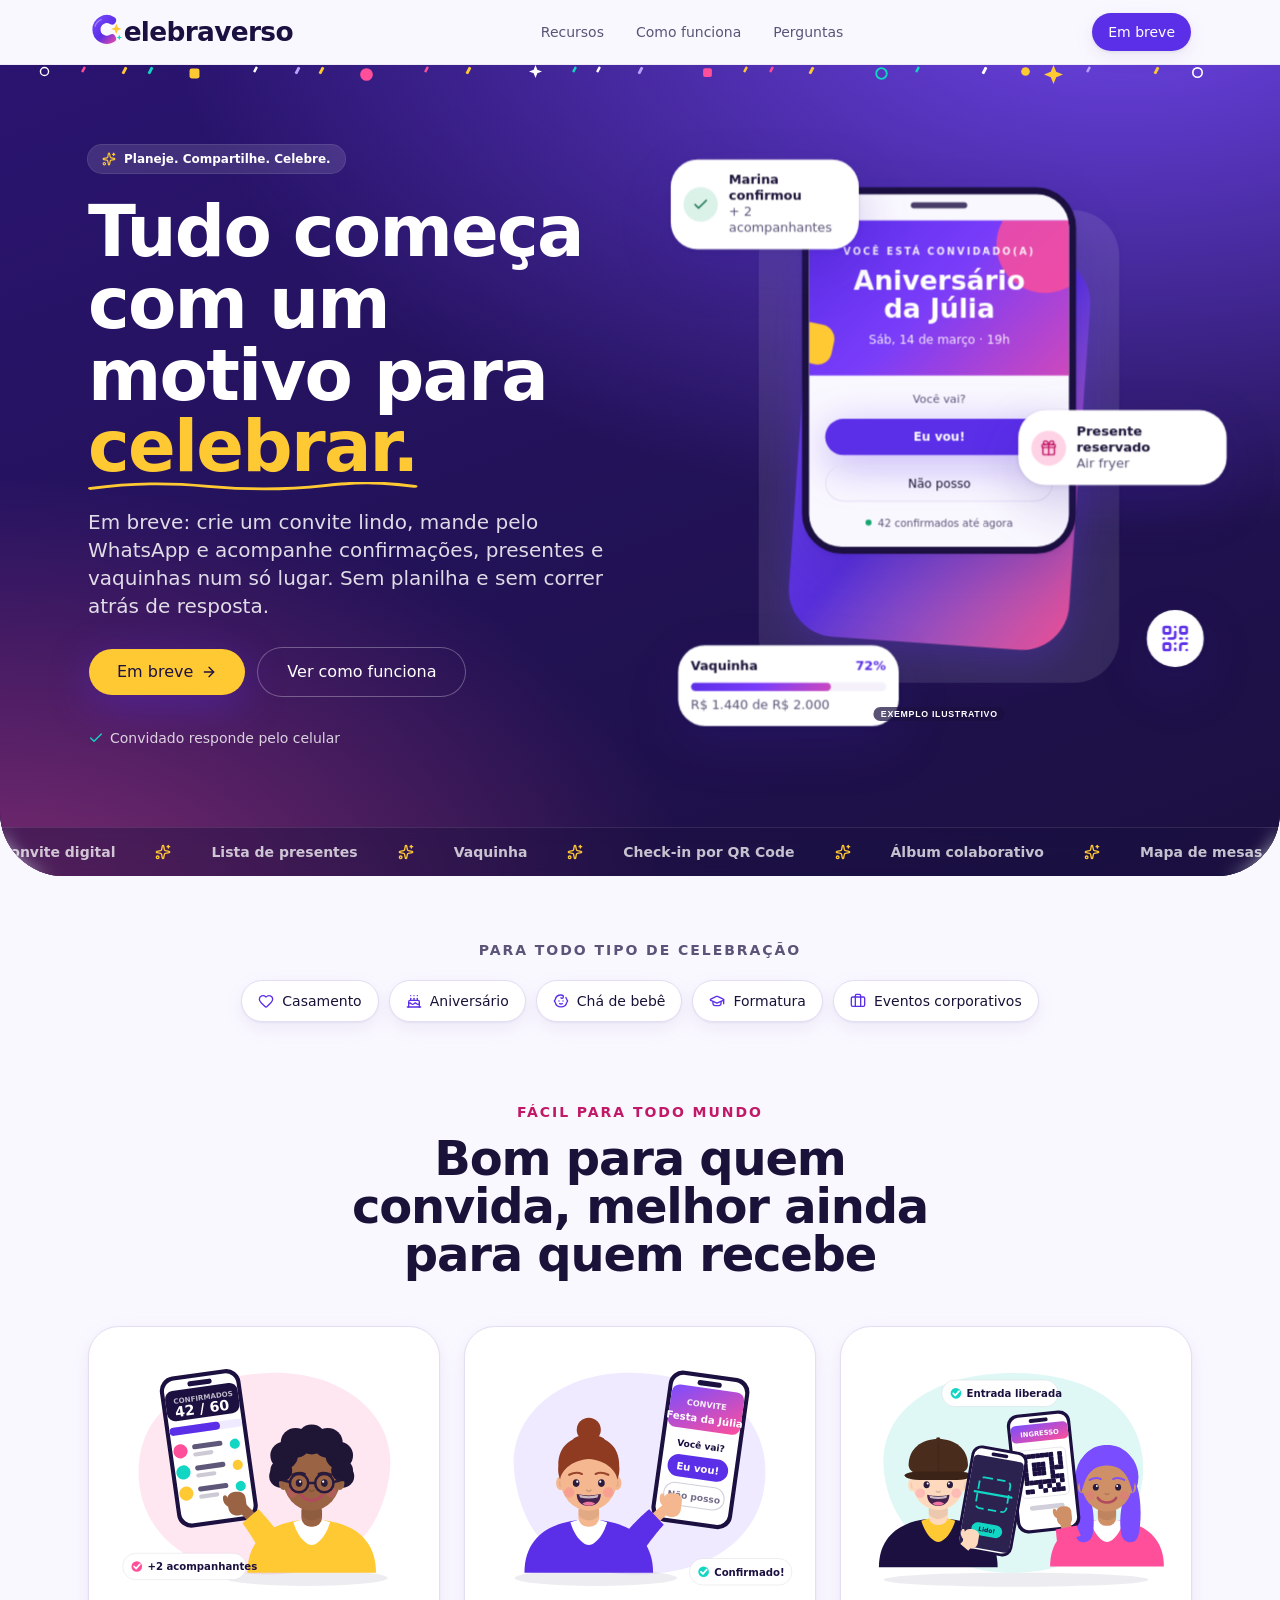
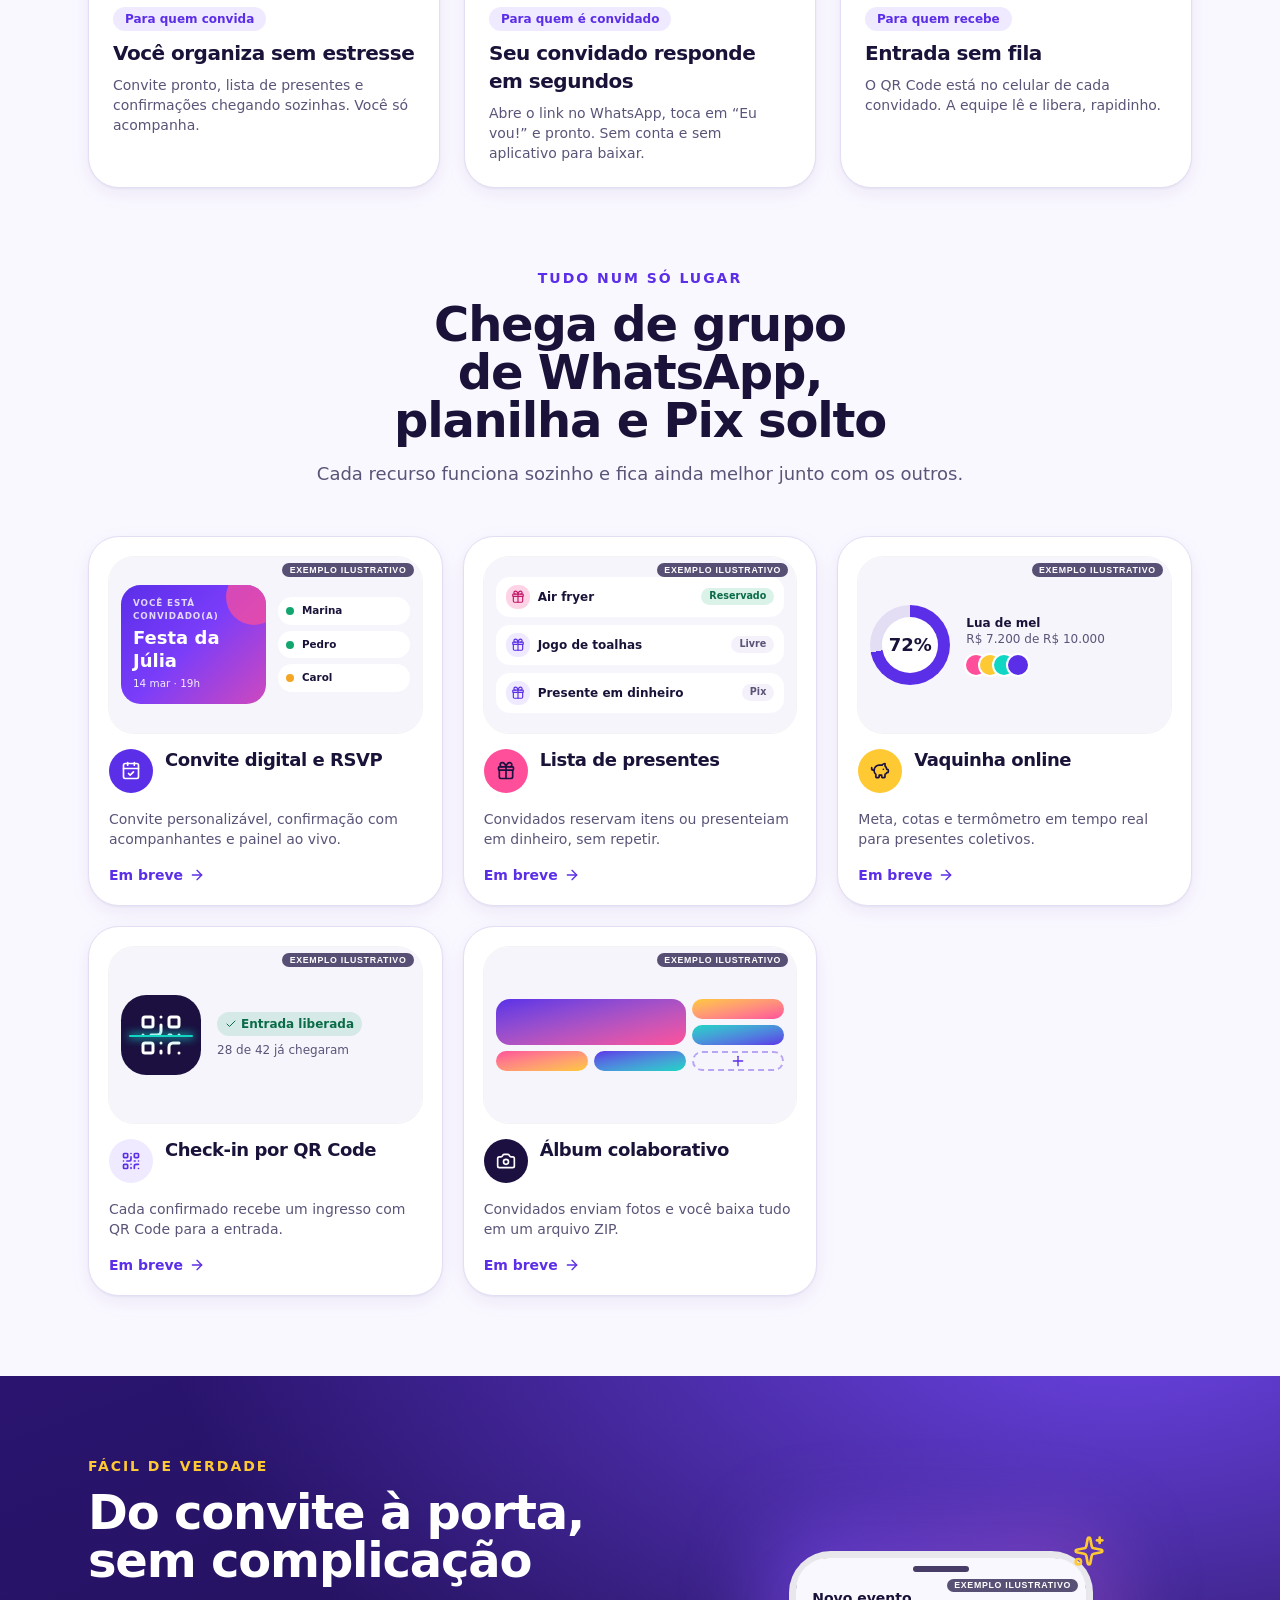
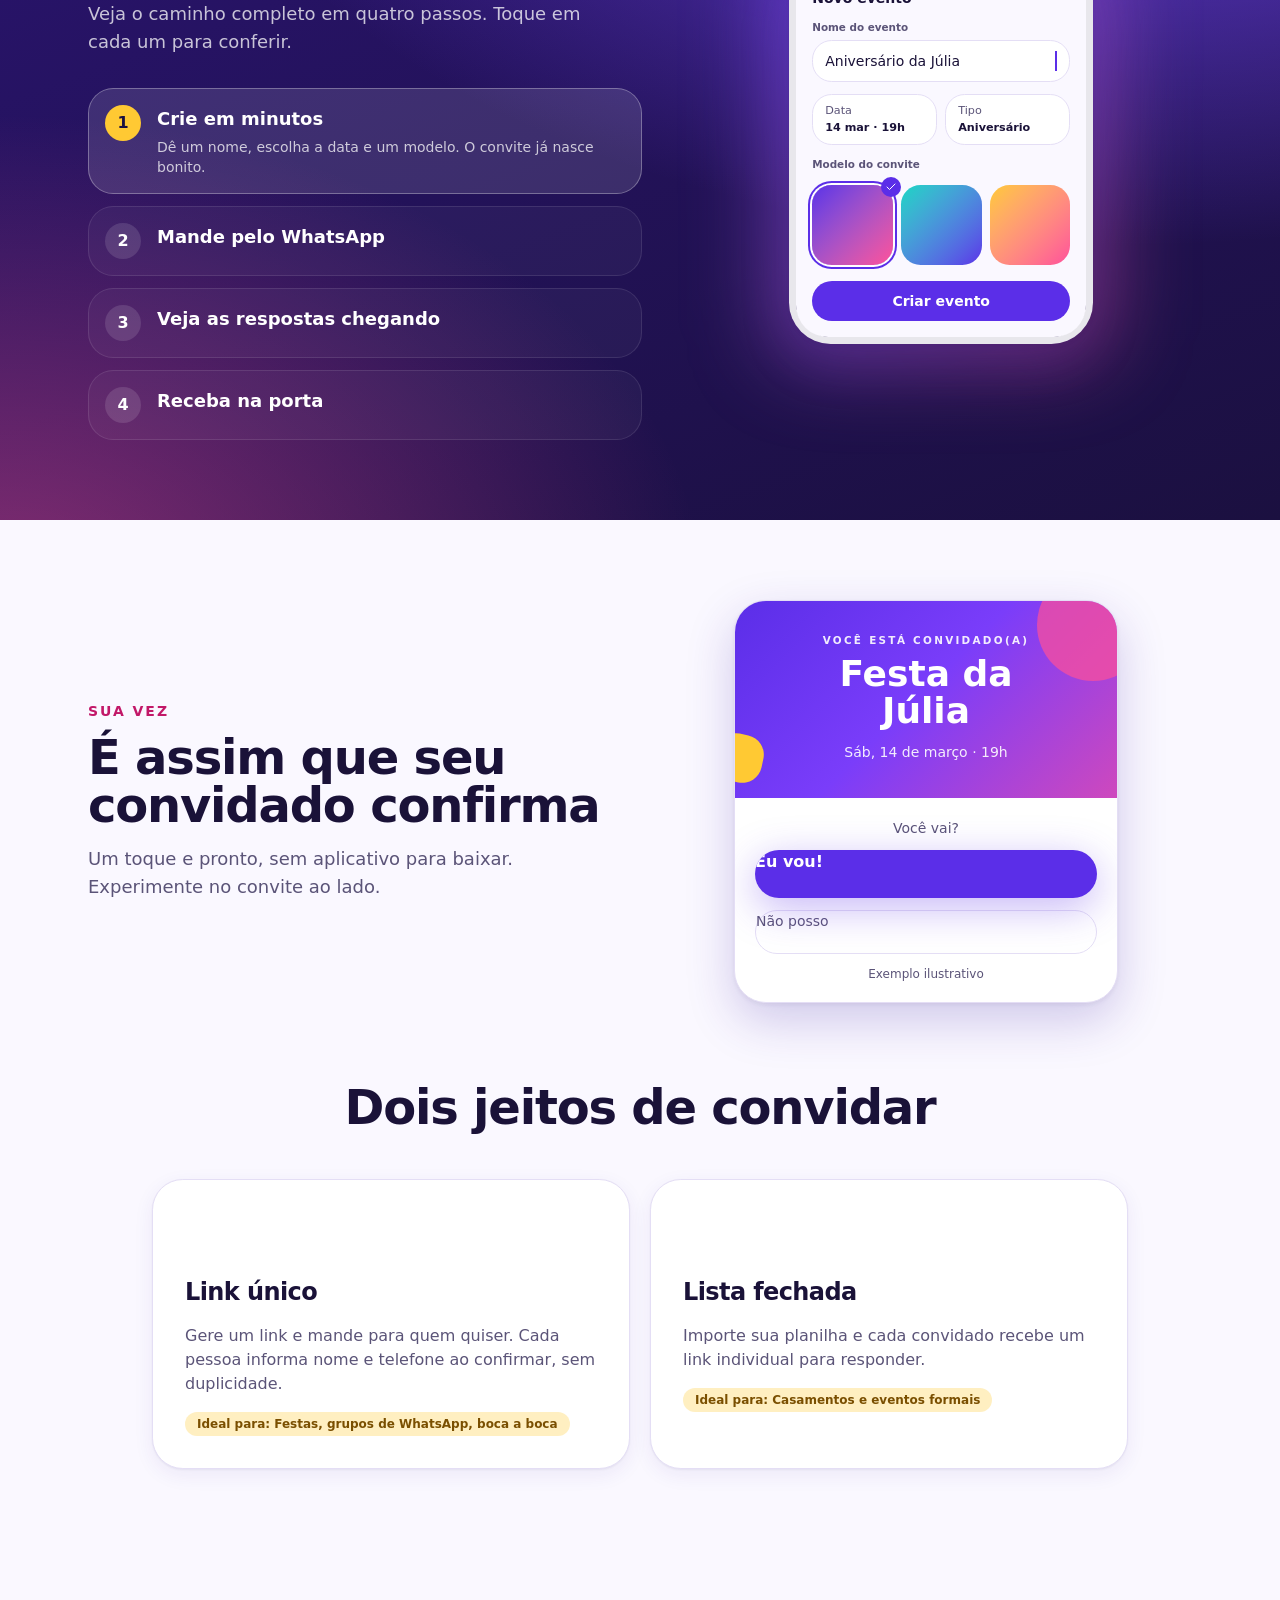
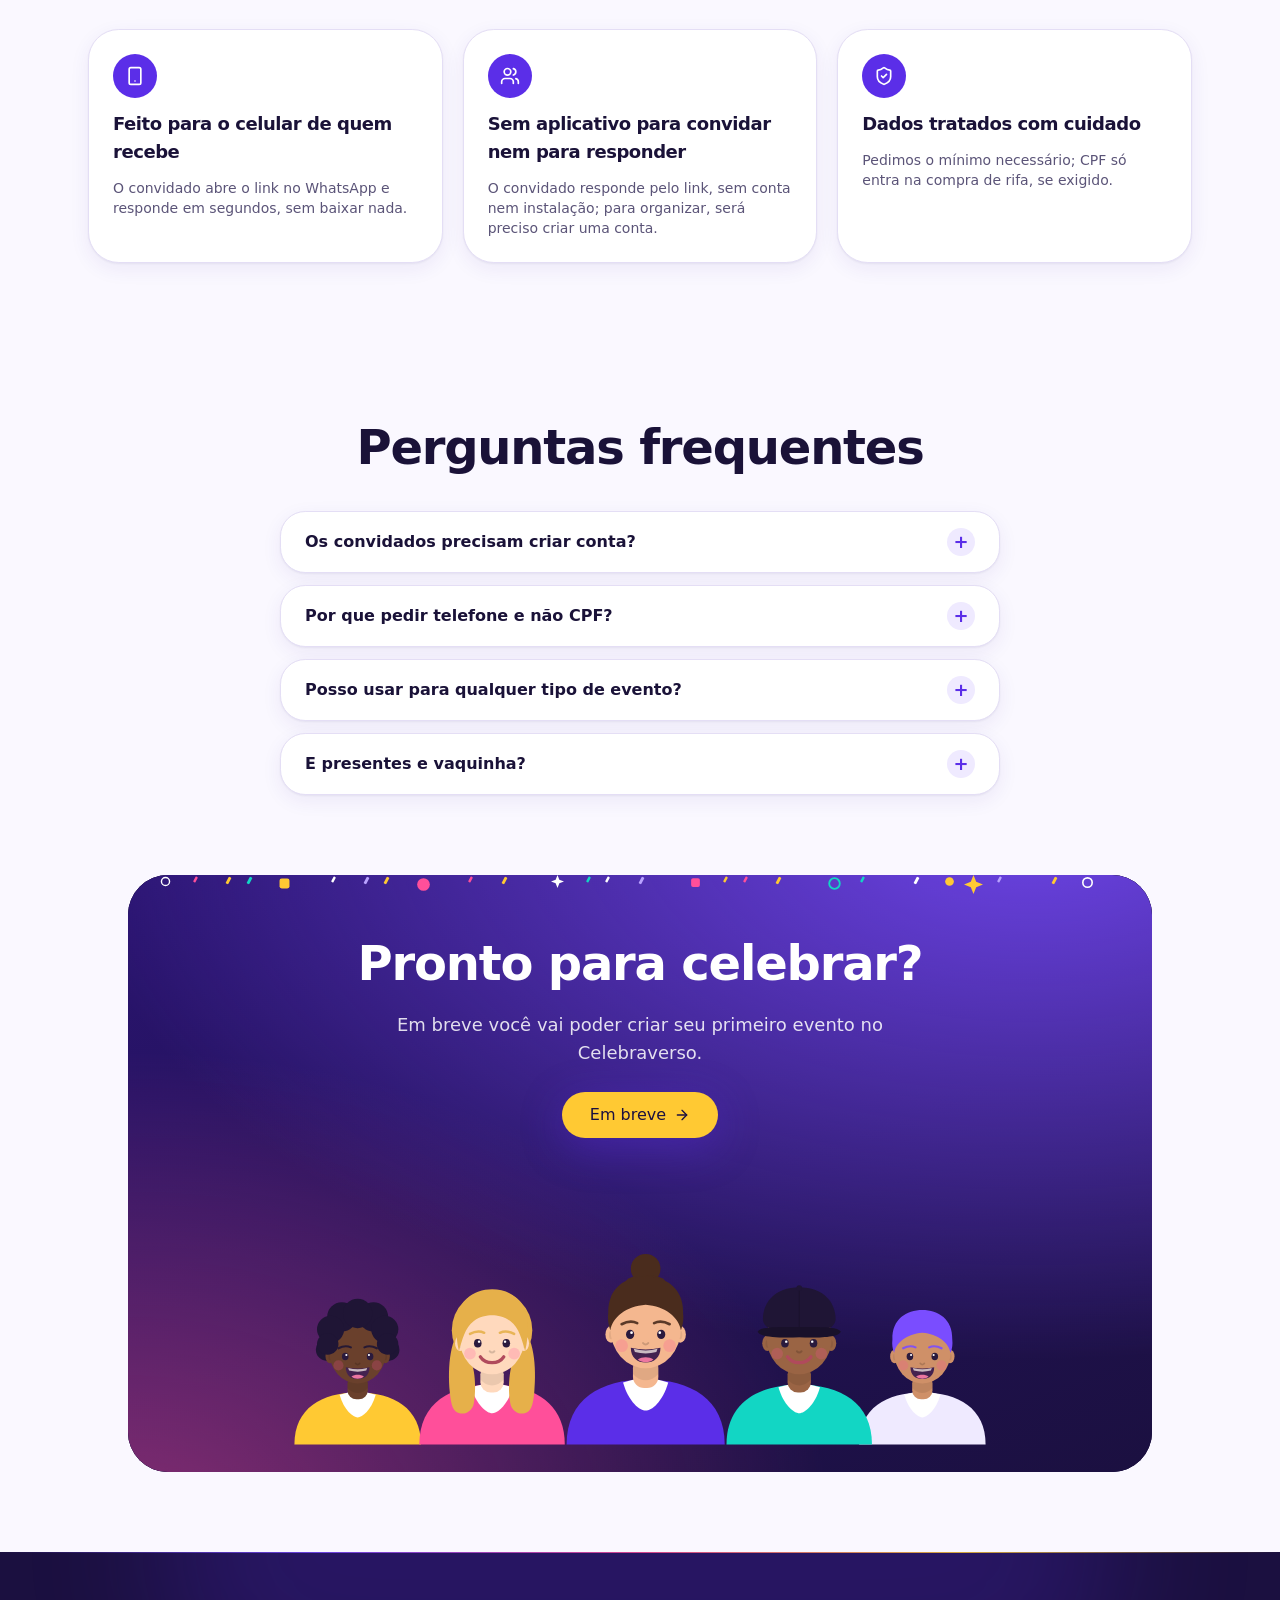
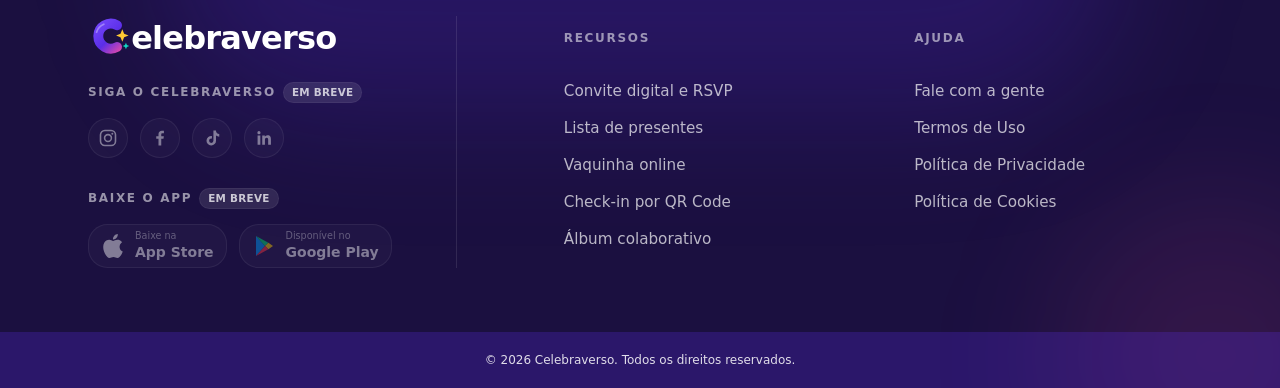
==== index.html @ d490c098 "feat: Em breve no padrao da landing, marca Celebraverso e textos de pre-lancamento Co-authored-by: O" ====
<!doctype html>
<html lang="pt-BR" class="JuWJOq_variable sRYiIW_variable mwSA1G_variable h-full antialiased">
<head>
    <meta charset="utf-8" />
    <meta name="viewport" content="width=device-width, initial-scale=1" />
    <title>Celebraverso · Convite digital, lista de presentes e vaquinha — em breve</title>
    <meta name="robots" content="index, follow, max-image-preview:large" />
    <script type="application/ld+json">{"@context":"https://schema.org","@graph":[{"@type":"WebSite","@id":"https://celebraverso.com.br/#site","url":"https://celebraverso.com.br/","name":"Celebraverso","inLanguage":"pt-BR"},{"@type":"Organization","@id":"https://celebraverso.com.br/#org","name":"Celebraverso","url":"https://celebraverso.com.br/","slogan":"Planeje. Compartilhe. Celebre."}]}</script>
    <meta
      name="description"
      content="Celebraverso: convite digital, lista de presentes, vaquinha, check-in por QR Code e álbum colaborativo. Em breve."
    />
    <meta name="theme-color" content="#1b1040" />
    <meta name="color-scheme" content="dark light" />
    <link rel="icon" href="favicon.svg?v=2" type="image/svg+xml" />
    <link rel="apple-touch-icon" href="favicon.svg?v=2" />
    <link rel="canonical" href="https://celebraverso.com.br/" />
    <meta property="og:type" content="website" />
    <meta property="og:site_name" content="Celebraverso" />
    <meta property="og:locale" content="pt_BR" />
    <meta property="og:url" content="https://celebraverso.com.br/" />
    <meta property="og:title" content="Celebraverso · Planeje. Compartilhe. Celebre." />
    <meta
      property="og:description"
      content="Convite digital, lista de presentes, vaquinha, check-in por QR Code e álbum colaborativo num só lugar. Em breve."
    />
    <meta property="og:image" content="https://celebraverso.com.br/og-image.jpg" />
    <meta property="og:image:type" content="image/jpeg" />
    <meta property="og:image:width" content="1200" />
    <meta property="og:image:height" content="630" />
    <meta property="og:image:alt" content="Celebraverso — Planeje. Compartilhe. Celebre." />
    <meta name="twitter:card" content="summary_large_image" />
    <meta name="twitter:title" content="Celebraverso · Em breve" />
    <meta
      name="twitter:description"
      content="Convite digital, lista de presentes, vaquinha, check-in e álbum colaborativo. Em breve."
    />
    <meta name="twitter:image" content="https://celebraverso.com.br/og-image.jpg" />
    <link
      rel="preload"
      href="assets/fonts/bricolage-grotesque.woff2"
      as="font"
      type="font/woff2"
      crossorigin
    />
    <link
      rel="preload"
      href="assets/fonts/figtree.woff2"
      as="font"
      type="font/woff2"
      crossorigin
    />
    
      
    
    
      <link rel="stylesheet" href="assets/app/base.css" />
    <link rel="stylesheet" href="assets/app/page.css" />
    <link rel="stylesheet" href="estatica.css" />
  </head>
<body class="flex min-h-full flex-col">
    <div id="pagina-black">
      <div hidden=""></div><svg aria-hidden="true" focusable="false" width="0" height="0" class="pointer-events-none absolute size-0 overflow-hidden"><defs><linearGradient id="celebra-c" x1="8" y1="6" x2="56" y2="58" gradientUnits="userSpaceOnUse"><stop offset="0" stop-color="#7a4dff"></stop><stop offset="0.55" stop-color="#5b2ee8"></stop><stop offset="1" stop-color="#ff4f9a"></stop></linearGradient></defs></svg><header class="sticky top-0 z-40 border-b border-foreground/5 bg-background/85 backdrop-blur-md"><div class="mx-auto flex h-16 w-full max-w-6xl items-center justify-between gap-4 px-4 sm:px-6"><a aria-label="Celebraverso, página inicial"  data-soon="true"><span class="inline-block font-heading font-extrabold tracking-[-0.025em] whitespace-nowrap text-[1.65rem]" style="color:#1b1040"><svg width="1.32em" height="1.32em" viewBox="0 0 64 64" fill="none" xmlns="http://www.w3.org/2000/svg" class="inline-block shrink-0 overflow-visible align-baseline" style="vertical-align:-0.23em;margin-right:0.03em" aria-hidden="true"><path d="M44 15.5A19 19 0 1 0 44 48.5" stroke="url(#celebra-c)" stroke-width="15" stroke-linecap="round"></path><path d="M13 26A19 19 0 0 1 24 14" stroke="#ffffff" stroke-opacity="0.35" stroke-width="2.6" stroke-linecap="round"></path><path d="M52.00 21.50L54.76 28.34L61.50 31.00L54.76 33.66L52.00 40.50L49.24 33.66L42.50 31.00L49.24 28.34z" fill="#ffc933" class="origin-center [transform-box:fill-box] motion-safe:animate-twinkle"></path><path d="M57.50 42.00L58.95 45.60L62.50 47.00L58.95 48.40L57.50 52.00L56.05 48.40L52.50 47.00L56.05 45.60z" fill="#12d6c4" class="origin-center [transform-box:fill-box] motion-safe:animate-bit"></path></svg><span class="sr-only">Celebraverso</span><span aria-hidden="true">elebra</span><span aria-hidden="true" style="color:inherit">verso</span></span></a><nav aria-label="Navegação principal" class="hidden md:block"><ul class="flex items-center gap-1"><li><a class="rounded-full px-3.5 py-2 text-sm font-medium text-muted-foreground transition-colors hover:bg-secondary hover:text-primary" href="#recursos">Recursos</a></li><li><a class="rounded-full px-3.5 py-2 text-sm font-medium text-muted-foreground transition-colors hover:bg-secondary hover:text-primary" href="#como-funciona">Como funciona</a></li><li><a class="rounded-full px-3.5 py-2 text-sm font-medium text-muted-foreground transition-colors hover:bg-secondary hover:text-primary" href="#faq">Perguntas</a></li></ul></nav><nav aria-label="Conta" class="flex items-center gap-1.5"><a class="group/button inline-flex shrink-0 items-center justify-center rounded-full border border-transparent bg-clip-padding text-sm font-medium whitespace-nowrap transition-all outline-none select-none focus-visible:border-ring focus-visible:ring-3 focus-visible:ring-ring/50 active:not-aria-[haspopup]:translate-y-px disabled:pointer-events-none disabled:opacity-50 aria-invalid:border-destructive aria-invalid:ring-3 aria-invalid:ring-destructive/20 dark:aria-invalid:border-destructive/50 dark:aria-invalid:ring-destructive/40 [&amp;_svg]:pointer-events-none [&amp;_svg]:shrink-0 [&amp;_svg:not([class*='size-'])]:size-4 bg-primary text-primary-foreground shadow-soft hover:bg-primary/90 h-10 pointer-coarse:h-11 gap-1.5 px-4 has-data-[icon=inline-end]:pr-2 has-data-[icon=inline-start]:pl-2"  data-soon="true">Em breve</a></nav></div></header><main class="flex-1"><section class="relative isolate overflow-hidden rounded-b-[2.5rem] bg-ink text-white sm:rounded-b-[4rem]"><div aria-hidden="true" class="absolute inset-0 -z-10 bg-hero"></div><div aria-hidden="true" class="[container-type:size] pointer-events-none absolute inset-0 overflow-hidden motion-reduce:hidden -z-10"><span class="absolute block will-change-transform motion-safe:animate-drift-down" style="left:3.0%;top:0;width:16px;height:16px;animation-duration:56.0s;animation-delay:0.0s;--dx:-14px;--rot:-50deg;--o:0.62"><svg viewBox="-12 -12 24 24" aria-hidden="true" focusable="false" class="size-full"><path d="M-3.500-4v-2.500c0-5 7-5 7 0V-4" stroke="#ff4f9a" stroke-width="1.800" fill="none"></path><path d="M-8.500-4h17L10 10.500a1.500 1.500 0 0 1-1.500 1.500h-17A1.500 1.500 0 0 1-10 10.500z" fill="#ff4f9a"></path><path d="M-8.500-4h17L10 10.500a1.500 1.500 0 0 1-1.500 1.500h-17A1.500 1.500 0 0 1-10 10.500z" fill="rgba(27,16,64,0.18)"></path><path d="M-4 1.500c2 4 6 4 8 0" stroke="#ffffff" stroke-opacity=".8" stroke-width="1.600" stroke-linecap="round" fill="none"></path></svg></span><span class="absolute block will-change-transform motion-safe:animate-drift-down" style="left:59.9%;top:0;width:9px;height:9px;animation-duration:56.0s;animation-delay:0.0s;--dx:25px;--rot:79deg;--o:0.48000000000000004"><svg viewBox="-12 -12 24 24" aria-hidden="true" focusable="false" class="size-full"><rect x="-3.200" y="-8" width="6.400" height="16" rx="1.600" fill="#ffc933" transform="rotate(28)"></rect></svg></span><span class="absolute block will-change-transform motion-safe:animate-drift-down max-sm:hidden" style="left:24.7%;top:0;width:11px;height:11px;animation-duration:56.0s;animation-delay:-3.1s;--dx:-14px;--rot:-108deg;--o:0.56"><svg viewBox="-12 -12 24 24" aria-hidden="true" focusable="false" class="size-full"><rect x="-3.200" y="-8" width="6.400" height="16" rx="1.600" fill="#ffe066" transform="rotate(28)"></rect></svg></span><span class="absolute block will-change-transform motion-safe:animate-drift-down max-sm:hidden" style="left:81.6%;top:0;width:16px;height:16px;animation-duration:56.0s;animation-delay:-12.4s;--dx:25px;--rot:137deg;--o:0.86"><svg viewBox="-12 -12 24 24" aria-hidden="true" focusable="false" class="size-full"><circle r="10.500" fill="#ffffff"></circle><circle r="8.400" fill="none" stroke="#1b1040" stroke-opacity=".22" stroke-width="1"></circle><path d="M3.600-3.600C3-6.600-4.400-6.600-4.400-3.200-4.400 0 4.400 0 4.400 3.400 4.400 6.800-3 6.800-3.800 3.800" stroke="#1b1040" stroke-opacity=".8" stroke-width="2" stroke-linecap="round" fill="none"></path><path d="M0-9V9" stroke="#1b1040" stroke-opacity=".8" stroke-width="1.600" stroke-linecap="round"></path></svg></span><span class="absolute block will-change-transform motion-safe:animate-drift-down" style="left:46.4%;top:0;width:9px;height:9px;animation-duration:56.0s;animation-delay:-6.2s;--dx:-14px;--rot:-56deg;--o:0.4"><svg viewBox="-12 -12 24 24" aria-hidden="true" focusable="false" class="size-full"><rect x="-3.200" y="-8" width="6.400" height="16" rx="1.600" fill="#ffe066" transform="rotate(28)"></rect></svg></span><span class="absolute block will-change-transform motion-safe:animate-drift-down max-sm:hidden" style="left:11.3%;top:0;width:11px;height:11px;animation-duration:56.0s;animation-delay:-9.3s;--dx:25px;--rot:85deg;--o:0.48000000000000004"><svg viewBox="-12 -12 24 24" aria-hidden="true" focusable="false" class="size-full"><rect x="-3.200" y="-8" width="6.400" height="16" rx="1.600" fill="#ffb800" transform="rotate(28)"></rect></svg></span><span class="absolute block will-change-transform motion-safe:animate-drift-down" style="left:68.2%;top:0;width:16px;height:16px;animation-duration:56.0s;animation-delay:-6.2s;--dx:-14px;--rot:-114deg;--o:0.78"><svg viewBox="-12 -12 24 24" aria-hidden="true" focusable="false" class="size-full"><path d="M-3.500-4v-2.500c0-5 7-5 7 0V-4" stroke="#12d6c4" stroke-width="1.800" fill="none"></path><path d="M-8.500-4h17L10 10.500a1.500 1.500 0 0 1-1.500 1.500h-17A1.500 1.500 0 0 1-10 10.500z" fill="#12d6c4"></path><path d="M-8.500-4h17L10 10.500a1.500 1.500 0 0 1-1.500 1.500h-17A1.500 1.500 0 0 1-10 10.500z" fill="rgba(27,16,64,0.18)"></path><path d="M-4 1.500c2 4 6 4 8 0" stroke="#ffffff" stroke-opacity=".8" stroke-width="1.600" stroke-linecap="round" fill="none"></path></svg></span><span class="absolute block will-change-transform motion-safe:animate-drift-down" style="left:33.0%;top:0;width:9px;height:9px;animation-duration:56.0s;animation-delay:-12.4s;--dx:25px;--rot:143deg;--o:0.64"><svg viewBox="-12 -12 24 24" aria-hidden="true" focusable="false" class="size-full"><rect x="-3.200" y="-8" width="6.400" height="16" rx="1.600" fill="#ffb800" transform="rotate(28)"></rect></svg></span><span class="absolute block will-change-transform motion-safe:animate-drift-down max-sm:hidden" style="left:89.9%;top:0;width:11px;height:11px;animation-duration:56.0s;animation-delay:-15.6s;--dx:-14px;--rot:-62deg;--o:0.4"><svg viewBox="-12 -12 24 24" aria-hidden="true" focusable="false" class="size-full"><rect x="-3.200" y="-8" width="6.400" height="16" rx="1.600" fill="#ffe066" transform="rotate(28)"></rect></svg></span><span class="absolute block will-change-transform motion-safe:animate-drift-down max-sm:hidden" style="left:54.7%;top:0;width:16px;height:16px;animation-duration:56.0s;animation-delay:-24.9s;--dx:25px;--rot:91deg;--o:0.7"><svg viewBox="-12 -12 24 24" aria-hidden="true" focusable="false" class="size-full"><path d="M0-12l3.4 8.6L12 0l-8.6 3.4L0 12l-3.4-8.6L-12 0l8.6-3.4z" fill="#ffc933"></path></svg></span><span class="absolute block will-change-transform motion-safe:animate-drift-down" style="left:19.6%;top:0;width:9px;height:9px;animation-duration:56.0s;animation-delay:-18.7s;--dx:-14px;--rot:-120deg;--o:0.56"><svg viewBox="-12 -12 24 24" aria-hidden="true" focusable="false" class="size-full"><rect x="-3.200" y="-8" width="6.400" height="16" rx="1.600" fill="#fff2a8" transform="rotate(28)"></rect></svg></span><span class="absolute block will-change-transform motion-safe:animate-drift-down max-sm:hidden" style="left:76.5%;top:0;width:11px;height:11px;animation-duration:56.0s;animation-delay:-21.8s;--dx:25px;--rot:149deg;--o:0.64"><svg viewBox="-12 -12 24 24" aria-hidden="true" focusable="false" class="size-full"><rect x="-3.200" y="-8" width="6.400" height="16" rx="1.600" fill="#fff2a8" transform="rotate(28)"></rect></svg></span><span class="absolute block will-change-transform motion-safe:animate-drift-down" style="left:41.3%;top:0;width:16px;height:16px;animation-duration:56.0s;animation-delay:-18.7s;--dx:-14px;--rot:-68deg;--o:0.62"><svg viewBox="-12 -12 24 24" aria-hidden="true" focusable="false" class="size-full"><path d="M0 4.4c-2.6 2.4 2.6 4.2 0 6.6s2.2 1.2 0 1" stroke="#ffffff" stroke-opacity=".75" stroke-width="1" stroke-linecap="round" fill="none"></path><path d="M-1.6 3.2h3.2L0 5.2z" fill="#ffc933"></path><ellipse cy="-4" rx="7" ry="8" fill="#ffc933"></ellipse><ellipse cx="-2.6" cy="-7.4" rx="1.6" ry="2.8" fill="#ffffff" opacity=".4"></ellipse></svg></span><span class="absolute block will-change-transform motion-safe:animate-drift-down" style="left:6.2%;top:0;width:9px;height:9px;animation-duration:56.0s;animation-delay:-24.9s;--dx:25px;--rot:97deg;--o:0.48000000000000004"><svg viewBox="-12 -12 24 24" aria-hidden="true" focusable="false" class="size-full"><rect x="-3.200" y="-8" width="6.400" height="16" rx="1.600" fill="#ffc933" transform="rotate(28)"></rect></svg></span><span class="absolute block will-change-transform motion-safe:animate-drift-down max-sm:hidden" style="left:63.0%;top:0;width:11px;height:11px;animation-duration:56.0s;animation-delay:-28.0s;--dx:-14px;--rot:-126deg;--o:0.56"><svg viewBox="-12 -12 24 24" aria-hidden="true" focusable="false" class="size-full"><rect x="-3.200" y="-8" width="6.400" height="16" rx="1.600" fill="#ffe066" transform="rotate(28)"></rect></svg></span><span class="absolute block will-change-transform motion-safe:animate-drift-down max-sm:hidden" style="left:27.9%;top:0;width:16px;height:16px;animation-duration:56.0s;animation-delay:-37.3s;--dx:25px;--rot:155deg;--o:0.86"><svg viewBox="-12 -12 24 24" aria-hidden="true" focusable="false" class="size-full"><circle r="10.500" fill="#ffc933"></circle><circle r="8.400" fill="none" stroke="#1b1040" stroke-opacity=".22" stroke-width="1"></circle><path d="M3.600-3.600C3-6.600-4.400-6.600-4.400-3.200-4.400 0 4.400 0 4.400 3.400 4.400 6.800-3 6.800-3.800 3.800" stroke="#1b1040" stroke-opacity=".8" stroke-width="2" stroke-linecap="round" fill="none"></path><path d="M0-9V9" stroke="#1b1040" stroke-opacity=".8" stroke-width="1.600" stroke-linecap="round"></path></svg></span><span class="absolute block will-change-transform motion-safe:animate-drift-down" style="left:84.7%;top:0;width:9px;height:9px;animation-duration:56.0s;animation-delay:-31.1s;--dx:-14px;--rot:-74deg;--o:0.4"><svg viewBox="-12 -12 24 24" aria-hidden="true" focusable="false" class="size-full"><rect x="-3.200" y="-8" width="6.400" height="16" rx="1.600" fill="#ffc933" transform="rotate(28)"></rect></svg></span><span class="absolute block will-change-transform motion-safe:animate-drift-down max-sm:hidden" style="left:49.6%;top:0;width:11px;height:11px;animation-duration:56.0s;animation-delay:-34.2s;--dx:25px;--rot:103deg;--o:0.48000000000000004"><svg viewBox="-12 -12 24 24" aria-hidden="true" focusable="false" class="size-full"><rect x="-3.200" y="-8" width="6.400" height="16" rx="1.600" fill="#ffb800" transform="rotate(28)"></rect></svg></span><span class="absolute block will-change-transform motion-safe:animate-drift-down" style="left:14.5%;top:0;width:16px;height:16px;animation-duration:56.0s;animation-delay:-31.1s;--dx:-14px;--rot:-132deg;--o:0.78"><svg viewBox="-12 -12 24 24" aria-hidden="true" focusable="false" class="size-full"><path d="M-10 0-3-9H9.500a1 1 0 0 1 1 1V9a1 1 0 0 1-1 1H-3z" fill="#ffc933"></path><circle cx="-3.500" cy="0" r="1.800" fill="#1b1040" opacity=".7"></circle><path d="M2.500 5.500 7-4" stroke="#1b1040" stroke-opacity=".7" stroke-width="1.600" stroke-linecap="round"></path><circle cx="3" cy="-3" r="1.300" fill="#1b1040" opacity=".7"></circle><circle cx="6.500" cy="4.500" r="1.300" fill="#1b1040" opacity=".7"></circle></svg></span><span class="absolute block will-change-transform motion-safe:animate-drift-down" style="left:71.3%;top:0;width:9px;height:9px;animation-duration:56.0s;animation-delay:-37.3s;--dx:25px;--rot:51deg;--o:0.64"><svg viewBox="-12 -12 24 24" aria-hidden="true" focusable="false" class="size-full"><rect x="-3.200" y="-8" width="6.400" height="16" rx="1.600" fill="#ffb800" transform="rotate(28)"></rect></svg></span><span class="absolute block will-change-transform motion-safe:animate-drift-down max-sm:hidden" style="left:36.2%;top:0;width:11px;height:11px;animation-duration:56.0s;animation-delay:-40.4s;--dx:-14px;--rot:-80deg;--o:0.4"><svg viewBox="-12 -12 24 24" aria-hidden="true" focusable="false" class="size-full"><rect x="-3.200" y="-8" width="6.400" height="16" rx="1.600" fill="#fff2a8" transform="rotate(28)"></rect></svg></span><span class="absolute block will-change-transform motion-safe:animate-drift-down max-sm:hidden" style="left:93.0%;top:0;width:16px;height:16px;animation-duration:56.0s;animation-delay:-49.8s;--dx:25px;--rot:109deg;--o:0.7"><svg viewBox="-12 -12 24 24" aria-hidden="true" focusable="false" class="size-full"><path d="M-3.500-4v-2.500c0-5 7-5 7 0V-4" stroke="#ff4f9a" stroke-width="1.800" fill="none"></path><path d="M-8.500-4h17L10 10.500a1.500 1.500 0 0 1-1.500 1.500h-17A1.500 1.500 0 0 1-10 10.500z" fill="#ff4f9a"></path><path d="M-8.500-4h17L10 10.500a1.500 1.500 0 0 1-1.500 1.500h-17A1.500 1.500 0 0 1-10 10.500z" fill="rgba(27,16,64,0.18)"></path><path d="M-4 1.500c2 4 6 4 8 0" stroke="#ffffff" stroke-opacity=".8" stroke-width="1.600" stroke-linecap="round" fill="none"></path></svg></span><span class="absolute block will-change-transform motion-safe:animate-drift-down" style="left:57.9%;top:0;width:9px;height:9px;animation-duration:56.0s;animation-delay:-43.6s;--dx:-14px;--rot:-138deg;--o:0.56"><svg viewBox="-12 -12 24 24" aria-hidden="true" focusable="false" class="size-full"><rect x="-3.200" y="-8" width="6.400" height="16" rx="1.600" fill="#fff2a8" transform="rotate(28)"></rect></svg></span><span class="absolute block will-change-transform motion-safe:animate-drift-down max-sm:hidden" style="left:22.8%;top:0;width:11px;height:11px;animation-duration:56.0s;animation-delay:-46.7s;--dx:25px;--rot:57deg;--o:0.64"><svg viewBox="-12 -12 24 24" aria-hidden="true" focusable="false" class="size-full"><rect x="-3.200" y="-8" width="6.400" height="16" rx="1.600" fill="#ffc933" transform="rotate(28)"></rect></svg></span><span class="absolute block will-change-transform motion-safe:animate-drift-down" style="left:79.6%;top:0;width:16px;height:16px;animation-duration:56.0s;animation-delay:-43.6s;--dx:-14px;--rot:-86deg;--o:0.62"><svg viewBox="-12 -12 24 24" aria-hidden="true" focusable="false" class="size-full"><path d="M-10 0-3-9H9.500a1 1 0 0 1 1 1V9a1 1 0 0 1-1 1H-3z" fill="#ff4f9a"></path><circle cx="-3.500" cy="0" r="1.800" fill="#1b1040" opacity=".7"></circle><path d="M2.500 5.500 7-4" stroke="#1b1040" stroke-opacity=".7" stroke-width="1.600" stroke-linecap="round"></path><circle cx="3" cy="-3" r="1.300" fill="#1b1040" opacity=".7"></circle><circle cx="6.500" cy="4.500" r="1.300" fill="#1b1040" opacity=".7"></circle></svg></span><span class="absolute block will-change-transform motion-safe:animate-drift-down" style="left:44.5%;top:0;width:9px;height:9px;animation-duration:56.0s;animation-delay:-49.8s;--dx:25px;--rot:115deg;--o:0.48000000000000004"><svg viewBox="-12 -12 24 24" aria-hidden="true" focusable="false" class="size-full"><rect x="-3.200" y="-8" width="6.400" height="16" rx="1.600" fill="#ffc933" transform="rotate(28)"></rect></svg></span><span class="absolute block will-change-transform motion-safe:animate-drift-down max-sm:hidden" style="left:9.3%;top:0;width:11px;height:11px;animation-duration:56.0s;animation-delay:-52.9s;--dx:-14px;--rot:-144deg;--o:0.56"><svg viewBox="-12 -12 24 24" aria-hidden="true" focusable="false" class="size-full"><rect x="-3.200" y="-8" width="6.400" height="16" rx="1.600" fill="#ffe066" transform="rotate(28)"></rect></svg></span></div><div class="mx-auto grid w-full max-w-6xl items-center gap-14 px-4 pt-14 pb-28 sm:px-6 sm:pt-20 lg:grid-cols-[1.05fr_0.95fr] lg:gap-10 lg:pb-32"><div class="grid justify-items-start gap-6"><span class="inline-flex items-center gap-2 rounded-full bg-white/12 px-3.5 py-1.5 text-xs font-semibold ring-1 ring-white/20 motion-safe:animate-rise"><svg xmlns="http://www.w3.org/2000/svg" width="24" height="24" viewBox="0 0 24 24" fill="none" stroke="currentColor" stroke-width="2" stroke-linecap="round" stroke-linejoin="round" class="lucide lucide-sparkles lucide-stars size-3.5 text-sun motion-safe:animate-sparkle" aria-hidden="true"><path d="M11.017 2.814a1 1 0 0 1 1.966 0l1.051 5.558a2 2 0 0 0 1.594 1.594l5.558 1.051a1 1 0 0 1 0 1.966l-5.558 1.051a2 2 0 0 0-1.594 1.594l-1.051 5.558a1 1 0 0 1-1.966 0l-1.051-5.558a2 2 0 0 0-1.594-1.594l-5.558-1.051a1 1 0 0 1 0-1.966l5.558-1.051a2 2 0 0 0 1.594-1.594z"></path><path d="M20 2v4"></path><path d="M22 4h-4"></path><circle cx="4" cy="20" r="2"></circle></svg>Planeje. Compartilhe. Celebre.</span><h1 class="text-[2.7rem] leading-[1.02] font-extrabold text-balance [animation-delay:80ms] motion-safe:animate-rise sm:text-6xl lg:text-[4.4rem]">Tudo começa com um motivo para <span class="relative inline-block text-sun">celebrar.<svg aria-hidden="true" viewBox="0 0 220 14" preserveAspectRatio="none" class="absolute -bottom-2 left-0 h-2.5 w-full"><path d="M2 9c28-8 52-8 78-3s52 5 78-1 40-4 60 1" fill="none" stroke="currentColor" stroke-width="4" stroke-linecap="round"></path></svg></span></h1><p class="max-w-xl text-lg text-pretty text-white/85 [animation-delay:160ms] motion-safe:animate-rise sm:text-xl">Em breve: crie um convite lindo, mande pelo WhatsApp e acompanhe confirmações, presentes e vaquinhas num só lugar. Sem planilha e sem correr atrás de resposta.</p><div class="flex flex-wrap gap-3 pt-1 [animation-delay:240ms] motion-safe:animate-rise"><a class="group/button inline-flex shrink-0 items-center justify-center rounded-full border border-transparent bg-clip-padding font-medium whitespace-nowrap transition-all outline-none select-none focus-visible:border-ring focus-visible:ring-3 focus-visible:ring-ring/50 active:not-aria-[haspopup]:translate-y-px disabled:pointer-events-none disabled:opacity-50 aria-invalid:border-destructive aria-invalid:ring-3 aria-invalid:ring-destructive/20 dark:aria-invalid:border-destructive/50 dark:aria-invalid:ring-destructive/40 [&amp;_svg]:pointer-events-none [&amp;_svg]:shrink-0 [&amp;_svg:not([class*='size-'])]:size-4 bg-sun text-ink hover:bg-sun/90 h-12 pointer-coarse:h-12 gap-2 px-7 text-base has-data-[icon=inline-end]:pr-2 has-data-[icon=inline-start]:pl-2 btn-shine shadow-glow"  data-soon="true">Em breve <svg xmlns="http://www.w3.org/2000/svg" width="24" height="24" viewBox="0 0 24 24" fill="none" stroke="currentColor" stroke-width="2" stroke-linecap="round" stroke-linejoin="round" class="lucide lucide-arrow-right" aria-hidden="true"><path d="M5 12h14"></path><path d="m12 5 7 7-7 7"></path></svg></a><a class="group/button inline-flex shrink-0 items-center justify-center rounded-full border border-transparent bg-clip-padding font-medium whitespace-nowrap transition-all outline-none select-none focus-visible:border-ring focus-visible:ring-3 focus-visible:ring-ring/50 active:not-aria-[haspopup]:translate-y-px disabled:pointer-events-none disabled:opacity-50 aria-invalid:border-destructive aria-invalid:ring-3 aria-invalid:ring-destructive/20 dark:aria-invalid:border-destructive/50 dark:aria-invalid:ring-destructive/40 [&amp;_svg]:pointer-events-none [&amp;_svg]:shrink-0 [&amp;_svg:not([class*='size-'])]:size-4 aria-expanded:bg-muted aria-expanded:text-foreground dark:hover:bg-muted/50 h-12 pointer-coarse:h-12 gap-2 px-7 text-base has-data-[icon=inline-end]:pr-2 has-data-[icon=inline-start]:pl-2 text-white ring-1 ring-white/30 hover:bg-white/10 hover:text-white" href="#como-funciona">Ver como funciona</a></div><ul class="flex flex-wrap gap-x-5 gap-y-2 pt-2 text-sm text-white/80 [animation-delay:320ms] motion-safe:animate-rise"><li class="flex items-center gap-1.5"><svg xmlns="http://www.w3.org/2000/svg" width="24" height="24" viewBox="0 0 24 24" fill="none" stroke="currentColor" stroke-width="2" stroke-linecap="round" stroke-linejoin="round" class="lucide lucide-check size-4 text-aqua" aria-hidden="true"><path d="M20 6 9 17l-5-5"></path></svg> Convidado responde pelo celular</li></ul></div><div aria-hidden="true" class="relative mx-auto w-full max-w-[24rem] select-none [perspective:1400px] sm:max-w-[28rem] exemplo-host"><span class="exemplo exemplo-hero">Exemplo ilustrativo</span><div class="relative mx-auto aspect-[4/5] w-full [transform:rotateX(var(--rx,0deg))_rotateY(var(--ry,0deg))] transition-transform duration-200 ease-out [transform-style:preserve-3d]"><div class="absolute inset-x-[8%] inset-y-[6%] rounded-[3rem] bg-white/10" style="transform:translateZ(-60px)"></div><div class="absolute inset-x-[18%] inset-y-[14%] rounded-[3rem] bg-gradient-to-br from-violet-soft via-primary to-pink opacity-90 shadow-glow" style="transform:translateZ(-30px) rotate(4deg)"></div><div class="absolute top-[4%] left-1/2 w-[15.5rem] sm:w-[17rem]" style="transform:translateX(-50%) translateZ(10px)"><div class="rounded-[2.5rem] border-[7px] border-ink bg-ink shadow-pop"><div class="overflow-hidden rounded-[2rem] bg-background text-foreground"><div class="mx-auto mt-2 h-1.5 w-14 rounded-full bg-ink/80"></div><div class="bg-brand relative mt-3 overflow-hidden px-5 pt-6 pb-7 text-center text-white"><span class="absolute -top-6 -right-6 size-24 rounded-full bg-pink/80 motion-safe:animate-float-slow"></span><span class="absolute bottom-3 -left-4 size-10 rotate-12 rounded-lg bg-sun [animation-delay:-3s] motion-safe:animate-float"></span><svg xmlns="http://www.w3.org/2000/svg" width="24" height="24" viewBox="0 0 24 24" fill="none" stroke="currentColor" stroke-width="2" stroke-linecap="round" stroke-linejoin="round" class="lucide lucide-sparkles lucide-stars absolute top-3 left-4 size-4 text-sun motion-safe:animate-sparkle" aria-hidden="true"><path d="M11.017 2.814a1 1 0 0 1 1.966 0l1.051 5.558a2 2 0 0 0 1.594 1.594l5.558 1.051a1 1 0 0 1 0 1.966l-5.558 1.051a2 2 0 0 0-1.594 1.594l-1.051 5.558a1 1 0 0 1-1.966 0l-1.051-5.558a2 2 0 0 0-1.594-1.594l-5.558-1.051a1 1 0 0 1 0-1.966l5.558-1.051a2 2 0 0 0 1.594-1.594z"></path><path d="M20 2v4"></path><path d="M22 4h-4"></path><circle cx="4" cy="20" r="2"></circle></svg><p class="relative text-[0.6rem] font-semibold tracking-[0.22em] uppercase opacity-90">Você está convidado(a)</p><p class="relative mt-2 font-heading text-[1.65rem] leading-[1.05] font-extrabold">Aniversário<br>da Júlia</p><p class="relative mt-2 text-xs opacity-90">Sáb, 14 de março · 19h</p></div><div class="grid gap-2.5 px-4 py-4"><p class="text-center text-[0.7rem] font-medium text-muted-foreground">Você vai?</p><span class="flex h-9 items-center justify-center rounded-full bg-primary text-xs font-semibold text-primary-foreground shadow-glow">Eu vou!</span><span class="flex h-9 items-center justify-center rounded-full border text-xs font-medium">Não posso</span><div class="mt-1 flex items-center justify-center gap-1.5 text-[0.65rem] text-muted-foreground"><span class="size-1.5 rounded-full bg-success"></span>42 confirmados até agora</div></div></div></div></div><div class="absolute top-[2%] left-0 w-44 sm:left-[-6%]" style="transform:translateZ(90px)"><div class="rounded-2xl bg-card p-3 text-card-foreground shadow-pop ring-1 ring-foreground/5 motion-safe:animate-float" style="animation-delay:0s"><div class="flex items-center gap-2.5"><span class="flex size-8 shrink-0 items-center justify-center rounded-full bg-success/15 text-success-text"><svg xmlns="http://www.w3.org/2000/svg" width="24" height="24" viewBox="0 0 24 24" fill="none" stroke="currentColor" stroke-width="2" stroke-linecap="round" stroke-linejoin="round" class="lucide lucide-check size-4" aria-hidden="true"><path d="M20 6 9 17l-5-5"></path></svg></span><div class="min-w-0 text-xs leading-tight"><p class="font-semibold">Marina confirmou</p><p class="text-muted-foreground">+ 2 acompanhantes</p></div></div></div></div><div class="absolute top-[44%] right-0 w-48 sm:right-[-9%]" style="transform:translateZ(110px)"><div class="rounded-2xl bg-card p-3 text-card-foreground shadow-pop ring-1 ring-foreground/5 motion-safe:animate-float" style="animation-delay:-3s"><div class="flex items-center gap-2.5"><span class="flex size-8 shrink-0 items-center justify-center rounded-full bg-pink/25 text-pink-text"><svg xmlns="http://www.w3.org/2000/svg" width="24" height="24" viewBox="0 0 24 24" fill="none" stroke="currentColor" stroke-width="2" stroke-linecap="round" stroke-linejoin="round" class="lucide lucide-gift size-4" aria-hidden="true"><path d="M12 7v14"></path><path d="M20 11v8a2 2 0 0 1-2 2H6a2 2 0 0 1-2-2v-8"></path><path d="M7.5 7a1 1 0 0 1 0-5A4.8 8 0 0 1 12 7a4.8 8 0 0 1 4.5-5 1 1 0 0 1 0 5"></path><rect x="3" y="7" width="18" height="4" rx="1"></rect></svg></span><div class="min-w-0 text-xs leading-tight"><p class="font-semibold">Presente reservado</p><p class="text-muted-foreground">Air fryer</p></div></div></div></div><div class="absolute bottom-[3%] left-[0%] w-52 sm:left-[-5%]" style="transform:translateZ(80px)"><div class="rounded-2xl bg-card p-3 text-card-foreground shadow-pop ring-1 ring-foreground/5 motion-safe:animate-float" style="animation-delay:-5s"><div class="text-xs leading-tight"><div class="flex items-center justify-between font-semibold"><span>Vaquinha</span><span class="text-primary">72%</span></div><div class="mt-2 h-2 overflow-hidden rounded-full bg-muted"><div class="bg-brand h-full w-[72%] rounded-full"></div></div><p class="mt-1.5 text-muted-foreground">R$ 1.440 de R$ 2.000</p></div></div></div><div class="absolute right-[0%] bottom-[14%] sm:right-[-4%]" style="transform:translateZ(120px)"><div class="rounded-2xl bg-card p-3 text-card-foreground shadow-pop ring-1 ring-foreground/5 motion-safe:animate-float" style="animation-delay:-2s"><svg xmlns="http://www.w3.org/2000/svg" width="24" height="24" viewBox="0 0 24 24" fill="none" stroke="currentColor" stroke-width="2" stroke-linecap="round" stroke-linejoin="round" class="lucide lucide-qr-code size-7 text-primary" aria-hidden="true"><rect width="5" height="5" x="3" y="3" rx="1"></rect><rect width="5" height="5" x="16" y="3" rx="1"></rect><rect width="5" height="5" x="3" y="16" rx="1"></rect><path d="M21 16h-3a2 2 0 0 0-2 2v3"></path><path d="M21 21v.01"></path><path d="M12 7v3a2 2 0 0 1-2 2H7"></path><path d="M3 12h.01"></path><path d="M12 3h.01"></path><path d="M12 16v.01"></path><path d="M16 12h1"></path><path d="M21 12v.01"></path><path d="M12 21v-1"></path></svg></div></div></div></div></div><div aria-hidden="true" class="absolute inset-x-0 bottom-0 overflow-hidden border-t border-white/10 bg-ink/40 py-3.5 backdrop-blur-sm"><ul class="flex w-max gap-10 motion-safe:animate-marquee"><li class="flex items-center gap-10 text-sm font-semibold whitespace-nowrap text-white/75">Convite digital<svg xmlns="http://www.w3.org/2000/svg" width="24" height="24" viewBox="0 0 24 24" fill="none" stroke="currentColor" stroke-width="2" stroke-linecap="round" stroke-linejoin="round" class="lucide lucide-sparkles lucide-stars size-4 text-sun motion-safe:animate-sparkle" aria-hidden="true"><path d="M11.017 2.814a1 1 0 0 1 1.966 0l1.051 5.558a2 2 0 0 0 1.594 1.594l5.558 1.051a1 1 0 0 1 0 1.966l-5.558 1.051a2 2 0 0 0-1.594 1.594l-1.051 5.558a1 1 0 0 1-1.966 0l-1.051-5.558a2 2 0 0 0-1.594-1.594l-5.558-1.051a1 1 0 0 1 0-1.966l5.558-1.051a2 2 0 0 0 1.594-1.594z"></path><path d="M20 2v4"></path><path d="M22 4h-4"></path><circle cx="4" cy="20" r="2"></circle></svg></li><li class="flex items-center gap-10 text-sm font-semibold whitespace-nowrap text-white/75">Lista de presentes<svg xmlns="http://www.w3.org/2000/svg" width="24" height="24" viewBox="0 0 24 24" fill="none" stroke="currentColor" stroke-width="2" stroke-linecap="round" stroke-linejoin="round" class="lucide lucide-sparkles lucide-stars size-4 text-sun motion-safe:animate-sparkle" aria-hidden="true"><path d="M11.017 2.814a1 1 0 0 1 1.966 0l1.051 5.558a2 2 0 0 0 1.594 1.594l5.558 1.051a1 1 0 0 1 0 1.966l-5.558 1.051a2 2 0 0 0-1.594 1.594l-1.051 5.558a1 1 0 0 1-1.966 0l-1.051-5.558a2 2 0 0 0-1.594-1.594l-5.558-1.051a1 1 0 0 1 0-1.966l5.558-1.051a2 2 0 0 0 1.594-1.594z"></path><path d="M20 2v4"></path><path d="M22 4h-4"></path><circle cx="4" cy="20" r="2"></circle></svg></li><li class="flex items-center gap-10 text-sm font-semibold whitespace-nowrap text-white/75">Vaquinha<svg xmlns="http://www.w3.org/2000/svg" width="24" height="24" viewBox="0 0 24 24" fill="none" stroke="currentColor" stroke-width="2" stroke-linecap="round" stroke-linejoin="round" class="lucide lucide-sparkles lucide-stars size-4 text-sun motion-safe:animate-sparkle" aria-hidden="true"><path d="M11.017 2.814a1 1 0 0 1 1.966 0l1.051 5.558a2 2 0 0 0 1.594 1.594l5.558 1.051a1 1 0 0 1 0 1.966l-5.558 1.051a2 2 0 0 0-1.594 1.594l-1.051 5.558a1 1 0 0 1-1.966 0l-1.051-5.558a2 2 0 0 0-1.594-1.594l-5.558-1.051a1 1 0 0 1 0-1.966l5.558-1.051a2 2 0 0 0 1.594-1.594z"></path><path d="M20 2v4"></path><path d="M22 4h-4"></path><circle cx="4" cy="20" r="2"></circle></svg></li><li class="flex items-center gap-10 text-sm font-semibold whitespace-nowrap text-white/75">Check-in por QR Code<svg xmlns="http://www.w3.org/2000/svg" width="24" height="24" viewBox="0 0 24 24" fill="none" stroke="currentColor" stroke-width="2" stroke-linecap="round" stroke-linejoin="round" class="lucide lucide-sparkles lucide-stars size-4 text-sun motion-safe:animate-sparkle" aria-hidden="true"><path d="M11.017 2.814a1 1 0 0 1 1.966 0l1.051 5.558a2 2 0 0 0 1.594 1.594l5.558 1.051a1 1 0 0 1 0 1.966l-5.558 1.051a2 2 0 0 0-1.594 1.594l-1.051 5.558a1 1 0 0 1-1.966 0l-1.051-5.558a2 2 0 0 0-1.594-1.594l-5.558-1.051a1 1 0 0 1 0-1.966l5.558-1.051a2 2 0 0 0 1.594-1.594z"></path><path d="M20 2v4"></path><path d="M22 4h-4"></path><circle cx="4" cy="20" r="2"></circle></svg></li><li class="flex items-center gap-10 text-sm font-semibold whitespace-nowrap text-white/75">Álbum colaborativo<svg xmlns="http://www.w3.org/2000/svg" width="24" height="24" viewBox="0 0 24 24" fill="none" stroke="currentColor" stroke-width="2" stroke-linecap="round" stroke-linejoin="round" class="lucide lucide-sparkles lucide-stars size-4 text-sun motion-safe:animate-sparkle" aria-hidden="true"><path d="M11.017 2.814a1 1 0 0 1 1.966 0l1.051 5.558a2 2 0 0 0 1.594 1.594l5.558 1.051a1 1 0 0 1 0 1.966l-5.558 1.051a2 2 0 0 0-1.594 1.594l-1.051 5.558a1 1 0 0 1-1.966 0l-1.051-5.558a2 2 0 0 0-1.594-1.594l-5.558-1.051a1 1 0 0 1 0-1.966l5.558-1.051a2 2 0 0 0 1.594-1.594z"></path><path d="M20 2v4"></path><path d="M22 4h-4"></path><circle cx="4" cy="20" r="2"></circle></svg></li><li class="flex items-center gap-10 text-sm font-semibold whitespace-nowrap text-white/75">Mapa de mesas<svg xmlns="http://www.w3.org/2000/svg" width="24" height="24" viewBox="0 0 24 24" fill="none" stroke="currentColor" stroke-width="2" stroke-linecap="round" stroke-linejoin="round" class="lucide lucide-sparkles lucide-stars size-4 text-sun motion-safe:animate-sparkle" aria-hidden="true"><path d="M11.017 2.814a1 1 0 0 1 1.966 0l1.051 5.558a2 2 0 0 0 1.594 1.594l5.558 1.051a1 1 0 0 1 0 1.966l-5.558 1.051a2 2 0 0 0-1.594 1.594l-1.051 5.558a1 1 0 0 1-1.966 0l-1.051-5.558a2 2 0 0 0-1.594-1.594l-5.558-1.051a1 1 0 0 1 0-1.966l5.558-1.051a2 2 0 0 0 1.594-1.594z"></path><path d="M20 2v4"></path><path d="M22 4h-4"></path><circle cx="4" cy="20" r="2"></circle></svg></li><li class="flex items-center gap-10 text-sm font-semibold whitespace-nowrap text-white/75">Checklist e orçamento<svg xmlns="http://www.w3.org/2000/svg" width="24" height="24" viewBox="0 0 24 24" fill="none" stroke="currentColor" stroke-width="2" stroke-linecap="round" stroke-linejoin="round" class="lucide lucide-sparkles lucide-stars size-4 text-sun motion-safe:animate-sparkle" aria-hidden="true"><path d="M11.017 2.814a1 1 0 0 1 1.966 0l1.051 5.558a2 2 0 0 0 1.594 1.594l5.558 1.051a1 1 0 0 1 0 1.966l-5.558 1.051a2 2 0 0 0-1.594 1.594l-1.051 5.558a1 1 0 0 1-1.966 0l-1.051-5.558a2 2 0 0 0-1.594-1.594l-5.558-1.051a1 1 0 0 1 0-1.966l5.558-1.051a2 2 0 0 0 1.594-1.594z"></path><path d="M20 2v4"></path><path d="M22 4h-4"></path><circle cx="4" cy="20" r="2"></circle></svg></li><li class="flex items-center gap-10 text-sm font-semibold whitespace-nowrap text-white/75">Lembretes automáticos<svg xmlns="http://www.w3.org/2000/svg" width="24" height="24" viewBox="0 0 24 24" fill="none" stroke="currentColor" stroke-width="2" stroke-linecap="round" stroke-linejoin="round" class="lucide lucide-sparkles lucide-stars size-4 text-sun motion-safe:animate-sparkle" aria-hidden="true"><path d="M11.017 2.814a1 1 0 0 1 1.966 0l1.051 5.558a2 2 0 0 0 1.594 1.594l5.558 1.051a1 1 0 0 1 0 1.966l-5.558 1.051a2 2 0 0 0-1.594 1.594l-1.051 5.558a1 1 0 0 1-1.966 0l-1.051-5.558a2 2 0 0 0-1.594-1.594l-5.558-1.051a1 1 0 0 1 0-1.966l5.558-1.051a2 2 0 0 0 1.594-1.594z"></path><path d="M20 2v4"></path><path d="M22 4h-4"></path><circle cx="4" cy="20" r="2"></circle></svg></li><li class="flex items-center gap-10 text-sm font-semibold whitespace-nowrap text-white/75">Relatório em PDF<svg xmlns="http://www.w3.org/2000/svg" width="24" height="24" viewBox="0 0 24 24" fill="none" stroke="currentColor" stroke-width="2" stroke-linecap="round" stroke-linejoin="round" class="lucide lucide-sparkles lucide-stars size-4 text-sun motion-safe:animate-sparkle" aria-hidden="true"><path d="M11.017 2.814a1 1 0 0 1 1.966 0l1.051 5.558a2 2 0 0 0 1.594 1.594l5.558 1.051a1 1 0 0 1 0 1.966l-5.558 1.051a2 2 0 0 0-1.594 1.594l-1.051 5.558a1 1 0 0 1-1.966 0l-1.051-5.558a2 2 0 0 0-1.594-1.594l-5.558-1.051a1 1 0 0 1 0-1.966l5.558-1.051a2 2 0 0 0 1.594-1.594z"></path><path d="M20 2v4"></path><path d="M22 4h-4"></path><circle cx="4" cy="20" r="2"></circle></svg></li><li class="flex items-center gap-10 text-sm font-semibold whitespace-nowrap text-white/75">Convite digital<svg xmlns="http://www.w3.org/2000/svg" width="24" height="24" viewBox="0 0 24 24" fill="none" stroke="currentColor" stroke-width="2" stroke-linecap="round" stroke-linejoin="round" class="lucide lucide-sparkles lucide-stars size-4 text-sun motion-safe:animate-sparkle" aria-hidden="true"><path d="M11.017 2.814a1 1 0 0 1 1.966 0l1.051 5.558a2 2 0 0 0 1.594 1.594l5.558 1.051a1 1 0 0 1 0 1.966l-5.558 1.051a2 2 0 0 0-1.594 1.594l-1.051 5.558a1 1 0 0 1-1.966 0l-1.051-5.558a2 2 0 0 0-1.594-1.594l-5.558-1.051a1 1 0 0 1 0-1.966l5.558-1.051a2 2 0 0 0 1.594-1.594z"></path><path d="M20 2v4"></path><path d="M22 4h-4"></path><circle cx="4" cy="20" r="2"></circle></svg></li><li class="flex items-center gap-10 text-sm font-semibold whitespace-nowrap text-white/75">Lista de presentes<svg xmlns="http://www.w3.org/2000/svg" width="24" height="24" viewBox="0 0 24 24" fill="none" stroke="currentColor" stroke-width="2" stroke-linecap="round" stroke-linejoin="round" class="lucide lucide-sparkles lucide-stars size-4 text-sun motion-safe:animate-sparkle" aria-hidden="true"><path d="M11.017 2.814a1 1 0 0 1 1.966 0l1.051 5.558a2 2 0 0 0 1.594 1.594l5.558 1.051a1 1 0 0 1 0 1.966l-5.558 1.051a2 2 0 0 0-1.594 1.594l-1.051 5.558a1 1 0 0 1-1.966 0l-1.051-5.558a2 2 0 0 0-1.594-1.594l-5.558-1.051a1 1 0 0 1 0-1.966l5.558-1.051a2 2 0 0 0 1.594-1.594z"></path><path d="M20 2v4"></path><path d="M22 4h-4"></path><circle cx="4" cy="20" r="2"></circle></svg></li><li class="flex items-center gap-10 text-sm font-semibold whitespace-nowrap text-white/75">Vaquinha<svg xmlns="http://www.w3.org/2000/svg" width="24" height="24" viewBox="0 0 24 24" fill="none" stroke="currentColor" stroke-width="2" stroke-linecap="round" stroke-linejoin="round" class="lucide lucide-sparkles lucide-stars size-4 text-sun motion-safe:animate-sparkle" aria-hidden="true"><path d="M11.017 2.814a1 1 0 0 1 1.966 0l1.051 5.558a2 2 0 0 0 1.594 1.594l5.558 1.051a1 1 0 0 1 0 1.966l-5.558 1.051a2 2 0 0 0-1.594 1.594l-1.051 5.558a1 1 0 0 1-1.966 0l-1.051-5.558a2 2 0 0 0-1.594-1.594l-5.558-1.051a1 1 0 0 1 0-1.966l5.558-1.051a2 2 0 0 0 1.594-1.594z"></path><path d="M20 2v4"></path><path d="M22 4h-4"></path><circle cx="4" cy="20" r="2"></circle></svg></li><li class="flex items-center gap-10 text-sm font-semibold whitespace-nowrap text-white/75">Check-in por QR Code<svg xmlns="http://www.w3.org/2000/svg" width="24" height="24" viewBox="0 0 24 24" fill="none" stroke="currentColor" stroke-width="2" stroke-linecap="round" stroke-linejoin="round" class="lucide lucide-sparkles lucide-stars size-4 text-sun motion-safe:animate-sparkle" aria-hidden="true"><path d="M11.017 2.814a1 1 0 0 1 1.966 0l1.051 5.558a2 2 0 0 0 1.594 1.594l5.558 1.051a1 1 0 0 1 0 1.966l-5.558 1.051a2 2 0 0 0-1.594 1.594l-1.051 5.558a1 1 0 0 1-1.966 0l-1.051-5.558a2 2 0 0 0-1.594-1.594l-5.558-1.051a1 1 0 0 1 0-1.966l5.558-1.051a2 2 0 0 0 1.594-1.594z"></path><path d="M20 2v4"></path><path d="M22 4h-4"></path><circle cx="4" cy="20" r="2"></circle></svg></li><li class="flex items-center gap-10 text-sm font-semibold whitespace-nowrap text-white/75">Álbum colaborativo<svg xmlns="http://www.w3.org/2000/svg" width="24" height="24" viewBox="0 0 24 24" fill="none" stroke="currentColor" stroke-width="2" stroke-linecap="round" stroke-linejoin="round" class="lucide lucide-sparkles lucide-stars size-4 text-sun motion-safe:animate-sparkle" aria-hidden="true"><path d="M11.017 2.814a1 1 0 0 1 1.966 0l1.051 5.558a2 2 0 0 0 1.594 1.594l5.558 1.051a1 1 0 0 1 0 1.966l-5.558 1.051a2 2 0 0 0-1.594 1.594l-1.051 5.558a1 1 0 0 1-1.966 0l-1.051-5.558a2 2 0 0 0-1.594-1.594l-5.558-1.051a1 1 0 0 1 0-1.966l5.558-1.051a2 2 0 0 0 1.594-1.594z"></path><path d="M20 2v4"></path><path d="M22 4h-4"></path><circle cx="4" cy="20" r="2"></circle></svg></li><li class="flex items-center gap-10 text-sm font-semibold whitespace-nowrap text-white/75">Mapa de mesas<svg xmlns="http://www.w3.org/2000/svg" width="24" height="24" viewBox="0 0 24 24" fill="none" stroke="currentColor" stroke-width="2" stroke-linecap="round" stroke-linejoin="round" class="lucide lucide-sparkles lucide-stars size-4 text-sun motion-safe:animate-sparkle" aria-hidden="true"><path d="M11.017 2.814a1 1 0 0 1 1.966 0l1.051 5.558a2 2 0 0 0 1.594 1.594l5.558 1.051a1 1 0 0 1 0 1.966l-5.558 1.051a2 2 0 0 0-1.594 1.594l-1.051 5.558a1 1 0 0 1-1.966 0l-1.051-5.558a2 2 0 0 0-1.594-1.594l-5.558-1.051a1 1 0 0 1 0-1.966l5.558-1.051a2 2 0 0 0 1.594-1.594z"></path><path d="M20 2v4"></path><path d="M22 4h-4"></path><circle cx="4" cy="20" r="2"></circle></svg></li><li class="flex items-center gap-10 text-sm font-semibold whitespace-nowrap text-white/75">Checklist e orçamento<svg xmlns="http://www.w3.org/2000/svg" width="24" height="24" viewBox="0 0 24 24" fill="none" stroke="currentColor" stroke-width="2" stroke-linecap="round" stroke-linejoin="round" class="lucide lucide-sparkles lucide-stars size-4 text-sun motion-safe:animate-sparkle" aria-hidden="true"><path d="M11.017 2.814a1 1 0 0 1 1.966 0l1.051 5.558a2 2 0 0 0 1.594 1.594l5.558 1.051a1 1 0 0 1 0 1.966l-5.558 1.051a2 2 0 0 0-1.594 1.594l-1.051 5.558a1 1 0 0 1-1.966 0l-1.051-5.558a2 2 0 0 0-1.594-1.594l-5.558-1.051a1 1 0 0 1 0-1.966l5.558-1.051a2 2 0 0 0 1.594-1.594z"></path><path d="M20 2v4"></path><path d="M22 4h-4"></path><circle cx="4" cy="20" r="2"></circle></svg></li><li class="flex items-center gap-10 text-sm font-semibold whitespace-nowrap text-white/75">Lembretes automáticos<svg xmlns="http://www.w3.org/2000/svg" width="24" height="24" viewBox="0 0 24 24" fill="none" stroke="currentColor" stroke-width="2" stroke-linecap="round" stroke-linejoin="round" class="lucide lucide-sparkles lucide-stars size-4 text-sun motion-safe:animate-sparkle" aria-hidden="true"><path d="M11.017 2.814a1 1 0 0 1 1.966 0l1.051 5.558a2 2 0 0 0 1.594 1.594l5.558 1.051a1 1 0 0 1 0 1.966l-5.558 1.051a2 2 0 0 0-1.594 1.594l-1.051 5.558a1 1 0 0 1-1.966 0l-1.051-5.558a2 2 0 0 0-1.594-1.594l-5.558-1.051a1 1 0 0 1 0-1.966l5.558-1.051a2 2 0 0 0 1.594-1.594z"></path><path d="M20 2v4"></path><path d="M22 4h-4"></path><circle cx="4" cy="20" r="2"></circle></svg></li><li class="flex items-center gap-10 text-sm font-semibold whitespace-nowrap text-white/75">Relatório em PDF<svg xmlns="http://www.w3.org/2000/svg" width="24" height="24" viewBox="0 0 24 24" fill="none" stroke="currentColor" stroke-width="2" stroke-linecap="round" stroke-linejoin="round" class="lucide lucide-sparkles lucide-stars size-4 text-sun motion-safe:animate-sparkle" aria-hidden="true"><path d="M11.017 2.814a1 1 0 0 1 1.966 0l1.051 5.558a2 2 0 0 0 1.594 1.594l5.558 1.051a1 1 0 0 1 0 1.966l-5.558 1.051a2 2 0 0 0-1.594 1.594l-1.051 5.558a1 1 0 0 1-1.966 0l-1.051-5.558a2 2 0 0 0-1.594-1.594l-5.558-1.051a1 1 0 0 1 0-1.966l5.558-1.051a2 2 0 0 0 1.594-1.594z"></path><path d="M20 2v4"></path><path d="M22 4h-4"></path><circle cx="4" cy="20" r="2"></circle></svg></li></ul></div></section><section aria-labelledby="tipos" class="mx-auto w-full max-w-6xl px-4 pt-16 sm:px-6"><h2 id="tipos" class="text-center text-sm font-semibold tracking-[0.14em] text-muted-foreground uppercase">Para todo tipo de celebração</h2><ul class="mt-5 flex flex-wrap justify-center gap-2.5"><li><a class="inline-flex items-center gap-2 rounded-full border bg-card px-4 py-2.5 text-sm font-medium shadow-soft transition hover:-translate-y-0.5 hover:border-primary/40 hover:shadow-pop"  data-soon="true"><svg xmlns="http://www.w3.org/2000/svg" width="24" height="24" viewBox="0 0 24 24" fill="none" stroke="currentColor" stroke-width="2" stroke-linecap="round" stroke-linejoin="round" class="lucide lucide-heart size-4 text-primary" aria-hidden="true"><path d="M2 9.5a5.5 5.5 0 0 1 9.591-3.676.56.56 0 0 0 .818 0A5.49 5.49 0 0 1 22 9.5c0 2.29-1.5 4-3 5.5l-5.492 5.313a2 2 0 0 1-3 .019L5 15c-1.5-1.5-3-3.2-3-5.5"></path></svg>Casamento</a></li><li><a class="inline-flex items-center gap-2 rounded-full border bg-card px-4 py-2.5 text-sm font-medium shadow-soft transition hover:-translate-y-0.5 hover:border-primary/40 hover:shadow-pop"  data-soon="true"><svg xmlns="http://www.w3.org/2000/svg" width="24" height="24" viewBox="0 0 24 24" fill="none" stroke="currentColor" stroke-width="2" stroke-linecap="round" stroke-linejoin="round" class="lucide lucide-cake size-4 text-primary" aria-hidden="true"><path d="M20 21v-8a2 2 0 0 0-2-2H6a2 2 0 0 0-2 2v8"></path><path d="M4 16s.5-1 2-1 2.5 2 4 2 2.5-2 4-2 2.5 2 4 2 2-1 2-1"></path><path d="M2 21h20"></path><path d="M7 8v3"></path><path d="M12 8v3"></path><path d="M17 8v3"></path><path d="M7 4h.01"></path><path d="M12 4h.01"></path><path d="M17 4h.01"></path></svg>Aniversário</a></li><li><a class="inline-flex items-center gap-2 rounded-full border bg-card px-4 py-2.5 text-sm font-medium shadow-soft transition hover:-translate-y-0.5 hover:border-primary/40 hover:shadow-pop"  data-soon="true"><svg xmlns="http://www.w3.org/2000/svg" width="24" height="24" viewBox="0 0 24 24" fill="none" stroke="currentColor" stroke-width="2" stroke-linecap="round" stroke-linejoin="round" class="lucide lucide-baby size-4 text-primary" aria-hidden="true"><path d="M10 16c.5.3 1.2.5 2 .5s1.5-.2 2-.5"></path><path d="M15 12h.01"></path><path d="M19.38 6.813A9 9 0 0 1 20.8 10.2a2 2 0 0 1 0 3.6 9 9 0 0 1-17.6 0 2 2 0 0 1 0-3.6A9 9 0 0 1 12 3c2 0 3.5 1.1 3.5 2.5s-.9 2.5-2 2.5c-.8 0-1.5-.4-1.5-1"></path><path d="M9 12h.01"></path></svg>Chá de bebê</a></li><li><a class="inline-flex items-center gap-2 rounded-full border bg-card px-4 py-2.5 text-sm font-medium shadow-soft transition hover:-translate-y-0.5 hover:border-primary/40 hover:shadow-pop"  data-soon="true"><svg xmlns="http://www.w3.org/2000/svg" width="24" height="24" viewBox="0 0 24 24" fill="none" stroke="currentColor" stroke-width="2" stroke-linecap="round" stroke-linejoin="round" class="lucide lucide-graduation-cap size-4 text-primary" aria-hidden="true"><path d="M21.42 10.922a1 1 0 0 0-.019-1.838L12.83 5.18a2 2 0 0 0-1.66 0L2.6 9.08a1 1 0 0 0 0 1.832l8.57 3.908a2 2 0 0 0 1.66 0z"></path><path d="M22 10v6"></path><path d="M6 12.5V16a6 3 0 0 0 12 0v-3.5"></path></svg>Formatura</a></li><li><a class="inline-flex items-center gap-2 rounded-full border bg-card px-4 py-2.5 text-sm font-medium shadow-soft transition hover:-translate-y-0.5 hover:border-primary/40 hover:shadow-pop"  data-soon="true"><svg xmlns="http://www.w3.org/2000/svg" width="24" height="24" viewBox="0 0 24 24" fill="none" stroke="currentColor" stroke-width="2" stroke-linecap="round" stroke-linejoin="round" class="lucide lucide-briefcase size-4 text-primary" aria-hidden="true"><path d="M16 20V4a2 2 0 0 0-2-2h-4a2 2 0 0 0-2 2v16"></path><rect width="20" height="14" x="2" y="6" rx="2"></rect></svg>Eventos corporativos</a></li></ul></section><section aria-labelledby="uso" class="mx-auto w-full max-w-6xl px-4 py-20 sm:px-6"><div class="mx-auto mb-12 max-w-2xl text-center"><p class="text-sm font-semibold tracking-[0.14em] text-pink-text uppercase">Fácil para todo mundo</p><h2 id="uso" class="mt-3 text-3xl font-extrabold text-balance sm:text-5xl">Bom para quem convida, melhor ainda para quem recebe</h2></div><div class="-mx-4 flex snap-x snap-mandatory [scrollbar-width:none] gap-4 overflow-x-auto px-4 pb-5 sm:mx-0 sm:grid sm:grid-cols-2 sm:gap-6 sm:overflow-visible sm:px-0 sm:pb-0 md:grid-cols-3 [&amp;::-webkit-scrollbar]:hidden"><article class="tilt-3d reveal group grid content-start gap-4 overflow-hidden rounded-3xl border bg-card p-4 shadow-soft hover:shadow-pop max-sm:w-[84%] max-sm:shrink-0 max-sm:snap-center"><svg viewBox="0 0 360 280" role="img" aria-label="Organizador acompanhando as confirmações no celular" class="h-auto w-full rounded-2xl" overflow="visible" xmlns="http://www.w3.org/2000/svg"><defs><linearGradient id="sc-brand" x1="0" y1="0" x2="1" y2="1"><stop offset="0" stop-color="#7a4dff"></stop><stop offset="1" stop-color="#ff4f9a"></stop></linearGradient></defs><path d="M322 150c10-68-54-120-138-116S38 74 38 146s62 118 150 116 124-50 134-112z" fill="#ffe7f2"></path><ellipse cx="228" cy="266" rx="92" ry="9" fill="#1b1040" opacity="0.08"></ellipse><g transform="translate(156 78) scale(1.3 1.3)" style="--sp-skin:#9a6444;--sp-hair:#1f1535;--sp-shirt:#ffc933;--sp-trim:#ffffff"><g><path d="M4 140C4 108 28 94 60 94s56 14 56 46z" style="fill:var(--sp-shirt)"></path></g><g><path d="M44 96c4 14 12 20 16 20s12-6 16-20c-6-2-11-3-16-3s-10 1-16 3z" style="fill:var(--sp-trim)"></path></g><g><rect x="51" y="78" width="18" height="22" rx="8" style="fill:var(--sp-skin)"></rect><path d="M51 90c5 6 13 6 18 0v-6H51z" fill="#000" opacity="0.08"></path></g><g><circle cx="33" cy="56" r="10" style="fill:var(--sp-hair)"></circle><g transform="matrix(-1 0 0 1 120 0)"><circle cx="33" cy="56" r="10" style="fill:var(--sp-hair)"></circle></g></g><g><ellipse cx="35.5" cy="62" rx="4" ry="6" style="fill:var(--sp-skin)"></ellipse><ellipse cx="35.5" cy="62.5" rx="1.5" ry="3" fill="#000" opacity="0.07"></ellipse><g transform="matrix(-1 0 0 1 120 0)"><ellipse cx="35.5" cy="62" rx="4" ry="6" style="fill:var(--sp-skin)"></ellipse><ellipse cx="35.5" cy="62.5" rx="1.5" ry="3" fill="#000" opacity="0.07"></ellipse></g><ellipse cx="60" cy="58" rx="25" ry="28" style="fill:var(--sp-skin)"></ellipse></g><g><circle cx="43" cy="70" r="4.500" fill="#ff4f9a" opacity="0.22"></circle><g transform="matrix(-1 0 0 1 120 0)"><circle cx="43" cy="70" r="4.500" fill="#ff4f9a" opacity="0.22"></circle></g><ellipse cx="49" cy="62" rx="2.900" ry="3.300" fill="#2a1a3d"></ellipse><circle cx="50" cy="60.8" r="0.950" fill="#ffffff"></circle><g transform="matrix(-1 0 0 1 120 0)"><ellipse cx="49" cy="62" rx="2.900" ry="3.300" fill="#2a1a3d"></ellipse><circle cx="50" cy="60.8" r="0.950" fill="#ffffff"></circle></g><path d="M43 54.800Q49 51.600 54 54" style="stroke:var(--sp-hair)" stroke-opacity=".9" stroke-width="1.900" stroke-linecap="round" fill="none"></path><g transform="matrix(-1 0 0 1 120 0)"><path d="M43 54.800Q49 51.600 54 54" style="stroke:var(--sp-hair)" stroke-opacity=".9" stroke-width="1.900" stroke-linecap="round" fill="none"></path></g><path d="M58.200 68.200Q60 70.200 61.800 68.200" stroke="#000" stroke-opacity=".16" stroke-width="1.500" stroke-linecap="round" fill="none"></path><path d="M51 72.500c4 6 14 6 18 0" stroke="#b04a5c" stroke-width="2.600" stroke-linecap="round" fill="none"></path></g><g><circle cx="46" cy="27" r="13" style="fill:var(--sp-hair)"></circle><circle cx="36" cy="38" r="12" style="fill:var(--sp-hair)"></circle><circle cx="33.5" cy="51" r="9.500" style="fill:var(--sp-hair)"></circle><g transform="matrix(-1 0 0 1 120 0)"><circle cx="46" cy="27" r="13" style="fill:var(--sp-hair)"></circle><circle cx="36" cy="38" r="12" style="fill:var(--sp-hair)"></circle><circle cx="33.5" cy="51" r="9.500" style="fill:var(--sp-hair)"></circle></g><circle cx="60" cy="24" r="13" style="fill:var(--sp-hair)"></circle></g><g><g stroke="#2a1a3d" stroke-width="2.200" stroke-linecap="round" fill="none"><circle cx="49" cy="62" r="8"></circle><path d="M41.2 61 36 60"></path><g transform="matrix(-1 0 0 1 120 0)"><circle cx="49" cy="62" r="8"></circle><path d="M41.2 61 36 60"></path></g><path d="M57 62h6"></path></g></g><path d="M44 94 60 112 76 94" stroke="#ffc933" stroke-width="1.800" stroke-linecap="round" fill="none"></path><g transform="translate(60 123) rotate(-8) scale(.95)"><path d="M-10 0-3-9H9.500a1 1 0 0 1 1 1V9a1 1 0 0 1-1 1H-3z" fill="#ff4f9a"></path><circle cx="-3.500" cy="0" r="1.800" fill="#1b1040" opacity=".7"></circle><path d="M2.500 5.500 7-4" stroke="#1b1040" stroke-opacity=".7" stroke-width="1.600" stroke-linecap="round"></path><circle cx="3" cy="-3" r="1.300" fill="#1b1040" opacity=".7"></circle><circle cx="6.500" cy="4.500" r="1.300" fill="#1b1040" opacity=".7"></circle></g><path d="M35 47C33 29 46 21 60 21c14 0 27 8 25 26z" fill="#1b1040"></path><path d="M60 21C56 29 55 38 56 46" stroke="#000" stroke-opacity=".12" stroke-width="1.600" fill="none"></path><path d="M58 45C72 42 94 44 100 53 86 57 70 53 58 51z" fill="#ffc933"></path><circle cx="60" cy="21" r="2.600" fill="#ffc933"></circle></g><g transform="translate(70 34) rotate(-8 40 75) scale(1.15)"><rect width="80" height="150" rx="14" fill="#1b1040"></rect><rect x="4" y="4" width="72" height="142" rx="11" fill="#ffffff"></rect><rect x="28" y="7" width="24" height="5" rx="2.500" fill="#1b1040"></rect><g transform="translate(4 14)"><rect width="72" height="30" rx="8" fill="#1b1040"></rect><text x="8" y="13" font-size="7" font-weight="700" fill="#fff" opacity="0.7" font-family="inherit">CONFIRMADOS</text><text x="8" y="26" font-size="14" font-weight="800" fill="#fff" font-family="inherit">42 / 60</text><rect y="36" width="72" height="8" rx="4" fill="#efeaff"></rect><rect y="36" width="50" height="8" rx="4" fill="#5b2ee8"></rect><g transform="translate(0 52)"><circle cx="8" cy="8" r="7" fill="#ff4f9a"></circle><rect x="20" y="3" width="30" height="5" rx="2.500" fill="#1b1040" opacity="0.7"></rect><rect x="20" y="11" width="20" height="4" rx="2" fill="#1b1040" opacity="0.22"></rect><circle cx="62" cy="8" r="5" fill="#12d6c4"></circle></g><g transform="translate(0 73)"><circle cx="8" cy="8" r="7" fill="#12d6c4"></circle><rect x="20" y="3" width="30" height="5" rx="2.500" fill="#1b1040" opacity="0.7"></rect><rect x="20" y="11" width="20" height="4" rx="2" fill="#1b1040" opacity="0.22"></rect><circle cx="62" cy="8" r="5" fill="#ffc933"></circle></g><g transform="translate(0 94)"><circle cx="8" cy="8" r="7" fill="#ffc933"></circle><rect x="20" y="3" width="30" height="5" rx="2.500" fill="#1b1040" opacity="0.7"></rect><rect x="20" y="11" width="20" height="4" rx="2" fill="#1b1040" opacity="0.22"></rect><circle cx="62" cy="8" r="5" fill="#12d6c4"></circle></g></g></g><g><path d="M176.8 201.2L175.4 199.5L174.1 198.0L172.8 196.4L171.5 194.9L170.2 193.4L168.9 191.9L167.5 190.5L166.2 189.1L164.9 187.7L163.6 186.4L162.2 185.1L160.9 183.8L159.6 182.5L158.3 181.3L156.9 180.2L155.6 179.0L154.3 177.9L152.9 176.8L145.9 185.2L147.0 186.3L148.2 187.3L149.4 188.4L150.5 189.6L151.7 190.7L152.9 191.9L154.1 193.2L155.2 194.4L156.4 195.7L157.6 197.0L158.8 198.4L159.9 199.7L161.1 201.2L162.3 202.6L163.5 204.1L164.7 205.6L165.8 207.1L167.0 208.7Z" fill="#9a6444"></path><path d="M195.7 214.3L194.5 212.7L193.3 211.1L192.1 209.5L190.8 207.9L189.6 206.3L188.4 204.8L187.2 203.3L186.0 201.8L184.7 200.3L183.5 198.9L182.3 197.4L181.1 196.0L179.8 194.7L178.6 193.3L177.4 192.0L176.2 190.7L174.9 189.4L173.7 188.2L155.6 204.0L156.5 205.2L157.4 206.5L158.3 207.8L159.3 209.1L160.2 210.4L161.1 211.7L162.0 213.1L163.0 214.5L163.9 215.9L164.8 217.3L165.7 218.8L166.7 220.3L167.6 221.8L168.5 223.3L169.5 224.9L170.4 226.4L171.3 228.0L172.3 229.7Z" fill="#ffc933"></path></g><g transform="translate(149.40626814723856 181.0165677515107) rotate(-8) scale(1.1)" style="--sp-skin:#9a6444"><path d="M-9.500-4C-9.500-9.500-5-11.500 0-11.500S9.500-9.500 9.500-4V4C9.500 10 5 13 0 13S-9.500 10-9.500 4Z" style="fill:var(--sp-skin)"></path><path d="M-6.500 4C-11.500 2.500-14.500-2-13.500-7.500C-13-10-10.200-10.400-9.500-8.200C-8.700-5.500-7.500-3-5.500-1Z" style="fill:var(--sp-skin)"></path></g><g transform="translate(20 238)"><rect width="140" height="30" rx="15" fill="#fff"></rect><rect width="140" height="30" rx="15" fill="none" stroke="#1b1040" stroke-opacity="0.08"></rect><circle cx="16" cy="15" r="6" fill="#ff4f9a"></circle><path d="M13 15l2.200 2.400L19.500 12.500" stroke="#fff" stroke-width="2" fill="none" stroke-linecap="round" stroke-linejoin="round"></path><text x="28" y="19.500" font-size="11.500" font-weight="700" fill="#1b1040" font-family="inherit">+2 acompanhantes</text></g></svg><div class="grid gap-2 px-2 pb-2"><span class="w-fit rounded-full bg-secondary px-3 py-1 text-xs font-semibold text-primary">Para quem convida</span><h3 class="text-xl font-semibold">Você organiza sem estresse</h3><p class="text-sm text-muted-foreground">Convite pronto, lista de presentes e confirmações chegando sozinhas. Você só acompanha.</p></div></article><article class="tilt-3d reveal group grid content-start gap-4 overflow-hidden rounded-3xl border bg-card p-4 shadow-soft hover:shadow-pop max-sm:w-[84%] max-sm:shrink-0 max-sm:snap-center"><svg viewBox="0 0 360 280" role="img" aria-label="Convidada confirmando presença pelo celular" class="h-auto w-full rounded-2xl" overflow="visible" xmlns="http://www.w3.org/2000/svg"><defs><linearGradient id="sc-brand" x1="0" y1="0" x2="1" y2="1"><stop offset="0" stop-color="#7a4dff"></stop><stop offset="1" stop-color="#ff4f9a"></stop></linearGradient></defs><path d="M38 150C28 82 92 30 176 34s146 40 146 112-62 118-150 116S48 218 38 150z" fill="#efeaff"></path><ellipse cx="130" cy="266" rx="92" ry="9" fill="#1b1040" opacity="0.08"></ellipse><g transform="translate(44 78) scale(1.3 1.3)" style="--sp-skin:#f4b78f;--sp-hair:#8f3b22;--sp-shirt:#ffc933;--sp-trim:#1b1040"><g><path d="M4 140C4 108 28 94 60 94s56 14 56 46z" style="fill:var(--sp-shirt)"></path></g><g><path d="M44 96c4 14 12 20 16 20s12-6 16-20c-6-2-11-3-16-3s-10 1-16 3z" style="fill:var(--sp-trim)"></path></g><g><rect x="51" y="78" width="18" height="22" rx="8" style="fill:var(--sp-skin)"></rect><path d="M51 90c5 6 13 6 18 0v-6H51z" fill="#000" opacity="0.08"></path></g><g><circle cx="60" cy="15.500" r="10.500" style="fill:var(--sp-hair)"></circle><ellipse cx="60" cy="25" rx="14" ry="5" style="fill:var(--sp-hair)"></ellipse></g><g><ellipse cx="35.5" cy="62" rx="4" ry="6" style="fill:var(--sp-skin)"></ellipse><ellipse cx="35.5" cy="62.5" rx="1.5" ry="3" fill="#000" opacity="0.07"></ellipse><g transform="matrix(-1 0 0 1 120 0)"><ellipse cx="35.5" cy="62" rx="4" ry="6" style="fill:var(--sp-skin)"></ellipse><ellipse cx="35.5" cy="62.5" rx="1.5" ry="3" fill="#000" opacity="0.07"></ellipse></g><ellipse cx="60" cy="58" rx="25" ry="28" style="fill:var(--sp-skin)"></ellipse></g><g><circle cx="43" cy="70" r="4.500" fill="#ff4f9a" opacity="0.22"></circle><g transform="matrix(-1 0 0 1 120 0)"><circle cx="43" cy="70" r="4.500" fill="#ff4f9a" opacity="0.22"></circle></g><ellipse cx="49" cy="62" rx="2.900" ry="3.300" fill="#2a1a3d"></ellipse><circle cx="50" cy="60.8" r="0.950" fill="#ffffff"></circle><g transform="matrix(-1 0 0 1 120 0)"><ellipse cx="49" cy="62" rx="2.900" ry="3.300" fill="#2a1a3d"></ellipse><circle cx="50" cy="60.8" r="0.950" fill="#ffffff"></circle></g><path d="M43 54.800Q49 51.600 54 54" style="stroke:var(--sp-hair)" stroke-opacity=".9" stroke-width="1.900" stroke-linecap="round" fill="none"></path><g transform="matrix(-1 0 0 1 120 0)"><path d="M43 54.800Q49 51.600 54 54" style="stroke:var(--sp-hair)" stroke-opacity=".9" stroke-width="1.900" stroke-linecap="round" fill="none"></path></g><path d="M58.200 68.200Q60 70.200 61.800 68.200" stroke="#000" stroke-opacity=".16" stroke-width="1.500" stroke-linecap="round" fill="none"></path><path d="M49.500 71.500Q60 74 70.500 71.500c0 7-4.500 10.500-10.500 10.500S49.500 78.500 49.500 71.500z" fill="#43224f"></path><path d="M51.600 72.200Q60 74.500 68.400 72.200L67.600 74.500Q60 76.500 52.400 74.500z" fill="#fff6ee" fill-opacity=".72"></path><path d="M54.500 79.800c2.800 2.600 8.200 2.600 11 0-2.800-2.200-8.200-2.200-11 0z" fill="#ff7fa8" fill-opacity=".9"></path></g><g><path d="M60 21C74 21 87 29 86.5 47C87 51 86.5 55 85 59C83.5 50 74 42 60 41C46 42 36.5 50 35 59C33.5 55 33 51 33.5 47C33 29 46 21 60 21Z" style="fill:var(--sp-hair)"></path></g><path d="M44 94 60 112 76 94" stroke="#1b1040" stroke-width="1.800" stroke-linecap="round" fill="none"></path><g transform="translate(60 123) rotate(-8) scale(.95)"><path d="M-10 0-3-9H9.500a1 1 0 0 1 1 1V9a1 1 0 0 1-1 1H-3z" fill="#ffffff"></path><circle cx="-3.500" cy="0" r="1.800" fill="#1b1040" opacity=".7"></circle><path d="M2.500 5.500 7-4" stroke="#1b1040" stroke-opacity=".7" stroke-width="1.600" stroke-linecap="round"></path><circle cx="3" cy="-3" r="1.300" fill="#1b1040" opacity=".7"></circle><circle cx="6.500" cy="4.500" r="1.300" fill="#1b1040" opacity=".7"></circle></g><rect x="38.500" y="55" width="20" height="14" rx="5.500" fill="#1b1040"></rect><rect x="61.500" y="55" width="20" height="14" rx="5.500" fill="#1b1040"></rect><path d="M58.500 60h3M38.500 59 34 57.500M81.500 59l4.500-1.500" stroke="#1b1040" stroke-width="2.200" stroke-linecap="round"></path><path d="M43 58.500l5-1.500M66 58.500l5-1.500" stroke="#ffffff" stroke-opacity=".6" stroke-width="1.600" stroke-linecap="round"></path><g stroke="#ffc933" stroke-width="1.800" fill="none"><circle cx="35.500" cy="71" r="3.200"></circle><circle cx="84.500" cy="71" r="3.200"></circle></g></g><g transform="translate(204 34) rotate(8 40 75) scale(1.15)"><rect width="80" height="150" rx="14" fill="#1b1040"></rect><rect x="4" y="4" width="72" height="142" rx="11" fill="#ffffff"></rect><rect x="28" y="7" width="24" height="5" rx="2.500" fill="#1b1040"></rect><g transform="translate(4 14)"><rect width="72" height="42" rx="8" fill="url(#sc-brand)"></rect><text x="36" y="19" text-anchor="middle" font-size="8" font-weight="700" fill="#fff" opacity="0.9" font-family="inherit">CONVITE</text><text x="36" y="34" text-anchor="middle" font-size="10" font-weight="800" fill="#fff" font-family="inherit">Festa da Júlia</text><text x="36" y="60" text-anchor="middle" font-size="9" font-weight="600" fill="#1b1040" font-family="inherit">Você vai?</text><rect x="6" y="68" width="60" height="22" rx="11" fill="#5b2ee8"></rect><text x="36" y="83" text-anchor="middle" font-size="10" font-weight="800" fill="#fff" font-family="inherit">Eu vou!</text><rect x="6" y="96" width="60" height="22" rx="11" fill="none" stroke="#1b1040" stroke-opacity="0.2"></rect><text x="36" y="111" text-anchor="middle" font-size="9" font-weight="600" fill="#1b1040" opacity="0.6" font-family="inherit">Não posso</text></g></g><g><path d="M194.6 209.7L196.0 208.2L197.4 206.7L198.8 205.3L200.2 203.9L201.6 202.5L203.0 201.1L204.4 199.8L205.8 198.5L207.1 197.2L208.5 196.0L209.9 194.8L211.3 193.6L212.7 192.5L214.0 191.4L215.4 190.3L216.8 189.2L218.2 188.2L219.6 187.2L213.4 178.1L211.9 179.1L210.3 180.2L208.8 181.3L207.2 182.4L205.7 183.5L204.1 184.7L202.6 185.9L201.0 187.2L199.5 188.4L198.0 189.7L196.4 191.1L194.9 192.4L193.4 193.8L191.8 195.3L190.3 196.7L188.8 198.2L187.2 199.7L185.7 201.3Z" fill="#f4b78f"></path><path d="M187.0 230.7L188.1 229.1L189.2 227.5L190.3 226.0L191.4 224.5L192.5 223.0L193.7 221.6L194.8 220.1L195.9 218.7L197.0 217.3L198.1 216.0L199.2 214.6L200.3 213.3L201.4 212.0L202.5 210.7L203.6 209.5L204.7 208.2L205.8 207.0L206.9 205.8L190.4 188.2L189.0 189.4L187.6 190.6L186.2 191.9L184.8 193.1L183.4 194.4L181.9 195.7L180.5 197.1L179.1 198.4L177.7 199.8L176.3 201.2L174.9 202.7L173.5 204.1L172.0 205.6L170.6 207.1L169.2 208.6L167.8 210.2L166.4 211.7L165.0 213.3Z" fill="#ffc933"></path></g><g transform="translate(216.4769486776603 182.68664496303148) rotate(8) scale(1.1)" style="--sp-skin:#f4b78f"><path d="M-9.500-4C-9.500-9.500-5-11.500 0-11.500S9.500-9.500 9.500-4V4C9.500 10 5 13 0 13S-9.500 10-9.500 4Z" style="fill:var(--sp-skin)"></path><path d="M-6.500 4C-11.500 2.500-14.500-2-13.500-7.500C-13-10-10.200-10.400-9.500-8.200C-8.700-5.500-7.500-3-5.500-1Z" style="fill:var(--sp-skin)"></path></g><g transform="translate(236 244)"><rect width="116" height="30" rx="15" fill="#fff"></rect><rect width="116" height="30" rx="15" fill="none" stroke="#1b1040" stroke-opacity="0.08"></rect><circle cx="16" cy="15" r="6" fill="#12d6c4"></circle><path d="M13 15l2.200 2.400L19.500 12.500" stroke="#fff" stroke-width="2" fill="none" stroke-linecap="round" stroke-linejoin="round"></path><text x="28" y="19.500" font-size="11.500" font-weight="700" fill="#1b1040" font-family="inherit">Confirmado!</text></g></svg><div class="grid gap-2 px-2 pb-2"><span class="w-fit rounded-full bg-secondary px-3 py-1 text-xs font-semibold text-primary">Para quem é convidado</span><h3 class="text-xl font-semibold">Seu convidado responde em segundos</h3><p class="text-sm text-muted-foreground">Abre o link no WhatsApp, toca em “Eu vou!” e pronto. Sem conta e sem aplicativo para baixar.</p></div></article><article class="tilt-3d reveal group grid content-start gap-4 overflow-hidden rounded-3xl border bg-card p-4 shadow-soft hover:shadow-pop max-sm:w-[84%] max-sm:shrink-0 max-sm:snap-center"><svg viewBox="0 0 360 280" role="img" aria-label="Check-in na entrada lendo o QR Code do convidado" class="h-auto w-full rounded-2xl" overflow="visible" xmlns="http://www.w3.org/2000/svg"><defs><linearGradient id="sc-brand" x1="0" y1="0" x2="1" y2="1"><stop offset="0" stop-color="#7a4dff"></stop><stop offset="1" stop-color="#ff4f9a"></stop></linearGradient></defs><path d="M30 140C26 76 88 34 176 34s146 38 148 106-64 122-152 120S34 204 30 140z" fill="#dff8f5"></path><ellipse cx="180" cy="268" rx="150" ry="8" fill="#1b1040" opacity="0.08"></ellipse><g transform="translate(214 92) scale(-1.15 1.15) translate(-120 0)" style="--sp-skin:#cf9068;--sp-hair:#7a4dff;--sp-shirt:#ff4f9a;--sp-trim:#1b1040"><g><path d="M4 140C4 108 28 94 60 94s56 14 56 46z" style="fill:var(--sp-shirt)"></path></g><g><path d="M44 96c4 14 12 20 16 20s12-6 16-20c-6-2-11-3-16-3s-10 1-16 3z" style="fill:var(--sp-trim)"></path></g><g><rect x="51" y="78" width="18" height="22" rx="8" style="fill:var(--sp-skin)"></rect><path d="M51 90c5 6 13 6 18 0v-6H51z" fill="#000" opacity="0.08"></path></g><g><ellipse cx="60" cy="52" rx="31" ry="31" style="fill:var(--sp-hair)"></ellipse><path d="M82 50C92 56 94.500 80 92.500 100C91.500 110 90 115 85 116C80 117 75 114 74 108C72.500 100 73 90 74 84C75 76 79 70 82 66z" style="fill:var(--sp-hair)"></path><g transform="matrix(-1 0 0 1 120 0)"><path d="M82 50C92 56 94.500 80 92.500 100C91.500 110 90 115 85 116C80 117 75 114 74 108C72.500 100 73 90 74 84C75 76 79 70 82 66z" style="fill:var(--sp-hair)"></path></g></g><g><ellipse cx="35.5" cy="62" rx="4" ry="6" style="fill:var(--sp-skin)"></ellipse><ellipse cx="35.5" cy="62.5" rx="1.5" ry="3" fill="#000" opacity="0.07"></ellipse><g transform="matrix(-1 0 0 1 120 0)"><ellipse cx="35.5" cy="62" rx="4" ry="6" style="fill:var(--sp-skin)"></ellipse><ellipse cx="35.5" cy="62.5" rx="1.5" ry="3" fill="#000" opacity="0.07"></ellipse></g><ellipse cx="60" cy="58" rx="25" ry="28" style="fill:var(--sp-skin)"></ellipse></g><g><circle cx="43" cy="70" r="4.500" fill="#ff4f9a" opacity="0.22"></circle><g transform="matrix(-1 0 0 1 120 0)"><circle cx="43" cy="70" r="4.500" fill="#ff4f9a" opacity="0.22"></circle></g><ellipse cx="49" cy="62" rx="2.900" ry="3.300" fill="#2a1a3d"></ellipse><circle cx="50" cy="60.8" r="0.950" fill="#ffffff"></circle><g transform="matrix(-1 0 0 1 120 0)"><ellipse cx="49" cy="62" rx="2.900" ry="3.300" fill="#2a1a3d"></ellipse><circle cx="50" cy="60.8" r="0.950" fill="#ffffff"></circle></g><path d="M43 54.800Q49 51.600 54 54" style="stroke:var(--sp-hair)" stroke-opacity=".9" stroke-width="1.900" stroke-linecap="round" fill="none"></path><g transform="matrix(-1 0 0 1 120 0)"><path d="M43 54.800Q49 51.600 54 54" style="stroke:var(--sp-hair)" stroke-opacity=".9" stroke-width="1.900" stroke-linecap="round" fill="none"></path></g><path d="M58.200 68.200Q60 70.200 61.800 68.200" stroke="#000" stroke-opacity=".16" stroke-width="1.500" stroke-linecap="round" fill="none"></path><path d="M51 72.500c4 6 14 6 18 0" stroke="#b04a5c" stroke-width="2.600" stroke-linecap="round" fill="none"></path></g><g><path d="M60 20.5C75 20.5 88 30 87.5 50C87.5 56 87 62 85.5 68C83 60 81 50 74 45C70 41.5 64 40.5 60 40.5C56 40.5 50 41.5 46 45C39 50 37 60 34.5 68C33 62 32.5 56 32.5 50C32 30 45 20.5 60 20.5Z" style="fill:var(--sp-hair)"></path></g><rect x="38.500" y="55" width="20" height="14" rx="5.500" fill="#1b1040"></rect><rect x="61.500" y="55" width="20" height="14" rx="5.500" fill="#1b1040"></rect><path d="M58.500 60h3M38.500 59 34 57.500M81.500 59l4.500-1.500" stroke="#1b1040" stroke-width="2.200" stroke-linecap="round"></path><path d="M43 58.500l5-1.500M66 58.500l5-1.500" stroke="#ffffff" stroke-opacity=".6" stroke-width="1.600" stroke-linecap="round"></path><g stroke="#ffc933" stroke-width="1.800" fill="none"><circle cx="35.500" cy="71" r="3.200"></circle><circle cx="84.500" cy="71" r="3.200"></circle></g></g><g transform="translate(176 78) rotate(-6 40 75) scale(0.9)"><rect width="80" height="150" rx="14" fill="#1b1040"></rect><rect x="4" y="4" width="72" height="142" rx="11" fill="#ffffff"></rect><rect x="28" y="7" width="24" height="5" rx="2.500" fill="#1b1040"></rect><g transform="translate(4 14)"><rect width="72" height="22" rx="6" fill="url(#sc-brand)"></rect><text x="36" y="15" text-anchor="middle" font-size="8.500" font-weight="800" fill="#fff" font-family="inherit">INGRESSO</text><rect x="6" y="32" width="60" height="60" rx="6" fill="#fff" stroke="#1b1040" stroke-opacity="0.12"></rect><g transform="translate(11 37)"><rect x="0" y="0" width="5.955555555555556" height="5.955555555555556" rx="0.9999999999999999" fill="#1b1040"></rect><rect x="5.555555555555555" y="0" width="5.955555555555556" height="5.955555555555556" rx="0.9999999999999999" fill="#1b1040"></rect><rect x="11.11111111111111" y="0" width="5.955555555555556" height="5.955555555555556" rx="0.9999999999999999" fill="#1b1040"></rect><rect x="16.666666666666664" y="0" width="5.955555555555556" height="5.955555555555556" rx="0.9999999999999999" fill="#1b1040"></rect><rect x="22.22222222222222" y="0" width="5.955555555555556" height="5.955555555555556" rx="0.9999999999999999" fill="#1b1040"></rect><rect x="27.77777777777778" y="0" width="5.955555555555556" height="5.955555555555556" rx="0.9999999999999999" fill="#1b1040"></rect><rect x="33.33333333333333" y="0" width="5.955555555555556" height="5.955555555555556" rx="0.9999999999999999" fill="#1b1040"></rect><rect x="44.44444444444444" y="0" width="5.955555555555556" height="5.955555555555556" rx="0.9999999999999999" fill="#1b1040"></rect><rect x="0" y="5.555555555555555" width="5.955555555555556" height="5.955555555555556" rx="0.9999999999999999" fill="#1b1040"></rect><rect x="33.33333333333333" y="5.555555555555555" width="5.955555555555556" height="5.955555555555556" rx="0.9999999999999999" fill="#1b1040"></rect><rect x="44.44444444444444" y="5.555555555555555" width="5.955555555555556" height="5.955555555555556" rx="0.9999999999999999" fill="#1b1040"></rect><rect x="0" y="11.11111111111111" width="5.955555555555556" height="5.955555555555556" rx="0.9999999999999999" fill="#1b1040"></rect><rect x="11.11111111111111" y="11.11111111111111" width="5.955555555555556" height="5.955555555555556" rx="0.9999999999999999" fill="#1b1040"></rect><rect x="16.666666666666664" y="11.11111111111111" width="5.955555555555556" height="5.955555555555556" rx="0.9999999999999999" fill="#1b1040"></rect><rect x="22.22222222222222" y="11.11111111111111" width="5.955555555555556" height="5.955555555555556" rx="0.9999999999999999" fill="#1b1040"></rect><rect x="33.33333333333333" y="11.11111111111111" width="5.955555555555556" height="5.955555555555556" rx="0.9999999999999999" fill="#1b1040"></rect><rect x="44.44444444444444" y="11.11111111111111" width="5.955555555555556" height="5.955555555555556" rx="0.9999999999999999" fill="#1b1040"></rect><rect x="0" y="16.666666666666664" width="5.955555555555556" height="5.955555555555556" rx="0.9999999999999999" fill="#1b1040"></rect><rect x="11.11111111111111" y="16.666666666666664" width="5.955555555555556" height="5.955555555555556" rx="0.9999999999999999" fill="#1b1040"></rect><rect x="16.666666666666664" y="16.666666666666664" width="5.955555555555556" height="5.955555555555556" rx="0.9999999999999999" fill="#1b1040"></rect><rect x="22.22222222222222" y="16.666666666666664" width="5.955555555555556" height="5.955555555555556" rx="0.9999999999999999" fill="#1b1040"></rect><rect x="33.33333333333333" y="16.666666666666664" width="5.955555555555556" height="5.955555555555556" rx="0.9999999999999999" fill="#1b1040"></rect><rect x="38.888888888888886" y="16.666666666666664" width="5.955555555555556" height="5.955555555555556" rx="0.9999999999999999" fill="#1b1040"></rect><rect x="44.44444444444444" y="16.666666666666664" width="5.955555555555556" height="5.955555555555556" rx="0.9999999999999999" fill="#1b1040"></rect><rect x="0" y="22.22222222222222" width="5.955555555555556" height="5.955555555555556" rx="0.9999999999999999" fill="#1b1040"></rect><rect x="11.11111111111111" y="22.22222222222222" width="5.955555555555556" height="5.955555555555556" rx="0.9999999999999999" fill="#1b1040"></rect><rect x="16.666666666666664" y="22.22222222222222" width="5.955555555555556" height="5.955555555555556" rx="0.9999999999999999" fill="#1b1040"></rect><rect x="22.22222222222222" y="22.22222222222222" width="5.955555555555556" height="5.955555555555556" rx="0.9999999999999999" fill="#1b1040"></rect><rect x="33.33333333333333" y="22.22222222222222" width="5.955555555555556" height="5.955555555555556" rx="0.9999999999999999" fill="#1b1040"></rect><rect x="0" y="27.77777777777778" width="5.955555555555556" height="5.955555555555556" rx="0.9999999999999999" fill="#1b1040"></rect><rect x="33.33333333333333" y="27.77777777777778" width="5.955555555555556" height="5.955555555555556" rx="0.9999999999999999" fill="#1b1040"></rect><rect x="38.888888888888886" y="27.77777777777778" width="5.955555555555556" height="5.955555555555556" rx="0.9999999999999999" fill="#1b1040"></rect><rect x="44.44444444444444" y="27.77777777777778" width="5.955555555555556" height="5.955555555555556" rx="0.9999999999999999" fill="#1b1040"></rect><rect x="0" y="33.33333333333333" width="5.955555555555556" height="5.955555555555556" rx="0.9999999999999999" fill="#1b1040"></rect><rect x="5.555555555555555" y="33.33333333333333" width="5.955555555555556" height="5.955555555555556" rx="0.9999999999999999" fill="#1b1040"></rect><rect x="11.11111111111111" y="33.33333333333333" width="5.955555555555556" height="5.955555555555556" rx="0.9999999999999999" fill="#1b1040"></rect><rect x="16.666666666666664" y="33.33333333333333" width="5.955555555555556" height="5.955555555555556" rx="0.9999999999999999" fill="#1b1040"></rect><rect x="22.22222222222222" y="33.33333333333333" width="5.955555555555556" height="5.955555555555556" rx="0.9999999999999999" fill="#1b1040"></rect><rect x="27.77777777777778" y="33.33333333333333" width="5.955555555555556" height="5.955555555555556" rx="0.9999999999999999" fill="#1b1040"></rect><rect x="33.33333333333333" y="33.33333333333333" width="5.955555555555556" height="5.955555555555556" rx="0.9999999999999999" fill="#1b1040"></rect><rect x="44.44444444444444" y="33.33333333333333" width="5.955555555555556" height="5.955555555555556" rx="0.9999999999999999" fill="#1b1040"></rect><rect x="16.666666666666664" y="38.888888888888886" width="5.955555555555556" height="5.955555555555556" rx="0.9999999999999999" fill="#1b1040"></rect><rect x="27.77777777777778" y="38.888888888888886" width="5.955555555555556" height="5.955555555555556" rx="0.9999999999999999" fill="#1b1040"></rect><rect x="38.888888888888886" y="38.888888888888886" width="5.955555555555556" height="5.955555555555556" rx="0.9999999999999999" fill="#1b1040"></rect><rect x="0" y="44.44444444444444" width="5.955555555555556" height="5.955555555555556" rx="0.9999999999999999" fill="#1b1040"></rect><rect x="5.555555555555555" y="44.44444444444444" width="5.955555555555556" height="5.955555555555556" rx="0.9999999999999999" fill="#1b1040"></rect><rect x="22.22222222222222" y="44.44444444444444" width="5.955555555555556" height="5.955555555555556" rx="0.9999999999999999" fill="#1b1040"></rect><rect x="33.33333333333333" y="44.44444444444444" width="5.955555555555556" height="5.955555555555556" rx="0.9999999999999999" fill="#1b1040"></rect><rect x="38.888888888888886" y="44.44444444444444" width="5.955555555555556" height="5.955555555555556" rx="0.9999999999999999" fill="#1b1040"></rect><rect x="44.44444444444444" y="44.44444444444444" width="5.955555555555556" height="5.955555555555556" rx="0.9999999999999999" fill="#1b1040"></rect></g><rect x="14" y="102" width="44" height="6" rx="3" fill="#1b1040" opacity="0.2"></rect></g></g><g><path d="M244.1 213.1L243.8 212.2L243.6 211.3L243.4 210.4L243.2 209.5L242.9 208.5L242.7 207.6L242.5 206.6L242.2 205.6L242.0 204.5L241.8 203.5L241.6 202.4L241.3 201.3L241.1 200.2L240.9 199.0L240.6 197.9L240.4 196.7L240.2 195.5L239.9 194.2L229.1 196.0L229.2 197.2L229.4 198.5L229.6 199.7L229.7 200.9L229.9 202.1L230.1 203.3L230.2 204.4L230.4 205.5L230.6 206.7L230.7 207.7L230.9 208.8L231.1 209.9L231.2 210.9L231.4 211.9L231.6 212.9L231.7 213.9L231.9 214.8L232.1 215.8Z" fill="#cf9068"></path><path d="M253.4 218.1L253.2 217.6L252.9 217.1L252.7 216.6L252.4 216.1L252.2 215.5L251.9 214.9L251.7 214.3L251.4 213.7L251.1 213.1L250.9 212.4L250.6 211.8L250.3 211.1L250.1 210.4L249.8 209.7L249.5 208.9L249.3 208.2L249.0 207.4L248.7 206.6L225.1 211.2L225.2 212.2L225.3 213.1L225.3 214.0L225.4 214.8L225.5 215.7L225.6 216.6L225.6 217.4L225.7 218.2L225.8 219.1L225.9 219.9L225.9 220.7L226.0 221.4L226.1 222.2L226.2 223.0L226.3 223.7L226.4 224.5L226.5 225.2L226.6 225.9Z" fill="#ff4f9a"></path></g><g transform="translate(234.50165322627905 195.09666053138324) rotate(-6) scale(0.9)" style="--sp-skin:#cf9068"><path d="M-9.500-4C-9.500-9.500-5-11.500 0-11.500S9.500-9.500 9.500-4V4C9.500 10 5 13 0 13S-9.500 10-9.500 4Z" style="fill:var(--sp-skin)"></path><path d="M-6.500 4C-11.500 2.500-14.500-2-13.500-7.500C-13-10-10.200-10.400-9.500-8.200C-8.700-5.500-7.500-3-5.500-1Z" style="fill:var(--sp-skin)"></path></g><g transform="translate(20 86) scale(1.2 1.2)" style="--sp-skin:#ffd9bd;--sp-hair:#4a2c1d;--sp-shirt:#1b1040;--sp-trim:#ffc933"><g><path d="M4 140C4 108 28 94 60 94s56 14 56 46z" style="fill:var(--sp-shirt)"></path></g><g><path d="M44 96c4 14 12 20 16 20s12-6 16-20c-6-2-11-3-16-3s-10 1-16 3z" style="fill:var(--sp-trim)"></path></g><g><rect x="51" y="78" width="18" height="22" rx="8" style="fill:var(--sp-skin)"></rect><path d="M51 90c5 6 13 6 18 0v-6H51z" fill="#000" opacity="0.08"></path></g><g><ellipse cx="35.5" cy="62" rx="4" ry="6" style="fill:var(--sp-skin)"></ellipse><ellipse cx="35.5" cy="62.5" rx="1.5" ry="3" fill="#000" opacity="0.07"></ellipse><g transform="matrix(-1 0 0 1 120 0)"><ellipse cx="35.5" cy="62" rx="4" ry="6" style="fill:var(--sp-skin)"></ellipse><ellipse cx="35.5" cy="62.5" rx="1.5" ry="3" fill="#000" opacity="0.07"></ellipse></g><ellipse cx="60" cy="58" rx="25" ry="28" style="fill:var(--sp-skin)"></ellipse></g><g><circle cx="43" cy="70" r="4.500" fill="#ff4f9a" opacity="0.22"></circle><g transform="matrix(-1 0 0 1 120 0)"><circle cx="43" cy="70" r="4.500" fill="#ff4f9a" opacity="0.22"></circle></g><ellipse cx="49" cy="62" rx="2.900" ry="3.300" fill="#2a1a3d"></ellipse><circle cx="50" cy="60.8" r="0.950" fill="#ffffff"></circle><g transform="matrix(-1 0 0 1 120 0)"><ellipse cx="49" cy="62" rx="2.900" ry="3.300" fill="#2a1a3d"></ellipse><circle cx="50" cy="60.8" r="0.950" fill="#ffffff"></circle></g><path d="M43 54.800Q49 51.600 54 54" style="stroke:var(--sp-hair)" stroke-opacity=".9" stroke-width="1.900" stroke-linecap="round" fill="none"></path><g transform="matrix(-1 0 0 1 120 0)"><path d="M43 54.800Q49 51.600 54 54" style="stroke:var(--sp-hair)" stroke-opacity=".9" stroke-width="1.900" stroke-linecap="round" fill="none"></path></g><path d="M58.200 68.200Q60 70.200 61.800 68.200" stroke="#000" stroke-opacity=".16" stroke-width="1.500" stroke-linecap="round" fill="none"></path><path d="M49.500 71.500Q60 74 70.500 71.500c0 7-4.500 10.500-10.500 10.500S49.500 78.500 49.500 71.500z" fill="#43224f"></path><path d="M51.600 72.200Q60 74.500 68.400 72.200L67.600 74.500Q60 76.500 52.400 74.500z" fill="#fff6ee" fill-opacity=".72"></path><path d="M54.500 79.800c2.800 2.600 8.200 2.600 11 0-2.800-2.200-8.200-2.200-11 0z" fill="#ff7fa8" fill-opacity=".9"></path></g><g><path d="M60 19C76 19 88 28 88 44C87.5 47 86 49 84 50C78 52 68 53 60 53C52 53 42 52 36 50C34 49 32.5 47 32 44C32 28 44 19 60 19Z" style="fill:var(--sp-hair)"></path><path d="M60 20V53" stroke="#000" stroke-opacity=".14" stroke-width="1"></path><circle cx="60" cy="19.500" r="2.200" style="fill:var(--sp-hair)"></circle><path d="M60 49.5C76 49.5 89 49 92 53C91 57.5 76 58 60 57.5C44 58 29 57.5 28 53C31 49 44 49.5 60 49.5Z" style="fill:var(--sp-hair)"></path><path d="M60 49.5C76 49.5 89 49 92 53C91 57.5 76 58 60 57.5C44 58 29 57.5 28 53C31 49 44 49.5 60 49.5Z" fill="#000" opacity="0.2"></path></g><rect x="38.500" y="55" width="20" height="14" rx="5.500" fill="#1b1040"></rect><rect x="61.500" y="55" width="20" height="14" rx="5.500" fill="#1b1040"></rect><path d="M58.500 60h3M38.500 59 34 57.500M81.500 59l4.500-1.500" stroke="#1b1040" stroke-width="2.200" stroke-linecap="round"></path><path d="M43 58.500l5-1.500M66 58.500l5-1.500" stroke="#ffffff" stroke-opacity=".6" stroke-width="1.600" stroke-linecap="round"></path><path d="M35 47C33 29 46 21 60 21c14 0 27 8 25 26z" fill="#ff4f9a"></path><path d="M60 21C56 29 55 38 56 46" stroke="#000" stroke-opacity=".12" stroke-width="1.600" fill="none"></path><path d="M58 45C72 42 94 44 100 53 86 57 70 53 58 51z" fill="#1b1040"></path><circle cx="60" cy="21" r="2.600" fill="#1b1040"></circle></g><g transform="translate(118 120) rotate(10 40 75) scale(0.8)"><rect width="80" height="150" rx="14" fill="#1b1040"></rect><rect x="4" y="4" width="72" height="142" rx="11" fill="#ffffff"></rect><rect x="28" y="7" width="24" height="5" rx="2.500" fill="#1b1040"></rect><g transform="translate(4 14)"><rect width="72" height="130" rx="6" fill="#1b1040" opacity="0.92"></rect><rect x="14" y="30" width="44" height="44" rx="6" fill="none" stroke="#12d6c4" stroke-width="2.500" stroke-dasharray="12 6"></rect><rect x="8" y="50" width="56" height="3" rx="1.500" fill="#12d6c4"></rect><rect x="14" y="94" width="44" height="18" rx="9" fill="#12d6c4"></rect><text x="36" y="106" text-anchor="middle" font-size="8.500" font-weight="800" fill="#1b1040" font-family="inherit">Lido!</text></g></g><g><path d="M122.3 239.6L122.9 238.9L123.6 238.1L124.2 237.4L124.9 236.6L125.5 235.8L126.2 235.0L126.8 234.2L127.5 233.4L128.1 232.5L128.7 231.6L129.4 230.7L130.0 229.8L130.6 228.9L131.2 227.9L131.9 226.9L132.5 225.9L133.1 224.9L133.7 223.9L124.4 218.0L123.8 218.9L123.2 219.8L122.6 220.7L121.9 221.5L121.3 222.3L120.7 223.1L120.1 223.9L119.5 224.6L118.9 225.3L118.3 226.0L117.7 226.7L117.1 227.3L116.6 228.0L116.0 228.6L115.4 229.2L114.8 229.7L114.2 230.2L113.7 230.8Z" fill="#ffd9bd"></path><path d="M119.6 251.8L120.3 251.2L121.0 250.5L121.7 249.9L122.4 249.3L123.0 248.6L123.7 248.0L124.3 247.3L124.9 246.6L125.5 245.9L126.1 245.2L126.7 244.5L127.3 243.8L127.9 243.0L128.5 242.3L129.1 241.5L129.6 240.7L130.2 239.9L130.7 239.1L112.4 223.5L111.9 223.9L111.4 224.3L110.9 224.7L110.4 225.1L109.9 225.4L109.4 225.8L108.9 226.1L108.5 226.4L108.0 226.7L107.6 226.9L107.1 227.1L106.7 227.4L106.3 227.5L105.9 227.7L105.5 227.9L105.1 228.0L104.7 228.1L104.4 228.2Z" fill="#1b1040"></path></g><g transform="translate(129.05097969109895 220.96756097816726) rotate(10) scale(0.9)" style="--sp-skin:#ffd9bd"><path d="M-9.500-4C-9.500-9.500-5-11.500 0-11.500S9.500-9.500 9.500-4V4C9.500 10 5 13 0 13S-9.500 10-9.500 4Z" style="fill:var(--sp-skin)"></path><path d="M-6.500 4C-11.500 2.500-14.500-2-13.500-7.500C-13-10-10.200-10.400-9.500-8.200C-8.700-5.500-7.500-3-5.500-1Z" style="fill:var(--sp-skin)"></path></g><g transform="translate(96 42)"><rect width="132" height="30" rx="15" fill="#fff"></rect><rect width="132" height="30" rx="15" fill="none" stroke="#1b1040" stroke-opacity="0.08"></rect><circle cx="16" cy="15" r="6" fill="#12d6c4"></circle><path d="M13 15l2.200 2.400L19.500 12.500" stroke="#fff" stroke-width="2" fill="none" stroke-linecap="round" stroke-linejoin="round"></path><text x="28" y="19.500" font-size="11.500" font-weight="700" fill="#1b1040" font-family="inherit">Entrada liberada</text></g></svg><div class="grid gap-2 px-2 pb-2"><span class="w-fit rounded-full bg-secondary px-3 py-1 text-xs font-semibold text-primary">Para quem recebe</span><h3 class="text-xl font-semibold">Entrada sem fila</h3><p class="text-sm text-muted-foreground">O QR Code está no celular de cada convidado. A equipe lê e libera, rapidinho.</p></div></article></div></section><section id="recursos" aria-labelledby="modulos" class="mx-auto w-full max-w-6xl px-4 pb-20 sm:px-6"><div class="mx-auto mb-12 max-w-2xl text-center"><p class="text-sm font-semibold tracking-[0.14em] text-primary uppercase">Tudo num só lugar</p><h2 id="modulos" class="mt-3 text-3xl font-extrabold text-balance sm:text-5xl">Chega de grupo de WhatsApp, planilha e Pix solto</h2><p class="mt-4 text-lg text-muted-foreground">Cada recurso funciona sozinho e fica ainda melhor junto com os outros.</p></div><div class="-mx-4 flex snap-x snap-mandatory [scrollbar-width:none] gap-4 overflow-x-auto px-4 pb-5 sm:mx-0 sm:grid sm:grid-cols-2 sm:gap-5 sm:overflow-visible sm:px-0 sm:pb-0 lg:grid-cols-3 [&amp;::-webkit-scrollbar]:hidden"><a class="tilt-3d reveal group relative grid content-start gap-4 rounded-3xl border bg-card p-5 shadow-soft transition-colors hover:border-primary/30 hover:shadow-pop max-sm:w-[84%] max-sm:shrink-0 max-sm:snap-center"  data-soon="true"><div aria-hidden="true" class="pointer-events-none grid h-44 content-center overflow-hidden rounded-2xl bg-muted/70 p-3 ring-1 ring-foreground/5 grid-cols-[1.1fr_1fr] items-stretch gap-3 exemplo-host"><span class="exemplo">Exemplo ilustrativo</span><div class="bg-brand relative overflow-hidden rounded-xl p-3 text-white"><span class="absolute -top-4 -right-4 size-14 rounded-full bg-pink/70 motion-safe:animate-float-slow"></span><p class="relative text-[0.55rem] font-semibold tracking-widest uppercase opacity-80">Você está convidado(a)</p><p class="relative mt-1 font-heading text-lg leading-tight font-extrabold">Festa da Júlia</p><p class="relative mt-1 text-[0.65rem] opacity-90">14 mar · 19h</p></div><div class="grid content-center gap-1.5"><div class="flex items-center gap-2 rounded-lg bg-card px-2 py-1.5 text-[0.65rem] font-semibold"><span class="size-2 rounded-full bg-success"></span> Marina</div><div class="flex items-center gap-2 rounded-lg bg-card px-2 py-1.5 text-[0.65rem] font-semibold"><span class="size-2 rounded-full bg-success"></span> Pedro</div><div class="flex items-center gap-2 rounded-lg bg-card px-2 py-1.5 text-[0.65rem] font-semibold"><span class="size-2 rounded-full bg-warning"></span> Carol</div></div></div><div class="flex items-start gap-3"><span class="flex size-11 shrink-0 items-center justify-center rounded-2xl bg-primary text-primary-foreground"><svg xmlns="http://www.w3.org/2000/svg" width="24" height="24" viewBox="0 0 24 24" fill="none" stroke="currentColor" stroke-width="2" stroke-linecap="round" stroke-linejoin="round" class="lucide lucide-calendar-check size-5" aria-hidden="true"><path d="M8 2v3"></path><path d="M16 2v3"></path><rect x="3" y="3" width="18" height="18" rx="2"></rect><path d="M3 9h18"></path><path d="m9 15 2 2 4-4"></path></svg></span><div class="min-w-0"><h3 class="text-lg leading-tight font-semibold">Convite digital e RSVP</h3><div class="mt-1.5"></div></div></div><p class="text-sm text-muted-foreground">Convite personalizável, confirmação com acompanhantes e painel ao vivo.</p><span class="inline-flex items-center gap-1.5 text-sm font-semibold text-primary">Em breve<svg xmlns="http://www.w3.org/2000/svg" width="24" height="24" viewBox="0 0 24 24" fill="none" stroke="currentColor" stroke-width="2" stroke-linecap="round" stroke-linejoin="round" class="lucide lucide-arrow-right size-4 transition-transform group-hover:translate-x-1" aria-hidden="true"><path d="M5 12h14"></path><path d="m12 5 7 7-7 7"></path></svg></span></a><a class="tilt-3d reveal group relative grid content-start gap-4 rounded-3xl border bg-card p-5 shadow-soft transition-colors hover:border-primary/30 hover:shadow-pop max-sm:w-[84%] max-sm:shrink-0 max-sm:snap-center"  data-soon="true"><div aria-hidden="true" class="pointer-events-none grid h-44 content-center gap-2 overflow-hidden rounded-2xl bg-muted/70 p-3 ring-1 ring-foreground/5 exemplo-host"><span class="exemplo">Exemplo ilustrativo</span><div class="flex items-center gap-2 rounded-lg bg-card px-2.5 py-2 text-xs"><span class="flex size-6 items-center justify-center rounded-md bg-pink/25 text-pink-text"><svg xmlns="http://www.w3.org/2000/svg" width="24" height="24" viewBox="0 0 24 24" fill="none" stroke="currentColor" stroke-width="2" stroke-linecap="round" stroke-linejoin="round" class="lucide lucide-gift size-3.5" aria-hidden="true"><path d="M12 7v14"></path><path d="M20 11v8a2 2 0 0 1-2 2H6a2 2 0 0 1-2-2v-8"></path><path d="M7.5 7a1 1 0 0 1 0-5A4.8 8 0 0 1 12 7a4.8 8 0 0 1 4.5-5 1 1 0 0 1 0 5"></path><rect x="3" y="7" width="18" height="4" rx="1"></rect></svg></span><span class="flex-1 font-semibold">Air fryer</span><span class="rounded-full px-2 py-0.5 text-[0.6rem] font-semibold bg-success/15 text-success-text">Reservado</span></div><div class="flex items-center gap-2 rounded-lg bg-card px-2.5 py-2 text-xs"><span class="flex size-6 items-center justify-center rounded-md bg-secondary text-primary"><svg xmlns="http://www.w3.org/2000/svg" width="24" height="24" viewBox="0 0 24 24" fill="none" stroke="currentColor" stroke-width="2" stroke-linecap="round" stroke-linejoin="round" class="lucide lucide-gift size-3.5" aria-hidden="true"><path d="M12 7v14"></path><path d="M20 11v8a2 2 0 0 1-2 2H6a2 2 0 0 1-2-2v-8"></path><path d="M7.5 7a1 1 0 0 1 0-5A4.8 8 0 0 1 12 7a4.8 8 0 0 1 4.5-5 1 1 0 0 1 0 5"></path><rect x="3" y="7" width="18" height="4" rx="1"></rect></svg></span><span class="flex-1 font-semibold">Jogo de toalhas</span><span class="rounded-full px-2 py-0.5 text-[0.6rem] font-semibold bg-muted text-muted-foreground">Livre</span></div><div class="flex items-center gap-2 rounded-lg bg-card px-2.5 py-2 text-xs"><span class="flex size-6 items-center justify-center rounded-md bg-secondary text-primary"><svg xmlns="http://www.w3.org/2000/svg" width="24" height="24" viewBox="0 0 24 24" fill="none" stroke="currentColor" stroke-width="2" stroke-linecap="round" stroke-linejoin="round" class="lucide lucide-gift size-3.5" aria-hidden="true"><path d="M12 7v14"></path><path d="M20 11v8a2 2 0 0 1-2 2H6a2 2 0 0 1-2-2v-8"></path><path d="M7.5 7a1 1 0 0 1 0-5A4.8 8 0 0 1 12 7a4.8 8 0 0 1 4.5-5 1 1 0 0 1 0 5"></path><rect x="3" y="7" width="18" height="4" rx="1"></rect></svg></span><span class="flex-1 font-semibold">Presente em dinheiro</span><span class="rounded-full px-2 py-0.5 text-[0.6rem] font-semibold bg-muted text-muted-foreground">Pix</span></div></div><div class="flex items-start gap-3"><span class="flex size-11 shrink-0 items-center justify-center rounded-2xl bg-pink text-ink"><svg xmlns="http://www.w3.org/2000/svg" width="24" height="24" viewBox="0 0 24 24" fill="none" stroke="currentColor" stroke-width="2" stroke-linecap="round" stroke-linejoin="round" class="lucide lucide-gift size-5" aria-hidden="true"><path d="M12 7v14"></path><path d="M20 11v8a2 2 0 0 1-2 2H6a2 2 0 0 1-2-2v-8"></path><path d="M7.5 7a1 1 0 0 1 0-5A4.8 8 0 0 1 12 7a4.8 8 0 0 1 4.5-5 1 1 0 0 1 0 5"></path><rect x="3" y="7" width="18" height="4" rx="1"></rect></svg></span><div class="min-w-0"><h3 class="text-lg leading-tight font-semibold">Lista de presentes</h3><div class="mt-1.5"></div></div></div><p class="text-sm text-muted-foreground">Convidados reservam itens ou presenteiam em dinheiro, sem repetir.</p><span class="inline-flex items-center gap-1.5 text-sm font-semibold text-primary">Em breve<svg xmlns="http://www.w3.org/2000/svg" width="24" height="24" viewBox="0 0 24 24" fill="none" stroke="currentColor" stroke-width="2" stroke-linecap="round" stroke-linejoin="round" class="lucide lucide-arrow-right size-4 transition-transform group-hover:translate-x-1" aria-hidden="true"><path d="M5 12h14"></path><path d="m12 5 7 7-7 7"></path></svg></span></a><a class="tilt-3d reveal group relative grid content-start gap-4 rounded-3xl border bg-card p-5 shadow-soft transition-colors hover:border-primary/30 hover:shadow-pop max-sm:w-[84%] max-sm:shrink-0 max-sm:snap-center"  data-soon="true"><div aria-hidden="true" class="pointer-events-none grid h-44 content-center overflow-hidden rounded-2xl bg-muted/70 p-3 ring-1 ring-foreground/5 grid-cols-[auto_1fr] items-center gap-4 exemplo-host"><span class="exemplo">Exemplo ilustrativo</span><div class="grid size-20 place-items-center rounded-full" style="background:conic-gradient(var(--primary) 0 72%, var(--pink) 72% 72%, var(--border) 72% 100%)"><div class="grid size-14 place-items-center rounded-full bg-card font-heading text-lg font-extrabold">72%</div></div><div class="text-xs"><p class="font-semibold">Lua de mel</p><p class="text-muted-foreground">R$ 7.200 de R$ 10.000</p><div class="mt-2 flex -space-x-1.5"><span class="size-5 rounded-full ring-2 ring-card bg-pink"></span><span class="size-5 rounded-full ring-2 ring-card bg-sun"></span><span class="size-5 rounded-full ring-2 ring-card bg-aqua"></span><span class="size-5 rounded-full ring-2 ring-card bg-primary"></span></div></div></div><div class="flex items-start gap-3"><span class="flex size-11 shrink-0 items-center justify-center rounded-2xl bg-sun text-ink"><svg xmlns="http://www.w3.org/2000/svg" width="24" height="24" viewBox="0 0 24 24" fill="none" stroke="currentColor" stroke-width="2" stroke-linecap="round" stroke-linejoin="round" class="lucide lucide-piggy-bank size-5" aria-hidden="true"><path d="M11 17h3v2a1 1 0 0 0 1 1h2a1 1 0 0 0 1-1v-3a3.16 3.16 0 0 0 2-2h1a1 1 0 0 0 1-1v-2a1 1 0 0 0-1-1h-1a5 5 0 0 0-2-4V3a4 4 0 0 0-3.2 1.6l-.3.4H11a6 6 0 0 0-6 6v1a5 5 0 0 0 2 4v3a1 1 0 0 0 1 1h2a1 1 0 0 0 1-1z"></path><path d="M16 10h.01"></path><path d="M2 8v1a2 2 0 0 0 2 2h1"></path></svg></span><div class="min-w-0"><h3 class="text-lg leading-tight font-semibold">Vaquinha online</h3><div class="mt-1.5"></div></div></div><p class="text-sm text-muted-foreground">Meta, cotas e termômetro em tempo real para presentes coletivos.</p><span class="inline-flex items-center gap-1.5 text-sm font-semibold text-primary">Em breve<svg xmlns="http://www.w3.org/2000/svg" width="24" height="24" viewBox="0 0 24 24" fill="none" stroke="currentColor" stroke-width="2" stroke-linecap="round" stroke-linejoin="round" class="lucide lucide-arrow-right size-4 transition-transform group-hover:translate-x-1" aria-hidden="true"><path d="M5 12h14"></path><path d="m12 5 7 7-7 7"></path></svg></span></a><a class="tilt-3d reveal group relative grid content-start gap-4 rounded-3xl border bg-card p-5 shadow-soft transition-colors hover:border-primary/30 hover:shadow-pop max-sm:w-[84%] max-sm:shrink-0 max-sm:snap-center"  data-soon="true"><div aria-hidden="true" class="pointer-events-none grid h-44 content-center overflow-hidden rounded-2xl bg-muted/70 p-3 ring-1 ring-foreground/5 grid-cols-[auto_1fr] items-center gap-4 exemplo-host"><span class="exemplo">Exemplo ilustrativo</span><div class="relative grid size-20 place-items-center rounded-2xl bg-ink"><svg xmlns="http://www.w3.org/2000/svg" width="24" height="24" viewBox="0 0 24 24" fill="none" stroke="currentColor" stroke-width="1.5" stroke-linecap="round" stroke-linejoin="round" class="lucide lucide-qr-code size-12 text-white" aria-hidden="true"><rect width="5" height="5" x="3" y="3" rx="1"></rect><rect width="5" height="5" x="16" y="3" rx="1"></rect><rect width="5" height="5" x="3" y="16" rx="1"></rect><path d="M21 16h-3a2 2 0 0 0-2 2v3"></path><path d="M21 21v.01"></path><path d="M12 7v3a2 2 0 0 1-2 2H7"></path><path d="M3 12h.01"></path><path d="M12 3h.01"></path><path d="M12 16v.01"></path><path d="M16 12h1"></path><path d="M21 12v.01"></path><path d="M12 21v-1"></path></svg><span class="absolute inset-x-2 top-1/2 h-0.5 rounded-full bg-aqua shadow-[0_0_8px_1px_var(--aqua)]"></span></div><div class="grid gap-1.5 text-xs"><span class="inline-flex w-fit items-center gap-1 rounded-full bg-success/15 px-2 py-1 font-semibold text-success-text"><svg xmlns="http://www.w3.org/2000/svg" width="24" height="24" viewBox="0 0 24 24" fill="none" stroke="currentColor" stroke-width="2" stroke-linecap="round" stroke-linejoin="round" class="lucide lucide-check size-3" aria-hidden="true"><path d="M20 6 9 17l-5-5"></path></svg> Entrada liberada</span><span class="text-muted-foreground">28 de 42 já chegaram</span></div></div><div class="flex items-start gap-3"><span class="flex size-11 shrink-0 items-center justify-center rounded-2xl bg-secondary text-primary"><svg xmlns="http://www.w3.org/2000/svg" width="24" height="24" viewBox="0 0 24 24" fill="none" stroke="currentColor" stroke-width="2" stroke-linecap="round" stroke-linejoin="round" class="lucide lucide-qr-code size-5" aria-hidden="true"><rect width="5" height="5" x="3" y="3" rx="1"></rect><rect width="5" height="5" x="16" y="3" rx="1"></rect><rect width="5" height="5" x="3" y="16" rx="1"></rect><path d="M21 16h-3a2 2 0 0 0-2 2v3"></path><path d="M21 21v.01"></path><path d="M12 7v3a2 2 0 0 1-2 2H7"></path><path d="M3 12h.01"></path><path d="M12 3h.01"></path><path d="M12 16v.01"></path><path d="M16 12h1"></path><path d="M21 12v.01"></path><path d="M12 21v-1"></path></svg></span><div class="min-w-0"><h3 class="text-lg leading-tight font-semibold">Check-in por QR Code</h3><div class="mt-1.5"></div></div></div><p class="text-sm text-muted-foreground">Cada confirmado recebe um ingresso com QR Code para a entrada.</p><span class="inline-flex items-center gap-1.5 text-sm font-semibold text-primary">Em breve<svg xmlns="http://www.w3.org/2000/svg" width="24" height="24" viewBox="0 0 24 24" fill="none" stroke="currentColor" stroke-width="2" stroke-linecap="round" stroke-linejoin="round" class="lucide lucide-arrow-right size-4 transition-transform group-hover:translate-x-1" aria-hidden="true"><path d="M5 12h14"></path><path d="m12 5 7 7-7 7"></path></svg></span></a><a class="tilt-3d reveal group relative grid content-start gap-4 rounded-3xl border bg-card p-5 shadow-soft transition-colors hover:border-primary/30 hover:shadow-pop max-sm:w-[84%] max-sm:shrink-0 max-sm:snap-center"  data-soon="true"><div aria-hidden="true" class="pointer-events-none grid h-44 content-center gap-2 overflow-hidden rounded-2xl bg-muted/70 p-3 ring-1 ring-foreground/5 exemplo-host"><span class="exemplo">Exemplo ilustrativo</span><div class="grid h-full grid-cols-3 grid-rows-[1fr_1fr_1fr] gap-1.5"><span class="rounded-lg bg-gradient-to-br from-primary to-pink col-span-2 row-span-2"></span><span class="rounded-lg bg-gradient-to-br from-sun to-pink"></span><span class="rounded-lg bg-gradient-to-br from-aqua to-primary"></span><span class="rounded-lg bg-gradient-to-br from-pink to-sun"></span><span class="rounded-lg bg-gradient-to-br from-primary to-aqua"></span><span class="grid place-items-center rounded-lg border-2 border-dashed border-primary/40 text-primary"><svg xmlns="http://www.w3.org/2000/svg" width="24" height="24" viewBox="0 0 24 24" fill="none" stroke="currentColor" stroke-width="2" stroke-linecap="round" stroke-linejoin="round" class="lucide lucide-plus size-4" aria-hidden="true"><path d="M5 12h14"></path><path d="M12 5v14"></path></svg></span></div></div><div class="flex items-start gap-3"><span class="flex size-11 shrink-0 items-center justify-center rounded-2xl bg-ink text-white"><svg xmlns="http://www.w3.org/2000/svg" width="24" height="24" viewBox="0 0 24 24" fill="none" stroke="currentColor" stroke-width="2" stroke-linecap="round" stroke-linejoin="round" class="lucide lucide-camera size-5" aria-hidden="true"><path d="M13.997 4a2 2 0 0 1 1.76 1.05l.486.9A2 2 0 0 0 18.003 7H20a2 2 0 0 1 2 2v9a2 2 0 0 1-2 2H4a2 2 0 0 1-2-2V9a2 2 0 0 1 2-2h1.997a2 2 0 0 0 1.759-1.048l.489-.904A2 2 0 0 1 10.004 4z"></path><circle cx="12" cy="13" r="3"></circle></svg></span><div class="min-w-0"><h3 class="text-lg leading-tight font-semibold">Álbum colaborativo</h3><div class="mt-1.5"></div></div></div><p class="text-sm text-muted-foreground">Convidados enviam fotos e você baixa tudo em um arquivo ZIP.</p><span class="inline-flex items-center gap-1.5 text-sm font-semibold text-primary">Em breve<svg xmlns="http://www.w3.org/2000/svg" width="24" height="24" viewBox="0 0 24 24" fill="none" stroke="currentColor" stroke-width="2" stroke-linecap="round" stroke-linejoin="round" class="lucide lucide-arrow-right size-4 transition-transform group-hover:translate-x-1" aria-hidden="true"><path d="M5 12h14"></path><path d="m12 5 7 7-7 7"></path></svg></span></a></div></section><section id="como-funciona" aria-labelledby="demo-titulo" class="relative isolate overflow-hidden bg-ink py-20 text-white"><div aria-hidden="true" class="absolute inset-0 -z-10 bg-hero"></div><div class="mx-auto grid w-full max-w-6xl items-center gap-12 px-4 sm:px-6 lg:grid-cols-[1.05fr_0.95fr]"><div><p class="text-sm font-semibold tracking-[0.14em] text-sun uppercase">Fácil de verdade</p><h2 id="demo-titulo" class="mt-3 text-3xl font-extrabold text-balance sm:text-5xl">Do convite à porta, sem complicação</h2><p class="mt-4 max-w-lg text-lg text-white/75">Veja o caminho completo em quatro passos. Toque em cada um para conferir.</p><div role="tablist" aria-label="Passos do Celebraverso" aria-orientation="vertical" class="mt-8 grid gap-3"><div role="tab" id="demo-tab-criar" aria-selected="true" aria-controls="demo-painel" tabindex="0" class="relative grid grid-cols-[auto_1fr] items-start gap-4 overflow-hidden rounded-2xl border p-4 text-left transition-colors border-white/30 bg-white/12"><span class="flex size-9 items-center justify-center rounded-full font-heading text-base font-extrabold bg-sun text-ink">1</span><span><strong class="block text-lg">Crie em minutos</strong><span class="mt-1 block text-sm text-white/75">Dê um nome, escolha a data e um modelo. O convite já nasce bonito.</span></span></div><div role="tab" id="demo-tab-enviar" aria-selected="false" aria-controls="demo-painel" tabindex="-1" class="relative grid grid-cols-[auto_1fr] items-start gap-4 overflow-hidden rounded-2xl border p-4 text-left transition-colors border-white/10 bg-white/[0.04] hover:bg-white/[0.08]"><span class="flex size-9 items-center justify-center rounded-full font-heading text-base font-extrabold bg-white/12 text-white">2</span><span><strong class="block text-lg">Mande pelo WhatsApp</strong></span></div><div role="tab" id="demo-tab-acompanhar" aria-selected="false" aria-controls="demo-painel" tabindex="-1" class="relative grid grid-cols-[auto_1fr] items-start gap-4 overflow-hidden rounded-2xl border p-4 text-left transition-colors border-white/10 bg-white/[0.04] hover:bg-white/[0.08]"><span class="flex size-9 items-center justify-center rounded-full font-heading text-base font-extrabold bg-white/12 text-white">3</span><span><strong class="block text-lg">Veja as respostas chegando</strong></span></div><div role="tab" id="demo-tab-receber" aria-selected="false" aria-controls="demo-painel" tabindex="-1" class="relative grid grid-cols-[auto_1fr] items-start gap-4 overflow-hidden rounded-2xl border p-4 text-left transition-colors border-white/10 bg-white/[0.04] hover:bg-white/[0.08]"><span class="flex size-9 items-center justify-center rounded-full font-heading text-base font-extrabold bg-white/12 text-white">4</span><span><strong class="block text-lg">Receba na porta</strong></span></div></div></div><div id="demo-painel" role="tabpanel" aria-labelledby="demo-tab-criar" class="relative mx-auto w-full max-w-[19rem]"><div aria-hidden="true" class="absolute -inset-5 -z-10 rounded-[3rem] bg-gradient-to-br from-violet-soft/60 to-pink/40 blur-2xl"></div><div aria-hidden="true" class="rounded-[2.6rem] border-[7px] border-white/90 bg-ink p-0 shadow-pop"><div class="overflow-hidden rounded-[2rem] bg-background text-foreground"><div class="mx-auto mt-2 h-1.5 w-14 rounded-full bg-ink/80"></div><div class="motion-safe:animate-rise"><div class="grid min-h-[22rem] content-start gap-3 p-4 exemplo-host"><span class="exemplo">Exemplo ilustrativo</span><p class="text-sm font-bold">Novo evento</p><div class="grid gap-1"><span class="text-[0.65rem] font-semibold text-muted-foreground">Nome do evento</span><div class="rounded-xl border bg-card px-3 py-2.5 text-sm font-medium"><span class="inline-block animate-caret animate-typing overflow-hidden border-r-2 border-primary align-bottom whitespace-nowrap">Aniversário da Júlia</span></div></div><div class="grid grid-cols-2 gap-2 text-[0.7rem]"><div class="rounded-xl border bg-card px-3 py-2"><span class="block text-muted-foreground">Data</span><strong>14 mar · 19h</strong></div><div class="rounded-xl border bg-card px-3 py-2"><span class="block text-muted-foreground">Tipo</span><strong>Aniversário</strong></div></div><span class="text-[0.65rem] font-semibold text-muted-foreground">Modelo do convite</span><div class="grid grid-cols-3 gap-2"><div class="relative h-20 rounded-xl bg-gradient-to-br from-primary to-pink ring-2 ring-primary ring-offset-2"><span class="absolute -top-2 -right-2 flex size-5 items-center justify-center rounded-full bg-primary text-primary-foreground [animation-delay:1.9s] motion-safe:animate-pop"><svg xmlns="http://www.w3.org/2000/svg" width="24" height="24" viewBox="0 0 24 24" fill="none" stroke="currentColor" stroke-width="2" stroke-linecap="round" stroke-linejoin="round" class="lucide lucide-check size-3" aria-hidden="true"><path d="M20 6 9 17l-5-5"></path></svg></span></div><div class="relative h-20 rounded-xl bg-gradient-to-br from-aqua to-primary"></div><div class="relative h-20 rounded-xl bg-gradient-to-br from-sun to-pink"></div></div><span class="btn-shine mt-1 flex h-10 items-center justify-center rounded-full bg-primary text-sm font-semibold text-primary-foreground">Criar evento</span></div></div></div></div><svg xmlns="http://www.w3.org/2000/svg" width="24" height="24" viewBox="0 0 24 24" fill="none" stroke="currentColor" stroke-width="2" stroke-linecap="round" stroke-linejoin="round" class="lucide lucide-sparkles lucide-stars absolute -top-4 -right-3 size-8 text-sun motion-safe:animate-sparkle" aria-hidden="true"><path d="M11.017 2.814a1 1 0 0 1 1.966 0l1.051 5.558a2 2 0 0 0 1.594 1.594l5.558 1.051a1 1 0 0 1 0 1.966l-5.558 1.051a2 2 0 0 0-1.594 1.594l-1.051 5.558a1 1 0 0 1-1.966 0l-1.051-5.558a2 2 0 0 0-1.594-1.594l-5.558-1.051a1 1 0 0 1 0-1.966l5.558-1.051a2 2 0 0 0 1.594-1.594z"></path><path d="M20 2v4"></path><path d="M22 4h-4"></path><circle cx="4" cy="20" r="2"></circle></svg></div></div></section><section aria-labelledby="try-titulo" class="mx-auto grid w-full max-w-6xl items-center gap-10 px-4 py-20 sm:px-6 md:grid-cols-2"><div><p class="text-sm font-semibold tracking-[0.14em] text-pink-text uppercase">Sua vez</p><h2 id="try-titulo" class="mt-3 text-3xl font-extrabold text-balance sm:text-5xl">É assim que seu convidado confirma</h2><p class="mt-4 max-w-md text-lg text-muted-foreground">Um toque e pronto, sem aplicativo para baixar. Experimente no convite ao lado.</p></div><div class="relative mx-auto w-full max-w-sm [perspective:1000px]"><div class="tilt-3d relative overflow-hidden rounded-[2rem] border bg-card shadow-pop"><div class="bg-brand relative px-6 pt-8 pb-9 text-center text-white"><span class="absolute -top-8 -right-8 size-28 rounded-full bg-pink/70 motion-safe:animate-float-slow"></span><span class="absolute bottom-4 -left-5 size-12 rotate-12 rounded-xl bg-sun [animation-delay:-3s] motion-safe:animate-float"></span><p class="relative text-[0.65rem] font-semibold tracking-[0.22em] uppercase opacity-90">Você está convidado(a)</p><p class="relative mt-2 font-heading text-4xl leading-[1.02] font-extrabold">Festa da<br>Júlia</p><p class="relative mt-3 text-sm opacity-90">Sáb, 14 de março · 19h</p></div><div class="relative grid gap-3 p-5"><p class="text-center text-sm font-medium text-muted-foreground">Você vai?</p><div type="button" class="btn-shine h-12 rounded-full bg-primary text-base font-semibold text-primary-foreground shadow-glow transition-transform hover:-translate-y-0.5 focus-visible:ring-3 focus-visible:ring-ring/50 focus-visible:outline-none active:translate-y-0">Eu vou!</div><div type="button" class="h-11 rounded-full border text-sm font-medium text-muted-foreground transition-colors hover:bg-muted">Não posso</div><p class="text-center text-xs text-muted-foreground">Exemplo ilustrativo</p></div></div><div aria-hidden="true" class="pointer-events-none absolute inset-x-0 bottom-24 flex justify-center"></div></div></section><section aria-labelledby="modos" class="mx-auto w-full max-w-5xl px-4 pb-20 sm:px-6"><h2 id="modos" class="mb-12 text-center text-3xl font-extrabold text-balance sm:text-5xl">Dois jeitos de convidar</h2><div class="grid gap-5 sm:grid-cols-2"><article class="tilt-3d reveal grid content-start gap-4 rounded-3xl border bg-card p-8 shadow-soft hover:shadow-pop"><span class="flex size-12 items-center justify-center rounded-2xl bg-secondary text-primary"><svg xmlns="http://www.w3.org/2000/svg" width="24" height="24" viewBox="0 0 24 24" fill="none" stroke="currentColor" stroke-width="2" stroke-linecap="round" stroke-linejoin="round" class="lucide lucide-link-2 size-6" aria-hidden="true"><path d="M9 17H7A5 5 0 0 1 7 7h2"></path><path d="M15 7h2a5 5 0 1 1 0 10h-2"></path><line x1="8" x2="16" y1="12" y2="12"></line></svg></span><h3 class="text-2xl font-semibold">Link único</h3><p class="text-muted-foreground">Gere um link e mande para quem quiser. Cada pessoa informa nome e telefone ao confirmar, sem duplicidade.</p><p class="w-fit rounded-full bg-sun/30 px-3 py-1 text-xs font-semibold text-sun-text">Ideal para: Festas, grupos de WhatsApp, boca a boca</p></article><article class="tilt-3d reveal grid content-start gap-4 rounded-3xl border bg-card p-8 shadow-soft hover:shadow-pop"><span class="flex size-12 items-center justify-center rounded-2xl bg-secondary text-primary"><svg xmlns="http://www.w3.org/2000/svg" width="24" height="24" viewBox="0 0 24 24" fill="none" stroke="currentColor" stroke-width="2" stroke-linecap="round" stroke-linejoin="round" class="lucide lucide-users size-6" aria-hidden="true"><path d="M16 21v-2a4 4 0 0 0-4-4H6a4 4 0 0 0-4 4v2"></path><path d="M16 3.128a4 4 0 0 1 0 7.744"></path><path d="M22 21v-2a4 4 0 0 0-3-3.87"></path><circle cx="9" cy="7" r="4"></circle></svg></span><h3 class="text-2xl font-semibold">Lista fechada</h3><p class="text-muted-foreground">Importe sua planilha e cada convidado recebe um link individual para responder.</p><p class="w-fit rounded-full bg-sun/30 px-3 py-1 text-xs font-semibold text-sun-text">Ideal para: Casamentos e eventos formais</p></article></div></section><section aria-label="Por que o Celebraverso" class="mx-auto grid w-full max-w-6xl gap-5 px-4 py-20 sm:px-6 md:grid-cols-3"><div class="reveal grid content-start gap-3 rounded-3xl border bg-card p-6 shadow-soft"><span class="flex size-11 items-center justify-center rounded-2xl bg-primary text-primary-foreground"><svg xmlns="http://www.w3.org/2000/svg" width="24" height="24" viewBox="0 0 24 24" fill="none" stroke="currentColor" stroke-width="2" stroke-linecap="round" stroke-linejoin="round" class="lucide lucide-smartphone size-5" aria-hidden="true"><rect width="14" height="20" x="5" y="2" rx="2" ry="2"></rect><path d="M12 18h.01"></path></svg></span><h3 class="text-lg font-semibold">Feito para o celular de quem recebe</h3><p class="text-sm text-muted-foreground">O convidado abre o link no WhatsApp e responde em segundos, sem baixar nada.</p></div><div class="reveal grid content-start gap-3 rounded-3xl border bg-card p-6 shadow-soft"><span class="flex size-11 items-center justify-center rounded-2xl bg-primary text-primary-foreground"><svg xmlns="http://www.w3.org/2000/svg" width="24" height="24" viewBox="0 0 24 24" fill="none" stroke="currentColor" stroke-width="2" stroke-linecap="round" stroke-linejoin="round" class="lucide lucide-users size-5" aria-hidden="true"><path d="M16 21v-2a4 4 0 0 0-4-4H6a4 4 0 0 0-4 4v2"></path><path d="M16 3.128a4 4 0 0 1 0 7.744"></path><path d="M22 21v-2a4 4 0 0 0-3-3.87"></path><circle cx="9" cy="7" r="4"></circle></svg></span><h3 class="text-lg font-semibold">Sem aplicativo para convidar nem para responder</h3><p class="text-sm text-muted-foreground">O convidado responde pelo link, sem conta nem instalação; para organizar, será preciso criar uma conta.</p></div><div class="reveal grid content-start gap-3 rounded-3xl border bg-card p-6 shadow-soft"><span class="flex size-11 items-center justify-center rounded-2xl bg-primary text-primary-foreground"><svg xmlns="http://www.w3.org/2000/svg" width="24" height="24" viewBox="0 0 24 24" fill="none" stroke="currentColor" stroke-width="2" stroke-linecap="round" stroke-linejoin="round" class="lucide lucide-shield-check size-5" aria-hidden="true"><path d="M20 13c0 5-3.5 7.5-7.66 8.95a1 1 0 0 1-.67-.01C7.5 20.5 4 18 4 13V6a1 1 0 0 1 1-1c2 0 4.5-1.2 6.24-2.72a1.17 1.17 0 0 1 1.52 0C14.51 3.81 17 5 19 5a1 1 0 0 1 1 1z"></path><path d="m9 12 2 2 4-4"></path></svg></span><h3 class="text-lg font-semibold">Dados tratados com cuidado</h3><p class="text-sm text-muted-foreground">Pedimos o mínimo necessário; CPF só entra na compra de rifa, se exigido.</p></div></section><section id="faq" aria-labelledby="faq-titulo" class="mx-auto w-full max-w-3xl px-4 py-20 sm:px-6"><h2 id="faq-titulo" class="mb-10 text-center text-3xl font-extrabold text-balance sm:text-5xl">Perguntas frequentes</h2><div class="grid gap-3"><details class="group rounded-2xl border bg-card px-6 py-4 shadow-soft open:border-primary/30"><summary class="cursor-pointer list-none font-semibold marker:hidden"><span class="flex items-center justify-between gap-4">Os convidados precisam criar conta?<span aria-hidden="true" class="flex size-7 shrink-0 items-center justify-center rounded-full bg-secondary text-lg text-primary transition-transform group-open:rotate-45">+</span></span></summary><p class="mt-3 text-muted-foreground">Não: confirmar presença e pagar presente por Pix são sem conta, direto pelo link do convite. Se houver rifa, comprar números pede login.</p></details><details class="group rounded-2xl border bg-card px-6 py-4 shadow-soft open:border-primary/30"><summary class="cursor-pointer list-none font-semibold marker:hidden"><span class="flex items-center justify-between gap-4">Por que pedir telefone e não CPF?<span aria-hidden="true" class="flex size-7 shrink-0 items-center justify-center rounded-full bg-secondary text-lg text-primary transition-transform group-open:rotate-45">+</span></span></summary><p class="mt-3 text-muted-foreground">O telefone basta para identificar a pessoa e evitar respostas duplicadas, com menos atrito e menos dados sensíveis (LGPD). Só a compra de rifa pode pedir CPF, e apenas se a regra exigir.</p></details><details class="group rounded-2xl border bg-card px-6 py-4 shadow-soft open:border-primary/30"><summary class="cursor-pointer list-none font-semibold marker:hidden"><span class="flex items-center justify-between gap-4">Posso usar para qualquer tipo de evento?<span aria-hidden="true" class="flex size-7 shrink-0 items-center justify-center rounded-full bg-secondary text-lg text-primary transition-transform group-open:rotate-45">+</span></span></summary><p class="mt-3 text-muted-foreground">Sim: casamento, aniversário, chá de bebê, formatura, eventos corporativos e outros.</p></details><details class="group rounded-2xl border bg-card px-6 py-4 shadow-soft open:border-primary/30"><summary class="cursor-pointer list-none font-semibold marker:hidden"><span class="flex items-center justify-between gap-4">E presentes e vaquinha?<span aria-hidden="true" class="flex size-7 shrink-0 items-center justify-center rounded-full bg-secondary text-lg text-primary transition-transform group-open:rotate-45">+</span></span></summary><p class="mt-3 text-muted-foreground">Em breve no Celebraverso: lista de presentes (física, em dinheiro e coletiva), vaquinha, check-in por QR Code, mapa de mesas e álbum de fotos.</p></details></div></section><section class="px-4 pb-20 sm:px-6"><div class="relative isolate mx-auto grid max-w-5xl justify-items-center gap-6 overflow-hidden rounded-[2.5rem] bg-ink px-6 pt-16 text-center text-white"><div aria-hidden="true" class="absolute inset-0 -z-10 bg-hero"></div><div aria-hidden="true" class="[container-type:size] pointer-events-none absolute inset-0 overflow-hidden motion-reduce:hidden -z-10"><span class="absolute block will-change-transform motion-safe:animate-drift-down" style="left:3.0%;top:0;width:16px;height:16px;animation-duration:56.0s;animation-delay:0.0s;--dx:-14px;--rot:-50deg;--o:0.62"><svg viewBox="-12 -12 24 24" aria-hidden="true" focusable="false" class="size-full"><path d="M-3.500-4v-2.500c0-5 7-5 7 0V-4" stroke="#ff4f9a" stroke-width="1.800" fill="none"></path><path d="M-8.500-4h17L10 10.500a1.500 1.500 0 0 1-1.500 1.500h-17A1.500 1.500 0 0 1-10 10.500z" fill="#ff4f9a"></path><path d="M-8.500-4h17L10 10.500a1.500 1.500 0 0 1-1.500 1.500h-17A1.500 1.500 0 0 1-10 10.500z" fill="rgba(27,16,64,0.18)"></path><path d="M-4 1.500c2 4 6 4 8 0" stroke="#ffffff" stroke-opacity=".8" stroke-width="1.600" stroke-linecap="round" fill="none"></path></svg></span><span class="absolute block will-change-transform motion-safe:animate-drift-down" style="left:59.9%;top:0;width:9px;height:9px;animation-duration:56.0s;animation-delay:0.0s;--dx:25px;--rot:79deg;--o:0.48000000000000004"><svg viewBox="-12 -12 24 24" aria-hidden="true" focusable="false" class="size-full"><rect x="-3.200" y="-8" width="6.400" height="16" rx="1.600" fill="#ffc933" transform="rotate(28)"></rect></svg></span><span class="absolute block will-change-transform motion-safe:animate-drift-down max-sm:hidden" style="left:24.7%;top:0;width:11px;height:11px;animation-duration:56.0s;animation-delay:-3.1s;--dx:-14px;--rot:-108deg;--o:0.56"><svg viewBox="-12 -12 24 24" aria-hidden="true" focusable="false" class="size-full"><rect x="-3.200" y="-8" width="6.400" height="16" rx="1.600" fill="#ffe066" transform="rotate(28)"></rect></svg></span><span class="absolute block will-change-transform motion-safe:animate-drift-down max-sm:hidden" style="left:81.6%;top:0;width:16px;height:16px;animation-duration:56.0s;animation-delay:-12.4s;--dx:25px;--rot:137deg;--o:0.86"><svg viewBox="-12 -12 24 24" aria-hidden="true" focusable="false" class="size-full"><circle r="10.500" fill="#ffffff"></circle><circle r="8.400" fill="none" stroke="#1b1040" stroke-opacity=".22" stroke-width="1"></circle><path d="M3.600-3.600C3-6.600-4.400-6.600-4.400-3.200-4.400 0 4.400 0 4.400 3.400 4.400 6.800-3 6.800-3.800 3.800" stroke="#1b1040" stroke-opacity=".8" stroke-width="2" stroke-linecap="round" fill="none"></path><path d="M0-9V9" stroke="#1b1040" stroke-opacity=".8" stroke-width="1.600" stroke-linecap="round"></path></svg></span><span class="absolute block will-change-transform motion-safe:animate-drift-down" style="left:46.4%;top:0;width:9px;height:9px;animation-duration:56.0s;animation-delay:-6.2s;--dx:-14px;--rot:-56deg;--o:0.4"><svg viewBox="-12 -12 24 24" aria-hidden="true" focusable="false" class="size-full"><rect x="-3.200" y="-8" width="6.400" height="16" rx="1.600" fill="#ffe066" transform="rotate(28)"></rect></svg></span><span class="absolute block will-change-transform motion-safe:animate-drift-down max-sm:hidden" style="left:11.3%;top:0;width:11px;height:11px;animation-duration:56.0s;animation-delay:-9.3s;--dx:25px;--rot:85deg;--o:0.48000000000000004"><svg viewBox="-12 -12 24 24" aria-hidden="true" focusable="false" class="size-full"><rect x="-3.200" y="-8" width="6.400" height="16" rx="1.600" fill="#ffb800" transform="rotate(28)"></rect></svg></span><span class="absolute block will-change-transform motion-safe:animate-drift-down" style="left:68.2%;top:0;width:16px;height:16px;animation-duration:56.0s;animation-delay:-6.2s;--dx:-14px;--rot:-114deg;--o:0.78"><svg viewBox="-12 -12 24 24" aria-hidden="true" focusable="false" class="size-full"><path d="M-3.500-4v-2.500c0-5 7-5 7 0V-4" stroke="#12d6c4" stroke-width="1.800" fill="none"></path><path d="M-8.500-4h17L10 10.500a1.500 1.500 0 0 1-1.500 1.500h-17A1.500 1.500 0 0 1-10 10.500z" fill="#12d6c4"></path><path d="M-8.500-4h17L10 10.500a1.500 1.500 0 0 1-1.500 1.500h-17A1.500 1.500 0 0 1-10 10.500z" fill="rgba(27,16,64,0.18)"></path><path d="M-4 1.500c2 4 6 4 8 0" stroke="#ffffff" stroke-opacity=".8" stroke-width="1.600" stroke-linecap="round" fill="none"></path></svg></span><span class="absolute block will-change-transform motion-safe:animate-drift-down" style="left:33.0%;top:0;width:9px;height:9px;animation-duration:56.0s;animation-delay:-12.4s;--dx:25px;--rot:143deg;--o:0.64"><svg viewBox="-12 -12 24 24" aria-hidden="true" focusable="false" class="size-full"><rect x="-3.200" y="-8" width="6.400" height="16" rx="1.600" fill="#ffb800" transform="rotate(28)"></rect></svg></span><span class="absolute block will-change-transform motion-safe:animate-drift-down max-sm:hidden" style="left:89.9%;top:0;width:11px;height:11px;animation-duration:56.0s;animation-delay:-15.6s;--dx:-14px;--rot:-62deg;--o:0.4"><svg viewBox="-12 -12 24 24" aria-hidden="true" focusable="false" class="size-full"><rect x="-3.200" y="-8" width="6.400" height="16" rx="1.600" fill="#ffe066" transform="rotate(28)"></rect></svg></span><span class="absolute block will-change-transform motion-safe:animate-drift-down max-sm:hidden" style="left:54.7%;top:0;width:16px;height:16px;animation-duration:56.0s;animation-delay:-24.9s;--dx:25px;--rot:91deg;--o:0.7"><svg viewBox="-12 -12 24 24" aria-hidden="true" focusable="false" class="size-full"><path d="M0-12l3.4 8.6L12 0l-8.6 3.4L0 12l-3.4-8.6L-12 0l8.6-3.4z" fill="#ffc933"></path></svg></span><span class="absolute block will-change-transform motion-safe:animate-drift-down" style="left:19.6%;top:0;width:9px;height:9px;animation-duration:56.0s;animation-delay:-18.7s;--dx:-14px;--rot:-120deg;--o:0.56"><svg viewBox="-12 -12 24 24" aria-hidden="true" focusable="false" class="size-full"><rect x="-3.200" y="-8" width="6.400" height="16" rx="1.600" fill="#fff2a8" transform="rotate(28)"></rect></svg></span><span class="absolute block will-change-transform motion-safe:animate-drift-down max-sm:hidden" style="left:76.5%;top:0;width:11px;height:11px;animation-duration:56.0s;animation-delay:-21.8s;--dx:25px;--rot:149deg;--o:0.64"><svg viewBox="-12 -12 24 24" aria-hidden="true" focusable="false" class="size-full"><rect x="-3.200" y="-8" width="6.400" height="16" rx="1.600" fill="#fff2a8" transform="rotate(28)"></rect></svg></span><span class="absolute block will-change-transform motion-safe:animate-drift-down" style="left:41.3%;top:0;width:16px;height:16px;animation-duration:56.0s;animation-delay:-18.7s;--dx:-14px;--rot:-68deg;--o:0.62"><svg viewBox="-12 -12 24 24" aria-hidden="true" focusable="false" class="size-full"><path d="M0 4.4c-2.6 2.4 2.6 4.2 0 6.6s2.2 1.2 0 1" stroke="#ffffff" stroke-opacity=".75" stroke-width="1" stroke-linecap="round" fill="none"></path><path d="M-1.6 3.2h3.2L0 5.2z" fill="#ffc933"></path><ellipse cy="-4" rx="7" ry="8" fill="#ffc933"></ellipse><ellipse cx="-2.6" cy="-7.4" rx="1.6" ry="2.8" fill="#ffffff" opacity=".4"></ellipse></svg></span><span class="absolute block will-change-transform motion-safe:animate-drift-down" style="left:6.2%;top:0;width:9px;height:9px;animation-duration:56.0s;animation-delay:-24.9s;--dx:25px;--rot:97deg;--o:0.48000000000000004"><svg viewBox="-12 -12 24 24" aria-hidden="true" focusable="false" class="size-full"><rect x="-3.200" y="-8" width="6.400" height="16" rx="1.600" fill="#ffc933" transform="rotate(28)"></rect></svg></span><span class="absolute block will-change-transform motion-safe:animate-drift-down max-sm:hidden" style="left:63.0%;top:0;width:11px;height:11px;animation-duration:56.0s;animation-delay:-28.0s;--dx:-14px;--rot:-126deg;--o:0.56"><svg viewBox="-12 -12 24 24" aria-hidden="true" focusable="false" class="size-full"><rect x="-3.200" y="-8" width="6.400" height="16" rx="1.600" fill="#ffe066" transform="rotate(28)"></rect></svg></span><span class="absolute block will-change-transform motion-safe:animate-drift-down max-sm:hidden" style="left:27.9%;top:0;width:16px;height:16px;animation-duration:56.0s;animation-delay:-37.3s;--dx:25px;--rot:155deg;--o:0.86"><svg viewBox="-12 -12 24 24" aria-hidden="true" focusable="false" class="size-full"><circle r="10.500" fill="#ffc933"></circle><circle r="8.400" fill="none" stroke="#1b1040" stroke-opacity=".22" stroke-width="1"></circle><path d="M3.600-3.600C3-6.600-4.400-6.600-4.400-3.200-4.400 0 4.400 0 4.400 3.400 4.400 6.800-3 6.800-3.800 3.800" stroke="#1b1040" stroke-opacity=".8" stroke-width="2" stroke-linecap="round" fill="none"></path><path d="M0-9V9" stroke="#1b1040" stroke-opacity=".8" stroke-width="1.600" stroke-linecap="round"></path></svg></span><span class="absolute block will-change-transform motion-safe:animate-drift-down" style="left:84.7%;top:0;width:9px;height:9px;animation-duration:56.0s;animation-delay:-31.1s;--dx:-14px;--rot:-74deg;--o:0.4"><svg viewBox="-12 -12 24 24" aria-hidden="true" focusable="false" class="size-full"><rect x="-3.200" y="-8" width="6.400" height="16" rx="1.600" fill="#ffc933" transform="rotate(28)"></rect></svg></span><span class="absolute block will-change-transform motion-safe:animate-drift-down max-sm:hidden" style="left:49.6%;top:0;width:11px;height:11px;animation-duration:56.0s;animation-delay:-34.2s;--dx:25px;--rot:103deg;--o:0.48000000000000004"><svg viewBox="-12 -12 24 24" aria-hidden="true" focusable="false" class="size-full"><rect x="-3.200" y="-8" width="6.400" height="16" rx="1.600" fill="#ffb800" transform="rotate(28)"></rect></svg></span><span class="absolute block will-change-transform motion-safe:animate-drift-down" style="left:14.5%;top:0;width:16px;height:16px;animation-duration:56.0s;animation-delay:-31.1s;--dx:-14px;--rot:-132deg;--o:0.78"><svg viewBox="-12 -12 24 24" aria-hidden="true" focusable="false" class="size-full"><path d="M-10 0-3-9H9.500a1 1 0 0 1 1 1V9a1 1 0 0 1-1 1H-3z" fill="#ffc933"></path><circle cx="-3.500" cy="0" r="1.800" fill="#1b1040" opacity=".7"></circle><path d="M2.500 5.500 7-4" stroke="#1b1040" stroke-opacity=".7" stroke-width="1.600" stroke-linecap="round"></path><circle cx="3" cy="-3" r="1.300" fill="#1b1040" opacity=".7"></circle><circle cx="6.500" cy="4.500" r="1.300" fill="#1b1040" opacity=".7"></circle></svg></span><span class="absolute block will-change-transform motion-safe:animate-drift-down" style="left:71.3%;top:0;width:9px;height:9px;animation-duration:56.0s;animation-delay:-37.3s;--dx:25px;--rot:51deg;--o:0.64"><svg viewBox="-12 -12 24 24" aria-hidden="true" focusable="false" class="size-full"><rect x="-3.200" y="-8" width="6.400" height="16" rx="1.600" fill="#ffb800" transform="rotate(28)"></rect></svg></span><span class="absolute block will-change-transform motion-safe:animate-drift-down max-sm:hidden" style="left:36.2%;top:0;width:11px;height:11px;animation-duration:56.0s;animation-delay:-40.4s;--dx:-14px;--rot:-80deg;--o:0.4"><svg viewBox="-12 -12 24 24" aria-hidden="true" focusable="false" class="size-full"><rect x="-3.200" y="-8" width="6.400" height="16" rx="1.600" fill="#fff2a8" transform="rotate(28)"></rect></svg></span><span class="absolute block will-change-transform motion-safe:animate-drift-down max-sm:hidden" style="left:93.0%;top:0;width:16px;height:16px;animation-duration:56.0s;animation-delay:-49.8s;--dx:25px;--rot:109deg;--o:0.7"><svg viewBox="-12 -12 24 24" aria-hidden="true" focusable="false" class="size-full"><path d="M-3.500-4v-2.500c0-5 7-5 7 0V-4" stroke="#ff4f9a" stroke-width="1.800" fill="none"></path><path d="M-8.500-4h17L10 10.500a1.500 1.500 0 0 1-1.500 1.500h-17A1.500 1.500 0 0 1-10 10.500z" fill="#ff4f9a"></path><path d="M-8.500-4h17L10 10.500a1.500 1.500 0 0 1-1.500 1.500h-17A1.500 1.500 0 0 1-10 10.500z" fill="rgba(27,16,64,0.18)"></path><path d="M-4 1.500c2 4 6 4 8 0" stroke="#ffffff" stroke-opacity=".8" stroke-width="1.600" stroke-linecap="round" fill="none"></path></svg></span><span class="absolute block will-change-transform motion-safe:animate-drift-down" style="left:57.9%;top:0;width:9px;height:9px;animation-duration:56.0s;animation-delay:-43.6s;--dx:-14px;--rot:-138deg;--o:0.56"><svg viewBox="-12 -12 24 24" aria-hidden="true" focusable="false" class="size-full"><rect x="-3.200" y="-8" width="6.400" height="16" rx="1.600" fill="#fff2a8" transform="rotate(28)"></rect></svg></span><span class="absolute block will-change-transform motion-safe:animate-drift-down max-sm:hidden" style="left:22.8%;top:0;width:11px;height:11px;animation-duration:56.0s;animation-delay:-46.7s;--dx:25px;--rot:57deg;--o:0.64"><svg viewBox="-12 -12 24 24" aria-hidden="true" focusable="false" class="size-full"><rect x="-3.200" y="-8" width="6.400" height="16" rx="1.600" fill="#ffc933" transform="rotate(28)"></rect></svg></span><span class="absolute block will-change-transform motion-safe:animate-drift-down" style="left:79.6%;top:0;width:16px;height:16px;animation-duration:56.0s;animation-delay:-43.6s;--dx:-14px;--rot:-86deg;--o:0.62"><svg viewBox="-12 -12 24 24" aria-hidden="true" focusable="false" class="size-full"><path d="M-10 0-3-9H9.500a1 1 0 0 1 1 1V9a1 1 0 0 1-1 1H-3z" fill="#ff4f9a"></path><circle cx="-3.500" cy="0" r="1.800" fill="#1b1040" opacity=".7"></circle><path d="M2.500 5.500 7-4" stroke="#1b1040" stroke-opacity=".7" stroke-width="1.600" stroke-linecap="round"></path><circle cx="3" cy="-3" r="1.300" fill="#1b1040" opacity=".7"></circle><circle cx="6.500" cy="4.500" r="1.300" fill="#1b1040" opacity=".7"></circle></svg></span><span class="absolute block will-change-transform motion-safe:animate-drift-down" style="left:44.5%;top:0;width:9px;height:9px;animation-duration:56.0s;animation-delay:-49.8s;--dx:25px;--rot:115deg;--o:0.48000000000000004"><svg viewBox="-12 -12 24 24" aria-hidden="true" focusable="false" class="size-full"><rect x="-3.200" y="-8" width="6.400" height="16" rx="1.600" fill="#ffc933" transform="rotate(28)"></rect></svg></span><span class="absolute block will-change-transform motion-safe:animate-drift-down max-sm:hidden" style="left:9.3%;top:0;width:11px;height:11px;animation-duration:56.0s;animation-delay:-52.9s;--dx:-14px;--rot:-144deg;--o:0.56"><svg viewBox="-12 -12 24 24" aria-hidden="true" focusable="false" class="size-full"><rect x="-3.200" y="-8" width="6.400" height="16" rx="1.600" fill="#ffe066" transform="rotate(28)"></rect></svg></span></div><h2 class="max-w-2xl text-3xl font-extrabold text-balance sm:text-5xl">Pronto para celebrar?</h2><p class="max-w-lg text-lg text-white/85">Em breve você vai poder criar seu primeiro evento no Celebraverso.</p><a class="group/button inline-flex shrink-0 items-center justify-center rounded-full border border-transparent bg-clip-padding font-medium whitespace-nowrap transition-all outline-none select-none focus-visible:border-ring focus-visible:ring-3 focus-visible:ring-ring/50 active:not-aria-[haspopup]:translate-y-px disabled:pointer-events-none disabled:opacity-50 aria-invalid:border-destructive aria-invalid:ring-3 aria-invalid:ring-destructive/20 dark:aria-invalid:border-destructive/50 dark:aria-invalid:ring-destructive/40 [&amp;_svg]:pointer-events-none [&amp;_svg]:shrink-0 [&amp;_svg:not([class*='size-'])]:size-4 bg-sun text-ink hover:bg-sun/90 h-12 pointer-coarse:h-12 gap-2 px-7 text-base has-data-[icon=inline-end]:pr-2 has-data-[icon=inline-start]:pl-2 btn-shine shadow-glow"  data-soon="true">Em breve <svg xmlns="http://www.w3.org/2000/svg" width="24" height="24" viewBox="0 0 24 24" fill="none" stroke="currentColor" stroke-width="2" stroke-linecap="round" stroke-linejoin="round" class="lucide lucide-arrow-right" aria-hidden="true"><path d="M5 12h14"></path><path d="m12 5 7 7-7 7"></path></svg></a><svg viewBox="-20 -34 680 254" role="img" aria-label="Grupo de pessoas comemorando com confete" class="mt-6 -mb-px h-auto w-full max-w-3xl" overflow="visible" xmlns="http://www.w3.org/2000/svg"><defs><linearGradient id="sc-brand" x1="0" y1="0" x2="1" y2="1"><stop offset="0" stop-color="#7a4dff"></stop><stop offset="1" stop-color="#ff4f9a"></stop></linearGradient></defs><g transform="translate(10 54) scale(1 1)" style="--sp-skin:#6a402c;--sp-hair:#1f1535;--sp-shirt:#ffffff;--sp-trim:#ffc933"><g><path d="M4 140C4 108 28 94 60 94s56 14 56 46z" style="fill:var(--sp-shirt)"></path></g><g><path d="M44 96c4 14 12 20 16 20s12-6 16-20c-6-2-11-3-16-3s-10 1-16 3z" style="fill:var(--sp-trim)"></path></g><g><rect x="51" y="78" width="18" height="22" rx="8" style="fill:var(--sp-skin)"></rect><path d="M51 90c5 6 13 6 18 0v-6H51z" fill="#000" opacity="0.08"></path></g><g><circle cx="33" cy="56" r="10" style="fill:var(--sp-hair)"></circle><g transform="matrix(-1 0 0 1 120 0)"><circle cx="33" cy="56" r="10" style="fill:var(--sp-hair)"></circle></g></g><g><ellipse cx="35.5" cy="62" rx="4" ry="6" style="fill:var(--sp-skin)"></ellipse><ellipse cx="35.5" cy="62.5" rx="1.5" ry="3" fill="#000" opacity="0.07"></ellipse><g transform="matrix(-1 0 0 1 120 0)"><ellipse cx="35.5" cy="62" rx="4" ry="6" style="fill:var(--sp-skin)"></ellipse><ellipse cx="35.5" cy="62.5" rx="1.5" ry="3" fill="#000" opacity="0.07"></ellipse></g><ellipse cx="60" cy="58" rx="25" ry="28" style="fill:var(--sp-skin)"></ellipse></g><g><circle cx="43" cy="70" r="4.500" fill="#ff4f9a" opacity="0.22"></circle><g transform="matrix(-1 0 0 1 120 0)"><circle cx="43" cy="70" r="4.500" fill="#ff4f9a" opacity="0.22"></circle></g><ellipse cx="49" cy="62" rx="2.900" ry="3.300" fill="#2a1a3d"></ellipse><circle cx="50" cy="60.8" r="0.950" fill="#ffffff"></circle><g transform="matrix(-1 0 0 1 120 0)"><ellipse cx="49" cy="62" rx="2.900" ry="3.300" fill="#2a1a3d"></ellipse><circle cx="50" cy="60.8" r="0.950" fill="#ffffff"></circle></g><path d="M43 54.800Q49 51.600 54 54" style="stroke:var(--sp-hair)" stroke-opacity=".9" stroke-width="1.900" stroke-linecap="round" fill="none"></path><g transform="matrix(-1 0 0 1 120 0)"><path d="M43 54.800Q49 51.600 54 54" style="stroke:var(--sp-hair)" stroke-opacity=".9" stroke-width="1.900" stroke-linecap="round" fill="none"></path></g><path d="M58.200 68.200Q60 70.200 61.800 68.200" stroke="#000" stroke-opacity=".16" stroke-width="1.500" stroke-linecap="round" fill="none"></path><path d="M49.500 71.500Q60 74 70.500 71.500c0 7-4.500 10.500-10.500 10.500S49.500 78.500 49.500 71.500z" fill="#43224f"></path><path d="M51.600 72.200Q60 74.500 68.400 72.200L67.600 74.500Q60 76.500 52.400 74.500z" fill="#fff6ee" fill-opacity=".72"></path><path d="M54.500 79.800c2.800 2.600 8.200 2.600 11 0-2.800-2.200-8.200-2.200-11 0z" fill="#ff7fa8" fill-opacity=".9"></path></g><g><circle cx="46" cy="27" r="13" style="fill:var(--sp-hair)"></circle><circle cx="36" cy="38" r="12" style="fill:var(--sp-hair)"></circle><circle cx="33.5" cy="51" r="9.500" style="fill:var(--sp-hair)"></circle><g transform="matrix(-1 0 0 1 120 0)"><circle cx="46" cy="27" r="13" style="fill:var(--sp-hair)"></circle><circle cx="36" cy="38" r="12" style="fill:var(--sp-hair)"></circle><circle cx="33.5" cy="51" r="9.500" style="fill:var(--sp-hair)"></circle></g><circle cx="60" cy="24" r="13" style="fill:var(--sp-hair)"></circle></g><path d="M44 94 60 112 76 94" stroke="#ffc933" stroke-width="1.800" stroke-linecap="round" fill="none"></path><g transform="translate(60 123) rotate(-8) scale(.95)"><path d="M-10 0-3-9H9.500a1 1 0 0 1 1 1V9a1 1 0 0 1-1 1H-3z" fill="#ffffff"></path><circle cx="-3.500" cy="0" r="1.800" fill="#1b1040" opacity=".7"></circle><path d="M2.500 5.500 7-4" stroke="#1b1040" stroke-opacity=".7" stroke-width="1.600" stroke-linecap="round"></path><circle cx="3" cy="-3" r="1.300" fill="#1b1040" opacity=".7"></circle><circle cx="6.500" cy="4.500" r="1.300" fill="#1b1040" opacity=".7"></circle></g><rect x="38.500" y="55" width="20" height="14" rx="5.500" fill="#1b1040"></rect><rect x="61.500" y="55" width="20" height="14" rx="5.500" fill="#1b1040"></rect><path d="M58.500 60h3M38.500 59 34 57.500M81.500 59l4.500-1.500" stroke="#1b1040" stroke-width="2.200" stroke-linecap="round"></path><path d="M43 58.500l5-1.500M66 58.500l5-1.500" stroke="#ffffff" stroke-opacity=".6" stroke-width="1.600" stroke-linecap="round"></path></g><g transform="translate(510 54) scale(1 1)" style="--sp-skin:#cf9068;--sp-hair:#7a4dff;--sp-shirt:#ff4f9a;--sp-trim:#1b1040"><g><path d="M4 140C4 108 28 94 60 94s56 14 56 46z" style="fill:var(--sp-shirt)"></path></g><g><path d="M44 96c4 14 12 20 16 20s12-6 16-20c-6-2-11-3-16-3s-10 1-16 3z" style="fill:var(--sp-trim)"></path></g><g><rect x="51" y="78" width="18" height="22" rx="8" style="fill:var(--sp-skin)"></rect><path d="M51 90c5 6 13 6 18 0v-6H51z" fill="#000" opacity="0.08"></path></g><g><ellipse cx="35.5" cy="62" rx="4" ry="6" style="fill:var(--sp-skin)"></ellipse><ellipse cx="35.5" cy="62.5" rx="1.5" ry="3" fill="#000" opacity="0.07"></ellipse><g transform="matrix(-1 0 0 1 120 0)"><ellipse cx="35.5" cy="62" rx="4" ry="6" style="fill:var(--sp-skin)"></ellipse><ellipse cx="35.5" cy="62.5" rx="1.5" ry="3" fill="#000" opacity="0.07"></ellipse></g><ellipse cx="60" cy="58" rx="25" ry="28" style="fill:var(--sp-skin)"></ellipse></g><g><circle cx="43" cy="70" r="4.500" fill="#ff4f9a" opacity="0.22"></circle><g transform="matrix(-1 0 0 1 120 0)"><circle cx="43" cy="70" r="4.500" fill="#ff4f9a" opacity="0.22"></circle></g><ellipse cx="49" cy="62" rx="2.900" ry="3.300" fill="#2a1a3d"></ellipse><circle cx="50" cy="60.8" r="0.950" fill="#ffffff"></circle><g transform="matrix(-1 0 0 1 120 0)"><ellipse cx="49" cy="62" rx="2.900" ry="3.300" fill="#2a1a3d"></ellipse><circle cx="50" cy="60.8" r="0.950" fill="#ffffff"></circle></g><path d="M43 54.800Q49 51.600 54 54" style="stroke:var(--sp-hair)" stroke-opacity=".9" stroke-width="1.900" stroke-linecap="round" fill="none"></path><g transform="matrix(-1 0 0 1 120 0)"><path d="M43 54.800Q49 51.600 54 54" style="stroke:var(--sp-hair)" stroke-opacity=".9" stroke-width="1.900" stroke-linecap="round" fill="none"></path></g><path d="M58.200 68.200Q60 70.200 61.800 68.200" stroke="#000" stroke-opacity=".16" stroke-width="1.500" stroke-linecap="round" fill="none"></path><path d="M49.500 71.500Q60 74 70.500 71.500c0 7-4.500 10.500-10.500 10.500S49.500 78.500 49.500 71.500z" fill="#43224f"></path><path d="M51.600 72.200Q60 74.500 68.400 72.200L67.600 74.500Q60 76.500 52.400 74.500z" fill="#fff6ee" fill-opacity=".72"></path><path d="M54.500 79.800c2.800 2.600 8.200 2.600 11 0-2.800-2.200-8.200-2.200-11 0z" fill="#ff7fa8" fill-opacity=".9"></path></g><g><path d="M60 21C74 21 87 29 86.5 47C87 51 86.5 55 85 59C83.5 50 74 42 60 41C46 42 36.5 50 35 59C33.5 55 33 51 33.5 47C33 29 46 21 60 21Z" style="fill:var(--sp-hair)"></path></g><rect x="38.500" y="55" width="20" height="14" rx="5.500" fill="#1b1040"></rect><rect x="61.500" y="55" width="20" height="14" rx="5.500" fill="#1b1040"></rect><path d="M58.500 60h3M38.500 59 34 57.500M81.500 59l4.500-1.500" stroke="#1b1040" stroke-width="2.200" stroke-linecap="round"></path><path d="M43 58.500l5-1.500M66 58.500l5-1.500" stroke="#ffffff" stroke-opacity=".6" stroke-width="1.600" stroke-linecap="round"></path><g stroke="#ffc933" stroke-width="1.800" fill="none"><circle cx="35.500" cy="71" r="3.200"></circle><circle cx="84.500" cy="71" r="3.200"></circle></g></g><g transform="translate(120 33) scale(1.15 1.15)" style="--sp-skin:#ffd9bd;--sp-hair:#e6b04a;--sp-shirt:#12d6c4;--sp-trim:#ffffff"><g><path d="M4 140C4 108 28 94 60 94s56 14 56 46z" style="fill:var(--sp-shirt)"></path></g><g><path d="M44 96c4 14 12 20 16 20s12-6 16-20c-6-2-11-3-16-3s-10 1-16 3z" style="fill:var(--sp-trim)"></path></g><g><rect x="51" y="78" width="18" height="22" rx="8" style="fill:var(--sp-skin)"></rect><path d="M51 90c5 6 13 6 18 0v-6H51z" fill="#000" opacity="0.08"></path></g><g><ellipse cx="60" cy="52" rx="31" ry="31" style="fill:var(--sp-hair)"></ellipse><path d="M82 50C92 56 94.500 80 92.500 100C91.500 110 90 115 85 116C80 117 75 114 74 108C72.500 100 73 90 74 84C75 76 79 70 82 66z" style="fill:var(--sp-hair)"></path><g transform="matrix(-1 0 0 1 120 0)"><path d="M82 50C92 56 94.500 80 92.500 100C91.500 110 90 115 85 116C80 117 75 114 74 108C72.500 100 73 90 74 84C75 76 79 70 82 66z" style="fill:var(--sp-hair)"></path></g></g><g><ellipse cx="35.5" cy="62" rx="4" ry="6" style="fill:var(--sp-skin)"></ellipse><ellipse cx="35.5" cy="62.5" rx="1.5" ry="3" fill="#000" opacity="0.07"></ellipse><g transform="matrix(-1 0 0 1 120 0)"><ellipse cx="35.5" cy="62" rx="4" ry="6" style="fill:var(--sp-skin)"></ellipse><ellipse cx="35.5" cy="62.5" rx="1.5" ry="3" fill="#000" opacity="0.07"></ellipse></g><ellipse cx="60" cy="58" rx="25" ry="28" style="fill:var(--sp-skin)"></ellipse></g><g><circle cx="43" cy="70" r="4.500" fill="#ff4f9a" opacity="0.22"></circle><g transform="matrix(-1 0 0 1 120 0)"><circle cx="43" cy="70" r="4.500" fill="#ff4f9a" opacity="0.22"></circle></g><ellipse cx="49" cy="62" rx="2.900" ry="3.300" fill="#2a1a3d"></ellipse><circle cx="50" cy="60.8" r="0.950" fill="#ffffff"></circle><g transform="matrix(-1 0 0 1 120 0)"><ellipse cx="49" cy="62" rx="2.900" ry="3.300" fill="#2a1a3d"></ellipse><circle cx="50" cy="60.8" r="0.950" fill="#ffffff"></circle></g><path d="M43 54.800Q49 51.600 54 54" style="stroke:var(--sp-hair)" stroke-opacity=".9" stroke-width="1.900" stroke-linecap="round" fill="none"></path><g transform="matrix(-1 0 0 1 120 0)"><path d="M43 54.800Q49 51.600 54 54" style="stroke:var(--sp-hair)" stroke-opacity=".9" stroke-width="1.900" stroke-linecap="round" fill="none"></path></g><path d="M58.200 68.200Q60 70.200 61.800 68.200" stroke="#000" stroke-opacity=".16" stroke-width="1.500" stroke-linecap="round" fill="none"></path><path d="M51 72.500c4 6 14 6 18 0" stroke="#b04a5c" stroke-width="2.600" stroke-linecap="round" fill="none"></path></g><g><path d="M60 20.5C75 20.5 88 30 87.5 50C87.5 56 87 62 85.5 68C83 60 81 50 74 45C70 41.5 64 40.5 60 40.5C56 40.5 50 41.5 46 45C39 50 37 60 34.5 68C33 62 32.5 56 32.5 50C32 30 45 20.5 60 20.5Z" style="fill:var(--sp-hair)"></path></g><rect x="38.500" y="55" width="20" height="14" rx="5.500" fill="#1b1040"></rect><rect x="61.500" y="55" width="20" height="14" rx="5.500" fill="#1b1040"></rect><path d="M58.500 60h3M38.500 59 34 57.500M81.500 59l4.500-1.500" stroke="#1b1040" stroke-width="2.200" stroke-linecap="round"></path><path d="M43 58.500l5-1.500M66 58.500l5-1.500" stroke="#ffffff" stroke-opacity=".6" stroke-width="1.600" stroke-linecap="round"></path><g stroke="#ffc933" stroke-width="1.800" fill="none"><circle cx="35.500" cy="71" r="3.200"></circle><circle cx="84.500" cy="71" r="3.200"></circle></g><path d="M35 47C34 27 46 19 60 19s26 8 25 28z" fill="#ff4f9a"></path><path d="M46 24c-3 7-3 14-2 21M60 20v25M74 24c3 7 3 14 2 21" stroke="#000" stroke-opacity=".1" stroke-width="2" fill="none"></path><rect x="32" y="41" width="56" height="10" rx="5" fill="#ffc933"></rect><circle cx="60" cy="16" r="7" fill="#ffc933"></circle></g><g transform="translate(392 33) scale(1.15 1.15)" style="--sp-skin:#9a6444;--sp-hair:#1f1535;--sp-shirt:#12d6c4;--sp-trim:#ffffff"><g><path d="M4 140C4 108 28 94 60 94s56 14 56 46z" style="fill:var(--sp-shirt)"></path></g><g><path d="M44 96c4 14 12 20 16 20s12-6 16-20c-6-2-11-3-16-3s-10 1-16 3z" style="fill:var(--sp-trim)"></path></g><g><rect x="51" y="78" width="18" height="22" rx="8" style="fill:var(--sp-skin)"></rect><path d="M51 90c5 6 13 6 18 0v-6H51z" fill="#000" opacity="0.08"></path></g><g><ellipse cx="35.5" cy="62" rx="4" ry="6" style="fill:var(--sp-skin)"></ellipse><ellipse cx="35.5" cy="62.5" rx="1.5" ry="3" fill="#000" opacity="0.07"></ellipse><g transform="matrix(-1 0 0 1 120 0)"><ellipse cx="35.5" cy="62" rx="4" ry="6" style="fill:var(--sp-skin)"></ellipse><ellipse cx="35.5" cy="62.5" rx="1.5" ry="3" fill="#000" opacity="0.07"></ellipse></g><ellipse cx="60" cy="58" rx="25" ry="28" style="fill:var(--sp-skin)"></ellipse></g><g><circle cx="43" cy="70" r="4.500" fill="#ff4f9a" opacity="0.22"></circle><g transform="matrix(-1 0 0 1 120 0)"><circle cx="43" cy="70" r="4.500" fill="#ff4f9a" opacity="0.22"></circle></g><ellipse cx="49" cy="62" rx="2.900" ry="3.300" fill="#2a1a3d"></ellipse><circle cx="50" cy="60.8" r="0.950" fill="#ffffff"></circle><g transform="matrix(-1 0 0 1 120 0)"><ellipse cx="49" cy="62" rx="2.900" ry="3.300" fill="#2a1a3d"></ellipse><circle cx="50" cy="60.8" r="0.950" fill="#ffffff"></circle></g><path d="M43 54.800Q49 51.600 54 54" style="stroke:var(--sp-hair)" stroke-opacity=".9" stroke-width="1.900" stroke-linecap="round" fill="none"></path><g transform="matrix(-1 0 0 1 120 0)"><path d="M43 54.800Q49 51.600 54 54" style="stroke:var(--sp-hair)" stroke-opacity=".9" stroke-width="1.900" stroke-linecap="round" fill="none"></path></g><path d="M58.200 68.200Q60 70.200 61.800 68.200" stroke="#000" stroke-opacity=".16" stroke-width="1.500" stroke-linecap="round" fill="none"></path><path d="M51 72.500c4 6 14 6 18 0" stroke="#b04a5c" stroke-width="2.600" stroke-linecap="round" fill="none"></path></g><g><path d="M60 19C76 19 88 28 88 44C87.5 47 86 49 84 50C78 52 68 53 60 53C52 53 42 52 36 50C34 49 32.5 47 32 44C32 28 44 19 60 19Z" style="fill:var(--sp-hair)"></path><path d="M60 20V53" stroke="#000" stroke-opacity=".14" stroke-width="1"></path><circle cx="60" cy="19.500" r="2.200" style="fill:var(--sp-hair)"></circle><path d="M60 49.5C76 49.5 89 49 92 53C91 57.5 76 58 60 57.5C44 58 29 57.5 28 53C31 49 44 49.5 60 49.5Z" style="fill:var(--sp-hair)"></path><path d="M60 49.5C76 49.5 89 49 92 53C91 57.5 76 58 60 57.5C44 58 29 57.5 28 53C31 49 44 49.5 60 49.5Z" fill="#000" opacity="0.2"></path></g><path d="M44 94 60 112 76 94" stroke="#ffc933" stroke-width="1.800" stroke-linecap="round" fill="none"></path><g transform="translate(60 123) rotate(-8) scale(.95)"><path d="M-10 0-3-9H9.500a1 1 0 0 1 1 1V9a1 1 0 0 1-1 1H-3z" fill="#ff4f9a"></path><circle cx="-3.500" cy="0" r="1.800" fill="#1b1040" opacity=".7"></circle><path d="M2.500 5.500 7-4" stroke="#1b1040" stroke-opacity=".7" stroke-width="1.600" stroke-linecap="round"></path><circle cx="3" cy="-3" r="1.300" fill="#1b1040" opacity=".7"></circle><circle cx="6.500" cy="4.500" r="1.300" fill="#1b1040" opacity=".7"></circle></g><path d="M35 47C33 29 46 21 60 21c14 0 27 8 25 26z" fill="#1b1040"></path><path d="M60 21C56 29 55 38 56 46" stroke="#000" stroke-opacity=".12" stroke-width="1.600" fill="none"></path><path d="M58 45C72 42 94 44 100 53 86 57 70 53 58 51z" fill="#ffc933"></path><circle cx="60" cy="21" r="2.600" fill="#ffc933"></circle></g><g transform="translate(250 19) scale(1.25 1.25)" style="--sp-skin:#f4b78f;--sp-hair:#4a2c1d;--sp-shirt:#ffc933;--sp-trim:#1b1040"><g><path d="M4 140C4 108 28 94 60 94s56 14 56 46z" style="fill:var(--sp-shirt)"></path></g><g><path d="M44 96c4 14 12 20 16 20s12-6 16-20c-6-2-11-3-16-3s-10 1-16 3z" style="fill:var(--sp-trim)"></path></g><g><rect x="51" y="78" width="18" height="22" rx="8" style="fill:var(--sp-skin)"></rect><path d="M51 90c5 6 13 6 18 0v-6H51z" fill="#000" opacity="0.08"></path></g><g><circle cx="60" cy="15.500" r="10.500" style="fill:var(--sp-hair)"></circle><ellipse cx="60" cy="25" rx="14" ry="5" style="fill:var(--sp-hair)"></ellipse></g><g><ellipse cx="35.5" cy="62" rx="4" ry="6" style="fill:var(--sp-skin)"></ellipse><ellipse cx="35.5" cy="62.5" rx="1.5" ry="3" fill="#000" opacity="0.07"></ellipse><g transform="matrix(-1 0 0 1 120 0)"><ellipse cx="35.5" cy="62" rx="4" ry="6" style="fill:var(--sp-skin)"></ellipse><ellipse cx="35.5" cy="62.5" rx="1.5" ry="3" fill="#000" opacity="0.07"></ellipse></g><ellipse cx="60" cy="58" rx="25" ry="28" style="fill:var(--sp-skin)"></ellipse></g><g><circle cx="43" cy="70" r="4.500" fill="#ff4f9a" opacity="0.22"></circle><g transform="matrix(-1 0 0 1 120 0)"><circle cx="43" cy="70" r="4.500" fill="#ff4f9a" opacity="0.22"></circle></g><ellipse cx="49" cy="62" rx="2.900" ry="3.300" fill="#2a1a3d"></ellipse><circle cx="50" cy="60.8" r="0.950" fill="#ffffff"></circle><g transform="matrix(-1 0 0 1 120 0)"><ellipse cx="49" cy="62" rx="2.900" ry="3.300" fill="#2a1a3d"></ellipse><circle cx="50" cy="60.8" r="0.950" fill="#ffffff"></circle></g><path d="M43 54.800Q49 51.600 54 54" style="stroke:var(--sp-hair)" stroke-opacity=".9" stroke-width="1.900" stroke-linecap="round" fill="none"></path><g transform="matrix(-1 0 0 1 120 0)"><path d="M43 54.800Q49 51.600 54 54" style="stroke:var(--sp-hair)" stroke-opacity=".9" stroke-width="1.900" stroke-linecap="round" fill="none"></path></g><path d="M58.200 68.200Q60 70.200 61.800 68.200" stroke="#000" stroke-opacity=".16" stroke-width="1.500" stroke-linecap="round" fill="none"></path><path d="M49.500 71.500Q60 74 70.500 71.500c0 7-4.500 10.500-10.500 10.500S49.500 78.500 49.500 71.500z" fill="#43224f"></path><path d="M51.600 72.200Q60 74.500 68.400 72.200L67.600 74.500Q60 76.500 52.400 74.500z" fill="#fff6ee" fill-opacity=".72"></path><path d="M54.500 79.800c2.800 2.600 8.200 2.600 11 0-2.800-2.200-8.200-2.200-11 0z" fill="#ff7fa8" fill-opacity=".9"></path></g><g><path d="M60 21C74 21 87 29 86.5 47C87 51 86.5 55 85 59C83.5 50 74 42 60 41C46 42 36.5 50 35 59C33.5 55 33 51 33.5 47C33 29 46 21 60 21Z" style="fill:var(--sp-hair)"></path></g><path d="M44 94 60 112 76 94" stroke="#1b1040" stroke-width="1.800" stroke-linecap="round" fill="none"></path><g transform="translate(60 123) rotate(-8) scale(.95)"><path d="M-10 0-3-9H9.500a1 1 0 0 1 1 1V9a1 1 0 0 1-1 1H-3z" fill="#ffffff"></path><circle cx="-3.500" cy="0" r="1.800" fill="#1b1040" opacity=".7"></circle><path d="M2.500 5.500 7-4" stroke="#1b1040" stroke-opacity=".7" stroke-width="1.600" stroke-linecap="round"></path><circle cx="3" cy="-3" r="1.300" fill="#1b1040" opacity=".7"></circle><circle cx="6.500" cy="4.500" r="1.300" fill="#1b1040" opacity=".7"></circle></g><rect x="38.500" y="55" width="20" height="14" rx="5.500" fill="#1b1040"></rect><rect x="61.500" y="55" width="20" height="14" rx="5.500" fill="#1b1040"></rect><path d="M58.500 60h3M38.500 59 34 57.500M81.500 59l4.500-1.500" stroke="#1b1040" stroke-width="2.200" stroke-linecap="round"></path><path d="M43 58.500l5-1.500M66 58.500l5-1.500" stroke="#ffffff" stroke-opacity=".6" stroke-width="1.600" stroke-linecap="round"></path><g stroke="#ffc933" stroke-width="1.800" fill="none"><circle cx="35.500" cy="71" r="3.200"></circle><circle cx="84.500" cy="71" r="3.200"></circle></g></g></svg></div></section></main><footer class="relative isolate overflow-hidden bg-ink text-white max-md:pb-20"><div aria-hidden="true" class="absolute inset-x-0 top-0 h-px bg-[linear-gradient(90deg,transparent,var(--violet-soft),var(--pink),var(--sun),transparent)] opacity-80"></div><div aria-hidden="true" class="pointer-events-none absolute -top-40 left-1/2 -z-10 h-80 w-[60rem] -translate-x-1/2 rounded-full bg-primary/20 blur-3xl"></div><div aria-hidden="true" class="pointer-events-none absolute -right-24 -bottom-32 -z-10 size-80 rounded-full bg-pink/10 blur-3xl"></div><div class="mx-auto grid w-full max-w-6xl gap-y-12 px-4 py-14 sm:px-6 lg:grid-cols-[1.5fr_3fr] lg:py-16"><div class="grid content-start gap-5 lg:pr-8"><div class="flex h-11 items-center gap-2"><a aria-label="Celebraverso, página inicial"  data-soon="true"><span class="inline-block font-heading font-extrabold tracking-[-0.025em] whitespace-nowrap text-[2rem]" style="color:#ffffff"><svg width="1.32em" height="1.32em" viewBox="0 0 64 64" fill="none" xmlns="http://www.w3.org/2000/svg" class="inline-block shrink-0 overflow-visible align-baseline" style="vertical-align:-0.23em;margin-right:0.03em" aria-hidden="true"><path d="M44 15.5A19 19 0 1 0 44 48.5" stroke="url(#celebra-c)" stroke-width="15" stroke-linecap="round"></path><path d="M13 26A19 19 0 0 1 24 14" stroke="#ffffff" stroke-opacity="0.35" stroke-width="2.6" stroke-linecap="round"></path><path d="M52.00 21.50L54.76 28.34L61.50 31.00L54.76 33.66L52.00 40.50L49.24 33.66L42.50 31.00L49.24 28.34z" fill="#ffc933" class="origin-center [transform-box:fill-box] motion-safe:animate-twinkle"></path><path d="M57.50 42.00L58.95 45.60L62.50 47.00L58.95 48.40L57.50 52.00L56.05 48.40L52.50 47.00L56.05 45.60z" fill="#12d6c4" class="origin-center [transform-box:fill-box] motion-safe:animate-bit"></path></svg><span class="sr-only">Celebraverso</span><span aria-hidden="true">elebra</span><span aria-hidden="true" style="color:inherit">verso</span></span></a></div><div class="grid gap-3.5"><div class="flex h-6 items-center gap-2"><p class="text-xs font-semibold tracking-[0.14em] text-white/55 uppercase">Siga o Celebraverso</p><span class="rounded-full bg-white/10 px-2 py-0.5 text-[0.65rem] font-semibold tracking-wide text-white/75 uppercase ring-1 ring-white/15">Em breve</span></div><ul aria-label="Redes sociais do Celebraverso" class="flex flex-wrap items-center gap-3"><li><span role="img" aria-label="Instagram: em breve" title="Instagram: em breve" class="flex size-10 items-center justify-center rounded-full border border-white/15 bg-white/[0.06] text-white transition duration-200 cursor-not-allowed opacity-45"><svg viewBox="0 0 24 24" aria-hidden="true" focusable="false" class="size-5"><rect x="3" y="3" width="18" height="18" rx="5.2" fill="none" stroke="currentColor" stroke-width="1.9"></rect><circle cx="12" cy="12" r="4.1" fill="none" stroke="currentColor" stroke-width="1.9"></circle><circle cx="17.2" cy="6.8" r="1.2" fill="currentColor"></circle></svg></span></li><li><span role="img" aria-label="Facebook: em breve" title="Facebook: em breve" class="flex size-10 items-center justify-center rounded-full border border-white/15 bg-white/[0.06] text-white transition duration-200 cursor-not-allowed opacity-45"><svg viewBox="0 0 24 24" aria-hidden="true" focusable="false" class="size-5"><path fill="currentColor" d="M13.5 21v-8h2.7l.4-3.2h-3.1V7.8c0-.9.3-1.5 1.6-1.5h1.6V3.4c-.3 0-1.2-.1-2.4-.1-2.4 0-4.1 1.5-4.1 4.2v2.3H7.5V13h2.7v8z"></path></svg></span></li><li><span role="img" aria-label="TikTok: em breve" title="TikTok: em breve" class="flex size-10 items-center justify-center rounded-full border border-white/15 bg-white/[0.06] text-white transition duration-200 cursor-not-allowed opacity-45"><svg viewBox="0 0 24 24" aria-hidden="true" focusable="false" class="size-5"><path fill="currentColor" d="M16.8 3h-3.1v12.3a2.6 2.6 0 1 1-2.6-2.6c.3 0 .5 0 .8.1V9.6a5.7 5.7 0 1 0 4.9 5.6V9.1a6.7 6.7 0 0 0 3.9 1.3V7.3a3.9 3.9 0 0 1-3.9-4.3z"></path></svg></span></li><li><span role="img" aria-label="LinkedIn: em breve" title="LinkedIn: em breve" class="flex size-10 items-center justify-center rounded-full border border-white/15 bg-white/[0.06] text-white transition duration-200 cursor-not-allowed opacity-45"><svg viewBox="0 0 24 24" aria-hidden="true" focusable="false" class="size-5"><path fill="currentColor" d="M4.3 9h3.3v11H4.3zM5.95 3.7a1.9 1.9 0 1 1 0 3.8 1.9 1.9 0 0 1 0-3.8zM9.9 9h3.1v1.5c.5-.9 1.6-1.8 3.3-1.8 3.4 0 4 2.2 4 5.1V20h-3.3v-5.4c0-1.3 0-2.9-1.8-2.9s-2.1 1.4-2.1 2.8V20H9.9z"></path></svg></span></li></ul></div><div class="mt-2 grid gap-3.5"><div class="flex h-6 items-center gap-2"><p class="text-xs font-semibold tracking-[0.14em] text-white/55 uppercase">Baixe o app</p><span class="rounded-full bg-white/10 px-2 py-0.5 text-[0.65rem] font-semibold tracking-wide text-white/75 uppercase ring-1 ring-white/15">Em breve</span></div><ul aria-label="Baixar o aplicativo do Celebraverso" class="flex flex-wrap items-center gap-3"><li><span role="img" aria-label="App Store: em breve" title="App Store: em breve" class="flex h-11 min-w-[8.6rem] items-center gap-2.5 rounded-xl border border-white/15 bg-white/[0.06] px-3 text-white transition duration-200 cursor-not-allowed opacity-45"><svg viewBox="0 0 24 24" aria-hidden="true" focusable="false" class="size-6 shrink-0"><path fill="currentColor" d="M12.15 6.9c-.95 0-2.42-1.08-3.96-1.04-2.04.03-3.91 1.18-4.96 3.01-2.12 3.68-.55 9.1 1.52 12.09 1.01 1.45 2.21 3.09 3.79 3.04 1.52-.07 2.09-.99 3.94-.99 1.83 0 2.35.99 3.96.95 1.64-.03 2.68-1.48 3.68-2.95 1.16-1.69 1.64-3.33 1.66-3.42-.04-.01-3.18-1.22-3.22-4.86-.03-3.04 2.48-4.49 2.6-4.56-1.43-2.09-3.62-2.32-4.39-2.38-2-.16-3.68 1.09-4.61 1.09zM15.53 3.83c.84-1.01 1.4-2.43 1.25-3.83-1.21.05-2.66.8-3.53 1.82-.78.9-1.45 2.34-1.27 3.71 1.34.1 2.72-.69 3.55-1.7z"></path></svg><span class="grid text-left leading-none"><span class="text-[0.6rem] text-white/70">Baixe na</span><span class="mt-0.5 text-sm font-semibold">App Store</span></span></span></li><li><span role="img" aria-label="Google Play: em breve" title="Google Play: em breve" class="flex h-11 min-w-[8.6rem] items-center gap-2.5 rounded-xl border border-white/15 bg-white/[0.06] px-3 text-white transition duration-200 cursor-not-allowed opacity-45"><svg viewBox="0 0 24 24" aria-hidden="true" focusable="false" class="size-6 shrink-0"><path fill="#00a0ff" d="M4 2 13 12 4 22z"></path><path fill="#00e676" d="M4 2 16.4 8.8 13 12z"></path><path fill="#ffd400" d="M16.4 8.8 21 12 16.4 15.2 13 12z"></path><path fill="#ff3a44" d="M4 22 13 12 16.4 15.2z"></path></svg><span class="grid text-left leading-none"><span class="text-[0.6rem] text-white/70">Disponível no</span><span class="mt-0.5 text-sm font-semibold">Google Play</span></span></span></li></ul></div></div><div class="flex flex-wrap justify-around gap-x-8 gap-y-12 lg:border-l lg:border-white/10 lg:px-8"><nav aria-label="Recursos" class="grid content-start gap-5"><div class="flex h-11 items-center gap-2"><p class="text-xs font-semibold tracking-[0.14em] text-white/55 uppercase">Recursos</p></div><ul class="grid gap-3.5 text-[0.95rem]"><li><a class="bg-[linear-gradient(currentColor,currentColor)] bg-[length:0%_1px] bg-left-bottom bg-no-repeat pb-0.5 text-white/70 transition-[background-size,color] duration-300 hover:bg-[length:100%_1px] hover:text-white focus-visible:bg-[length:100%_1px] focus-visible:text-white focus-visible:outline-none"  data-soon="true">Convite digital e RSVP</a></li><li><a class="bg-[linear-gradient(currentColor,currentColor)] bg-[length:0%_1px] bg-left-bottom bg-no-repeat pb-0.5 text-white/70 transition-[background-size,color] duration-300 hover:bg-[length:100%_1px] hover:text-white focus-visible:bg-[length:100%_1px] focus-visible:text-white focus-visible:outline-none"  data-soon="true">Lista de presentes</a></li><li><a class="bg-[linear-gradient(currentColor,currentColor)] bg-[length:0%_1px] bg-left-bottom bg-no-repeat pb-0.5 text-white/70 transition-[background-size,color] duration-300 hover:bg-[length:100%_1px] hover:text-white focus-visible:bg-[length:100%_1px] focus-visible:text-white focus-visible:outline-none"  data-soon="true">Vaquinha online</a></li><li><a class="bg-[linear-gradient(currentColor,currentColor)] bg-[length:0%_1px] bg-left-bottom bg-no-repeat pb-0.5 text-white/70 transition-[background-size,color] duration-300 hover:bg-[length:100%_1px] hover:text-white focus-visible:bg-[length:100%_1px] focus-visible:text-white focus-visible:outline-none"  data-soon="true">Check-in por QR Code</a></li><li><a class="bg-[linear-gradient(currentColor,currentColor)] bg-[length:0%_1px] bg-left-bottom bg-no-repeat pb-0.5 text-white/70 transition-[background-size,color] duration-300 hover:bg-[length:100%_1px] hover:text-white focus-visible:bg-[length:100%_1px] focus-visible:text-white focus-visible:outline-none"  data-soon="true">Álbum colaborativo</a></li></ul></nav><nav aria-label="Ajuda" class="grid content-start gap-5"><div class="flex h-11 items-center gap-2"><p class="text-xs font-semibold tracking-[0.14em] text-white/55 uppercase">Ajuda</p></div><ul class="grid gap-3.5 text-[0.95rem]"><li><a class="bg-[linear-gradient(currentColor,currentColor)] bg-[length:0%_1px] bg-left-bottom bg-no-repeat pb-0.5 text-white/70 transition-[background-size,color] duration-300 hover:bg-[length:100%_1px] hover:text-white focus-visible:bg-[length:100%_1px] focus-visible:text-white focus-visible:outline-none"  data-soon="true">Fale com a gente</a></li><li><a class="bg-[linear-gradient(currentColor,currentColor)] bg-[length:0%_1px] bg-left-bottom bg-no-repeat pb-0.5 text-white/70 transition-[background-size,color] duration-300 hover:bg-[length:100%_1px] hover:text-white focus-visible:bg-[length:100%_1px] focus-visible:text-white focus-visible:outline-none"  data-soon="true">Termos de Uso</a></li><li><a class="bg-[linear-gradient(currentColor,currentColor)] bg-[length:0%_1px] bg-left-bottom bg-no-repeat pb-0.5 text-white/70 transition-[background-size,color] duration-300 hover:bg-[length:100%_1px] hover:text-white focus-visible:bg-[length:100%_1px] focus-visible:text-white focus-visible:outline-none"  data-soon="true">Política de Privacidade</a></li><li><a class="bg-[linear-gradient(currentColor,currentColor)] bg-[length:0%_1px] bg-left-bottom bg-no-repeat pb-0.5 text-white/70 transition-[background-size,color] duration-300 hover:bg-[length:100%_1px] hover:text-white focus-visible:bg-[length:100%_1px] focus-visible:text-white focus-visible:outline-none"  data-soon="true">Política de Cookies</a></li></ul></nav></div></div><div class="bg-primary/25"><div class="mx-auto flex w-full max-w-6xl items-center justify-center px-4 py-5 text-center text-xs text-white/85 sm:px-6"><p>© 2026 Celebraverso. Todos os direitos reservados.</p></div></div></footer>
    </div>
    <template id="pagina-off">
      <div hidden=""></div><svg aria-hidden="true" focusable="false" width="0" height="0" class="pointer-events-none absolute size-0 overflow-hidden"><defs><linearGradient id="celebra-c" x1="8" y1="6" x2="56" y2="58" gradientUnits="userSpaceOnUse"><stop offset="0" stop-color="#7a4dff"></stop><stop offset="0.55" stop-color="#5b2ee8"></stop><stop offset="1" stop-color="#ff4f9a"></stop></linearGradient></defs></svg><header class="sticky top-0 z-40 border-b border-foreground/5 bg-background/85 backdrop-blur-md"><div class="mx-auto flex h-16 w-full max-w-6xl items-center justify-between gap-4 px-4 sm:px-6"><a aria-label="Celebraverso, página inicial"  data-soon="true"><span class="inline-block font-heading font-extrabold tracking-[-0.025em] whitespace-nowrap text-[1.65rem]" style="color:#1b1040"><svg width="1.32em" height="1.32em" viewBox="0 0 64 64" fill="none" xmlns="http://www.w3.org/2000/svg" class="inline-block shrink-0 overflow-visible align-baseline" style="vertical-align:-0.23em;margin-right:0.03em" aria-hidden="true"><path d="M44 15.5A19 19 0 1 0 44 48.5" stroke="url(#celebra-c)" stroke-width="15" stroke-linecap="round"></path><path d="M13 26A19 19 0 0 1 24 14" stroke="#ffffff" stroke-opacity="0.35" stroke-width="2.6" stroke-linecap="round"></path><path d="M52.00 21.50L54.76 28.34L61.50 31.00L54.76 33.66L52.00 40.50L49.24 33.66L42.50 31.00L49.24 28.34z" fill="#ffc933" class="origin-center [transform-box:fill-box] motion-safe:animate-twinkle"></path><path d="M57.50 42.00L58.95 45.60L62.50 47.00L58.95 48.40L57.50 52.00L56.05 48.40L52.50 47.00L56.05 45.60z" fill="#12d6c4" class="origin-center [transform-box:fill-box] motion-safe:animate-bit"></path></svg><span class="sr-only">Celebraverso</span><span aria-hidden="true">elebra</span><span aria-hidden="true" style="color:inherit">verso</span></span></a><nav aria-label="Navegação principal" class="hidden md:block"><ul class="flex items-center gap-1"><li><a class="rounded-full px-3.5 py-2 text-sm font-medium text-muted-foreground transition-colors hover:bg-secondary hover:text-primary" href="#recursos">Recursos</a></li><li><a class="rounded-full px-3.5 py-2 text-sm font-medium text-muted-foreground transition-colors hover:bg-secondary hover:text-primary" href="#como-funciona">Como funciona</a></li><li><a class="rounded-full px-3.5 py-2 text-sm font-medium text-muted-foreground transition-colors hover:bg-secondary hover:text-primary" href="#faq">Perguntas</a></li></ul></nav><nav aria-label="Conta" class="flex items-center gap-1.5"><a class="group/button inline-flex shrink-0 items-center justify-center rounded-full border border-transparent bg-clip-padding text-sm font-medium whitespace-nowrap transition-all outline-none select-none focus-visible:border-ring focus-visible:ring-3 focus-visible:ring-ring/50 active:not-aria-[haspopup]:translate-y-px disabled:pointer-events-none disabled:opacity-50 aria-invalid:border-destructive aria-invalid:ring-3 aria-invalid:ring-destructive/20 dark:aria-invalid:border-destructive/50 dark:aria-invalid:ring-destructive/40 [&amp;_svg]:pointer-events-none [&amp;_svg]:shrink-0 [&amp;_svg:not([class*='size-'])]:size-4 bg-primary text-primary-foreground shadow-soft hover:bg-primary/90 h-10 pointer-coarse:h-11 gap-1.5 px-4 has-data-[icon=inline-end]:pr-2 has-data-[icon=inline-start]:pl-2"  data-soon="true">Em breve</a></nav></div></header><main class="flex-1"><section class="relative isolate overflow-hidden rounded-b-[2.5rem] bg-ink text-white sm:rounded-b-[4rem]"><div aria-hidden="true" class="absolute inset-0 -z-10 bg-hero"></div><div aria-hidden="true" class="[container-type:size] pointer-events-none absolute inset-0 overflow-hidden motion-reduce:hidden -z-10"><span class="absolute block will-change-transform motion-safe:animate-drift-down" style="left: 3%; top: 0px; width: 13px; height: 13px; animation-duration: 56s; animation-delay: 0s; --dx: -14px; --rot: -50deg; --o: 0.5;"><svg viewBox="-12 -12 24 24" aria-hidden="true" focusable="false" class="size-full"><circle r="7.500" fill="none" stroke="#ffffff" stroke-width="2.600"></circle></svg></span><span class="absolute block will-change-transform motion-safe:animate-drift-down" style="left:59.9%;top:0;width:9px;height:9px;animation-duration:56.0s;animation-delay:0.0s;--dx:25px;--rot:79deg;--o:0.48000000000000004"><svg viewBox="-12 -12 24 24" aria-hidden="true" focusable="false" class="size-full"><rect x="-3.200" y="-8" width="6.400" height="16" rx="1.600" fill="#ff4f9a" transform="rotate(28)"></rect></svg></span><span class="absolute block will-change-transform motion-safe:animate-drift-down max-sm:hidden" style="left:24.7%;top:0;width:11px;height:11px;animation-duration:56.0s;animation-delay:-3.1s;--dx:-14px;--rot:-108deg;--o:0.56"><svg viewBox="-12 -12 24 24" aria-hidden="true" focusable="false" class="size-full"><rect x="-3.200" y="-8" width="6.400" height="16" rx="1.600" fill="#ffc933" transform="rotate(28)"></rect></svg></span><span class="absolute block will-change-transform motion-safe:animate-drift-down max-sm:hidden" style="left: 81.6%; top: 0px; width: 19px; height: 19px; animation-duration: 56s; animation-delay: -12.4s; --dx: 25px; --rot: 137deg; --o: 0.74;"><svg viewBox="-12 -12 24 24" aria-hidden="true" focusable="false" class="size-full"><path d="M0-12l3.4 8.6L12 0l-8.6 3.4L0 12l-3.4-8.6L-12 0l8.6-3.4z" fill="#ffc933"></path></svg></span><span class="absolute block will-change-transform motion-safe:animate-drift-down" style="left:46.4%;top:0;width:9px;height:9px;animation-duration:56.0s;animation-delay:-6.2s;--dx:-14px;--rot:-56deg;--o:0.4"><svg viewBox="-12 -12 24 24" aria-hidden="true" focusable="false" class="size-full"><rect x="-3.200" y="-8" width="6.400" height="16" rx="1.600" fill="#ffffff" transform="rotate(28)"></rect></svg></span><span class="absolute block will-change-transform motion-safe:animate-drift-down max-sm:hidden" style="left:11.3%;top:0;width:11px;height:11px;animation-duration:56.0s;animation-delay:-9.3s;--dx:25px;--rot:85deg;--o:0.48000000000000004"><svg viewBox="-12 -12 24 24" aria-hidden="true" focusable="false" class="size-full"><rect x="-3.200" y="-8" width="6.400" height="16" rx="1.600" fill="#12d6c4" transform="rotate(28)"></rect></svg></span><span class="absolute block will-change-transform motion-safe:animate-drift-down" style="left: 68.2%; top: 0px; width: 17px; height: 17px; animation-duration: 56s; animation-delay: -6.2s; --dx: -14px; --rot: -114deg; --o: 0.66;"><svg viewBox="-12 -12 24 24" aria-hidden="true" focusable="false" class="size-full"><circle r="7.500" fill="none" stroke="#12d6c4" stroke-width="2.600"></circle></svg></span><span class="absolute block will-change-transform motion-safe:animate-drift-down" style="left:33.0%;top:0;width:9px;height:9px;animation-duration:56.0s;animation-delay:-12.4s;--dx:25px;--rot:143deg;--o:0.64"><svg viewBox="-12 -12 24 24" aria-hidden="true" focusable="false" class="size-full"><rect x="-3.200" y="-8" width="6.400" height="16" rx="1.600" fill="#ff4f9a" transform="rotate(28)"></rect></svg></span><span class="absolute block will-change-transform motion-safe:animate-drift-down max-sm:hidden" style="left:89.9%;top:0;width:11px;height:11px;animation-duration:56.0s;animation-delay:-15.6s;--dx:-14px;--rot:-62deg;--o:0.4"><svg viewBox="-12 -12 24 24" aria-hidden="true" focusable="false" class="size-full"><rect x="-3.200" y="-8" width="6.400" height="16" rx="1.600" fill="#ffc933" transform="rotate(28)"></rect></svg></span><span class="absolute block will-change-transform motion-safe:animate-drift-down max-sm:hidden" style="left: 54.7%; top: 0px; width: 15px; height: 15px; animation-duration: 56s; animation-delay: -24.9s; --dx: 25px; --rot: 91deg; --o: 0.58;"><svg viewBox="-12 -12 24 24" aria-hidden="true" focusable="false" class="size-full"><rect x="-7" y="-7" width="14" height="14" rx="3" fill="#ff4f9a"></rect></svg></span><span class="absolute block will-change-transform motion-safe:animate-drift-down" style="left:19.6%;top:0;width:9px;height:9px;animation-duration:56.0s;animation-delay:-18.7s;--dx:-14px;--rot:-120deg;--o:0.56"><svg viewBox="-12 -12 24 24" aria-hidden="true" focusable="false" class="size-full"><rect x="-3.200" y="-8" width="6.400" height="16" rx="1.600" fill="#ffffff" transform="rotate(28)"></rect></svg></span><span class="absolute block will-change-transform motion-safe:animate-drift-down max-sm:hidden" style="left:76.5%;top:0;width:11px;height:11px;animation-duration:56.0s;animation-delay:-21.8s;--dx:25px;--rot:149deg;--o:0.64"><svg viewBox="-12 -12 24 24" aria-hidden="true" focusable="false" class="size-full"><rect x="-3.200" y="-8" width="6.400" height="16" rx="1.600" fill="#ffffff" transform="rotate(28)"></rect></svg></span><span class="absolute block will-change-transform motion-safe:animate-drift-down" style="left: 41.3%; top: 0px; width: 13px; height: 13px; animation-duration: 56s; animation-delay: -18.7s; --dx: -14px; --rot: -68deg; --o: 0.5;"><svg viewBox="-12 -12 24 24" aria-hidden="true" focusable="false" class="size-full"><path d="M0-12l3.4 8.6L12 0l-8.6 3.4L0 12l-3.4-8.6L-12 0l8.6-3.4z" fill="#ffffff"></path></svg></span><span class="absolute block will-change-transform motion-safe:animate-drift-down" style="left:6.2%;top:0;width:9px;height:9px;animation-duration:56.0s;animation-delay:-24.9s;--dx:25px;--rot:97deg;--o:0.48000000000000004"><svg viewBox="-12 -12 24 24" aria-hidden="true" focusable="false" class="size-full"><rect x="-3.200" y="-8" width="6.400" height="16" rx="1.600" fill="#ff4f9a" transform="rotate(28)"></rect></svg></span><span class="absolute block will-change-transform motion-safe:animate-drift-down max-sm:hidden" style="left:63.0%;top:0;width:11px;height:11px;animation-duration:56.0s;animation-delay:-28.0s;--dx:-14px;--rot:-126deg;--o:0.56"><svg viewBox="-12 -12 24 24" aria-hidden="true" focusable="false" class="size-full"><rect x="-3.200" y="-8" width="6.400" height="16" rx="1.600" fill="#ffc933" transform="rotate(28)"></rect></svg></span><span class="absolute block will-change-transform motion-safe:animate-drift-down max-sm:hidden" style="left: 27.9%; top: 0px; width: 19px; height: 19px; animation-duration: 56s; animation-delay: -37.3s; --dx: 25px; --rot: 155deg; --o: 0.74;"><svg viewBox="-12 -12 24 24" aria-hidden="true" focusable="false" class="size-full"><circle r="8" fill="#ff4f9a"></circle></svg></span><span class="absolute block will-change-transform motion-safe:animate-drift-down" style="left:84.7%;top:0;width:9px;height:9px;animation-duration:56.0s;animation-delay:-31.1s;--dx:-14px;--rot:-74deg;--o:0.4"><svg viewBox="-12 -12 24 24" aria-hidden="true" focusable="false" class="size-full"><rect x="-3.200" y="-8" width="6.400" height="16" rx="1.600" fill="#b9a2ff" transform="rotate(28)"></rect></svg></span><span class="absolute block will-change-transform motion-safe:animate-drift-down max-sm:hidden" style="left:49.6%;top:0;width:11px;height:11px;animation-duration:56.0s;animation-delay:-34.2s;--dx:25px;--rot:103deg;--o:0.48000000000000004"><svg viewBox="-12 -12 24 24" aria-hidden="true" focusable="false" class="size-full"><rect x="-3.200" y="-8" width="6.400" height="16" rx="1.600" fill="#b9a2ff" transform="rotate(28)"></rect></svg></span><span class="absolute block will-change-transform motion-safe:animate-drift-down" style="left: 14.5%; top: 0px; width: 17px; height: 17px; animation-duration: 56s; animation-delay: -31.1s; --dx: -14px; --rot: -132deg; --o: 0.66;"><svg viewBox="-12 -12 24 24" aria-hidden="true" focusable="false" class="size-full"><rect x="-7" y="-7" width="14" height="14" rx="3" fill="#ffc933"></rect></svg></span><span class="absolute block will-change-transform motion-safe:animate-drift-down" style="left:71.3%;top:0;width:9px;height:9px;animation-duration:56.0s;animation-delay:-37.3s;--dx:25px;--rot:51deg;--o:0.64"><svg viewBox="-12 -12 24 24" aria-hidden="true" focusable="false" class="size-full"><rect x="-3.200" y="-8" width="6.400" height="16" rx="1.600" fill="#12d6c4" transform="rotate(28)"></rect></svg></span><span class="absolute block will-change-transform motion-safe:animate-drift-down max-sm:hidden" style="left:36.2%;top:0;width:11px;height:11px;animation-duration:56.0s;animation-delay:-40.4s;--dx:-14px;--rot:-80deg;--o:0.4"><svg viewBox="-12 -12 24 24" aria-hidden="true" focusable="false" class="size-full"><rect x="-3.200" y="-8" width="6.400" height="16" rx="1.600" fill="#ffc933" transform="rotate(28)"></rect></svg></span><span class="absolute block will-change-transform motion-safe:animate-drift-down max-sm:hidden" style="left: 93%; top: 0px; width: 15px; height: 15px; animation-duration: 56s; animation-delay: -49.8s; --dx: 25px; --rot: 109deg; --o: 0.58;"><svg viewBox="-12 -12 24 24" aria-hidden="true" focusable="false" class="size-full"><circle r="7.500" fill="none" stroke="#ffffff" stroke-width="2.600"></circle></svg></span><span class="absolute block will-change-transform motion-safe:animate-drift-down" style="left:57.9%;top:0;width:9px;height:9px;animation-duration:56.0s;animation-delay:-43.6s;--dx:-14px;--rot:-138deg;--o:0.56"><svg viewBox="-12 -12 24 24" aria-hidden="true" focusable="false" class="size-full"><rect x="-3.200" y="-8" width="6.400" height="16" rx="1.600" fill="#ffc933" transform="rotate(28)"></rect></svg></span><span class="absolute block will-change-transform motion-safe:animate-drift-down max-sm:hidden" style="left:22.8%;top:0;width:11px;height:11px;animation-duration:56.0s;animation-delay:-46.7s;--dx:25px;--rot:57deg;--o:0.64"><svg viewBox="-12 -12 24 24" aria-hidden="true" focusable="false" class="size-full"><rect x="-3.200" y="-8" width="6.400" height="16" rx="1.600" fill="#b9a2ff" transform="rotate(28)"></rect></svg></span><span class="absolute block will-change-transform motion-safe:animate-drift-down" style="left: 79.6%; top: 0px; width: 13px; height: 13px; animation-duration: 56s; animation-delay: -43.6s; --dx: -14px; --rot: -86deg; --o: 0.5;"><svg viewBox="-12 -12 24 24" aria-hidden="true" focusable="false" class="size-full"><circle r="8" fill="#ffc933"></circle></svg></span><span class="absolute block will-change-transform motion-safe:animate-drift-down" style="left:44.5%;top:0;width:9px;height:9px;animation-duration:56.0s;animation-delay:-49.8s;--dx:25px;--rot:115deg;--o:0.48000000000000004"><svg viewBox="-12 -12 24 24" aria-hidden="true" focusable="false" class="size-full"><rect x="-3.200" y="-8" width="6.400" height="16" rx="1.600" fill="#12d6c4" transform="rotate(28)"></rect></svg></span><span class="absolute block will-change-transform motion-safe:animate-drift-down max-sm:hidden" style="left:9.3%;top:0;width:11px;height:11px;animation-duration:56.0s;animation-delay:-52.9s;--dx:-14px;--rot:-144deg;--o:0.56"><svg viewBox="-12 -12 24 24" aria-hidden="true" focusable="false" class="size-full"><rect x="-3.200" y="-8" width="6.400" height="16" rx="1.600" fill="#ffc933" transform="rotate(28)"></rect></svg></span></div><div class="mx-auto grid w-full max-w-6xl items-center gap-14 px-4 pt-14 pb-28 sm:px-6 sm:pt-20 lg:grid-cols-[1.05fr_0.95fr] lg:gap-10 lg:pb-32"><div class="grid justify-items-start gap-6"><span class="inline-flex items-center gap-2 rounded-full bg-white/12 px-3.5 py-1.5 text-xs font-semibold ring-1 ring-white/20 motion-safe:animate-rise"><svg xmlns="http://www.w3.org/2000/svg" width="24" height="24" viewBox="0 0 24 24" fill="none" stroke="currentColor" stroke-width="2" stroke-linecap="round" stroke-linejoin="round" class="lucide lucide-sparkles lucide-stars size-3.5 text-sun motion-safe:animate-sparkle" aria-hidden="true"><path d="M11.017 2.814a1 1 0 0 1 1.966 0l1.051 5.558a2 2 0 0 0 1.594 1.594l5.558 1.051a1 1 0 0 1 0 1.966l-5.558 1.051a2 2 0 0 0-1.594 1.594l-1.051 5.558a1 1 0 0 1-1.966 0l-1.051-5.558a2 2 0 0 0-1.594-1.594l-5.558-1.051a1 1 0 0 1 0-1.966l5.558-1.051a2 2 0 0 0 1.594-1.594z"></path><path d="M20 2v4"></path><path d="M22 4h-4"></path><circle cx="4" cy="20" r="2"></circle></svg>Planeje. Compartilhe. Celebre.</span><h1 class="text-[2.7rem] leading-[1.02] font-extrabold text-balance [animation-delay:80ms] motion-safe:animate-rise sm:text-6xl lg:text-[4.4rem]">Tudo começa com um motivo para <span class="relative inline-block text-sun">celebrar.<svg aria-hidden="true" viewBox="0 0 220 14" preserveAspectRatio="none" class="absolute -bottom-2 left-0 h-2.5 w-full"><path d="M2 9c28-8 52-8 78-3s52 5 78-1 40-4 60 1" fill="none" stroke="currentColor" stroke-width="4" stroke-linecap="round"></path></svg></span></h1><p class="max-w-xl text-lg text-pretty text-white/85 [animation-delay:160ms] motion-safe:animate-rise sm:text-xl">Em breve: crie um convite lindo, mande pelo WhatsApp e acompanhe confirmações, presentes e vaquinhas num só lugar. Sem planilha e sem correr atrás de resposta.</p><div class="flex flex-wrap gap-3 pt-1 [animation-delay:240ms] motion-safe:animate-rise"><a class="group/button inline-flex shrink-0 items-center justify-center rounded-full border border-transparent bg-clip-padding font-medium whitespace-nowrap transition-all outline-none select-none focus-visible:border-ring focus-visible:ring-3 focus-visible:ring-ring/50 active:not-aria-[haspopup]:translate-y-px disabled:pointer-events-none disabled:opacity-50 aria-invalid:border-destructive aria-invalid:ring-3 aria-invalid:ring-destructive/20 dark:aria-invalid:border-destructive/50 dark:aria-invalid:ring-destructive/40 [&amp;_svg]:pointer-events-none [&amp;_svg]:shrink-0 [&amp;_svg:not([class*='size-'])]:size-4 bg-sun text-ink hover:bg-sun/90 h-12 pointer-coarse:h-12 gap-2 px-7 text-base has-data-[icon=inline-end]:pr-2 has-data-[icon=inline-start]:pl-2 btn-shine shadow-glow"  data-soon="true">Em breve <svg xmlns="http://www.w3.org/2000/svg" width="24" height="24" viewBox="0 0 24 24" fill="none" stroke="currentColor" stroke-width="2" stroke-linecap="round" stroke-linejoin="round" class="lucide lucide-arrow-right" aria-hidden="true"><path d="M5 12h14"></path><path d="m12 5 7 7-7 7"></path></svg></a><a class="group/button inline-flex shrink-0 items-center justify-center rounded-full border border-transparent bg-clip-padding font-medium whitespace-nowrap transition-all outline-none select-none focus-visible:border-ring focus-visible:ring-3 focus-visible:ring-ring/50 active:not-aria-[haspopup]:translate-y-px disabled:pointer-events-none disabled:opacity-50 aria-invalid:border-destructive aria-invalid:ring-3 aria-invalid:ring-destructive/20 dark:aria-invalid:border-destructive/50 dark:aria-invalid:ring-destructive/40 [&amp;_svg]:pointer-events-none [&amp;_svg]:shrink-0 [&amp;_svg:not([class*='size-'])]:size-4 aria-expanded:bg-muted aria-expanded:text-foreground dark:hover:bg-muted/50 h-12 pointer-coarse:h-12 gap-2 px-7 text-base has-data-[icon=inline-end]:pr-2 has-data-[icon=inline-start]:pl-2 text-white ring-1 ring-white/30 hover:bg-white/10 hover:text-white" href="#como-funciona">Ver como funciona</a></div><ul class="flex flex-wrap gap-x-5 gap-y-2 pt-2 text-sm text-white/80 [animation-delay:320ms] motion-safe:animate-rise"><li class="flex items-center gap-1.5"><svg xmlns="http://www.w3.org/2000/svg" width="24" height="24" viewBox="0 0 24 24" fill="none" stroke="currentColor" stroke-width="2" stroke-linecap="round" stroke-linejoin="round" class="lucide lucide-check size-4 text-aqua" aria-hidden="true"><path d="M20 6 9 17l-5-5"></path></svg> Convidado responde pelo celular</li></ul></div><div aria-hidden="true" class="relative mx-auto w-full max-w-[24rem] select-none [perspective:1400px] sm:max-w-[28rem] exemplo-host"><span class="exemplo exemplo-hero">Exemplo ilustrativo</span><div class="relative mx-auto aspect-[4/5] w-full [transform:rotateX(var(--rx,0deg))_rotateY(var(--ry,0deg))] transition-transform duration-200 ease-out [transform-style:preserve-3d]"><div class="absolute inset-x-[8%] inset-y-[6%] rounded-[3rem] bg-white/10" style="transform:translateZ(-60px)"></div><div class="absolute inset-x-[18%] inset-y-[14%] rounded-[3rem] bg-gradient-to-br from-violet-soft via-primary to-pink opacity-90 shadow-glow" style="transform:translateZ(-30px) rotate(4deg)"></div><div class="absolute top-[4%] left-1/2 w-[15.5rem] sm:w-[17rem]" style="transform:translateX(-50%) translateZ(10px)"><div class="rounded-[2.5rem] border-[7px] border-ink bg-ink shadow-pop"><div class="overflow-hidden rounded-[2rem] bg-background text-foreground"><div class="mx-auto mt-2 h-1.5 w-14 rounded-full bg-ink/80"></div><div class="bg-brand relative mt-3 overflow-hidden px-5 pt-6 pb-7 text-center text-white"><span class="absolute -top-6 -right-6 size-24 rounded-full bg-pink/80 motion-safe:animate-float-slow"></span><span class="absolute bottom-3 -left-4 size-10 rotate-12 rounded-lg bg-sun [animation-delay:-3s] motion-safe:animate-float"></span><svg xmlns="http://www.w3.org/2000/svg" width="24" height="24" viewBox="0 0 24 24" fill="none" stroke="currentColor" stroke-width="2" stroke-linecap="round" stroke-linejoin="round" class="lucide lucide-sparkles lucide-stars absolute top-3 left-4 size-4 text-sun motion-safe:animate-sparkle" aria-hidden="true"><path d="M11.017 2.814a1 1 0 0 1 1.966 0l1.051 5.558a2 2 0 0 0 1.594 1.594l5.558 1.051a1 1 0 0 1 0 1.966l-5.558 1.051a2 2 0 0 0-1.594 1.594l-1.051 5.558a1 1 0 0 1-1.966 0l-1.051-5.558a2 2 0 0 0-1.594-1.594l-5.558-1.051a1 1 0 0 1 0-1.966l5.558-1.051a2 2 0 0 0 1.594-1.594z"></path><path d="M20 2v4"></path><path d="M22 4h-4"></path><circle cx="4" cy="20" r="2"></circle></svg><p class="relative text-[0.6rem] font-semibold tracking-[0.22em] uppercase opacity-90">Você está convidado(a)</p><p class="relative mt-2 font-heading text-[1.65rem] leading-[1.05] font-extrabold">Aniversário<br>da Júlia</p><p class="relative mt-2 text-xs opacity-90">Sáb, 14 de março · 19h</p></div><div class="grid gap-2.5 px-4 py-4"><p class="text-center text-[0.7rem] font-medium text-muted-foreground">Você vai?</p><span class="flex h-9 items-center justify-center rounded-full bg-primary text-xs font-semibold text-primary-foreground shadow-glow">Eu vou!</span><span class="flex h-9 items-center justify-center rounded-full border text-xs font-medium">Não posso</span><div class="mt-1 flex items-center justify-center gap-1.5 text-[0.65rem] text-muted-foreground"><span class="size-1.5 rounded-full bg-success"></span>42 confirmados até agora</div></div></div></div></div><div class="absolute top-[2%] left-0 w-44 sm:left-[-6%]" style="transform:translateZ(90px)"><div class="rounded-2xl bg-card p-3 text-card-foreground shadow-pop ring-1 ring-foreground/5 motion-safe:animate-float" style="animation-delay:0s"><div class="flex items-center gap-2.5"><span class="flex size-8 shrink-0 items-center justify-center rounded-full bg-success/15 text-success-text"><svg xmlns="http://www.w3.org/2000/svg" width="24" height="24" viewBox="0 0 24 24" fill="none" stroke="currentColor" stroke-width="2" stroke-linecap="round" stroke-linejoin="round" class="lucide lucide-check size-4" aria-hidden="true"><path d="M20 6 9 17l-5-5"></path></svg></span><div class="min-w-0 text-xs leading-tight"><p class="font-semibold">Marina confirmou</p><p class="text-muted-foreground">+ 2 acompanhantes</p></div></div></div></div><div class="absolute top-[44%] right-0 w-48 sm:right-[-9%]" style="transform:translateZ(110px)"><div class="rounded-2xl bg-card p-3 text-card-foreground shadow-pop ring-1 ring-foreground/5 motion-safe:animate-float" style="animation-delay:-3s"><div class="flex items-center gap-2.5"><span class="flex size-8 shrink-0 items-center justify-center rounded-full bg-pink/25 text-pink-text"><svg xmlns="http://www.w3.org/2000/svg" width="24" height="24" viewBox="0 0 24 24" fill="none" stroke="currentColor" stroke-width="2" stroke-linecap="round" stroke-linejoin="round" class="lucide lucide-gift size-4" aria-hidden="true"><path d="M12 7v14"></path><path d="M20 11v8a2 2 0 0 1-2 2H6a2 2 0 0 1-2-2v-8"></path><path d="M7.5 7a1 1 0 0 1 0-5A4.8 8 0 0 1 12 7a4.8 8 0 0 1 4.5-5 1 1 0 0 1 0 5"></path><rect x="3" y="7" width="18" height="4" rx="1"></rect></svg></span><div class="min-w-0 text-xs leading-tight"><p class="font-semibold">Presente reservado</p><p class="text-muted-foreground">Air fryer</p></div></div></div></div><div class="absolute bottom-[3%] left-[0%] w-52 sm:left-[-5%]" style="transform:translateZ(80px)"><div class="rounded-2xl bg-card p-3 text-card-foreground shadow-pop ring-1 ring-foreground/5 motion-safe:animate-float" style="animation-delay:-5s"><div class="text-xs leading-tight"><div class="flex items-center justify-between font-semibold"><span>Vaquinha</span><span class="text-primary">72%</span></div><div class="mt-2 h-2 overflow-hidden rounded-full bg-muted"><div class="bg-brand h-full w-[72%] rounded-full"></div></div><p class="mt-1.5 text-muted-foreground">R$ 1.440 de R$ 2.000</p></div></div></div><div class="absolute right-[0%] bottom-[14%] sm:right-[-4%]" style="transform:translateZ(120px)"><div class="rounded-2xl bg-card p-3 text-card-foreground shadow-pop ring-1 ring-foreground/5 motion-safe:animate-float" style="animation-delay:-2s"><svg xmlns="http://www.w3.org/2000/svg" width="24" height="24" viewBox="0 0 24 24" fill="none" stroke="currentColor" stroke-width="2" stroke-linecap="round" stroke-linejoin="round" class="lucide lucide-qr-code size-7 text-primary" aria-hidden="true"><rect width="5" height="5" x="3" y="3" rx="1"></rect><rect width="5" height="5" x="16" y="3" rx="1"></rect><rect width="5" height="5" x="3" y="16" rx="1"></rect><path d="M21 16h-3a2 2 0 0 0-2 2v3"></path><path d="M21 21v.01"></path><path d="M12 7v3a2 2 0 0 1-2 2H7"></path><path d="M3 12h.01"></path><path d="M12 3h.01"></path><path d="M12 16v.01"></path><path d="M16 12h1"></path><path d="M21 12v.01"></path><path d="M12 21v-1"></path></svg></div></div></div></div></div><div aria-hidden="true" class="absolute inset-x-0 bottom-0 overflow-hidden border-t border-white/10 bg-ink/40 py-3.5 backdrop-blur-sm"><ul class="flex w-max gap-10 motion-safe:animate-marquee"><li class="flex items-center gap-10 text-sm font-semibold whitespace-nowrap text-white/75">Convite digital<svg xmlns="http://www.w3.org/2000/svg" width="24" height="24" viewBox="0 0 24 24" fill="none" stroke="currentColor" stroke-width="2" stroke-linecap="round" stroke-linejoin="round" class="lucide lucide-sparkles lucide-stars size-4 text-sun motion-safe:animate-sparkle" aria-hidden="true"><path d="M11.017 2.814a1 1 0 0 1 1.966 0l1.051 5.558a2 2 0 0 0 1.594 1.594l5.558 1.051a1 1 0 0 1 0 1.966l-5.558 1.051a2 2 0 0 0-1.594 1.594l-1.051 5.558a1 1 0 0 1-1.966 0l-1.051-5.558a2 2 0 0 0-1.594-1.594l-5.558-1.051a1 1 0 0 1 0-1.966l5.558-1.051a2 2 0 0 0 1.594-1.594z"></path><path d="M20 2v4"></path><path d="M22 4h-4"></path><circle cx="4" cy="20" r="2"></circle></svg></li><li class="flex items-center gap-10 text-sm font-semibold whitespace-nowrap text-white/75">Lista de presentes<svg xmlns="http://www.w3.org/2000/svg" width="24" height="24" viewBox="0 0 24 24" fill="none" stroke="currentColor" stroke-width="2" stroke-linecap="round" stroke-linejoin="round" class="lucide lucide-sparkles lucide-stars size-4 text-sun motion-safe:animate-sparkle" aria-hidden="true"><path d="M11.017 2.814a1 1 0 0 1 1.966 0l1.051 5.558a2 2 0 0 0 1.594 1.594l5.558 1.051a1 1 0 0 1 0 1.966l-5.558 1.051a2 2 0 0 0-1.594 1.594l-1.051 5.558a1 1 0 0 1-1.966 0l-1.051-5.558a2 2 0 0 0-1.594-1.594l-5.558-1.051a1 1 0 0 1 0-1.966l5.558-1.051a2 2 0 0 0 1.594-1.594z"></path><path d="M20 2v4"></path><path d="M22 4h-4"></path><circle cx="4" cy="20" r="2"></circle></svg></li><li class="flex items-center gap-10 text-sm font-semibold whitespace-nowrap text-white/75">Vaquinha<svg xmlns="http://www.w3.org/2000/svg" width="24" height="24" viewBox="0 0 24 24" fill="none" stroke="currentColor" stroke-width="2" stroke-linecap="round" stroke-linejoin="round" class="lucide lucide-sparkles lucide-stars size-4 text-sun motion-safe:animate-sparkle" aria-hidden="true"><path d="M11.017 2.814a1 1 0 0 1 1.966 0l1.051 5.558a2 2 0 0 0 1.594 1.594l5.558 1.051a1 1 0 0 1 0 1.966l-5.558 1.051a2 2 0 0 0-1.594 1.594l-1.051 5.558a1 1 0 0 1-1.966 0l-1.051-5.558a2 2 0 0 0-1.594-1.594l-5.558-1.051a1 1 0 0 1 0-1.966l5.558-1.051a2 2 0 0 0 1.594-1.594z"></path><path d="M20 2v4"></path><path d="M22 4h-4"></path><circle cx="4" cy="20" r="2"></circle></svg></li><li class="flex items-center gap-10 text-sm font-semibold whitespace-nowrap text-white/75">Check-in por QR Code<svg xmlns="http://www.w3.org/2000/svg" width="24" height="24" viewBox="0 0 24 24" fill="none" stroke="currentColor" stroke-width="2" stroke-linecap="round" stroke-linejoin="round" class="lucide lucide-sparkles lucide-stars size-4 text-sun motion-safe:animate-sparkle" aria-hidden="true"><path d="M11.017 2.814a1 1 0 0 1 1.966 0l1.051 5.558a2 2 0 0 0 1.594 1.594l5.558 1.051a1 1 0 0 1 0 1.966l-5.558 1.051a2 2 0 0 0-1.594 1.594l-1.051 5.558a1 1 0 0 1-1.966 0l-1.051-5.558a2 2 0 0 0-1.594-1.594l-5.558-1.051a1 1 0 0 1 0-1.966l5.558-1.051a2 2 0 0 0 1.594-1.594z"></path><path d="M20 2v4"></path><path d="M22 4h-4"></path><circle cx="4" cy="20" r="2"></circle></svg></li><li class="flex items-center gap-10 text-sm font-semibold whitespace-nowrap text-white/75">Álbum colaborativo<svg xmlns="http://www.w3.org/2000/svg" width="24" height="24" viewBox="0 0 24 24" fill="none" stroke="currentColor" stroke-width="2" stroke-linecap="round" stroke-linejoin="round" class="lucide lucide-sparkles lucide-stars size-4 text-sun motion-safe:animate-sparkle" aria-hidden="true"><path d="M11.017 2.814a1 1 0 0 1 1.966 0l1.051 5.558a2 2 0 0 0 1.594 1.594l5.558 1.051a1 1 0 0 1 0 1.966l-5.558 1.051a2 2 0 0 0-1.594 1.594l-1.051 5.558a1 1 0 0 1-1.966 0l-1.051-5.558a2 2 0 0 0-1.594-1.594l-5.558-1.051a1 1 0 0 1 0-1.966l5.558-1.051a2 2 0 0 0 1.594-1.594z"></path><path d="M20 2v4"></path><path d="M22 4h-4"></path><circle cx="4" cy="20" r="2"></circle></svg></li><li class="flex items-center gap-10 text-sm font-semibold whitespace-nowrap text-white/75">Mapa de mesas<svg xmlns="http://www.w3.org/2000/svg" width="24" height="24" viewBox="0 0 24 24" fill="none" stroke="currentColor" stroke-width="2" stroke-linecap="round" stroke-linejoin="round" class="lucide lucide-sparkles lucide-stars size-4 text-sun motion-safe:animate-sparkle" aria-hidden="true"><path d="M11.017 2.814a1 1 0 0 1 1.966 0l1.051 5.558a2 2 0 0 0 1.594 1.594l5.558 1.051a1 1 0 0 1 0 1.966l-5.558 1.051a2 2 0 0 0-1.594 1.594l-1.051 5.558a1 1 0 0 1-1.966 0l-1.051-5.558a2 2 0 0 0-1.594-1.594l-5.558-1.051a1 1 0 0 1 0-1.966l5.558-1.051a2 2 0 0 0 1.594-1.594z"></path><path d="M20 2v4"></path><path d="M22 4h-4"></path><circle cx="4" cy="20" r="2"></circle></svg></li><li class="flex items-center gap-10 text-sm font-semibold whitespace-nowrap text-white/75">Checklist e orçamento<svg xmlns="http://www.w3.org/2000/svg" width="24" height="24" viewBox="0 0 24 24" fill="none" stroke="currentColor" stroke-width="2" stroke-linecap="round" stroke-linejoin="round" class="lucide lucide-sparkles lucide-stars size-4 text-sun motion-safe:animate-sparkle" aria-hidden="true"><path d="M11.017 2.814a1 1 0 0 1 1.966 0l1.051 5.558a2 2 0 0 0 1.594 1.594l5.558 1.051a1 1 0 0 1 0 1.966l-5.558 1.051a2 2 0 0 0-1.594 1.594l-1.051 5.558a1 1 0 0 1-1.966 0l-1.051-5.558a2 2 0 0 0-1.594-1.594l-5.558-1.051a1 1 0 0 1 0-1.966l5.558-1.051a2 2 0 0 0 1.594-1.594z"></path><path d="M20 2v4"></path><path d="M22 4h-4"></path><circle cx="4" cy="20" r="2"></circle></svg></li><li class="flex items-center gap-10 text-sm font-semibold whitespace-nowrap text-white/75">Lembretes automáticos<svg xmlns="http://www.w3.org/2000/svg" width="24" height="24" viewBox="0 0 24 24" fill="none" stroke="currentColor" stroke-width="2" stroke-linecap="round" stroke-linejoin="round" class="lucide lucide-sparkles lucide-stars size-4 text-sun motion-safe:animate-sparkle" aria-hidden="true"><path d="M11.017 2.814a1 1 0 0 1 1.966 0l1.051 5.558a2 2 0 0 0 1.594 1.594l5.558 1.051a1 1 0 0 1 0 1.966l-5.558 1.051a2 2 0 0 0-1.594 1.594l-1.051 5.558a1 1 0 0 1-1.966 0l-1.051-5.558a2 2 0 0 0-1.594-1.594l-5.558-1.051a1 1 0 0 1 0-1.966l5.558-1.051a2 2 0 0 0 1.594-1.594z"></path><path d="M20 2v4"></path><path d="M22 4h-4"></path><circle cx="4" cy="20" r="2"></circle></svg></li><li class="flex items-center gap-10 text-sm font-semibold whitespace-nowrap text-white/75">Relatório em PDF<svg xmlns="http://www.w3.org/2000/svg" width="24" height="24" viewBox="0 0 24 24" fill="none" stroke="currentColor" stroke-width="2" stroke-linecap="round" stroke-linejoin="round" class="lucide lucide-sparkles lucide-stars size-4 text-sun motion-safe:animate-sparkle" aria-hidden="true"><path d="M11.017 2.814a1 1 0 0 1 1.966 0l1.051 5.558a2 2 0 0 0 1.594 1.594l5.558 1.051a1 1 0 0 1 0 1.966l-5.558 1.051a2 2 0 0 0-1.594 1.594l-1.051 5.558a1 1 0 0 1-1.966 0l-1.051-5.558a2 2 0 0 0-1.594-1.594l-5.558-1.051a1 1 0 0 1 0-1.966l5.558-1.051a2 2 0 0 0 1.594-1.594z"></path><path d="M20 2v4"></path><path d="M22 4h-4"></path><circle cx="4" cy="20" r="2"></circle></svg></li><li class="flex items-center gap-10 text-sm font-semibold whitespace-nowrap text-white/75">Convite digital<svg xmlns="http://www.w3.org/2000/svg" width="24" height="24" viewBox="0 0 24 24" fill="none" stroke="currentColor" stroke-width="2" stroke-linecap="round" stroke-linejoin="round" class="lucide lucide-sparkles lucide-stars size-4 text-sun motion-safe:animate-sparkle" aria-hidden="true"><path d="M11.017 2.814a1 1 0 0 1 1.966 0l1.051 5.558a2 2 0 0 0 1.594 1.594l5.558 1.051a1 1 0 0 1 0 1.966l-5.558 1.051a2 2 0 0 0-1.594 1.594l-1.051 5.558a1 1 0 0 1-1.966 0l-1.051-5.558a2 2 0 0 0-1.594-1.594l-5.558-1.051a1 1 0 0 1 0-1.966l5.558-1.051a2 2 0 0 0 1.594-1.594z"></path><path d="M20 2v4"></path><path d="M22 4h-4"></path><circle cx="4" cy="20" r="2"></circle></svg></li><li class="flex items-center gap-10 text-sm font-semibold whitespace-nowrap text-white/75">Lista de presentes<svg xmlns="http://www.w3.org/2000/svg" width="24" height="24" viewBox="0 0 24 24" fill="none" stroke="currentColor" stroke-width="2" stroke-linecap="round" stroke-linejoin="round" class="lucide lucide-sparkles lucide-stars size-4 text-sun motion-safe:animate-sparkle" aria-hidden="true"><path d="M11.017 2.814a1 1 0 0 1 1.966 0l1.051 5.558a2 2 0 0 0 1.594 1.594l5.558 1.051a1 1 0 0 1 0 1.966l-5.558 1.051a2 2 0 0 0-1.594 1.594l-1.051 5.558a1 1 0 0 1-1.966 0l-1.051-5.558a2 2 0 0 0-1.594-1.594l-5.558-1.051a1 1 0 0 1 0-1.966l5.558-1.051a2 2 0 0 0 1.594-1.594z"></path><path d="M20 2v4"></path><path d="M22 4h-4"></path><circle cx="4" cy="20" r="2"></circle></svg></li><li class="flex items-center gap-10 text-sm font-semibold whitespace-nowrap text-white/75">Vaquinha<svg xmlns="http://www.w3.org/2000/svg" width="24" height="24" viewBox="0 0 24 24" fill="none" stroke="currentColor" stroke-width="2" stroke-linecap="round" stroke-linejoin="round" class="lucide lucide-sparkles lucide-stars size-4 text-sun motion-safe:animate-sparkle" aria-hidden="true"><path d="M11.017 2.814a1 1 0 0 1 1.966 0l1.051 5.558a2 2 0 0 0 1.594 1.594l5.558 1.051a1 1 0 0 1 0 1.966l-5.558 1.051a2 2 0 0 0-1.594 1.594l-1.051 5.558a1 1 0 0 1-1.966 0l-1.051-5.558a2 2 0 0 0-1.594-1.594l-5.558-1.051a1 1 0 0 1 0-1.966l5.558-1.051a2 2 0 0 0 1.594-1.594z"></path><path d="M20 2v4"></path><path d="M22 4h-4"></path><circle cx="4" cy="20" r="2"></circle></svg></li><li class="flex items-center gap-10 text-sm font-semibold whitespace-nowrap text-white/75">Check-in por QR Code<svg xmlns="http://www.w3.org/2000/svg" width="24" height="24" viewBox="0 0 24 24" fill="none" stroke="currentColor" stroke-width="2" stroke-linecap="round" stroke-linejoin="round" class="lucide lucide-sparkles lucide-stars size-4 text-sun motion-safe:animate-sparkle" aria-hidden="true"><path d="M11.017 2.814a1 1 0 0 1 1.966 0l1.051 5.558a2 2 0 0 0 1.594 1.594l5.558 1.051a1 1 0 0 1 0 1.966l-5.558 1.051a2 2 0 0 0-1.594 1.594l-1.051 5.558a1 1 0 0 1-1.966 0l-1.051-5.558a2 2 0 0 0-1.594-1.594l-5.558-1.051a1 1 0 0 1 0-1.966l5.558-1.051a2 2 0 0 0 1.594-1.594z"></path><path d="M20 2v4"></path><path d="M22 4h-4"></path><circle cx="4" cy="20" r="2"></circle></svg></li><li class="flex items-center gap-10 text-sm font-semibold whitespace-nowrap text-white/75">Álbum colaborativo<svg xmlns="http://www.w3.org/2000/svg" width="24" height="24" viewBox="0 0 24 24" fill="none" stroke="currentColor" stroke-width="2" stroke-linecap="round" stroke-linejoin="round" class="lucide lucide-sparkles lucide-stars size-4 text-sun motion-safe:animate-sparkle" aria-hidden="true"><path d="M11.017 2.814a1 1 0 0 1 1.966 0l1.051 5.558a2 2 0 0 0 1.594 1.594l5.558 1.051a1 1 0 0 1 0 1.966l-5.558 1.051a2 2 0 0 0-1.594 1.594l-1.051 5.558a1 1 0 0 1-1.966 0l-1.051-5.558a2 2 0 0 0-1.594-1.594l-5.558-1.051a1 1 0 0 1 0-1.966l5.558-1.051a2 2 0 0 0 1.594-1.594z"></path><path d="M20 2v4"></path><path d="M22 4h-4"></path><circle cx="4" cy="20" r="2"></circle></svg></li><li class="flex items-center gap-10 text-sm font-semibold whitespace-nowrap text-white/75">Mapa de mesas<svg xmlns="http://www.w3.org/2000/svg" width="24" height="24" viewBox="0 0 24 24" fill="none" stroke="currentColor" stroke-width="2" stroke-linecap="round" stroke-linejoin="round" class="lucide lucide-sparkles lucide-stars size-4 text-sun motion-safe:animate-sparkle" aria-hidden="true"><path d="M11.017 2.814a1 1 0 0 1 1.966 0l1.051 5.558a2 2 0 0 0 1.594 1.594l5.558 1.051a1 1 0 0 1 0 1.966l-5.558 1.051a2 2 0 0 0-1.594 1.594l-1.051 5.558a1 1 0 0 1-1.966 0l-1.051-5.558a2 2 0 0 0-1.594-1.594l-5.558-1.051a1 1 0 0 1 0-1.966l5.558-1.051a2 2 0 0 0 1.594-1.594z"></path><path d="M20 2v4"></path><path d="M22 4h-4"></path><circle cx="4" cy="20" r="2"></circle></svg></li><li class="flex items-center gap-10 text-sm font-semibold whitespace-nowrap text-white/75">Checklist e orçamento<svg xmlns="http://www.w3.org/2000/svg" width="24" height="24" viewBox="0 0 24 24" fill="none" stroke="currentColor" stroke-width="2" stroke-linecap="round" stroke-linejoin="round" class="lucide lucide-sparkles lucide-stars size-4 text-sun motion-safe:animate-sparkle" aria-hidden="true"><path d="M11.017 2.814a1 1 0 0 1 1.966 0l1.051 5.558a2 2 0 0 0 1.594 1.594l5.558 1.051a1 1 0 0 1 0 1.966l-5.558 1.051a2 2 0 0 0-1.594 1.594l-1.051 5.558a1 1 0 0 1-1.966 0l-1.051-5.558a2 2 0 0 0-1.594-1.594l-5.558-1.051a1 1 0 0 1 0-1.966l5.558-1.051a2 2 0 0 0 1.594-1.594z"></path><path d="M20 2v4"></path><path d="M22 4h-4"></path><circle cx="4" cy="20" r="2"></circle></svg></li><li class="flex items-center gap-10 text-sm font-semibold whitespace-nowrap text-white/75">Lembretes automáticos<svg xmlns="http://www.w3.org/2000/svg" width="24" height="24" viewBox="0 0 24 24" fill="none" stroke="currentColor" stroke-width="2" stroke-linecap="round" stroke-linejoin="round" class="lucide lucide-sparkles lucide-stars size-4 text-sun motion-safe:animate-sparkle" aria-hidden="true"><path d="M11.017 2.814a1 1 0 0 1 1.966 0l1.051 5.558a2 2 0 0 0 1.594 1.594l5.558 1.051a1 1 0 0 1 0 1.966l-5.558 1.051a2 2 0 0 0-1.594 1.594l-1.051 5.558a1 1 0 0 1-1.966 0l-1.051-5.558a2 2 0 0 0-1.594-1.594l-5.558-1.051a1 1 0 0 1 0-1.966l5.558-1.051a2 2 0 0 0 1.594-1.594z"></path><path d="M20 2v4"></path><path d="M22 4h-4"></path><circle cx="4" cy="20" r="2"></circle></svg></li><li class="flex items-center gap-10 text-sm font-semibold whitespace-nowrap text-white/75">Relatório em PDF<svg xmlns="http://www.w3.org/2000/svg" width="24" height="24" viewBox="0 0 24 24" fill="none" stroke="currentColor" stroke-width="2" stroke-linecap="round" stroke-linejoin="round" class="lucide lucide-sparkles lucide-stars size-4 text-sun motion-safe:animate-sparkle" aria-hidden="true"><path d="M11.017 2.814a1 1 0 0 1 1.966 0l1.051 5.558a2 2 0 0 0 1.594 1.594l5.558 1.051a1 1 0 0 1 0 1.966l-5.558 1.051a2 2 0 0 0-1.594 1.594l-1.051 5.558a1 1 0 0 1-1.966 0l-1.051-5.558a2 2 0 0 0-1.594-1.594l-5.558-1.051a1 1 0 0 1 0-1.966l5.558-1.051a2 2 0 0 0 1.594-1.594z"></path><path d="M20 2v4"></path><path d="M22 4h-4"></path><circle cx="4" cy="20" r="2"></circle></svg></li></ul></div></section><section aria-labelledby="tipos" class="mx-auto w-full max-w-6xl px-4 pt-16 sm:px-6"><h2 id="tipos" class="text-center text-sm font-semibold tracking-[0.14em] text-muted-foreground uppercase">Para todo tipo de celebração</h2><ul class="mt-5 flex flex-wrap justify-center gap-2.5"><li><a class="inline-flex items-center gap-2 rounded-full border bg-card px-4 py-2.5 text-sm font-medium shadow-soft transition hover:-translate-y-0.5 hover:border-primary/40 hover:shadow-pop"  data-soon="true"><svg xmlns="http://www.w3.org/2000/svg" width="24" height="24" viewBox="0 0 24 24" fill="none" stroke="currentColor" stroke-width="2" stroke-linecap="round" stroke-linejoin="round" class="lucide lucide-heart size-4 text-primary" aria-hidden="true"><path d="M2 9.5a5.5 5.5 0 0 1 9.591-3.676.56.56 0 0 0 .818 0A5.49 5.49 0 0 1 22 9.5c0 2.29-1.5 4-3 5.5l-5.492 5.313a2 2 0 0 1-3 .019L5 15c-1.5-1.5-3-3.2-3-5.5"></path></svg>Casamento</a></li><li><a class="inline-flex items-center gap-2 rounded-full border bg-card px-4 py-2.5 text-sm font-medium shadow-soft transition hover:-translate-y-0.5 hover:border-primary/40 hover:shadow-pop"  data-soon="true"><svg xmlns="http://www.w3.org/2000/svg" width="24" height="24" viewBox="0 0 24 24" fill="none" stroke="currentColor" stroke-width="2" stroke-linecap="round" stroke-linejoin="round" class="lucide lucide-cake size-4 text-primary" aria-hidden="true"><path d="M20 21v-8a2 2 0 0 0-2-2H6a2 2 0 0 0-2 2v8"></path><path d="M4 16s.5-1 2-1 2.5 2 4 2 2.5-2 4-2 2.5 2 4 2 2-1 2-1"></path><path d="M2 21h20"></path><path d="M7 8v3"></path><path d="M12 8v3"></path><path d="M17 8v3"></path><path d="M7 4h.01"></path><path d="M12 4h.01"></path><path d="M17 4h.01"></path></svg>Aniversário</a></li><li><a class="inline-flex items-center gap-2 rounded-full border bg-card px-4 py-2.5 text-sm font-medium shadow-soft transition hover:-translate-y-0.5 hover:border-primary/40 hover:shadow-pop"  data-soon="true"><svg xmlns="http://www.w3.org/2000/svg" width="24" height="24" viewBox="0 0 24 24" fill="none" stroke="currentColor" stroke-width="2" stroke-linecap="round" stroke-linejoin="round" class="lucide lucide-baby size-4 text-primary" aria-hidden="true"><path d="M10 16c.5.3 1.2.5 2 .5s1.5-.2 2-.5"></path><path d="M15 12h.01"></path><path d="M19.38 6.813A9 9 0 0 1 20.8 10.2a2 2 0 0 1 0 3.6 9 9 0 0 1-17.6 0 2 2 0 0 1 0-3.6A9 9 0 0 1 12 3c2 0 3.5 1.1 3.5 2.5s-.9 2.5-2 2.5c-.8 0-1.5-.4-1.5-1"></path><path d="M9 12h.01"></path></svg>Chá de bebê</a></li><li><a class="inline-flex items-center gap-2 rounded-full border bg-card px-4 py-2.5 text-sm font-medium shadow-soft transition hover:-translate-y-0.5 hover:border-primary/40 hover:shadow-pop"  data-soon="true"><svg xmlns="http://www.w3.org/2000/svg" width="24" height="24" viewBox="0 0 24 24" fill="none" stroke="currentColor" stroke-width="2" stroke-linecap="round" stroke-linejoin="round" class="lucide lucide-graduation-cap size-4 text-primary" aria-hidden="true"><path d="M21.42 10.922a1 1 0 0 0-.019-1.838L12.83 5.18a2 2 0 0 0-1.66 0L2.6 9.08a1 1 0 0 0 0 1.832l8.57 3.908a2 2 0 0 0 1.66 0z"></path><path d="M22 10v6"></path><path d="M6 12.5V16a6 3 0 0 0 12 0v-3.5"></path></svg>Formatura</a></li><li><a class="inline-flex items-center gap-2 rounded-full border bg-card px-4 py-2.5 text-sm font-medium shadow-soft transition hover:-translate-y-0.5 hover:border-primary/40 hover:shadow-pop"  data-soon="true"><svg xmlns="http://www.w3.org/2000/svg" width="24" height="24" viewBox="0 0 24 24" fill="none" stroke="currentColor" stroke-width="2" stroke-linecap="round" stroke-linejoin="round" class="lucide lucide-briefcase size-4 text-primary" aria-hidden="true"><path d="M16 20V4a2 2 0 0 0-2-2h-4a2 2 0 0 0-2 2v16"></path><rect width="20" height="14" x="2" y="6" rx="2"></rect></svg>Eventos corporativos</a></li></ul></section><section aria-labelledby="uso" class="mx-auto w-full max-w-6xl px-4 py-20 sm:px-6"><div class="mx-auto mb-12 max-w-2xl text-center"><p class="text-sm font-semibold tracking-[0.14em] text-pink-text uppercase">Fácil para todo mundo</p><h2 id="uso" class="mt-3 text-3xl font-extrabold text-balance sm:text-5xl">Bom para quem convida, melhor ainda para quem recebe</h2></div><div class="-mx-4 flex snap-x snap-mandatory [scrollbar-width:none] gap-4 overflow-x-auto px-4 pb-5 sm:mx-0 sm:grid sm:grid-cols-2 sm:gap-6 sm:overflow-visible sm:px-0 sm:pb-0 md:grid-cols-3 [&amp;::-webkit-scrollbar]:hidden"><article class="tilt-3d reveal group grid content-start gap-4 overflow-hidden rounded-3xl border bg-card p-4 shadow-soft hover:shadow-pop max-sm:w-[84%] max-sm:shrink-0 max-sm:snap-center"><svg viewBox="0 0 360 280" role="img" aria-label="Organizador acompanhando as confirmações no celular" class="h-auto w-full rounded-2xl" overflow="visible" xmlns="http://www.w3.org/2000/svg"><defs><linearGradient id="sc-brand" x1="0" y1="0" x2="1" y2="1"><stop offset="0" stop-color="#7a4dff"></stop><stop offset="1" stop-color="#ff4f9a"></stop></linearGradient></defs><path d="M322 150c10-68-54-120-138-116S38 74 38 146s62 118 150 116 124-50 134-112z" fill="#ffe7f2"></path><ellipse cx="228" cy="266" rx="92" ry="9" fill="#1b1040" opacity="0.08"></ellipse><g transform="translate(156 78) scale(1.3 1.3)" style="--sp-skin: #9a6444; --sp-hair: #1f1535; --sp-shirt: #ffc933; --sp-trim: #fff;"><g><path d="M4 140C4 108 28 94 60 94s56 14 56 46z" style="fill:var(--sp-shirt)"></path></g><g><path d="M44 96c4 14 12 20 16 20s12-6 16-20c-6-2-11-3-16-3s-10 1-16 3z" style="fill:var(--sp-trim)"></path></g><g><rect x="51" y="78" width="18" height="22" rx="8" style="fill:var(--sp-skin)"></rect><path d="M51 90c5 6 13 6 18 0v-6H51z" fill="#000" opacity="0.08"></path></g><g><circle cx="33" cy="56" r="10" style="fill:var(--sp-hair)"></circle><g transform="matrix(-1 0 0 1 120 0)"><circle cx="33" cy="56" r="10" style="fill:var(--sp-hair)"></circle></g></g><g><ellipse cx="35.5" cy="62" rx="4" ry="6" style="fill:var(--sp-skin)"></ellipse><ellipse cx="35.5" cy="62.5" rx="1.5" ry="3" fill="#000" opacity="0.07"></ellipse><g transform="matrix(-1 0 0 1 120 0)"><ellipse cx="35.5" cy="62" rx="4" ry="6" style="fill:var(--sp-skin)"></ellipse><ellipse cx="35.5" cy="62.5" rx="1.5" ry="3" fill="#000" opacity="0.07"></ellipse></g><ellipse cx="60" cy="58" rx="25" ry="28" style="fill:var(--sp-skin)"></ellipse></g><g><circle cx="43" cy="70" r="4.500" fill="#ff4f9a" opacity="0.22"></circle><g transform="matrix(-1 0 0 1 120 0)"><circle cx="43" cy="70" r="4.500" fill="#ff4f9a" opacity="0.22"></circle></g><ellipse cx="49" cy="62" rx="2.900" ry="3.300" fill="#2a1a3d"></ellipse><circle cx="50" cy="60.8" r="0.950" fill="#ffffff"></circle><g transform="matrix(-1 0 0 1 120 0)"><ellipse cx="49" cy="62" rx="2.900" ry="3.300" fill="#2a1a3d"></ellipse><circle cx="50" cy="60.8" r="0.950" fill="#ffffff"></circle></g><path d="M43 54.800Q49 51.600 54 54" style="stroke:var(--sp-hair)" stroke-opacity=".9" stroke-width="1.900" stroke-linecap="round" fill="none"></path><g transform="matrix(-1 0 0 1 120 0)"><path d="M43 54.800Q49 51.600 54 54" style="stroke:var(--sp-hair)" stroke-opacity=".9" stroke-width="1.900" stroke-linecap="round" fill="none"></path></g><path d="M58.200 68.200Q60 70.200 61.800 68.200" stroke="#000" stroke-opacity=".16" stroke-width="1.500" stroke-linecap="round" fill="none"></path><path d="M51 72.500c4 6 14 6 18 0" stroke="#b04a5c" stroke-width="2.600" stroke-linecap="round" fill="none"></path></g><g><circle cx="46" cy="27" r="13" style="fill:var(--sp-hair)"></circle><circle cx="36" cy="38" r="12" style="fill:var(--sp-hair)"></circle><circle cx="33.5" cy="51" r="9.500" style="fill:var(--sp-hair)"></circle><g transform="matrix(-1 0 0 1 120 0)"><circle cx="46" cy="27" r="13" style="fill:var(--sp-hair)"></circle><circle cx="36" cy="38" r="12" style="fill:var(--sp-hair)"></circle><circle cx="33.5" cy="51" r="9.500" style="fill:var(--sp-hair)"></circle></g><circle cx="60" cy="24" r="13" style="fill:var(--sp-hair)"></circle></g><g><g stroke="#2a1a3d" stroke-width="2.200" stroke-linecap="round" fill="none"><circle cx="49" cy="62" r="8"></circle><path d="M41.2 61 36 60"></path><g transform="matrix(-1 0 0 1 120 0)"><circle cx="49" cy="62" r="8"></circle><path d="M41.2 61 36 60"></path></g><path d="M57 62h6"></path></g></g></g><g transform="translate(70 34) rotate(-8 40 75) scale(1.15)"><rect width="80" height="150" rx="14" fill="#1b1040"></rect><rect x="4" y="4" width="72" height="142" rx="11" fill="#ffffff"></rect><rect x="28" y="7" width="24" height="5" rx="2.500" fill="#1b1040"></rect><g transform="translate(4 14)"><rect width="72" height="30" rx="8" fill="#1b1040"></rect><text x="8" y="13" font-size="7" font-weight="700" fill="#fff" opacity="0.7" font-family="inherit">CONFIRMADOS</text><text x="8" y="26" font-size="14" font-weight="800" fill="#fff" font-family="inherit">42 / 60</text><rect y="36" width="72" height="8" rx="4" fill="#efeaff"></rect><rect y="36" width="50" height="8" rx="4" fill="#5b2ee8"></rect><g transform="translate(0 52)"><circle cx="8" cy="8" r="7" fill="#ff4f9a"></circle><rect x="20" y="3" width="30" height="5" rx="2.500" fill="#1b1040" opacity="0.7"></rect><rect x="20" y="11" width="20" height="4" rx="2" fill="#1b1040" opacity="0.22"></rect><circle cx="62" cy="8" r="5" fill="#12d6c4"></circle></g><g transform="translate(0 73)"><circle cx="8" cy="8" r="7" fill="#12d6c4"></circle><rect x="20" y="3" width="30" height="5" rx="2.500" fill="#1b1040" opacity="0.7"></rect><rect x="20" y="11" width="20" height="4" rx="2" fill="#1b1040" opacity="0.22"></rect><circle cx="62" cy="8" r="5" fill="#ffc933"></circle></g><g transform="translate(0 94)"><circle cx="8" cy="8" r="7" fill="#ffc933"></circle><rect x="20" y="3" width="30" height="5" rx="2.500" fill="#1b1040" opacity="0.7"></rect><rect x="20" y="11" width="20" height="4" rx="2" fill="#1b1040" opacity="0.22"></rect><circle cx="62" cy="8" r="5" fill="#12d6c4"></circle></g></g></g><g><path d="M176.8 201.2L175.4 199.5L174.1 198.0L172.8 196.4L171.5 194.9L170.2 193.4L168.9 191.9L167.5 190.5L166.2 189.1L164.9 187.7L163.6 186.4L162.2 185.1L160.9 183.8L159.6 182.5L158.3 181.3L156.9 180.2L155.6 179.0L154.3 177.9L152.9 176.8L145.9 185.2L147.0 186.3L148.2 187.3L149.4 188.4L150.5 189.6L151.7 190.7L152.9 191.9L154.1 193.2L155.2 194.4L156.4 195.7L157.6 197.0L158.8 198.4L159.9 199.7L161.1 201.2L162.3 202.6L163.5 204.1L164.7 205.6L165.8 207.1L167.0 208.7Z" fill="#9a6444"></path><path d="M195.7 214.3L194.5 212.7L193.3 211.1L192.1 209.5L190.8 207.9L189.6 206.3L188.4 204.8L187.2 203.3L186.0 201.8L184.7 200.3L183.5 198.9L182.3 197.4L181.1 196.0L179.8 194.7L178.6 193.3L177.4 192.0L176.2 190.7L174.9 189.4L173.7 188.2L155.6 204.0L156.5 205.2L157.4 206.5L158.3 207.8L159.3 209.1L160.2 210.4L161.1 211.7L162.0 213.1L163.0 214.5L163.9 215.9L164.8 217.3L165.7 218.8L166.7 220.3L167.6 221.8L168.5 223.3L169.5 224.9L170.4 226.4L171.3 228.0L172.3 229.7Z" fill="#ffc933"></path></g><g transform="translate(149.40626814723856 181.0165677515107) rotate(-8) scale(1.1)" style="--sp-skin:#9a6444"><path d="M-9.500-4C-9.500-9.500-5-11.500 0-11.500S9.500-9.500 9.500-4V4C9.500 10 5 13 0 13S-9.500 10-9.500 4Z" style="fill:var(--sp-skin)"></path><path d="M-6.500 4C-11.500 2.500-14.500-2-13.500-7.500C-13-10-10.200-10.400-9.500-8.200C-8.700-5.500-7.500-3-5.500-1Z" style="fill:var(--sp-skin)"></path></g><g transform="translate(20 238)"><rect width="140" height="30" rx="15" fill="#fff"></rect><rect width="140" height="30" rx="15" fill="none" stroke="#1b1040" stroke-opacity="0.08"></rect><circle cx="16" cy="15" r="6" fill="#ff4f9a"></circle><path d="M13 15l2.200 2.400L19.500 12.500" stroke="#fff" stroke-width="2" fill="none" stroke-linecap="round" stroke-linejoin="round"></path><text x="28" y="19.500" font-size="11.500" font-weight="700" fill="#1b1040" font-family="inherit">+2 acompanhantes</text></g></svg><div class="grid gap-2 px-2 pb-2"><span class="w-fit rounded-full bg-secondary px-3 py-1 text-xs font-semibold text-primary">Para quem convida</span><h3 class="text-xl font-semibold">Você organiza sem estresse</h3><p class="text-sm text-muted-foreground">Convite pronto, lista de presentes e confirmações chegando sozinhas. Você só acompanha.</p></div></article><article class="tilt-3d reveal group grid content-start gap-4 overflow-hidden rounded-3xl border bg-card p-4 shadow-soft hover:shadow-pop max-sm:w-[84%] max-sm:shrink-0 max-sm:snap-center"><svg viewBox="0 0 360 280" role="img" aria-label="Convidada confirmando presença pelo celular" class="h-auto w-full rounded-2xl" overflow="visible" xmlns="http://www.w3.org/2000/svg"><defs><linearGradient id="sc-brand" x1="0" y1="0" x2="1" y2="1"><stop offset="0" stop-color="#7a4dff"></stop><stop offset="1" stop-color="#ff4f9a"></stop></linearGradient></defs><path d="M38 150C28 82 92 30 176 34s146 40 146 112-62 118-150 116S48 218 38 150z" fill="#efeaff"></path><ellipse cx="130" cy="266" rx="92" ry="9" fill="#1b1040" opacity="0.08"></ellipse><g transform="translate(44 78) scale(1.3 1.3)" style="--sp-skin: #f4b78f; --sp-hair: #8f3b22; --sp-shirt: #5b2ee8; --sp-trim: #fff;"><g><path d="M4 140C4 108 28 94 60 94s56 14 56 46z" style="fill:var(--sp-shirt)"></path></g><g><path d="M44 96c4 14 12 20 16 20s12-6 16-20c-6-2-11-3-16-3s-10 1-16 3z" style="fill:var(--sp-trim)"></path></g><g><rect x="51" y="78" width="18" height="22" rx="8" style="fill:var(--sp-skin)"></rect><path d="M51 90c5 6 13 6 18 0v-6H51z" fill="#000" opacity="0.08"></path></g><g><circle cx="60" cy="15.500" r="10.500" style="fill:var(--sp-hair)"></circle><ellipse cx="60" cy="25" rx="14" ry="5" style="fill:var(--sp-hair)"></ellipse></g><g><ellipse cx="35.5" cy="62" rx="4" ry="6" style="fill:var(--sp-skin)"></ellipse><ellipse cx="35.5" cy="62.5" rx="1.5" ry="3" fill="#000" opacity="0.07"></ellipse><g transform="matrix(-1 0 0 1 120 0)"><ellipse cx="35.5" cy="62" rx="4" ry="6" style="fill:var(--sp-skin)"></ellipse><ellipse cx="35.5" cy="62.5" rx="1.5" ry="3" fill="#000" opacity="0.07"></ellipse></g><ellipse cx="60" cy="58" rx="25" ry="28" style="fill:var(--sp-skin)"></ellipse></g><g><circle cx="43" cy="70" r="4.500" fill="#ff4f9a" opacity="0.22"></circle><g transform="matrix(-1 0 0 1 120 0)"><circle cx="43" cy="70" r="4.500" fill="#ff4f9a" opacity="0.22"></circle></g><ellipse cx="49" cy="62" rx="2.900" ry="3.300" fill="#2a1a3d"></ellipse><circle cx="50" cy="60.8" r="0.950" fill="#ffffff"></circle><g transform="matrix(-1 0 0 1 120 0)"><ellipse cx="49" cy="62" rx="2.900" ry="3.300" fill="#2a1a3d"></ellipse><circle cx="50" cy="60.8" r="0.950" fill="#ffffff"></circle></g><path d="M43 54.800Q49 51.600 54 54" style="stroke:var(--sp-hair)" stroke-opacity=".9" stroke-width="1.900" stroke-linecap="round" fill="none"></path><g transform="matrix(-1 0 0 1 120 0)"><path d="M43 54.800Q49 51.600 54 54" style="stroke:var(--sp-hair)" stroke-opacity=".9" stroke-width="1.900" stroke-linecap="round" fill="none"></path></g><path d="M58.200 68.200Q60 70.200 61.800 68.200" stroke="#000" stroke-opacity=".16" stroke-width="1.500" stroke-linecap="round" fill="none"></path><path d="M49.500 71.500Q60 74 70.500 71.500c0 7-4.500 10.500-10.500 10.500S49.500 78.500 49.500 71.500z" fill="#43224f"></path><path d="M51.600 72.200Q60 74.500 68.400 72.200L67.600 74.500Q60 76.500 52.400 74.500z" fill="#fff6ee" fill-opacity=".72"></path><path d="M54.500 79.800c2.800 2.600 8.200 2.600 11 0-2.800-2.200-8.200-2.200-11 0z" fill="#ff7fa8" fill-opacity=".9"></path></g><g><path d="M60 21C74 21 87 29 86.5 47C87 51 86.5 55 85 59C83.5 50 74 42 60 41C46 42 36.5 50 35 59C33.5 55 33 51 33.5 47C33 29 46 21 60 21Z" style="fill:var(--sp-hair)"></path></g></g><g transform="translate(204 34) rotate(8 40 75) scale(1.15)"><rect width="80" height="150" rx="14" fill="#1b1040"></rect><rect x="4" y="4" width="72" height="142" rx="11" fill="#ffffff"></rect><rect x="28" y="7" width="24" height="5" rx="2.500" fill="#1b1040"></rect><g transform="translate(4 14)"><rect width="72" height="42" rx="8" fill="url(#sc-brand)"></rect><text x="36" y="19" text-anchor="middle" font-size="8" font-weight="700" fill="#fff" opacity="0.9" font-family="inherit">CONVITE</text><text x="36" y="34" text-anchor="middle" font-size="10" font-weight="800" fill="#fff" font-family="inherit">Festa da Júlia</text><text x="36" y="60" text-anchor="middle" font-size="9" font-weight="600" fill="#1b1040" font-family="inherit">Você vai?</text><rect x="6" y="68" width="60" height="22" rx="11" fill="#5b2ee8"></rect><text x="36" y="83" text-anchor="middle" font-size="10" font-weight="800" fill="#fff" font-family="inherit">Eu vou!</text><rect x="6" y="96" width="60" height="22" rx="11" fill="none" stroke="#1b1040" stroke-opacity="0.2"></rect><text x="36" y="111" text-anchor="middle" font-size="9" font-weight="600" fill="#1b1040" opacity="0.6" font-family="inherit">Não posso</text></g></g><g><path d="M194.6 209.7L196.0 208.2L197.4 206.7L198.8 205.3L200.2 203.9L201.6 202.5L203.0 201.1L204.4 199.8L205.8 198.5L207.1 197.2L208.5 196.0L209.9 194.8L211.3 193.6L212.7 192.5L214.0 191.4L215.4 190.3L216.8 189.2L218.2 188.2L219.6 187.2L213.4 178.1L211.9 179.1L210.3 180.2L208.8 181.3L207.2 182.4L205.7 183.5L204.1 184.7L202.6 185.9L201.0 187.2L199.5 188.4L198.0 189.7L196.4 191.1L194.9 192.4L193.4 193.8L191.8 195.3L190.3 196.7L188.8 198.2L187.2 199.7L185.7 201.3Z" fill="#f4b78f"></path><path d="M187.0 230.7L188.1 229.1L189.2 227.5L190.3 226.0L191.4 224.5L192.5 223.0L193.7 221.6L194.8 220.1L195.9 218.7L197.0 217.3L198.1 216.0L199.2 214.6L200.3 213.3L201.4 212.0L202.5 210.7L203.6 209.5L204.7 208.2L205.8 207.0L206.9 205.8L190.4 188.2L189.0 189.4L187.6 190.6L186.2 191.9L184.8 193.1L183.4 194.4L181.9 195.7L180.5 197.1L179.1 198.4L177.7 199.8L176.3 201.2L174.9 202.7L173.5 204.1L172.0 205.6L170.6 207.1L169.2 208.6L167.8 210.2L166.4 211.7L165.0 213.3Z" fill="#5b2ee8"></path></g><g transform="translate(216.4769486776603 182.68664496303148) rotate(8) scale(1.1)" style="--sp-skin:#f4b78f"><path d="M-9.500-4C-9.500-9.500-5-11.500 0-11.500S9.500-9.500 9.500-4V4C9.500 10 5 13 0 13S-9.500 10-9.500 4Z" style="fill:var(--sp-skin)"></path><path d="M-6.500 4C-11.500 2.500-14.500-2-13.500-7.500C-13-10-10.200-10.400-9.500-8.200C-8.700-5.500-7.500-3-5.500-1Z" style="fill:var(--sp-skin)"></path></g><g transform="translate(236 244)"><rect width="116" height="30" rx="15" fill="#fff"></rect><rect width="116" height="30" rx="15" fill="none" stroke="#1b1040" stroke-opacity="0.08"></rect><circle cx="16" cy="15" r="6" fill="#12d6c4"></circle><path d="M13 15l2.200 2.400L19.500 12.500" stroke="#fff" stroke-width="2" fill="none" stroke-linecap="round" stroke-linejoin="round"></path><text x="28" y="19.500" font-size="11.500" font-weight="700" fill="#1b1040" font-family="inherit">Confirmado!</text></g></svg><div class="grid gap-2 px-2 pb-2"><span class="w-fit rounded-full bg-secondary px-3 py-1 text-xs font-semibold text-primary">Para quem é convidado</span><h3 class="text-xl font-semibold">Seu convidado responde em segundos</h3><p class="text-sm text-muted-foreground">Abre o link no WhatsApp, toca em “Eu vou!” e pronto. Sem conta e sem aplicativo para baixar.</p></div></article><article class="tilt-3d reveal group grid content-start gap-4 overflow-hidden rounded-3xl border bg-card p-4 shadow-soft hover:shadow-pop max-sm:w-[84%] max-sm:shrink-0 max-sm:snap-center"><svg viewBox="0 0 360 280" role="img" aria-label="Check-in na entrada lendo o QR Code do convidado" class="h-auto w-full rounded-2xl" overflow="visible" xmlns="http://www.w3.org/2000/svg"><defs><linearGradient id="sc-brand" x1="0" y1="0" x2="1" y2="1"><stop offset="0" stop-color="#7a4dff"></stop><stop offset="1" stop-color="#ff4f9a"></stop></linearGradient></defs><path d="M30 140C26 76 88 34 176 34s146 38 148 106-64 122-152 120S34 204 30 140z" fill="#dff8f5"></path><ellipse cx="180" cy="268" rx="150" ry="8" fill="#1b1040" opacity="0.08"></ellipse><g transform="translate(214 92) scale(-1.15 1.15) translate(-120 0)" style="--sp-skin: #cf9068; --sp-hair: #7a4dff; --sp-shirt: #ff4f9a; --sp-trim: #fff;"><g><path d="M4 140C4 108 28 94 60 94s56 14 56 46z" style="fill:var(--sp-shirt)"></path></g><g><path d="M44 96c4 14 12 20 16 20s12-6 16-20c-6-2-11-3-16-3s-10 1-16 3z" style="fill:var(--sp-trim)"></path></g><g><rect x="51" y="78" width="18" height="22" rx="8" style="fill:var(--sp-skin)"></rect><path d="M51 90c5 6 13 6 18 0v-6H51z" fill="#000" opacity="0.08"></path></g><g><ellipse cx="60" cy="52" rx="31" ry="31" style="fill:var(--sp-hair)"></ellipse><path d="M82 50C92 56 94.500 80 92.500 100C91.500 110 90 115 85 116C80 117 75 114 74 108C72.500 100 73 90 74 84C75 76 79 70 82 66z" style="fill:var(--sp-hair)"></path><g transform="matrix(-1 0 0 1 120 0)"><path d="M82 50C92 56 94.500 80 92.500 100C91.500 110 90 115 85 116C80 117 75 114 74 108C72.500 100 73 90 74 84C75 76 79 70 82 66z" style="fill:var(--sp-hair)"></path></g></g><g><ellipse cx="35.5" cy="62" rx="4" ry="6" style="fill:var(--sp-skin)"></ellipse><ellipse cx="35.5" cy="62.5" rx="1.5" ry="3" fill="#000" opacity="0.07"></ellipse><g transform="matrix(-1 0 0 1 120 0)"><ellipse cx="35.5" cy="62" rx="4" ry="6" style="fill:var(--sp-skin)"></ellipse><ellipse cx="35.5" cy="62.5" rx="1.5" ry="3" fill="#000" opacity="0.07"></ellipse></g><ellipse cx="60" cy="58" rx="25" ry="28" style="fill:var(--sp-skin)"></ellipse></g><g><circle cx="43" cy="70" r="4.500" fill="#ff4f9a" opacity="0.22"></circle><g transform="matrix(-1 0 0 1 120 0)"><circle cx="43" cy="70" r="4.500" fill="#ff4f9a" opacity="0.22"></circle></g><ellipse cx="49" cy="62" rx="2.900" ry="3.300" fill="#2a1a3d"></ellipse><circle cx="50" cy="60.8" r="0.950" fill="#ffffff"></circle><g transform="matrix(-1 0 0 1 120 0)"><ellipse cx="49" cy="62" rx="2.900" ry="3.300" fill="#2a1a3d"></ellipse><circle cx="50" cy="60.8" r="0.950" fill="#ffffff"></circle></g><path d="M43 54.800Q49 51.600 54 54" style="stroke:var(--sp-hair)" stroke-opacity=".9" stroke-width="1.900" stroke-linecap="round" fill="none"></path><g transform="matrix(-1 0 0 1 120 0)"><path d="M43 54.800Q49 51.600 54 54" style="stroke:var(--sp-hair)" stroke-opacity=".9" stroke-width="1.900" stroke-linecap="round" fill="none"></path></g><path d="M58.200 68.200Q60 70.200 61.800 68.200" stroke="#000" stroke-opacity=".16" stroke-width="1.500" stroke-linecap="round" fill="none"></path><path d="M51 72.500c4 6 14 6 18 0" stroke="#b04a5c" stroke-width="2.600" stroke-linecap="round" fill="none"></path></g><g><path d="M60 20.5C75 20.5 88 30 87.5 50C87.5 56 87 62 85.5 68C83 60 81 50 74 45C70 41.5 64 40.5 60 40.5C56 40.5 50 41.5 46 45C39 50 37 60 34.5 68C33 62 32.5 56 32.5 50C32 30 45 20.5 60 20.5Z" style="fill:var(--sp-hair)"></path></g></g><g transform="translate(176 78) rotate(-6 40 75) scale(0.9)"><rect width="80" height="150" rx="14" fill="#1b1040"></rect><rect x="4" y="4" width="72" height="142" rx="11" fill="#ffffff"></rect><rect x="28" y="7" width="24" height="5" rx="2.500" fill="#1b1040"></rect><g transform="translate(4 14)"><rect width="72" height="22" rx="6" fill="url(#sc-brand)"></rect><text x="36" y="15" text-anchor="middle" font-size="8.500" font-weight="800" fill="#fff" font-family="inherit">INGRESSO</text><rect x="6" y="32" width="60" height="60" rx="6" fill="#fff" stroke="#1b1040" stroke-opacity="0.12"></rect><g transform="translate(11 37)"><rect x="0" y="0" width="5.955555555555556" height="5.955555555555556" rx="0.9999999999999999" fill="#1b1040"></rect><rect x="5.555555555555555" y="0" width="5.955555555555556" height="5.955555555555556" rx="0.9999999999999999" fill="#1b1040"></rect><rect x="11.11111111111111" y="0" width="5.955555555555556" height="5.955555555555556" rx="0.9999999999999999" fill="#1b1040"></rect><rect x="16.666666666666664" y="0" width="5.955555555555556" height="5.955555555555556" rx="0.9999999999999999" fill="#1b1040"></rect><rect x="22.22222222222222" y="0" width="5.955555555555556" height="5.955555555555556" rx="0.9999999999999999" fill="#1b1040"></rect><rect x="27.77777777777778" y="0" width="5.955555555555556" height="5.955555555555556" rx="0.9999999999999999" fill="#1b1040"></rect><rect x="33.33333333333333" y="0" width="5.955555555555556" height="5.955555555555556" rx="0.9999999999999999" fill="#1b1040"></rect><rect x="44.44444444444444" y="0" width="5.955555555555556" height="5.955555555555556" rx="0.9999999999999999" fill="#1b1040"></rect><rect x="0" y="5.555555555555555" width="5.955555555555556" height="5.955555555555556" rx="0.9999999999999999" fill="#1b1040"></rect><rect x="33.33333333333333" y="5.555555555555555" width="5.955555555555556" height="5.955555555555556" rx="0.9999999999999999" fill="#1b1040"></rect><rect x="44.44444444444444" y="5.555555555555555" width="5.955555555555556" height="5.955555555555556" rx="0.9999999999999999" fill="#1b1040"></rect><rect x="0" y="11.11111111111111" width="5.955555555555556" height="5.955555555555556" rx="0.9999999999999999" fill="#1b1040"></rect><rect x="11.11111111111111" y="11.11111111111111" width="5.955555555555556" height="5.955555555555556" rx="0.9999999999999999" fill="#1b1040"></rect><rect x="16.666666666666664" y="11.11111111111111" width="5.955555555555556" height="5.955555555555556" rx="0.9999999999999999" fill="#1b1040"></rect><rect x="22.22222222222222" y="11.11111111111111" width="5.955555555555556" height="5.955555555555556" rx="0.9999999999999999" fill="#1b1040"></rect><rect x="33.33333333333333" y="11.11111111111111" width="5.955555555555556" height="5.955555555555556" rx="0.9999999999999999" fill="#1b1040"></rect><rect x="44.44444444444444" y="11.11111111111111" width="5.955555555555556" height="5.955555555555556" rx="0.9999999999999999" fill="#1b1040"></rect><rect x="0" y="16.666666666666664" width="5.955555555555556" height="5.955555555555556" rx="0.9999999999999999" fill="#1b1040"></rect><rect x="11.11111111111111" y="16.666666666666664" width="5.955555555555556" height="5.955555555555556" rx="0.9999999999999999" fill="#1b1040"></rect><rect x="16.666666666666664" y="16.666666666666664" width="5.955555555555556" height="5.955555555555556" rx="0.9999999999999999" fill="#1b1040"></rect><rect x="22.22222222222222" y="16.666666666666664" width="5.955555555555556" height="5.955555555555556" rx="0.9999999999999999" fill="#1b1040"></rect><rect x="33.33333333333333" y="16.666666666666664" width="5.955555555555556" height="5.955555555555556" rx="0.9999999999999999" fill="#1b1040"></rect><rect x="38.888888888888886" y="16.666666666666664" width="5.955555555555556" height="5.955555555555556" rx="0.9999999999999999" fill="#1b1040"></rect><rect x="44.44444444444444" y="16.666666666666664" width="5.955555555555556" height="5.955555555555556" rx="0.9999999999999999" fill="#1b1040"></rect><rect x="0" y="22.22222222222222" width="5.955555555555556" height="5.955555555555556" rx="0.9999999999999999" fill="#1b1040"></rect><rect x="11.11111111111111" y="22.22222222222222" width="5.955555555555556" height="5.955555555555556" rx="0.9999999999999999" fill="#1b1040"></rect><rect x="16.666666666666664" y="22.22222222222222" width="5.955555555555556" height="5.955555555555556" rx="0.9999999999999999" fill="#1b1040"></rect><rect x="22.22222222222222" y="22.22222222222222" width="5.955555555555556" height="5.955555555555556" rx="0.9999999999999999" fill="#1b1040"></rect><rect x="33.33333333333333" y="22.22222222222222" width="5.955555555555556" height="5.955555555555556" rx="0.9999999999999999" fill="#1b1040"></rect><rect x="0" y="27.77777777777778" width="5.955555555555556" height="5.955555555555556" rx="0.9999999999999999" fill="#1b1040"></rect><rect x="33.33333333333333" y="27.77777777777778" width="5.955555555555556" height="5.955555555555556" rx="0.9999999999999999" fill="#1b1040"></rect><rect x="38.888888888888886" y="27.77777777777778" width="5.955555555555556" height="5.955555555555556" rx="0.9999999999999999" fill="#1b1040"></rect><rect x="44.44444444444444" y="27.77777777777778" width="5.955555555555556" height="5.955555555555556" rx="0.9999999999999999" fill="#1b1040"></rect><rect x="0" y="33.33333333333333" width="5.955555555555556" height="5.955555555555556" rx="0.9999999999999999" fill="#1b1040"></rect><rect x="5.555555555555555" y="33.33333333333333" width="5.955555555555556" height="5.955555555555556" rx="0.9999999999999999" fill="#1b1040"></rect><rect x="11.11111111111111" y="33.33333333333333" width="5.955555555555556" height="5.955555555555556" rx="0.9999999999999999" fill="#1b1040"></rect><rect x="16.666666666666664" y="33.33333333333333" width="5.955555555555556" height="5.955555555555556" rx="0.9999999999999999" fill="#1b1040"></rect><rect x="22.22222222222222" y="33.33333333333333" width="5.955555555555556" height="5.955555555555556" rx="0.9999999999999999" fill="#1b1040"></rect><rect x="27.77777777777778" y="33.33333333333333" width="5.955555555555556" height="5.955555555555556" rx="0.9999999999999999" fill="#1b1040"></rect><rect x="33.33333333333333" y="33.33333333333333" width="5.955555555555556" height="5.955555555555556" rx="0.9999999999999999" fill="#1b1040"></rect><rect x="44.44444444444444" y="33.33333333333333" width="5.955555555555556" height="5.955555555555556" rx="0.9999999999999999" fill="#1b1040"></rect><rect x="16.666666666666664" y="38.888888888888886" width="5.955555555555556" height="5.955555555555556" rx="0.9999999999999999" fill="#1b1040"></rect><rect x="27.77777777777778" y="38.888888888888886" width="5.955555555555556" height="5.955555555555556" rx="0.9999999999999999" fill="#1b1040"></rect><rect x="38.888888888888886" y="38.888888888888886" width="5.955555555555556" height="5.955555555555556" rx="0.9999999999999999" fill="#1b1040"></rect><rect x="0" y="44.44444444444444" width="5.955555555555556" height="5.955555555555556" rx="0.9999999999999999" fill="#1b1040"></rect><rect x="5.555555555555555" y="44.44444444444444" width="5.955555555555556" height="5.955555555555556" rx="0.9999999999999999" fill="#1b1040"></rect><rect x="22.22222222222222" y="44.44444444444444" width="5.955555555555556" height="5.955555555555556" rx="0.9999999999999999" fill="#1b1040"></rect><rect x="33.33333333333333" y="44.44444444444444" width="5.955555555555556" height="5.955555555555556" rx="0.9999999999999999" fill="#1b1040"></rect><rect x="38.888888888888886" y="44.44444444444444" width="5.955555555555556" height="5.955555555555556" rx="0.9999999999999999" fill="#1b1040"></rect><rect x="44.44444444444444" y="44.44444444444444" width="5.955555555555556" height="5.955555555555556" rx="0.9999999999999999" fill="#1b1040"></rect></g><rect x="14" y="102" width="44" height="6" rx="3" fill="#1b1040" opacity="0.2"></rect></g></g><g><path d="M244.1 213.1L243.8 212.2L243.6 211.3L243.4 210.4L243.2 209.5L242.9 208.5L242.7 207.6L242.5 206.6L242.2 205.6L242.0 204.5L241.8 203.5L241.6 202.4L241.3 201.3L241.1 200.2L240.9 199.0L240.6 197.9L240.4 196.7L240.2 195.5L239.9 194.2L229.1 196.0L229.2 197.2L229.4 198.5L229.6 199.7L229.7 200.9L229.9 202.1L230.1 203.3L230.2 204.4L230.4 205.5L230.6 206.7L230.7 207.7L230.9 208.8L231.1 209.9L231.2 210.9L231.4 211.9L231.6 212.9L231.7 213.9L231.9 214.8L232.1 215.8Z" fill="#cf9068"></path><path d="M253.4 218.1L253.2 217.6L252.9 217.1L252.7 216.6L252.4 216.1L252.2 215.5L251.9 214.9L251.7 214.3L251.4 213.7L251.1 213.1L250.9 212.4L250.6 211.8L250.3 211.1L250.1 210.4L249.8 209.7L249.5 208.9L249.3 208.2L249.0 207.4L248.7 206.6L225.1 211.2L225.2 212.2L225.3 213.1L225.3 214.0L225.4 214.8L225.5 215.7L225.6 216.6L225.6 217.4L225.7 218.2L225.8 219.1L225.9 219.9L225.9 220.7L226.0 221.4L226.1 222.2L226.2 223.0L226.3 223.7L226.4 224.5L226.5 225.2L226.6 225.9Z" fill="#ff4f9a"></path></g><g transform="translate(234.50165322627905 195.09666053138324) rotate(-6) scale(0.9)" style="--sp-skin:#cf9068"><path d="M-9.500-4C-9.500-9.500-5-11.500 0-11.500S9.500-9.500 9.500-4V4C9.500 10 5 13 0 13S-9.500 10-9.500 4Z" style="fill:var(--sp-skin)"></path><path d="M-6.500 4C-11.500 2.500-14.500-2-13.500-7.500C-13-10-10.200-10.400-9.500-8.200C-8.700-5.500-7.500-3-5.500-1Z" style="fill:var(--sp-skin)"></path></g><g transform="translate(20 86) scale(1.2 1.2)" style="--sp-skin:#ffd9bd;--sp-hair:#4a2c1d;--sp-shirt:#1b1040;--sp-trim:#ffc933"><g><path d="M4 140C4 108 28 94 60 94s56 14 56 46z" style="fill:var(--sp-shirt)"></path></g><g><path d="M44 96c4 14 12 20 16 20s12-6 16-20c-6-2-11-3-16-3s-10 1-16 3z" style="fill:var(--sp-trim)"></path></g><g><rect x="51" y="78" width="18" height="22" rx="8" style="fill:var(--sp-skin)"></rect><path d="M51 90c5 6 13 6 18 0v-6H51z" fill="#000" opacity="0.08"></path></g><g><ellipse cx="35.5" cy="62" rx="4" ry="6" style="fill:var(--sp-skin)"></ellipse><ellipse cx="35.5" cy="62.5" rx="1.5" ry="3" fill="#000" opacity="0.07"></ellipse><g transform="matrix(-1 0 0 1 120 0)"><ellipse cx="35.5" cy="62" rx="4" ry="6" style="fill:var(--sp-skin)"></ellipse><ellipse cx="35.5" cy="62.5" rx="1.5" ry="3" fill="#000" opacity="0.07"></ellipse></g><ellipse cx="60" cy="58" rx="25" ry="28" style="fill:var(--sp-skin)"></ellipse></g><g><circle cx="43" cy="70" r="4.500" fill="#ff4f9a" opacity="0.22"></circle><g transform="matrix(-1 0 0 1 120 0)"><circle cx="43" cy="70" r="4.500" fill="#ff4f9a" opacity="0.22"></circle></g><ellipse cx="49" cy="62" rx="2.900" ry="3.300" fill="#2a1a3d"></ellipse><circle cx="50" cy="60.8" r="0.950" fill="#ffffff"></circle><g transform="matrix(-1 0 0 1 120 0)"><ellipse cx="49" cy="62" rx="2.900" ry="3.300" fill="#2a1a3d"></ellipse><circle cx="50" cy="60.8" r="0.950" fill="#ffffff"></circle></g><path d="M43 54.800Q49 51.600 54 54" style="stroke:var(--sp-hair)" stroke-opacity=".9" stroke-width="1.900" stroke-linecap="round" fill="none"></path><g transform="matrix(-1 0 0 1 120 0)"><path d="M43 54.800Q49 51.600 54 54" style="stroke:var(--sp-hair)" stroke-opacity=".9" stroke-width="1.900" stroke-linecap="round" fill="none"></path></g><path d="M58.200 68.200Q60 70.200 61.800 68.200" stroke="#000" stroke-opacity=".16" stroke-width="1.500" stroke-linecap="round" fill="none"></path><path d="M49.500 71.500Q60 74 70.500 71.500c0 7-4.500 10.500-10.500 10.500S49.500 78.500 49.500 71.500z" fill="#43224f"></path><path d="M51.600 72.200Q60 74.500 68.400 72.200L67.600 74.500Q60 76.500 52.400 74.500z" fill="#fff6ee" fill-opacity=".72"></path><path d="M54.500 79.800c2.800 2.600 8.200 2.600 11 0-2.800-2.200-8.200-2.200-11 0z" fill="#ff7fa8" fill-opacity=".9"></path></g><g><path d="M60 19C76 19 88 28 88 44C87.5 47 86 49 84 50C78 52 68 53 60 53C52 53 42 52 36 50C34 49 32.5 47 32 44C32 28 44 19 60 19Z" style="fill:var(--sp-hair)"></path><path d="M60 20V53" stroke="#000" stroke-opacity=".14" stroke-width="1"></path><circle cx="60" cy="19.500" r="2.200" style="fill:var(--sp-hair)"></circle><path d="M60 49.5C76 49.5 89 49 92 53C91 57.5 76 58 60 57.5C44 58 29 57.5 28 53C31 49 44 49.5 60 49.5Z" style="fill:var(--sp-hair)"></path><path d="M60 49.5C76 49.5 89 49 92 53C91 57.5 76 58 60 57.5C44 58 29 57.5 28 53C31 49 44 49.5 60 49.5Z" fill="#000" opacity="0.2"></path></g></g><g transform="translate(118 120) rotate(10 40 75) scale(0.8)"><rect width="80" height="150" rx="14" fill="#1b1040"></rect><rect x="4" y="4" width="72" height="142" rx="11" fill="#ffffff"></rect><rect x="28" y="7" width="24" height="5" rx="2.500" fill="#1b1040"></rect><g transform="translate(4 14)"><rect width="72" height="130" rx="6" fill="#1b1040" opacity="0.92"></rect><rect x="14" y="30" width="44" height="44" rx="6" fill="none" stroke="#12d6c4" stroke-width="2.500" stroke-dasharray="12 6"></rect><rect x="8" y="50" width="56" height="3" rx="1.500" fill="#12d6c4"></rect><rect x="14" y="94" width="44" height="18" rx="9" fill="#12d6c4"></rect><text x="36" y="106" text-anchor="middle" font-size="8.500" font-weight="800" fill="#1b1040" font-family="inherit">Lido!</text></g></g><g><path d="M122.3 239.6L122.9 238.9L123.6 238.1L124.2 237.4L124.9 236.6L125.5 235.8L126.2 235.0L126.8 234.2L127.5 233.4L128.1 232.5L128.7 231.6L129.4 230.7L130.0 229.8L130.6 228.9L131.2 227.9L131.9 226.9L132.5 225.9L133.1 224.9L133.7 223.9L124.4 218.0L123.8 218.9L123.2 219.8L122.6 220.7L121.9 221.5L121.3 222.3L120.7 223.1L120.1 223.9L119.5 224.6L118.9 225.3L118.3 226.0L117.7 226.7L117.1 227.3L116.6 228.0L116.0 228.6L115.4 229.2L114.8 229.7L114.2 230.2L113.7 230.8Z" fill="#ffd9bd"></path><path d="M119.6 251.8L120.3 251.2L121.0 250.5L121.7 249.9L122.4 249.3L123.0 248.6L123.7 248.0L124.3 247.3L124.9 246.6L125.5 245.9L126.1 245.2L126.7 244.5L127.3 243.8L127.9 243.0L128.5 242.3L129.1 241.5L129.6 240.7L130.2 239.9L130.7 239.1L112.4 223.5L111.9 223.9L111.4 224.3L110.9 224.7L110.4 225.1L109.9 225.4L109.4 225.8L108.9 226.1L108.5 226.4L108.0 226.7L107.6 226.9L107.1 227.1L106.7 227.4L106.3 227.5L105.9 227.7L105.5 227.9L105.1 228.0L104.7 228.1L104.4 228.2Z" fill="#1b1040"></path></g><g transform="translate(129.05097969109895 220.96756097816726) rotate(10) scale(0.9)" style="--sp-skin:#ffd9bd"><path d="M-9.500-4C-9.500-9.500-5-11.500 0-11.500S9.500-9.500 9.500-4V4C9.500 10 5 13 0 13S-9.500 10-9.500 4Z" style="fill:var(--sp-skin)"></path><path d="M-6.500 4C-11.500 2.500-14.500-2-13.500-7.500C-13-10-10.200-10.400-9.500-8.200C-8.700-5.500-7.500-3-5.500-1Z" style="fill:var(--sp-skin)"></path></g><g transform="translate(96 42)"><rect width="132" height="30" rx="15" fill="#fff"></rect><rect width="132" height="30" rx="15" fill="none" stroke="#1b1040" stroke-opacity="0.08"></rect><circle cx="16" cy="15" r="6" fill="#12d6c4"></circle><path d="M13 15l2.200 2.400L19.500 12.500" stroke="#fff" stroke-width="2" fill="none" stroke-linecap="round" stroke-linejoin="round"></path><text x="28" y="19.500" font-size="11.500" font-weight="700" fill="#1b1040" font-family="inherit">Entrada liberada</text></g></svg><div class="grid gap-2 px-2 pb-2"><span class="w-fit rounded-full bg-secondary px-3 py-1 text-xs font-semibold text-primary">Para quem recebe</span><h3 class="text-xl font-semibold">Entrada sem fila</h3><p class="text-sm text-muted-foreground">O QR Code está no celular de cada convidado. A equipe lê e libera, rapidinho.</p></div></article></div></section><section id="recursos" aria-labelledby="modulos" class="mx-auto w-full max-w-6xl px-4 pb-20 sm:px-6"><div class="mx-auto mb-12 max-w-2xl text-center"><p class="text-sm font-semibold tracking-[0.14em] text-primary uppercase">Tudo num só lugar</p><h2 id="modulos" class="mt-3 text-3xl font-extrabold text-balance sm:text-5xl">Chega de grupo de WhatsApp, planilha e Pix solto</h2><p class="mt-4 text-lg text-muted-foreground">Cada recurso funciona sozinho e fica ainda melhor junto com os outros.</p></div><div class="-mx-4 flex snap-x snap-mandatory [scrollbar-width:none] gap-4 overflow-x-auto px-4 pb-5 sm:mx-0 sm:grid sm:grid-cols-2 sm:gap-5 sm:overflow-visible sm:px-0 sm:pb-0 lg:grid-cols-3 [&amp;::-webkit-scrollbar]:hidden"><a class="tilt-3d reveal group relative grid content-start gap-4 rounded-3xl border bg-card p-5 shadow-soft transition-colors hover:border-primary/30 hover:shadow-pop max-sm:w-[84%] max-sm:shrink-0 max-sm:snap-center"  data-soon="true"><div aria-hidden="true" class="pointer-events-none grid h-44 content-center overflow-hidden rounded-2xl bg-muted/70 p-3 ring-1 ring-foreground/5 grid-cols-[1.1fr_1fr] items-stretch gap-3 exemplo-host"><span class="exemplo">Exemplo ilustrativo</span><div class="bg-brand relative overflow-hidden rounded-xl p-3 text-white"><span class="absolute -top-4 -right-4 size-14 rounded-full bg-pink/70 motion-safe:animate-float-slow"></span><p class="relative text-[0.55rem] font-semibold tracking-widest uppercase opacity-80">Você está convidado(a)</p><p class="relative mt-1 font-heading text-lg leading-tight font-extrabold">Festa da Júlia</p><p class="relative mt-1 text-[0.65rem] opacity-90">14 mar · 19h</p></div><div class="grid content-center gap-1.5"><div class="flex items-center gap-2 rounded-lg bg-card px-2 py-1.5 text-[0.65rem] font-semibold"><span class="size-2 rounded-full bg-success"></span> Marina</div><div class="flex items-center gap-2 rounded-lg bg-card px-2 py-1.5 text-[0.65rem] font-semibold"><span class="size-2 rounded-full bg-success"></span> Pedro</div><div class="flex items-center gap-2 rounded-lg bg-card px-2 py-1.5 text-[0.65rem] font-semibold"><span class="size-2 rounded-full bg-warning"></span> Carol</div></div></div><div class="flex items-start gap-3"><span class="flex size-11 shrink-0 items-center justify-center rounded-2xl bg-primary text-primary-foreground"><svg xmlns="http://www.w3.org/2000/svg" width="24" height="24" viewBox="0 0 24 24" fill="none" stroke="currentColor" stroke-width="2" stroke-linecap="round" stroke-linejoin="round" class="lucide lucide-calendar-check size-5" aria-hidden="true"><path d="M8 2v3"></path><path d="M16 2v3"></path><rect x="3" y="3" width="18" height="18" rx="2"></rect><path d="M3 9h18"></path><path d="m9 15 2 2 4-4"></path></svg></span><div class="min-w-0"><h3 class="text-lg leading-tight font-semibold">Convite digital e RSVP</h3><div class="mt-1.5"></div></div></div><p class="text-sm text-muted-foreground">Convite personalizável, confirmação com acompanhantes e painel ao vivo.</p><span class="inline-flex items-center gap-1.5 text-sm font-semibold text-primary">Em breve<svg xmlns="http://www.w3.org/2000/svg" width="24" height="24" viewBox="0 0 24 24" fill="none" stroke="currentColor" stroke-width="2" stroke-linecap="round" stroke-linejoin="round" class="lucide lucide-arrow-right size-4 transition-transform group-hover:translate-x-1" aria-hidden="true"><path d="M5 12h14"></path><path d="m12 5 7 7-7 7"></path></svg></span></a><a class="tilt-3d reveal group relative grid content-start gap-4 rounded-3xl border bg-card p-5 shadow-soft transition-colors hover:border-primary/30 hover:shadow-pop max-sm:w-[84%] max-sm:shrink-0 max-sm:snap-center"  data-soon="true"><div aria-hidden="true" class="pointer-events-none grid h-44 content-center gap-2 overflow-hidden rounded-2xl bg-muted/70 p-3 ring-1 ring-foreground/5 exemplo-host"><span class="exemplo">Exemplo ilustrativo</span><div class="flex items-center gap-2 rounded-lg bg-card px-2.5 py-2 text-xs"><span class="flex size-6 items-center justify-center rounded-md bg-pink/25 text-pink-text"><svg xmlns="http://www.w3.org/2000/svg" width="24" height="24" viewBox="0 0 24 24" fill="none" stroke="currentColor" stroke-width="2" stroke-linecap="round" stroke-linejoin="round" class="lucide lucide-gift size-3.5" aria-hidden="true"><path d="M12 7v14"></path><path d="M20 11v8a2 2 0 0 1-2 2H6a2 2 0 0 1-2-2v-8"></path><path d="M7.5 7a1 1 0 0 1 0-5A4.8 8 0 0 1 12 7a4.8 8 0 0 1 4.5-5 1 1 0 0 1 0 5"></path><rect x="3" y="7" width="18" height="4" rx="1"></rect></svg></span><span class="flex-1 font-semibold">Air fryer</span><span class="rounded-full px-2 py-0.5 text-[0.6rem] font-semibold bg-success/15 text-success-text">Reservado</span></div><div class="flex items-center gap-2 rounded-lg bg-card px-2.5 py-2 text-xs"><span class="flex size-6 items-center justify-center rounded-md bg-secondary text-primary"><svg xmlns="http://www.w3.org/2000/svg" width="24" height="24" viewBox="0 0 24 24" fill="none" stroke="currentColor" stroke-width="2" stroke-linecap="round" stroke-linejoin="round" class="lucide lucide-gift size-3.5" aria-hidden="true"><path d="M12 7v14"></path><path d="M20 11v8a2 2 0 0 1-2 2H6a2 2 0 0 1-2-2v-8"></path><path d="M7.5 7a1 1 0 0 1 0-5A4.8 8 0 0 1 12 7a4.8 8 0 0 1 4.5-5 1 1 0 0 1 0 5"></path><rect x="3" y="7" width="18" height="4" rx="1"></rect></svg></span><span class="flex-1 font-semibold">Jogo de toalhas</span><span class="rounded-full px-2 py-0.5 text-[0.6rem] font-semibold bg-muted text-muted-foreground">Livre</span></div><div class="flex items-center gap-2 rounded-lg bg-card px-2.5 py-2 text-xs"><span class="flex size-6 items-center justify-center rounded-md bg-secondary text-primary"><svg xmlns="http://www.w3.org/2000/svg" width="24" height="24" viewBox="0 0 24 24" fill="none" stroke="currentColor" stroke-width="2" stroke-linecap="round" stroke-linejoin="round" class="lucide lucide-gift size-3.5" aria-hidden="true"><path d="M12 7v14"></path><path d="M20 11v8a2 2 0 0 1-2 2H6a2 2 0 0 1-2-2v-8"></path><path d="M7.5 7a1 1 0 0 1 0-5A4.8 8 0 0 1 12 7a4.8 8 0 0 1 4.5-5 1 1 0 0 1 0 5"></path><rect x="3" y="7" width="18" height="4" rx="1"></rect></svg></span><span class="flex-1 font-semibold">Presente em dinheiro</span><span class="rounded-full px-2 py-0.5 text-[0.6rem] font-semibold bg-muted text-muted-foreground">Pix</span></div></div><div class="flex items-start gap-3"><span class="flex size-11 shrink-0 items-center justify-center rounded-2xl bg-pink text-ink"><svg xmlns="http://www.w3.org/2000/svg" width="24" height="24" viewBox="0 0 24 24" fill="none" stroke="currentColor" stroke-width="2" stroke-linecap="round" stroke-linejoin="round" class="lucide lucide-gift size-5" aria-hidden="true"><path d="M12 7v14"></path><path d="M20 11v8a2 2 0 0 1-2 2H6a2 2 0 0 1-2-2v-8"></path><path d="M7.5 7a1 1 0 0 1 0-5A4.8 8 0 0 1 12 7a4.8 8 0 0 1 4.5-5 1 1 0 0 1 0 5"></path><rect x="3" y="7" width="18" height="4" rx="1"></rect></svg></span><div class="min-w-0"><h3 class="text-lg leading-tight font-semibold">Lista de presentes</h3><div class="mt-1.5"></div></div></div><p class="text-sm text-muted-foreground">Convidados reservam itens ou presenteiam em dinheiro, sem repetir.</p><span class="inline-flex items-center gap-1.5 text-sm font-semibold text-primary">Em breve<svg xmlns="http://www.w3.org/2000/svg" width="24" height="24" viewBox="0 0 24 24" fill="none" stroke="currentColor" stroke-width="2" stroke-linecap="round" stroke-linejoin="round" class="lucide lucide-arrow-right size-4 transition-transform group-hover:translate-x-1" aria-hidden="true"><path d="M5 12h14"></path><path d="m12 5 7 7-7 7"></path></svg></span></a><a class="tilt-3d reveal group relative grid content-start gap-4 rounded-3xl border bg-card p-5 shadow-soft transition-colors hover:border-primary/30 hover:shadow-pop max-sm:w-[84%] max-sm:shrink-0 max-sm:snap-center"  data-soon="true"><div aria-hidden="true" class="pointer-events-none grid h-44 content-center overflow-hidden rounded-2xl bg-muted/70 p-3 ring-1 ring-foreground/5 grid-cols-[auto_1fr] items-center gap-4 exemplo-host"><span class="exemplo">Exemplo ilustrativo</span><div class="grid size-20 place-items-center rounded-full" style="background:conic-gradient(var(--primary) 0 72%, var(--pink) 72% 72%, var(--border) 72% 100%)"><div class="grid size-14 place-items-center rounded-full bg-card font-heading text-lg font-extrabold">72%</div></div><div class="text-xs"><p class="font-semibold">Lua de mel</p><p class="text-muted-foreground">R$ 7.200 de R$ 10.000</p><div class="mt-2 flex -space-x-1.5"><span class="size-5 rounded-full ring-2 ring-card bg-pink"></span><span class="size-5 rounded-full ring-2 ring-card bg-sun"></span><span class="size-5 rounded-full ring-2 ring-card bg-aqua"></span><span class="size-5 rounded-full ring-2 ring-card bg-primary"></span></div></div></div><div class="flex items-start gap-3"><span class="flex size-11 shrink-0 items-center justify-center rounded-2xl bg-sun text-ink"><svg xmlns="http://www.w3.org/2000/svg" width="24" height="24" viewBox="0 0 24 24" fill="none" stroke="currentColor" stroke-width="2" stroke-linecap="round" stroke-linejoin="round" class="lucide lucide-piggy-bank size-5" aria-hidden="true"><path d="M11 17h3v2a1 1 0 0 0 1 1h2a1 1 0 0 0 1-1v-3a3.16 3.16 0 0 0 2-2h1a1 1 0 0 0 1-1v-2a1 1 0 0 0-1-1h-1a5 5 0 0 0-2-4V3a4 4 0 0 0-3.2 1.6l-.3.4H11a6 6 0 0 0-6 6v1a5 5 0 0 0 2 4v3a1 1 0 0 0 1 1h2a1 1 0 0 0 1-1z"></path><path d="M16 10h.01"></path><path d="M2 8v1a2 2 0 0 0 2 2h1"></path></svg></span><div class="min-w-0"><h3 class="text-lg leading-tight font-semibold">Vaquinha online</h3><div class="mt-1.5"></div></div></div><p class="text-sm text-muted-foreground">Meta, cotas e termômetro em tempo real para presentes coletivos.</p><span class="inline-flex items-center gap-1.5 text-sm font-semibold text-primary">Em breve<svg xmlns="http://www.w3.org/2000/svg" width="24" height="24" viewBox="0 0 24 24" fill="none" stroke="currentColor" stroke-width="2" stroke-linecap="round" stroke-linejoin="round" class="lucide lucide-arrow-right size-4 transition-transform group-hover:translate-x-1" aria-hidden="true"><path d="M5 12h14"></path><path d="m12 5 7 7-7 7"></path></svg></span></a><a class="tilt-3d reveal group relative grid content-start gap-4 rounded-3xl border bg-card p-5 shadow-soft transition-colors hover:border-primary/30 hover:shadow-pop max-sm:w-[84%] max-sm:shrink-0 max-sm:snap-center"  data-soon="true"><div aria-hidden="true" class="pointer-events-none grid h-44 content-center overflow-hidden rounded-2xl bg-muted/70 p-3 ring-1 ring-foreground/5 grid-cols-[auto_1fr] items-center gap-4 exemplo-host"><span class="exemplo">Exemplo ilustrativo</span><div class="relative grid size-20 place-items-center rounded-2xl bg-ink"><svg xmlns="http://www.w3.org/2000/svg" width="24" height="24" viewBox="0 0 24 24" fill="none" stroke="currentColor" stroke-width="1.5" stroke-linecap="round" stroke-linejoin="round" class="lucide lucide-qr-code size-12 text-white" aria-hidden="true"><rect width="5" height="5" x="3" y="3" rx="1"></rect><rect width="5" height="5" x="16" y="3" rx="1"></rect><rect width="5" height="5" x="3" y="16" rx="1"></rect><path d="M21 16h-3a2 2 0 0 0-2 2v3"></path><path d="M21 21v.01"></path><path d="M12 7v3a2 2 0 0 1-2 2H7"></path><path d="M3 12h.01"></path><path d="M12 3h.01"></path><path d="M12 16v.01"></path><path d="M16 12h1"></path><path d="M21 12v.01"></path><path d="M12 21v-1"></path></svg><span class="absolute inset-x-2 top-1/2 h-0.5 rounded-full bg-aqua shadow-[0_0_8px_1px_var(--aqua)]"></span></div><div class="grid gap-1.5 text-xs"><span class="inline-flex w-fit items-center gap-1 rounded-full bg-success/15 px-2 py-1 font-semibold text-success-text"><svg xmlns="http://www.w3.org/2000/svg" width="24" height="24" viewBox="0 0 24 24" fill="none" stroke="currentColor" stroke-width="2" stroke-linecap="round" stroke-linejoin="round" class="lucide lucide-check size-3" aria-hidden="true"><path d="M20 6 9 17l-5-5"></path></svg> Entrada liberada</span><span class="text-muted-foreground">28 de 42 já chegaram</span></div></div><div class="flex items-start gap-3"><span class="flex size-11 shrink-0 items-center justify-center rounded-2xl bg-secondary text-primary"><svg xmlns="http://www.w3.org/2000/svg" width="24" height="24" viewBox="0 0 24 24" fill="none" stroke="currentColor" stroke-width="2" stroke-linecap="round" stroke-linejoin="round" class="lucide lucide-qr-code size-5" aria-hidden="true"><rect width="5" height="5" x="3" y="3" rx="1"></rect><rect width="5" height="5" x="16" y="3" rx="1"></rect><rect width="5" height="5" x="3" y="16" rx="1"></rect><path d="M21 16h-3a2 2 0 0 0-2 2v3"></path><path d="M21 21v.01"></path><path d="M12 7v3a2 2 0 0 1-2 2H7"></path><path d="M3 12h.01"></path><path d="M12 3h.01"></path><path d="M12 16v.01"></path><path d="M16 12h1"></path><path d="M21 12v.01"></path><path d="M12 21v-1"></path></svg></span><div class="min-w-0"><h3 class="text-lg leading-tight font-semibold">Check-in por QR Code</h3><div class="mt-1.5"></div></div></div><p class="text-sm text-muted-foreground">Cada confirmado recebe um ingresso com QR Code para a entrada.</p><span class="inline-flex items-center gap-1.5 text-sm font-semibold text-primary">Em breve<svg xmlns="http://www.w3.org/2000/svg" width="24" height="24" viewBox="0 0 24 24" fill="none" stroke="currentColor" stroke-width="2" stroke-linecap="round" stroke-linejoin="round" class="lucide lucide-arrow-right size-4 transition-transform group-hover:translate-x-1" aria-hidden="true"><path d="M5 12h14"></path><path d="m12 5 7 7-7 7"></path></svg></span></a><a class="tilt-3d reveal group relative grid content-start gap-4 rounded-3xl border bg-card p-5 shadow-soft transition-colors hover:border-primary/30 hover:shadow-pop max-sm:w-[84%] max-sm:shrink-0 max-sm:snap-center"  data-soon="true"><div aria-hidden="true" class="pointer-events-none grid h-44 content-center gap-2 overflow-hidden rounded-2xl bg-muted/70 p-3 ring-1 ring-foreground/5 exemplo-host"><span class="exemplo">Exemplo ilustrativo</span><div class="grid h-full grid-cols-3 grid-rows-[1fr_1fr_1fr] gap-1.5"><span class="rounded-lg bg-gradient-to-br from-primary to-pink col-span-2 row-span-2"></span><span class="rounded-lg bg-gradient-to-br from-sun to-pink"></span><span class="rounded-lg bg-gradient-to-br from-aqua to-primary"></span><span class="rounded-lg bg-gradient-to-br from-pink to-sun"></span><span class="rounded-lg bg-gradient-to-br from-primary to-aqua"></span><span class="grid place-items-center rounded-lg border-2 border-dashed border-primary/40 text-primary"><svg xmlns="http://www.w3.org/2000/svg" width="24" height="24" viewBox="0 0 24 24" fill="none" stroke="currentColor" stroke-width="2" stroke-linecap="round" stroke-linejoin="round" class="lucide lucide-plus size-4" aria-hidden="true"><path d="M5 12h14"></path><path d="M12 5v14"></path></svg></span></div></div><div class="flex items-start gap-3"><span class="flex size-11 shrink-0 items-center justify-center rounded-2xl bg-ink text-white"><svg xmlns="http://www.w3.org/2000/svg" width="24" height="24" viewBox="0 0 24 24" fill="none" stroke="currentColor" stroke-width="2" stroke-linecap="round" stroke-linejoin="round" class="lucide lucide-camera size-5" aria-hidden="true"><path d="M13.997 4a2 2 0 0 1 1.76 1.05l.486.9A2 2 0 0 0 18.003 7H20a2 2 0 0 1 2 2v9a2 2 0 0 1-2 2H4a2 2 0 0 1-2-2V9a2 2 0 0 1 2-2h1.997a2 2 0 0 0 1.759-1.048l.489-.904A2 2 0 0 1 10.004 4z"></path><circle cx="12" cy="13" r="3"></circle></svg></span><div class="min-w-0"><h3 class="text-lg leading-tight font-semibold">Álbum colaborativo</h3><div class="mt-1.5"></div></div></div><p class="text-sm text-muted-foreground">Convidados enviam fotos e você baixa tudo em um arquivo ZIP.</p><span class="inline-flex items-center gap-1.5 text-sm font-semibold text-primary">Em breve<svg xmlns="http://www.w3.org/2000/svg" width="24" height="24" viewBox="0 0 24 24" fill="none" stroke="currentColor" stroke-width="2" stroke-linecap="round" stroke-linejoin="round" class="lucide lucide-arrow-right size-4 transition-transform group-hover:translate-x-1" aria-hidden="true"><path d="M5 12h14"></path><path d="m12 5 7 7-7 7"></path></svg></span></a></div></section><section id="como-funciona" aria-labelledby="demo-titulo" class="relative isolate overflow-hidden bg-ink py-20 text-white"><div aria-hidden="true" class="absolute inset-0 -z-10 bg-hero"></div><div class="mx-auto grid w-full max-w-6xl items-center gap-12 px-4 sm:px-6 lg:grid-cols-[1.05fr_0.95fr]"><div><p class="text-sm font-semibold tracking-[0.14em] text-sun uppercase">Fácil de verdade</p><h2 id="demo-titulo" class="mt-3 text-3xl font-extrabold text-balance sm:text-5xl">Do convite à porta, sem complicação</h2><p class="mt-4 max-w-lg text-lg text-white/75">Veja o caminho completo em quatro passos. Toque em cada um para conferir.</p><div role="tablist" aria-label="Passos do Celebraverso" aria-orientation="vertical" class="mt-8 grid gap-3"><div role="tab" id="demo-tab-criar" aria-selected="true" aria-controls="demo-painel" tabindex="0" class="relative grid grid-cols-[auto_1fr] items-start gap-4 overflow-hidden rounded-2xl border p-4 text-left transition-colors border-white/30 bg-white/12"><span class="flex size-9 items-center justify-center rounded-full font-heading text-base font-extrabold bg-sun text-ink">1</span><span><strong class="block text-lg">Crie em minutos</strong><span class="mt-1 block text-sm text-white/75">Dê um nome, escolha a data e um modelo. O convite já nasce bonito.</span></span></div><div role="tab" id="demo-tab-enviar" aria-selected="false" aria-controls="demo-painel" tabindex="-1" class="relative grid grid-cols-[auto_1fr] items-start gap-4 overflow-hidden rounded-2xl border p-4 text-left transition-colors border-white/10 bg-white/[0.04] hover:bg-white/[0.08]"><span class="flex size-9 items-center justify-center rounded-full font-heading text-base font-extrabold bg-white/12 text-white">2</span><span><strong class="block text-lg">Mande pelo WhatsApp</strong></span></div><div role="tab" id="demo-tab-acompanhar" aria-selected="false" aria-controls="demo-painel" tabindex="-1" class="relative grid grid-cols-[auto_1fr] items-start gap-4 overflow-hidden rounded-2xl border p-4 text-left transition-colors border-white/10 bg-white/[0.04] hover:bg-white/[0.08]"><span class="flex size-9 items-center justify-center rounded-full font-heading text-base font-extrabold bg-white/12 text-white">3</span><span><strong class="block text-lg">Veja as respostas chegando</strong></span></div><div role="tab" id="demo-tab-receber" aria-selected="false" aria-controls="demo-painel" tabindex="-1" class="relative grid grid-cols-[auto_1fr] items-start gap-4 overflow-hidden rounded-2xl border p-4 text-left transition-colors border-white/10 bg-white/[0.04] hover:bg-white/[0.08]"><span class="flex size-9 items-center justify-center rounded-full font-heading text-base font-extrabold bg-white/12 text-white">4</span><span><strong class="block text-lg">Receba na porta</strong></span></div></div></div><div id="demo-painel" role="tabpanel" aria-labelledby="demo-tab-criar" class="relative mx-auto w-full max-w-[19rem]"><div aria-hidden="true" class="absolute -inset-5 -z-10 rounded-[3rem] bg-gradient-to-br from-violet-soft/60 to-pink/40 blur-2xl"></div><div aria-hidden="true" class="rounded-[2.6rem] border-[7px] border-white/90 bg-ink p-0 shadow-pop"><div class="overflow-hidden rounded-[2rem] bg-background text-foreground"><div class="mx-auto mt-2 h-1.5 w-14 rounded-full bg-ink/80"></div><div class="motion-safe:animate-rise"><div class="grid min-h-[22rem] content-start gap-3 p-4 exemplo-host"><span class="exemplo">Exemplo ilustrativo</span><p class="text-sm font-bold">Novo evento</p><div class="grid gap-1"><span class="text-[0.65rem] font-semibold text-muted-foreground">Nome do evento</span><div class="rounded-xl border bg-card px-3 py-2.5 text-sm font-medium"><span class="inline-block animate-caret animate-typing overflow-hidden border-r-2 border-primary align-bottom whitespace-nowrap">Aniversário da Júlia</span></div></div><div class="grid grid-cols-2 gap-2 text-[0.7rem]"><div class="rounded-xl border bg-card px-3 py-2"><span class="block text-muted-foreground">Data</span><strong>14 mar · 19h</strong></div><div class="rounded-xl border bg-card px-3 py-2"><span class="block text-muted-foreground">Tipo</span><strong>Aniversário</strong></div></div><span class="text-[0.65rem] font-semibold text-muted-foreground">Modelo do convite</span><div class="grid grid-cols-3 gap-2"><div class="relative h-20 rounded-xl bg-gradient-to-br from-primary to-pink ring-2 ring-primary ring-offset-2"><span class="absolute -top-2 -right-2 flex size-5 items-center justify-center rounded-full bg-primary text-primary-foreground [animation-delay:1.9s] motion-safe:animate-pop"><svg xmlns="http://www.w3.org/2000/svg" width="24" height="24" viewBox="0 0 24 24" fill="none" stroke="currentColor" stroke-width="2" stroke-linecap="round" stroke-linejoin="round" class="lucide lucide-check size-3" aria-hidden="true"><path d="M20 6 9 17l-5-5"></path></svg></span></div><div class="relative h-20 rounded-xl bg-gradient-to-br from-aqua to-primary"></div><div class="relative h-20 rounded-xl bg-gradient-to-br from-sun to-pink"></div></div><span class="btn-shine mt-1 flex h-10 items-center justify-center rounded-full bg-primary text-sm font-semibold text-primary-foreground">Criar evento</span></div></div></div></div><svg xmlns="http://www.w3.org/2000/svg" width="24" height="24" viewBox="0 0 24 24" fill="none" stroke="currentColor" stroke-width="2" stroke-linecap="round" stroke-linejoin="round" class="lucide lucide-sparkles lucide-stars absolute -top-4 -right-3 size-8 text-sun motion-safe:animate-sparkle" aria-hidden="true"><path d="M11.017 2.814a1 1 0 0 1 1.966 0l1.051 5.558a2 2 0 0 0 1.594 1.594l5.558 1.051a1 1 0 0 1 0 1.966l-5.558 1.051a2 2 0 0 0-1.594 1.594l-1.051 5.558a1 1 0 0 1-1.966 0l-1.051-5.558a2 2 0 0 0-1.594-1.594l-5.558-1.051a1 1 0 0 1 0-1.966l5.558-1.051a2 2 0 0 0 1.594-1.594z"></path><path d="M20 2v4"></path><path d="M22 4h-4"></path><circle cx="4" cy="20" r="2"></circle></svg></div></div></section><section aria-labelledby="try-titulo" class="mx-auto grid w-full max-w-6xl items-center gap-10 px-4 py-20 sm:px-6 md:grid-cols-2"><div><p class="text-sm font-semibold tracking-[0.14em] text-pink-text uppercase">Sua vez</p><h2 id="try-titulo" class="mt-3 text-3xl font-extrabold text-balance sm:text-5xl">É assim que seu convidado confirma</h2><p class="mt-4 max-w-md text-lg text-muted-foreground">Um toque e pronto, sem aplicativo para baixar. Experimente no convite ao lado.</p></div><div class="relative mx-auto w-full max-w-sm [perspective:1000px]"><div class="tilt-3d relative overflow-hidden rounded-[2rem] border bg-card shadow-pop"><div class="bg-brand relative px-6 pt-8 pb-9 text-center text-white"><span class="absolute -top-8 -right-8 size-28 rounded-full bg-pink/70 motion-safe:animate-float-slow"></span><span class="absolute bottom-4 -left-5 size-12 rotate-12 rounded-xl bg-sun [animation-delay:-3s] motion-safe:animate-float"></span><p class="relative text-[0.65rem] font-semibold tracking-[0.22em] uppercase opacity-90">Você está convidado(a)</p><p class="relative mt-2 font-heading text-4xl leading-[1.02] font-extrabold">Festa da<br>Júlia</p><p class="relative mt-3 text-sm opacity-90">Sáb, 14 de março · 19h</p></div><div class="relative grid gap-3 p-5"><p class="text-center text-sm font-medium text-muted-foreground">Você vai?</p><div type="button" class="btn-shine h-12 rounded-full bg-primary text-base font-semibold text-primary-foreground shadow-glow transition-transform hover:-translate-y-0.5 focus-visible:ring-3 focus-visible:ring-ring/50 focus-visible:outline-none active:translate-y-0">Eu vou!</div><div type="button" class="h-11 rounded-full border text-sm font-medium text-muted-foreground transition-colors hover:bg-muted">Não posso</div><p class="text-center text-xs text-muted-foreground">Exemplo ilustrativo</p></div></div><div aria-hidden="true" class="pointer-events-none absolute inset-x-0 bottom-24 flex justify-center"></div></div></section><section aria-labelledby="modos" class="mx-auto w-full max-w-5xl px-4 pb-20 sm:px-6"><h2 id="modos" class="mb-12 text-center text-3xl font-extrabold text-balance sm:text-5xl">Dois jeitos de convidar</h2><div class="grid gap-5 sm:grid-cols-2"><article class="tilt-3d reveal grid content-start gap-4 rounded-3xl border bg-card p-8 shadow-soft hover:shadow-pop"><span class="flex size-12 items-center justify-center rounded-2xl bg-secondary text-primary"><svg xmlns="http://www.w3.org/2000/svg" width="24" height="24" viewBox="0 0 24 24" fill="none" stroke="currentColor" stroke-width="2" stroke-linecap="round" stroke-linejoin="round" class="lucide lucide-link-2 size-6" aria-hidden="true"><path d="M9 17H7A5 5 0 0 1 7 7h2"></path><path d="M15 7h2a5 5 0 1 1 0 10h-2"></path><line x1="8" x2="16" y1="12" y2="12"></line></svg></span><h3 class="text-2xl font-semibold">Link único</h3><p class="text-muted-foreground">Gere um link e mande para quem quiser. Cada pessoa informa nome e telefone ao confirmar, sem duplicidade.</p><p class="w-fit rounded-full bg-sun/30 px-3 py-1 text-xs font-semibold text-sun-text">Ideal para: Festas, grupos de WhatsApp, boca a boca</p></article><article class="tilt-3d reveal grid content-start gap-4 rounded-3xl border bg-card p-8 shadow-soft hover:shadow-pop"><span class="flex size-12 items-center justify-center rounded-2xl bg-secondary text-primary"><svg xmlns="http://www.w3.org/2000/svg" width="24" height="24" viewBox="0 0 24 24" fill="none" stroke="currentColor" stroke-width="2" stroke-linecap="round" stroke-linejoin="round" class="lucide lucide-users size-6" aria-hidden="true"><path d="M16 21v-2a4 4 0 0 0-4-4H6a4 4 0 0 0-4 4v2"></path><path d="M16 3.128a4 4 0 0 1 0 7.744"></path><path d="M22 21v-2a4 4 0 0 0-3-3.87"></path><circle cx="9" cy="7" r="4"></circle></svg></span><h3 class="text-2xl font-semibold">Lista fechada</h3><p class="text-muted-foreground">Importe sua planilha e cada convidado recebe um link individual para responder.</p><p class="w-fit rounded-full bg-sun/30 px-3 py-1 text-xs font-semibold text-sun-text">Ideal para: Casamentos e eventos formais</p></article></div></section><section aria-label="Por que o Celebraverso" class="mx-auto grid w-full max-w-6xl gap-5 px-4 py-20 sm:px-6 md:grid-cols-3"><div class="reveal grid content-start gap-3 rounded-3xl border bg-card p-6 shadow-soft"><span class="flex size-11 items-center justify-center rounded-2xl bg-primary text-primary-foreground"><svg xmlns="http://www.w3.org/2000/svg" width="24" height="24" viewBox="0 0 24 24" fill="none" stroke="currentColor" stroke-width="2" stroke-linecap="round" stroke-linejoin="round" class="lucide lucide-smartphone size-5" aria-hidden="true"><rect width="14" height="20" x="5" y="2" rx="2" ry="2"></rect><path d="M12 18h.01"></path></svg></span><h3 class="text-lg font-semibold">Feito para o celular de quem recebe</h3><p class="text-sm text-muted-foreground">O convidado abre o link no WhatsApp e responde em segundos, sem baixar nada.</p></div><div class="reveal grid content-start gap-3 rounded-3xl border bg-card p-6 shadow-soft"><span class="flex size-11 items-center justify-center rounded-2xl bg-primary text-primary-foreground"><svg xmlns="http://www.w3.org/2000/svg" width="24" height="24" viewBox="0 0 24 24" fill="none" stroke="currentColor" stroke-width="2" stroke-linecap="round" stroke-linejoin="round" class="lucide lucide-users size-5" aria-hidden="true"><path d="M16 21v-2a4 4 0 0 0-4-4H6a4 4 0 0 0-4 4v2"></path><path d="M16 3.128a4 4 0 0 1 0 7.744"></path><path d="M22 21v-2a4 4 0 0 0-3-3.87"></path><circle cx="9" cy="7" r="4"></circle></svg></span><h3 class="text-lg font-semibold">Sem aplicativo para convidar nem para responder</h3><p class="text-sm text-muted-foreground">O convidado responde pelo link, sem conta nem instalação; para organizar, será preciso criar uma conta.</p></div><div class="reveal grid content-start gap-3 rounded-3xl border bg-card p-6 shadow-soft"><span class="flex size-11 items-center justify-center rounded-2xl bg-primary text-primary-foreground"><svg xmlns="http://www.w3.org/2000/svg" width="24" height="24" viewBox="0 0 24 24" fill="none" stroke="currentColor" stroke-width="2" stroke-linecap="round" stroke-linejoin="round" class="lucide lucide-shield-check size-5" aria-hidden="true"><path d="M20 13c0 5-3.5 7.5-7.66 8.95a1 1 0 0 1-.67-.01C7.5 20.5 4 18 4 13V6a1 1 0 0 1 1-1c2 0 4.5-1.2 6.24-2.72a1.17 1.17 0 0 1 1.52 0C14.51 3.81 17 5 19 5a1 1 0 0 1 1 1z"></path><path d="m9 12 2 2 4-4"></path></svg></span><h3 class="text-lg font-semibold">Dados tratados com cuidado</h3><p class="text-sm text-muted-foreground">Pedimos o mínimo necessário; CPF só entra na compra de rifa, se exigido.</p></div></section><section id="faq" aria-labelledby="faq-titulo" class="mx-auto w-full max-w-3xl px-4 py-20 sm:px-6"><h2 id="faq-titulo" class="mb-10 text-center text-3xl font-extrabold text-balance sm:text-5xl">Perguntas frequentes</h2><div class="grid gap-3"><details class="group rounded-2xl border bg-card px-6 py-4 shadow-soft open:border-primary/30"><summary class="cursor-pointer list-none font-semibold marker:hidden"><span class="flex items-center justify-between gap-4">Os convidados precisam criar conta?<span aria-hidden="true" class="flex size-7 shrink-0 items-center justify-center rounded-full bg-secondary text-lg text-primary transition-transform group-open:rotate-45">+</span></span></summary><p class="mt-3 text-muted-foreground">Não: confirmar presença e pagar presente por Pix são sem conta, direto pelo link do convite. Se houver rifa, comprar números pede login.</p></details><details class="group rounded-2xl border bg-card px-6 py-4 shadow-soft open:border-primary/30"><summary class="cursor-pointer list-none font-semibold marker:hidden"><span class="flex items-center justify-between gap-4">Por que pedir telefone e não CPF?<span aria-hidden="true" class="flex size-7 shrink-0 items-center justify-center rounded-full bg-secondary text-lg text-primary transition-transform group-open:rotate-45">+</span></span></summary><p class="mt-3 text-muted-foreground">O telefone basta para identificar a pessoa e evitar respostas duplicadas, com menos atrito e menos dados sensíveis (LGPD). Só a compra de rifa pode pedir CPF, e apenas se a regra exigir.</p></details><details class="group rounded-2xl border bg-card px-6 py-4 shadow-soft open:border-primary/30"><summary class="cursor-pointer list-none font-semibold marker:hidden"><span class="flex items-center justify-between gap-4">Posso usar para qualquer tipo de evento?<span aria-hidden="true" class="flex size-7 shrink-0 items-center justify-center rounded-full bg-secondary text-lg text-primary transition-transform group-open:rotate-45">+</span></span></summary><p class="mt-3 text-muted-foreground">Sim: casamento, aniversário, chá de bebê, formatura, eventos corporativos e outros.</p></details><details class="group rounded-2xl border bg-card px-6 py-4 shadow-soft open:border-primary/30"><summary class="cursor-pointer list-none font-semibold marker:hidden"><span class="flex items-center justify-between gap-4">E presentes e vaquinha?<span aria-hidden="true" class="flex size-7 shrink-0 items-center justify-center rounded-full bg-secondary text-lg text-primary transition-transform group-open:rotate-45">+</span></span></summary><p class="mt-3 text-muted-foreground">Em breve no Celebraverso: lista de presentes (física, em dinheiro e coletiva), vaquinha, check-in por QR Code, mapa de mesas e álbum de fotos.</p></details></div></section><section class="px-4 pb-20 sm:px-6"><div class="relative isolate mx-auto grid max-w-5xl justify-items-center gap-6 overflow-hidden rounded-[2.5rem] bg-ink px-6 pt-16 text-center text-white"><div aria-hidden="true" class="absolute inset-0 -z-10 bg-hero"></div><div aria-hidden="true" class="[container-type:size] pointer-events-none absolute inset-0 overflow-hidden motion-reduce:hidden -z-10"><span class="absolute block will-change-transform motion-safe:animate-drift-down" style="left: 3%; top: 0px; width: 13px; height: 13px; animation-duration: 56s; animation-delay: 0s; --dx: -14px; --rot: -50deg; --o: 0.5;"><svg viewBox="-12 -12 24 24" aria-hidden="true" focusable="false" class="size-full"><circle r="7.500" fill="none" stroke="#ffffff" stroke-width="2.600"></circle></svg></span><span class="absolute block will-change-transform motion-safe:animate-drift-down" style="left:59.9%;top:0;width:9px;height:9px;animation-duration:56.0s;animation-delay:0.0s;--dx:25px;--rot:79deg;--o:0.48000000000000004"><svg viewBox="-12 -12 24 24" aria-hidden="true" focusable="false" class="size-full"><rect x="-3.200" y="-8" width="6.400" height="16" rx="1.600" fill="#ff4f9a" transform="rotate(28)"></rect></svg></span><span class="absolute block will-change-transform motion-safe:animate-drift-down max-sm:hidden" style="left:24.7%;top:0;width:11px;height:11px;animation-duration:56.0s;animation-delay:-3.1s;--dx:-14px;--rot:-108deg;--o:0.56"><svg viewBox="-12 -12 24 24" aria-hidden="true" focusable="false" class="size-full"><rect x="-3.200" y="-8" width="6.400" height="16" rx="1.600" fill="#ffc933" transform="rotate(28)"></rect></svg></span><span class="absolute block will-change-transform motion-safe:animate-drift-down max-sm:hidden" style="left: 81.6%; top: 0px; width: 19px; height: 19px; animation-duration: 56s; animation-delay: -12.4s; --dx: 25px; --rot: 137deg; --o: 0.74;"><svg viewBox="-12 -12 24 24" aria-hidden="true" focusable="false" class="size-full"><path d="M0-12l3.4 8.6L12 0l-8.6 3.4L0 12l-3.4-8.6L-12 0l8.6-3.4z" fill="#ffc933"></path></svg></span><span class="absolute block will-change-transform motion-safe:animate-drift-down" style="left:46.4%;top:0;width:9px;height:9px;animation-duration:56.0s;animation-delay:-6.2s;--dx:-14px;--rot:-56deg;--o:0.4"><svg viewBox="-12 -12 24 24" aria-hidden="true" focusable="false" class="size-full"><rect x="-3.200" y="-8" width="6.400" height="16" rx="1.600" fill="#ffffff" transform="rotate(28)"></rect></svg></span><span class="absolute block will-change-transform motion-safe:animate-drift-down max-sm:hidden" style="left:11.3%;top:0;width:11px;height:11px;animation-duration:56.0s;animation-delay:-9.3s;--dx:25px;--rot:85deg;--o:0.48000000000000004"><svg viewBox="-12 -12 24 24" aria-hidden="true" focusable="false" class="size-full"><rect x="-3.200" y="-8" width="6.400" height="16" rx="1.600" fill="#12d6c4" transform="rotate(28)"></rect></svg></span><span class="absolute block will-change-transform motion-safe:animate-drift-down" style="left: 68.2%; top: 0px; width: 17px; height: 17px; animation-duration: 56s; animation-delay: -6.2s; --dx: -14px; --rot: -114deg; --o: 0.66;"><svg viewBox="-12 -12 24 24" aria-hidden="true" focusable="false" class="size-full"><circle r="7.500" fill="none" stroke="#12d6c4" stroke-width="2.600"></circle></svg></span><span class="absolute block will-change-transform motion-safe:animate-drift-down" style="left:33.0%;top:0;width:9px;height:9px;animation-duration:56.0s;animation-delay:-12.4s;--dx:25px;--rot:143deg;--o:0.64"><svg viewBox="-12 -12 24 24" aria-hidden="true" focusable="false" class="size-full"><rect x="-3.200" y="-8" width="6.400" height="16" rx="1.600" fill="#ff4f9a" transform="rotate(28)"></rect></svg></span><span class="absolute block will-change-transform motion-safe:animate-drift-down max-sm:hidden" style="left:89.9%;top:0;width:11px;height:11px;animation-duration:56.0s;animation-delay:-15.6s;--dx:-14px;--rot:-62deg;--o:0.4"><svg viewBox="-12 -12 24 24" aria-hidden="true" focusable="false" class="size-full"><rect x="-3.200" y="-8" width="6.400" height="16" rx="1.600" fill="#ffc933" transform="rotate(28)"></rect></svg></span><span class="absolute block will-change-transform motion-safe:animate-drift-down max-sm:hidden" style="left: 54.7%; top: 0px; width: 15px; height: 15px; animation-duration: 56s; animation-delay: -24.9s; --dx: 25px; --rot: 91deg; --o: 0.58;"><svg viewBox="-12 -12 24 24" aria-hidden="true" focusable="false" class="size-full"><rect x="-7" y="-7" width="14" height="14" rx="3" fill="#ff4f9a"></rect></svg></span><span class="absolute block will-change-transform motion-safe:animate-drift-down" style="left:19.6%;top:0;width:9px;height:9px;animation-duration:56.0s;animation-delay:-18.7s;--dx:-14px;--rot:-120deg;--o:0.56"><svg viewBox="-12 -12 24 24" aria-hidden="true" focusable="false" class="size-full"><rect x="-3.200" y="-8" width="6.400" height="16" rx="1.600" fill="#ffffff" transform="rotate(28)"></rect></svg></span><span class="absolute block will-change-transform motion-safe:animate-drift-down max-sm:hidden" style="left:76.5%;top:0;width:11px;height:11px;animation-duration:56.0s;animation-delay:-21.8s;--dx:25px;--rot:149deg;--o:0.64"><svg viewBox="-12 -12 24 24" aria-hidden="true" focusable="false" class="size-full"><rect x="-3.200" y="-8" width="6.400" height="16" rx="1.600" fill="#ffffff" transform="rotate(28)"></rect></svg></span><span class="absolute block will-change-transform motion-safe:animate-drift-down" style="left: 41.3%; top: 0px; width: 13px; height: 13px; animation-duration: 56s; animation-delay: -18.7s; --dx: -14px; --rot: -68deg; --o: 0.5;"><svg viewBox="-12 -12 24 24" aria-hidden="true" focusable="false" class="size-full"><path d="M0-12l3.4 8.6L12 0l-8.6 3.4L0 12l-3.4-8.6L-12 0l8.6-3.4z" fill="#ffffff"></path></svg></span><span class="absolute block will-change-transform motion-safe:animate-drift-down" style="left:6.2%;top:0;width:9px;height:9px;animation-duration:56.0s;animation-delay:-24.9s;--dx:25px;--rot:97deg;--o:0.48000000000000004"><svg viewBox="-12 -12 24 24" aria-hidden="true" focusable="false" class="size-full"><rect x="-3.200" y="-8" width="6.400" height="16" rx="1.600" fill="#ff4f9a" transform="rotate(28)"></rect></svg></span><span class="absolute block will-change-transform motion-safe:animate-drift-down max-sm:hidden" style="left:63.0%;top:0;width:11px;height:11px;animation-duration:56.0s;animation-delay:-28.0s;--dx:-14px;--rot:-126deg;--o:0.56"><svg viewBox="-12 -12 24 24" aria-hidden="true" focusable="false" class="size-full"><rect x="-3.200" y="-8" width="6.400" height="16" rx="1.600" fill="#ffc933" transform="rotate(28)"></rect></svg></span><span class="absolute block will-change-transform motion-safe:animate-drift-down max-sm:hidden" style="left: 27.9%; top: 0px; width: 19px; height: 19px; animation-duration: 56s; animation-delay: -37.3s; --dx: 25px; --rot: 155deg; --o: 0.74;"><svg viewBox="-12 -12 24 24" aria-hidden="true" focusable="false" class="size-full"><circle r="8" fill="#ff4f9a"></circle></svg></span><span class="absolute block will-change-transform motion-safe:animate-drift-down" style="left:84.7%;top:0;width:9px;height:9px;animation-duration:56.0s;animation-delay:-31.1s;--dx:-14px;--rot:-74deg;--o:0.4"><svg viewBox="-12 -12 24 24" aria-hidden="true" focusable="false" class="size-full"><rect x="-3.200" y="-8" width="6.400" height="16" rx="1.600" fill="#b9a2ff" transform="rotate(28)"></rect></svg></span><span class="absolute block will-change-transform motion-safe:animate-drift-down max-sm:hidden" style="left:49.6%;top:0;width:11px;height:11px;animation-duration:56.0s;animation-delay:-34.2s;--dx:25px;--rot:103deg;--o:0.48000000000000004"><svg viewBox="-12 -12 24 24" aria-hidden="true" focusable="false" class="size-full"><rect x="-3.200" y="-8" width="6.400" height="16" rx="1.600" fill="#b9a2ff" transform="rotate(28)"></rect></svg></span><span class="absolute block will-change-transform motion-safe:animate-drift-down" style="left: 14.5%; top: 0px; width: 17px; height: 17px; animation-duration: 56s; animation-delay: -31.1s; --dx: -14px; --rot: -132deg; --o: 0.66;"><svg viewBox="-12 -12 24 24" aria-hidden="true" focusable="false" class="size-full"><rect x="-7" y="-7" width="14" height="14" rx="3" fill="#ffc933"></rect></svg></span><span class="absolute block will-change-transform motion-safe:animate-drift-down" style="left:71.3%;top:0;width:9px;height:9px;animation-duration:56.0s;animation-delay:-37.3s;--dx:25px;--rot:51deg;--o:0.64"><svg viewBox="-12 -12 24 24" aria-hidden="true" focusable="false" class="size-full"><rect x="-3.200" y="-8" width="6.400" height="16" rx="1.600" fill="#12d6c4" transform="rotate(28)"></rect></svg></span><span class="absolute block will-change-transform motion-safe:animate-drift-down max-sm:hidden" style="left:36.2%;top:0;width:11px;height:11px;animation-duration:56.0s;animation-delay:-40.4s;--dx:-14px;--rot:-80deg;--o:0.4"><svg viewBox="-12 -12 24 24" aria-hidden="true" focusable="false" class="size-full"><rect x="-3.200" y="-8" width="6.400" height="16" rx="1.600" fill="#ffc933" transform="rotate(28)"></rect></svg></span><span class="absolute block will-change-transform motion-safe:animate-drift-down max-sm:hidden" style="left: 93%; top: 0px; width: 15px; height: 15px; animation-duration: 56s; animation-delay: -49.8s; --dx: 25px; --rot: 109deg; --o: 0.58;"><svg viewBox="-12 -12 24 24" aria-hidden="true" focusable="false" class="size-full"><circle r="7.500" fill="none" stroke="#ffffff" stroke-width="2.600"></circle></svg></span><span class="absolute block will-change-transform motion-safe:animate-drift-down" style="left:57.9%;top:0;width:9px;height:9px;animation-duration:56.0s;animation-delay:-43.6s;--dx:-14px;--rot:-138deg;--o:0.56"><svg viewBox="-12 -12 24 24" aria-hidden="true" focusable="false" class="size-full"><rect x="-3.200" y="-8" width="6.400" height="16" rx="1.600" fill="#ffc933" transform="rotate(28)"></rect></svg></span><span class="absolute block will-change-transform motion-safe:animate-drift-down max-sm:hidden" style="left:22.8%;top:0;width:11px;height:11px;animation-duration:56.0s;animation-delay:-46.7s;--dx:25px;--rot:57deg;--o:0.64"><svg viewBox="-12 -12 24 24" aria-hidden="true" focusable="false" class="size-full"><rect x="-3.200" y="-8" width="6.400" height="16" rx="1.600" fill="#b9a2ff" transform="rotate(28)"></rect></svg></span><span class="absolute block will-change-transform motion-safe:animate-drift-down" style="left: 79.6%; top: 0px; width: 13px; height: 13px; animation-duration: 56s; animation-delay: -43.6s; --dx: -14px; --rot: -86deg; --o: 0.5;"><svg viewBox="-12 -12 24 24" aria-hidden="true" focusable="false" class="size-full"><circle r="8" fill="#ffc933"></circle></svg></span><span class="absolute block will-change-transform motion-safe:animate-drift-down" style="left:44.5%;top:0;width:9px;height:9px;animation-duration:56.0s;animation-delay:-49.8s;--dx:25px;--rot:115deg;--o:0.48000000000000004"><svg viewBox="-12 -12 24 24" aria-hidden="true" focusable="false" class="size-full"><rect x="-3.200" y="-8" width="6.400" height="16" rx="1.600" fill="#12d6c4" transform="rotate(28)"></rect></svg></span><span class="absolute block will-change-transform motion-safe:animate-drift-down max-sm:hidden" style="left:9.3%;top:0;width:11px;height:11px;animation-duration:56.0s;animation-delay:-52.9s;--dx:-14px;--rot:-144deg;--o:0.56"><svg viewBox="-12 -12 24 24" aria-hidden="true" focusable="false" class="size-full"><rect x="-3.200" y="-8" width="6.400" height="16" rx="1.600" fill="#ffc933" transform="rotate(28)"></rect></svg></span></div><h2 class="max-w-2xl text-3xl font-extrabold text-balance sm:text-5xl">Pronto para celebrar?</h2><p class="max-w-lg text-lg text-white/85">Em breve você vai poder criar seu primeiro evento no Celebraverso.</p><a class="group/button inline-flex shrink-0 items-center justify-center rounded-full border border-transparent bg-clip-padding font-medium whitespace-nowrap transition-all outline-none select-none focus-visible:border-ring focus-visible:ring-3 focus-visible:ring-ring/50 active:not-aria-[haspopup]:translate-y-px disabled:pointer-events-none disabled:opacity-50 aria-invalid:border-destructive aria-invalid:ring-3 aria-invalid:ring-destructive/20 dark:aria-invalid:border-destructive/50 dark:aria-invalid:ring-destructive/40 [&amp;_svg]:pointer-events-none [&amp;_svg]:shrink-0 [&amp;_svg:not([class*='size-'])]:size-4 bg-sun text-ink hover:bg-sun/90 h-12 pointer-coarse:h-12 gap-2 px-7 text-base has-data-[icon=inline-end]:pr-2 has-data-[icon=inline-start]:pl-2 btn-shine shadow-glow"  data-soon="true">Em breve <svg xmlns="http://www.w3.org/2000/svg" width="24" height="24" viewBox="0 0 24 24" fill="none" stroke="currentColor" stroke-width="2" stroke-linecap="round" stroke-linejoin="round" class="lucide lucide-arrow-right" aria-hidden="true"><path d="M5 12h14"></path><path d="m12 5 7 7-7 7"></path></svg></a><svg viewBox="-20 -34 680 254" role="img" aria-label="Grupo de pessoas comemorando com confete" class="mt-6 -mb-px h-auto w-full max-w-3xl" overflow="visible" xmlns="http://www.w3.org/2000/svg"><defs><linearGradient id="sc-brand" x1="0" y1="0" x2="1" y2="1"><stop offset="0" stop-color="#7a4dff"></stop><stop offset="1" stop-color="#ff4f9a"></stop></linearGradient></defs><g transform="translate(10 54) scale(1 1)" style="--sp-skin: #6a402c; --sp-hair: #1f1535; --sp-shirt: #ffc933; --sp-trim: #fff;"><g><path d="M4 140C4 108 28 94 60 94s56 14 56 46z" style="fill:var(--sp-shirt)"></path></g><g><path d="M44 96c4 14 12 20 16 20s12-6 16-20c-6-2-11-3-16-3s-10 1-16 3z" style="fill:var(--sp-trim)"></path></g><g><rect x="51" y="78" width="18" height="22" rx="8" style="fill:var(--sp-skin)"></rect><path d="M51 90c5 6 13 6 18 0v-6H51z" fill="#000" opacity="0.08"></path></g><g><circle cx="33" cy="56" r="10" style="fill:var(--sp-hair)"></circle><g transform="matrix(-1 0 0 1 120 0)"><circle cx="33" cy="56" r="10" style="fill:var(--sp-hair)"></circle></g></g><g><ellipse cx="35.5" cy="62" rx="4" ry="6" style="fill:var(--sp-skin)"></ellipse><ellipse cx="35.5" cy="62.5" rx="1.5" ry="3" fill="#000" opacity="0.07"></ellipse><g transform="matrix(-1 0 0 1 120 0)"><ellipse cx="35.5" cy="62" rx="4" ry="6" style="fill:var(--sp-skin)"></ellipse><ellipse cx="35.5" cy="62.5" rx="1.5" ry="3" fill="#000" opacity="0.07"></ellipse></g><ellipse cx="60" cy="58" rx="25" ry="28" style="fill:var(--sp-skin)"></ellipse></g><g><circle cx="43" cy="70" r="4.500" fill="#ff4f9a" opacity="0.22"></circle><g transform="matrix(-1 0 0 1 120 0)"><circle cx="43" cy="70" r="4.500" fill="#ff4f9a" opacity="0.22"></circle></g><ellipse cx="49" cy="62" rx="2.900" ry="3.300" fill="#2a1a3d"></ellipse><circle cx="50" cy="60.8" r="0.950" fill="#ffffff"></circle><g transform="matrix(-1 0 0 1 120 0)"><ellipse cx="49" cy="62" rx="2.900" ry="3.300" fill="#2a1a3d"></ellipse><circle cx="50" cy="60.8" r="0.950" fill="#ffffff"></circle></g><path d="M43 54.800Q49 51.600 54 54" style="stroke:var(--sp-hair)" stroke-opacity=".9" stroke-width="1.900" stroke-linecap="round" fill="none"></path><g transform="matrix(-1 0 0 1 120 0)"><path d="M43 54.800Q49 51.600 54 54" style="stroke:var(--sp-hair)" stroke-opacity=".9" stroke-width="1.900" stroke-linecap="round" fill="none"></path></g><path d="M58.200 68.200Q60 70.200 61.800 68.200" stroke="#000" stroke-opacity=".16" stroke-width="1.500" stroke-linecap="round" fill="none"></path><path d="M49.500 71.500Q60 74 70.500 71.500c0 7-4.500 10.500-10.500 10.500S49.500 78.500 49.500 71.500z" fill="#43224f"></path><path d="M51.600 72.200Q60 74.500 68.400 72.200L67.600 74.500Q60 76.500 52.400 74.500z" fill="#fff6ee" fill-opacity=".72"></path><path d="M54.500 79.800c2.800 2.600 8.200 2.600 11 0-2.800-2.200-8.200-2.200-11 0z" fill="#ff7fa8" fill-opacity=".9"></path></g><g><circle cx="46" cy="27" r="13" style="fill:var(--sp-hair)"></circle><circle cx="36" cy="38" r="12" style="fill:var(--sp-hair)"></circle><circle cx="33.5" cy="51" r="9.500" style="fill:var(--sp-hair)"></circle><g transform="matrix(-1 0 0 1 120 0)"><circle cx="46" cy="27" r="13" style="fill:var(--sp-hair)"></circle><circle cx="36" cy="38" r="12" style="fill:var(--sp-hair)"></circle><circle cx="33.5" cy="51" r="9.500" style="fill:var(--sp-hair)"></circle></g><circle cx="60" cy="24" r="13" style="fill:var(--sp-hair)"></circle></g></g><g transform="translate(510 54) scale(1 1)" style="--sp-skin: #cf9068; --sp-hair: #7a4dff; --sp-shirt: #efeaff; --sp-trim: #fff;"><g><path d="M4 140C4 108 28 94 60 94s56 14 56 46z" style="fill:var(--sp-shirt)"></path></g><g><path d="M44 96c4 14 12 20 16 20s12-6 16-20c-6-2-11-3-16-3s-10 1-16 3z" style="fill:var(--sp-trim)"></path></g><g><rect x="51" y="78" width="18" height="22" rx="8" style="fill:var(--sp-skin)"></rect><path d="M51 90c5 6 13 6 18 0v-6H51z" fill="#000" opacity="0.08"></path></g><g><ellipse cx="35.5" cy="62" rx="4" ry="6" style="fill:var(--sp-skin)"></ellipse><ellipse cx="35.5" cy="62.5" rx="1.5" ry="3" fill="#000" opacity="0.07"></ellipse><g transform="matrix(-1 0 0 1 120 0)"><ellipse cx="35.5" cy="62" rx="4" ry="6" style="fill:var(--sp-skin)"></ellipse><ellipse cx="35.5" cy="62.5" rx="1.5" ry="3" fill="#000" opacity="0.07"></ellipse></g><ellipse cx="60" cy="58" rx="25" ry="28" style="fill:var(--sp-skin)"></ellipse></g><g><circle cx="43" cy="70" r="4.500" fill="#ff4f9a" opacity="0.22"></circle><g transform="matrix(-1 0 0 1 120 0)"><circle cx="43" cy="70" r="4.500" fill="#ff4f9a" opacity="0.22"></circle></g><ellipse cx="49" cy="62" rx="2.900" ry="3.300" fill="#2a1a3d"></ellipse><circle cx="50" cy="60.8" r="0.950" fill="#ffffff"></circle><g transform="matrix(-1 0 0 1 120 0)"><ellipse cx="49" cy="62" rx="2.900" ry="3.300" fill="#2a1a3d"></ellipse><circle cx="50" cy="60.8" r="0.950" fill="#ffffff"></circle></g><path d="M43 54.800Q49 51.600 54 54" style="stroke:var(--sp-hair)" stroke-opacity=".9" stroke-width="1.900" stroke-linecap="round" fill="none"></path><g transform="matrix(-1 0 0 1 120 0)"><path d="M43 54.800Q49 51.600 54 54" style="stroke:var(--sp-hair)" stroke-opacity=".9" stroke-width="1.900" stroke-linecap="round" fill="none"></path></g><path d="M58.200 68.200Q60 70.200 61.800 68.200" stroke="#000" stroke-opacity=".16" stroke-width="1.500" stroke-linecap="round" fill="none"></path><path d="M49.500 71.500Q60 74 70.500 71.500c0 7-4.500 10.500-10.500 10.500S49.500 78.500 49.500 71.500z" fill="#43224f"></path><path d="M51.600 72.200Q60 74.500 68.400 72.200L67.600 74.500Q60 76.500 52.400 74.500z" fill="#fff6ee" fill-opacity=".72"></path><path d="M54.500 79.800c2.800 2.600 8.200 2.600 11 0-2.800-2.200-8.200-2.200-11 0z" fill="#ff7fa8" fill-opacity=".9"></path></g><g><path d="M60 21C74 21 87 29 86.5 47C87 51 86.5 55 85 59C83.5 50 74 42 60 41C46 42 36.5 50 35 59C33.5 55 33 51 33.5 47C33 29 46 21 60 21Z" style="fill:var(--sp-hair)"></path></g></g><g transform="translate(120 33) scale(1.15 1.15)" style="--sp-skin: #ffd9bd; --sp-hair: #e6b04a; --sp-shirt: #ff4f9a; --sp-trim: #fff;"><g><path d="M4 140C4 108 28 94 60 94s56 14 56 46z" style="fill:var(--sp-shirt)"></path></g><g><path d="M44 96c4 14 12 20 16 20s12-6 16-20c-6-2-11-3-16-3s-10 1-16 3z" style="fill:var(--sp-trim)"></path></g><g><rect x="51" y="78" width="18" height="22" rx="8" style="fill:var(--sp-skin)"></rect><path d="M51 90c5 6 13 6 18 0v-6H51z" fill="#000" opacity="0.08"></path></g><g><ellipse cx="60" cy="52" rx="31" ry="31" style="fill:var(--sp-hair)"></ellipse><path d="M82 50C92 56 94.500 80 92.500 100C91.500 110 90 115 85 116C80 117 75 114 74 108C72.500 100 73 90 74 84C75 76 79 70 82 66z" style="fill:var(--sp-hair)"></path><g transform="matrix(-1 0 0 1 120 0)"><path d="M82 50C92 56 94.500 80 92.500 100C91.500 110 90 115 85 116C80 117 75 114 74 108C72.500 100 73 90 74 84C75 76 79 70 82 66z" style="fill:var(--sp-hair)"></path></g></g><g><ellipse cx="35.5" cy="62" rx="4" ry="6" style="fill:var(--sp-skin)"></ellipse><ellipse cx="35.5" cy="62.5" rx="1.5" ry="3" fill="#000" opacity="0.07"></ellipse><g transform="matrix(-1 0 0 1 120 0)"><ellipse cx="35.5" cy="62" rx="4" ry="6" style="fill:var(--sp-skin)"></ellipse><ellipse cx="35.5" cy="62.5" rx="1.5" ry="3" fill="#000" opacity="0.07"></ellipse></g><ellipse cx="60" cy="58" rx="25" ry="28" style="fill:var(--sp-skin)"></ellipse></g><g><circle cx="43" cy="70" r="4.500" fill="#ff4f9a" opacity="0.22"></circle><g transform="matrix(-1 0 0 1 120 0)"><circle cx="43" cy="70" r="4.500" fill="#ff4f9a" opacity="0.22"></circle></g><ellipse cx="49" cy="62" rx="2.900" ry="3.300" fill="#2a1a3d"></ellipse><circle cx="50" cy="60.8" r="0.950" fill="#ffffff"></circle><g transform="matrix(-1 0 0 1 120 0)"><ellipse cx="49" cy="62" rx="2.900" ry="3.300" fill="#2a1a3d"></ellipse><circle cx="50" cy="60.8" r="0.950" fill="#ffffff"></circle></g><path d="M43 54.800Q49 51.600 54 54" style="stroke:var(--sp-hair)" stroke-opacity=".9" stroke-width="1.900" stroke-linecap="round" fill="none"></path><g transform="matrix(-1 0 0 1 120 0)"><path d="M43 54.800Q49 51.600 54 54" style="stroke:var(--sp-hair)" stroke-opacity=".9" stroke-width="1.900" stroke-linecap="round" fill="none"></path></g><path d="M58.200 68.200Q60 70.200 61.800 68.200" stroke="#000" stroke-opacity=".16" stroke-width="1.500" stroke-linecap="round" fill="none"></path><path d="M51 72.500c4 6 14 6 18 0" stroke="#b04a5c" stroke-width="2.600" stroke-linecap="round" fill="none"></path></g><g><path d="M60 20.5C75 20.5 88 30 87.5 50C87.5 56 87 62 85.5 68C83 60 81 50 74 45C70 41.5 64 40.5 60 40.5C56 40.5 50 41.5 46 45C39 50 37 60 34.5 68C33 62 32.5 56 32.5 50C32 30 45 20.5 60 20.5Z" style="fill:var(--sp-hair)"></path></g></g><g transform="translate(392 33) scale(1.15 1.15)" style="--sp-skin: #9a6444; --sp-hair: #1f1535; --sp-shirt: #12d6c4; --sp-trim: #fff;"><g><path d="M4 140C4 108 28 94 60 94s56 14 56 46z" style="fill:var(--sp-shirt)"></path></g><g><path d="M44 96c4 14 12 20 16 20s12-6 16-20c-6-2-11-3-16-3s-10 1-16 3z" style="fill:var(--sp-trim)"></path></g><g><rect x="51" y="78" width="18" height="22" rx="8" style="fill:var(--sp-skin)"></rect><path d="M51 90c5 6 13 6 18 0v-6H51z" fill="#000" opacity="0.08"></path></g><g><ellipse cx="35.5" cy="62" rx="4" ry="6" style="fill:var(--sp-skin)"></ellipse><ellipse cx="35.5" cy="62.5" rx="1.5" ry="3" fill="#000" opacity="0.07"></ellipse><g transform="matrix(-1 0 0 1 120 0)"><ellipse cx="35.5" cy="62" rx="4" ry="6" style="fill:var(--sp-skin)"></ellipse><ellipse cx="35.5" cy="62.5" rx="1.5" ry="3" fill="#000" opacity="0.07"></ellipse></g><ellipse cx="60" cy="58" rx="25" ry="28" style="fill:var(--sp-skin)"></ellipse></g><g><circle cx="43" cy="70" r="4.500" fill="#ff4f9a" opacity="0.22"></circle><g transform="matrix(-1 0 0 1 120 0)"><circle cx="43" cy="70" r="4.500" fill="#ff4f9a" opacity="0.22"></circle></g><ellipse cx="49" cy="62" rx="2.900" ry="3.300" fill="#2a1a3d"></ellipse><circle cx="50" cy="60.8" r="0.950" fill="#ffffff"></circle><g transform="matrix(-1 0 0 1 120 0)"><ellipse cx="49" cy="62" rx="2.900" ry="3.300" fill="#2a1a3d"></ellipse><circle cx="50" cy="60.8" r="0.950" fill="#ffffff"></circle></g><path d="M43 54.800Q49 51.600 54 54" style="stroke:var(--sp-hair)" stroke-opacity=".9" stroke-width="1.900" stroke-linecap="round" fill="none"></path><g transform="matrix(-1 0 0 1 120 0)"><path d="M43 54.800Q49 51.600 54 54" style="stroke:var(--sp-hair)" stroke-opacity=".9" stroke-width="1.900" stroke-linecap="round" fill="none"></path></g><path d="M58.200 68.200Q60 70.200 61.800 68.200" stroke="#000" stroke-opacity=".16" stroke-width="1.500" stroke-linecap="round" fill="none"></path><path d="M51 72.500c4 6 14 6 18 0" stroke="#b04a5c" stroke-width="2.600" stroke-linecap="round" fill="none"></path></g><g><path d="M60 19C76 19 88 28 88 44C87.5 47 86 49 84 50C78 52 68 53 60 53C52 53 42 52 36 50C34 49 32.5 47 32 44C32 28 44 19 60 19Z" style="fill:var(--sp-hair)"></path><path d="M60 20V53" stroke="#000" stroke-opacity=".14" stroke-width="1"></path><circle cx="60" cy="19.500" r="2.200" style="fill:var(--sp-hair)"></circle><path d="M60 49.5C76 49.5 89 49 92 53C91 57.5 76 58 60 57.5C44 58 29 57.5 28 53C31 49 44 49.5 60 49.5Z" style="fill:var(--sp-hair)"></path><path d="M60 49.5C76 49.5 89 49 92 53C91 57.5 76 58 60 57.5C44 58 29 57.5 28 53C31 49 44 49.5 60 49.5Z" fill="#000" opacity="0.2"></path></g></g><g transform="translate(250 19) scale(1.25 1.25)" style="--sp-skin: #f4b78f; --sp-hair: #4a2c1d; --sp-shirt: #5b2ee8; --sp-trim: #fff;"><g><path d="M4 140C4 108 28 94 60 94s56 14 56 46z" style="fill:var(--sp-shirt)"></path></g><g><path d="M44 96c4 14 12 20 16 20s12-6 16-20c-6-2-11-3-16-3s-10 1-16 3z" style="fill:var(--sp-trim)"></path></g><g><rect x="51" y="78" width="18" height="22" rx="8" style="fill:var(--sp-skin)"></rect><path d="M51 90c5 6 13 6 18 0v-6H51z" fill="#000" opacity="0.08"></path></g><g><circle cx="60" cy="15.500" r="10.500" style="fill:var(--sp-hair)"></circle><ellipse cx="60" cy="25" rx="14" ry="5" style="fill:var(--sp-hair)"></ellipse></g><g><ellipse cx="35.5" cy="62" rx="4" ry="6" style="fill:var(--sp-skin)"></ellipse><ellipse cx="35.5" cy="62.5" rx="1.5" ry="3" fill="#000" opacity="0.07"></ellipse><g transform="matrix(-1 0 0 1 120 0)"><ellipse cx="35.5" cy="62" rx="4" ry="6" style="fill:var(--sp-skin)"></ellipse><ellipse cx="35.5" cy="62.5" rx="1.5" ry="3" fill="#000" opacity="0.07"></ellipse></g><ellipse cx="60" cy="58" rx="25" ry="28" style="fill:var(--sp-skin)"></ellipse></g><g><circle cx="43" cy="70" r="4.500" fill="#ff4f9a" opacity="0.22"></circle><g transform="matrix(-1 0 0 1 120 0)"><circle cx="43" cy="70" r="4.500" fill="#ff4f9a" opacity="0.22"></circle></g><ellipse cx="49" cy="62" rx="2.900" ry="3.300" fill="#2a1a3d"></ellipse><circle cx="50" cy="60.8" r="0.950" fill="#ffffff"></circle><g transform="matrix(-1 0 0 1 120 0)"><ellipse cx="49" cy="62" rx="2.900" ry="3.300" fill="#2a1a3d"></ellipse><circle cx="50" cy="60.8" r="0.950" fill="#ffffff"></circle></g><path d="M43 54.800Q49 51.600 54 54" style="stroke:var(--sp-hair)" stroke-opacity=".9" stroke-width="1.900" stroke-linecap="round" fill="none"></path><g transform="matrix(-1 0 0 1 120 0)"><path d="M43 54.800Q49 51.600 54 54" style="stroke:var(--sp-hair)" stroke-opacity=".9" stroke-width="1.900" stroke-linecap="round" fill="none"></path></g><path d="M58.200 68.200Q60 70.200 61.800 68.200" stroke="#000" stroke-opacity=".16" stroke-width="1.500" stroke-linecap="round" fill="none"></path><path d="M49.500 71.500Q60 74 70.500 71.500c0 7-4.500 10.500-10.500 10.500S49.500 78.500 49.500 71.500z" fill="#43224f"></path><path d="M51.600 72.200Q60 74.500 68.400 72.200L67.600 74.500Q60 76.500 52.400 74.500z" fill="#fff6ee" fill-opacity=".72"></path><path d="M54.500 79.800c2.800 2.600 8.200 2.600 11 0-2.800-2.200-8.200-2.200-11 0z" fill="#ff7fa8" fill-opacity=".9"></path></g><g><path d="M60 21C74 21 87 29 86.5 47C87 51 86.5 55 85 59C83.5 50 74 42 60 41C46 42 36.5 50 35 59C33.5 55 33 51 33.5 47C33 29 46 21 60 21Z" style="fill:var(--sp-hair)"></path></g></g></svg></div></section></main><footer class="relative isolate overflow-hidden bg-ink text-white max-md:pb-20"><div aria-hidden="true" class="absolute inset-x-0 top-0 h-px bg-[linear-gradient(90deg,transparent,var(--violet-soft),var(--pink),var(--sun),transparent)] opacity-80"></div><div aria-hidden="true" class="pointer-events-none absolute -top-40 left-1/2 -z-10 h-80 w-[60rem] -translate-x-1/2 rounded-full bg-primary/20 blur-3xl"></div><div aria-hidden="true" class="pointer-events-none absolute -right-24 -bottom-32 -z-10 size-80 rounded-full bg-pink/10 blur-3xl"></div><div class="mx-auto grid w-full max-w-6xl gap-y-12 px-4 py-14 sm:px-6 lg:grid-cols-[1.5fr_3fr] lg:py-16"><div class="grid content-start gap-5 lg:pr-8"><div class="flex h-11 items-center gap-2"><a aria-label="Celebraverso, página inicial"  data-soon="true"><span class="inline-block font-heading font-extrabold tracking-[-0.025em] whitespace-nowrap text-[2rem]" style="color:#ffffff"><svg width="1.32em" height="1.32em" viewBox="0 0 64 64" fill="none" xmlns="http://www.w3.org/2000/svg" class="inline-block shrink-0 overflow-visible align-baseline" style="vertical-align:-0.23em;margin-right:0.03em" aria-hidden="true"><path d="M44 15.5A19 19 0 1 0 44 48.5" stroke="url(#celebra-c)" stroke-width="15" stroke-linecap="round"></path><path d="M13 26A19 19 0 0 1 24 14" stroke="#ffffff" stroke-opacity="0.35" stroke-width="2.6" stroke-linecap="round"></path><path d="M52.00 21.50L54.76 28.34L61.50 31.00L54.76 33.66L52.00 40.50L49.24 33.66L42.50 31.00L49.24 28.34z" fill="#ffc933" class="origin-center [transform-box:fill-box] motion-safe:animate-twinkle"></path><path d="M57.50 42.00L58.95 45.60L62.50 47.00L58.95 48.40L57.50 52.00L56.05 48.40L52.50 47.00L56.05 45.60z" fill="#12d6c4" class="origin-center [transform-box:fill-box] motion-safe:animate-bit"></path></svg><span class="sr-only">Celebraverso</span><span aria-hidden="true">elebra</span><span aria-hidden="true" style="color:inherit">verso</span></span></a></div><div class="grid gap-3.5"><div class="flex h-6 items-center gap-2"><p class="text-xs font-semibold tracking-[0.14em] text-white/55 uppercase">Siga o Celebraverso</p><span class="rounded-full bg-white/10 px-2 py-0.5 text-[0.65rem] font-semibold tracking-wide text-white/75 uppercase ring-1 ring-white/15">Em breve</span></div><ul aria-label="Redes sociais do Celebraverso" class="flex flex-wrap items-center gap-3"><li><span role="img" aria-label="Instagram: em breve" title="Instagram: em breve" class="flex size-10 items-center justify-center rounded-full border border-white/15 bg-white/[0.06] text-white transition duration-200 cursor-not-allowed opacity-45"><svg viewBox="0 0 24 24" aria-hidden="true" focusable="false" class="size-5"><rect x="3" y="3" width="18" height="18" rx="5.2" fill="none" stroke="currentColor" stroke-width="1.9"></rect><circle cx="12" cy="12" r="4.1" fill="none" stroke="currentColor" stroke-width="1.9"></circle><circle cx="17.2" cy="6.8" r="1.2" fill="currentColor"></circle></svg></span></li><li><span role="img" aria-label="Facebook: em breve" title="Facebook: em breve" class="flex size-10 items-center justify-center rounded-full border border-white/15 bg-white/[0.06] text-white transition duration-200 cursor-not-allowed opacity-45"><svg viewBox="0 0 24 24" aria-hidden="true" focusable="false" class="size-5"><path fill="currentColor" d="M13.5 21v-8h2.7l.4-3.2h-3.1V7.8c0-.9.3-1.5 1.6-1.5h1.6V3.4c-.3 0-1.2-.1-2.4-.1-2.4 0-4.1 1.5-4.1 4.2v2.3H7.5V13h2.7v8z"></path></svg></span></li><li><span role="img" aria-label="TikTok: em breve" title="TikTok: em breve" class="flex size-10 items-center justify-center rounded-full border border-white/15 bg-white/[0.06] text-white transition duration-200 cursor-not-allowed opacity-45"><svg viewBox="0 0 24 24" aria-hidden="true" focusable="false" class="size-5"><path fill="currentColor" d="M16.8 3h-3.1v12.3a2.6 2.6 0 1 1-2.6-2.6c.3 0 .5 0 .8.1V9.6a5.7 5.7 0 1 0 4.9 5.6V9.1a6.7 6.7 0 0 0 3.9 1.3V7.3a3.9 3.9 0 0 1-3.9-4.3z"></path></svg></span></li><li><span role="img" aria-label="LinkedIn: em breve" title="LinkedIn: em breve" class="flex size-10 items-center justify-center rounded-full border border-white/15 bg-white/[0.06] text-white transition duration-200 cursor-not-allowed opacity-45"><svg viewBox="0 0 24 24" aria-hidden="true" focusable="false" class="size-5"><path fill="currentColor" d="M4.3 9h3.3v11H4.3zM5.95 3.7a1.9 1.9 0 1 1 0 3.8 1.9 1.9 0 0 1 0-3.8zM9.9 9h3.1v1.5c.5-.9 1.6-1.8 3.3-1.8 3.4 0 4 2.2 4 5.1V20h-3.3v-5.4c0-1.3 0-2.9-1.8-2.9s-2.1 1.4-2.1 2.8V20H9.9z"></path></svg></span></li></ul></div><div class="mt-2 grid gap-3.5"><div class="flex h-6 items-center gap-2"><p class="text-xs font-semibold tracking-[0.14em] text-white/55 uppercase">Baixe o app</p><span class="rounded-full bg-white/10 px-2 py-0.5 text-[0.65rem] font-semibold tracking-wide text-white/75 uppercase ring-1 ring-white/15">Em breve</span></div><ul aria-label="Baixar o aplicativo do Celebraverso" class="flex flex-wrap items-center gap-3"><li><span role="img" aria-label="App Store: em breve" title="App Store: em breve" class="flex h-11 min-w-[8.6rem] items-center gap-2.5 rounded-xl border border-white/15 bg-white/[0.06] px-3 text-white transition duration-200 cursor-not-allowed opacity-45"><svg viewBox="0 0 24 24" aria-hidden="true" focusable="false" class="size-6 shrink-0"><path fill="currentColor" d="M12.15 6.9c-.95 0-2.42-1.08-3.96-1.04-2.04.03-3.91 1.18-4.96 3.01-2.12 3.68-.55 9.1 1.52 12.09 1.01 1.45 2.21 3.09 3.79 3.04 1.52-.07 2.09-.99 3.94-.99 1.83 0 2.35.99 3.96.95 1.64-.03 2.68-1.48 3.68-2.95 1.16-1.69 1.64-3.33 1.66-3.42-.04-.01-3.18-1.22-3.22-4.86-.03-3.04 2.48-4.49 2.6-4.56-1.43-2.09-3.62-2.32-4.39-2.38-2-.16-3.68 1.09-4.61 1.09zM15.53 3.83c.84-1.01 1.4-2.43 1.25-3.83-1.21.05-2.66.8-3.53 1.82-.78.9-1.45 2.34-1.27 3.71 1.34.1 2.72-.69 3.55-1.7z"></path></svg><span class="grid text-left leading-none"><span class="text-[0.6rem] text-white/70">Baixe na</span><span class="mt-0.5 text-sm font-semibold">App Store</span></span></span></li><li><span role="img" aria-label="Google Play: em breve" title="Google Play: em breve" class="flex h-11 min-w-[8.6rem] items-center gap-2.5 rounded-xl border border-white/15 bg-white/[0.06] px-3 text-white transition duration-200 cursor-not-allowed opacity-45"><svg viewBox="0 0 24 24" aria-hidden="true" focusable="false" class="size-6 shrink-0"><path fill="#00a0ff" d="M4 2 13 12 4 22z"></path><path fill="#00e676" d="M4 2 16.4 8.8 13 12z"></path><path fill="#ffd400" d="M16.4 8.8 21 12 16.4 15.2 13 12z"></path><path fill="#ff3a44" d="M4 22 13 12 16.4 15.2z"></path></svg><span class="grid text-left leading-none"><span class="text-[0.6rem] text-white/70">Disponível no</span><span class="mt-0.5 text-sm font-semibold">Google Play</span></span></span></li></ul></div></div><div class="flex flex-wrap justify-around gap-x-8 gap-y-12 lg:border-l lg:border-white/10 lg:px-8"><nav aria-label="Recursos" class="grid content-start gap-5"><div class="flex h-11 items-center gap-2"><p class="text-xs font-semibold tracking-[0.14em] text-white/55 uppercase">Recursos</p></div><ul class="grid gap-3.5 text-[0.95rem]"><li><a class="bg-[linear-gradient(currentColor,currentColor)] bg-[length:0%_1px] bg-left-bottom bg-no-repeat pb-0.5 text-white/70 transition-[background-size,color] duration-300 hover:bg-[length:100%_1px] hover:text-white focus-visible:bg-[length:100%_1px] focus-visible:text-white focus-visible:outline-none"  data-soon="true">Convite digital e RSVP</a></li><li><a class="bg-[linear-gradient(currentColor,currentColor)] bg-[length:0%_1px] bg-left-bottom bg-no-repeat pb-0.5 text-white/70 transition-[background-size,color] duration-300 hover:bg-[length:100%_1px] hover:text-white focus-visible:bg-[length:100%_1px] focus-visible:text-white focus-visible:outline-none"  data-soon="true">Lista de presentes</a></li><li><a class="bg-[linear-gradient(currentColor,currentColor)] bg-[length:0%_1px] bg-left-bottom bg-no-repeat pb-0.5 text-white/70 transition-[background-size,color] duration-300 hover:bg-[length:100%_1px] hover:text-white focus-visible:bg-[length:100%_1px] focus-visible:text-white focus-visible:outline-none"  data-soon="true">Vaquinha online</a></li><li><a class="bg-[linear-gradient(currentColor,currentColor)] bg-[length:0%_1px] bg-left-bottom bg-no-repeat pb-0.5 text-white/70 transition-[background-size,color] duration-300 hover:bg-[length:100%_1px] hover:text-white focus-visible:bg-[length:100%_1px] focus-visible:text-white focus-visible:outline-none"  data-soon="true">Check-in por QR Code</a></li><li><a class="bg-[linear-gradient(currentColor,currentColor)] bg-[length:0%_1px] bg-left-bottom bg-no-repeat pb-0.5 text-white/70 transition-[background-size,color] duration-300 hover:bg-[length:100%_1px] hover:text-white focus-visible:bg-[length:100%_1px] focus-visible:text-white focus-visible:outline-none"  data-soon="true">Álbum colaborativo</a></li></ul></nav><nav aria-label="Ajuda" class="grid content-start gap-5"><div class="flex h-11 items-center gap-2"><p class="text-xs font-semibold tracking-[0.14em] text-white/55 uppercase">Ajuda</p></div><ul class="grid gap-3.5 text-[0.95rem]"><li><a class="bg-[linear-gradient(currentColor,currentColor)] bg-[length:0%_1px] bg-left-bottom bg-no-repeat pb-0.5 text-white/70 transition-[background-size,color] duration-300 hover:bg-[length:100%_1px] hover:text-white focus-visible:bg-[length:100%_1px] focus-visible:text-white focus-visible:outline-none"  data-soon="true">Fale com a gente</a></li><li><a class="bg-[linear-gradient(currentColor,currentColor)] bg-[length:0%_1px] bg-left-bottom bg-no-repeat pb-0.5 text-white/70 transition-[background-size,color] duration-300 hover:bg-[length:100%_1px] hover:text-white focus-visible:bg-[length:100%_1px] focus-visible:text-white focus-visible:outline-none"  data-soon="true">Termos de Uso</a></li><li><a class="bg-[linear-gradient(currentColor,currentColor)] bg-[length:0%_1px] bg-left-bottom bg-no-repeat pb-0.5 text-white/70 transition-[background-size,color] duration-300 hover:bg-[length:100%_1px] hover:text-white focus-visible:bg-[length:100%_1px] focus-visible:text-white focus-visible:outline-none"  data-soon="true">Política de Privacidade</a></li><li><a class="bg-[linear-gradient(currentColor,currentColor)] bg-[length:0%_1px] bg-left-bottom bg-no-repeat pb-0.5 text-white/70 transition-[background-size,color] duration-300 hover:bg-[length:100%_1px] hover:text-white focus-visible:bg-[length:100%_1px] focus-visible:text-white focus-visible:outline-none"  data-soon="true">Política de Cookies</a></li></ul></nav></div></div><div class="bg-primary/25"><div class="mx-auto flex w-full max-w-6xl items-center justify-center px-4 py-5 text-center text-xs text-white/85 sm:px-6"><p>© 2026 Celebraverso. Todos os direitos reservados.</p></div></div></footer>
    </template>
    <script src="app.js"></script>
  </body>
</html>
---- assets/app/base.css ----
@font-face{font-family:Figtree;font-style:normal;font-weight:300 900;font-display:swap;src:url(media/4032351b19cb998e-s.19g-lkcx7iw64.woff2)format("woff2");unicode-range:U+100-2BA,U+2BD-2C5,U+2C7-2CC,U+2CE-2D7,U+2DD-2FF,U+304,U+308,U+329,U+1D00-1DBF,U+1E00-1E9F,U+1EF2-1EFF,U+2020,U+20A0-20AB,U+20AD-20C4,U+2113,U+2C60-2C7F,U+A720-A7FF}@font-face{font-family:Figtree;font-style:normal;font-weight:300 900;font-display:swap;src:url(media/cb4b92673aedbbad-s.p.0-95eo-012xnf.woff2)format("woff2");unicode-range:U+??,U+131,U+152-153,U+2BB-2BC,U+2C6,U+2DA,U+2DC,U+304,U+308,U+329,U+2000-206F,U+20AC,U+2122,U+2191,U+2193,U+2212,U+2215,U+FEFF,U+FFFD}@font-face{font-family:Figtree Fallback;src:local(Arial);ascent-override:94.32%;descent-override:24.82%;line-gap-override:0.0%;size-adjust:100.72%}.JuWJOq_className{font-family:Figtree,Figtree Fallback;font-style:normal}.JuWJOq_variable{--font-figtree:"Figtree", "Figtree Fallback"}
@font-face{font-family:Bricolage Grotesque;font-style:normal;font-weight:600;font-stretch:100%;font-display:swap;src:url(media/f4b234103afdc32a-s.197tvtifbphtu.woff2)format("woff2");unicode-range:U+102-103,U+110-111,U+128-129,U+168-169,U+1A0-1A1,U+1AF-1B0,U+300-301,U+303-304,U+308-309,U+323,U+329,U+1EA0-1EF9,U+20AB}@font-face{font-family:Bricolage Grotesque;font-style:normal;font-weight:600;font-stretch:100%;font-display:swap;src:url(media/0b60d5f95c5f3f76-s.2e115y8-hourl.woff2)format("woff2");unicode-range:U+100-2BA,U+2BD-2C5,U+2C7-2CC,U+2CE-2D7,U+2DD-2FF,U+304,U+308,U+329,U+1D00-1DBF,U+1E00-1E9F,U+1EF2-1EFF,U+2020,U+20A0-20AB,U+20AD-20C4,U+2113,U+2C60-2C7F,U+A720-A7FF}@font-face{font-family:Bricolage Grotesque;font-style:normal;font-weight:600;font-stretch:100%;font-display:swap;src:url(media/8056169c9d560660-s.p.41rroleoq1br7.woff2)format("woff2");unicode-range:U+??,U+131,U+152-153,U+2BB-2BC,U+2C6,U+2DA,U+2DC,U+304,U+308,U+329,U+2000-206F,U+20AC,U+2122,U+2191,U+2193,U+2212,U+2215,U+FEFF,U+FFFD}@font-face{font-family:Bricolage Grotesque;font-style:normal;font-weight:800;font-stretch:100%;font-display:swap;src:url(media/f4b234103afdc32a-s.197tvtifbphtu.woff2)format("woff2");unicode-range:U+102-103,U+110-111,U+128-129,U+168-169,U+1A0-1A1,U+1AF-1B0,U+300-301,U+303-304,U+308-309,U+323,U+329,U+1EA0-1EF9,U+20AB}@font-face{font-family:Bricolage Grotesque;font-style:normal;font-weight:800;font-stretch:100%;font-display:swap;src:url(media/0b60d5f95c5f3f76-s.2e115y8-hourl.woff2)format("woff2");unicode-range:U+100-2BA,U+2BD-2C5,U+2C7-2CC,U+2CE-2D7,U+2DD-2FF,U+304,U+308,U+329,U+1D00-1DBF,U+1E00-1E9F,U+1EF2-1EFF,U+2020,U+20A0-20AB,U+20AD-20C4,U+2113,U+2C60-2C7F,U+A720-A7FF}@font-face{font-family:Bricolage Grotesque;font-style:normal;font-weight:800;font-stretch:100%;font-display:swap;src:url(media/8056169c9d560660-s.p.41rroleoq1br7.woff2)format("woff2");unicode-range:U+??,U+131,U+152-153,U+2BB-2BC,U+2C6,U+2DA,U+2DC,U+304,U+308,U+329,U+2000-206F,U+20AC,U+2122,U+2191,U+2193,U+2212,U+2215,U+FEFF,U+FFFD}@font-face{font-family:Bricolage Grotesque Fallback;src:local(Arial);ascent-override:88.21%;descent-override:25.61%;line-gap-override:0.0%;size-adjust:105.43%}.sRYiIW_className{font-family:Bricolage Grotesque,Bricolage Grotesque Fallback;font-style:normal}.sRYiIW_variable{--font-bricolage:"Bricolage Grotesque", "Bricolage Grotesque Fallback"}
@font-face{font-family:Playfair Display;font-style:normal;font-weight:600;font-display:swap;src:url(media/3340e9d70790557d-s.3-z_kqal6tg-y.woff2)format("woff2");unicode-range:U+301,U+400-45F,U+490-491,U+4B0-4B1,U+2116}@font-face{font-family:Playfair Display;font-style:normal;font-weight:600;font-display:swap;src:url(media/b480a33e0f977403-s.454qhyjoehd58.woff2)format("woff2");unicode-range:U+102-103,U+110-111,U+128-129,U+168-169,U+1A0-1A1,U+1AF-1B0,U+300-301,U+303-304,U+308-309,U+323,U+329,U+1EA0-1EF9,U+20AB}@font-face{font-family:Playfair Display;font-style:normal;font-weight:600;font-display:swap;src:url(media/2264acd3feda4dbe-s.0i7nb39yr4nwt.woff2)format("woff2");unicode-range:U+100-2BA,U+2BD-2C5,U+2C7-2CC,U+2CE-2D7,U+2DD-2FF,U+304,U+308,U+329,U+1D00-1DBF,U+1E00-1E9F,U+1EF2-1EFF,U+2020,U+20A0-20AB,U+20AD-20C4,U+2113,U+2C60-2C7F,U+A720-A7FF}@font-face{font-family:Playfair Display;font-style:normal;font-weight:600;font-display:swap;src:url(media/f7faf56a632b14fd-s.27lr48mxwhq0l.woff2)format("woff2");unicode-range:U+??,U+131,U+152-153,U+2BB-2BC,U+2C6,U+2DA,U+2DC,U+304,U+308,U+329,U+2000-206F,U+20AC,U+2122,U+2191,U+2193,U+2212,U+2215,U+FEFF,U+FFFD}@font-face{font-family:Playfair Display Fallback;src:local(Times New Roman);ascent-override:97.25%;descent-override:22.56%;line-gap-override:0.0%;size-adjust:111.26%}.mwSA1G_className{font-family:Playfair Display,Playfair Display Fallback;font-style:normal;font-weight:600}.mwSA1G_variable{--font-playfair:"Playfair Display", "Playfair Display Fallback"}
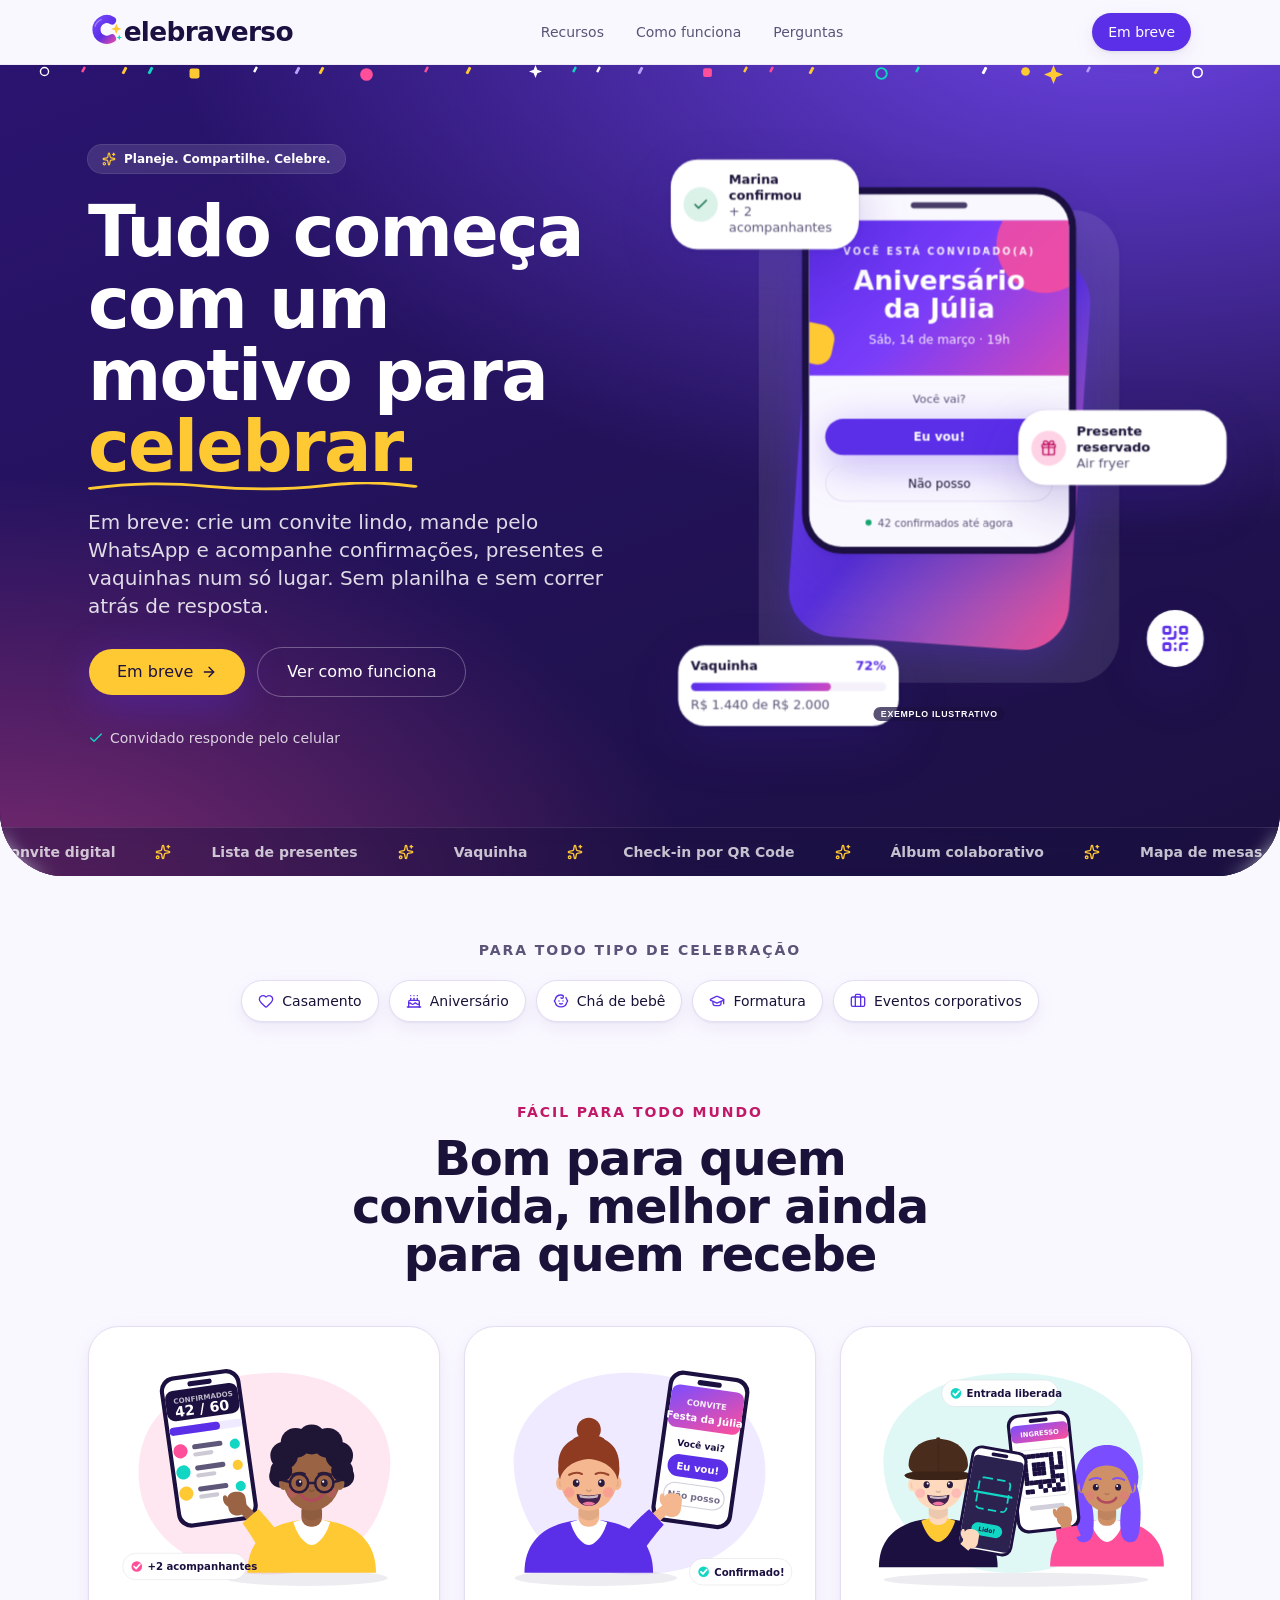
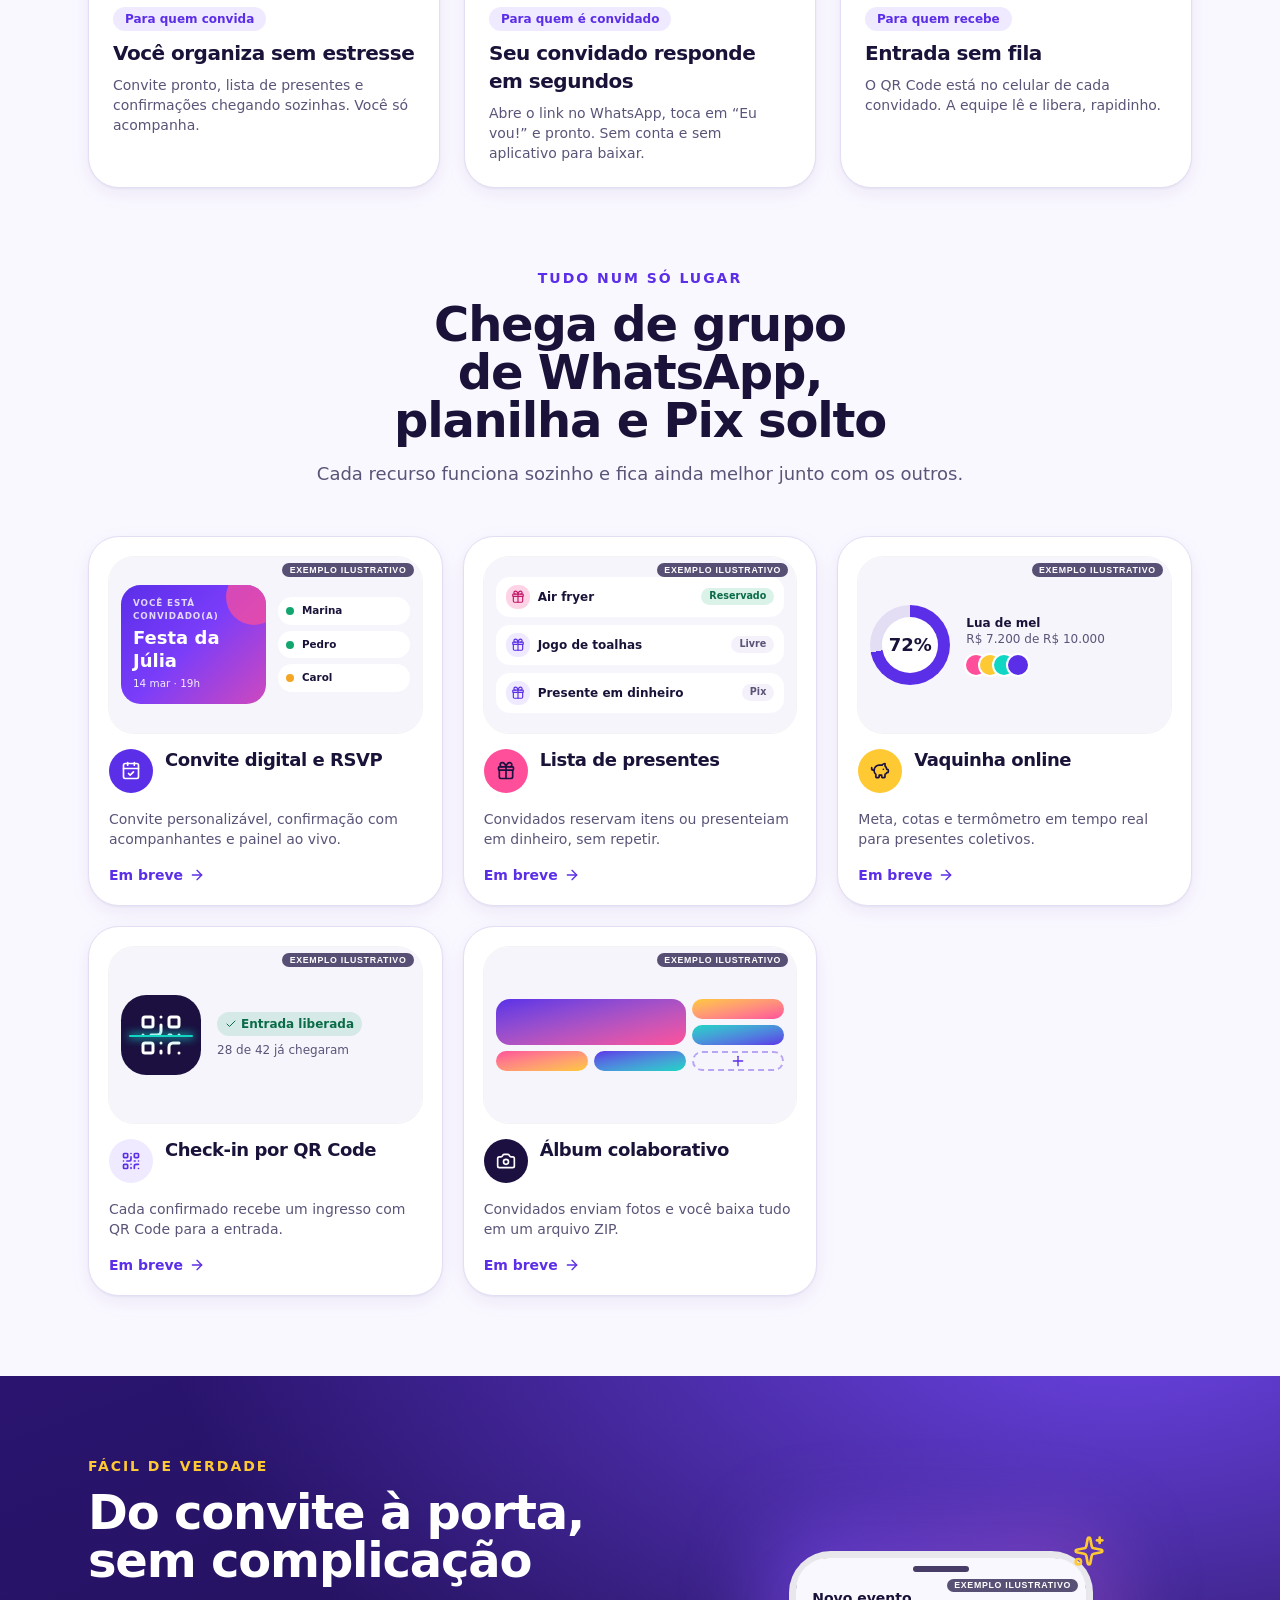
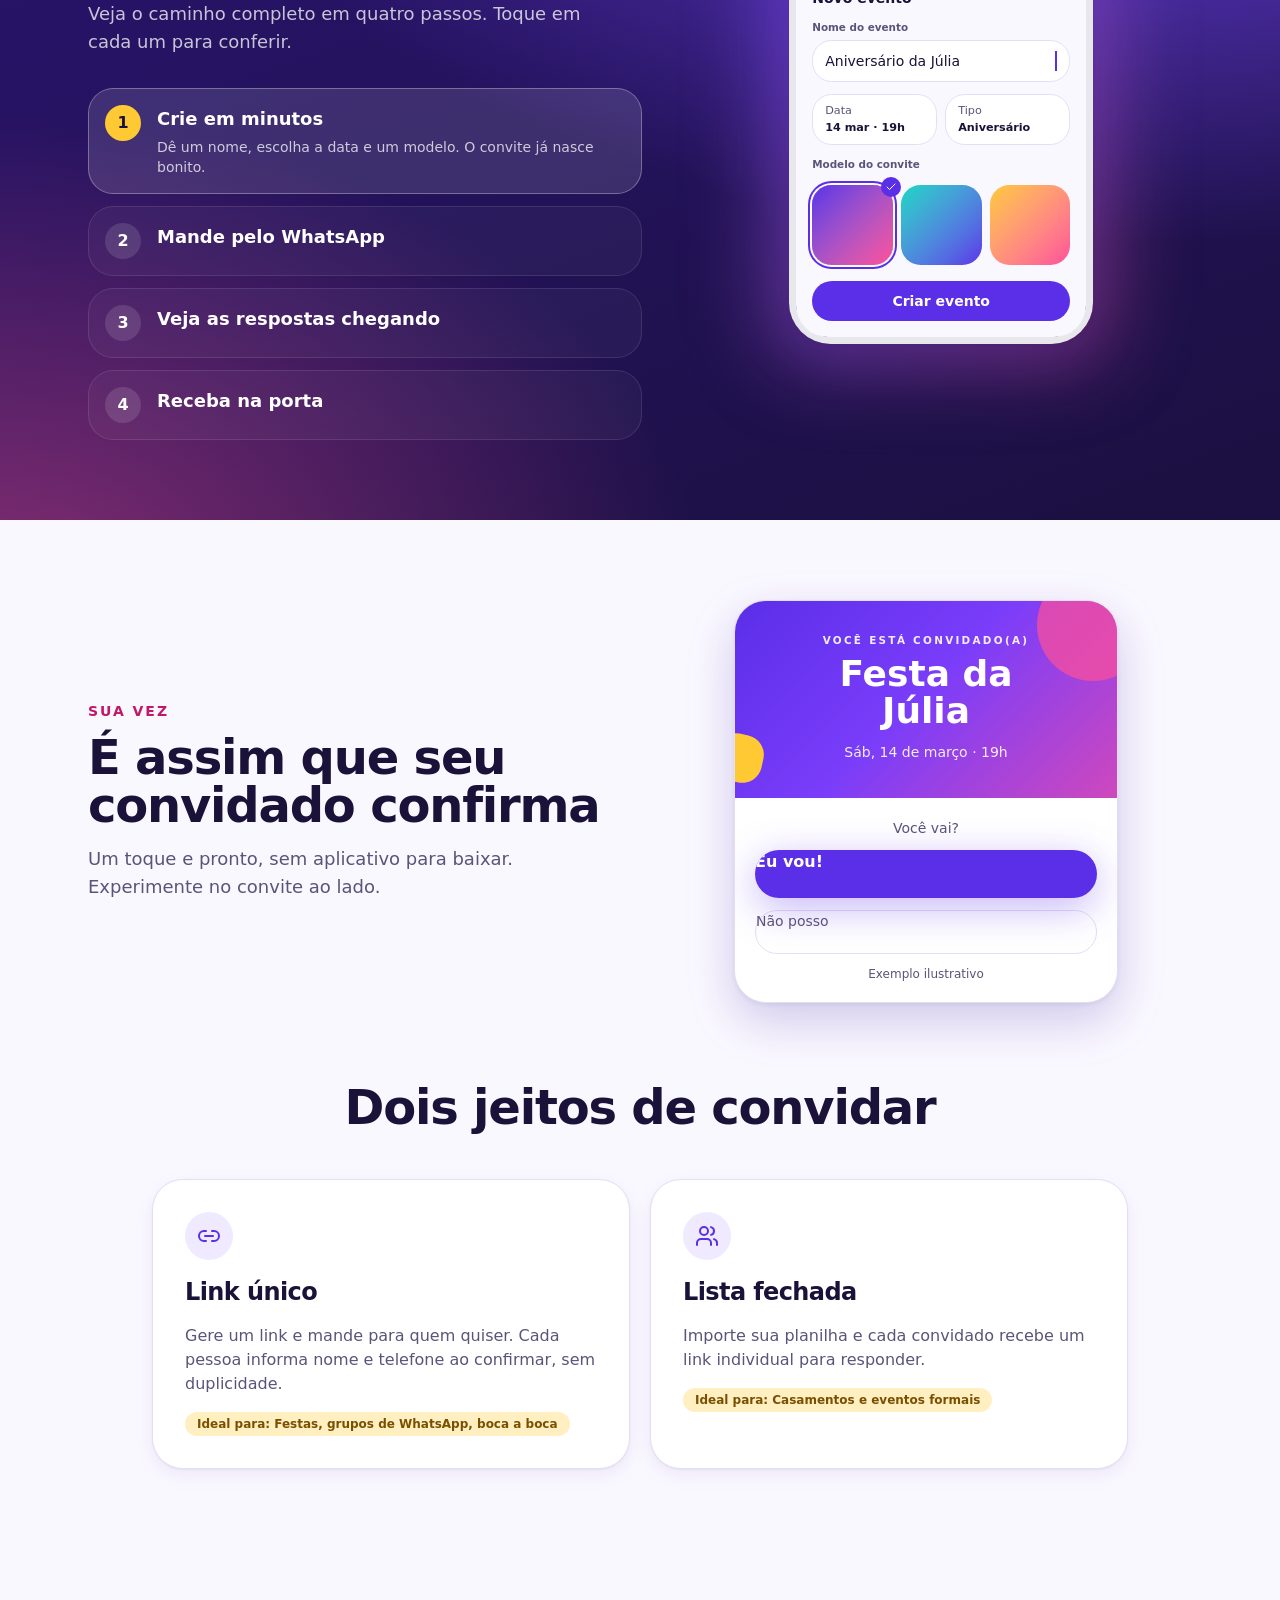
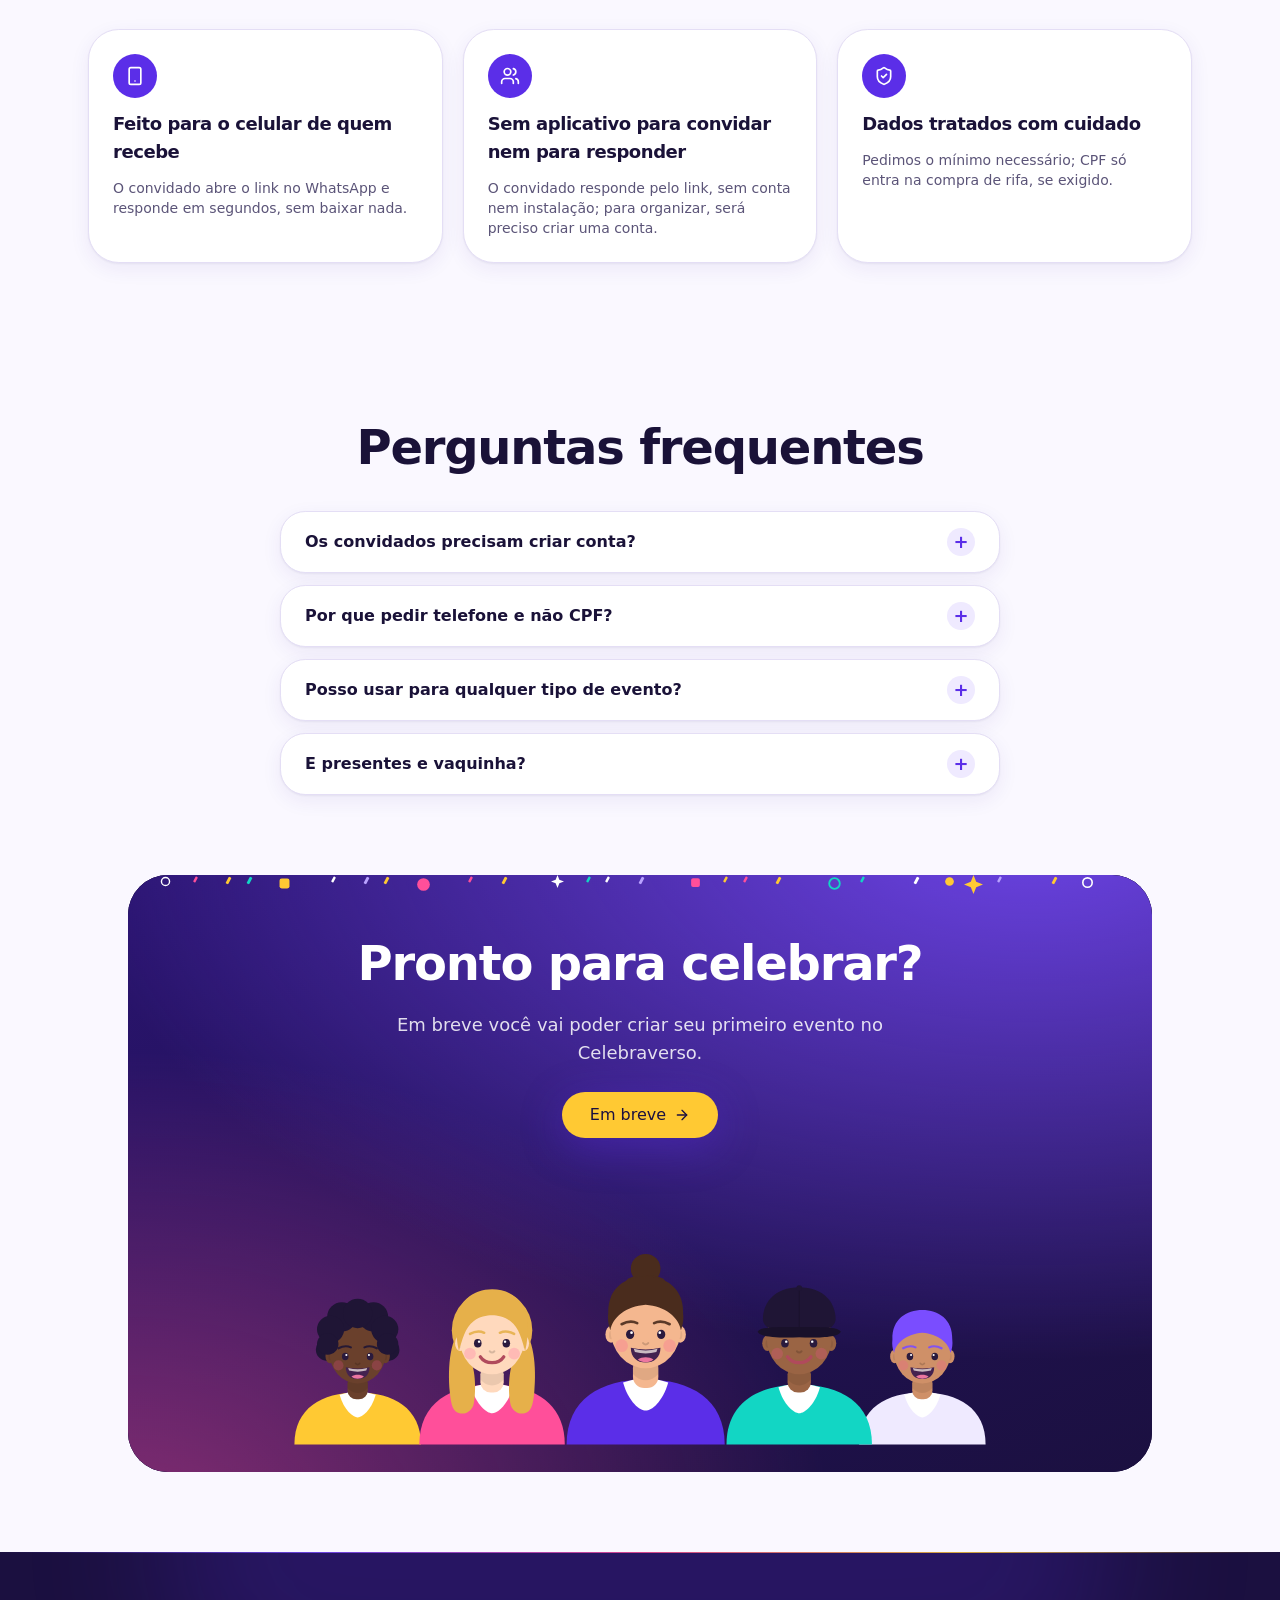
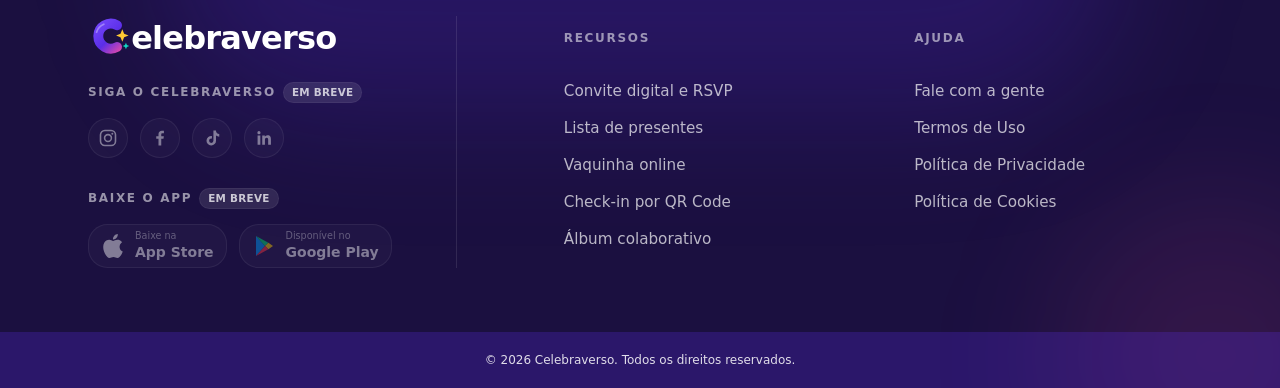
==== commit 7d75fbfa: "feat: Fale com a gente abre e-mail para atendimento@ Co-authored-by: OpenBot <335604065+openbotgit[b" ====
--- a/index.html
+++ b/index.html
@@ -60,10 +60,10 @@
   </head>
 <body class="flex min-h-full flex-col">
     <div id="pagina-black">
-      <div hidden=""></div><svg aria-hidden="true" focusable="false" width="0" height="0" class="pointer-events-none absolute size-0 overflow-hidden"><defs><linearGradient id="celebra-c" x1="8" y1="6" x2="56" y2="58" gradientUnits="userSpaceOnUse"><stop offset="0" stop-color="#7a4dff"></stop><stop offset="0.55" stop-color="#5b2ee8"></stop><stop offset="1" stop-color="#ff4f9a"></stop></linearGradient></defs></svg><header class="sticky top-0 z-40 border-b border-foreground/5 bg-background/85 backdrop-blur-md"><div class="mx-auto flex h-16 w-full max-w-6xl items-center justify-between gap-4 px-4 sm:px-6"><a aria-label="Celebraverso, página inicial"  data-soon="true"><span class="inline-block font-heading font-extrabold tracking-[-0.025em] whitespace-nowrap text-[1.65rem]" style="color:#1b1040"><svg width="1.32em" height="1.32em" viewBox="0 0 64 64" fill="none" xmlns="http://www.w3.org/2000/svg" class="inline-block shrink-0 overflow-visible align-baseline" style="vertical-align:-0.23em;margin-right:0.03em" aria-hidden="true"><path d="M44 15.5A19 19 0 1 0 44 48.5" stroke="url(#celebra-c)" stroke-width="15" stroke-linecap="round"></path><path d="M13 26A19 19 0 0 1 24 14" stroke="#ffffff" stroke-opacity="0.35" stroke-width="2.6" stroke-linecap="round"></path><path d="M52.00 21.50L54.76 28.34L61.50 31.00L54.76 33.66L52.00 40.50L49.24 33.66L42.50 31.00L49.24 28.34z" fill="#ffc933" class="origin-center [transform-box:fill-box] motion-safe:animate-twinkle"></path><path d="M57.50 42.00L58.95 45.60L62.50 47.00L58.95 48.40L57.50 52.00L56.05 48.40L52.50 47.00L56.05 45.60z" fill="#12d6c4" class="origin-center [transform-box:fill-box] motion-safe:animate-bit"></path></svg><span class="sr-only">Celebraverso</span><span aria-hidden="true">elebra</span><span aria-hidden="true" style="color:inherit">verso</span></span></a><nav aria-label="Navegação principal" class="hidden md:block"><ul class="flex items-center gap-1"><li><a class="rounded-full px-3.5 py-2 text-sm font-medium text-muted-foreground transition-colors hover:bg-secondary hover:text-primary" href="#recursos">Recursos</a></li><li><a class="rounded-full px-3.5 py-2 text-sm font-medium text-muted-foreground transition-colors hover:bg-secondary hover:text-primary" href="#como-funciona">Como funciona</a></li><li><a class="rounded-full px-3.5 py-2 text-sm font-medium text-muted-foreground transition-colors hover:bg-secondary hover:text-primary" href="#faq">Perguntas</a></li></ul></nav><nav aria-label="Conta" class="flex items-center gap-1.5"><a class="group/button inline-flex shrink-0 items-center justify-center rounded-full border border-transparent bg-clip-padding text-sm font-medium whitespace-nowrap transition-all outline-none select-none focus-visible:border-ring focus-visible:ring-3 focus-visible:ring-ring/50 active:not-aria-[haspopup]:translate-y-px disabled:pointer-events-none disabled:opacity-50 aria-invalid:border-destructive aria-invalid:ring-3 aria-invalid:ring-destructive/20 dark:aria-invalid:border-destructive/50 dark:aria-invalid:ring-destructive/40 [&amp;_svg]:pointer-events-none [&amp;_svg]:shrink-0 [&amp;_svg:not([class*='size-'])]:size-4 bg-primary text-primary-foreground shadow-soft hover:bg-primary/90 h-10 pointer-coarse:h-11 gap-1.5 px-4 has-data-[icon=inline-end]:pr-2 has-data-[icon=inline-start]:pl-2"  data-soon="true">Em breve</a></nav></div></header><main class="flex-1"><section class="relative isolate overflow-hidden rounded-b-[2.5rem] bg-ink text-white sm:rounded-b-[4rem]"><div aria-hidden="true" class="absolute inset-0 -z-10 bg-hero"></div><div aria-hidden="true" class="[container-type:size] pointer-events-none absolute inset-0 overflow-hidden motion-reduce:hidden -z-10"><span class="absolute block will-change-transform motion-safe:animate-drift-down" style="left:3.0%;top:0;width:16px;height:16px;animation-duration:56.0s;animation-delay:0.0s;--dx:-14px;--rot:-50deg;--o:0.62"><svg viewBox="-12 -12 24 24" aria-hidden="true" focusable="false" class="size-full"><path d="M-3.500-4v-2.500c0-5 7-5 7 0V-4" stroke="#ff4f9a" stroke-width="1.800" fill="none"></path><path d="M-8.500-4h17L10 10.500a1.500 1.500 0 0 1-1.500 1.500h-17A1.500 1.500 0 0 1-10 10.500z" fill="#ff4f9a"></path><path d="M-8.500-4h17L10 10.500a1.500 1.500 0 0 1-1.500 1.500h-17A1.500 1.500 0 0 1-10 10.500z" fill="rgba(27,16,64,0.18)"></path><path d="M-4 1.500c2 4 6 4 8 0" stroke="#ffffff" stroke-opacity=".8" stroke-width="1.600" stroke-linecap="round" fill="none"></path></svg></span><span class="absolute block will-change-transform motion-safe:animate-drift-down" style="left:59.9%;top:0;width:9px;height:9px;animation-duration:56.0s;animation-delay:0.0s;--dx:25px;--rot:79deg;--o:0.48000000000000004"><svg viewBox="-12 -12 24 24" aria-hidden="true" focusable="false" class="size-full"><rect x="-3.200" y="-8" width="6.400" height="16" rx="1.600" fill="#ffc933" transform="rotate(28)"></rect></svg></span><span class="absolute block will-change-transform motion-safe:animate-drift-down max-sm:hidden" style="left:24.7%;top:0;width:11px;height:11px;animation-duration:56.0s;animation-delay:-3.1s;--dx:-14px;--rot:-108deg;--o:0.56"><svg viewBox="-12 -12 24 24" aria-hidden="true" focusable="false" class="size-full"><rect x="-3.200" y="-8" width="6.400" height="16" rx="1.600" fill="#ffe066" transform="rotate(28)"></rect></svg></span><span class="absolute block will-change-transform motion-safe:animate-drift-down max-sm:hidden" style="left:81.6%;top:0;width:16px;height:16px;animation-duration:56.0s;animation-delay:-12.4s;--dx:25px;--rot:137deg;--o:0.86"><svg viewBox="-12 -12 24 24" aria-hidden="true" focusable="false" class="size-full"><circle r="10.500" fill="#ffffff"></circle><circle r="8.400" fill="none" stroke="#1b1040" stroke-opacity=".22" stroke-width="1"></circle><path d="M3.600-3.600C3-6.600-4.400-6.600-4.400-3.200-4.400 0 4.400 0 4.400 3.400 4.400 6.800-3 6.800-3.800 3.800" stroke="#1b1040" stroke-opacity=".8" stroke-width="2" stroke-linecap="round" fill="none"></path><path d="M0-9V9" stroke="#1b1040" stroke-opacity=".8" stroke-width="1.600" stroke-linecap="round"></path></svg></span><span class="absolute block will-change-transform motion-safe:animate-drift-down" style="left:46.4%;top:0;width:9px;height:9px;animation-duration:56.0s;animation-delay:-6.2s;--dx:-14px;--rot:-56deg;--o:0.4"><svg viewBox="-12 -12 24 24" aria-hidden="true" focusable="false" class="size-full"><rect x="-3.200" y="-8" width="6.400" height="16" rx="1.600" fill="#ffe066" transform="rotate(28)"></rect></svg></span><span class="absolute block will-change-transform motion-safe:animate-drift-down max-sm:hidden" style="left:11.3%;top:0;width:11px;height:11px;animation-duration:56.0s;animation-delay:-9.3s;--dx:25px;--rot:85deg;--o:0.48000000000000004"><svg viewBox="-12 -12 24 24" aria-hidden="true" focusable="false" class="size-full"><rect x="-3.200" y="-8" width="6.400" height="16" rx="1.600" fill="#ffb800" transform="rotate(28)"></rect></svg></span><span class="absolute block will-change-transform motion-safe:animate-drift-down" style="left:68.2%;top:0;width:16px;height:16px;animation-duration:56.0s;animation-delay:-6.2s;--dx:-14px;--rot:-114deg;--o:0.78"><svg viewBox="-12 -12 24 24" aria-hidden="true" focusable="false" class="size-full"><path d="M-3.500-4v-2.500c0-5 7-5 7 0V-4" stroke="#12d6c4" stroke-width="1.800" fill="none"></path><path d="M-8.500-4h17L10 10.500a1.500 1.500 0 0 1-1.500 1.500h-17A1.500 1.500 0 0 1-10 10.500z" fill="#12d6c4"></path><path d="M-8.500-4h17L10 10.500a1.500 1.500 0 0 1-1.500 1.500h-17A1.500 1.500 0 0 1-10 10.500z" fill="rgba(27,16,64,0.18)"></path><path d="M-4 1.500c2 4 6 4 8 0" stroke="#ffffff" stroke-opacity=".8" stroke-width="1.600" stroke-linecap="round" fill="none"></path></svg></span><span class="absolute block will-change-transform motion-safe:animate-drift-down" style="left:33.0%;top:0;width:9px;height:9px;animation-duration:56.0s;animation-delay:-12.4s;--dx:25px;--rot:143deg;--o:0.64"><svg viewBox="-12 -12 24 24" aria-hidden="true" focusable="false" class="size-full"><rect x="-3.200" y="-8" width="6.400" height="16" rx="1.600" fill="#ffb800" transform="rotate(28)"></rect></svg></span><span class="absolute block will-change-transform motion-safe:animate-drift-down max-sm:hidden" style="left:89.9%;top:0;width:11px;height:11px;animation-duration:56.0s;animation-delay:-15.6s;--dx:-14px;--rot:-62deg;--o:0.4"><svg viewBox="-12 -12 24 24" aria-hidden="true" focusable="false" class="size-full"><rect x="-3.200" y="-8" width="6.400" height="16" rx="1.600" fill="#ffe066" transform="rotate(28)"></rect></svg></span><span class="absolute block will-change-transform motion-safe:animate-drift-down max-sm:hidden" style="left:54.7%;top:0;width:16px;height:16px;animation-duration:56.0s;animation-delay:-24.9s;--dx:25px;--rot:91deg;--o:0.7"><svg viewBox="-12 -12 24 24" aria-hidden="true" focusable="false" class="size-full"><path d="M0-12l3.4 8.6L12 0l-8.6 3.4L0 12l-3.4-8.6L-12 0l8.6-3.4z" fill="#ffc933"></path></svg></span><span class="absolute block will-change-transform motion-safe:animate-drift-down" style="left:19.6%;top:0;width:9px;height:9px;animation-duration:56.0s;animation-delay:-18.7s;--dx:-14px;--rot:-120deg;--o:0.56"><svg viewBox="-12 -12 24 24" aria-hidden="true" focusable="false" class="size-full"><rect x="-3.200" y="-8" width="6.400" height="16" rx="1.600" fill="#fff2a8" transform="rotate(28)"></rect></svg></span><span class="absolute block will-change-transform motion-safe:animate-drift-down max-sm:hidden" style="left:76.5%;top:0;width:11px;height:11px;animation-duration:56.0s;animation-delay:-21.8s;--dx:25px;--rot:149deg;--o:0.64"><svg viewBox="-12 -12 24 24" aria-hidden="true" focusable="false" class="size-full"><rect x="-3.200" y="-8" width="6.400" height="16" rx="1.600" fill="#fff2a8" transform="rotate(28)"></rect></svg></span><span class="absolute block will-change-transform motion-safe:animate-drift-down" style="left:41.3%;top:0;width:16px;height:16px;animation-duration:56.0s;animation-delay:-18.7s;--dx:-14px;--rot:-68deg;--o:0.62"><svg viewBox="-12 -12 24 24" aria-hidden="true" focusable="false" class="size-full"><path d="M0 4.4c-2.6 2.4 2.6 4.2 0 6.6s2.2 1.2 0 1" stroke="#ffffff" stroke-opacity=".75" stroke-width="1" stroke-linecap="round" fill="none"></path><path d="M-1.6 3.2h3.2L0 5.2z" fill="#ffc933"></path><ellipse cy="-4" rx="7" ry="8" fill="#ffc933"></ellipse><ellipse cx="-2.6" cy="-7.4" rx="1.6" ry="2.8" fill="#ffffff" opacity=".4"></ellipse></svg></span><span class="absolute block will-change-transform motion-safe:animate-drift-down" style="left:6.2%;top:0;width:9px;height:9px;animation-duration:56.0s;animation-delay:-24.9s;--dx:25px;--rot:97deg;--o:0.48000000000000004"><svg viewBox="-12 -12 24 24" aria-hidden="true" focusable="false" class="size-full"><rect x="-3.200" y="-8" width="6.400" height="16" rx="1.600" fill="#ffc933" transform="rotate(28)"></rect></svg></span><span class="absolute block will-change-transform motion-safe:animate-drift-down max-sm:hidden" style="left:63.0%;top:0;width:11px;height:11px;animation-duration:56.0s;animation-delay:-28.0s;--dx:-14px;--rot:-126deg;--o:0.56"><svg viewBox="-12 -12 24 24" aria-hidden="true" focusable="false" class="size-full"><rect x="-3.200" y="-8" width="6.400" height="16" rx="1.600" fill="#ffe066" transform="rotate(28)"></rect></svg></span><span class="absolute block will-change-transform motion-safe:animate-drift-down max-sm:hidden" style="left:27.9%;top:0;width:16px;height:16px;animation-duration:56.0s;animation-delay:-37.3s;--dx:25px;--rot:155deg;--o:0.86"><svg viewBox="-12 -12 24 24" aria-hidden="true" focusable="false" class="size-full"><circle r="10.500" fill="#ffc933"></circle><circle r="8.400" fill="none" stroke="#1b1040" stroke-opacity=".22" stroke-width="1"></circle><path d="M3.600-3.600C3-6.600-4.400-6.600-4.400-3.200-4.400 0 4.400 0 4.400 3.400 4.400 6.800-3 6.800-3.800 3.800" stroke="#1b1040" stroke-opacity=".8" stroke-width="2" stroke-linecap="round" fill="none"></path><path d="M0-9V9" stroke="#1b1040" stroke-opacity=".8" stroke-width="1.600" stroke-linecap="round"></path></svg></span><span class="absolute block will-change-transform motion-safe:animate-drift-down" style="left:84.7%;top:0;width:9px;height:9px;animation-duration:56.0s;animation-delay:-31.1s;--dx:-14px;--rot:-74deg;--o:0.4"><svg viewBox="-12 -12 24 24" aria-hidden="true" focusable="false" class="size-full"><rect x="-3.200" y="-8" width="6.400" height="16" rx="1.600" fill="#ffc933" transform="rotate(28)"></rect></svg></span><span class="absolute block will-change-transform motion-safe:animate-drift-down max-sm:hidden" style="left:49.6%;top:0;width:11px;height:11px;animation-duration:56.0s;animation-delay:-34.2s;--dx:25px;--rot:103deg;--o:0.48000000000000004"><svg viewBox="-12 -12 24 24" aria-hidden="true" focusable="false" class="size-full"><rect x="-3.200" y="-8" width="6.400" height="16" rx="1.600" fill="#ffb800" transform="rotate(28)"></rect></svg></span><span class="absolute block will-change-transform motion-safe:animate-drift-down" style="left:14.5%;top:0;width:16px;height:16px;animation-duration:56.0s;animation-delay:-31.1s;--dx:-14px;--rot:-132deg;--o:0.78"><svg viewBox="-12 -12 24 24" aria-hidden="true" focusable="false" class="size-full"><path d="M-10 0-3-9H9.500a1 1 0 0 1 1 1V9a1 1 0 0 1-1 1H-3z" fill="#ffc933"></path><circle cx="-3.500" cy="0" r="1.800" fill="#1b1040" opacity=".7"></circle><path d="M2.500 5.500 7-4" stroke="#1b1040" stroke-opacity=".7" stroke-width="1.600" stroke-linecap="round"></path><circle cx="3" cy="-3" r="1.300" fill="#1b1040" opacity=".7"></circle><circle cx="6.500" cy="4.500" r="1.300" fill="#1b1040" opacity=".7"></circle></svg></span><span class="absolute block will-change-transform motion-safe:animate-drift-down" style="left:71.3%;top:0;width:9px;height:9px;animation-duration:56.0s;animation-delay:-37.3s;--dx:25px;--rot:51deg;--o:0.64"><svg viewBox="-12 -12 24 24" aria-hidden="true" focusable="false" class="size-full"><rect x="-3.200" y="-8" width="6.400" height="16" rx="1.600" fill="#ffb800" transform="rotate(28)"></rect></svg></span><span class="absolute block will-change-transform motion-safe:animate-drift-down max-sm:hidden" style="left:36.2%;top:0;width:11px;height:11px;animation-duration:56.0s;animation-delay:-40.4s;--dx:-14px;--rot:-80deg;--o:0.4"><svg viewBox="-12 -12 24 24" aria-hidden="true" focusable="false" class="size-full"><rect x="-3.200" y="-8" width="6.400" height="16" rx="1.600" fill="#fff2a8" transform="rotate(28)"></rect></svg></span><span class="absolute block will-change-transform motion-safe:animate-drift-down max-sm:hidden" style="left:93.0%;top:0;width:16px;height:16px;animation-duration:56.0s;animation-delay:-49.8s;--dx:25px;--rot:109deg;--o:0.7"><svg viewBox="-12 -12 24 24" aria-hidden="true" focusable="false" class="size-full"><path d="M-3.500-4v-2.500c0-5 7-5 7 0V-4" stroke="#ff4f9a" stroke-width="1.800" fill="none"></path><path d="M-8.500-4h17L10 10.500a1.500 1.500 0 0 1-1.500 1.500h-17A1.500 1.500 0 0 1-10 10.500z" fill="#ff4f9a"></path><path d="M-8.500-4h17L10 10.500a1.500 1.500 0 0 1-1.500 1.500h-17A1.500 1.500 0 0 1-10 10.500z" fill="rgba(27,16,64,0.18)"></path><path d="M-4 1.500c2 4 6 4 8 0" stroke="#ffffff" stroke-opacity=".8" stroke-width="1.600" stroke-linecap="round" fill="none"></path></svg></span><span class="absolute block will-change-transform motion-safe:animate-drift-down" style="left:57.9%;top:0;width:9px;height:9px;animation-duration:56.0s;animation-delay:-43.6s;--dx:-14px;--rot:-138deg;--o:0.56"><svg viewBox="-12 -12 24 24" aria-hidden="true" focusable="false" class="size-full"><rect x="-3.200" y="-8" width="6.400" height="16" rx="1.600" fill="#fff2a8" transform="rotate(28)"></rect></svg></span><span class="absolute block will-change-transform motion-safe:animate-drift-down max-sm:hidden" style="left:22.8%;top:0;width:11px;height:11px;animation-duration:56.0s;animation-delay:-46.7s;--dx:25px;--rot:57deg;--o:0.64"><svg viewBox="-12 -12 24 24" aria-hidden="true" focusable="false" class="size-full"><rect x="-3.200" y="-8" width="6.400" height="16" rx="1.600" fill="#ffc933" transform="rotate(28)"></rect></svg></span><span class="absolute block will-change-transform motion-safe:animate-drift-down" style="left:79.6%;top:0;width:16px;height:16px;animation-duration:56.0s;animation-delay:-43.6s;--dx:-14px;--rot:-86deg;--o:0.62"><svg viewBox="-12 -12 24 24" aria-hidden="true" focusable="false" class="size-full"><path d="M-10 0-3-9H9.500a1 1 0 0 1 1 1V9a1 1 0 0 1-1 1H-3z" fill="#ff4f9a"></path><circle cx="-3.500" cy="0" r="1.800" fill="#1b1040" opacity=".7"></circle><path d="M2.500 5.500 7-4" stroke="#1b1040" stroke-opacity=".7" stroke-width="1.600" stroke-linecap="round"></path><circle cx="3" cy="-3" r="1.300" fill="#1b1040" opacity=".7"></circle><circle cx="6.500" cy="4.500" r="1.300" fill="#1b1040" opacity=".7"></circle></svg></span><span class="absolute block will-change-transform motion-safe:animate-drift-down" style="left:44.5%;top:0;width:9px;height:9px;animation-duration:56.0s;animation-delay:-49.8s;--dx:25px;--rot:115deg;--o:0.48000000000000004"><svg viewBox="-12 -12 24 24" aria-hidden="true" focusable="false" class="size-full"><rect x="-3.200" y="-8" width="6.400" height="16" rx="1.600" fill="#ffc933" transform="rotate(28)"></rect></svg></span><span class="absolute block will-change-transform motion-safe:animate-drift-down max-sm:hidden" style="left:9.3%;top:0;width:11px;height:11px;animation-duration:56.0s;animation-delay:-52.9s;--dx:-14px;--rot:-144deg;--o:0.56"><svg viewBox="-12 -12 24 24" aria-hidden="true" focusable="false" class="size-full"><rect x="-3.200" y="-8" width="6.400" height="16" rx="1.600" fill="#ffe066" transform="rotate(28)"></rect></svg></span></div><div class="mx-auto grid w-full max-w-6xl items-center gap-14 px-4 pt-14 pb-28 sm:px-6 sm:pt-20 lg:grid-cols-[1.05fr_0.95fr] lg:gap-10 lg:pb-32"><div class="grid justify-items-start gap-6"><span class="inline-flex items-center gap-2 rounded-full bg-white/12 px-3.5 py-1.5 text-xs font-semibold ring-1 ring-white/20 motion-safe:animate-rise"><svg xmlns="http://www.w3.org/2000/svg" width="24" height="24" viewBox="0 0 24 24" fill="none" stroke="currentColor" stroke-width="2" stroke-linecap="round" stroke-linejoin="round" class="lucide lucide-sparkles lucide-stars size-3.5 text-sun motion-safe:animate-sparkle" aria-hidden="true"><path d="M11.017 2.814a1 1 0 0 1 1.966 0l1.051 5.558a2 2 0 0 0 1.594 1.594l5.558 1.051a1 1 0 0 1 0 1.966l-5.558 1.051a2 2 0 0 0-1.594 1.594l-1.051 5.558a1 1 0 0 1-1.966 0l-1.051-5.558a2 2 0 0 0-1.594-1.594l-5.558-1.051a1 1 0 0 1 0-1.966l5.558-1.051a2 2 0 0 0 1.594-1.594z"></path><path d="M20 2v4"></path><path d="M22 4h-4"></path><circle cx="4" cy="20" r="2"></circle></svg>Planeje. Compartilhe. Celebre.</span><h1 class="text-[2.7rem] leading-[1.02] font-extrabold text-balance [animation-delay:80ms] motion-safe:animate-rise sm:text-6xl lg:text-[4.4rem]">Tudo começa com um motivo para <span class="relative inline-block text-sun">celebrar.<svg aria-hidden="true" viewBox="0 0 220 14" preserveAspectRatio="none" class="absolute -bottom-2 left-0 h-2.5 w-full"><path d="M2 9c28-8 52-8 78-3s52 5 78-1 40-4 60 1" fill="none" stroke="currentColor" stroke-width="4" stroke-linecap="round"></path></svg></span></h1><p class="max-w-xl text-lg text-pretty text-white/85 [animation-delay:160ms] motion-safe:animate-rise sm:text-xl">Em breve: crie um convite lindo, mande pelo WhatsApp e acompanhe confirmações, presentes e vaquinhas num só lugar. Sem planilha e sem correr atrás de resposta.</p><div class="flex flex-wrap gap-3 pt-1 [animation-delay:240ms] motion-safe:animate-rise"><a class="group/button inline-flex shrink-0 items-center justify-center rounded-full border border-transparent bg-clip-padding font-medium whitespace-nowrap transition-all outline-none select-none focus-visible:border-ring focus-visible:ring-3 focus-visible:ring-ring/50 active:not-aria-[haspopup]:translate-y-px disabled:pointer-events-none disabled:opacity-50 aria-invalid:border-destructive aria-invalid:ring-3 aria-invalid:ring-destructive/20 dark:aria-invalid:border-destructive/50 dark:aria-invalid:ring-destructive/40 [&amp;_svg]:pointer-events-none [&amp;_svg]:shrink-0 [&amp;_svg:not([class*='size-'])]:size-4 bg-sun text-ink hover:bg-sun/90 h-12 pointer-coarse:h-12 gap-2 px-7 text-base has-data-[icon=inline-end]:pr-2 has-data-[icon=inline-start]:pl-2 btn-shine shadow-glow"  data-soon="true">Em breve <svg xmlns="http://www.w3.org/2000/svg" width="24" height="24" viewBox="0 0 24 24" fill="none" stroke="currentColor" stroke-width="2" stroke-linecap="round" stroke-linejoin="round" class="lucide lucide-arrow-right" aria-hidden="true"><path d="M5 12h14"></path><path d="m12 5 7 7-7 7"></path></svg></a><a class="group/button inline-flex shrink-0 items-center justify-center rounded-full border border-transparent bg-clip-padding font-medium whitespace-nowrap transition-all outline-none select-none focus-visible:border-ring focus-visible:ring-3 focus-visible:ring-ring/50 active:not-aria-[haspopup]:translate-y-px disabled:pointer-events-none disabled:opacity-50 aria-invalid:border-destructive aria-invalid:ring-3 aria-invalid:ring-destructive/20 dark:aria-invalid:border-destructive/50 dark:aria-invalid:ring-destructive/40 [&amp;_svg]:pointer-events-none [&amp;_svg]:shrink-0 [&amp;_svg:not([class*='size-'])]:size-4 aria-expanded:bg-muted aria-expanded:text-foreground dark:hover:bg-muted/50 h-12 pointer-coarse:h-12 gap-2 px-7 text-base has-data-[icon=inline-end]:pr-2 has-data-[icon=inline-start]:pl-2 text-white ring-1 ring-white/30 hover:bg-white/10 hover:text-white" href="#como-funciona">Ver como funciona</a></div><ul class="flex flex-wrap gap-x-5 gap-y-2 pt-2 text-sm text-white/80 [animation-delay:320ms] motion-safe:animate-rise"><li class="flex items-center gap-1.5"><svg xmlns="http://www.w3.org/2000/svg" width="24" height="24" viewBox="0 0 24 24" fill="none" stroke="currentColor" stroke-width="2" stroke-linecap="round" stroke-linejoin="round" class="lucide lucide-check size-4 text-aqua" aria-hidden="true"><path d="M20 6 9 17l-5-5"></path></svg> Convidado responde pelo celular</li></ul></div><div aria-hidden="true" class="relative mx-auto w-full max-w-[24rem] select-none [perspective:1400px] sm:max-w-[28rem] exemplo-host"><span class="exemplo exemplo-hero">Exemplo ilustrativo</span><div class="relative mx-auto aspect-[4/5] w-full [transform:rotateX(var(--rx,0deg))_rotateY(var(--ry,0deg))] transition-transform duration-200 ease-out [transform-style:preserve-3d]"><div class="absolute inset-x-[8%] inset-y-[6%] rounded-[3rem] bg-white/10" style="transform:translateZ(-60px)"></div><div class="absolute inset-x-[18%] inset-y-[14%] rounded-[3rem] bg-gradient-to-br from-violet-soft via-primary to-pink opacity-90 shadow-glow" style="transform:translateZ(-30px) rotate(4deg)"></div><div class="absolute top-[4%] left-1/2 w-[15.5rem] sm:w-[17rem]" style="transform:translateX(-50%) translateZ(10px)"><div class="rounded-[2.5rem] border-[7px] border-ink bg-ink shadow-pop"><div class="overflow-hidden rounded-[2rem] bg-background text-foreground"><div class="mx-auto mt-2 h-1.5 w-14 rounded-full bg-ink/80"></div><div class="bg-brand relative mt-3 overflow-hidden px-5 pt-6 pb-7 text-center text-white"><span class="absolute -top-6 -right-6 size-24 rounded-full bg-pink/80 motion-safe:animate-float-slow"></span><span class="absolute bottom-3 -left-4 size-10 rotate-12 rounded-lg bg-sun [animation-delay:-3s] motion-safe:animate-float"></span><svg xmlns="http://www.w3.org/2000/svg" width="24" height="24" viewBox="0 0 24 24" fill="none" stroke="currentColor" stroke-width="2" stroke-linecap="round" stroke-linejoin="round" class="lucide lucide-sparkles lucide-stars absolute top-3 left-4 size-4 text-sun motion-safe:animate-sparkle" aria-hidden="true"><path d="M11.017 2.814a1 1 0 0 1 1.966 0l1.051 5.558a2 2 0 0 0 1.594 1.594l5.558 1.051a1 1 0 0 1 0 1.966l-5.558 1.051a2 2 0 0 0-1.594 1.594l-1.051 5.558a1 1 0 0 1-1.966 0l-1.051-5.558a2 2 0 0 0-1.594-1.594l-5.558-1.051a1 1 0 0 1 0-1.966l5.558-1.051a2 2 0 0 0 1.594-1.594z"></path><path d="M20 2v4"></path><path d="M22 4h-4"></path><circle cx="4" cy="20" r="2"></circle></svg><p class="relative text-[0.6rem] font-semibold tracking-[0.22em] uppercase opacity-90">Você está convidado(a)</p><p class="relative mt-2 font-heading text-[1.65rem] leading-[1.05] font-extrabold">Aniversário<br>da Júlia</p><p class="relative mt-2 text-xs opacity-90">Sáb, 14 de março · 19h</p></div><div class="grid gap-2.5 px-4 py-4"><p class="text-center text-[0.7rem] font-medium text-muted-foreground">Você vai?</p><span class="flex h-9 items-center justify-center rounded-full bg-primary text-xs font-semibold text-primary-foreground shadow-glow">Eu vou!</span><span class="flex h-9 items-center justify-center rounded-full border text-xs font-medium">Não posso</span><div class="mt-1 flex items-center justify-center gap-1.5 text-[0.65rem] text-muted-foreground"><span class="size-1.5 rounded-full bg-success"></span>42 confirmados até agora</div></div></div></div></div><div class="absolute top-[2%] left-0 w-44 sm:left-[-6%]" style="transform:translateZ(90px)"><div class="rounded-2xl bg-card p-3 text-card-foreground shadow-pop ring-1 ring-foreground/5 motion-safe:animate-float" style="animation-delay:0s"><div class="flex items-center gap-2.5"><span class="flex size-8 shrink-0 items-center justify-center rounded-full bg-success/15 text-success-text"><svg xmlns="http://www.w3.org/2000/svg" width="24" height="24" viewBox="0 0 24 24" fill="none" stroke="currentColor" stroke-width="2" stroke-linecap="round" stroke-linejoin="round" class="lucide lucide-check size-4" aria-hidden="true"><path d="M20 6 9 17l-5-5"></path></svg></span><div class="min-w-0 text-xs leading-tight"><p class="font-semibold">Marina confirmou</p><p class="text-muted-foreground">+ 2 acompanhantes</p></div></div></div></div><div class="absolute top-[44%] right-0 w-48 sm:right-[-9%]" style="transform:translateZ(110px)"><div class="rounded-2xl bg-card p-3 text-card-foreground shadow-pop ring-1 ring-foreground/5 motion-safe:animate-float" style="animation-delay:-3s"><div class="flex items-center gap-2.5"><span class="flex size-8 shrink-0 items-center justify-center rounded-full bg-pink/25 text-pink-text"><svg xmlns="http://www.w3.org/2000/svg" width="24" height="24" viewBox="0 0 24 24" fill="none" stroke="currentColor" stroke-width="2" stroke-linecap="round" stroke-linejoin="round" class="lucide lucide-gift size-4" aria-hidden="true"><path d="M12 7v14"></path><path d="M20 11v8a2 2 0 0 1-2 2H6a2 2 0 0 1-2-2v-8"></path><path d="M7.5 7a1 1 0 0 1 0-5A4.8 8 0 0 1 12 7a4.8 8 0 0 1 4.5-5 1 1 0 0 1 0 5"></path><rect x="3" y="7" width="18" height="4" rx="1"></rect></svg></span><div class="min-w-0 text-xs leading-tight"><p class="font-semibold">Presente reservado</p><p class="text-muted-foreground">Air fryer</p></div></div></div></div><div class="absolute bottom-[3%] left-[0%] w-52 sm:left-[-5%]" style="transform:translateZ(80px)"><div class="rounded-2xl bg-card p-3 text-card-foreground shadow-pop ring-1 ring-foreground/5 motion-safe:animate-float" style="animation-delay:-5s"><div class="text-xs leading-tight"><div class="flex items-center justify-between font-semibold"><span>Vaquinha</span><span class="text-primary">72%</span></div><div class="mt-2 h-2 overflow-hidden rounded-full bg-muted"><div class="bg-brand h-full w-[72%] rounded-full"></div></div><p class="mt-1.5 text-muted-foreground">R$ 1.440 de R$ 2.000</p></div></div></div><div class="absolute right-[0%] bottom-[14%] sm:right-[-4%]" style="transform:translateZ(120px)"><div class="rounded-2xl bg-card p-3 text-card-foreground shadow-pop ring-1 ring-foreground/5 motion-safe:animate-float" style="animation-delay:-2s"><svg xmlns="http://www.w3.org/2000/svg" width="24" height="24" viewBox="0 0 24 24" fill="none" stroke="currentColor" stroke-width="2" stroke-linecap="round" stroke-linejoin="round" class="lucide lucide-qr-code size-7 text-primary" aria-hidden="true"><rect width="5" height="5" x="3" y="3" rx="1"></rect><rect width="5" height="5" x="16" y="3" rx="1"></rect><rect width="5" height="5" x="3" y="16" rx="1"></rect><path d="M21 16h-3a2 2 0 0 0-2 2v3"></path><path d="M21 21v.01"></path><path d="M12 7v3a2 2 0 0 1-2 2H7"></path><path d="M3 12h.01"></path><path d="M12 3h.01"></path><path d="M12 16v.01"></path><path d="M16 12h1"></path><path d="M21 12v.01"></path><path d="M12 21v-1"></path></svg></div></div></div></div></div><div aria-hidden="true" class="absolute inset-x-0 bottom-0 overflow-hidden border-t border-white/10 bg-ink/40 py-3.5 backdrop-blur-sm"><ul class="flex w-max gap-10 motion-safe:animate-marquee"><li class="flex items-center gap-10 text-sm font-semibold whitespace-nowrap text-white/75">Convite digital<svg xmlns="http://www.w3.org/2000/svg" width="24" height="24" viewBox="0 0 24 24" fill="none" stroke="currentColor" stroke-width="2" stroke-linecap="round" stroke-linejoin="round" class="lucide lucide-sparkles lucide-stars size-4 text-sun motion-safe:animate-sparkle" aria-hidden="true"><path d="M11.017 2.814a1 1 0 0 1 1.966 0l1.051 5.558a2 2 0 0 0 1.594 1.594l5.558 1.051a1 1 0 0 1 0 1.966l-5.558 1.051a2 2 0 0 0-1.594 1.594l-1.051 5.558a1 1 0 0 1-1.966 0l-1.051-5.558a2 2 0 0 0-1.594-1.594l-5.558-1.051a1 1 0 0 1 0-1.966l5.558-1.051a2 2 0 0 0 1.594-1.594z"></path><path d="M20 2v4"></path><path d="M22 4h-4"></path><circle cx="4" cy="20" r="2"></circle></svg></li><li class="flex items-center gap-10 text-sm font-semibold whitespace-nowrap text-white/75">Lista de presentes<svg xmlns="http://www.w3.org/2000/svg" width="24" height="24" viewBox="0 0 24 24" fill="none" stroke="currentColor" stroke-width="2" stroke-linecap="round" stroke-linejoin="round" class="lucide lucide-sparkles lucide-stars size-4 text-sun motion-safe:animate-sparkle" aria-hidden="true"><path d="M11.017 2.814a1 1 0 0 1 1.966 0l1.051 5.558a2 2 0 0 0 1.594 1.594l5.558 1.051a1 1 0 0 1 0 1.966l-5.558 1.051a2 2 0 0 0-1.594 1.594l-1.051 5.558a1 1 0 0 1-1.966 0l-1.051-5.558a2 2 0 0 0-1.594-1.594l-5.558-1.051a1 1 0 0 1 0-1.966l5.558-1.051a2 2 0 0 0 1.594-1.594z"></path><path d="M20 2v4"></path><path d="M22 4h-4"></path><circle cx="4" cy="20" r="2"></circle></svg></li><li class="flex items-center gap-10 text-sm font-semibold whitespace-nowrap text-white/75">Vaquinha<svg xmlns="http://www.w3.org/2000/svg" width="24" height="24" viewBox="0 0 24 24" fill="none" stroke="currentColor" stroke-width="2" stroke-linecap="round" stroke-linejoin="round" class="lucide lucide-sparkles lucide-stars size-4 text-sun motion-safe:animate-sparkle" aria-hidden="true"><path d="M11.017 2.814a1 1 0 0 1 1.966 0l1.051 5.558a2 2 0 0 0 1.594 1.594l5.558 1.051a1 1 0 0 1 0 1.966l-5.558 1.051a2 2 0 0 0-1.594 1.594l-1.051 5.558a1 1 0 0 1-1.966 0l-1.051-5.558a2 2 0 0 0-1.594-1.594l-5.558-1.051a1 1 0 0 1 0-1.966l5.558-1.051a2 2 0 0 0 1.594-1.594z"></path><path d="M20 2v4"></path><path d="M22 4h-4"></path><circle cx="4" cy="20" r="2"></circle></svg></li><li class="flex items-center gap-10 text-sm font-semibold whitespace-nowrap text-white/75">Check-in por QR Code<svg xmlns="http://www.w3.org/2000/svg" width="24" height="24" viewBox="0 0 24 24" fill="none" stroke="currentColor" stroke-width="2" stroke-linecap="round" stroke-linejoin="round" class="lucide lucide-sparkles lucide-stars size-4 text-sun motion-safe:animate-sparkle" aria-hidden="true"><path d="M11.017 2.814a1 1 0 0 1 1.966 0l1.051 5.558a2 2 0 0 0 1.594 1.594l5.558 1.051a1 1 0 0 1 0 1.966l-5.558 1.051a2 2 0 0 0-1.594 1.594l-1.051 5.558a1 1 0 0 1-1.966 0l-1.051-5.558a2 2 0 0 0-1.594-1.594l-5.558-1.051a1 1 0 0 1 0-1.966l5.558-1.051a2 2 0 0 0 1.594-1.594z"></path><path d="M20 2v4"></path><path d="M22 4h-4"></path><circle cx="4" cy="20" r="2"></circle></svg></li><li class="flex items-center gap-10 text-sm font-semibold whitespace-nowrap text-white/75">Álbum colaborativo<svg xmlns="http://www.w3.org/2000/svg" width="24" height="24" viewBox="0 0 24 24" fill="none" stroke="currentColor" stroke-width="2" stroke-linecap="round" stroke-linejoin="round" class="lucide lucide-sparkles lucide-stars size-4 text-sun motion-safe:animate-sparkle" aria-hidden="true"><path d="M11.017 2.814a1 1 0 0 1 1.966 0l1.051 5.558a2 2 0 0 0 1.594 1.594l5.558 1.051a1 1 0 0 1 0 1.966l-5.558 1.051a2 2 0 0 0-1.594 1.594l-1.051 5.558a1 1 0 0 1-1.966 0l-1.051-5.558a2 2 0 0 0-1.594-1.594l-5.558-1.051a1 1 0 0 1 0-1.966l5.558-1.051a2 2 0 0 0 1.594-1.594z"></path><path d="M20 2v4"></path><path d="M22 4h-4"></path><circle cx="4" cy="20" r="2"></circle></svg></li><li class="flex items-center gap-10 text-sm font-semibold whitespace-nowrap text-white/75">Mapa de mesas<svg xmlns="http://www.w3.org/2000/svg" width="24" height="24" viewBox="0 0 24 24" fill="none" stroke="currentColor" stroke-width="2" stroke-linecap="round" stroke-linejoin="round" class="lucide lucide-sparkles lucide-stars size-4 text-sun motion-safe:animate-sparkle" aria-hidden="true"><path d="M11.017 2.814a1 1 0 0 1 1.966 0l1.051 5.558a2 2 0 0 0 1.594 1.594l5.558 1.051a1 1 0 0 1 0 1.966l-5.558 1.051a2 2 0 0 0-1.594 1.594l-1.051 5.558a1 1 0 0 1-1.966 0l-1.051-5.558a2 2 0 0 0-1.594-1.594l-5.558-1.051a1 1 0 0 1 0-1.966l5.558-1.051a2 2 0 0 0 1.594-1.594z"></path><path d="M20 2v4"></path><path d="M22 4h-4"></path><circle cx="4" cy="20" r="2"></circle></svg></li><li class="flex items-center gap-10 text-sm font-semibold whitespace-nowrap text-white/75">Checklist e orçamento<svg xmlns="http://www.w3.org/2000/svg" width="24" height="24" viewBox="0 0 24 24" fill="none" stroke="currentColor" stroke-width="2" stroke-linecap="round" stroke-linejoin="round" class="lucide lucide-sparkles lucide-stars size-4 text-sun motion-safe:animate-sparkle" aria-hidden="true"><path d="M11.017 2.814a1 1 0 0 1 1.966 0l1.051 5.558a2 2 0 0 0 1.594 1.594l5.558 1.051a1 1 0 0 1 0 1.966l-5.558 1.051a2 2 0 0 0-1.594 1.594l-1.051 5.558a1 1 0 0 1-1.966 0l-1.051-5.558a2 2 0 0 0-1.594-1.594l-5.558-1.051a1 1 0 0 1 0-1.966l5.558-1.051a2 2 0 0 0 1.594-1.594z"></path><path d="M20 2v4"></path><path d="M22 4h-4"></path><circle cx="4" cy="20" r="2"></circle></svg></li><li class="flex items-center gap-10 text-sm font-semibold whitespace-nowrap text-white/75">Lembretes automáticos<svg xmlns="http://www.w3.org/2000/svg" width="24" height="24" viewBox="0 0 24 24" fill="none" stroke="currentColor" stroke-width="2" stroke-linecap="round" stroke-linejoin="round" class="lucide lucide-sparkles lucide-stars size-4 text-sun motion-safe:animate-sparkle" aria-hidden="true"><path d="M11.017 2.814a1 1 0 0 1 1.966 0l1.051 5.558a2 2 0 0 0 1.594 1.594l5.558 1.051a1 1 0 0 1 0 1.966l-5.558 1.051a2 2 0 0 0-1.594 1.594l-1.051 5.558a1 1 0 0 1-1.966 0l-1.051-5.558a2 2 0 0 0-1.594-1.594l-5.558-1.051a1 1 0 0 1 0-1.966l5.558-1.051a2 2 0 0 0 1.594-1.594z"></path><path d="M20 2v4"></path><path d="M22 4h-4"></path><circle cx="4" cy="20" r="2"></circle></svg></li><li class="flex items-center gap-10 text-sm font-semibold whitespace-nowrap text-white/75">Relatório em PDF<svg xmlns="http://www.w3.org/2000/svg" width="24" height="24" viewBox="0 0 24 24" fill="none" stroke="currentColor" stroke-width="2" stroke-linecap="round" stroke-linejoin="round" class="lucide lucide-sparkles lucide-stars size-4 text-sun motion-safe:animate-sparkle" aria-hidden="true"><path d="M11.017 2.814a1 1 0 0 1 1.966 0l1.051 5.558a2 2 0 0 0 1.594 1.594l5.558 1.051a1 1 0 0 1 0 1.966l-5.558 1.051a2 2 0 0 0-1.594 1.594l-1.051 5.558a1 1 0 0 1-1.966 0l-1.051-5.558a2 2 0 0 0-1.594-1.594l-5.558-1.051a1 1 0 0 1 0-1.966l5.558-1.051a2 2 0 0 0 1.594-1.594z"></path><path d="M20 2v4"></path><path d="M22 4h-4"></path><circle cx="4" cy="20" r="2"></circle></svg></li><li class="flex items-center gap-10 text-sm font-semibold whitespace-nowrap text-white/75">Convite digital<svg xmlns="http://www.w3.org/2000/svg" width="24" height="24" viewBox="0 0 24 24" fill="none" stroke="currentColor" stroke-width="2" stroke-linecap="round" stroke-linejoin="round" class="lucide lucide-sparkles lucide-stars size-4 text-sun motion-safe:animate-sparkle" aria-hidden="true"><path d="M11.017 2.814a1 1 0 0 1 1.966 0l1.051 5.558a2 2 0 0 0 1.594 1.594l5.558 1.051a1 1 0 0 1 0 1.966l-5.558 1.051a2 2 0 0 0-1.594 1.594l-1.051 5.558a1 1 0 0 1-1.966 0l-1.051-5.558a2 2 0 0 0-1.594-1.594l-5.558-1.051a1 1 0 0 1 0-1.966l5.558-1.051a2 2 0 0 0 1.594-1.594z"></path><path d="M20 2v4"></path><path d="M22 4h-4"></path><circle cx="4" cy="20" r="2"></circle></svg></li><li class="flex items-center gap-10 text-sm font-semibold whitespace-nowrap text-white/75">Lista de presentes<svg xmlns="http://www.w3.org/2000/svg" width="24" height="24" viewBox="0 0 24 24" fill="none" stroke="currentColor" stroke-width="2" stroke-linecap="round" stroke-linejoin="round" class="lucide lucide-sparkles lucide-stars size-4 text-sun motion-safe:animate-sparkle" aria-hidden="true"><path d="M11.017 2.814a1 1 0 0 1 1.966 0l1.051 5.558a2 2 0 0 0 1.594 1.594l5.558 1.051a1 1 0 0 1 0 1.966l-5.558 1.051a2 2 0 0 0-1.594 1.594l-1.051 5.558a1 1 0 0 1-1.966 0l-1.051-5.558a2 2 0 0 0-1.594-1.594l-5.558-1.051a1 1 0 0 1 0-1.966l5.558-1.051a2 2 0 0 0 1.594-1.594z"></path><path d="M20 2v4"></path><path d="M22 4h-4"></path><circle cx="4" cy="20" r="2"></circle></svg></li><li class="flex items-center gap-10 text-sm font-semibold whitespace-nowrap text-white/75">Vaquinha<svg xmlns="http://www.w3.org/2000/svg" width="24" height="24" viewBox="0 0 24 24" fill="none" stroke="currentColor" stroke-width="2" stroke-linecap="round" stroke-linejoin="round" class="lucide lucide-sparkles lucide-stars size-4 text-sun motion-safe:animate-sparkle" aria-hidden="true"><path d="M11.017 2.814a1 1 0 0 1 1.966 0l1.051 5.558a2 2 0 0 0 1.594 1.594l5.558 1.051a1 1 0 0 1 0 1.966l-5.558 1.051a2 2 0 0 0-1.594 1.594l-1.051 5.558a1 1 0 0 1-1.966 0l-1.051-5.558a2 2 0 0 0-1.594-1.594l-5.558-1.051a1 1 0 0 1 0-1.966l5.558-1.051a2 2 0 0 0 1.594-1.594z"></path><path d="M20 2v4"></path><path d="M22 4h-4"></path><circle cx="4" cy="20" r="2"></circle></svg></li><li class="flex items-center gap-10 text-sm font-semibold whitespace-nowrap text-white/75">Check-in por QR Code<svg xmlns="http://www.w3.org/2000/svg" width="24" height="24" viewBox="0 0 24 24" fill="none" stroke="currentColor" stroke-width="2" stroke-linecap="round" stroke-linejoin="round" class="lucide lucide-sparkles lucide-stars size-4 text-sun motion-safe:animate-sparkle" aria-hidden="true"><path d="M11.017 2.814a1 1 0 0 1 1.966 0l1.051 5.558a2 2 0 0 0 1.594 1.594l5.558 1.051a1 1 0 0 1 0 1.966l-5.558 1.051a2 2 0 0 0-1.594 1.594l-1.051 5.558a1 1 0 0 1-1.966 0l-1.051-5.558a2 2 0 0 0-1.594-1.594l-5.558-1.051a1 1 0 0 1 0-1.966l5.558-1.051a2 2 0 0 0 1.594-1.594z"></path><path d="M20 2v4"></path><path d="M22 4h-4"></path><circle cx="4" cy="20" r="2"></circle></svg></li><li class="flex items-center gap-10 text-sm font-semibold whitespace-nowrap text-white/75">Álbum colaborativo<svg xmlns="http://www.w3.org/2000/svg" width="24" height="24" viewBox="0 0 24 24" fill="none" stroke="currentColor" stroke-width="2" stroke-linecap="round" stroke-linejoin="round" class="lucide lucide-sparkles lucide-stars size-4 text-sun motion-safe:animate-sparkle" aria-hidden="true"><path d="M11.017 2.814a1 1 0 0 1 1.966 0l1.051 5.558a2 2 0 0 0 1.594 1.594l5.558 1.051a1 1 0 0 1 0 1.966l-5.558 1.051a2 2 0 0 0-1.594 1.594l-1.051 5.558a1 1 0 0 1-1.966 0l-1.051-5.558a2 2 0 0 0-1.594-1.594l-5.558-1.051a1 1 0 0 1 0-1.966l5.558-1.051a2 2 0 0 0 1.594-1.594z"></path><path d="M20 2v4"></path><path d="M22 4h-4"></path><circle cx="4" cy="20" r="2"></circle></svg></li><li class="flex items-center gap-10 text-sm font-semibold whitespace-nowrap text-white/75">Mapa de mesas<svg xmlns="http://www.w3.org/2000/svg" width="24" height="24" viewBox="0 0 24 24" fill="none" stroke="currentColor" stroke-width="2" stroke-linecap="round" stroke-linejoin="round" class="lucide lucide-sparkles lucide-stars size-4 text-sun motion-safe:animate-sparkle" aria-hidden="true"><path d="M11.017 2.814a1 1 0 0 1 1.966 0l1.051 5.558a2 2 0 0 0 1.594 1.594l5.558 1.051a1 1 0 0 1 0 1.966l-5.558 1.051a2 2 0 0 0-1.594 1.594l-1.051 5.558a1 1 0 0 1-1.966 0l-1.051-5.558a2 2 0 0 0-1.594-1.594l-5.558-1.051a1 1 0 0 1 0-1.966l5.558-1.051a2 2 0 0 0 1.594-1.594z"></path><path d="M20 2v4"></path><path d="M22 4h-4"></path><circle cx="4" cy="20" r="2"></circle></svg></li><li class="flex items-center gap-10 text-sm font-semibold whitespace-nowrap text-white/75">Checklist e orçamento<svg xmlns="http://www.w3.org/2000/svg" width="24" height="24" viewBox="0 0 24 24" fill="none" stroke="currentColor" stroke-width="2" stroke-linecap="round" stroke-linejoin="round" class="lucide lucide-sparkles lucide-stars size-4 text-sun motion-safe:animate-sparkle" aria-hidden="true"><path d="M11.017 2.814a1 1 0 0 1 1.966 0l1.051 5.558a2 2 0 0 0 1.594 1.594l5.558 1.051a1 1 0 0 1 0 1.966l-5.558 1.051a2 2 0 0 0-1.594 1.594l-1.051 5.558a1 1 0 0 1-1.966 0l-1.051-5.558a2 2 0 0 0-1.594-1.594l-5.558-1.051a1 1 0 0 1 0-1.966l5.558-1.051a2 2 0 0 0 1.594-1.594z"></path><path d="M20 2v4"></path><path d="M22 4h-4"></path><circle cx="4" cy="20" r="2"></circle></svg></li><li class="flex items-center gap-10 text-sm font-semibold whitespace-nowrap text-white/75">Lembretes automáticos<svg xmlns="http://www.w3.org/2000/svg" width="24" height="24" viewBox="0 0 24 24" fill="none" stroke="currentColor" stroke-width="2" stroke-linecap="round" stroke-linejoin="round" class="lucide lucide-sparkles lucide-stars size-4 text-sun motion-safe:animate-sparkle" aria-hidden="true"><path d="M11.017 2.814a1 1 0 0 1 1.966 0l1.051 5.558a2 2 0 0 0 1.594 1.594l5.558 1.051a1 1 0 0 1 0 1.966l-5.558 1.051a2 2 0 0 0-1.594 1.594l-1.051 5.558a1 1 0 0 1-1.966 0l-1.051-5.558a2 2 0 0 0-1.594-1.594l-5.558-1.051a1 1 0 0 1 0-1.966l5.558-1.051a2 2 0 0 0 1.594-1.594z"></path><path d="M20 2v4"></path><path d="M22 4h-4"></path><circle cx="4" cy="20" r="2"></circle></svg></li><li class="flex items-center gap-10 text-sm font-semibold whitespace-nowrap text-white/75">Relatório em PDF<svg xmlns="http://www.w3.org/2000/svg" width="24" height="24" viewBox="0 0 24 24" fill="none" stroke="currentColor" stroke-width="2" stroke-linecap="round" stroke-linejoin="round" class="lucide lucide-sparkles lucide-stars size-4 text-sun motion-safe:animate-sparkle" aria-hidden="true"><path d="M11.017 2.814a1 1 0 0 1 1.966 0l1.051 5.558a2 2 0 0 0 1.594 1.594l5.558 1.051a1 1 0 0 1 0 1.966l-5.558 1.051a2 2 0 0 0-1.594 1.594l-1.051 5.558a1 1 0 0 1-1.966 0l-1.051-5.558a2 2 0 0 0-1.594-1.594l-5.558-1.051a1 1 0 0 1 0-1.966l5.558-1.051a2 2 0 0 0 1.594-1.594z"></path><path d="M20 2v4"></path><path d="M22 4h-4"></path><circle cx="4" cy="20" r="2"></circle></svg></li></ul></div></section><section aria-labelledby="tipos" class="mx-auto w-full max-w-6xl px-4 pt-16 sm:px-6"><h2 id="tipos" class="text-center text-sm font-semibold tracking-[0.14em] text-muted-foreground uppercase">Para todo tipo de celebração</h2><ul class="mt-5 flex flex-wrap justify-center gap-2.5"><li><a class="inline-flex items-center gap-2 rounded-full border bg-card px-4 py-2.5 text-sm font-medium shadow-soft transition hover:-translate-y-0.5 hover:border-primary/40 hover:shadow-pop"  data-soon="true"><svg xmlns="http://www.w3.org/2000/svg" width="24" height="24" viewBox="0 0 24 24" fill="none" stroke="currentColor" stroke-width="2" stroke-linecap="round" stroke-linejoin="round" class="lucide lucide-heart size-4 text-primary" aria-hidden="true"><path d="M2 9.5a5.5 5.5 0 0 1 9.591-3.676.56.56 0 0 0 .818 0A5.49 5.49 0 0 1 22 9.5c0 2.29-1.5 4-3 5.5l-5.492 5.313a2 2 0 0 1-3 .019L5 15c-1.5-1.5-3-3.2-3-5.5"></path></svg>Casamento</a></li><li><a class="inline-flex items-center gap-2 rounded-full border bg-card px-4 py-2.5 text-sm font-medium shadow-soft transition hover:-translate-y-0.5 hover:border-primary/40 hover:shadow-pop"  data-soon="true"><svg xmlns="http://www.w3.org/2000/svg" width="24" height="24" viewBox="0 0 24 24" fill="none" stroke="currentColor" stroke-width="2" stroke-linecap="round" stroke-linejoin="round" class="lucide lucide-cake size-4 text-primary" aria-hidden="true"><path d="M20 21v-8a2 2 0 0 0-2-2H6a2 2 0 0 0-2 2v8"></path><path d="M4 16s.5-1 2-1 2.5 2 4 2 2.5-2 4-2 2.5 2 4 2 2-1 2-1"></path><path d="M2 21h20"></path><path d="M7 8v3"></path><path d="M12 8v3"></path><path d="M17 8v3"></path><path d="M7 4h.01"></path><path d="M12 4h.01"></path><path d="M17 4h.01"></path></svg>Aniversário</a></li><li><a class="inline-flex items-center gap-2 rounded-full border bg-card px-4 py-2.5 text-sm font-medium shadow-soft transition hover:-translate-y-0.5 hover:border-primary/40 hover:shadow-pop"  data-soon="true"><svg xmlns="http://www.w3.org/2000/svg" width="24" height="24" viewBox="0 0 24 24" fill="none" stroke="currentColor" stroke-width="2" stroke-linecap="round" stroke-linejoin="round" class="lucide lucide-baby size-4 text-primary" aria-hidden="true"><path d="M10 16c.5.3 1.2.5 2 .5s1.5-.2 2-.5"></path><path d="M15 12h.01"></path><path d="M19.38 6.813A9 9 0 0 1 20.8 10.2a2 2 0 0 1 0 3.6 9 9 0 0 1-17.6 0 2 2 0 0 1 0-3.6A9 9 0 0 1 12 3c2 0 3.5 1.1 3.5 2.5s-.9 2.5-2 2.5c-.8 0-1.5-.4-1.5-1"></path><path d="M9 12h.01"></path></svg>Chá de bebê</a></li><li><a class="inline-flex items-center gap-2 rounded-full border bg-card px-4 py-2.5 text-sm font-medium shadow-soft transition hover:-translate-y-0.5 hover:border-primary/40 hover:shadow-pop"  data-soon="true"><svg xmlns="http://www.w3.org/2000/svg" width="24" height="24" viewBox="0 0 24 24" fill="none" stroke="currentColor" stroke-width="2" stroke-linecap="round" stroke-linejoin="round" class="lucide lucide-graduation-cap size-4 text-primary" aria-hidden="true"><path d="M21.42 10.922a1 1 0 0 0-.019-1.838L12.83 5.18a2 2 0 0 0-1.66 0L2.6 9.08a1 1 0 0 0 0 1.832l8.57 3.908a2 2 0 0 0 1.66 0z"></path><path d="M22 10v6"></path><path d="M6 12.5V16a6 3 0 0 0 12 0v-3.5"></path></svg>Formatura</a></li><li><a class="inline-flex items-center gap-2 rounded-full border bg-card px-4 py-2.5 text-sm font-medium shadow-soft transition hover:-translate-y-0.5 hover:border-primary/40 hover:shadow-pop"  data-soon="true"><svg xmlns="http://www.w3.org/2000/svg" width="24" height="24" viewBox="0 0 24 24" fill="none" stroke="currentColor" stroke-width="2" stroke-linecap="round" stroke-linejoin="round" class="lucide lucide-briefcase size-4 text-primary" aria-hidden="true"><path d="M16 20V4a2 2 0 0 0-2-2h-4a2 2 0 0 0-2 2v16"></path><rect width="20" height="14" x="2" y="6" rx="2"></rect></svg>Eventos corporativos</a></li></ul></section><section aria-labelledby="uso" class="mx-auto w-full max-w-6xl px-4 py-20 sm:px-6"><div class="mx-auto mb-12 max-w-2xl text-center"><p class="text-sm font-semibold tracking-[0.14em] text-pink-text uppercase">Fácil para todo mundo</p><h2 id="uso" class="mt-3 text-3xl font-extrabold text-balance sm:text-5xl">Bom para quem convida, melhor ainda para quem recebe</h2></div><div class="-mx-4 flex snap-x snap-mandatory [scrollbar-width:none] gap-4 overflow-x-auto px-4 pb-5 sm:mx-0 sm:grid sm:grid-cols-2 sm:gap-6 sm:overflow-visible sm:px-0 sm:pb-0 md:grid-cols-3 [&amp;::-webkit-scrollbar]:hidden"><article class="tilt-3d reveal group grid content-start gap-4 overflow-hidden rounded-3xl border bg-card p-4 shadow-soft hover:shadow-pop max-sm:w-[84%] max-sm:shrink-0 max-sm:snap-center"><svg viewBox="0 0 360 280" role="img" aria-label="Organizador acompanhando as confirmações no celular" class="h-auto w-full rounded-2xl" overflow="visible" xmlns="http://www.w3.org/2000/svg"><defs><linearGradient id="sc-brand" x1="0" y1="0" x2="1" y2="1"><stop offset="0" stop-color="#7a4dff"></stop><stop offset="1" stop-color="#ff4f9a"></stop></linearGradient></defs><path d="M322 150c10-68-54-120-138-116S38 74 38 146s62 118 150 116 124-50 134-112z" fill="#ffe7f2"></path><ellipse cx="228" cy="266" rx="92" ry="9" fill="#1b1040" opacity="0.08"></ellipse><g transform="translate(156 78) scale(1.3 1.3)" style="--sp-skin:#9a6444;--sp-hair:#1f1535;--sp-shirt:#ffc933;--sp-trim:#ffffff"><g><path d="M4 140C4 108 28 94 60 94s56 14 56 46z" style="fill:var(--sp-shirt)"></path></g><g><path d="M44 96c4 14 12 20 16 20s12-6 16-20c-6-2-11-3-16-3s-10 1-16 3z" style="fill:var(--sp-trim)"></path></g><g><rect x="51" y="78" width="18" height="22" rx="8" style="fill:var(--sp-skin)"></rect><path d="M51 90c5 6 13 6 18 0v-6H51z" fill="#000" opacity="0.08"></path></g><g><circle cx="33" cy="56" r="10" style="fill:var(--sp-hair)"></circle><g transform="matrix(-1 0 0 1 120 0)"><circle cx="33" cy="56" r="10" style="fill:var(--sp-hair)"></circle></g></g><g><ellipse cx="35.5" cy="62" rx="4" ry="6" style="fill:var(--sp-skin)"></ellipse><ellipse cx="35.5" cy="62.5" rx="1.5" ry="3" fill="#000" opacity="0.07"></ellipse><g transform="matrix(-1 0 0 1 120 0)"><ellipse cx="35.5" cy="62" rx="4" ry="6" style="fill:var(--sp-skin)"></ellipse><ellipse cx="35.5" cy="62.5" rx="1.5" ry="3" fill="#000" opacity="0.07"></ellipse></g><ellipse cx="60" cy="58" rx="25" ry="28" style="fill:var(--sp-skin)"></ellipse></g><g><circle cx="43" cy="70" r="4.500" fill="#ff4f9a" opacity="0.22"></circle><g transform="matrix(-1 0 0 1 120 0)"><circle cx="43" cy="70" r="4.500" fill="#ff4f9a" opacity="0.22"></circle></g><ellipse cx="49" cy="62" rx="2.900" ry="3.300" fill="#2a1a3d"></ellipse><circle cx="50" cy="60.8" r="0.950" fill="#ffffff"></circle><g transform="matrix(-1 0 0 1 120 0)"><ellipse cx="49" cy="62" rx="2.900" ry="3.300" fill="#2a1a3d"></ellipse><circle cx="50" cy="60.8" r="0.950" fill="#ffffff"></circle></g><path d="M43 54.800Q49 51.600 54 54" style="stroke:var(--sp-hair)" stroke-opacity=".9" stroke-width="1.900" stroke-linecap="round" fill="none"></path><g transform="matrix(-1 0 0 1 120 0)"><path d="M43 54.800Q49 51.600 54 54" style="stroke:var(--sp-hair)" stroke-opacity=".9" stroke-width="1.900" stroke-linecap="round" fill="none"></path></g><path d="M58.200 68.200Q60 70.200 61.800 68.200" stroke="#000" stroke-opacity=".16" stroke-width="1.500" stroke-linecap="round" fill="none"></path><path d="M51 72.500c4 6 14 6 18 0" stroke="#b04a5c" stroke-width="2.600" stroke-linecap="round" fill="none"></path></g><g><circle cx="46" cy="27" r="13" style="fill:var(--sp-hair)"></circle><circle cx="36" cy="38" r="12" style="fill:var(--sp-hair)"></circle><circle cx="33.5" cy="51" r="9.500" style="fill:var(--sp-hair)"></circle><g transform="matrix(-1 0 0 1 120 0)"><circle cx="46" cy="27" r="13" style="fill:var(--sp-hair)"></circle><circle cx="36" cy="38" r="12" style="fill:var(--sp-hair)"></circle><circle cx="33.5" cy="51" r="9.500" style="fill:var(--sp-hair)"></circle></g><circle cx="60" cy="24" r="13" style="fill:var(--sp-hair)"></circle></g><g><g stroke="#2a1a3d" stroke-width="2.200" stroke-linecap="round" fill="none"><circle cx="49" cy="62" r="8"></circle><path d="M41.2 61 36 60"></path><g transform="matrix(-1 0 0 1 120 0)"><circle cx="49" cy="62" r="8"></circle><path d="M41.2 61 36 60"></path></g><path d="M57 62h6"></path></g></g><path d="M44 94 60 112 76 94" stroke="#ffc933" stroke-width="1.800" stroke-linecap="round" fill="none"></path><g transform="translate(60 123) rotate(-8) scale(.95)"><path d="M-10 0-3-9H9.500a1 1 0 0 1 1 1V9a1 1 0 0 1-1 1H-3z" fill="#ff4f9a"></path><circle cx="-3.500" cy="0" r="1.800" fill="#1b1040" opacity=".7"></circle><path d="M2.500 5.500 7-4" stroke="#1b1040" stroke-opacity=".7" stroke-width="1.600" stroke-linecap="round"></path><circle cx="3" cy="-3" r="1.300" fill="#1b1040" opacity=".7"></circle><circle cx="6.500" cy="4.500" r="1.300" fill="#1b1040" opacity=".7"></circle></g><path d="M35 47C33 29 46 21 60 21c14 0 27 8 25 26z" fill="#1b1040"></path><path d="M60 21C56 29 55 38 56 46" stroke="#000" stroke-opacity=".12" stroke-width="1.600" fill="none"></path><path d="M58 45C72 42 94 44 100 53 86 57 70 53 58 51z" fill="#ffc933"></path><circle cx="60" cy="21" r="2.600" fill="#ffc933"></circle></g><g transform="translate(70 34) rotate(-8 40 75) scale(1.15)"><rect width="80" height="150" rx="14" fill="#1b1040"></rect><rect x="4" y="4" width="72" height="142" rx="11" fill="#ffffff"></rect><rect x="28" y="7" width="24" height="5" rx="2.500" fill="#1b1040"></rect><g transform="translate(4 14)"><rect width="72" height="30" rx="8" fill="#1b1040"></rect><text x="8" y="13" font-size="7" font-weight="700" fill="#fff" opacity="0.7" font-family="inherit">CONFIRMADOS</text><text x="8" y="26" font-size="14" font-weight="800" fill="#fff" font-family="inherit">42 / 60</text><rect y="36" width="72" height="8" rx="4" fill="#efeaff"></rect><rect y="36" width="50" height="8" rx="4" fill="#5b2ee8"></rect><g transform="translate(0 52)"><circle cx="8" cy="8" r="7" fill="#ff4f9a"></circle><rect x="20" y="3" width="30" height="5" rx="2.500" fill="#1b1040" opacity="0.7"></rect><rect x="20" y="11" width="20" height="4" rx="2" fill="#1b1040" opacity="0.22"></rect><circle cx="62" cy="8" r="5" fill="#12d6c4"></circle></g><g transform="translate(0 73)"><circle cx="8" cy="8" r="7" fill="#12d6c4"></circle><rect x="20" y="3" width="30" height="5" rx="2.500" fill="#1b1040" opacity="0.7"></rect><rect x="20" y="11" width="20" height="4" rx="2" fill="#1b1040" opacity="0.22"></rect><circle cx="62" cy="8" r="5" fill="#ffc933"></circle></g><g transform="translate(0 94)"><circle cx="8" cy="8" r="7" fill="#ffc933"></circle><rect x="20" y="3" width="30" height="5" rx="2.500" fill="#1b1040" opacity="0.7"></rect><rect x="20" y="11" width="20" height="4" rx="2" fill="#1b1040" opacity="0.22"></rect><circle cx="62" cy="8" r="5" fill="#12d6c4"></circle></g></g></g><g><path d="M176.8 201.2L175.4 199.5L174.1 198.0L172.8 196.4L171.5 194.9L170.2 193.4L168.9 191.9L167.5 190.5L166.2 189.1L164.9 187.7L163.6 186.4L162.2 185.1L160.9 183.8L159.6 182.5L158.3 181.3L156.9 180.2L155.6 179.0L154.3 177.9L152.9 176.8L145.9 185.2L147.0 186.3L148.2 187.3L149.4 188.4L150.5 189.6L151.7 190.7L152.9 191.9L154.1 193.2L155.2 194.4L156.4 195.7L157.6 197.0L158.8 198.4L159.9 199.7L161.1 201.2L162.3 202.6L163.5 204.1L164.7 205.6L165.8 207.1L167.0 208.7Z" fill="#9a6444"></path><path d="M195.7 214.3L194.5 212.7L193.3 211.1L192.1 209.5L190.8 207.9L189.6 206.3L188.4 204.8L187.2 203.3L186.0 201.8L184.7 200.3L183.5 198.9L182.3 197.4L181.1 196.0L179.8 194.7L178.6 193.3L177.4 192.0L176.2 190.7L174.9 189.4L173.7 188.2L155.6 204.0L156.5 205.2L157.4 206.5L158.3 207.8L159.3 209.1L160.2 210.4L161.1 211.7L162.0 213.1L163.0 214.5L163.9 215.9L164.8 217.3L165.7 218.8L166.7 220.3L167.6 221.8L168.5 223.3L169.5 224.9L170.4 226.4L171.3 228.0L172.3 229.7Z" fill="#ffc933"></path></g><g transform="translate(149.40626814723856 181.0165677515107) rotate(-8) scale(1.1)" style="--sp-skin:#9a6444"><path d="M-9.500-4C-9.500-9.500-5-11.500 0-11.500S9.500-9.500 9.500-4V4C9.500 10 5 13 0 13S-9.500 10-9.500 4Z" style="fill:var(--sp-skin)"></path><path d="M-6.500 4C-11.500 2.500-14.500-2-13.500-7.500C-13-10-10.200-10.400-9.500-8.200C-8.700-5.500-7.500-3-5.500-1Z" style="fill:var(--sp-skin)"></path></g><g transform="translate(20 238)"><rect width="140" height="30" rx="15" fill="#fff"></rect><rect width="140" height="30" rx="15" fill="none" stroke="#1b1040" stroke-opacity="0.08"></rect><circle cx="16" cy="15" r="6" fill="#ff4f9a"></circle><path d="M13 15l2.200 2.400L19.500 12.500" stroke="#fff" stroke-width="2" fill="none" stroke-linecap="round" stroke-linejoin="round"></path><text x="28" y="19.500" font-size="11.500" font-weight="700" fill="#1b1040" font-family="inherit">+2 acompanhantes</text></g></svg><div class="grid gap-2 px-2 pb-2"><span class="w-fit rounded-full bg-secondary px-3 py-1 text-xs font-semibold text-primary">Para quem convida</span><h3 class="text-xl font-semibold">Você organiza sem estresse</h3><p class="text-sm text-muted-foreground">Convite pronto, lista de presentes e confirmações chegando sozinhas. Você só acompanha.</p></div></article><article class="tilt-3d reveal group grid content-start gap-4 overflow-hidden rounded-3xl border bg-card p-4 shadow-soft hover:shadow-pop max-sm:w-[84%] max-sm:shrink-0 max-sm:snap-center"><svg viewBox="0 0 360 280" role="img" aria-label="Convidada confirmando presença pelo celular" class="h-auto w-full rounded-2xl" overflow="visible" xmlns="http://www.w3.org/2000/svg"><defs><linearGradient id="sc-brand" x1="0" y1="0" x2="1" y2="1"><stop offset="0" stop-color="#7a4dff"></stop><stop offset="1" stop-color="#ff4f9a"></stop></linearGradient></defs><path d="M38 150C28 82 92 30 176 34s146 40 146 112-62 118-150 116S48 218 38 150z" fill="#efeaff"></path><ellipse cx="130" cy="266" rx="92" ry="9" fill="#1b1040" opacity="0.08"></ellipse><g transform="translate(44 78) scale(1.3 1.3)" style="--sp-skin:#f4b78f;--sp-hair:#8f3b22;--sp-shirt:#ffc933;--sp-trim:#1b1040"><g><path d="M4 140C4 108 28 94 60 94s56 14 56 46z" style="fill:var(--sp-shirt)"></path></g><g><path d="M44 96c4 14 12 20 16 20s12-6 16-20c-6-2-11-3-16-3s-10 1-16 3z" style="fill:var(--sp-trim)"></path></g><g><rect x="51" y="78" width="18" height="22" rx="8" style="fill:var(--sp-skin)"></rect><path d="M51 90c5 6 13 6 18 0v-6H51z" fill="#000" opacity="0.08"></path></g><g><circle cx="60" cy="15.500" r="10.500" style="fill:var(--sp-hair)"></circle><ellipse cx="60" cy="25" rx="14" ry="5" style="fill:var(--sp-hair)"></ellipse></g><g><ellipse cx="35.5" cy="62" rx="4" ry="6" style="fill:var(--sp-skin)"></ellipse><ellipse cx="35.5" cy="62.5" rx="1.5" ry="3" fill="#000" opacity="0.07"></ellipse><g transform="matrix(-1 0 0 1 120 0)"><ellipse cx="35.5" cy="62" rx="4" ry="6" style="fill:var(--sp-skin)"></ellipse><ellipse cx="35.5" cy="62.5" rx="1.5" ry="3" fill="#000" opacity="0.07"></ellipse></g><ellipse cx="60" cy="58" rx="25" ry="28" style="fill:var(--sp-skin)"></ellipse></g><g><circle cx="43" cy="70" r="4.500" fill="#ff4f9a" opacity="0.22"></circle><g transform="matrix(-1 0 0 1 120 0)"><circle cx="43" cy="70" r="4.500" fill="#ff4f9a" opacity="0.22"></circle></g><ellipse cx="49" cy="62" rx="2.900" ry="3.300" fill="#2a1a3d"></ellipse><circle cx="50" cy="60.8" r="0.950" fill="#ffffff"></circle><g transform="matrix(-1 0 0 1 120 0)"><ellipse cx="49" cy="62" rx="2.900" ry="3.300" fill="#2a1a3d"></ellipse><circle cx="50" cy="60.8" r="0.950" fill="#ffffff"></circle></g><path d="M43 54.800Q49 51.600 54 54" style="stroke:var(--sp-hair)" stroke-opacity=".9" stroke-width="1.900" stroke-linecap="round" fill="none"></path><g transform="matrix(-1 0 0 1 120 0)"><path d="M43 54.800Q49 51.600 54 54" style="stroke:var(--sp-hair)" stroke-opacity=".9" stroke-width="1.900" stroke-linecap="round" fill="none"></path></g><path d="M58.200 68.200Q60 70.200 61.800 68.200" stroke="#000" stroke-opacity=".16" stroke-width="1.500" stroke-linecap="round" fill="none"></path><path d="M49.500 71.500Q60 74 70.500 71.500c0 7-4.500 10.500-10.500 10.500S49.500 78.500 49.500 71.500z" fill="#43224f"></path><path d="M51.600 72.200Q60 74.500 68.400 72.200L67.600 74.500Q60 76.500 52.400 74.500z" fill="#fff6ee" fill-opacity=".72"></path><path d="M54.500 79.800c2.800 2.600 8.200 2.600 11 0-2.800-2.200-8.200-2.200-11 0z" fill="#ff7fa8" fill-opacity=".9"></path></g><g><path d="M60 21C74 21 87 29 86.5 47C87 51 86.5 55 85 59C83.5 50 74 42 60 41C46 42 36.5 50 35 59C33.5 55 33 51 33.5 47C33 29 46 21 60 21Z" style="fill:var(--sp-hair)"></path></g><path d="M44 94 60 112 76 94" stroke="#1b1040" stroke-width="1.800" stroke-linecap="round" fill="none"></path><g transform="translate(60 123) rotate(-8) scale(.95)"><path d="M-10 0-3-9H9.500a1 1 0 0 1 1 1V9a1 1 0 0 1-1 1H-3z" fill="#ffffff"></path><circle cx="-3.500" cy="0" r="1.800" fill="#1b1040" opacity=".7"></circle><path d="M2.500 5.500 7-4" stroke="#1b1040" stroke-opacity=".7" stroke-width="1.600" stroke-linecap="round"></path><circle cx="3" cy="-3" r="1.300" fill="#1b1040" opacity=".7"></circle><circle cx="6.500" cy="4.500" r="1.300" fill="#1b1040" opacity=".7"></circle></g><rect x="38.500" y="55" width="20" height="14" rx="5.500" fill="#1b1040"></rect><rect x="61.500" y="55" width="20" height="14" rx="5.500" fill="#1b1040"></rect><path d="M58.500 60h3M38.500 59 34 57.500M81.500 59l4.500-1.500" stroke="#1b1040" stroke-width="2.200" stroke-linecap="round"></path><path d="M43 58.500l5-1.500M66 58.500l5-1.500" stroke="#ffffff" stroke-opacity=".6" stroke-width="1.600" stroke-linecap="round"></path><g stroke="#ffc933" stroke-width="1.800" fill="none"><circle cx="35.500" cy="71" r="3.200"></circle><circle cx="84.500" cy="71" r="3.200"></circle></g></g><g transform="translate(204 34) rotate(8 40 75) scale(1.15)"><rect width="80" height="150" rx="14" fill="#1b1040"></rect><rect x="4" y="4" width="72" height="142" rx="11" fill="#ffffff"></rect><rect x="28" y="7" width="24" height="5" rx="2.500" fill="#1b1040"></rect><g transform="translate(4 14)"><rect width="72" height="42" rx="8" fill="url(#sc-brand)"></rect><text x="36" y="19" text-anchor="middle" font-size="8" font-weight="700" fill="#fff" opacity="0.9" font-family="inherit">CONVITE</text><text x="36" y="34" text-anchor="middle" font-size="10" font-weight="800" fill="#fff" font-family="inherit">Festa da Júlia</text><text x="36" y="60" text-anchor="middle" font-size="9" font-weight="600" fill="#1b1040" font-family="inherit">Você vai?</text><rect x="6" y="68" width="60" height="22" rx="11" fill="#5b2ee8"></rect><text x="36" y="83" text-anchor="middle" font-size="10" font-weight="800" fill="#fff" font-family="inherit">Eu vou!</text><rect x="6" y="96" width="60" height="22" rx="11" fill="none" stroke="#1b1040" stroke-opacity="0.2"></rect><text x="36" y="111" text-anchor="middle" font-size="9" font-weight="600" fill="#1b1040" opacity="0.6" font-family="inherit">Não posso</text></g></g><g><path d="M194.6 209.7L196.0 208.2L197.4 206.7L198.8 205.3L200.2 203.9L201.6 202.5L203.0 201.1L204.4 199.8L205.8 198.5L207.1 197.2L208.5 196.0L209.9 194.8L211.3 193.6L212.7 192.5L214.0 191.4L215.4 190.3L216.8 189.2L218.2 188.2L219.6 187.2L213.4 178.1L211.9 179.1L210.3 180.2L208.8 181.3L207.2 182.4L205.7 183.5L204.1 184.7L202.6 185.9L201.0 187.2L199.5 188.4L198.0 189.7L196.4 191.1L194.9 192.4L193.4 193.8L191.8 195.3L190.3 196.7L188.8 198.2L187.2 199.7L185.7 201.3Z" fill="#f4b78f"></path><path d="M187.0 230.7L188.1 229.1L189.2 227.5L190.3 226.0L191.4 224.5L192.5 223.0L193.7 221.6L194.8 220.1L195.9 218.7L197.0 217.3L198.1 216.0L199.2 214.6L200.3 213.3L201.4 212.0L202.5 210.7L203.6 209.5L204.7 208.2L205.8 207.0L206.9 205.8L190.4 188.2L189.0 189.4L187.6 190.6L186.2 191.9L184.8 193.1L183.4 194.4L181.9 195.7L180.5 197.1L179.1 198.4L177.7 199.8L176.3 201.2L174.9 202.7L173.5 204.1L172.0 205.6L170.6 207.1L169.2 208.6L167.8 210.2L166.4 211.7L165.0 213.3Z" fill="#ffc933"></path></g><g transform="translate(216.4769486776603 182.68664496303148) rotate(8) scale(1.1)" style="--sp-skin:#f4b78f"><path d="M-9.500-4C-9.500-9.500-5-11.500 0-11.500S9.500-9.500 9.500-4V4C9.500 10 5 13 0 13S-9.500 10-9.500 4Z" style="fill:var(--sp-skin)"></path><path d="M-6.500 4C-11.500 2.500-14.500-2-13.500-7.500C-13-10-10.200-10.400-9.500-8.200C-8.700-5.500-7.500-3-5.500-1Z" style="fill:var(--sp-skin)"></path></g><g transform="translate(236 244)"><rect width="116" height="30" rx="15" fill="#fff"></rect><rect width="116" height="30" rx="15" fill="none" stroke="#1b1040" stroke-opacity="0.08"></rect><circle cx="16" cy="15" r="6" fill="#12d6c4"></circle><path d="M13 15l2.200 2.400L19.500 12.500" stroke="#fff" stroke-width="2" fill="none" stroke-linecap="round" stroke-linejoin="round"></path><text x="28" y="19.500" font-size="11.500" font-weight="700" fill="#1b1040" font-family="inherit">Confirmado!</text></g></svg><div class="grid gap-2 px-2 pb-2"><span class="w-fit rounded-full bg-secondary px-3 py-1 text-xs font-semibold text-primary">Para quem é convidado</span><h3 class="text-xl font-semibold">Seu convidado responde em segundos</h3><p class="text-sm text-muted-foreground">Abre o link no WhatsApp, toca em “Eu vou!” e pronto. Sem conta e sem aplicativo para baixar.</p></div></article><article class="tilt-3d reveal group grid content-start gap-4 overflow-hidden rounded-3xl border bg-card p-4 shadow-soft hover:shadow-pop max-sm:w-[84%] max-sm:shrink-0 max-sm:snap-center"><svg viewBox="0 0 360 280" role="img" aria-label="Check-in na entrada lendo o QR Code do convidado" class="h-auto w-full rounded-2xl" overflow="visible" xmlns="http://www.w3.org/2000/svg"><defs><linearGradient id="sc-brand" x1="0" y1="0" x2="1" y2="1"><stop offset="0" stop-color="#7a4dff"></stop><stop offset="1" stop-color="#ff4f9a"></stop></linearGradient></defs><path d="M30 140C26 76 88 34 176 34s146 38 148 106-64 122-152 120S34 204 30 140z" fill="#dff8f5"></path><ellipse cx="180" cy="268" rx="150" ry="8" fill="#1b1040" opacity="0.08"></ellipse><g transform="translate(214 92) scale(-1.15 1.15) translate(-120 0)" style="--sp-skin:#cf9068;--sp-hair:#7a4dff;--sp-shirt:#ff4f9a;--sp-trim:#1b1040"><g><path d="M4 140C4 108 28 94 60 94s56 14 56 46z" style="fill:var(--sp-shirt)"></path></g><g><path d="M44 96c4 14 12 20 16 20s12-6 16-20c-6-2-11-3-16-3s-10 1-16 3z" style="fill:var(--sp-trim)"></path></g><g><rect x="51" y="78" width="18" height="22" rx="8" style="fill:var(--sp-skin)"></rect><path d="M51 90c5 6 13 6 18 0v-6H51z" fill="#000" opacity="0.08"></path></g><g><ellipse cx="60" cy="52" rx="31" ry="31" style="fill:var(--sp-hair)"></ellipse><path d="M82 50C92 56 94.500 80 92.500 100C91.500 110 90 115 85 116C80 117 75 114 74 108C72.500 100 73 90 74 84C75 76 79 70 82 66z" style="fill:var(--sp-hair)"></path><g transform="matrix(-1 0 0 1 120 0)"><path d="M82 50C92 56 94.500 80 92.500 100C91.500 110 90 115 85 116C80 117 75 114 74 108C72.500 100 73 90 74 84C75 76 79 70 82 66z" style="fill:var(--sp-hair)"></path></g></g><g><ellipse cx="35.5" cy="62" rx="4" ry="6" style="fill:var(--sp-skin)"></ellipse><ellipse cx="35.5" cy="62.5" rx="1.5" ry="3" fill="#000" opacity="0.07"></ellipse><g transform="matrix(-1 0 0 1 120 0)"><ellipse cx="35.5" cy="62" rx="4" ry="6" style="fill:var(--sp-skin)"></ellipse><ellipse cx="35.5" cy="62.5" rx="1.5" ry="3" fill="#000" opacity="0.07"></ellipse></g><ellipse cx="60" cy="58" rx="25" ry="28" style="fill:var(--sp-skin)"></ellipse></g><g><circle cx="43" cy="70" r="4.500" fill="#ff4f9a" opacity="0.22"></circle><g transform="matrix(-1 0 0 1 120 0)"><circle cx="43" cy="70" r="4.500" fill="#ff4f9a" opacity="0.22"></circle></g><ellipse cx="49" cy="62" rx="2.900" ry="3.300" fill="#2a1a3d"></ellipse><circle cx="50" cy="60.8" r="0.950" fill="#ffffff"></circle><g transform="matrix(-1 0 0 1 120 0)"><ellipse cx="49" cy="62" rx="2.900" ry="3.300" fill="#2a1a3d"></ellipse><circle cx="50" cy="60.8" r="0.950" fill="#ffffff"></circle></g><path d="M43 54.800Q49 51.600 54 54" style="stroke:var(--sp-hair)" stroke-opacity=".9" stroke-width="1.900" stroke-linecap="round" fill="none"></path><g transform="matrix(-1 0 0 1 120 0)"><path d="M43 54.800Q49 51.600 54 54" style="stroke:var(--sp-hair)" stroke-opacity=".9" stroke-width="1.900" stroke-linecap="round" fill="none"></path></g><path d="M58.200 68.200Q60 70.200 61.800 68.200" stroke="#000" stroke-opacity=".16" stroke-width="1.500" stroke-linecap="round" fill="none"></path><path d="M51 72.500c4 6 14 6 18 0" stroke="#b04a5c" stroke-width="2.600" stroke-linecap="round" fill="none"></path></g><g><path d="M60 20.5C75 20.5 88 30 87.5 50C87.5 56 87 62 85.5 68C83 60 81 50 74 45C70 41.5 64 40.5 60 40.5C56 40.5 50 41.5 46 45C39 50 37 60 34.5 68C33 62 32.5 56 32.5 50C32 30 45 20.5 60 20.5Z" style="fill:var(--sp-hair)"></path></g><rect x="38.500" y="55" width="20" height="14" rx="5.500" fill="#1b1040"></rect><rect x="61.500" y="55" width="20" height="14" rx="5.500" fill="#1b1040"></rect><path d="M58.500 60h3M38.500 59 34 57.500M81.500 59l4.500-1.500" stroke="#1b1040" stroke-width="2.200" stroke-linecap="round"></path><path d="M43 58.500l5-1.500M66 58.500l5-1.500" stroke="#ffffff" stroke-opacity=".6" stroke-width="1.600" stroke-linecap="round"></path><g stroke="#ffc933" stroke-width="1.800" fill="none"><circle cx="35.500" cy="71" r="3.200"></circle><circle cx="84.500" cy="71" r="3.200"></circle></g></g><g transform="translate(176 78) rotate(-6 40 75) scale(0.9)"><rect width="80" height="150" rx="14" fill="#1b1040"></rect><rect x="4" y="4" width="72" height="142" rx="11" fill="#ffffff"></rect><rect x="28" y="7" width="24" height="5" rx="2.500" fill="#1b1040"></rect><g transform="translate(4 14)"><rect width="72" height="22" rx="6" fill="url(#sc-brand)"></rect><text x="36" y="15" text-anchor="middle" font-size="8.500" font-weight="800" fill="#fff" font-family="inherit">INGRESSO</text><rect x="6" y="32" width="60" height="60" rx="6" fill="#fff" stroke="#1b1040" stroke-opacity="0.12"></rect><g transform="translate(11 37)"><rect x="0" y="0" width="5.955555555555556" height="5.955555555555556" rx="0.9999999999999999" fill="#1b1040"></rect><rect x="5.555555555555555" y="0" width="5.955555555555556" height="5.955555555555556" rx="0.9999999999999999" fill="#1b1040"></rect><rect x="11.11111111111111" y="0" width="5.955555555555556" height="5.955555555555556" rx="0.9999999999999999" fill="#1b1040"></rect><rect x="16.666666666666664" y="0" width="5.955555555555556" height="5.955555555555556" rx="0.9999999999999999" fill="#1b1040"></rect><rect x="22.22222222222222" y="0" width="5.955555555555556" height="5.955555555555556" rx="0.9999999999999999" fill="#1b1040"></rect><rect x="27.77777777777778" y="0" width="5.955555555555556" height="5.955555555555556" rx="0.9999999999999999" fill="#1b1040"></rect><rect x="33.33333333333333" y="0" width="5.955555555555556" height="5.955555555555556" rx="0.9999999999999999" fill="#1b1040"></rect><rect x="44.44444444444444" y="0" width="5.955555555555556" height="5.955555555555556" rx="0.9999999999999999" fill="#1b1040"></rect><rect x="0" y="5.555555555555555" width="5.955555555555556" height="5.955555555555556" rx="0.9999999999999999" fill="#1b1040"></rect><rect x="33.33333333333333" y="5.555555555555555" width="5.955555555555556" height="5.955555555555556" rx="0.9999999999999999" fill="#1b1040"></rect><rect x="44.44444444444444" y="5.555555555555555" width="5.955555555555556" height="5.955555555555556" rx="0.9999999999999999" fill="#1b1040"></rect><rect x="0" y="11.11111111111111" width="5.955555555555556" height="5.955555555555556" rx="0.9999999999999999" fill="#1b1040"></rect><rect x="11.11111111111111" y="11.11111111111111" width="5.955555555555556" height="5.955555555555556" rx="0.9999999999999999" fill="#1b1040"></rect><rect x="16.666666666666664" y="11.11111111111111" width="5.955555555555556" height="5.955555555555556" rx="0.9999999999999999" fill="#1b1040"></rect><rect x="22.22222222222222" y="11.11111111111111" width="5.955555555555556" height="5.955555555555556" rx="0.9999999999999999" fill="#1b1040"></rect><rect x="33.33333333333333" y="11.11111111111111" width="5.955555555555556" height="5.955555555555556" rx="0.9999999999999999" fill="#1b1040"></rect><rect x="44.44444444444444" y="11.11111111111111" width="5.955555555555556" height="5.955555555555556" rx="0.9999999999999999" fill="#1b1040"></rect><rect x="0" y="16.666666666666664" width="5.955555555555556" height="5.955555555555556" rx="0.9999999999999999" fill="#1b1040"></rect><rect x="11.11111111111111" y="16.666666666666664" width="5.955555555555556" height="5.955555555555556" rx="0.9999999999999999" fill="#1b1040"></rect><rect x="16.666666666666664" y="16.666666666666664" width="5.955555555555556" height="5.955555555555556" rx="0.9999999999999999" fill="#1b1040"></rect><rect x="22.22222222222222" y="16.666666666666664" width="5.955555555555556" height="5.955555555555556" rx="0.9999999999999999" fill="#1b1040"></rect><rect x="33.33333333333333" y="16.666666666666664" width="5.955555555555556" height="5.955555555555556" rx="0.9999999999999999" fill="#1b1040"></rect><rect x="38.888888888888886" y="16.666666666666664" width="5.955555555555556" height="5.955555555555556" rx="0.9999999999999999" fill="#1b1040"></rect><rect x="44.44444444444444" y="16.666666666666664" width="5.955555555555556" height="5.955555555555556" rx="0.9999999999999999" fill="#1b1040"></rect><rect x="0" y="22.22222222222222" width="5.955555555555556" height="5.955555555555556" rx="0.9999999999999999" fill="#1b1040"></rect><rect x="11.11111111111111" y="22.22222222222222" width="5.955555555555556" height="5.955555555555556" rx="0.9999999999999999" fill="#1b1040"></rect><rect x="16.666666666666664" y="22.22222222222222" width="5.955555555555556" height="5.955555555555556" rx="0.9999999999999999" fill="#1b1040"></rect><rect x="22.22222222222222" y="22.22222222222222" width="5.955555555555556" height="5.955555555555556" rx="0.9999999999999999" fill="#1b1040"></rect><rect x="33.33333333333333" y="22.22222222222222" width="5.955555555555556" height="5.955555555555556" rx="0.9999999999999999" fill="#1b1040"></rect><rect x="0" y="27.77777777777778" width="5.955555555555556" height="5.955555555555556" rx="0.9999999999999999" fill="#1b1040"></rect><rect x="33.33333333333333" y="27.77777777777778" width="5.955555555555556" height="5.955555555555556" rx="0.9999999999999999" fill="#1b1040"></rect><rect x="38.888888888888886" y="27.77777777777778" width="5.955555555555556" height="5.955555555555556" rx="0.9999999999999999" fill="#1b1040"></rect><rect x="44.44444444444444" y="27.77777777777778" width="5.955555555555556" height="5.955555555555556" rx="0.9999999999999999" fill="#1b1040"></rect><rect x="0" y="33.33333333333333" width="5.955555555555556" height="5.955555555555556" rx="0.9999999999999999" fill="#1b1040"></rect><rect x="5.555555555555555" y="33.33333333333333" width="5.955555555555556" height="5.955555555555556" rx="0.9999999999999999" fill="#1b1040"></rect><rect x="11.11111111111111" y="33.33333333333333" width="5.955555555555556" height="5.955555555555556" rx="0.9999999999999999" fill="#1b1040"></rect><rect x="16.666666666666664" y="33.33333333333333" width="5.955555555555556" height="5.955555555555556" rx="0.9999999999999999" fill="#1b1040"></rect><rect x="22.22222222222222" y="33.33333333333333" width="5.955555555555556" height="5.955555555555556" rx="0.9999999999999999" fill="#1b1040"></rect><rect x="27.77777777777778" y="33.33333333333333" width="5.955555555555556" height="5.955555555555556" rx="0.9999999999999999" fill="#1b1040"></rect><rect x="33.33333333333333" y="33.33333333333333" width="5.955555555555556" height="5.955555555555556" rx="0.9999999999999999" fill="#1b1040"></rect><rect x="44.44444444444444" y="33.33333333333333" width="5.955555555555556" height="5.955555555555556" rx="0.9999999999999999" fill="#1b1040"></rect><rect x="16.666666666666664" y="38.888888888888886" width="5.955555555555556" height="5.955555555555556" rx="0.9999999999999999" fill="#1b1040"></rect><rect x="27.77777777777778" y="38.888888888888886" width="5.955555555555556" height="5.955555555555556" rx="0.9999999999999999" fill="#1b1040"></rect><rect x="38.888888888888886" y="38.888888888888886" width="5.955555555555556" height="5.955555555555556" rx="0.9999999999999999" fill="#1b1040"></rect><rect x="0" y="44.44444444444444" width="5.955555555555556" height="5.955555555555556" rx="0.9999999999999999" fill="#1b1040"></rect><rect x="5.555555555555555" y="44.44444444444444" width="5.955555555555556" height="5.955555555555556" rx="0.9999999999999999" fill="#1b1040"></rect><rect x="22.22222222222222" y="44.44444444444444" width="5.955555555555556" height="5.955555555555556" rx="0.9999999999999999" fill="#1b1040"></rect><rect x="33.33333333333333" y="44.44444444444444" width="5.955555555555556" height="5.955555555555556" rx="0.9999999999999999" fill="#1b1040"></rect><rect x="38.888888888888886" y="44.44444444444444" width="5.955555555555556" height="5.955555555555556" rx="0.9999999999999999" fill="#1b1040"></rect><rect x="44.44444444444444" y="44.44444444444444" width="5.955555555555556" height="5.955555555555556" rx="0.9999999999999999" fill="#1b1040"></rect></g><rect x="14" y="102" width="44" height="6" rx="3" fill="#1b1040" opacity="0.2"></rect></g></g><g><path d="M244.1 213.1L243.8 212.2L243.6 211.3L243.4 210.4L243.2 209.5L242.9 208.5L242.7 207.6L242.5 206.6L242.2 205.6L242.0 204.5L241.8 203.5L241.6 202.4L241.3 201.3L241.1 200.2L240.9 199.0L240.6 197.9L240.4 196.7L240.2 195.5L239.9 194.2L229.1 196.0L229.2 197.2L229.4 198.5L229.6 199.7L229.7 200.9L229.9 202.1L230.1 203.3L230.2 204.4L230.4 205.5L230.6 206.7L230.7 207.7L230.9 208.8L231.1 209.9L231.2 210.9L231.4 211.9L231.6 212.9L231.7 213.9L231.9 214.8L232.1 215.8Z" fill="#cf9068"></path><path d="M253.4 218.1L253.2 217.6L252.9 217.1L252.7 216.6L252.4 216.1L252.2 215.5L251.9 214.9L251.7 214.3L251.4 213.7L251.1 213.1L250.9 212.4L250.6 211.8L250.3 211.1L250.1 210.4L249.8 209.7L249.5 208.9L249.3 208.2L249.0 207.4L248.7 206.6L225.1 211.2L225.2 212.2L225.3 213.1L225.3 214.0L225.4 214.8L225.5 215.7L225.6 216.6L225.6 217.4L225.7 218.2L225.8 219.1L225.9 219.9L225.9 220.7L226.0 221.4L226.1 222.2L226.2 223.0L226.3 223.7L226.4 224.5L226.5 225.2L226.6 225.9Z" fill="#ff4f9a"></path></g><g transform="translate(234.50165322627905 195.09666053138324) rotate(-6) scale(0.9)" style="--sp-skin:#cf9068"><path d="M-9.500-4C-9.500-9.500-5-11.500 0-11.500S9.500-9.500 9.500-4V4C9.500 10 5 13 0 13S-9.500 10-9.500 4Z" style="fill:var(--sp-skin)"></path><path d="M-6.500 4C-11.500 2.500-14.500-2-13.500-7.500C-13-10-10.200-10.400-9.500-8.200C-8.700-5.500-7.500-3-5.500-1Z" style="fill:var(--sp-skin)"></path></g><g transform="translate(20 86) scale(1.2 1.2)" style="--sp-skin:#ffd9bd;--sp-hair:#4a2c1d;--sp-shirt:#1b1040;--sp-trim:#ffc933"><g><path d="M4 140C4 108 28 94 60 94s56 14 56 46z" style="fill:var(--sp-shirt)"></path></g><g><path d="M44 96c4 14 12 20 16 20s12-6 16-20c-6-2-11-3-16-3s-10 1-16 3z" style="fill:var(--sp-trim)"></path></g><g><rect x="51" y="78" width="18" height="22" rx="8" style="fill:var(--sp-skin)"></rect><path d="M51 90c5 6 13 6 18 0v-6H51z" fill="#000" opacity="0.08"></path></g><g><ellipse cx="35.5" cy="62" rx="4" ry="6" style="fill:var(--sp-skin)"></ellipse><ellipse cx="35.5" cy="62.5" rx="1.5" ry="3" fill="#000" opacity="0.07"></ellipse><g transform="matrix(-1 0 0 1 120 0)"><ellipse cx="35.5" cy="62" rx="4" ry="6" style="fill:var(--sp-skin)"></ellipse><ellipse cx="35.5" cy="62.5" rx="1.5" ry="3" fill="#000" opacity="0.07"></ellipse></g><ellipse cx="60" cy="58" rx="25" ry="28" style="fill:var(--sp-skin)"></ellipse></g><g><circle cx="43" cy="70" r="4.500" fill="#ff4f9a" opacity="0.22"></circle><g transform="matrix(-1 0 0 1 120 0)"><circle cx="43" cy="70" r="4.500" fill="#ff4f9a" opacity="0.22"></circle></g><ellipse cx="49" cy="62" rx="2.900" ry="3.300" fill="#2a1a3d"></ellipse><circle cx="50" cy="60.8" r="0.950" fill="#ffffff"></circle><g transform="matrix(-1 0 0 1 120 0)"><ellipse cx="49" cy="62" rx="2.900" ry="3.300" fill="#2a1a3d"></ellipse><circle cx="50" cy="60.8" r="0.950" fill="#ffffff"></circle></g><path d="M43 54.800Q49 51.600 54 54" style="stroke:var(--sp-hair)" stroke-opacity=".9" stroke-width="1.900" stroke-linecap="round" fill="none"></path><g transform="matrix(-1 0 0 1 120 0)"><path d="M43 54.800Q49 51.600 54 54" style="stroke:var(--sp-hair)" stroke-opacity=".9" stroke-width="1.900" stroke-linecap="round" fill="none"></path></g><path d="M58.200 68.200Q60 70.200 61.800 68.200" stroke="#000" stroke-opacity=".16" stroke-width="1.500" stroke-linecap="round" fill="none"></path><path d="M49.500 71.500Q60 74 70.500 71.500c0 7-4.500 10.500-10.500 10.500S49.500 78.500 49.500 71.500z" fill="#43224f"></path><path d="M51.600 72.200Q60 74.500 68.400 72.200L67.600 74.500Q60 76.500 52.400 74.500z" fill="#fff6ee" fill-opacity=".72"></path><path d="M54.500 79.800c2.800 2.600 8.200 2.600 11 0-2.800-2.200-8.200-2.200-11 0z" fill="#ff7fa8" fill-opacity=".9"></path></g><g><path d="M60 19C76 19 88 28 88 44C87.5 47 86 49 84 50C78 52 68 53 60 53C52 53 42 52 36 50C34 49 32.5 47 32 44C32 28 44 19 60 19Z" style="fill:var(--sp-hair)"></path><path d="M60 20V53" stroke="#000" stroke-opacity=".14" stroke-width="1"></path><circle cx="60" cy="19.500" r="2.200" style="fill:var(--sp-hair)"></circle><path d="M60 49.5C76 49.5 89 49 92 53C91 57.5 76 58 60 57.5C44 58 29 57.5 28 53C31 49 44 49.5 60 49.5Z" style="fill:var(--sp-hair)"></path><path d="M60 49.5C76 49.5 89 49 92 53C91 57.5 76 58 60 57.5C44 58 29 57.5 28 53C31 49 44 49.5 60 49.5Z" fill="#000" opacity="0.2"></path></g><rect x="38.500" y="55" width="20" height="14" rx="5.500" fill="#1b1040"></rect><rect x="61.500" y="55" width="20" height="14" rx="5.500" fill="#1b1040"></rect><path d="M58.500 60h3M38.500 59 34 57.500M81.500 59l4.500-1.500" stroke="#1b1040" stroke-width="2.200" stroke-linecap="round"></path><path d="M43 58.500l5-1.500M66 58.500l5-1.500" stroke="#ffffff" stroke-opacity=".6" stroke-width="1.600" stroke-linecap="round"></path><path d="M35 47C33 29 46 21 60 21c14 0 27 8 25 26z" fill="#ff4f9a"></path><path d="M60 21C56 29 55 38 56 46" stroke="#000" stroke-opacity=".12" stroke-width="1.600" fill="none"></path><path d="M58 45C72 42 94 44 100 53 86 57 70 53 58 51z" fill="#1b1040"></path><circle cx="60" cy="21" r="2.600" fill="#1b1040"></circle></g><g transform="translate(118 120) rotate(10 40 75) scale(0.8)"><rect width="80" height="150" rx="14" fill="#1b1040"></rect><rect x="4" y="4" width="72" height="142" rx="11" fill="#ffffff"></rect><rect x="28" y="7" width="24" height="5" rx="2.500" fill="#1b1040"></rect><g transform="translate(4 14)"><rect width="72" height="130" rx="6" fill="#1b1040" opacity="0.92"></rect><rect x="14" y="30" width="44" height="44" rx="6" fill="none" stroke="#12d6c4" stroke-width="2.500" stroke-dasharray="12 6"></rect><rect x="8" y="50" width="56" height="3" rx="1.500" fill="#12d6c4"></rect><rect x="14" y="94" width="44" height="18" rx="9" fill="#12d6c4"></rect><text x="36" y="106" text-anchor="middle" font-size="8.500" font-weight="800" fill="#1b1040" font-family="inherit">Lido!</text></g></g><g><path d="M122.3 239.6L122.9 238.9L123.6 238.1L124.2 237.4L124.9 236.6L125.5 235.8L126.2 235.0L126.8 234.2L127.5 233.4L128.1 232.5L128.7 231.6L129.4 230.7L130.0 229.8L130.6 228.9L131.2 227.9L131.9 226.9L132.5 225.9L133.1 224.9L133.7 223.9L124.4 218.0L123.8 218.9L123.2 219.8L122.6 220.7L121.9 221.5L121.3 222.3L120.7 223.1L120.1 223.9L119.5 224.6L118.9 225.3L118.3 226.0L117.7 226.7L117.1 227.3L116.6 228.0L116.0 228.6L115.4 229.2L114.8 229.7L114.2 230.2L113.7 230.8Z" fill="#ffd9bd"></path><path d="M119.6 251.8L120.3 251.2L121.0 250.5L121.7 249.9L122.4 249.3L123.0 248.6L123.7 248.0L124.3 247.3L124.9 246.6L125.5 245.9L126.1 245.2L126.7 244.5L127.3 243.8L127.9 243.0L128.5 242.3L129.1 241.5L129.6 240.7L130.2 239.9L130.7 239.1L112.4 223.5L111.9 223.9L111.4 224.3L110.9 224.7L110.4 225.1L109.9 225.4L109.4 225.8L108.9 226.1L108.5 226.4L108.0 226.7L107.6 226.9L107.1 227.1L106.7 227.4L106.3 227.5L105.9 227.7L105.5 227.9L105.1 228.0L104.7 228.1L104.4 228.2Z" fill="#1b1040"></path></g><g transform="translate(129.05097969109895 220.96756097816726) rotate(10) scale(0.9)" style="--sp-skin:#ffd9bd"><path d="M-9.500-4C-9.500-9.500-5-11.500 0-11.500S9.500-9.500 9.500-4V4C9.500 10 5 13 0 13S-9.500 10-9.500 4Z" style="fill:var(--sp-skin)"></path><path d="M-6.500 4C-11.500 2.500-14.500-2-13.500-7.500C-13-10-10.200-10.400-9.500-8.200C-8.700-5.500-7.500-3-5.500-1Z" style="fill:var(--sp-skin)"></path></g><g transform="translate(96 42)"><rect width="132" height="30" rx="15" fill="#fff"></rect><rect width="132" height="30" rx="15" fill="none" stroke="#1b1040" stroke-opacity="0.08"></rect><circle cx="16" cy="15" r="6" fill="#12d6c4"></circle><path d="M13 15l2.200 2.400L19.500 12.500" stroke="#fff" stroke-width="2" fill="none" stroke-linecap="round" stroke-linejoin="round"></path><text x="28" y="19.500" font-size="11.500" font-weight="700" fill="#1b1040" font-family="inherit">Entrada liberada</text></g></svg><div class="grid gap-2 px-2 pb-2"><span class="w-fit rounded-full bg-secondary px-3 py-1 text-xs font-semibold text-primary">Para quem recebe</span><h3 class="text-xl font-semibold">Entrada sem fila</h3><p class="text-sm text-muted-foreground">O QR Code está no celular de cada convidado. A equipe lê e libera, rapidinho.</p></div></article></div></section><section id="recursos" aria-labelledby="modulos" class="mx-auto w-full max-w-6xl px-4 pb-20 sm:px-6"><div class="mx-auto mb-12 max-w-2xl text-center"><p class="text-sm font-semibold tracking-[0.14em] text-primary uppercase">Tudo num só lugar</p><h2 id="modulos" class="mt-3 text-3xl font-extrabold text-balance sm:text-5xl">Chega de grupo de WhatsApp, planilha e Pix solto</h2><p class="mt-4 text-lg text-muted-foreground">Cada recurso funciona sozinho e fica ainda melhor junto com os outros.</p></div><div class="-mx-4 flex snap-x snap-mandatory [scrollbar-width:none] gap-4 overflow-x-auto px-4 pb-5 sm:mx-0 sm:grid sm:grid-cols-2 sm:gap-5 sm:overflow-visible sm:px-0 sm:pb-0 lg:grid-cols-3 [&amp;::-webkit-scrollbar]:hidden"><a class="tilt-3d reveal group relative grid content-start gap-4 rounded-3xl border bg-card p-5 shadow-soft transition-colors hover:border-primary/30 hover:shadow-pop max-sm:w-[84%] max-sm:shrink-0 max-sm:snap-center"  data-soon="true"><div aria-hidden="true" class="pointer-events-none grid h-44 content-center overflow-hidden rounded-2xl bg-muted/70 p-3 ring-1 ring-foreground/5 grid-cols-[1.1fr_1fr] items-stretch gap-3 exemplo-host"><span class="exemplo">Exemplo ilustrativo</span><div class="bg-brand relative overflow-hidden rounded-xl p-3 text-white"><span class="absolute -top-4 -right-4 size-14 rounded-full bg-pink/70 motion-safe:animate-float-slow"></span><p class="relative text-[0.55rem] font-semibold tracking-widest uppercase opacity-80">Você está convidado(a)</p><p class="relative mt-1 font-heading text-lg leading-tight font-extrabold">Festa da Júlia</p><p class="relative mt-1 text-[0.65rem] opacity-90">14 mar · 19h</p></div><div class="grid content-center gap-1.5"><div class="flex items-center gap-2 rounded-lg bg-card px-2 py-1.5 text-[0.65rem] font-semibold"><span class="size-2 rounded-full bg-success"></span> Marina</div><div class="flex items-center gap-2 rounded-lg bg-card px-2 py-1.5 text-[0.65rem] font-semibold"><span class="size-2 rounded-full bg-success"></span> Pedro</div><div class="flex items-center gap-2 rounded-lg bg-card px-2 py-1.5 text-[0.65rem] font-semibold"><span class="size-2 rounded-full bg-warning"></span> Carol</div></div></div><div class="flex items-start gap-3"><span class="flex size-11 shrink-0 items-center justify-center rounded-2xl bg-primary text-primary-foreground"><svg xmlns="http://www.w3.org/2000/svg" width="24" height="24" viewBox="0 0 24 24" fill="none" stroke="currentColor" stroke-width="2" stroke-linecap="round" stroke-linejoin="round" class="lucide lucide-calendar-check size-5" aria-hidden="true"><path d="M8 2v3"></path><path d="M16 2v3"></path><rect x="3" y="3" width="18" height="18" rx="2"></rect><path d="M3 9h18"></path><path d="m9 15 2 2 4-4"></path></svg></span><div class="min-w-0"><h3 class="text-lg leading-tight font-semibold">Convite digital e RSVP</h3><div class="mt-1.5"></div></div></div><p class="text-sm text-muted-foreground">Convite personalizável, confirmação com acompanhantes e painel ao vivo.</p><span class="inline-flex items-center gap-1.5 text-sm font-semibold text-primary">Em breve<svg xmlns="http://www.w3.org/2000/svg" width="24" height="24" viewBox="0 0 24 24" fill="none" stroke="currentColor" stroke-width="2" stroke-linecap="round" stroke-linejoin="round" class="lucide lucide-arrow-right size-4 transition-transform group-hover:translate-x-1" aria-hidden="true"><path d="M5 12h14"></path><path d="m12 5 7 7-7 7"></path></svg></span></a><a class="tilt-3d reveal group relative grid content-start gap-4 rounded-3xl border bg-card p-5 shadow-soft transition-colors hover:border-primary/30 hover:shadow-pop max-sm:w-[84%] max-sm:shrink-0 max-sm:snap-center"  data-soon="true"><div aria-hidden="true" class="pointer-events-none grid h-44 content-center gap-2 overflow-hidden rounded-2xl bg-muted/70 p-3 ring-1 ring-foreground/5 exemplo-host"><span class="exemplo">Exemplo ilustrativo</span><div class="flex items-center gap-2 rounded-lg bg-card px-2.5 py-2 text-xs"><span class="flex size-6 items-center justify-center rounded-md bg-pink/25 text-pink-text"><svg xmlns="http://www.w3.org/2000/svg" width="24" height="24" viewBox="0 0 24 24" fill="none" stroke="currentColor" stroke-width="2" stroke-linecap="round" stroke-linejoin="round" class="lucide lucide-gift size-3.5" aria-hidden="true"><path d="M12 7v14"></path><path d="M20 11v8a2 2 0 0 1-2 2H6a2 2 0 0 1-2-2v-8"></path><path d="M7.5 7a1 1 0 0 1 0-5A4.8 8 0 0 1 12 7a4.8 8 0 0 1 4.5-5 1 1 0 0 1 0 5"></path><rect x="3" y="7" width="18" height="4" rx="1"></rect></svg></span><span class="flex-1 font-semibold">Air fryer</span><span class="rounded-full px-2 py-0.5 text-[0.6rem] font-semibold bg-success/15 text-success-text">Reservado</span></div><div class="flex items-center gap-2 rounded-lg bg-card px-2.5 py-2 text-xs"><span class="flex size-6 items-center justify-center rounded-md bg-secondary text-primary"><svg xmlns="http://www.w3.org/2000/svg" width="24" height="24" viewBox="0 0 24 24" fill="none" stroke="currentColor" stroke-width="2" stroke-linecap="round" stroke-linejoin="round" class="lucide lucide-gift size-3.5" aria-hidden="true"><path d="M12 7v14"></path><path d="M20 11v8a2 2 0 0 1-2 2H6a2 2 0 0 1-2-2v-8"></path><path d="M7.5 7a1 1 0 0 1 0-5A4.8 8 0 0 1 12 7a4.8 8 0 0 1 4.5-5 1 1 0 0 1 0 5"></path><rect x="3" y="7" width="18" height="4" rx="1"></rect></svg></span><span class="flex-1 font-semibold">Jogo de toalhas</span><span class="rounded-full px-2 py-0.5 text-[0.6rem] font-semibold bg-muted text-muted-foreground">Livre</span></div><div class="flex items-center gap-2 rounded-lg bg-card px-2.5 py-2 text-xs"><span class="flex size-6 items-center justify-center rounded-md bg-secondary text-primary"><svg xmlns="http://www.w3.org/2000/svg" width="24" height="24" viewBox="0 0 24 24" fill="none" stroke="currentColor" stroke-width="2" stroke-linecap="round" stroke-linejoin="round" class="lucide lucide-gift size-3.5" aria-hidden="true"><path d="M12 7v14"></path><path d="M20 11v8a2 2 0 0 1-2 2H6a2 2 0 0 1-2-2v-8"></path><path d="M7.5 7a1 1 0 0 1 0-5A4.8 8 0 0 1 12 7a4.8 8 0 0 1 4.5-5 1 1 0 0 1 0 5"></path><rect x="3" y="7" width="18" height="4" rx="1"></rect></svg></span><span class="flex-1 font-semibold">Presente em dinheiro</span><span class="rounded-full px-2 py-0.5 text-[0.6rem] font-semibold bg-muted text-muted-foreground">Pix</span></div></div><div class="flex items-start gap-3"><span class="flex size-11 shrink-0 items-center justify-center rounded-2xl bg-pink text-ink"><svg xmlns="http://www.w3.org/2000/svg" width="24" height="24" viewBox="0 0 24 24" fill="none" stroke="currentColor" stroke-width="2" stroke-linecap="round" stroke-linejoin="round" class="lucide lucide-gift size-5" aria-hidden="true"><path d="M12 7v14"></path><path d="M20 11v8a2 2 0 0 1-2 2H6a2 2 0 0 1-2-2v-8"></path><path d="M7.5 7a1 1 0 0 1 0-5A4.8 8 0 0 1 12 7a4.8 8 0 0 1 4.5-5 1 1 0 0 1 0 5"></path><rect x="3" y="7" width="18" height="4" rx="1"></rect></svg></span><div class="min-w-0"><h3 class="text-lg leading-tight font-semibold">Lista de presentes</h3><div class="mt-1.5"></div></div></div><p class="text-sm text-muted-foreground">Convidados reservam itens ou presenteiam em dinheiro, sem repetir.</p><span class="inline-flex items-center gap-1.5 text-sm font-semibold text-primary">Em breve<svg xmlns="http://www.w3.org/2000/svg" width="24" height="24" viewBox="0 0 24 24" fill="none" stroke="currentColor" stroke-width="2" stroke-linecap="round" stroke-linejoin="round" class="lucide lucide-arrow-right size-4 transition-transform group-hover:translate-x-1" aria-hidden="true"><path d="M5 12h14"></path><path d="m12 5 7 7-7 7"></path></svg></span></a><a class="tilt-3d reveal group relative grid content-start gap-4 rounded-3xl border bg-card p-5 shadow-soft transition-colors hover:border-primary/30 hover:shadow-pop max-sm:w-[84%] max-sm:shrink-0 max-sm:snap-center"  data-soon="true"><div aria-hidden="true" class="pointer-events-none grid h-44 content-center overflow-hidden rounded-2xl bg-muted/70 p-3 ring-1 ring-foreground/5 grid-cols-[auto_1fr] items-center gap-4 exemplo-host"><span class="exemplo">Exemplo ilustrativo</span><div class="grid size-20 place-items-center rounded-full" style="background:conic-gradient(var(--primary) 0 72%, var(--pink) 72% 72%, var(--border) 72% 100%)"><div class="grid size-14 place-items-center rounded-full bg-card font-heading text-lg font-extrabold">72%</div></div><div class="text-xs"><p class="font-semibold">Lua de mel</p><p class="text-muted-foreground">R$ 7.200 de R$ 10.000</p><div class="mt-2 flex -space-x-1.5"><span class="size-5 rounded-full ring-2 ring-card bg-pink"></span><span class="size-5 rounded-full ring-2 ring-card bg-sun"></span><span class="size-5 rounded-full ring-2 ring-card bg-aqua"></span><span class="size-5 rounded-full ring-2 ring-card bg-primary"></span></div></div></div><div class="flex items-start gap-3"><span class="flex size-11 shrink-0 items-center justify-center rounded-2xl bg-sun text-ink"><svg xmlns="http://www.w3.org/2000/svg" width="24" height="24" viewBox="0 0 24 24" fill="none" stroke="currentColor" stroke-width="2" stroke-linecap="round" stroke-linejoin="round" class="lucide lucide-piggy-bank size-5" aria-hidden="true"><path d="M11 17h3v2a1 1 0 0 0 1 1h2a1 1 0 0 0 1-1v-3a3.16 3.16 0 0 0 2-2h1a1 1 0 0 0 1-1v-2a1 1 0 0 0-1-1h-1a5 5 0 0 0-2-4V3a4 4 0 0 0-3.2 1.6l-.3.4H11a6 6 0 0 0-6 6v1a5 5 0 0 0 2 4v3a1 1 0 0 0 1 1h2a1 1 0 0 0 1-1z"></path><path d="M16 10h.01"></path><path d="M2 8v1a2 2 0 0 0 2 2h1"></path></svg></span><div class="min-w-0"><h3 class="text-lg leading-tight font-semibold">Vaquinha online</h3><div class="mt-1.5"></div></div></div><p class="text-sm text-muted-foreground">Meta, cotas e termômetro em tempo real para presentes coletivos.</p><span class="inline-flex items-center gap-1.5 text-sm font-semibold text-primary">Em breve<svg xmlns="http://www.w3.org/2000/svg" width="24" height="24" viewBox="0 0 24 24" fill="none" stroke="currentColor" stroke-width="2" stroke-linecap="round" stroke-linejoin="round" class="lucide lucide-arrow-right size-4 transition-transform group-hover:translate-x-1" aria-hidden="true"><path d="M5 12h14"></path><path d="m12 5 7 7-7 7"></path></svg></span></a><a class="tilt-3d reveal group relative grid content-start gap-4 rounded-3xl border bg-card p-5 shadow-soft transition-colors hover:border-primary/30 hover:shadow-pop max-sm:w-[84%] max-sm:shrink-0 max-sm:snap-center"  data-soon="true"><div aria-hidden="true" class="pointer-events-none grid h-44 content-center overflow-hidden rounded-2xl bg-muted/70 p-3 ring-1 ring-foreground/5 grid-cols-[auto_1fr] items-center gap-4 exemplo-host"><span class="exemplo">Exemplo ilustrativo</span><div class="relative grid size-20 place-items-center rounded-2xl bg-ink"><svg xmlns="http://www.w3.org/2000/svg" width="24" height="24" viewBox="0 0 24 24" fill="none" stroke="currentColor" stroke-width="1.5" stroke-linecap="round" stroke-linejoin="round" class="lucide lucide-qr-code size-12 text-white" aria-hidden="true"><rect width="5" height="5" x="3" y="3" rx="1"></rect><rect width="5" height="5" x="16" y="3" rx="1"></rect><rect width="5" height="5" x="3" y="16" rx="1"></rect><path d="M21 16h-3a2 2 0 0 0-2 2v3"></path><path d="M21 21v.01"></path><path d="M12 7v3a2 2 0 0 1-2 2H7"></path><path d="M3 12h.01"></path><path d="M12 3h.01"></path><path d="M12 16v.01"></path><path d="M16 12h1"></path><path d="M21 12v.01"></path><path d="M12 21v-1"></path></svg><span class="absolute inset-x-2 top-1/2 h-0.5 rounded-full bg-aqua shadow-[0_0_8px_1px_var(--aqua)]"></span></div><div class="grid gap-1.5 text-xs"><span class="inline-flex w-fit items-center gap-1 rounded-full bg-success/15 px-2 py-1 font-semibold text-success-text"><svg xmlns="http://www.w3.org/2000/svg" width="24" height="24" viewBox="0 0 24 24" fill="none" stroke="currentColor" stroke-width="2" stroke-linecap="round" stroke-linejoin="round" class="lucide lucide-check size-3" aria-hidden="true"><path d="M20 6 9 17l-5-5"></path></svg> Entrada liberada</span><span class="text-muted-foreground">28 de 42 já chegaram</span></div></div><div class="flex items-start gap-3"><span class="flex size-11 shrink-0 items-center justify-center rounded-2xl bg-secondary text-primary"><svg xmlns="http://www.w3.org/2000/svg" width="24" height="24" viewBox="0 0 24 24" fill="none" stroke="currentColor" stroke-width="2" stroke-linecap="round" stroke-linejoin="round" class="lucide lucide-qr-code size-5" aria-hidden="true"><rect width="5" height="5" x="3" y="3" rx="1"></rect><rect width="5" height="5" x="16" y="3" rx="1"></rect><rect width="5" height="5" x="3" y="16" rx="1"></rect><path d="M21 16h-3a2 2 0 0 0-2 2v3"></path><path d="M21 21v.01"></path><path d="M12 7v3a2 2 0 0 1-2 2H7"></path><path d="M3 12h.01"></path><path d="M12 3h.01"></path><path d="M12 16v.01"></path><path d="M16 12h1"></path><path d="M21 12v.01"></path><path d="M12 21v-1"></path></svg></span><div class="min-w-0"><h3 class="text-lg leading-tight font-semibold">Check-in por QR Code</h3><div class="mt-1.5"></div></div></div><p class="text-sm text-muted-foreground">Cada confirmado recebe um ingresso com QR Code para a entrada.</p><span class="inline-flex items-center gap-1.5 text-sm font-semibold text-primary">Em breve<svg xmlns="http://www.w3.org/2000/svg" width="24" height="24" viewBox="0 0 24 24" fill="none" stroke="currentColor" stroke-width="2" stroke-linecap="round" stroke-linejoin="round" class="lucide lucide-arrow-right size-4 transition-transform group-hover:translate-x-1" aria-hidden="true"><path d="M5 12h14"></path><path d="m12 5 7 7-7 7"></path></svg></span></a><a class="tilt-3d reveal group relative grid content-start gap-4 rounded-3xl border bg-card p-5 shadow-soft transition-colors hover:border-primary/30 hover:shadow-pop max-sm:w-[84%] max-sm:shrink-0 max-sm:snap-center"  data-soon="true"><div aria-hidden="true" class="pointer-events-none grid h-44 content-center gap-2 overflow-hidden rounded-2xl bg-muted/70 p-3 ring-1 ring-foreground/5 exemplo-host"><span class="exemplo">Exemplo ilustrativo</span><div class="grid h-full grid-cols-3 grid-rows-[1fr_1fr_1fr] gap-1.5"><span class="rounded-lg bg-gradient-to-br from-primary to-pink col-span-2 row-span-2"></span><span class="rounded-lg bg-gradient-to-br from-sun to-pink"></span><span class="rounded-lg bg-gradient-to-br from-aqua to-primary"></span><span class="rounded-lg bg-gradient-to-br from-pink to-sun"></span><span class="rounded-lg bg-gradient-to-br from-primary to-aqua"></span><span class="grid place-items-center rounded-lg border-2 border-dashed border-primary/40 text-primary"><svg xmlns="http://www.w3.org/2000/svg" width="24" height="24" viewBox="0 0 24 24" fill="none" stroke="currentColor" stroke-width="2" stroke-linecap="round" stroke-linejoin="round" class="lucide lucide-plus size-4" aria-hidden="true"><path d="M5 12h14"></path><path d="M12 5v14"></path></svg></span></div></div><div class="flex items-start gap-3"><span class="flex size-11 shrink-0 items-center justify-center rounded-2xl bg-ink text-white"><svg xmlns="http://www.w3.org/2000/svg" width="24" height="24" viewBox="0 0 24 24" fill="none" stroke="currentColor" stroke-width="2" stroke-linecap="round" stroke-linejoin="round" class="lucide lucide-camera size-5" aria-hidden="true"><path d="M13.997 4a2 2 0 0 1 1.76 1.05l.486.9A2 2 0 0 0 18.003 7H20a2 2 0 0 1 2 2v9a2 2 0 0 1-2 2H4a2 2 0 0 1-2-2V9a2 2 0 0 1 2-2h1.997a2 2 0 0 0 1.759-1.048l.489-.904A2 2 0 0 1 10.004 4z"></path><circle cx="12" cy="13" r="3"></circle></svg></span><div class="min-w-0"><h3 class="text-lg leading-tight font-semibold">Álbum colaborativo</h3><div class="mt-1.5"></div></div></div><p class="text-sm text-muted-foreground">Convidados enviam fotos e você baixa tudo em um arquivo ZIP.</p><span class="inline-flex items-center gap-1.5 text-sm font-semibold text-primary">Em breve<svg xmlns="http://www.w3.org/2000/svg" width="24" height="24" viewBox="0 0 24 24" fill="none" stroke="currentColor" stroke-width="2" stroke-linecap="round" stroke-linejoin="round" class="lucide lucide-arrow-right size-4 transition-transform group-hover:translate-x-1" aria-hidden="true"><path d="M5 12h14"></path><path d="m12 5 7 7-7 7"></path></svg></span></a></div></section><section id="como-funciona" aria-labelledby="demo-titulo" class="relative isolate overflow-hidden bg-ink py-20 text-white"><div aria-hidden="true" class="absolute inset-0 -z-10 bg-hero"></div><div class="mx-auto grid w-full max-w-6xl items-center gap-12 px-4 sm:px-6 lg:grid-cols-[1.05fr_0.95fr]"><div><p class="text-sm font-semibold tracking-[0.14em] text-sun uppercase">Fácil de verdade</p><h2 id="demo-titulo" class="mt-3 text-3xl font-extrabold text-balance sm:text-5xl">Do convite à porta, sem complicação</h2><p class="mt-4 max-w-lg text-lg text-white/75">Veja o caminho completo em quatro passos. Toque em cada um para conferir.</p><div role="tablist" aria-label="Passos do Celebraverso" aria-orientation="vertical" class="mt-8 grid gap-3"><div role="tab" id="demo-tab-criar" aria-selected="true" aria-controls="demo-painel" tabindex="0" class="relative grid grid-cols-[auto_1fr] items-start gap-4 overflow-hidden rounded-2xl border p-4 text-left transition-colors border-white/30 bg-white/12"><span class="flex size-9 items-center justify-center rounded-full font-heading text-base font-extrabold bg-sun text-ink">1</span><span><strong class="block text-lg">Crie em minutos</strong><span class="mt-1 block text-sm text-white/75">Dê um nome, escolha a data e um modelo. O convite já nasce bonito.</span></span></div><div role="tab" id="demo-tab-enviar" aria-selected="false" aria-controls="demo-painel" tabindex="-1" class="relative grid grid-cols-[auto_1fr] items-start gap-4 overflow-hidden rounded-2xl border p-4 text-left transition-colors border-white/10 bg-white/[0.04] hover:bg-white/[0.08]"><span class="flex size-9 items-center justify-center rounded-full font-heading text-base font-extrabold bg-white/12 text-white">2</span><span><strong class="block text-lg">Mande pelo WhatsApp</strong></span></div><div role="tab" id="demo-tab-acompanhar" aria-selected="false" aria-controls="demo-painel" tabindex="-1" class="relative grid grid-cols-[auto_1fr] items-start gap-4 overflow-hidden rounded-2xl border p-4 text-left transition-colors border-white/10 bg-white/[0.04] hover:bg-white/[0.08]"><span class="flex size-9 items-center justify-center rounded-full font-heading text-base font-extrabold bg-white/12 text-white">3</span><span><strong class="block text-lg">Veja as respostas chegando</strong></span></div><div role="tab" id="demo-tab-receber" aria-selected="false" aria-controls="demo-painel" tabindex="-1" class="relative grid grid-cols-[auto_1fr] items-start gap-4 overflow-hidden rounded-2xl border p-4 text-left transition-colors border-white/10 bg-white/[0.04] hover:bg-white/[0.08]"><span class="flex size-9 items-center justify-center rounded-full font-heading text-base font-extrabold bg-white/12 text-white">4</span><span><strong class="block text-lg">Receba na porta</strong></span></div></div></div><div id="demo-painel" role="tabpanel" aria-labelledby="demo-tab-criar" class="relative mx-auto w-full max-w-[19rem]"><div aria-hidden="true" class="absolute -inset-5 -z-10 rounded-[3rem] bg-gradient-to-br from-violet-soft/60 to-pink/40 blur-2xl"></div><div aria-hidden="true" class="rounded-[2.6rem] border-[7px] border-white/90 bg-ink p-0 shadow-pop"><div class="overflow-hidden rounded-[2rem] bg-background text-foreground"><div class="mx-auto mt-2 h-1.5 w-14 rounded-full bg-ink/80"></div><div class="motion-safe:animate-rise"><div class="grid min-h-[22rem] content-start gap-3 p-4 exemplo-host"><span class="exemplo">Exemplo ilustrativo</span><p class="text-sm font-bold">Novo evento</p><div class="grid gap-1"><span class="text-[0.65rem] font-semibold text-muted-foreground">Nome do evento</span><div class="rounded-xl border bg-card px-3 py-2.5 text-sm font-medium"><span class="inline-block animate-caret animate-typing overflow-hidden border-r-2 border-primary align-bottom whitespace-nowrap">Aniversário da Júlia</span></div></div><div class="grid grid-cols-2 gap-2 text-[0.7rem]"><div class="rounded-xl border bg-card px-3 py-2"><span class="block text-muted-foreground">Data</span><strong>14 mar · 19h</strong></div><div class="rounded-xl border bg-card px-3 py-2"><span class="block text-muted-foreground">Tipo</span><strong>Aniversário</strong></div></div><span class="text-[0.65rem] font-semibold text-muted-foreground">Modelo do convite</span><div class="grid grid-cols-3 gap-2"><div class="relative h-20 rounded-xl bg-gradient-to-br from-primary to-pink ring-2 ring-primary ring-offset-2"><span class="absolute -top-2 -right-2 flex size-5 items-center justify-center rounded-full bg-primary text-primary-foreground [animation-delay:1.9s] motion-safe:animate-pop"><svg xmlns="http://www.w3.org/2000/svg" width="24" height="24" viewBox="0 0 24 24" fill="none" stroke="currentColor" stroke-width="2" stroke-linecap="round" stroke-linejoin="round" class="lucide lucide-check size-3" aria-hidden="true"><path d="M20 6 9 17l-5-5"></path></svg></span></div><div class="relative h-20 rounded-xl bg-gradient-to-br from-aqua to-primary"></div><div class="relative h-20 rounded-xl bg-gradient-to-br from-sun to-pink"></div></div><span class="btn-shine mt-1 flex h-10 items-center justify-center rounded-full bg-primary text-sm font-semibold text-primary-foreground">Criar evento</span></div></div></div></div><svg xmlns="http://www.w3.org/2000/svg" width="24" height="24" viewBox="0 0 24 24" fill="none" stroke="currentColor" stroke-width="2" stroke-linecap="round" stroke-linejoin="round" class="lucide lucide-sparkles lucide-stars absolute -top-4 -right-3 size-8 text-sun motion-safe:animate-sparkle" aria-hidden="true"><path d="M11.017 2.814a1 1 0 0 1 1.966 0l1.051 5.558a2 2 0 0 0 1.594 1.594l5.558 1.051a1 1 0 0 1 0 1.966l-5.558 1.051a2 2 0 0 0-1.594 1.594l-1.051 5.558a1 1 0 0 1-1.966 0l-1.051-5.558a2 2 0 0 0-1.594-1.594l-5.558-1.051a1 1 0 0 1 0-1.966l5.558-1.051a2 2 0 0 0 1.594-1.594z"></path><path d="M20 2v4"></path><path d="M22 4h-4"></path><circle cx="4" cy="20" r="2"></circle></svg></div></div></section><section aria-labelledby="try-titulo" class="mx-auto grid w-full max-w-6xl items-center gap-10 px-4 py-20 sm:px-6 md:grid-cols-2"><div><p class="text-sm font-semibold tracking-[0.14em] text-pink-text uppercase">Sua vez</p><h2 id="try-titulo" class="mt-3 text-3xl font-extrabold text-balance sm:text-5xl">É assim que seu convidado confirma</h2><p class="mt-4 max-w-md text-lg text-muted-foreground">Um toque e pronto, sem aplicativo para baixar. Experimente no convite ao lado.</p></div><div class="relative mx-auto w-full max-w-sm [perspective:1000px]"><div class="tilt-3d relative overflow-hidden rounded-[2rem] border bg-card shadow-pop"><div class="bg-brand relative px-6 pt-8 pb-9 text-center text-white"><span class="absolute -top-8 -right-8 size-28 rounded-full bg-pink/70 motion-safe:animate-float-slow"></span><span class="absolute bottom-4 -left-5 size-12 rotate-12 rounded-xl bg-sun [animation-delay:-3s] motion-safe:animate-float"></span><p class="relative text-[0.65rem] font-semibold tracking-[0.22em] uppercase opacity-90">Você está convidado(a)</p><p class="relative mt-2 font-heading text-4xl leading-[1.02] font-extrabold">Festa da<br>Júlia</p><p class="relative mt-3 text-sm opacity-90">Sáb, 14 de março · 19h</p></div><div class="relative grid gap-3 p-5"><p class="text-center text-sm font-medium text-muted-foreground">Você vai?</p><div type="button" class="btn-shine h-12 rounded-full bg-primary text-base font-semibold text-primary-foreground shadow-glow transition-transform hover:-translate-y-0.5 focus-visible:ring-3 focus-visible:ring-ring/50 focus-visible:outline-none active:translate-y-0">Eu vou!</div><div type="button" class="h-11 rounded-full border text-sm font-medium text-muted-foreground transition-colors hover:bg-muted">Não posso</div><p class="text-center text-xs text-muted-foreground">Exemplo ilustrativo</p></div></div><div aria-hidden="true" class="pointer-events-none absolute inset-x-0 bottom-24 flex justify-center"></div></div></section><section aria-labelledby="modos" class="mx-auto w-full max-w-5xl px-4 pb-20 sm:px-6"><h2 id="modos" class="mb-12 text-center text-3xl font-extrabold text-balance sm:text-5xl">Dois jeitos de convidar</h2><div class="grid gap-5 sm:grid-cols-2"><article class="tilt-3d reveal grid content-start gap-4 rounded-3xl border bg-card p-8 shadow-soft hover:shadow-pop"><span class="flex size-12 items-center justify-center rounded-2xl bg-secondary text-primary"><svg xmlns="http://www.w3.org/2000/svg" width="24" height="24" viewBox="0 0 24 24" fill="none" stroke="currentColor" stroke-width="2" stroke-linecap="round" stroke-linejoin="round" class="lucide lucide-link-2 size-6" aria-hidden="true"><path d="M9 17H7A5 5 0 0 1 7 7h2"></path><path d="M15 7h2a5 5 0 1 1 0 10h-2"></path><line x1="8" x2="16" y1="12" y2="12"></line></svg></span><h3 class="text-2xl font-semibold">Link único</h3><p class="text-muted-foreground">Gere um link e mande para quem quiser. Cada pessoa informa nome e telefone ao confirmar, sem duplicidade.</p><p class="w-fit rounded-full bg-sun/30 px-3 py-1 text-xs font-semibold text-sun-text">Ideal para: Festas, grupos de WhatsApp, boca a boca</p></article><article class="tilt-3d reveal grid content-start gap-4 rounded-3xl border bg-card p-8 shadow-soft hover:shadow-pop"><span class="flex size-12 items-center justify-center rounded-2xl bg-secondary text-primary"><svg xmlns="http://www.w3.org/2000/svg" width="24" height="24" viewBox="0 0 24 24" fill="none" stroke="currentColor" stroke-width="2" stroke-linecap="round" stroke-linejoin="round" class="lucide lucide-users size-6" aria-hidden="true"><path d="M16 21v-2a4 4 0 0 0-4-4H6a4 4 0 0 0-4 4v2"></path><path d="M16 3.128a4 4 0 0 1 0 7.744"></path><path d="M22 21v-2a4 4 0 0 0-3-3.87"></path><circle cx="9" cy="7" r="4"></circle></svg></span><h3 class="text-2xl font-semibold">Lista fechada</h3><p class="text-muted-foreground">Importe sua planilha e cada convidado recebe um link individual para responder.</p><p class="w-fit rounded-full bg-sun/30 px-3 py-1 text-xs font-semibold text-sun-text">Ideal para: Casamentos e eventos formais</p></article></div></section><section aria-label="Por que o Celebraverso" class="mx-auto grid w-full max-w-6xl gap-5 px-4 py-20 sm:px-6 md:grid-cols-3"><div class="reveal grid content-start gap-3 rounded-3xl border bg-card p-6 shadow-soft"><span class="flex size-11 items-center justify-center rounded-2xl bg-primary text-primary-foreground"><svg xmlns="http://www.w3.org/2000/svg" width="24" height="24" viewBox="0 0 24 24" fill="none" stroke="currentColor" stroke-width="2" stroke-linecap="round" stroke-linejoin="round" class="lucide lucide-smartphone size-5" aria-hidden="true"><rect width="14" height="20" x="5" y="2" rx="2" ry="2"></rect><path d="M12 18h.01"></path></svg></span><h3 class="text-lg font-semibold">Feito para o celular de quem recebe</h3><p class="text-sm text-muted-foreground">O convidado abre o link no WhatsApp e responde em segundos, sem baixar nada.</p></div><div class="reveal grid content-start gap-3 rounded-3xl border bg-card p-6 shadow-soft"><span class="flex size-11 items-center justify-center rounded-2xl bg-primary text-primary-foreground"><svg xmlns="http://www.w3.org/2000/svg" width="24" height="24" viewBox="0 0 24 24" fill="none" stroke="currentColor" stroke-width="2" stroke-linecap="round" stroke-linejoin="round" class="lucide lucide-users size-5" aria-hidden="true"><path d="M16 21v-2a4 4 0 0 0-4-4H6a4 4 0 0 0-4 4v2"></path><path d="M16 3.128a4 4 0 0 1 0 7.744"></path><path d="M22 21v-2a4 4 0 0 0-3-3.87"></path><circle cx="9" cy="7" r="4"></circle></svg></span><h3 class="text-lg font-semibold">Sem aplicativo para convidar nem para responder</h3><p class="text-sm text-muted-foreground">O convidado responde pelo link, sem conta nem instalação; para organizar, será preciso criar uma conta.</p></div><div class="reveal grid content-start gap-3 rounded-3xl border bg-card p-6 shadow-soft"><span class="flex size-11 items-center justify-center rounded-2xl bg-primary text-primary-foreground"><svg xmlns="http://www.w3.org/2000/svg" width="24" height="24" viewBox="0 0 24 24" fill="none" stroke="currentColor" stroke-width="2" stroke-linecap="round" stroke-linejoin="round" class="lucide lucide-shield-check size-5" aria-hidden="true"><path d="M20 13c0 5-3.5 7.5-7.66 8.95a1 1 0 0 1-.67-.01C7.5 20.5 4 18 4 13V6a1 1 0 0 1 1-1c2 0 4.5-1.2 6.24-2.72a1.17 1.17 0 0 1 1.52 0C14.51 3.81 17 5 19 5a1 1 0 0 1 1 1z"></path><path d="m9 12 2 2 4-4"></path></svg></span><h3 class="text-lg font-semibold">Dados tratados com cuidado</h3><p class="text-sm text-muted-foreground">Pedimos o mínimo necessário; CPF só entra na compra de rifa, se exigido.</p></div></section><section id="faq" aria-labelledby="faq-titulo" class="mx-auto w-full max-w-3xl px-4 py-20 sm:px-6"><h2 id="faq-titulo" class="mb-10 text-center text-3xl font-extrabold text-balance sm:text-5xl">Perguntas frequentes</h2><div class="grid gap-3"><details class="group rounded-2xl border bg-card px-6 py-4 shadow-soft open:border-primary/30"><summary class="cursor-pointer list-none font-semibold marker:hidden"><span class="flex items-center justify-between gap-4">Os convidados precisam criar conta?<span aria-hidden="true" class="flex size-7 shrink-0 items-center justify-center rounded-full bg-secondary text-lg text-primary transition-transform group-open:rotate-45">+</span></span></summary><p class="mt-3 text-muted-foreground">Não: confirmar presença e pagar presente por Pix são sem conta, direto pelo link do convite. Se houver rifa, comprar números pede login.</p></details><details class="group rounded-2xl border bg-card px-6 py-4 shadow-soft open:border-primary/30"><summary class="cursor-pointer list-none font-semibold marker:hidden"><span class="flex items-center justify-between gap-4">Por que pedir telefone e não CPF?<span aria-hidden="true" class="flex size-7 shrink-0 items-center justify-center rounded-full bg-secondary text-lg text-primary transition-transform group-open:rotate-45">+</span></span></summary><p class="mt-3 text-muted-foreground">O telefone basta para identificar a pessoa e evitar respostas duplicadas, com menos atrito e menos dados sensíveis (LGPD). Só a compra de rifa pode pedir CPF, e apenas se a regra exigir.</p></details><details class="group rounded-2xl border bg-card px-6 py-4 shadow-soft open:border-primary/30"><summary class="cursor-pointer list-none font-semibold marker:hidden"><span class="flex items-center justify-between gap-4">Posso usar para qualquer tipo de evento?<span aria-hidden="true" class="flex size-7 shrink-0 items-center justify-center rounded-full bg-secondary text-lg text-primary transition-transform group-open:rotate-45">+</span></span></summary><p class="mt-3 text-muted-foreground">Sim: casamento, aniversário, chá de bebê, formatura, eventos corporativos e outros.</p></details><details class="group rounded-2xl border bg-card px-6 py-4 shadow-soft open:border-primary/30"><summary class="cursor-pointer list-none font-semibold marker:hidden"><span class="flex items-center justify-between gap-4">E presentes e vaquinha?<span aria-hidden="true" class="flex size-7 shrink-0 items-center justify-center rounded-full bg-secondary text-lg text-primary transition-transform group-open:rotate-45">+</span></span></summary><p class="mt-3 text-muted-foreground">Em breve no Celebraverso: lista de presentes (física, em dinheiro e coletiva), vaquinha, check-in por QR Code, mapa de mesas e álbum de fotos.</p></details></div></section><section class="px-4 pb-20 sm:px-6"><div class="relative isolate mx-auto grid max-w-5xl justify-items-center gap-6 overflow-hidden rounded-[2.5rem] bg-ink px-6 pt-16 text-center text-white"><div aria-hidden="true" class="absolute inset-0 -z-10 bg-hero"></div><div aria-hidden="true" class="[container-type:size] pointer-events-none absolute inset-0 overflow-hidden motion-reduce:hidden -z-10"><span class="absolute block will-change-transform motion-safe:animate-drift-down" style="left:3.0%;top:0;width:16px;height:16px;animation-duration:56.0s;animation-delay:0.0s;--dx:-14px;--rot:-50deg;--o:0.62"><svg viewBox="-12 -12 24 24" aria-hidden="true" focusable="false" class="size-full"><path d="M-3.500-4v-2.500c0-5 7-5 7 0V-4" stroke="#ff4f9a" stroke-width="1.800" fill="none"></path><path d="M-8.500-4h17L10 10.500a1.500 1.500 0 0 1-1.500 1.500h-17A1.500 1.500 0 0 1-10 10.500z" fill="#ff4f9a"></path><path d="M-8.500-4h17L10 10.500a1.500 1.500 0 0 1-1.500 1.500h-17A1.500 1.500 0 0 1-10 10.500z" fill="rgba(27,16,64,0.18)"></path><path d="M-4 1.500c2 4 6 4 8 0" stroke="#ffffff" stroke-opacity=".8" stroke-width="1.600" stroke-linecap="round" fill="none"></path></svg></span><span class="absolute block will-change-transform motion-safe:animate-drift-down" style="left:59.9%;top:0;width:9px;height:9px;animation-duration:56.0s;animation-delay:0.0s;--dx:25px;--rot:79deg;--o:0.48000000000000004"><svg viewBox="-12 -12 24 24" aria-hidden="true" focusable="false" class="size-full"><rect x="-3.200" y="-8" width="6.400" height="16" rx="1.600" fill="#ffc933" transform="rotate(28)"></rect></svg></span><span class="absolute block will-change-transform motion-safe:animate-drift-down max-sm:hidden" style="left:24.7%;top:0;width:11px;height:11px;animation-duration:56.0s;animation-delay:-3.1s;--dx:-14px;--rot:-108deg;--o:0.56"><svg viewBox="-12 -12 24 24" aria-hidden="true" focusable="false" class="size-full"><rect x="-3.200" y="-8" width="6.400" height="16" rx="1.600" fill="#ffe066" transform="rotate(28)"></rect></svg></span><span class="absolute block will-change-transform motion-safe:animate-drift-down max-sm:hidden" style="left:81.6%;top:0;width:16px;height:16px;animation-duration:56.0s;animation-delay:-12.4s;--dx:25px;--rot:137deg;--o:0.86"><svg viewBox="-12 -12 24 24" aria-hidden="true" focusable="false" class="size-full"><circle r="10.500" fill="#ffffff"></circle><circle r="8.400" fill="none" stroke="#1b1040" stroke-opacity=".22" stroke-width="1"></circle><path d="M3.600-3.600C3-6.600-4.400-6.600-4.400-3.200-4.400 0 4.400 0 4.400 3.400 4.400 6.800-3 6.800-3.800 3.800" stroke="#1b1040" stroke-opacity=".8" stroke-width="2" stroke-linecap="round" fill="none"></path><path d="M0-9V9" stroke="#1b1040" stroke-opacity=".8" stroke-width="1.600" stroke-linecap="round"></path></svg></span><span class="absolute block will-change-transform motion-safe:animate-drift-down" style="left:46.4%;top:0;width:9px;height:9px;animation-duration:56.0s;animation-delay:-6.2s;--dx:-14px;--rot:-56deg;--o:0.4"><svg viewBox="-12 -12 24 24" aria-hidden="true" focusable="false" class="size-full"><rect x="-3.200" y="-8" width="6.400" height="16" rx="1.600" fill="#ffe066" transform="rotate(28)"></rect></svg></span><span class="absolute block will-change-transform motion-safe:animate-drift-down max-sm:hidden" style="left:11.3%;top:0;width:11px;height:11px;animation-duration:56.0s;animation-delay:-9.3s;--dx:25px;--rot:85deg;--o:0.48000000000000004"><svg viewBox="-12 -12 24 24" aria-hidden="true" focusable="false" class="size-full"><rect x="-3.200" y="-8" width="6.400" height="16" rx="1.600" fill="#ffb800" transform="rotate(28)"></rect></svg></span><span class="absolute block will-change-transform motion-safe:animate-drift-down" style="left:68.2%;top:0;width:16px;height:16px;animation-duration:56.0s;animation-delay:-6.2s;--dx:-14px;--rot:-114deg;--o:0.78"><svg viewBox="-12 -12 24 24" aria-hidden="true" focusable="false" class="size-full"><path d="M-3.500-4v-2.500c0-5 7-5 7 0V-4" stroke="#12d6c4" stroke-width="1.800" fill="none"></path><path d="M-8.500-4h17L10 10.500a1.500 1.500 0 0 1-1.500 1.500h-17A1.500 1.500 0 0 1-10 10.500z" fill="#12d6c4"></path><path d="M-8.500-4h17L10 10.500a1.500 1.500 0 0 1-1.500 1.500h-17A1.500 1.500 0 0 1-10 10.500z" fill="rgba(27,16,64,0.18)"></path><path d="M-4 1.500c2 4 6 4 8 0" stroke="#ffffff" stroke-opacity=".8" stroke-width="1.600" stroke-linecap="round" fill="none"></path></svg></span><span class="absolute block will-change-transform motion-safe:animate-drift-down" style="left:33.0%;top:0;width:9px;height:9px;animation-duration:56.0s;animation-delay:-12.4s;--dx:25px;--rot:143deg;--o:0.64"><svg viewBox="-12 -12 24 24" aria-hidden="true" focusable="false" class="size-full"><rect x="-3.200" y="-8" width="6.400" height="16" rx="1.600" fill="#ffb800" transform="rotate(28)"></rect></svg></span><span class="absolute block will-change-transform motion-safe:animate-drift-down max-sm:hidden" style="left:89.9%;top:0;width:11px;height:11px;animation-duration:56.0s;animation-delay:-15.6s;--dx:-14px;--rot:-62deg;--o:0.4"><svg viewBox="-12 -12 24 24" aria-hidden="true" focusable="false" class="size-full"><rect x="-3.200" y="-8" width="6.400" height="16" rx="1.600" fill="#ffe066" transform="rotate(28)"></rect></svg></span><span class="absolute block will-change-transform motion-safe:animate-drift-down max-sm:hidden" style="left:54.7%;top:0;width:16px;height:16px;animation-duration:56.0s;animation-delay:-24.9s;--dx:25px;--rot:91deg;--o:0.7"><svg viewBox="-12 -12 24 24" aria-hidden="true" focusable="false" class="size-full"><path d="M0-12l3.4 8.6L12 0l-8.6 3.4L0 12l-3.4-8.6L-12 0l8.6-3.4z" fill="#ffc933"></path></svg></span><span class="absolute block will-change-transform motion-safe:animate-drift-down" style="left:19.6%;top:0;width:9px;height:9px;animation-duration:56.0s;animation-delay:-18.7s;--dx:-14px;--rot:-120deg;--o:0.56"><svg viewBox="-12 -12 24 24" aria-hidden="true" focusable="false" class="size-full"><rect x="-3.200" y="-8" width="6.400" height="16" rx="1.600" fill="#fff2a8" transform="rotate(28)"></rect></svg></span><span class="absolute block will-change-transform motion-safe:animate-drift-down max-sm:hidden" style="left:76.5%;top:0;width:11px;height:11px;animation-duration:56.0s;animation-delay:-21.8s;--dx:25px;--rot:149deg;--o:0.64"><svg viewBox="-12 -12 24 24" aria-hidden="true" focusable="false" class="size-full"><rect x="-3.200" y="-8" width="6.400" height="16" rx="1.600" fill="#fff2a8" transform="rotate(28)"></rect></svg></span><span class="absolute block will-change-transform motion-safe:animate-drift-down" style="left:41.3%;top:0;width:16px;height:16px;animation-duration:56.0s;animation-delay:-18.7s;--dx:-14px;--rot:-68deg;--o:0.62"><svg viewBox="-12 -12 24 24" aria-hidden="true" focusable="false" class="size-full"><path d="M0 4.4c-2.6 2.4 2.6 4.2 0 6.6s2.2 1.2 0 1" stroke="#ffffff" stroke-opacity=".75" stroke-width="1" stroke-linecap="round" fill="none"></path><path d="M-1.6 3.2h3.2L0 5.2z" fill="#ffc933"></path><ellipse cy="-4" rx="7" ry="8" fill="#ffc933"></ellipse><ellipse cx="-2.6" cy="-7.4" rx="1.6" ry="2.8" fill="#ffffff" opacity=".4"></ellipse></svg></span><span class="absolute block will-change-transform motion-safe:animate-drift-down" style="left:6.2%;top:0;width:9px;height:9px;animation-duration:56.0s;animation-delay:-24.9s;--dx:25px;--rot:97deg;--o:0.48000000000000004"><svg viewBox="-12 -12 24 24" aria-hidden="true" focusable="false" class="size-full"><rect x="-3.200" y="-8" width="6.400" height="16" rx="1.600" fill="#ffc933" transform="rotate(28)"></rect></svg></span><span class="absolute block will-change-transform motion-safe:animate-drift-down max-sm:hidden" style="left:63.0%;top:0;width:11px;height:11px;animation-duration:56.0s;animation-delay:-28.0s;--dx:-14px;--rot:-126deg;--o:0.56"><svg viewBox="-12 -12 24 24" aria-hidden="true" focusable="false" class="size-full"><rect x="-3.200" y="-8" width="6.400" height="16" rx="1.600" fill="#ffe066" transform="rotate(28)"></rect></svg></span><span class="absolute block will-change-transform motion-safe:animate-drift-down max-sm:hidden" style="left:27.9%;top:0;width:16px;height:16px;animation-duration:56.0s;animation-delay:-37.3s;--dx:25px;--rot:155deg;--o:0.86"><svg viewBox="-12 -12 24 24" aria-hidden="true" focusable="false" class="size-full"><circle r="10.500" fill="#ffc933"></circle><circle r="8.400" fill="none" stroke="#1b1040" stroke-opacity=".22" stroke-width="1"></circle><path d="M3.600-3.600C3-6.600-4.400-6.600-4.400-3.200-4.400 0 4.400 0 4.400 3.400 4.400 6.800-3 6.800-3.800 3.800" stroke="#1b1040" stroke-opacity=".8" stroke-width="2" stroke-linecap="round" fill="none"></path><path d="M0-9V9" stroke="#1b1040" stroke-opacity=".8" stroke-width="1.600" stroke-linecap="round"></path></svg></span><span class="absolute block will-change-transform motion-safe:animate-drift-down" style="left:84.7%;top:0;width:9px;height:9px;animation-duration:56.0s;animation-delay:-31.1s;--dx:-14px;--rot:-74deg;--o:0.4"><svg viewBox="-12 -12 24 24" aria-hidden="true" focusable="false" class="size-full"><rect x="-3.200" y="-8" width="6.400" height="16" rx="1.600" fill="#ffc933" transform="rotate(28)"></rect></svg></span><span class="absolute block will-change-transform motion-safe:animate-drift-down max-sm:hidden" style="left:49.6%;top:0;width:11px;height:11px;animation-duration:56.0s;animation-delay:-34.2s;--dx:25px;--rot:103deg;--o:0.48000000000000004"><svg viewBox="-12 -12 24 24" aria-hidden="true" focusable="false" class="size-full"><rect x="-3.200" y="-8" width="6.400" height="16" rx="1.600" fill="#ffb800" transform="rotate(28)"></rect></svg></span><span class="absolute block will-change-transform motion-safe:animate-drift-down" style="left:14.5%;top:0;width:16px;height:16px;animation-duration:56.0s;animation-delay:-31.1s;--dx:-14px;--rot:-132deg;--o:0.78"><svg viewBox="-12 -12 24 24" aria-hidden="true" focusable="false" class="size-full"><path d="M-10 0-3-9H9.500a1 1 0 0 1 1 1V9a1 1 0 0 1-1 1H-3z" fill="#ffc933"></path><circle cx="-3.500" cy="0" r="1.800" fill="#1b1040" opacity=".7"></circle><path d="M2.500 5.500 7-4" stroke="#1b1040" stroke-opacity=".7" stroke-width="1.600" stroke-linecap="round"></path><circle cx="3" cy="-3" r="1.300" fill="#1b1040" opacity=".7"></circle><circle cx="6.500" cy="4.500" r="1.300" fill="#1b1040" opacity=".7"></circle></svg></span><span class="absolute block will-change-transform motion-safe:animate-drift-down" style="left:71.3%;top:0;width:9px;height:9px;animation-duration:56.0s;animation-delay:-37.3s;--dx:25px;--rot:51deg;--o:0.64"><svg viewBox="-12 -12 24 24" aria-hidden="true" focusable="false" class="size-full"><rect x="-3.200" y="-8" width="6.400" height="16" rx="1.600" fill="#ffb800" transform="rotate(28)"></rect></svg></span><span class="absolute block will-change-transform motion-safe:animate-drift-down max-sm:hidden" style="left:36.2%;top:0;width:11px;height:11px;animation-duration:56.0s;animation-delay:-40.4s;--dx:-14px;--rot:-80deg;--o:0.4"><svg viewBox="-12 -12 24 24" aria-hidden="true" focusable="false" class="size-full"><rect x="-3.200" y="-8" width="6.400" height="16" rx="1.600" fill="#fff2a8" transform="rotate(28)"></rect></svg></span><span class="absolute block will-change-transform motion-safe:animate-drift-down max-sm:hidden" style="left:93.0%;top:0;width:16px;height:16px;animation-duration:56.0s;animation-delay:-49.8s;--dx:25px;--rot:109deg;--o:0.7"><svg viewBox="-12 -12 24 24" aria-hidden="true" focusable="false" class="size-full"><path d="M-3.500-4v-2.500c0-5 7-5 7 0V-4" stroke="#ff4f9a" stroke-width="1.800" fill="none"></path><path d="M-8.500-4h17L10 10.500a1.500 1.500 0 0 1-1.500 1.500h-17A1.500 1.500 0 0 1-10 10.500z" fill="#ff4f9a"></path><path d="M-8.500-4h17L10 10.500a1.500 1.500 0 0 1-1.500 1.500h-17A1.500 1.500 0 0 1-10 10.500z" fill="rgba(27,16,64,0.18)"></path><path d="M-4 1.500c2 4 6 4 8 0" stroke="#ffffff" stroke-opacity=".8" stroke-width="1.600" stroke-linecap="round" fill="none"></path></svg></span><span class="absolute block will-change-transform motion-safe:animate-drift-down" style="left:57.9%;top:0;width:9px;height:9px;animation-duration:56.0s;animation-delay:-43.6s;--dx:-14px;--rot:-138deg;--o:0.56"><svg viewBox="-12 -12 24 24" aria-hidden="true" focusable="false" class="size-full"><rect x="-3.200" y="-8" width="6.400" height="16" rx="1.600" fill="#fff2a8" transform="rotate(28)"></rect></svg></span><span class="absolute block will-change-transform motion-safe:animate-drift-down max-sm:hidden" style="left:22.8%;top:0;width:11px;height:11px;animation-duration:56.0s;animation-delay:-46.7s;--dx:25px;--rot:57deg;--o:0.64"><svg viewBox="-12 -12 24 24" aria-hidden="true" focusable="false" class="size-full"><rect x="-3.200" y="-8" width="6.400" height="16" rx="1.600" fill="#ffc933" transform="rotate(28)"></rect></svg></span><span class="absolute block will-change-transform motion-safe:animate-drift-down" style="left:79.6%;top:0;width:16px;height:16px;animation-duration:56.0s;animation-delay:-43.6s;--dx:-14px;--rot:-86deg;--o:0.62"><svg viewBox="-12 -12 24 24" aria-hidden="true" focusable="false" class="size-full"><path d="M-10 0-3-9H9.500a1 1 0 0 1 1 1V9a1 1 0 0 1-1 1H-3z" fill="#ff4f9a"></path><circle cx="-3.500" cy="0" r="1.800" fill="#1b1040" opacity=".7"></circle><path d="M2.500 5.500 7-4" stroke="#1b1040" stroke-opacity=".7" stroke-width="1.600" stroke-linecap="round"></path><circle cx="3" cy="-3" r="1.300" fill="#1b1040" opacity=".7"></circle><circle cx="6.500" cy="4.500" r="1.300" fill="#1b1040" opacity=".7"></circle></svg></span><span class="absolute block will-change-transform motion-safe:animate-drift-down" style="left:44.5%;top:0;width:9px;height:9px;animation-duration:56.0s;animation-delay:-49.8s;--dx:25px;--rot:115deg;--o:0.48000000000000004"><svg viewBox="-12 -12 24 24" aria-hidden="true" focusable="false" class="size-full"><rect x="-3.200" y="-8" width="6.400" height="16" rx="1.600" fill="#ffc933" transform="rotate(28)"></rect></svg></span><span class="absolute block will-change-transform motion-safe:animate-drift-down max-sm:hidden" style="left:9.3%;top:0;width:11px;height:11px;animation-duration:56.0s;animation-delay:-52.9s;--dx:-14px;--rot:-144deg;--o:0.56"><svg viewBox="-12 -12 24 24" aria-hidden="true" focusable="false" class="size-full"><rect x="-3.200" y="-8" width="6.400" height="16" rx="1.600" fill="#ffe066" transform="rotate(28)"></rect></svg></span></div><h2 class="max-w-2xl text-3xl font-extrabold text-balance sm:text-5xl">Pronto para celebrar?</h2><p class="max-w-lg text-lg text-white/85">Em breve você vai poder criar seu primeiro evento no Celebraverso.</p><a class="group/button inline-flex shrink-0 items-center justify-center rounded-full border border-transparent bg-clip-padding font-medium whitespace-nowrap transition-all outline-none select-none focus-visible:border-ring focus-visible:ring-3 focus-visible:ring-ring/50 active:not-aria-[haspopup]:translate-y-px disabled:pointer-events-none disabled:opacity-50 aria-invalid:border-destructive aria-invalid:ring-3 aria-invalid:ring-destructive/20 dark:aria-invalid:border-destructive/50 dark:aria-invalid:ring-destructive/40 [&amp;_svg]:pointer-events-none [&amp;_svg]:shrink-0 [&amp;_svg:not([class*='size-'])]:size-4 bg-sun text-ink hover:bg-sun/90 h-12 pointer-coarse:h-12 gap-2 px-7 text-base has-data-[icon=inline-end]:pr-2 has-data-[icon=inline-start]:pl-2 btn-shine shadow-glow"  data-soon="true">Em breve <svg xmlns="http://www.w3.org/2000/svg" width="24" height="24" viewBox="0 0 24 24" fill="none" stroke="currentColor" stroke-width="2" stroke-linecap="round" stroke-linejoin="round" class="lucide lucide-arrow-right" aria-hidden="true"><path d="M5 12h14"></path><path d="m12 5 7 7-7 7"></path></svg></a><svg viewBox="-20 -34 680 254" role="img" aria-label="Grupo de pessoas comemorando com confete" class="mt-6 -mb-px h-auto w-full max-w-3xl" overflow="visible" xmlns="http://www.w3.org/2000/svg"><defs><linearGradient id="sc-brand" x1="0" y1="0" x2="1" y2="1"><stop offset="0" stop-color="#7a4dff"></stop><stop offset="1" stop-color="#ff4f9a"></stop></linearGradient></defs><g transform="translate(10 54) scale(1 1)" style="--sp-skin:#6a402c;--sp-hair:#1f1535;--sp-shirt:#ffffff;--sp-trim:#ffc933"><g><path d="M4 140C4 108 28 94 60 94s56 14 56 46z" style="fill:var(--sp-shirt)"></path></g><g><path d="M44 96c4 14 12 20 16 20s12-6 16-20c-6-2-11-3-16-3s-10 1-16 3z" style="fill:var(--sp-trim)"></path></g><g><rect x="51" y="78" width="18" height="22" rx="8" style="fill:var(--sp-skin)"></rect><path d="M51 90c5 6 13 6 18 0v-6H51z" fill="#000" opacity="0.08"></path></g><g><circle cx="33" cy="56" r="10" style="fill:var(--sp-hair)"></circle><g transform="matrix(-1 0 0 1 120 0)"><circle cx="33" cy="56" r="10" style="fill:var(--sp-hair)"></circle></g></g><g><ellipse cx="35.5" cy="62" rx="4" ry="6" style="fill:var(--sp-skin)"></ellipse><ellipse cx="35.5" cy="62.5" rx="1.5" ry="3" fill="#000" opacity="0.07"></ellipse><g transform="matrix(-1 0 0 1 120 0)"><ellipse cx="35.5" cy="62" rx="4" ry="6" style="fill:var(--sp-skin)"></ellipse><ellipse cx="35.5" cy="62.5" rx="1.5" ry="3" fill="#000" opacity="0.07"></ellipse></g><ellipse cx="60" cy="58" rx="25" ry="28" style="fill:var(--sp-skin)"></ellipse></g><g><circle cx="43" cy="70" r="4.500" fill="#ff4f9a" opacity="0.22"></circle><g transform="matrix(-1 0 0 1 120 0)"><circle cx="43" cy="70" r="4.500" fill="#ff4f9a" opacity="0.22"></circle></g><ellipse cx="49" cy="62" rx="2.900" ry="3.300" fill="#2a1a3d"></ellipse><circle cx="50" cy="60.8" r="0.950" fill="#ffffff"></circle><g transform="matrix(-1 0 0 1 120 0)"><ellipse cx="49" cy="62" rx="2.900" ry="3.300" fill="#2a1a3d"></ellipse><circle cx="50" cy="60.8" r="0.950" fill="#ffffff"></circle></g><path d="M43 54.800Q49 51.600 54 54" style="stroke:var(--sp-hair)" stroke-opacity=".9" stroke-width="1.900" stroke-linecap="round" fill="none"></path><g transform="matrix(-1 0 0 1 120 0)"><path d="M43 54.800Q49 51.600 54 54" style="stroke:var(--sp-hair)" stroke-opacity=".9" stroke-width="1.900" stroke-linecap="round" fill="none"></path></g><path d="M58.200 68.200Q60 70.200 61.800 68.200" stroke="#000" stroke-opacity=".16" stroke-width="1.500" stroke-linecap="round" fill="none"></path><path d="M49.500 71.500Q60 74 70.500 71.500c0 7-4.500 10.500-10.500 10.500S49.500 78.500 49.500 71.500z" fill="#43224f"></path><path d="M51.600 72.200Q60 74.500 68.400 72.200L67.600 74.500Q60 76.500 52.400 74.500z" fill="#fff6ee" fill-opacity=".72"></path><path d="M54.500 79.800c2.800 2.600 8.200 2.600 11 0-2.800-2.200-8.200-2.200-11 0z" fill="#ff7fa8" fill-opacity=".9"></path></g><g><circle cx="46" cy="27" r="13" style="fill:var(--sp-hair)"></circle><circle cx="36" cy="38" r="12" style="fill:var(--sp-hair)"></circle><circle cx="33.5" cy="51" r="9.500" style="fill:var(--sp-hair)"></circle><g transform="matrix(-1 0 0 1 120 0)"><circle cx="46" cy="27" r="13" style="fill:var(--sp-hair)"></circle><circle cx="36" cy="38" r="12" style="fill:var(--sp-hair)"></circle><circle cx="33.5" cy="51" r="9.500" style="fill:var(--sp-hair)"></circle></g><circle cx="60" cy="24" r="13" style="fill:var(--sp-hair)"></circle></g><path d="M44 94 60 112 76 94" stroke="#ffc933" stroke-width="1.800" stroke-linecap="round" fill="none"></path><g transform="translate(60 123) rotate(-8) scale(.95)"><path d="M-10 0-3-9H9.500a1 1 0 0 1 1 1V9a1 1 0 0 1-1 1H-3z" fill="#ffffff"></path><circle cx="-3.500" cy="0" r="1.800" fill="#1b1040" opacity=".7"></circle><path d="M2.500 5.500 7-4" stroke="#1b1040" stroke-opacity=".7" stroke-width="1.600" stroke-linecap="round"></path><circle cx="3" cy="-3" r="1.300" fill="#1b1040" opacity=".7"></circle><circle cx="6.500" cy="4.500" r="1.300" fill="#1b1040" opacity=".7"></circle></g><rect x="38.500" y="55" width="20" height="14" rx="5.500" fill="#1b1040"></rect><rect x="61.500" y="55" width="20" height="14" rx="5.500" fill="#1b1040"></rect><path d="M58.500 60h3M38.500 59 34 57.500M81.500 59l4.500-1.500" stroke="#1b1040" stroke-width="2.200" stroke-linecap="round"></path><path d="M43 58.500l5-1.500M66 58.500l5-1.500" stroke="#ffffff" stroke-opacity=".6" stroke-width="1.600" stroke-linecap="round"></path></g><g transform="translate(510 54) scale(1 1)" style="--sp-skin:#cf9068;--sp-hair:#7a4dff;--sp-shirt:#ff4f9a;--sp-trim:#1b1040"><g><path d="M4 140C4 108 28 94 60 94s56 14 56 46z" style="fill:var(--sp-shirt)"></path></g><g><path d="M44 96c4 14 12 20 16 20s12-6 16-20c-6-2-11-3-16-3s-10 1-16 3z" style="fill:var(--sp-trim)"></path></g><g><rect x="51" y="78" width="18" height="22" rx="8" style="fill:var(--sp-skin)"></rect><path d="M51 90c5 6 13 6 18 0v-6H51z" fill="#000" opacity="0.08"></path></g><g><ellipse cx="35.5" cy="62" rx="4" ry="6" style="fill:var(--sp-skin)"></ellipse><ellipse cx="35.5" cy="62.5" rx="1.5" ry="3" fill="#000" opacity="0.07"></ellipse><g transform="matrix(-1 0 0 1 120 0)"><ellipse cx="35.5" cy="62" rx="4" ry="6" style="fill:var(--sp-skin)"></ellipse><ellipse cx="35.5" cy="62.5" rx="1.5" ry="3" fill="#000" opacity="0.07"></ellipse></g><ellipse cx="60" cy="58" rx="25" ry="28" style="fill:var(--sp-skin)"></ellipse></g><g><circle cx="43" cy="70" r="4.500" fill="#ff4f9a" opacity="0.22"></circle><g transform="matrix(-1 0 0 1 120 0)"><circle cx="43" cy="70" r="4.500" fill="#ff4f9a" opacity="0.22"></circle></g><ellipse cx="49" cy="62" rx="2.900" ry="3.300" fill="#2a1a3d"></ellipse><circle cx="50" cy="60.8" r="0.950" fill="#ffffff"></circle><g transform="matrix(-1 0 0 1 120 0)"><ellipse cx="49" cy="62" rx="2.900" ry="3.300" fill="#2a1a3d"></ellipse><circle cx="50" cy="60.8" r="0.950" fill="#ffffff"></circle></g><path d="M43 54.800Q49 51.600 54 54" style="stroke:var(--sp-hair)" stroke-opacity=".9" stroke-width="1.900" stroke-linecap="round" fill="none"></path><g transform="matrix(-1 0 0 1 120 0)"><path d="M43 54.800Q49 51.600 54 54" style="stroke:var(--sp-hair)" stroke-opacity=".9" stroke-width="1.900" stroke-linecap="round" fill="none"></path></g><path d="M58.200 68.200Q60 70.200 61.800 68.200" stroke="#000" stroke-opacity=".16" stroke-width="1.500" stroke-linecap="round" fill="none"></path><path d="M49.500 71.500Q60 74 70.500 71.500c0 7-4.500 10.500-10.500 10.500S49.500 78.500 49.500 71.500z" fill="#43224f"></path><path d="M51.600 72.200Q60 74.500 68.400 72.200L67.600 74.500Q60 76.500 52.400 74.500z" fill="#fff6ee" fill-opacity=".72"></path><path d="M54.500 79.800c2.800 2.600 8.200 2.600 11 0-2.800-2.200-8.200-2.200-11 0z" fill="#ff7fa8" fill-opacity=".9"></path></g><g><path d="M60 21C74 21 87 29 86.5 47C87 51 86.5 55 85 59C83.5 50 74 42 60 41C46 42 36.5 50 35 59C33.5 55 33 51 33.5 47C33 29 46 21 60 21Z" style="fill:var(--sp-hair)"></path></g><rect x="38.500" y="55" width="20" height="14" rx="5.500" fill="#1b1040"></rect><rect x="61.500" y="55" width="20" height="14" rx="5.500" fill="#1b1040"></rect><path d="M58.500 60h3M38.500 59 34 57.500M81.500 59l4.500-1.500" stroke="#1b1040" stroke-width="2.200" stroke-linecap="round"></path><path d="M43 58.500l5-1.500M66 58.500l5-1.500" stroke="#ffffff" stroke-opacity=".6" stroke-width="1.600" stroke-linecap="round"></path><g stroke="#ffc933" stroke-width="1.800" fill="none"><circle cx="35.500" cy="71" r="3.200"></circle><circle cx="84.500" cy="71" r="3.200"></circle></g></g><g transform="translate(120 33) scale(1.15 1.15)" style="--sp-skin:#ffd9bd;--sp-hair:#e6b04a;--sp-shirt:#12d6c4;--sp-trim:#ffffff"><g><path d="M4 140C4 108 28 94 60 94s56 14 56 46z" style="fill:var(--sp-shirt)"></path></g><g><path d="M44 96c4 14 12 20 16 20s12-6 16-20c-6-2-11-3-16-3s-10 1-16 3z" style="fill:var(--sp-trim)"></path></g><g><rect x="51" y="78" width="18" height="22" rx="8" style="fill:var(--sp-skin)"></rect><path d="M51 90c5 6 13 6 18 0v-6H51z" fill="#000" opacity="0.08"></path></g><g><ellipse cx="60" cy="52" rx="31" ry="31" style="fill:var(--sp-hair)"></ellipse><path d="M82 50C92 56 94.500 80 92.500 100C91.500 110 90 115 85 116C80 117 75 114 74 108C72.500 100 73 90 74 84C75 76 79 70 82 66z" style="fill:var(--sp-hair)"></path><g transform="matrix(-1 0 0 1 120 0)"><path d="M82 50C92 56 94.500 80 92.500 100C91.500 110 90 115 85 116C80 117 75 114 74 108C72.500 100 73 90 74 84C75 76 79 70 82 66z" style="fill:var(--sp-hair)"></path></g></g><g><ellipse cx="35.5" cy="62" rx="4" ry="6" style="fill:var(--sp-skin)"></ellipse><ellipse cx="35.5" cy="62.5" rx="1.5" ry="3" fill="#000" opacity="0.07"></ellipse><g transform="matrix(-1 0 0 1 120 0)"><ellipse cx="35.5" cy="62" rx="4" ry="6" style="fill:var(--sp-skin)"></ellipse><ellipse cx="35.5" cy="62.5" rx="1.5" ry="3" fill="#000" opacity="0.07"></ellipse></g><ellipse cx="60" cy="58" rx="25" ry="28" style="fill:var(--sp-skin)"></ellipse></g><g><circle cx="43" cy="70" r="4.500" fill="#ff4f9a" opacity="0.22"></circle><g transform="matrix(-1 0 0 1 120 0)"><circle cx="43" cy="70" r="4.500" fill="#ff4f9a" opacity="0.22"></circle></g><ellipse cx="49" cy="62" rx="2.900" ry="3.300" fill="#2a1a3d"></ellipse><circle cx="50" cy="60.8" r="0.950" fill="#ffffff"></circle><g transform="matrix(-1 0 0 1 120 0)"><ellipse cx="49" cy="62" rx="2.900" ry="3.300" fill="#2a1a3d"></ellipse><circle cx="50" cy="60.8" r="0.950" fill="#ffffff"></circle></g><path d="M43 54.800Q49 51.600 54 54" style="stroke:var(--sp-hair)" stroke-opacity=".9" stroke-width="1.900" stroke-linecap="round" fill="none"></path><g transform="matrix(-1 0 0 1 120 0)"><path d="M43 54.800Q49 51.600 54 54" style="stroke:var(--sp-hair)" stroke-opacity=".9" stroke-width="1.900" stroke-linecap="round" fill="none"></path></g><path d="M58.200 68.200Q60 70.200 61.800 68.200" stroke="#000" stroke-opacity=".16" stroke-width="1.500" stroke-linecap="round" fill="none"></path><path d="M51 72.500c4 6 14 6 18 0" stroke="#b04a5c" stroke-width="2.600" stroke-linecap="round" fill="none"></path></g><g><path d="M60 20.5C75 20.5 88 30 87.5 50C87.5 56 87 62 85.5 68C83 60 81 50 74 45C70 41.5 64 40.5 60 40.5C56 40.5 50 41.5 46 45C39 50 37 60 34.5 68C33 62 32.5 56 32.5 50C32 30 45 20.5 60 20.5Z" style="fill:var(--sp-hair)"></path></g><rect x="38.500" y="55" width="20" height="14" rx="5.500" fill="#1b1040"></rect><rect x="61.500" y="55" width="20" height="14" rx="5.500" fill="#1b1040"></rect><path d="M58.500 60h3M38.500 59 34 57.500M81.500 59l4.500-1.500" stroke="#1b1040" stroke-width="2.200" stroke-linecap="round"></path><path d="M43 58.500l5-1.500M66 58.500l5-1.500" stroke="#ffffff" stroke-opacity=".6" stroke-width="1.600" stroke-linecap="round"></path><g stroke="#ffc933" stroke-width="1.800" fill="none"><circle cx="35.500" cy="71" r="3.200"></circle><circle cx="84.500" cy="71" r="3.200"></circle></g><path d="M35 47C34 27 46 19 60 19s26 8 25 28z" fill="#ff4f9a"></path><path d="M46 24c-3 7-3 14-2 21M60 20v25M74 24c3 7 3 14 2 21" stroke="#000" stroke-opacity=".1" stroke-width="2" fill="none"></path><rect x="32" y="41" width="56" height="10" rx="5" fill="#ffc933"></rect><circle cx="60" cy="16" r="7" fill="#ffc933"></circle></g><g transform="translate(392 33) scale(1.15 1.15)" style="--sp-skin:#9a6444;--sp-hair:#1f1535;--sp-shirt:#12d6c4;--sp-trim:#ffffff"><g><path d="M4 140C4 108 28 94 60 94s56 14 56 46z" style="fill:var(--sp-shirt)"></path></g><g><path d="M44 96c4 14 12 20 16 20s12-6 16-20c-6-2-11-3-16-3s-10 1-16 3z" style="fill:var(--sp-trim)"></path></g><g><rect x="51" y="78" width="18" height="22" rx="8" style="fill:var(--sp-skin)"></rect><path d="M51 90c5 6 13 6 18 0v-6H51z" fill="#000" opacity="0.08"></path></g><g><ellipse cx="35.5" cy="62" rx="4" ry="6" style="fill:var(--sp-skin)"></ellipse><ellipse cx="35.5" cy="62.5" rx="1.5" ry="3" fill="#000" opacity="0.07"></ellipse><g transform="matrix(-1 0 0 1 120 0)"><ellipse cx="35.5" cy="62" rx="4" ry="6" style="fill:var(--sp-skin)"></ellipse><ellipse cx="35.5" cy="62.5" rx="1.5" ry="3" fill="#000" opacity="0.07"></ellipse></g><ellipse cx="60" cy="58" rx="25" ry="28" style="fill:var(--sp-skin)"></ellipse></g><g><circle cx="43" cy="70" r="4.500" fill="#ff4f9a" opacity="0.22"></circle><g transform="matrix(-1 0 0 1 120 0)"><circle cx="43" cy="70" r="4.500" fill="#ff4f9a" opacity="0.22"></circle></g><ellipse cx="49" cy="62" rx="2.900" ry="3.300" fill="#2a1a3d"></ellipse><circle cx="50" cy="60.8" r="0.950" fill="#ffffff"></circle><g transform="matrix(-1 0 0 1 120 0)"><ellipse cx="49" cy="62" rx="2.900" ry="3.300" fill="#2a1a3d"></ellipse><circle cx="50" cy="60.8" r="0.950" fill="#ffffff"></circle></g><path d="M43 54.800Q49 51.600 54 54" style="stroke:var(--sp-hair)" stroke-opacity=".9" stroke-width="1.900" stroke-linecap="round" fill="none"></path><g transform="matrix(-1 0 0 1 120 0)"><path d="M43 54.800Q49 51.600 54 54" style="stroke:var(--sp-hair)" stroke-opacity=".9" stroke-width="1.900" stroke-linecap="round" fill="none"></path></g><path d="M58.200 68.200Q60 70.200 61.800 68.200" stroke="#000" stroke-opacity=".16" stroke-width="1.500" stroke-linecap="round" fill="none"></path><path d="M51 72.500c4 6 14 6 18 0" stroke="#b04a5c" stroke-width="2.600" stroke-linecap="round" fill="none"></path></g><g><path d="M60 19C76 19 88 28 88 44C87.5 47 86 49 84 50C78 52 68 53 60 53C52 53 42 52 36 50C34 49 32.5 47 32 44C32 28 44 19 60 19Z" style="fill:var(--sp-hair)"></path><path d="M60 20V53" stroke="#000" stroke-opacity=".14" stroke-width="1"></path><circle cx="60" cy="19.500" r="2.200" style="fill:var(--sp-hair)"></circle><path d="M60 49.5C76 49.5 89 49 92 53C91 57.5 76 58 60 57.5C44 58 29 57.5 28 53C31 49 44 49.5 60 49.5Z" style="fill:var(--sp-hair)"></path><path d="M60 49.5C76 49.5 89 49 92 53C91 57.5 76 58 60 57.5C44 58 29 57.5 28 53C31 49 44 49.5 60 49.5Z" fill="#000" opacity="0.2"></path></g><path d="M44 94 60 112 76 94" stroke="#ffc933" stroke-width="1.800" stroke-linecap="round" fill="none"></path><g transform="translate(60 123) rotate(-8) scale(.95)"><path d="M-10 0-3-9H9.500a1 1 0 0 1 1 1V9a1 1 0 0 1-1 1H-3z" fill="#ff4f9a"></path><circle cx="-3.500" cy="0" r="1.800" fill="#1b1040" opacity=".7"></circle><path d="M2.500 5.500 7-4" stroke="#1b1040" stroke-opacity=".7" stroke-width="1.600" stroke-linecap="round"></path><circle cx="3" cy="-3" r="1.300" fill="#1b1040" opacity=".7"></circle><circle cx="6.500" cy="4.500" r="1.300" fill="#1b1040" opacity=".7"></circle></g><path d="M35 47C33 29 46 21 60 21c14 0 27 8 25 26z" fill="#1b1040"></path><path d="M60 21C56 29 55 38 56 46" stroke="#000" stroke-opacity=".12" stroke-width="1.600" fill="none"></path><path d="M58 45C72 42 94 44 100 53 86 57 70 53 58 51z" fill="#ffc933"></path><circle cx="60" cy="21" r="2.600" fill="#ffc933"></circle></g><g transform="translate(250 19) scale(1.25 1.25)" style="--sp-skin:#f4b78f;--sp-hair:#4a2c1d;--sp-shirt:#ffc933;--sp-trim:#1b1040"><g><path d="M4 140C4 108 28 94 60 94s56 14 56 46z" style="fill:var(--sp-shirt)"></path></g><g><path d="M44 96c4 14 12 20 16 20s12-6 16-20c-6-2-11-3-16-3s-10 1-16 3z" style="fill:var(--sp-trim)"></path></g><g><rect x="51" y="78" width="18" height="22" rx="8" style="fill:var(--sp-skin)"></rect><path d="M51 90c5 6 13 6 18 0v-6H51z" fill="#000" opacity="0.08"></path></g><g><circle cx="60" cy="15.500" r="10.500" style="fill:var(--sp-hair)"></circle><ellipse cx="60" cy="25" rx="14" ry="5" style="fill:var(--sp-hair)"></ellipse></g><g><ellipse cx="35.5" cy="62" rx="4" ry="6" style="fill:var(--sp-skin)"></ellipse><ellipse cx="35.5" cy="62.5" rx="1.5" ry="3" fill="#000" opacity="0.07"></ellipse><g transform="matrix(-1 0 0 1 120 0)"><ellipse cx="35.5" cy="62" rx="4" ry="6" style="fill:var(--sp-skin)"></ellipse><ellipse cx="35.5" cy="62.5" rx="1.5" ry="3" fill="#000" opacity="0.07"></ellipse></g><ellipse cx="60" cy="58" rx="25" ry="28" style="fill:var(--sp-skin)"></ellipse></g><g><circle cx="43" cy="70" r="4.500" fill="#ff4f9a" opacity="0.22"></circle><g transform="matrix(-1 0 0 1 120 0)"><circle cx="43" cy="70" r="4.500" fill="#ff4f9a" opacity="0.22"></circle></g><ellipse cx="49" cy="62" rx="2.900" ry="3.300" fill="#2a1a3d"></ellipse><circle cx="50" cy="60.8" r="0.950" fill="#ffffff"></circle><g transform="matrix(-1 0 0 1 120 0)"><ellipse cx="49" cy="62" rx="2.900" ry="3.300" fill="#2a1a3d"></ellipse><circle cx="50" cy="60.8" r="0.950" fill="#ffffff"></circle></g><path d="M43 54.800Q49 51.600 54 54" style="stroke:var(--sp-hair)" stroke-opacity=".9" stroke-width="1.900" stroke-linecap="round" fill="none"></path><g transform="matrix(-1 0 0 1 120 0)"><path d="M43 54.800Q49 51.600 54 54" style="stroke:var(--sp-hair)" stroke-opacity=".9" stroke-width="1.900" stroke-linecap="round" fill="none"></path></g><path d="M58.200 68.200Q60 70.200 61.800 68.200" stroke="#000" stroke-opacity=".16" stroke-width="1.500" stroke-linecap="round" fill="none"></path><path d="M49.500 71.500Q60 74 70.500 71.500c0 7-4.500 10.500-10.500 10.500S49.500 78.500 49.500 71.500z" fill="#43224f"></path><path d="M51.600 72.200Q60 74.500 68.400 72.200L67.600 74.500Q60 76.500 52.400 74.500z" fill="#fff6ee" fill-opacity=".72"></path><path d="M54.500 79.800c2.800 2.600 8.200 2.600 11 0-2.800-2.200-8.200-2.200-11 0z" fill="#ff7fa8" fill-opacity=".9"></path></g><g><path d="M60 21C74 21 87 29 86.5 47C87 51 86.5 55 85 59C83.5 50 74 42 60 41C46 42 36.5 50 35 59C33.5 55 33 51 33.5 47C33 29 46 21 60 21Z" style="fill:var(--sp-hair)"></path></g><path d="M44 94 60 112 76 94" stroke="#1b1040" stroke-width="1.800" stroke-linecap="round" fill="none"></path><g transform="translate(60 123) rotate(-8) scale(.95)"><path d="M-10 0-3-9H9.500a1 1 0 0 1 1 1V9a1 1 0 0 1-1 1H-3z" fill="#ffffff"></path><circle cx="-3.500" cy="0" r="1.800" fill="#1b1040" opacity=".7"></circle><path d="M2.500 5.500 7-4" stroke="#1b1040" stroke-opacity=".7" stroke-width="1.600" stroke-linecap="round"></path><circle cx="3" cy="-3" r="1.300" fill="#1b1040" opacity=".7"></circle><circle cx="6.500" cy="4.500" r="1.300" fill="#1b1040" opacity=".7"></circle></g><rect x="38.500" y="55" width="20" height="14" rx="5.500" fill="#1b1040"></rect><rect x="61.500" y="55" width="20" height="14" rx="5.500" fill="#1b1040"></rect><path d="M58.500 60h3M38.500 59 34 57.500M81.500 59l4.500-1.500" stroke="#1b1040" stroke-width="2.200" stroke-linecap="round"></path><path d="M43 58.500l5-1.500M66 58.500l5-1.500" stroke="#ffffff" stroke-opacity=".6" stroke-width="1.600" stroke-linecap="round"></path><g stroke="#ffc933" stroke-width="1.800" fill="none"><circle cx="35.500" cy="71" r="3.200"></circle><circle cx="84.500" cy="71" r="3.200"></circle></g></g></svg></div></section></main><footer class="relative isolate overflow-hidden bg-ink text-white max-md:pb-20"><div aria-hidden="true" class="absolute inset-x-0 top-0 h-px bg-[linear-gradient(90deg,transparent,var(--violet-soft),var(--pink),var(--sun),transparent)] opacity-80"></div><div aria-hidden="true" class="pointer-events-none absolute -top-40 left-1/2 -z-10 h-80 w-[60rem] -translate-x-1/2 rounded-full bg-primary/20 blur-3xl"></div><div aria-hidden="true" class="pointer-events-none absolute -right-24 -bottom-32 -z-10 size-80 rounded-full bg-pink/10 blur-3xl"></div><div class="mx-auto grid w-full max-w-6xl gap-y-12 px-4 py-14 sm:px-6 lg:grid-cols-[1.5fr_3fr] lg:py-16"><div class="grid content-start gap-5 lg:pr-8"><div class="flex h-11 items-center gap-2"><a aria-label="Celebraverso, página inicial"  data-soon="true"><span class="inline-block font-heading font-extrabold tracking-[-0.025em] whitespace-nowrap text-[2rem]" style="color:#ffffff"><svg width="1.32em" height="1.32em" viewBox="0 0 64 64" fill="none" xmlns="http://www.w3.org/2000/svg" class="inline-block shrink-0 overflow-visible align-baseline" style="vertical-align:-0.23em;margin-right:0.03em" aria-hidden="true"><path d="M44 15.5A19 19 0 1 0 44 48.5" stroke="url(#celebra-c)" stroke-width="15" stroke-linecap="round"></path><path d="M13 26A19 19 0 0 1 24 14" stroke="#ffffff" stroke-opacity="0.35" stroke-width="2.6" stroke-linecap="round"></path><path d="M52.00 21.50L54.76 28.34L61.50 31.00L54.76 33.66L52.00 40.50L49.24 33.66L42.50 31.00L49.24 28.34z" fill="#ffc933" class="origin-center [transform-box:fill-box] motion-safe:animate-twinkle"></path><path d="M57.50 42.00L58.95 45.60L62.50 47.00L58.95 48.40L57.50 52.00L56.05 48.40L52.50 47.00L56.05 45.60z" fill="#12d6c4" class="origin-center [transform-box:fill-box] motion-safe:animate-bit"></path></svg><span class="sr-only">Celebraverso</span><span aria-hidden="true">elebra</span><span aria-hidden="true" style="color:inherit">verso</span></span></a></div><div class="grid gap-3.5"><div class="flex h-6 items-center gap-2"><p class="text-xs font-semibold tracking-[0.14em] text-white/55 uppercase">Siga o Celebraverso</p><span class="rounded-full bg-white/10 px-2 py-0.5 text-[0.65rem] font-semibold tracking-wide text-white/75 uppercase ring-1 ring-white/15">Em breve</span></div><ul aria-label="Redes sociais do Celebraverso" class="flex flex-wrap items-center gap-3"><li><span role="img" aria-label="Instagram: em breve" title="Instagram: em breve" class="flex size-10 items-center justify-center rounded-full border border-white/15 bg-white/[0.06] text-white transition duration-200 cursor-not-allowed opacity-45"><svg viewBox="0 0 24 24" aria-hidden="true" focusable="false" class="size-5"><rect x="3" y="3" width="18" height="18" rx="5.2" fill="none" stroke="currentColor" stroke-width="1.9"></rect><circle cx="12" cy="12" r="4.1" fill="none" stroke="currentColor" stroke-width="1.9"></circle><circle cx="17.2" cy="6.8" r="1.2" fill="currentColor"></circle></svg></span></li><li><span role="img" aria-label="Facebook: em breve" title="Facebook: em breve" class="flex size-10 items-center justify-center rounded-full border border-white/15 bg-white/[0.06] text-white transition duration-200 cursor-not-allowed opacity-45"><svg viewBox="0 0 24 24" aria-hidden="true" focusable="false" class="size-5"><path fill="currentColor" d="M13.5 21v-8h2.7l.4-3.2h-3.1V7.8c0-.9.3-1.5 1.6-1.5h1.6V3.4c-.3 0-1.2-.1-2.4-.1-2.4 0-4.1 1.5-4.1 4.2v2.3H7.5V13h2.7v8z"></path></svg></span></li><li><span role="img" aria-label="TikTok: em breve" title="TikTok: em breve" class="flex size-10 items-center justify-center rounded-full border border-white/15 bg-white/[0.06] text-white transition duration-200 cursor-not-allowed opacity-45"><svg viewBox="0 0 24 24" aria-hidden="true" focusable="false" class="size-5"><path fill="currentColor" d="M16.8 3h-3.1v12.3a2.6 2.6 0 1 1-2.6-2.6c.3 0 .5 0 .8.1V9.6a5.7 5.7 0 1 0 4.9 5.6V9.1a6.7 6.7 0 0 0 3.9 1.3V7.3a3.9 3.9 0 0 1-3.9-4.3z"></path></svg></span></li><li><span role="img" aria-label="LinkedIn: em breve" title="LinkedIn: em breve" class="flex size-10 items-center justify-center rounded-full border border-white/15 bg-white/[0.06] text-white transition duration-200 cursor-not-allowed opacity-45"><svg viewBox="0 0 24 24" aria-hidden="true" focusable="false" class="size-5"><path fill="currentColor" d="M4.3 9h3.3v11H4.3zM5.95 3.7a1.9 1.9 0 1 1 0 3.8 1.9 1.9 0 0 1 0-3.8zM9.9 9h3.1v1.5c.5-.9 1.6-1.8 3.3-1.8 3.4 0 4 2.2 4 5.1V20h-3.3v-5.4c0-1.3 0-2.9-1.8-2.9s-2.1 1.4-2.1 2.8V20H9.9z"></path></svg></span></li></ul></div><div class="mt-2 grid gap-3.5"><div class="flex h-6 items-center gap-2"><p class="text-xs font-semibold tracking-[0.14em] text-white/55 uppercase">Baixe o app</p><span class="rounded-full bg-white/10 px-2 py-0.5 text-[0.65rem] font-semibold tracking-wide text-white/75 uppercase ring-1 ring-white/15">Em breve</span></div><ul aria-label="Baixar o aplicativo do Celebraverso" class="flex flex-wrap items-center gap-3"><li><span role="img" aria-label="App Store: em breve" title="App Store: em breve" class="flex h-11 min-w-[8.6rem] items-center gap-2.5 rounded-xl border border-white/15 bg-white/[0.06] px-3 text-white transition duration-200 cursor-not-allowed opacity-45"><svg viewBox="0 0 24 24" aria-hidden="true" focusable="false" class="size-6 shrink-0"><path fill="currentColor" d="M12.15 6.9c-.95 0-2.42-1.08-3.96-1.04-2.04.03-3.91 1.18-4.96 3.01-2.12 3.68-.55 9.1 1.52 12.09 1.01 1.45 2.21 3.09 3.79 3.04 1.52-.07 2.09-.99 3.94-.99 1.83 0 2.35.99 3.96.95 1.64-.03 2.68-1.48 3.68-2.95 1.16-1.69 1.64-3.33 1.66-3.42-.04-.01-3.18-1.22-3.22-4.86-.03-3.04 2.48-4.49 2.6-4.56-1.43-2.09-3.62-2.32-4.39-2.38-2-.16-3.68 1.09-4.61 1.09zM15.53 3.83c.84-1.01 1.4-2.43 1.25-3.83-1.21.05-2.66.8-3.53 1.82-.78.9-1.45 2.34-1.27 3.71 1.34.1 2.72-.69 3.55-1.7z"></path></svg><span class="grid text-left leading-none"><span class="text-[0.6rem] text-white/70">Baixe na</span><span class="mt-0.5 text-sm font-semibold">App Store</span></span></span></li><li><span role="img" aria-label="Google Play: em breve" title="Google Play: em breve" class="flex h-11 min-w-[8.6rem] items-center gap-2.5 rounded-xl border border-white/15 bg-white/[0.06] px-3 text-white transition duration-200 cursor-not-allowed opacity-45"><svg viewBox="0 0 24 24" aria-hidden="true" focusable="false" class="size-6 shrink-0"><path fill="#00a0ff" d="M4 2 13 12 4 22z"></path><path fill="#00e676" d="M4 2 16.4 8.8 13 12z"></path><path fill="#ffd400" d="M16.4 8.8 21 12 16.4 15.2 13 12z"></path><path fill="#ff3a44" d="M4 22 13 12 16.4 15.2z"></path></svg><span class="grid text-left leading-none"><span class="text-[0.6rem] text-white/70">Disponível no</span><span class="mt-0.5 text-sm font-semibold">Google Play</span></span></span></li></ul></div></div><div class="flex flex-wrap justify-around gap-x-8 gap-y-12 lg:border-l lg:border-white/10 lg:px-8"><nav aria-label="Recursos" class="grid content-start gap-5"><div class="flex h-11 items-center gap-2"><p class="text-xs font-semibold tracking-[0.14em] text-white/55 uppercase">Recursos</p></div><ul class="grid gap-3.5 text-[0.95rem]"><li><a class="bg-[linear-gradient(currentColor,currentColor)] bg-[length:0%_1px] bg-left-bottom bg-no-repeat pb-0.5 text-white/70 transition-[background-size,color] duration-300 hover:bg-[length:100%_1px] hover:text-white focus-visible:bg-[length:100%_1px] focus-visible:text-white focus-visible:outline-none"  data-soon="true">Convite digital e RSVP</a></li><li><a class="bg-[linear-gradient(currentColor,currentColor)] bg-[length:0%_1px] bg-left-bottom bg-no-repeat pb-0.5 text-white/70 transition-[background-size,color] duration-300 hover:bg-[length:100%_1px] hover:text-white focus-visible:bg-[length:100%_1px] focus-visible:text-white focus-visible:outline-none"  data-soon="true">Lista de presentes</a></li><li><a class="bg-[linear-gradient(currentColor,currentColor)] bg-[length:0%_1px] bg-left-bottom bg-no-repeat pb-0.5 text-white/70 transition-[background-size,color] duration-300 hover:bg-[length:100%_1px] hover:text-white focus-visible:bg-[length:100%_1px] focus-visible:text-white focus-visible:outline-none"  data-soon="true">Vaquinha online</a></li><li><a class="bg-[linear-gradient(currentColor,currentColor)] bg-[length:0%_1px] bg-left-bottom bg-no-repeat pb-0.5 text-white/70 transition-[background-size,color] duration-300 hover:bg-[length:100%_1px] hover:text-white focus-visible:bg-[length:100%_1px] focus-visible:text-white focus-visible:outline-none"  data-soon="true">Check-in por QR Code</a></li><li><a class="bg-[linear-gradient(currentColor,currentColor)] bg-[length:0%_1px] bg-left-bottom bg-no-repeat pb-0.5 text-white/70 transition-[background-size,color] duration-300 hover:bg-[length:100%_1px] hover:text-white focus-visible:bg-[length:100%_1px] focus-visible:text-white focus-visible:outline-none"  data-soon="true">Álbum colaborativo</a></li></ul></nav><nav aria-label="Ajuda" class="grid content-start gap-5"><div class="flex h-11 items-center gap-2"><p class="text-xs font-semibold tracking-[0.14em] text-white/55 uppercase">Ajuda</p></div><ul class="grid gap-3.5 text-[0.95rem]"><li><a class="bg-[linear-gradient(currentColor,currentColor)] bg-[length:0%_1px] bg-left-bottom bg-no-repeat pb-0.5 text-white/70 transition-[background-size,color] duration-300 hover:bg-[length:100%_1px] hover:text-white focus-visible:bg-[length:100%_1px] focus-visible:text-white focus-visible:outline-none"  data-soon="true">Fale com a gente</a></li><li><a class="bg-[linear-gradient(currentColor,currentColor)] bg-[length:0%_1px] bg-left-bottom bg-no-repeat pb-0.5 text-white/70 transition-[background-size,color] duration-300 hover:bg-[length:100%_1px] hover:text-white focus-visible:bg-[length:100%_1px] focus-visible:text-white focus-visible:outline-none"  data-soon="true">Termos de Uso</a></li><li><a class="bg-[linear-gradient(currentColor,currentColor)] bg-[length:0%_1px] bg-left-bottom bg-no-repeat pb-0.5 text-white/70 transition-[background-size,color] duration-300 hover:bg-[length:100%_1px] hover:text-white focus-visible:bg-[length:100%_1px] focus-visible:text-white focus-visible:outline-none"  data-soon="true">Política de Privacidade</a></li><li><a class="bg-[linear-gradient(currentColor,currentColor)] bg-[length:0%_1px] bg-left-bottom bg-no-repeat pb-0.5 text-white/70 transition-[background-size,color] duration-300 hover:bg-[length:100%_1px] hover:text-white focus-visible:bg-[length:100%_1px] focus-visible:text-white focus-visible:outline-none"  data-soon="true">Política de Cookies</a></li></ul></nav></div></div><div class="bg-primary/25"><div class="mx-auto flex w-full max-w-6xl items-center justify-center px-4 py-5 text-center text-xs text-white/85 sm:px-6"><p>© 2026 Celebraverso. Todos os direitos reservados.</p></div></div></footer>
+      <div hidden=""></div><svg aria-hidden="true" focusable="false" width="0" height="0" class="pointer-events-none absolute size-0 overflow-hidden"><defs><linearGradient id="celebra-c" x1="8" y1="6" x2="56" y2="58" gradientUnits="userSpaceOnUse"><stop offset="0" stop-color="#7a4dff"></stop><stop offset="0.55" stop-color="#5b2ee8"></stop><stop offset="1" stop-color="#ff4f9a"></stop></linearGradient></defs></svg><header class="sticky top-0 z-40 border-b border-foreground/5 bg-background/85 backdrop-blur-md"><div class="mx-auto flex h-16 w-full max-w-6xl items-center justify-between gap-4 px-4 sm:px-6"><a aria-label="Celebraverso, página inicial"  data-soon="true"><span class="inline-block font-heading font-extrabold tracking-[-0.025em] whitespace-nowrap text-[1.65rem]" style="color:#1b1040"><svg width="1.32em" height="1.32em" viewBox="0 0 64 64" fill="none" xmlns="http://www.w3.org/2000/svg" class="inline-block shrink-0 overflow-visible align-baseline" style="vertical-align:-0.23em;margin-right:0.03em" aria-hidden="true"><path d="M44 15.5A19 19 0 1 0 44 48.5" stroke="url(#celebra-c)" stroke-width="15" stroke-linecap="round"></path><path d="M13 26A19 19 0 0 1 24 14" stroke="#ffffff" stroke-opacity="0.35" stroke-width="2.6" stroke-linecap="round"></path><path d="M52.00 21.50L54.76 28.34L61.50 31.00L54.76 33.66L52.00 40.50L49.24 33.66L42.50 31.00L49.24 28.34z" fill="#ffc933" class="origin-center [transform-box:fill-box] motion-safe:animate-twinkle"></path><path d="M57.50 42.00L58.95 45.60L62.50 47.00L58.95 48.40L57.50 52.00L56.05 48.40L52.50 47.00L56.05 45.60z" fill="#12d6c4" class="origin-center [transform-box:fill-box] motion-safe:animate-bit"></path></svg><span class="sr-only">Celebraverso</span><span aria-hidden="true">elebra</span><span aria-hidden="true" style="color:inherit">verso</span></span></a><nav aria-label="Navegação principal" class="hidden md:block"><ul class="flex items-center gap-1"><li><a class="rounded-full px-3.5 py-2 text-sm font-medium text-muted-foreground transition-colors hover:bg-secondary hover:text-primary" href="#recursos">Recursos</a></li><li><a class="rounded-full px-3.5 py-2 text-sm font-medium text-muted-foreground transition-colors hover:bg-secondary hover:text-primary" href="#como-funciona">Como funciona</a></li><li><a class="rounded-full px-3.5 py-2 text-sm font-medium text-muted-foreground transition-colors hover:bg-secondary hover:text-primary" href="#faq">Perguntas</a></li></ul></nav><nav aria-label="Conta" class="flex items-center gap-1.5"><a class="group/button inline-flex shrink-0 items-center justify-center rounded-full border border-transparent bg-clip-padding text-sm font-medium whitespace-nowrap transition-all outline-none select-none focus-visible:border-ring focus-visible:ring-3 focus-visible:ring-ring/50 active:not-aria-[haspopup]:translate-y-px disabled:pointer-events-none disabled:opacity-50 aria-invalid:border-destructive aria-invalid:ring-3 aria-invalid:ring-destructive/20 dark:aria-invalid:border-destructive/50 dark:aria-invalid:ring-destructive/40 [&amp;_svg]:pointer-events-none [&amp;_svg]:shrink-0 [&amp;_svg:not([class*='size-'])]:size-4 bg-primary text-primary-foreground shadow-soft hover:bg-primary/90 h-10 pointer-coarse:h-11 gap-1.5 px-4 has-data-[icon=inline-end]:pr-2 has-data-[icon=inline-start]:pl-2"  data-soon="true">Em breve</a></nav></div></header><main class="flex-1"><section class="relative isolate overflow-hidden rounded-b-[2.5rem] bg-ink text-white sm:rounded-b-[4rem]"><div aria-hidden="true" class="absolute inset-0 -z-10 bg-hero"></div><div aria-hidden="true" class="[container-type:size] pointer-events-none absolute inset-0 overflow-hidden motion-reduce:hidden -z-10"><span class="absolute block will-change-transform motion-safe:animate-drift-down" style="left:3.0%;top:0;width:16px;height:16px;animation-duration:56.0s;animation-delay:0.0s;--dx:-14px;--rot:-50deg;--o:0.62"><svg viewBox="-12 -12 24 24" aria-hidden="true" focusable="false" class="size-full"><path d="M-3.500-4v-2.500c0-5 7-5 7 0V-4" stroke="#ff4f9a" stroke-width="1.800" fill="none"></path><path d="M-8.500-4h17L10 10.500a1.500 1.500 0 0 1-1.500 1.500h-17A1.500 1.500 0 0 1-10 10.500z" fill="#ff4f9a"></path><path d="M-8.500-4h17L10 10.500a1.500 1.500 0 0 1-1.500 1.500h-17A1.500 1.500 0 0 1-10 10.500z" fill="rgba(27,16,64,0.18)"></path><path d="M-4 1.500c2 4 6 4 8 0" stroke="#ffffff" stroke-opacity=".8" stroke-width="1.600" stroke-linecap="round" fill="none"></path></svg></span><span class="absolute block will-change-transform motion-safe:animate-drift-down" style="left:59.9%;top:0;width:9px;height:9px;animation-duration:56.0s;animation-delay:0.0s;--dx:25px;--rot:79deg;--o:0.48000000000000004"><svg viewBox="-12 -12 24 24" aria-hidden="true" focusable="false" class="size-full"><rect x="-3.200" y="-8" width="6.400" height="16" rx="1.600" fill="#ffc933" transform="rotate(28)"></rect></svg></span><span class="absolute block will-change-transform motion-safe:animate-drift-down max-sm:hidden" style="left:24.7%;top:0;width:11px;height:11px;animation-duration:56.0s;animation-delay:-3.1s;--dx:-14px;--rot:-108deg;--o:0.56"><svg viewBox="-12 -12 24 24" aria-hidden="true" focusable="false" class="size-full"><rect x="-3.200" y="-8" width="6.400" height="16" rx="1.600" fill="#ffe066" transform="rotate(28)"></rect></svg></span><span class="absolute block will-change-transform motion-safe:animate-drift-down max-sm:hidden" style="left:81.6%;top:0;width:16px;height:16px;animation-duration:56.0s;animation-delay:-12.4s;--dx:25px;--rot:137deg;--o:0.86"><svg viewBox="-12 -12 24 24" aria-hidden="true" focusable="false" class="size-full"><circle r="10.500" fill="#ffffff"></circle><circle r="8.400" fill="none" stroke="#1b1040" stroke-opacity=".22" stroke-width="1"></circle><path d="M3.600-3.600C3-6.600-4.400-6.600-4.400-3.200-4.400 0 4.400 0 4.400 3.400 4.400 6.800-3 6.800-3.800 3.800" stroke="#1b1040" stroke-opacity=".8" stroke-width="2" stroke-linecap="round" fill="none"></path><path d="M0-9V9" stroke="#1b1040" stroke-opacity=".8" stroke-width="1.600" stroke-linecap="round"></path></svg></span><span class="absolute block will-change-transform motion-safe:animate-drift-down" style="left:46.4%;top:0;width:9px;height:9px;animation-duration:56.0s;animation-delay:-6.2s;--dx:-14px;--rot:-56deg;--o:0.4"><svg viewBox="-12 -12 24 24" aria-hidden="true" focusable="false" class="size-full"><rect x="-3.200" y="-8" width="6.400" height="16" rx="1.600" fill="#ffe066" transform="rotate(28)"></rect></svg></span><span class="absolute block will-change-transform motion-safe:animate-drift-down max-sm:hidden" style="left:11.3%;top:0;width:11px;height:11px;animation-duration:56.0s;animation-delay:-9.3s;--dx:25px;--rot:85deg;--o:0.48000000000000004"><svg viewBox="-12 -12 24 24" aria-hidden="true" focusable="false" class="size-full"><rect x="-3.200" y="-8" width="6.400" height="16" rx="1.600" fill="#ffb800" transform="rotate(28)"></rect></svg></span><span class="absolute block will-change-transform motion-safe:animate-drift-down" style="left:68.2%;top:0;width:16px;height:16px;animation-duration:56.0s;animation-delay:-6.2s;--dx:-14px;--rot:-114deg;--o:0.78"><svg viewBox="-12 -12 24 24" aria-hidden="true" focusable="false" class="size-full"><path d="M-3.500-4v-2.500c0-5 7-5 7 0V-4" stroke="#12d6c4" stroke-width="1.800" fill="none"></path><path d="M-8.500-4h17L10 10.500a1.500 1.500 0 0 1-1.500 1.500h-17A1.500 1.500 0 0 1-10 10.500z" fill="#12d6c4"></path><path d="M-8.500-4h17L10 10.500a1.500 1.500 0 0 1-1.500 1.500h-17A1.500 1.500 0 0 1-10 10.500z" fill="rgba(27,16,64,0.18)"></path><path d="M-4 1.500c2 4 6 4 8 0" stroke="#ffffff" stroke-opacity=".8" stroke-width="1.600" stroke-linecap="round" fill="none"></path></svg></span><span class="absolute block will-change-transform motion-safe:animate-drift-down" style="left:33.0%;top:0;width:9px;height:9px;animation-duration:56.0s;animation-delay:-12.4s;--dx:25px;--rot:143deg;--o:0.64"><svg viewBox="-12 -12 24 24" aria-hidden="true" focusable="false" class="size-full"><rect x="-3.200" y="-8" width="6.400" height="16" rx="1.600" fill="#ffb800" transform="rotate(28)"></rect></svg></span><span class="absolute block will-change-transform motion-safe:animate-drift-down max-sm:hidden" style="left:89.9%;top:0;width:11px;height:11px;animation-duration:56.0s;animation-delay:-15.6s;--dx:-14px;--rot:-62deg;--o:0.4"><svg viewBox="-12 -12 24 24" aria-hidden="true" focusable="false" class="size-full"><rect x="-3.200" y="-8" width="6.400" height="16" rx="1.600" fill="#ffe066" transform="rotate(28)"></rect></svg></span><span class="absolute block will-change-transform motion-safe:animate-drift-down max-sm:hidden" style="left:54.7%;top:0;width:16px;height:16px;animation-duration:56.0s;animation-delay:-24.9s;--dx:25px;--rot:91deg;--o:0.7"><svg viewBox="-12 -12 24 24" aria-hidden="true" focusable="false" class="size-full"><path d="M0-12l3.4 8.6L12 0l-8.6 3.4L0 12l-3.4-8.6L-12 0l8.6-3.4z" fill="#ffc933"></path></svg></span><span class="absolute block will-change-transform motion-safe:animate-drift-down" style="left:19.6%;top:0;width:9px;height:9px;animation-duration:56.0s;animation-delay:-18.7s;--dx:-14px;--rot:-120deg;--o:0.56"><svg viewBox="-12 -12 24 24" aria-hidden="true" focusable="false" class="size-full"><rect x="-3.200" y="-8" width="6.400" height="16" rx="1.600" fill="#fff2a8" transform="rotate(28)"></rect></svg></span><span class="absolute block will-change-transform motion-safe:animate-drift-down max-sm:hidden" style="left:76.5%;top:0;width:11px;height:11px;animation-duration:56.0s;animation-delay:-21.8s;--dx:25px;--rot:149deg;--o:0.64"><svg viewBox="-12 -12 24 24" aria-hidden="true" focusable="false" class="size-full"><rect x="-3.200" y="-8" width="6.400" height="16" rx="1.600" fill="#fff2a8" transform="rotate(28)"></rect></svg></span><span class="absolute block will-change-transform motion-safe:animate-drift-down" style="left:41.3%;top:0;width:16px;height:16px;animation-duration:56.0s;animation-delay:-18.7s;--dx:-14px;--rot:-68deg;--o:0.62"><svg viewBox="-12 -12 24 24" aria-hidden="true" focusable="false" class="size-full"><path d="M0 4.4c-2.6 2.4 2.6 4.2 0 6.6s2.2 1.2 0 1" stroke="#ffffff" stroke-opacity=".75" stroke-width="1" stroke-linecap="round" fill="none"></path><path d="M-1.6 3.2h3.2L0 5.2z" fill="#ffc933"></path><ellipse cy="-4" rx="7" ry="8" fill="#ffc933"></ellipse><ellipse cx="-2.6" cy="-7.4" rx="1.6" ry="2.8" fill="#ffffff" opacity=".4"></ellipse></svg></span><span class="absolute block will-change-transform motion-safe:animate-drift-down" style="left:6.2%;top:0;width:9px;height:9px;animation-duration:56.0s;animation-delay:-24.9s;--dx:25px;--rot:97deg;--o:0.48000000000000004"><svg viewBox="-12 -12 24 24" aria-hidden="true" focusable="false" class="size-full"><rect x="-3.200" y="-8" width="6.400" height="16" rx="1.600" fill="#ffc933" transform="rotate(28)"></rect></svg></span><span class="absolute block will-change-transform motion-safe:animate-drift-down max-sm:hidden" style="left:63.0%;top:0;width:11px;height:11px;animation-duration:56.0s;animation-delay:-28.0s;--dx:-14px;--rot:-126deg;--o:0.56"><svg viewBox="-12 -12 24 24" aria-hidden="true" focusable="false" class="size-full"><rect x="-3.200" y="-8" width="6.400" height="16" rx="1.600" fill="#ffe066" transform="rotate(28)"></rect></svg></span><span class="absolute block will-change-transform motion-safe:animate-drift-down max-sm:hidden" style="left:27.9%;top:0;width:16px;height:16px;animation-duration:56.0s;animation-delay:-37.3s;--dx:25px;--rot:155deg;--o:0.86"><svg viewBox="-12 -12 24 24" aria-hidden="true" focusable="false" class="size-full"><circle r="10.500" fill="#ffc933"></circle><circle r="8.400" fill="none" stroke="#1b1040" stroke-opacity=".22" stroke-width="1"></circle><path d="M3.600-3.600C3-6.600-4.400-6.600-4.400-3.200-4.400 0 4.400 0 4.400 3.400 4.400 6.800-3 6.800-3.800 3.800" stroke="#1b1040" stroke-opacity=".8" stroke-width="2" stroke-linecap="round" fill="none"></path><path d="M0-9V9" stroke="#1b1040" stroke-opacity=".8" stroke-width="1.600" stroke-linecap="round"></path></svg></span><span class="absolute block will-change-transform motion-safe:animate-drift-down" style="left:84.7%;top:0;width:9px;height:9px;animation-duration:56.0s;animation-delay:-31.1s;--dx:-14px;--rot:-74deg;--o:0.4"><svg viewBox="-12 -12 24 24" aria-hidden="true" focusable="false" class="size-full"><rect x="-3.200" y="-8" width="6.400" height="16" rx="1.600" fill="#ffc933" transform="rotate(28)"></rect></svg></span><span class="absolute block will-change-transform motion-safe:animate-drift-down max-sm:hidden" style="left:49.6%;top:0;width:11px;height:11px;animation-duration:56.0s;animation-delay:-34.2s;--dx:25px;--rot:103deg;--o:0.48000000000000004"><svg viewBox="-12 -12 24 24" aria-hidden="true" focusable="false" class="size-full"><rect x="-3.200" y="-8" width="6.400" height="16" rx="1.600" fill="#ffb800" transform="rotate(28)"></rect></svg></span><span class="absolute block will-change-transform motion-safe:animate-drift-down" style="left:14.5%;top:0;width:16px;height:16px;animation-duration:56.0s;animation-delay:-31.1s;--dx:-14px;--rot:-132deg;--o:0.78"><svg viewBox="-12 -12 24 24" aria-hidden="true" focusable="false" class="size-full"><path d="M-10 0-3-9H9.500a1 1 0 0 1 1 1V9a1 1 0 0 1-1 1H-3z" fill="#ffc933"></path><circle cx="-3.500" cy="0" r="1.800" fill="#1b1040" opacity=".7"></circle><path d="M2.500 5.500 7-4" stroke="#1b1040" stroke-opacity=".7" stroke-width="1.600" stroke-linecap="round"></path><circle cx="3" cy="-3" r="1.300" fill="#1b1040" opacity=".7"></circle><circle cx="6.500" cy="4.500" r="1.300" fill="#1b1040" opacity=".7"></circle></svg></span><span class="absolute block will-change-transform motion-safe:animate-drift-down" style="left:71.3%;top:0;width:9px;height:9px;animation-duration:56.0s;animation-delay:-37.3s;--dx:25px;--rot:51deg;--o:0.64"><svg viewBox="-12 -12 24 24" aria-hidden="true" focusable="false" class="size-full"><rect x="-3.200" y="-8" width="6.400" height="16" rx="1.600" fill="#ffb800" transform="rotate(28)"></rect></svg></span><span class="absolute block will-change-transform motion-safe:animate-drift-down max-sm:hidden" style="left:36.2%;top:0;width:11px;height:11px;animation-duration:56.0s;animation-delay:-40.4s;--dx:-14px;--rot:-80deg;--o:0.4"><svg viewBox="-12 -12 24 24" aria-hidden="true" focusable="false" class="size-full"><rect x="-3.200" y="-8" width="6.400" height="16" rx="1.600" fill="#fff2a8" transform="rotate(28)"></rect></svg></span><span class="absolute block will-change-transform motion-safe:animate-drift-down max-sm:hidden" style="left:93.0%;top:0;width:16px;height:16px;animation-duration:56.0s;animation-delay:-49.8s;--dx:25px;--rot:109deg;--o:0.7"><svg viewBox="-12 -12 24 24" aria-hidden="true" focusable="false" class="size-full"><path d="M-3.500-4v-2.500c0-5 7-5 7 0V-4" stroke="#ff4f9a" stroke-width="1.800" fill="none"></path><path d="M-8.500-4h17L10 10.500a1.500 1.500 0 0 1-1.500 1.500h-17A1.500 1.500 0 0 1-10 10.500z" fill="#ff4f9a"></path><path d="M-8.500-4h17L10 10.500a1.500 1.500 0 0 1-1.500 1.500h-17A1.500 1.500 0 0 1-10 10.500z" fill="rgba(27,16,64,0.18)"></path><path d="M-4 1.500c2 4 6 4 8 0" stroke="#ffffff" stroke-opacity=".8" stroke-width="1.600" stroke-linecap="round" fill="none"></path></svg></span><span class="absolute block will-change-transform motion-safe:animate-drift-down" style="left:57.9%;top:0;width:9px;height:9px;animation-duration:56.0s;animation-delay:-43.6s;--dx:-14px;--rot:-138deg;--o:0.56"><svg viewBox="-12 -12 24 24" aria-hidden="true" focusable="false" class="size-full"><rect x="-3.200" y="-8" width="6.400" height="16" rx="1.600" fill="#fff2a8" transform="rotate(28)"></rect></svg></span><span class="absolute block will-change-transform motion-safe:animate-drift-down max-sm:hidden" style="left:22.8%;top:0;width:11px;height:11px;animation-duration:56.0s;animation-delay:-46.7s;--dx:25px;--rot:57deg;--o:0.64"><svg viewBox="-12 -12 24 24" aria-hidden="true" focusable="false" class="size-full"><rect x="-3.200" y="-8" width="6.400" height="16" rx="1.600" fill="#ffc933" transform="rotate(28)"></rect></svg></span><span class="absolute block will-change-transform motion-safe:animate-drift-down" style="left:79.6%;top:0;width:16px;height:16px;animation-duration:56.0s;animation-delay:-43.6s;--dx:-14px;--rot:-86deg;--o:0.62"><svg viewBox="-12 -12 24 24" aria-hidden="true" focusable="false" class="size-full"><path d="M-10 0-3-9H9.500a1 1 0 0 1 1 1V9a1 1 0 0 1-1 1H-3z" fill="#ff4f9a"></path><circle cx="-3.500" cy="0" r="1.800" fill="#1b1040" opacity=".7"></circle><path d="M2.500 5.500 7-4" stroke="#1b1040" stroke-opacity=".7" stroke-width="1.600" stroke-linecap="round"></path><circle cx="3" cy="-3" r="1.300" fill="#1b1040" opacity=".7"></circle><circle cx="6.500" cy="4.500" r="1.300" fill="#1b1040" opacity=".7"></circle></svg></span><span class="absolute block will-change-transform motion-safe:animate-drift-down" style="left:44.5%;top:0;width:9px;height:9px;animation-duration:56.0s;animation-delay:-49.8s;--dx:25px;--rot:115deg;--o:0.48000000000000004"><svg viewBox="-12 -12 24 24" aria-hidden="true" focusable="false" class="size-full"><rect x="-3.200" y="-8" width="6.400" height="16" rx="1.600" fill="#ffc933" transform="rotate(28)"></rect></svg></span><span class="absolute block will-change-transform motion-safe:animate-drift-down max-sm:hidden" style="left:9.3%;top:0;width:11px;height:11px;animation-duration:56.0s;animation-delay:-52.9s;--dx:-14px;--rot:-144deg;--o:0.56"><svg viewBox="-12 -12 24 24" aria-hidden="true" focusable="false" class="size-full"><rect x="-3.200" y="-8" width="6.400" height="16" rx="1.600" fill="#ffe066" transform="rotate(28)"></rect></svg></span></div><div class="mx-auto grid w-full max-w-6xl items-center gap-14 px-4 pt-14 pb-28 sm:px-6 sm:pt-20 lg:grid-cols-[1.05fr_0.95fr] lg:gap-10 lg:pb-32"><div class="grid justify-items-start gap-6"><span class="inline-flex items-center gap-2 rounded-full bg-white/12 px-3.5 py-1.5 text-xs font-semibold ring-1 ring-white/20 motion-safe:animate-rise"><svg xmlns="http://www.w3.org/2000/svg" width="24" height="24" viewBox="0 0 24 24" fill="none" stroke="currentColor" stroke-width="2" stroke-linecap="round" stroke-linejoin="round" class="lucide lucide-sparkles lucide-stars size-3.5 text-sun motion-safe:animate-sparkle" aria-hidden="true"><path d="M11.017 2.814a1 1 0 0 1 1.966 0l1.051 5.558a2 2 0 0 0 1.594 1.594l5.558 1.051a1 1 0 0 1 0 1.966l-5.558 1.051a2 2 0 0 0-1.594 1.594l-1.051 5.558a1 1 0 0 1-1.966 0l-1.051-5.558a2 2 0 0 0-1.594-1.594l-5.558-1.051a1 1 0 0 1 0-1.966l5.558-1.051a2 2 0 0 0 1.594-1.594z"></path><path d="M20 2v4"></path><path d="M22 4h-4"></path><circle cx="4" cy="20" r="2"></circle></svg>Planeje. Compartilhe. Celebre.</span><h1 class="text-[2.7rem] leading-[1.02] font-extrabold text-balance [animation-delay:80ms] motion-safe:animate-rise sm:text-6xl lg:text-[4.4rem]">Tudo começa com um motivo para <span class="relative inline-block text-sun">celebrar.<svg aria-hidden="true" viewBox="0 0 220 14" preserveAspectRatio="none" class="absolute -bottom-2 left-0 h-2.5 w-full"><path d="M2 9c28-8 52-8 78-3s52 5 78-1 40-4 60 1" fill="none" stroke="currentColor" stroke-width="4" stroke-linecap="round"></path></svg></span></h1><p class="max-w-xl text-lg text-pretty text-white/85 [animation-delay:160ms] motion-safe:animate-rise sm:text-xl">Em breve: crie um convite lindo, mande pelo WhatsApp e acompanhe confirmações, presentes e vaquinhas num só lugar. Sem planilha e sem correr atrás de resposta.</p><div class="flex flex-wrap gap-3 pt-1 [animation-delay:240ms] motion-safe:animate-rise"><a class="group/button inline-flex shrink-0 items-center justify-center rounded-full border border-transparent bg-clip-padding font-medium whitespace-nowrap transition-all outline-none select-none focus-visible:border-ring focus-visible:ring-3 focus-visible:ring-ring/50 active:not-aria-[haspopup]:translate-y-px disabled:pointer-events-none disabled:opacity-50 aria-invalid:border-destructive aria-invalid:ring-3 aria-invalid:ring-destructive/20 dark:aria-invalid:border-destructive/50 dark:aria-invalid:ring-destructive/40 [&amp;_svg]:pointer-events-none [&amp;_svg]:shrink-0 [&amp;_svg:not([class*='size-'])]:size-4 bg-sun text-ink hover:bg-sun/90 h-12 pointer-coarse:h-12 gap-2 px-7 text-base has-data-[icon=inline-end]:pr-2 has-data-[icon=inline-start]:pl-2 btn-shine shadow-glow"  data-soon="true">Em breve <svg xmlns="http://www.w3.org/2000/svg" width="24" height="24" viewBox="0 0 24 24" fill="none" stroke="currentColor" stroke-width="2" stroke-linecap="round" stroke-linejoin="round" class="lucide lucide-arrow-right" aria-hidden="true"><path d="M5 12h14"></path><path d="m12 5 7 7-7 7"></path></svg></a><a class="group/button inline-flex shrink-0 items-center justify-center rounded-full border border-transparent bg-clip-padding font-medium whitespace-nowrap transition-all outline-none select-none focus-visible:border-ring focus-visible:ring-3 focus-visible:ring-ring/50 active:not-aria-[haspopup]:translate-y-px disabled:pointer-events-none disabled:opacity-50 aria-invalid:border-destructive aria-invalid:ring-3 aria-invalid:ring-destructive/20 dark:aria-invalid:border-destructive/50 dark:aria-invalid:ring-destructive/40 [&amp;_svg]:pointer-events-none [&amp;_svg]:shrink-0 [&amp;_svg:not([class*='size-'])]:size-4 aria-expanded:bg-muted aria-expanded:text-foreground dark:hover:bg-muted/50 h-12 pointer-coarse:h-12 gap-2 px-7 text-base has-data-[icon=inline-end]:pr-2 has-data-[icon=inline-start]:pl-2 text-white ring-1 ring-white/30 hover:bg-white/10 hover:text-white" href="#como-funciona">Ver como funciona</a></div><ul class="flex flex-wrap gap-x-5 gap-y-2 pt-2 text-sm text-white/80 [animation-delay:320ms] motion-safe:animate-rise"><li class="flex items-center gap-1.5"><svg xmlns="http://www.w3.org/2000/svg" width="24" height="24" viewBox="0 0 24 24" fill="none" stroke="currentColor" stroke-width="2" stroke-linecap="round" stroke-linejoin="round" class="lucide lucide-check size-4 text-aqua" aria-hidden="true"><path d="M20 6 9 17l-5-5"></path></svg> Convidado responde pelo celular</li></ul></div><div aria-hidden="true" class="relative mx-auto w-full max-w-[24rem] select-none [perspective:1400px] sm:max-w-[28rem] exemplo-host"><span class="exemplo exemplo-hero">Exemplo ilustrativo</span><div class="relative mx-auto aspect-[4/5] w-full [transform:rotateX(var(--rx,0deg))_rotateY(var(--ry,0deg))] transition-transform duration-200 ease-out [transform-style:preserve-3d]"><div class="absolute inset-x-[8%] inset-y-[6%] rounded-[3rem] bg-white/10" style="transform:translateZ(-60px)"></div><div class="absolute inset-x-[18%] inset-y-[14%] rounded-[3rem] bg-gradient-to-br from-violet-soft via-primary to-pink opacity-90 shadow-glow" style="transform:translateZ(-30px) rotate(4deg)"></div><div class="absolute top-[4%] left-1/2 w-[15.5rem] sm:w-[17rem]" style="transform:translateX(-50%) translateZ(10px)"><div class="rounded-[2.5rem] border-[7px] border-ink bg-ink shadow-pop"><div class="overflow-hidden rounded-[2rem] bg-background text-foreground"><div class="mx-auto mt-2 h-1.5 w-14 rounded-full bg-ink/80"></div><div class="bg-brand relative mt-3 overflow-hidden px-5 pt-6 pb-7 text-center text-white"><span class="absolute -top-6 -right-6 size-24 rounded-full bg-pink/80 motion-safe:animate-float-slow"></span><span class="absolute bottom-3 -left-4 size-10 rotate-12 rounded-lg bg-sun [animation-delay:-3s] motion-safe:animate-float"></span><svg xmlns="http://www.w3.org/2000/svg" width="24" height="24" viewBox="0 0 24 24" fill="none" stroke="currentColor" stroke-width="2" stroke-linecap="round" stroke-linejoin="round" class="lucide lucide-sparkles lucide-stars absolute top-3 left-4 size-4 text-sun motion-safe:animate-sparkle" aria-hidden="true"><path d="M11.017 2.814a1 1 0 0 1 1.966 0l1.051 5.558a2 2 0 0 0 1.594 1.594l5.558 1.051a1 1 0 0 1 0 1.966l-5.558 1.051a2 2 0 0 0-1.594 1.594l-1.051 5.558a1 1 0 0 1-1.966 0l-1.051-5.558a2 2 0 0 0-1.594-1.594l-5.558-1.051a1 1 0 0 1 0-1.966l5.558-1.051a2 2 0 0 0 1.594-1.594z"></path><path d="M20 2v4"></path><path d="M22 4h-4"></path><circle cx="4" cy="20" r="2"></circle></svg><p class="relative text-[0.6rem] font-semibold tracking-[0.22em] uppercase opacity-90">Você está convidado(a)</p><p class="relative mt-2 font-heading text-[1.65rem] leading-[1.05] font-extrabold">Aniversário<br>da Júlia</p><p class="relative mt-2 text-xs opacity-90">Sáb, 14 de março · 19h</p></div><div class="grid gap-2.5 px-4 py-4"><p class="text-center text-[0.7rem] font-medium text-muted-foreground">Você vai?</p><span class="flex h-9 items-center justify-center rounded-full bg-primary text-xs font-semibold text-primary-foreground shadow-glow">Eu vou!</span><span class="flex h-9 items-center justify-center rounded-full border text-xs font-medium">Não posso</span><div class="mt-1 flex items-center justify-center gap-1.5 text-[0.65rem] text-muted-foreground"><span class="size-1.5 rounded-full bg-success"></span>42 confirmados até agora</div></div></div></div></div><div class="absolute top-[2%] left-0 w-44 sm:left-[-6%]" style="transform:translateZ(90px)"><div class="rounded-2xl bg-card p-3 text-card-foreground shadow-pop ring-1 ring-foreground/5 motion-safe:animate-float" style="animation-delay:0s"><div class="flex items-center gap-2.5"><span class="flex size-8 shrink-0 items-center justify-center rounded-full bg-success/15 text-success-text"><svg xmlns="http://www.w3.org/2000/svg" width="24" height="24" viewBox="0 0 24 24" fill="none" stroke="currentColor" stroke-width="2" stroke-linecap="round" stroke-linejoin="round" class="lucide lucide-check size-4" aria-hidden="true"><path d="M20 6 9 17l-5-5"></path></svg></span><div class="min-w-0 text-xs leading-tight"><p class="font-semibold">Marina confirmou</p><p class="text-muted-foreground">+ 2 acompanhantes</p></div></div></div></div><div class="absolute top-[44%] right-0 w-48 sm:right-[-9%]" style="transform:translateZ(110px)"><div class="rounded-2xl bg-card p-3 text-card-foreground shadow-pop ring-1 ring-foreground/5 motion-safe:animate-float" style="animation-delay:-3s"><div class="flex items-center gap-2.5"><span class="flex size-8 shrink-0 items-center justify-center rounded-full bg-pink/25 text-pink-text"><svg xmlns="http://www.w3.org/2000/svg" width="24" height="24" viewBox="0 0 24 24" fill="none" stroke="currentColor" stroke-width="2" stroke-linecap="round" stroke-linejoin="round" class="lucide lucide-gift size-4" aria-hidden="true"><path d="M12 7v14"></path><path d="M20 11v8a2 2 0 0 1-2 2H6a2 2 0 0 1-2-2v-8"></path><path d="M7.5 7a1 1 0 0 1 0-5A4.8 8 0 0 1 12 7a4.8 8 0 0 1 4.5-5 1 1 0 0 1 0 5"></path><rect x="3" y="7" width="18" height="4" rx="1"></rect></svg></span><div class="min-w-0 text-xs leading-tight"><p class="font-semibold">Presente reservado</p><p class="text-muted-foreground">Air fryer</p></div></div></div></div><div class="absolute bottom-[3%] left-[0%] w-52 sm:left-[-5%]" style="transform:translateZ(80px)"><div class="rounded-2xl bg-card p-3 text-card-foreground shadow-pop ring-1 ring-foreground/5 motion-safe:animate-float" style="animation-delay:-5s"><div class="text-xs leading-tight"><div class="flex items-center justify-between font-semibold"><span>Vaquinha</span><span class="text-primary">72%</span></div><div class="mt-2 h-2 overflow-hidden rounded-full bg-muted"><div class="bg-brand h-full w-[72%] rounded-full"></div></div><p class="mt-1.5 text-muted-foreground">R$ 1.440 de R$ 2.000</p></div></div></div><div class="absolute right-[0%] bottom-[14%] sm:right-[-4%]" style="transform:translateZ(120px)"><div class="rounded-2xl bg-card p-3 text-card-foreground shadow-pop ring-1 ring-foreground/5 motion-safe:animate-float" style="animation-delay:-2s"><svg xmlns="http://www.w3.org/2000/svg" width="24" height="24" viewBox="0 0 24 24" fill="none" stroke="currentColor" stroke-width="2" stroke-linecap="round" stroke-linejoin="round" class="lucide lucide-qr-code size-7 text-primary" aria-hidden="true"><rect width="5" height="5" x="3" y="3" rx="1"></rect><rect width="5" height="5" x="16" y="3" rx="1"></rect><rect width="5" height="5" x="3" y="16" rx="1"></rect><path d="M21 16h-3a2 2 0 0 0-2 2v3"></path><path d="M21 21v.01"></path><path d="M12 7v3a2 2 0 0 1-2 2H7"></path><path d="M3 12h.01"></path><path d="M12 3h.01"></path><path d="M12 16v.01"></path><path d="M16 12h1"></path><path d="M21 12v.01"></path><path d="M12 21v-1"></path></svg></div></div></div></div></div><div aria-hidden="true" class="absolute inset-x-0 bottom-0 overflow-hidden border-t border-white/10 bg-ink/40 py-3.5 backdrop-blur-sm"><ul class="flex w-max gap-10 motion-safe:animate-marquee"><li class="flex items-center gap-10 text-sm font-semibold whitespace-nowrap text-white/75">Convite digital<svg xmlns="http://www.w3.org/2000/svg" width="24" height="24" viewBox="0 0 24 24" fill="none" stroke="currentColor" stroke-width="2" stroke-linecap="round" stroke-linejoin="round" class="lucide lucide-sparkles lucide-stars size-4 text-sun motion-safe:animate-sparkle" aria-hidden="true"><path d="M11.017 2.814a1 1 0 0 1 1.966 0l1.051 5.558a2 2 0 0 0 1.594 1.594l5.558 1.051a1 1 0 0 1 0 1.966l-5.558 1.051a2 2 0 0 0-1.594 1.594l-1.051 5.558a1 1 0 0 1-1.966 0l-1.051-5.558a2 2 0 0 0-1.594-1.594l-5.558-1.051a1 1 0 0 1 0-1.966l5.558-1.051a2 2 0 0 0 1.594-1.594z"></path><path d="M20 2v4"></path><path d="M22 4h-4"></path><circle cx="4" cy="20" r="2"></circle></svg></li><li class="flex items-center gap-10 text-sm font-semibold whitespace-nowrap text-white/75">Lista de presentes<svg xmlns="http://www.w3.org/2000/svg" width="24" height="24" viewBox="0 0 24 24" fill="none" stroke="currentColor" stroke-width="2" stroke-linecap="round" stroke-linejoin="round" class="lucide lucide-sparkles lucide-stars size-4 text-sun motion-safe:animate-sparkle" aria-hidden="true"><path d="M11.017 2.814a1 1 0 0 1 1.966 0l1.051 5.558a2 2 0 0 0 1.594 1.594l5.558 1.051a1 1 0 0 1 0 1.966l-5.558 1.051a2 2 0 0 0-1.594 1.594l-1.051 5.558a1 1 0 0 1-1.966 0l-1.051-5.558a2 2 0 0 0-1.594-1.594l-5.558-1.051a1 1 0 0 1 0-1.966l5.558-1.051a2 2 0 0 0 1.594-1.594z"></path><path d="M20 2v4"></path><path d="M22 4h-4"></path><circle cx="4" cy="20" r="2"></circle></svg></li><li class="flex items-center gap-10 text-sm font-semibold whitespace-nowrap text-white/75">Vaquinha<svg xmlns="http://www.w3.org/2000/svg" width="24" height="24" viewBox="0 0 24 24" fill="none" stroke="currentColor" stroke-width="2" stroke-linecap="round" stroke-linejoin="round" class="lucide lucide-sparkles lucide-stars size-4 text-sun motion-safe:animate-sparkle" aria-hidden="true"><path d="M11.017 2.814a1 1 0 0 1 1.966 0l1.051 5.558a2 2 0 0 0 1.594 1.594l5.558 1.051a1 1 0 0 1 0 1.966l-5.558 1.051a2 2 0 0 0-1.594 1.594l-1.051 5.558a1 1 0 0 1-1.966 0l-1.051-5.558a2 2 0 0 0-1.594-1.594l-5.558-1.051a1 1 0 0 1 0-1.966l5.558-1.051a2 2 0 0 0 1.594-1.594z"></path><path d="M20 2v4"></path><path d="M22 4h-4"></path><circle cx="4" cy="20" r="2"></circle></svg></li><li class="flex items-center gap-10 text-sm font-semibold whitespace-nowrap text-white/75">Check-in por QR Code<svg xmlns="http://www.w3.org/2000/svg" width="24" height="24" viewBox="0 0 24 24" fill="none" stroke="currentColor" stroke-width="2" stroke-linecap="round" stroke-linejoin="round" class="lucide lucide-sparkles lucide-stars size-4 text-sun motion-safe:animate-sparkle" aria-hidden="true"><path d="M11.017 2.814a1 1 0 0 1 1.966 0l1.051 5.558a2 2 0 0 0 1.594 1.594l5.558 1.051a1 1 0 0 1 0 1.966l-5.558 1.051a2 2 0 0 0-1.594 1.594l-1.051 5.558a1 1 0 0 1-1.966 0l-1.051-5.558a2 2 0 0 0-1.594-1.594l-5.558-1.051a1 1 0 0 1 0-1.966l5.558-1.051a2 2 0 0 0 1.594-1.594z"></path><path d="M20 2v4"></path><path d="M22 4h-4"></path><circle cx="4" cy="20" r="2"></circle></svg></li><li class="flex items-center gap-10 text-sm font-semibold whitespace-nowrap text-white/75">Álbum colaborativo<svg xmlns="http://www.w3.org/2000/svg" width="24" height="24" viewBox="0 0 24 24" fill="none" stroke="currentColor" stroke-width="2" stroke-linecap="round" stroke-linejoin="round" class="lucide lucide-sparkles lucide-stars size-4 text-sun motion-safe:animate-sparkle" aria-hidden="true"><path d="M11.017 2.814a1 1 0 0 1 1.966 0l1.051 5.558a2 2 0 0 0 1.594 1.594l5.558 1.051a1 1 0 0 1 0 1.966l-5.558 1.051a2 2 0 0 0-1.594 1.594l-1.051 5.558a1 1 0 0 1-1.966 0l-1.051-5.558a2 2 0 0 0-1.594-1.594l-5.558-1.051a1 1 0 0 1 0-1.966l5.558-1.051a2 2 0 0 0 1.594-1.594z"></path><path d="M20 2v4"></path><path d="M22 4h-4"></path><circle cx="4" cy="20" r="2"></circle></svg></li><li class="flex items-center gap-10 text-sm font-semibold whitespace-nowrap text-white/75">Mapa de mesas<svg xmlns="http://www.w3.org/2000/svg" width="24" height="24" viewBox="0 0 24 24" fill="none" stroke="currentColor" stroke-width="2" stroke-linecap="round" stroke-linejoin="round" class="lucide lucide-sparkles lucide-stars size-4 text-sun motion-safe:animate-sparkle" aria-hidden="true"><path d="M11.017 2.814a1 1 0 0 1 1.966 0l1.051 5.558a2 2 0 0 0 1.594 1.594l5.558 1.051a1 1 0 0 1 0 1.966l-5.558 1.051a2 2 0 0 0-1.594 1.594l-1.051 5.558a1 1 0 0 1-1.966 0l-1.051-5.558a2 2 0 0 0-1.594-1.594l-5.558-1.051a1 1 0 0 1 0-1.966l5.558-1.051a2 2 0 0 0 1.594-1.594z"></path><path d="M20 2v4"></path><path d="M22 4h-4"></path><circle cx="4" cy="20" r="2"></circle></svg></li><li class="flex items-center gap-10 text-sm font-semibold whitespace-nowrap text-white/75">Checklist e orçamento<svg xmlns="http://www.w3.org/2000/svg" width="24" height="24" viewBox="0 0 24 24" fill="none" stroke="currentColor" stroke-width="2" stroke-linecap="round" stroke-linejoin="round" class="lucide lucide-sparkles lucide-stars size-4 text-sun motion-safe:animate-sparkle" aria-hidden="true"><path d="M11.017 2.814a1 1 0 0 1 1.966 0l1.051 5.558a2 2 0 0 0 1.594 1.594l5.558 1.051a1 1 0 0 1 0 1.966l-5.558 1.051a2 2 0 0 0-1.594 1.594l-1.051 5.558a1 1 0 0 1-1.966 0l-1.051-5.558a2 2 0 0 0-1.594-1.594l-5.558-1.051a1 1 0 0 1 0-1.966l5.558-1.051a2 2 0 0 0 1.594-1.594z"></path><path d="M20 2v4"></path><path d="M22 4h-4"></path><circle cx="4" cy="20" r="2"></circle></svg></li><li class="flex items-center gap-10 text-sm font-semibold whitespace-nowrap text-white/75">Lembretes automáticos<svg xmlns="http://www.w3.org/2000/svg" width="24" height="24" viewBox="0 0 24 24" fill="none" stroke="currentColor" stroke-width="2" stroke-linecap="round" stroke-linejoin="round" class="lucide lucide-sparkles lucide-stars size-4 text-sun motion-safe:animate-sparkle" aria-hidden="true"><path d="M11.017 2.814a1 1 0 0 1 1.966 0l1.051 5.558a2 2 0 0 0 1.594 1.594l5.558 1.051a1 1 0 0 1 0 1.966l-5.558 1.051a2 2 0 0 0-1.594 1.594l-1.051 5.558a1 1 0 0 1-1.966 0l-1.051-5.558a2 2 0 0 0-1.594-1.594l-5.558-1.051a1 1 0 0 1 0-1.966l5.558-1.051a2 2 0 0 0 1.594-1.594z"></path><path d="M20 2v4"></path><path d="M22 4h-4"></path><circle cx="4" cy="20" r="2"></circle></svg></li><li class="flex items-center gap-10 text-sm font-semibold whitespace-nowrap text-white/75">Relatório em PDF<svg xmlns="http://www.w3.org/2000/svg" width="24" height="24" viewBox="0 0 24 24" fill="none" stroke="currentColor" stroke-width="2" stroke-linecap="round" stroke-linejoin="round" class="lucide lucide-sparkles lucide-stars size-4 text-sun motion-safe:animate-sparkle" aria-hidden="true"><path d="M11.017 2.814a1 1 0 0 1 1.966 0l1.051 5.558a2 2 0 0 0 1.594 1.594l5.558 1.051a1 1 0 0 1 0 1.966l-5.558 1.051a2 2 0 0 0-1.594 1.594l-1.051 5.558a1 1 0 0 1-1.966 0l-1.051-5.558a2 2 0 0 0-1.594-1.594l-5.558-1.051a1 1 0 0 1 0-1.966l5.558-1.051a2 2 0 0 0 1.594-1.594z"></path><path d="M20 2v4"></path><path d="M22 4h-4"></path><circle cx="4" cy="20" r="2"></circle></svg></li><li class="flex items-center gap-10 text-sm font-semibold whitespace-nowrap text-white/75">Convite digital<svg xmlns="http://www.w3.org/2000/svg" width="24" height="24" viewBox="0 0 24 24" fill="none" stroke="currentColor" stroke-width="2" stroke-linecap="round" stroke-linejoin="round" class="lucide lucide-sparkles lucide-stars size-4 text-sun motion-safe:animate-sparkle" aria-hidden="true"><path d="M11.017 2.814a1 1 0 0 1 1.966 0l1.051 5.558a2 2 0 0 0 1.594 1.594l5.558 1.051a1 1 0 0 1 0 1.966l-5.558 1.051a2 2 0 0 0-1.594 1.594l-1.051 5.558a1 1 0 0 1-1.966 0l-1.051-5.558a2 2 0 0 0-1.594-1.594l-5.558-1.051a1 1 0 0 1 0-1.966l5.558-1.051a2 2 0 0 0 1.594-1.594z"></path><path d="M20 2v4"></path><path d="M22 4h-4"></path><circle cx="4" cy="20" r="2"></circle></svg></li><li class="flex items-center gap-10 text-sm font-semibold whitespace-nowrap text-white/75">Lista de presentes<svg xmlns="http://www.w3.org/2000/svg" width="24" height="24" viewBox="0 0 24 24" fill="none" stroke="currentColor" stroke-width="2" stroke-linecap="round" stroke-linejoin="round" class="lucide lucide-sparkles lucide-stars size-4 text-sun motion-safe:animate-sparkle" aria-hidden="true"><path d="M11.017 2.814a1 1 0 0 1 1.966 0l1.051 5.558a2 2 0 0 0 1.594 1.594l5.558 1.051a1 1 0 0 1 0 1.966l-5.558 1.051a2 2 0 0 0-1.594 1.594l-1.051 5.558a1 1 0 0 1-1.966 0l-1.051-5.558a2 2 0 0 0-1.594-1.594l-5.558-1.051a1 1 0 0 1 0-1.966l5.558-1.051a2 2 0 0 0 1.594-1.594z"></path><path d="M20 2v4"></path><path d="M22 4h-4"></path><circle cx="4" cy="20" r="2"></circle></svg></li><li class="flex items-center gap-10 text-sm font-semibold whitespace-nowrap text-white/75">Vaquinha<svg xmlns="http://www.w3.org/2000/svg" width="24" height="24" viewBox="0 0 24 24" fill="none" stroke="currentColor" stroke-width="2" stroke-linecap="round" stroke-linejoin="round" class="lucide lucide-sparkles lucide-stars size-4 text-sun motion-safe:animate-sparkle" aria-hidden="true"><path d="M11.017 2.814a1 1 0 0 1 1.966 0l1.051 5.558a2 2 0 0 0 1.594 1.594l5.558 1.051a1 1 0 0 1 0 1.966l-5.558 1.051a2 2 0 0 0-1.594 1.594l-1.051 5.558a1 1 0 0 1-1.966 0l-1.051-5.558a2 2 0 0 0-1.594-1.594l-5.558-1.051a1 1 0 0 1 0-1.966l5.558-1.051a2 2 0 0 0 1.594-1.594z"></path><path d="M20 2v4"></path><path d="M22 4h-4"></path><circle cx="4" cy="20" r="2"></circle></svg></li><li class="flex items-center gap-10 text-sm font-semibold whitespace-nowrap text-white/75">Check-in por QR Code<svg xmlns="http://www.w3.org/2000/svg" width="24" height="24" viewBox="0 0 24 24" fill="none" stroke="currentColor" stroke-width="2" stroke-linecap="round" stroke-linejoin="round" class="lucide lucide-sparkles lucide-stars size-4 text-sun motion-safe:animate-sparkle" aria-hidden="true"><path d="M11.017 2.814a1 1 0 0 1 1.966 0l1.051 5.558a2 2 0 0 0 1.594 1.594l5.558 1.051a1 1 0 0 1 0 1.966l-5.558 1.051a2 2 0 0 0-1.594 1.594l-1.051 5.558a1 1 0 0 1-1.966 0l-1.051-5.558a2 2 0 0 0-1.594-1.594l-5.558-1.051a1 1 0 0 1 0-1.966l5.558-1.051a2 2 0 0 0 1.594-1.594z"></path><path d="M20 2v4"></path><path d="M22 4h-4"></path><circle cx="4" cy="20" r="2"></circle></svg></li><li class="flex items-center gap-10 text-sm font-semibold whitespace-nowrap text-white/75">Álbum colaborativo<svg xmlns="http://www.w3.org/2000/svg" width="24" height="24" viewBox="0 0 24 24" fill="none" stroke="currentColor" stroke-width="2" stroke-linecap="round" stroke-linejoin="round" class="lucide lucide-sparkles lucide-stars size-4 text-sun motion-safe:animate-sparkle" aria-hidden="true"><path d="M11.017 2.814a1 1 0 0 1 1.966 0l1.051 5.558a2 2 0 0 0 1.594 1.594l5.558 1.051a1 1 0 0 1 0 1.966l-5.558 1.051a2 2 0 0 0-1.594 1.594l-1.051 5.558a1 1 0 0 1-1.966 0l-1.051-5.558a2 2 0 0 0-1.594-1.594l-5.558-1.051a1 1 0 0 1 0-1.966l5.558-1.051a2 2 0 0 0 1.594-1.594z"></path><path d="M20 2v4"></path><path d="M22 4h-4"></path><circle cx="4" cy="20" r="2"></circle></svg></li><li class="flex items-center gap-10 text-sm font-semibold whitespace-nowrap text-white/75">Mapa de mesas<svg xmlns="http://www.w3.org/2000/svg" width="24" height="24" viewBox="0 0 24 24" fill="none" stroke="currentColor" stroke-width="2" stroke-linecap="round" stroke-linejoin="round" class="lucide lucide-sparkles lucide-stars size-4 text-sun motion-safe:animate-sparkle" aria-hidden="true"><path d="M11.017 2.814a1 1 0 0 1 1.966 0l1.051 5.558a2 2 0 0 0 1.594 1.594l5.558 1.051a1 1 0 0 1 0 1.966l-5.558 1.051a2 2 0 0 0-1.594 1.594l-1.051 5.558a1 1 0 0 1-1.966 0l-1.051-5.558a2 2 0 0 0-1.594-1.594l-5.558-1.051a1 1 0 0 1 0-1.966l5.558-1.051a2 2 0 0 0 1.594-1.594z"></path><path d="M20 2v4"></path><path d="M22 4h-4"></path><circle cx="4" cy="20" r="2"></circle></svg></li><li class="flex items-center gap-10 text-sm font-semibold whitespace-nowrap text-white/75">Checklist e orçamento<svg xmlns="http://www.w3.org/2000/svg" width="24" height="24" viewBox="0 0 24 24" fill="none" stroke="currentColor" stroke-width="2" stroke-linecap="round" stroke-linejoin="round" class="lucide lucide-sparkles lucide-stars size-4 text-sun motion-safe:animate-sparkle" aria-hidden="true"><path d="M11.017 2.814a1 1 0 0 1 1.966 0l1.051 5.558a2 2 0 0 0 1.594 1.594l5.558 1.051a1 1 0 0 1 0 1.966l-5.558 1.051a2 2 0 0 0-1.594 1.594l-1.051 5.558a1 1 0 0 1-1.966 0l-1.051-5.558a2 2 0 0 0-1.594-1.594l-5.558-1.051a1 1 0 0 1 0-1.966l5.558-1.051a2 2 0 0 0 1.594-1.594z"></path><path d="M20 2v4"></path><path d="M22 4h-4"></path><circle cx="4" cy="20" r="2"></circle></svg></li><li class="flex items-center gap-10 text-sm font-semibold whitespace-nowrap text-white/75">Lembretes automáticos<svg xmlns="http://www.w3.org/2000/svg" width="24" height="24" viewBox="0 0 24 24" fill="none" stroke="currentColor" stroke-width="2" stroke-linecap="round" stroke-linejoin="round" class="lucide lucide-sparkles lucide-stars size-4 text-sun motion-safe:animate-sparkle" aria-hidden="true"><path d="M11.017 2.814a1 1 0 0 1 1.966 0l1.051 5.558a2 2 0 0 0 1.594 1.594l5.558 1.051a1 1 0 0 1 0 1.966l-5.558 1.051a2 2 0 0 0-1.594 1.594l-1.051 5.558a1 1 0 0 1-1.966 0l-1.051-5.558a2 2 0 0 0-1.594-1.594l-5.558-1.051a1 1 0 0 1 0-1.966l5.558-1.051a2 2 0 0 0 1.594-1.594z"></path><path d="M20 2v4"></path><path d="M22 4h-4"></path><circle cx="4" cy="20" r="2"></circle></svg></li><li class="flex items-center gap-10 text-sm font-semibold whitespace-nowrap text-white/75">Relatório em PDF<svg xmlns="http://www.w3.org/2000/svg" width="24" height="24" viewBox="0 0 24 24" fill="none" stroke="currentColor" stroke-width="2" stroke-linecap="round" stroke-linejoin="round" class="lucide lucide-sparkles lucide-stars size-4 text-sun motion-safe:animate-sparkle" aria-hidden="true"><path d="M11.017 2.814a1 1 0 0 1 1.966 0l1.051 5.558a2 2 0 0 0 1.594 1.594l5.558 1.051a1 1 0 0 1 0 1.966l-5.558 1.051a2 2 0 0 0-1.594 1.594l-1.051 5.558a1 1 0 0 1-1.966 0l-1.051-5.558a2 2 0 0 0-1.594-1.594l-5.558-1.051a1 1 0 0 1 0-1.966l5.558-1.051a2 2 0 0 0 1.594-1.594z"></path><path d="M20 2v4"></path><path d="M22 4h-4"></path><circle cx="4" cy="20" r="2"></circle></svg></li></ul></div></section><section aria-labelledby="tipos" class="mx-auto w-full max-w-6xl px-4 pt-16 sm:px-6"><h2 id="tipos" class="text-center text-sm font-semibold tracking-[0.14em] text-muted-foreground uppercase">Para todo tipo de celebração</h2><ul class="mt-5 flex flex-wrap justify-center gap-2.5"><li><a class="inline-flex items-center gap-2 rounded-full border bg-card px-4 py-2.5 text-sm font-medium shadow-soft transition hover:-translate-y-0.5 hover:border-primary/40 hover:shadow-pop"  data-soon="true"><svg xmlns="http://www.w3.org/2000/svg" width="24" height="24" viewBox="0 0 24 24" fill="none" stroke="currentColor" stroke-width="2" stroke-linecap="round" stroke-linejoin="round" class="lucide lucide-heart size-4 text-primary" aria-hidden="true"><path d="M2 9.5a5.5 5.5 0 0 1 9.591-3.676.56.56 0 0 0 .818 0A5.49 5.49 0 0 1 22 9.5c0 2.29-1.5 4-3 5.5l-5.492 5.313a2 2 0 0 1-3 .019L5 15c-1.5-1.5-3-3.2-3-5.5"></path></svg>Casamento</a></li><li><a class="inline-flex items-center gap-2 rounded-full border bg-card px-4 py-2.5 text-sm font-medium shadow-soft transition hover:-translate-y-0.5 hover:border-primary/40 hover:shadow-pop"  data-soon="true"><svg xmlns="http://www.w3.org/2000/svg" width="24" height="24" viewBox="0 0 24 24" fill="none" stroke="currentColor" stroke-width="2" stroke-linecap="round" stroke-linejoin="round" class="lucide lucide-cake size-4 text-primary" aria-hidden="true"><path d="M20 21v-8a2 2 0 0 0-2-2H6a2 2 0 0 0-2 2v8"></path><path d="M4 16s.5-1 2-1 2.5 2 4 2 2.5-2 4-2 2.5 2 4 2 2-1 2-1"></path><path d="M2 21h20"></path><path d="M7 8v3"></path><path d="M12 8v3"></path><path d="M17 8v3"></path><path d="M7 4h.01"></path><path d="M12 4h.01"></path><path d="M17 4h.01"></path></svg>Aniversário</a></li><li><a class="inline-flex items-center gap-2 rounded-full border bg-card px-4 py-2.5 text-sm font-medium shadow-soft transition hover:-translate-y-0.5 hover:border-primary/40 hover:shadow-pop"  data-soon="true"><svg xmlns="http://www.w3.org/2000/svg" width="24" height="24" viewBox="0 0 24 24" fill="none" stroke="currentColor" stroke-width="2" stroke-linecap="round" stroke-linejoin="round" class="lucide lucide-baby size-4 text-primary" aria-hidden="true"><path d="M10 16c.5.3 1.2.5 2 .5s1.5-.2 2-.5"></path><path d="M15 12h.01"></path><path d="M19.38 6.813A9 9 0 0 1 20.8 10.2a2 2 0 0 1 0 3.6 9 9 0 0 1-17.6 0 2 2 0 0 1 0-3.6A9 9 0 0 1 12 3c2 0 3.5 1.1 3.5 2.5s-.9 2.5-2 2.5c-.8 0-1.5-.4-1.5-1"></path><path d="M9 12h.01"></path></svg>Chá de bebê</a></li><li><a class="inline-flex items-center gap-2 rounded-full border bg-card px-4 py-2.5 text-sm font-medium shadow-soft transition hover:-translate-y-0.5 hover:border-primary/40 hover:shadow-pop"  data-soon="true"><svg xmlns="http://www.w3.org/2000/svg" width="24" height="24" viewBox="0 0 24 24" fill="none" stroke="currentColor" stroke-width="2" stroke-linecap="round" stroke-linejoin="round" class="lucide lucide-graduation-cap size-4 text-primary" aria-hidden="true"><path d="M21.42 10.922a1 1 0 0 0-.019-1.838L12.83 5.18a2 2 0 0 0-1.66 0L2.6 9.08a1 1 0 0 0 0 1.832l8.57 3.908a2 2 0 0 0 1.66 0z"></path><path d="M22 10v6"></path><path d="M6 12.5V16a6 3 0 0 0 12 0v-3.5"></path></svg>Formatura</a></li><li><a class="inline-flex items-center gap-2 rounded-full border bg-card px-4 py-2.5 text-sm font-medium shadow-soft transition hover:-translate-y-0.5 hover:border-primary/40 hover:shadow-pop"  data-soon="true"><svg xmlns="http://www.w3.org/2000/svg" width="24" height="24" viewBox="0 0 24 24" fill="none" stroke="currentColor" stroke-width="2" stroke-linecap="round" stroke-linejoin="round" class="lucide lucide-briefcase size-4 text-primary" aria-hidden="true"><path d="M16 20V4a2 2 0 0 0-2-2h-4a2 2 0 0 0-2 2v16"></path><rect width="20" height="14" x="2" y="6" rx="2"></rect></svg>Eventos corporativos</a></li></ul></section><section aria-labelledby="uso" class="mx-auto w-full max-w-6xl px-4 py-20 sm:px-6"><div class="mx-auto mb-12 max-w-2xl text-center"><p class="text-sm font-semibold tracking-[0.14em] text-pink-text uppercase">Fácil para todo mundo</p><h2 id="uso" class="mt-3 text-3xl font-extrabold text-balance sm:text-5xl">Bom para quem convida, melhor ainda para quem recebe</h2></div><div class="-mx-4 flex snap-x snap-mandatory [scrollbar-width:none] gap-4 overflow-x-auto px-4 pb-5 sm:mx-0 sm:grid sm:grid-cols-2 sm:gap-6 sm:overflow-visible sm:px-0 sm:pb-0 md:grid-cols-3 [&amp;::-webkit-scrollbar]:hidden"><article class="tilt-3d reveal group grid content-start gap-4 overflow-hidden rounded-3xl border bg-card p-4 shadow-soft hover:shadow-pop max-sm:w-[84%] max-sm:shrink-0 max-sm:snap-center"><svg viewBox="0 0 360 280" role="img" aria-label="Organizador acompanhando as confirmações no celular" class="h-auto w-full rounded-2xl" overflow="visible" xmlns="http://www.w3.org/2000/svg"><defs><linearGradient id="sc-brand" x1="0" y1="0" x2="1" y2="1"><stop offset="0" stop-color="#7a4dff"></stop><stop offset="1" stop-color="#ff4f9a"></stop></linearGradient></defs><path d="M322 150c10-68-54-120-138-116S38 74 38 146s62 118 150 116 124-50 134-112z" fill="#ffe7f2"></path><ellipse cx="228" cy="266" rx="92" ry="9" fill="#1b1040" opacity="0.08"></ellipse><g transform="translate(156 78) scale(1.3 1.3)" style="--sp-skin:#9a6444;--sp-hair:#1f1535;--sp-shirt:#ffc933;--sp-trim:#ffffff"><g><path d="M4 140C4 108 28 94 60 94s56 14 56 46z" style="fill:var(--sp-shirt)"></path></g><g><path d="M44 96c4 14 12 20 16 20s12-6 16-20c-6-2-11-3-16-3s-10 1-16 3z" style="fill:var(--sp-trim)"></path></g><g><rect x="51" y="78" width="18" height="22" rx="8" style="fill:var(--sp-skin)"></rect><path d="M51 90c5 6 13 6 18 0v-6H51z" fill="#000" opacity="0.08"></path></g><g><circle cx="33" cy="56" r="10" style="fill:var(--sp-hair)"></circle><g transform="matrix(-1 0 0 1 120 0)"><circle cx="33" cy="56" r="10" style="fill:var(--sp-hair)"></circle></g></g><g><ellipse cx="35.5" cy="62" rx="4" ry="6" style="fill:var(--sp-skin)"></ellipse><ellipse cx="35.5" cy="62.5" rx="1.5" ry="3" fill="#000" opacity="0.07"></ellipse><g transform="matrix(-1 0 0 1 120 0)"><ellipse cx="35.5" cy="62" rx="4" ry="6" style="fill:var(--sp-skin)"></ellipse><ellipse cx="35.5" cy="62.5" rx="1.5" ry="3" fill="#000" opacity="0.07"></ellipse></g><ellipse cx="60" cy="58" rx="25" ry="28" style="fill:var(--sp-skin)"></ellipse></g><g><circle cx="43" cy="70" r="4.500" fill="#ff4f9a" opacity="0.22"></circle><g transform="matrix(-1 0 0 1 120 0)"><circle cx="43" cy="70" r="4.500" fill="#ff4f9a" opacity="0.22"></circle></g><ellipse cx="49" cy="62" rx="2.900" ry="3.300" fill="#2a1a3d"></ellipse><circle cx="50" cy="60.8" r="0.950" fill="#ffffff"></circle><g transform="matrix(-1 0 0 1 120 0)"><ellipse cx="49" cy="62" rx="2.900" ry="3.300" fill="#2a1a3d"></ellipse><circle cx="50" cy="60.8" r="0.950" fill="#ffffff"></circle></g><path d="M43 54.800Q49 51.600 54 54" style="stroke:var(--sp-hair)" stroke-opacity=".9" stroke-width="1.900" stroke-linecap="round" fill="none"></path><g transform="matrix(-1 0 0 1 120 0)"><path d="M43 54.800Q49 51.600 54 54" style="stroke:var(--sp-hair)" stroke-opacity=".9" stroke-width="1.900" stroke-linecap="round" fill="none"></path></g><path d="M58.200 68.200Q60 70.200 61.800 68.200" stroke="#000" stroke-opacity=".16" stroke-width="1.500" stroke-linecap="round" fill="none"></path><path d="M51 72.500c4 6 14 6 18 0" stroke="#b04a5c" stroke-width="2.600" stroke-linecap="round" fill="none"></path></g><g><circle cx="46" cy="27" r="13" style="fill:var(--sp-hair)"></circle><circle cx="36" cy="38" r="12" style="fill:var(--sp-hair)"></circle><circle cx="33.5" cy="51" r="9.500" style="fill:var(--sp-hair)"></circle><g transform="matrix(-1 0 0 1 120 0)"><circle cx="46" cy="27" r="13" style="fill:var(--sp-hair)"></circle><circle cx="36" cy="38" r="12" style="fill:var(--sp-hair)"></circle><circle cx="33.5" cy="51" r="9.500" style="fill:var(--sp-hair)"></circle></g><circle cx="60" cy="24" r="13" style="fill:var(--sp-hair)"></circle></g><g><g stroke="#2a1a3d" stroke-width="2.200" stroke-linecap="round" fill="none"><circle cx="49" cy="62" r="8"></circle><path d="M41.2 61 36 60"></path><g transform="matrix(-1 0 0 1 120 0)"><circle cx="49" cy="62" r="8"></circle><path d="M41.2 61 36 60"></path></g><path d="M57 62h6"></path></g></g><path d="M44 94 60 112 76 94" stroke="#ffc933" stroke-width="1.800" stroke-linecap="round" fill="none"></path><g transform="translate(60 123) rotate(-8) scale(.95)"><path d="M-10 0-3-9H9.500a1 1 0 0 1 1 1V9a1 1 0 0 1-1 1H-3z" fill="#ff4f9a"></path><circle cx="-3.500" cy="0" r="1.800" fill="#1b1040" opacity=".7"></circle><path d="M2.500 5.500 7-4" stroke="#1b1040" stroke-opacity=".7" stroke-width="1.600" stroke-linecap="round"></path><circle cx="3" cy="-3" r="1.300" fill="#1b1040" opacity=".7"></circle><circle cx="6.500" cy="4.500" r="1.300" fill="#1b1040" opacity=".7"></circle></g><path d="M35 47C33 29 46 21 60 21c14 0 27 8 25 26z" fill="#1b1040"></path><path d="M60 21C56 29 55 38 56 46" stroke="#000" stroke-opacity=".12" stroke-width="1.600" fill="none"></path><path d="M58 45C72 42 94 44 100 53 86 57 70 53 58 51z" fill="#ffc933"></path><circle cx="60" cy="21" r="2.600" fill="#ffc933"></circle></g><g transform="translate(70 34) rotate(-8 40 75) scale(1.15)"><rect width="80" height="150" rx="14" fill="#1b1040"></rect><rect x="4" y="4" width="72" height="142" rx="11" fill="#ffffff"></rect><rect x="28" y="7" width="24" height="5" rx="2.500" fill="#1b1040"></rect><g transform="translate(4 14)"><rect width="72" height="30" rx="8" fill="#1b1040"></rect><text x="8" y="13" font-size="7" font-weight="700" fill="#fff" opacity="0.7" font-family="inherit">CONFIRMADOS</text><text x="8" y="26" font-size="14" font-weight="800" fill="#fff" font-family="inherit">42 / 60</text><rect y="36" width="72" height="8" rx="4" fill="#efeaff"></rect><rect y="36" width="50" height="8" rx="4" fill="#5b2ee8"></rect><g transform="translate(0 52)"><circle cx="8" cy="8" r="7" fill="#ff4f9a"></circle><rect x="20" y="3" width="30" height="5" rx="2.500" fill="#1b1040" opacity="0.7"></rect><rect x="20" y="11" width="20" height="4" rx="2" fill="#1b1040" opacity="0.22"></rect><circle cx="62" cy="8" r="5" fill="#12d6c4"></circle></g><g transform="translate(0 73)"><circle cx="8" cy="8" r="7" fill="#12d6c4"></circle><rect x="20" y="3" width="30" height="5" rx="2.500" fill="#1b1040" opacity="0.7"></rect><rect x="20" y="11" width="20" height="4" rx="2" fill="#1b1040" opacity="0.22"></rect><circle cx="62" cy="8" r="5" fill="#ffc933"></circle></g><g transform="translate(0 94)"><circle cx="8" cy="8" r="7" fill="#ffc933"></circle><rect x="20" y="3" width="30" height="5" rx="2.500" fill="#1b1040" opacity="0.7"></rect><rect x="20" y="11" width="20" height="4" rx="2" fill="#1b1040" opacity="0.22"></rect><circle cx="62" cy="8" r="5" fill="#12d6c4"></circle></g></g></g><g><path d="M176.8 201.2L175.4 199.5L174.1 198.0L172.8 196.4L171.5 194.9L170.2 193.4L168.9 191.9L167.5 190.5L166.2 189.1L164.9 187.7L163.6 186.4L162.2 185.1L160.9 183.8L159.6 182.5L158.3 181.3L156.9 180.2L155.6 179.0L154.3 177.9L152.9 176.8L145.9 185.2L147.0 186.3L148.2 187.3L149.4 188.4L150.5 189.6L151.7 190.7L152.9 191.9L154.1 193.2L155.2 194.4L156.4 195.7L157.6 197.0L158.8 198.4L159.9 199.7L161.1 201.2L162.3 202.6L163.5 204.1L164.7 205.6L165.8 207.1L167.0 208.7Z" fill="#9a6444"></path><path d="M195.7 214.3L194.5 212.7L193.3 211.1L192.1 209.5L190.8 207.9L189.6 206.3L188.4 204.8L187.2 203.3L186.0 201.8L184.7 200.3L183.5 198.9L182.3 197.4L181.1 196.0L179.8 194.7L178.6 193.3L177.4 192.0L176.2 190.7L174.9 189.4L173.7 188.2L155.6 204.0L156.5 205.2L157.4 206.5L158.3 207.8L159.3 209.1L160.2 210.4L161.1 211.7L162.0 213.1L163.0 214.5L163.9 215.9L164.8 217.3L165.7 218.8L166.7 220.3L167.6 221.8L168.5 223.3L169.5 224.9L170.4 226.4L171.3 228.0L172.3 229.7Z" fill="#ffc933"></path></g><g transform="translate(149.40626814723856 181.0165677515107) rotate(-8) scale(1.1)" style="--sp-skin:#9a6444"><path d="M-9.500-4C-9.500-9.500-5-11.500 0-11.500S9.500-9.500 9.500-4V4C9.500 10 5 13 0 13S-9.500 10-9.500 4Z" style="fill:var(--sp-skin)"></path><path d="M-6.500 4C-11.500 2.500-14.500-2-13.500-7.500C-13-10-10.200-10.400-9.500-8.200C-8.700-5.500-7.500-3-5.500-1Z" style="fill:var(--sp-skin)"></path></g><g transform="translate(20 238)"><rect width="140" height="30" rx="15" fill="#fff"></rect><rect width="140" height="30" rx="15" fill="none" stroke="#1b1040" stroke-opacity="0.08"></rect><circle cx="16" cy="15" r="6" fill="#ff4f9a"></circle><path d="M13 15l2.200 2.400L19.500 12.500" stroke="#fff" stroke-width="2" fill="none" stroke-linecap="round" stroke-linejoin="round"></path><text x="28" y="19.500" font-size="11.500" font-weight="700" fill="#1b1040" font-family="inherit">+2 acompanhantes</text></g></svg><div class="grid gap-2 px-2 pb-2"><span class="w-fit rounded-full bg-secondary px-3 py-1 text-xs font-semibold text-primary">Para quem convida</span><h3 class="text-xl font-semibold">Você organiza sem estresse</h3><p class="text-sm text-muted-foreground">Convite pronto, lista de presentes e confirmações chegando sozinhas. Você só acompanha.</p></div></article><article class="tilt-3d reveal group grid content-start gap-4 overflow-hidden rounded-3xl border bg-card p-4 shadow-soft hover:shadow-pop max-sm:w-[84%] max-sm:shrink-0 max-sm:snap-center"><svg viewBox="0 0 360 280" role="img" aria-label="Convidada confirmando presença pelo celular" class="h-auto w-full rounded-2xl" overflow="visible" xmlns="http://www.w3.org/2000/svg"><defs><linearGradient id="sc-brand" x1="0" y1="0" x2="1" y2="1"><stop offset="0" stop-color="#7a4dff"></stop><stop offset="1" stop-color="#ff4f9a"></stop></linearGradient></defs><path d="M38 150C28 82 92 30 176 34s146 40 146 112-62 118-150 116S48 218 38 150z" fill="#efeaff"></path><ellipse cx="130" cy="266" rx="92" ry="9" fill="#1b1040" opacity="0.08"></ellipse><g transform="translate(44 78) scale(1.3 1.3)" style="--sp-skin:#f4b78f;--sp-hair:#8f3b22;--sp-shirt:#ffc933;--sp-trim:#1b1040"><g><path d="M4 140C4 108 28 94 60 94s56 14 56 46z" style="fill:var(--sp-shirt)"></path></g><g><path d="M44 96c4 14 12 20 16 20s12-6 16-20c-6-2-11-3-16-3s-10 1-16 3z" style="fill:var(--sp-trim)"></path></g><g><rect x="51" y="78" width="18" height="22" rx="8" style="fill:var(--sp-skin)"></rect><path d="M51 90c5 6 13 6 18 0v-6H51z" fill="#000" opacity="0.08"></path></g><g><circle cx="60" cy="15.500" r="10.500" style="fill:var(--sp-hair)"></circle><ellipse cx="60" cy="25" rx="14" ry="5" style="fill:var(--sp-hair)"></ellipse></g><g><ellipse cx="35.5" cy="62" rx="4" ry="6" style="fill:var(--sp-skin)"></ellipse><ellipse cx="35.5" cy="62.5" rx="1.5" ry="3" fill="#000" opacity="0.07"></ellipse><g transform="matrix(-1 0 0 1 120 0)"><ellipse cx="35.5" cy="62" rx="4" ry="6" style="fill:var(--sp-skin)"></ellipse><ellipse cx="35.5" cy="62.5" rx="1.5" ry="3" fill="#000" opacity="0.07"></ellipse></g><ellipse cx="60" cy="58" rx="25" ry="28" style="fill:var(--sp-skin)"></ellipse></g><g><circle cx="43" cy="70" r="4.500" fill="#ff4f9a" opacity="0.22"></circle><g transform="matrix(-1 0 0 1 120 0)"><circle cx="43" cy="70" r="4.500" fill="#ff4f9a" opacity="0.22"></circle></g><ellipse cx="49" cy="62" rx="2.900" ry="3.300" fill="#2a1a3d"></ellipse><circle cx="50" cy="60.8" r="0.950" fill="#ffffff"></circle><g transform="matrix(-1 0 0 1 120 0)"><ellipse cx="49" cy="62" rx="2.900" ry="3.300" fill="#2a1a3d"></ellipse><circle cx="50" cy="60.8" r="0.950" fill="#ffffff"></circle></g><path d="M43 54.800Q49 51.600 54 54" style="stroke:var(--sp-hair)" stroke-opacity=".9" stroke-width="1.900" stroke-linecap="round" fill="none"></path><g transform="matrix(-1 0 0 1 120 0)"><path d="M43 54.800Q49 51.600 54 54" style="stroke:var(--sp-hair)" stroke-opacity=".9" stroke-width="1.900" stroke-linecap="round" fill="none"></path></g><path d="M58.200 68.200Q60 70.200 61.800 68.200" stroke="#000" stroke-opacity=".16" stroke-width="1.500" stroke-linecap="round" fill="none"></path><path d="M49.500 71.500Q60 74 70.500 71.500c0 7-4.500 10.500-10.500 10.500S49.500 78.500 49.500 71.500z" fill="#43224f"></path><path d="M51.600 72.200Q60 74.500 68.400 72.200L67.600 74.500Q60 76.500 52.400 74.500z" fill="#fff6ee" fill-opacity=".72"></path><path d="M54.500 79.800c2.800 2.600 8.200 2.600 11 0-2.800-2.200-8.200-2.200-11 0z" fill="#ff7fa8" fill-opacity=".9"></path></g><g><path d="M60 21C74 21 87 29 86.5 47C87 51 86.5 55 85 59C83.5 50 74 42 60 41C46 42 36.5 50 35 59C33.5 55 33 51 33.5 47C33 29 46 21 60 21Z" style="fill:var(--sp-hair)"></path></g><path d="M44 94 60 112 76 94" stroke="#1b1040" stroke-width="1.800" stroke-linecap="round" fill="none"></path><g transform="translate(60 123) rotate(-8) scale(.95)"><path d="M-10 0-3-9H9.500a1 1 0 0 1 1 1V9a1 1 0 0 1-1 1H-3z" fill="#ffffff"></path><circle cx="-3.500" cy="0" r="1.800" fill="#1b1040" opacity=".7"></circle><path d="M2.500 5.500 7-4" stroke="#1b1040" stroke-opacity=".7" stroke-width="1.600" stroke-linecap="round"></path><circle cx="3" cy="-3" r="1.300" fill="#1b1040" opacity=".7"></circle><circle cx="6.500" cy="4.500" r="1.300" fill="#1b1040" opacity=".7"></circle></g><rect x="38.500" y="55" width="20" height="14" rx="5.500" fill="#1b1040"></rect><rect x="61.500" y="55" width="20" height="14" rx="5.500" fill="#1b1040"></rect><path d="M58.500 60h3M38.500 59 34 57.500M81.500 59l4.500-1.500" stroke="#1b1040" stroke-width="2.200" stroke-linecap="round"></path><path d="M43 58.500l5-1.500M66 58.500l5-1.500" stroke="#ffffff" stroke-opacity=".6" stroke-width="1.600" stroke-linecap="round"></path><g stroke="#ffc933" stroke-width="1.800" fill="none"><circle cx="35.500" cy="71" r="3.200"></circle><circle cx="84.500" cy="71" r="3.200"></circle></g></g><g transform="translate(204 34) rotate(8 40 75) scale(1.15)"><rect width="80" height="150" rx="14" fill="#1b1040"></rect><rect x="4" y="4" width="72" height="142" rx="11" fill="#ffffff"></rect><rect x="28" y="7" width="24" height="5" rx="2.500" fill="#1b1040"></rect><g transform="translate(4 14)"><rect width="72" height="42" rx="8" fill="url(#sc-brand)"></rect><text x="36" y="19" text-anchor="middle" font-size="8" font-weight="700" fill="#fff" opacity="0.9" font-family="inherit">CONVITE</text><text x="36" y="34" text-anchor="middle" font-size="10" font-weight="800" fill="#fff" font-family="inherit">Festa da Júlia</text><text x="36" y="60" text-anchor="middle" font-size="9" font-weight="600" fill="#1b1040" font-family="inherit">Você vai?</text><rect x="6" y="68" width="60" height="22" rx="11" fill="#5b2ee8"></rect><text x="36" y="83" text-anchor="middle" font-size="10" font-weight="800" fill="#fff" font-family="inherit">Eu vou!</text><rect x="6" y="96" width="60" height="22" rx="11" fill="none" stroke="#1b1040" stroke-opacity="0.2"></rect><text x="36" y="111" text-anchor="middle" font-size="9" font-weight="600" fill="#1b1040" opacity="0.6" font-family="inherit">Não posso</text></g></g><g><path d="M194.6 209.7L196.0 208.2L197.4 206.7L198.8 205.3L200.2 203.9L201.6 202.5L203.0 201.1L204.4 199.8L205.8 198.5L207.1 197.2L208.5 196.0L209.9 194.8L211.3 193.6L212.7 192.5L214.0 191.4L215.4 190.3L216.8 189.2L218.2 188.2L219.6 187.2L213.4 178.1L211.9 179.1L210.3 180.2L208.8 181.3L207.2 182.4L205.7 183.5L204.1 184.7L202.6 185.9L201.0 187.2L199.5 188.4L198.0 189.7L196.4 191.1L194.9 192.4L193.4 193.8L191.8 195.3L190.3 196.7L188.8 198.2L187.2 199.7L185.7 201.3Z" fill="#f4b78f"></path><path d="M187.0 230.7L188.1 229.1L189.2 227.5L190.3 226.0L191.4 224.5L192.5 223.0L193.7 221.6L194.8 220.1L195.9 218.7L197.0 217.3L198.1 216.0L199.2 214.6L200.3 213.3L201.4 212.0L202.5 210.7L203.6 209.5L204.7 208.2L205.8 207.0L206.9 205.8L190.4 188.2L189.0 189.4L187.6 190.6L186.2 191.9L184.8 193.1L183.4 194.4L181.9 195.7L180.5 197.1L179.1 198.4L177.7 199.8L176.3 201.2L174.9 202.7L173.5 204.1L172.0 205.6L170.6 207.1L169.2 208.6L167.8 210.2L166.4 211.7L165.0 213.3Z" fill="#ffc933"></path></g><g transform="translate(216.4769486776603 182.68664496303148) rotate(8) scale(1.1)" style="--sp-skin:#f4b78f"><path d="M-9.500-4C-9.500-9.500-5-11.500 0-11.500S9.500-9.500 9.500-4V4C9.500 10 5 13 0 13S-9.500 10-9.500 4Z" style="fill:var(--sp-skin)"></path><path d="M-6.500 4C-11.500 2.500-14.500-2-13.500-7.500C-13-10-10.200-10.400-9.500-8.200C-8.700-5.500-7.500-3-5.500-1Z" style="fill:var(--sp-skin)"></path></g><g transform="translate(236 244)"><rect width="116" height="30" rx="15" fill="#fff"></rect><rect width="116" height="30" rx="15" fill="none" stroke="#1b1040" stroke-opacity="0.08"></rect><circle cx="16" cy="15" r="6" fill="#12d6c4"></circle><path d="M13 15l2.200 2.400L19.500 12.500" stroke="#fff" stroke-width="2" fill="none" stroke-linecap="round" stroke-linejoin="round"></path><text x="28" y="19.500" font-size="11.500" font-weight="700" fill="#1b1040" font-family="inherit">Confirmado!</text></g></svg><div class="grid gap-2 px-2 pb-2"><span class="w-fit rounded-full bg-secondary px-3 py-1 text-xs font-semibold text-primary">Para quem é convidado</span><h3 class="text-xl font-semibold">Seu convidado responde em segundos</h3><p class="text-sm text-muted-foreground">Abre o link no WhatsApp, toca em “Eu vou!” e pronto. Sem conta e sem aplicativo para baixar.</p></div></article><article class="tilt-3d reveal group grid content-start gap-4 overflow-hidden rounded-3xl border bg-card p-4 shadow-soft hover:shadow-pop max-sm:w-[84%] max-sm:shrink-0 max-sm:snap-center"><svg viewBox="0 0 360 280" role="img" aria-label="Check-in na entrada lendo o QR Code do convidado" class="h-auto w-full rounded-2xl" overflow="visible" xmlns="http://www.w3.org/2000/svg"><defs><linearGradient id="sc-brand" x1="0" y1="0" x2="1" y2="1"><stop offset="0" stop-color="#7a4dff"></stop><stop offset="1" stop-color="#ff4f9a"></stop></linearGradient></defs><path d="M30 140C26 76 88 34 176 34s146 38 148 106-64 122-152 120S34 204 30 140z" fill="#dff8f5"></path><ellipse cx="180" cy="268" rx="150" ry="8" fill="#1b1040" opacity="0.08"></ellipse><g transform="translate(214 92) scale(-1.15 1.15) translate(-120 0)" style="--sp-skin:#cf9068;--sp-hair:#7a4dff;--sp-shirt:#ff4f9a;--sp-trim:#1b1040"><g><path d="M4 140C4 108 28 94 60 94s56 14 56 46z" style="fill:var(--sp-shirt)"></path></g><g><path d="M44 96c4 14 12 20 16 20s12-6 16-20c-6-2-11-3-16-3s-10 1-16 3z" style="fill:var(--sp-trim)"></path></g><g><rect x="51" y="78" width="18" height="22" rx="8" style="fill:var(--sp-skin)"></rect><path d="M51 90c5 6 13 6 18 0v-6H51z" fill="#000" opacity="0.08"></path></g><g><ellipse cx="60" cy="52" rx="31" ry="31" style="fill:var(--sp-hair)"></ellipse><path d="M82 50C92 56 94.500 80 92.500 100C91.500 110 90 115 85 116C80 117 75 114 74 108C72.500 100 73 90 74 84C75 76 79 70 82 66z" style="fill:var(--sp-hair)"></path><g transform="matrix(-1 0 0 1 120 0)"><path d="M82 50C92 56 94.500 80 92.500 100C91.500 110 90 115 85 116C80 117 75 114 74 108C72.500 100 73 90 74 84C75 76 79 70 82 66z" style="fill:var(--sp-hair)"></path></g></g><g><ellipse cx="35.5" cy="62" rx="4" ry="6" style="fill:var(--sp-skin)"></ellipse><ellipse cx="35.5" cy="62.5" rx="1.5" ry="3" fill="#000" opacity="0.07"></ellipse><g transform="matrix(-1 0 0 1 120 0)"><ellipse cx="35.5" cy="62" rx="4" ry="6" style="fill:var(--sp-skin)"></ellipse><ellipse cx="35.5" cy="62.5" rx="1.5" ry="3" fill="#000" opacity="0.07"></ellipse></g><ellipse cx="60" cy="58" rx="25" ry="28" style="fill:var(--sp-skin)"></ellipse></g><g><circle cx="43" cy="70" r="4.500" fill="#ff4f9a" opacity="0.22"></circle><g transform="matrix(-1 0 0 1 120 0)"><circle cx="43" cy="70" r="4.500" fill="#ff4f9a" opacity="0.22"></circle></g><ellipse cx="49" cy="62" rx="2.900" ry="3.300" fill="#2a1a3d"></ellipse><circle cx="50" cy="60.8" r="0.950" fill="#ffffff"></circle><g transform="matrix(-1 0 0 1 120 0)"><ellipse cx="49" cy="62" rx="2.900" ry="3.300" fill="#2a1a3d"></ellipse><circle cx="50" cy="60.8" r="0.950" fill="#ffffff"></circle></g><path d="M43 54.800Q49 51.600 54 54" style="stroke:var(--sp-hair)" stroke-opacity=".9" stroke-width="1.900" stroke-linecap="round" fill="none"></path><g transform="matrix(-1 0 0 1 120 0)"><path d="M43 54.800Q49 51.600 54 54" style="stroke:var(--sp-hair)" stroke-opacity=".9" stroke-width="1.900" stroke-linecap="round" fill="none"></path></g><path d="M58.200 68.200Q60 70.200 61.800 68.200" stroke="#000" stroke-opacity=".16" stroke-width="1.500" stroke-linecap="round" fill="none"></path><path d="M51 72.500c4 6 14 6 18 0" stroke="#b04a5c" stroke-width="2.600" stroke-linecap="round" fill="none"></path></g><g><path d="M60 20.5C75 20.5 88 30 87.5 50C87.5 56 87 62 85.5 68C83 60 81 50 74 45C70 41.5 64 40.5 60 40.5C56 40.5 50 41.5 46 45C39 50 37 60 34.5 68C33 62 32.5 56 32.5 50C32 30 45 20.5 60 20.5Z" style="fill:var(--sp-hair)"></path></g><rect x="38.500" y="55" width="20" height="14" rx="5.500" fill="#1b1040"></rect><rect x="61.500" y="55" width="20" height="14" rx="5.500" fill="#1b1040"></rect><path d="M58.500 60h3M38.500 59 34 57.500M81.500 59l4.500-1.500" stroke="#1b1040" stroke-width="2.200" stroke-linecap="round"></path><path d="M43 58.500l5-1.500M66 58.500l5-1.500" stroke="#ffffff" stroke-opacity=".6" stroke-width="1.600" stroke-linecap="round"></path><g stroke="#ffc933" stroke-width="1.800" fill="none"><circle cx="35.500" cy="71" r="3.200"></circle><circle cx="84.500" cy="71" r="3.200"></circle></g></g><g transform="translate(176 78) rotate(-6 40 75) scale(0.9)"><rect width="80" height="150" rx="14" fill="#1b1040"></rect><rect x="4" y="4" width="72" height="142" rx="11" fill="#ffffff"></rect><rect x="28" y="7" width="24" height="5" rx="2.500" fill="#1b1040"></rect><g transform="translate(4 14)"><rect width="72" height="22" rx="6" fill="url(#sc-brand)"></rect><text x="36" y="15" text-anchor="middle" font-size="8.500" font-weight="800" fill="#fff" font-family="inherit">INGRESSO</text><rect x="6" y="32" width="60" height="60" rx="6" fill="#fff" stroke="#1b1040" stroke-opacity="0.12"></rect><g transform="translate(11 37)"><rect x="0" y="0" width="5.955555555555556" height="5.955555555555556" rx="0.9999999999999999" fill="#1b1040"></rect><rect x="5.555555555555555" y="0" width="5.955555555555556" height="5.955555555555556" rx="0.9999999999999999" fill="#1b1040"></rect><rect x="11.11111111111111" y="0" width="5.955555555555556" height="5.955555555555556" rx="0.9999999999999999" fill="#1b1040"></rect><rect x="16.666666666666664" y="0" width="5.955555555555556" height="5.955555555555556" rx="0.9999999999999999" fill="#1b1040"></rect><rect x="22.22222222222222" y="0" width="5.955555555555556" height="5.955555555555556" rx="0.9999999999999999" fill="#1b1040"></rect><rect x="27.77777777777778" y="0" width="5.955555555555556" height="5.955555555555556" rx="0.9999999999999999" fill="#1b1040"></rect><rect x="33.33333333333333" y="0" width="5.955555555555556" height="5.955555555555556" rx="0.9999999999999999" fill="#1b1040"></rect><rect x="44.44444444444444" y="0" width="5.955555555555556" height="5.955555555555556" rx="0.9999999999999999" fill="#1b1040"></rect><rect x="0" y="5.555555555555555" width="5.955555555555556" height="5.955555555555556" rx="0.9999999999999999" fill="#1b1040"></rect><rect x="33.33333333333333" y="5.555555555555555" width="5.955555555555556" height="5.955555555555556" rx="0.9999999999999999" fill="#1b1040"></rect><rect x="44.44444444444444" y="5.555555555555555" width="5.955555555555556" height="5.955555555555556" rx="0.9999999999999999" fill="#1b1040"></rect><rect x="0" y="11.11111111111111" width="5.955555555555556" height="5.955555555555556" rx="0.9999999999999999" fill="#1b1040"></rect><rect x="11.11111111111111" y="11.11111111111111" width="5.955555555555556" height="5.955555555555556" rx="0.9999999999999999" fill="#1b1040"></rect><rect x="16.666666666666664" y="11.11111111111111" width="5.955555555555556" height="5.955555555555556" rx="0.9999999999999999" fill="#1b1040"></rect><rect x="22.22222222222222" y="11.11111111111111" width="5.955555555555556" height="5.955555555555556" rx="0.9999999999999999" fill="#1b1040"></rect><rect x="33.33333333333333" y="11.11111111111111" width="5.955555555555556" height="5.955555555555556" rx="0.9999999999999999" fill="#1b1040"></rect><rect x="44.44444444444444" y="11.11111111111111" width="5.955555555555556" height="5.955555555555556" rx="0.9999999999999999" fill="#1b1040"></rect><rect x="0" y="16.666666666666664" width="5.955555555555556" height="5.955555555555556" rx="0.9999999999999999" fill="#1b1040"></rect><rect x="11.11111111111111" y="16.666666666666664" width="5.955555555555556" height="5.955555555555556" rx="0.9999999999999999" fill="#1b1040"></rect><rect x="16.666666666666664" y="16.666666666666664" width="5.955555555555556" height="5.955555555555556" rx="0.9999999999999999" fill="#1b1040"></rect><rect x="22.22222222222222" y="16.666666666666664" width="5.955555555555556" height="5.955555555555556" rx="0.9999999999999999" fill="#1b1040"></rect><rect x="33.33333333333333" y="16.666666666666664" width="5.955555555555556" height="5.955555555555556" rx="0.9999999999999999" fill="#1b1040"></rect><rect x="38.888888888888886" y="16.666666666666664" width="5.955555555555556" height="5.955555555555556" rx="0.9999999999999999" fill="#1b1040"></rect><rect x="44.44444444444444" y="16.666666666666664" width="5.955555555555556" height="5.955555555555556" rx="0.9999999999999999" fill="#1b1040"></rect><rect x="0" y="22.22222222222222" width="5.955555555555556" height="5.955555555555556" rx="0.9999999999999999" fill="#1b1040"></rect><rect x="11.11111111111111" y="22.22222222222222" width="5.955555555555556" height="5.955555555555556" rx="0.9999999999999999" fill="#1b1040"></rect><rect x="16.666666666666664" y="22.22222222222222" width="5.955555555555556" height="5.955555555555556" rx="0.9999999999999999" fill="#1b1040"></rect><rect x="22.22222222222222" y="22.22222222222222" width="5.955555555555556" height="5.955555555555556" rx="0.9999999999999999" fill="#1b1040"></rect><rect x="33.33333333333333" y="22.22222222222222" width="5.955555555555556" height="5.955555555555556" rx="0.9999999999999999" fill="#1b1040"></rect><rect x="0" y="27.77777777777778" width="5.955555555555556" height="5.955555555555556" rx="0.9999999999999999" fill="#1b1040"></rect><rect x="33.33333333333333" y="27.77777777777778" width="5.955555555555556" height="5.955555555555556" rx="0.9999999999999999" fill="#1b1040"></rect><rect x="38.888888888888886" y="27.77777777777778" width="5.955555555555556" height="5.955555555555556" rx="0.9999999999999999" fill="#1b1040"></rect><rect x="44.44444444444444" y="27.77777777777778" width="5.955555555555556" height="5.955555555555556" rx="0.9999999999999999" fill="#1b1040"></rect><rect x="0" y="33.33333333333333" width="5.955555555555556" height="5.955555555555556" rx="0.9999999999999999" fill="#1b1040"></rect><rect x="5.555555555555555" y="33.33333333333333" width="5.955555555555556" height="5.955555555555556" rx="0.9999999999999999" fill="#1b1040"></rect><rect x="11.11111111111111" y="33.33333333333333" width="5.955555555555556" height="5.955555555555556" rx="0.9999999999999999" fill="#1b1040"></rect><rect x="16.666666666666664" y="33.33333333333333" width="5.955555555555556" height="5.955555555555556" rx="0.9999999999999999" fill="#1b1040"></rect><rect x="22.22222222222222" y="33.33333333333333" width="5.955555555555556" height="5.955555555555556" rx="0.9999999999999999" fill="#1b1040"></rect><rect x="27.77777777777778" y="33.33333333333333" width="5.955555555555556" height="5.955555555555556" rx="0.9999999999999999" fill="#1b1040"></rect><rect x="33.33333333333333" y="33.33333333333333" width="5.955555555555556" height="5.955555555555556" rx="0.9999999999999999" fill="#1b1040"></rect><rect x="44.44444444444444" y="33.33333333333333" width="5.955555555555556" height="5.955555555555556" rx="0.9999999999999999" fill="#1b1040"></rect><rect x="16.666666666666664" y="38.888888888888886" width="5.955555555555556" height="5.955555555555556" rx="0.9999999999999999" fill="#1b1040"></rect><rect x="27.77777777777778" y="38.888888888888886" width="5.955555555555556" height="5.955555555555556" rx="0.9999999999999999" fill="#1b1040"></rect><rect x="38.888888888888886" y="38.888888888888886" width="5.955555555555556" height="5.955555555555556" rx="0.9999999999999999" fill="#1b1040"></rect><rect x="0" y="44.44444444444444" width="5.955555555555556" height="5.955555555555556" rx="0.9999999999999999" fill="#1b1040"></rect><rect x="5.555555555555555" y="44.44444444444444" width="5.955555555555556" height="5.955555555555556" rx="0.9999999999999999" fill="#1b1040"></rect><rect x="22.22222222222222" y="44.44444444444444" width="5.955555555555556" height="5.955555555555556" rx="0.9999999999999999" fill="#1b1040"></rect><rect x="33.33333333333333" y="44.44444444444444" width="5.955555555555556" height="5.955555555555556" rx="0.9999999999999999" fill="#1b1040"></rect><rect x="38.888888888888886" y="44.44444444444444" width="5.955555555555556" height="5.955555555555556" rx="0.9999999999999999" fill="#1b1040"></rect><rect x="44.44444444444444" y="44.44444444444444" width="5.955555555555556" height="5.955555555555556" rx="0.9999999999999999" fill="#1b1040"></rect></g><rect x="14" y="102" width="44" height="6" rx="3" fill="#1b1040" opacity="0.2"></rect></g></g><g><path d="M244.1 213.1L243.8 212.2L243.6 211.3L243.4 210.4L243.2 209.5L242.9 208.5L242.7 207.6L242.5 206.6L242.2 205.6L242.0 204.5L241.8 203.5L241.6 202.4L241.3 201.3L241.1 200.2L240.9 199.0L240.6 197.9L240.4 196.7L240.2 195.5L239.9 194.2L229.1 196.0L229.2 197.2L229.4 198.5L229.6 199.7L229.7 200.9L229.9 202.1L230.1 203.3L230.2 204.4L230.4 205.5L230.6 206.7L230.7 207.7L230.9 208.8L231.1 209.9L231.2 210.9L231.4 211.9L231.6 212.9L231.7 213.9L231.9 214.8L232.1 215.8Z" fill="#cf9068"></path><path d="M253.4 218.1L253.2 217.6L252.9 217.1L252.7 216.6L252.4 216.1L252.2 215.5L251.9 214.9L251.7 214.3L251.4 213.7L251.1 213.1L250.9 212.4L250.6 211.8L250.3 211.1L250.1 210.4L249.8 209.7L249.5 208.9L249.3 208.2L249.0 207.4L248.7 206.6L225.1 211.2L225.2 212.2L225.3 213.1L225.3 214.0L225.4 214.8L225.5 215.7L225.6 216.6L225.6 217.4L225.7 218.2L225.8 219.1L225.9 219.9L225.9 220.7L226.0 221.4L226.1 222.2L226.2 223.0L226.3 223.7L226.4 224.5L226.5 225.2L226.6 225.9Z" fill="#ff4f9a"></path></g><g transform="translate(234.50165322627905 195.09666053138324) rotate(-6) scale(0.9)" style="--sp-skin:#cf9068"><path d="M-9.500-4C-9.500-9.500-5-11.500 0-11.500S9.500-9.500 9.500-4V4C9.500 10 5 13 0 13S-9.500 10-9.500 4Z" style="fill:var(--sp-skin)"></path><path d="M-6.500 4C-11.500 2.500-14.500-2-13.500-7.500C-13-10-10.200-10.400-9.500-8.200C-8.700-5.500-7.500-3-5.500-1Z" style="fill:var(--sp-skin)"></path></g><g transform="translate(20 86) scale(1.2 1.2)" style="--sp-skin:#ffd9bd;--sp-hair:#4a2c1d;--sp-shirt:#1b1040;--sp-trim:#ffc933"><g><path d="M4 140C4 108 28 94 60 94s56 14 56 46z" style="fill:var(--sp-shirt)"></path></g><g><path d="M44 96c4 14 12 20 16 20s12-6 16-20c-6-2-11-3-16-3s-10 1-16 3z" style="fill:var(--sp-trim)"></path></g><g><rect x="51" y="78" width="18" height="22" rx="8" style="fill:var(--sp-skin)"></rect><path d="M51 90c5 6 13 6 18 0v-6H51z" fill="#000" opacity="0.08"></path></g><g><ellipse cx="35.5" cy="62" rx="4" ry="6" style="fill:var(--sp-skin)"></ellipse><ellipse cx="35.5" cy="62.5" rx="1.5" ry="3" fill="#000" opacity="0.07"></ellipse><g transform="matrix(-1 0 0 1 120 0)"><ellipse cx="35.5" cy="62" rx="4" ry="6" style="fill:var(--sp-skin)"></ellipse><ellipse cx="35.5" cy="62.5" rx="1.5" ry="3" fill="#000" opacity="0.07"></ellipse></g><ellipse cx="60" cy="58" rx="25" ry="28" style="fill:var(--sp-skin)"></ellipse></g><g><circle cx="43" cy="70" r="4.500" fill="#ff4f9a" opacity="0.22"></circle><g transform="matrix(-1 0 0 1 120 0)"><circle cx="43" cy="70" r="4.500" fill="#ff4f9a" opacity="0.22"></circle></g><ellipse cx="49" cy="62" rx="2.900" ry="3.300" fill="#2a1a3d"></ellipse><circle cx="50" cy="60.8" r="0.950" fill="#ffffff"></circle><g transform="matrix(-1 0 0 1 120 0)"><ellipse cx="49" cy="62" rx="2.900" ry="3.300" fill="#2a1a3d"></ellipse><circle cx="50" cy="60.8" r="0.950" fill="#ffffff"></circle></g><path d="M43 54.800Q49 51.600 54 54" style="stroke:var(--sp-hair)" stroke-opacity=".9" stroke-width="1.900" stroke-linecap="round" fill="none"></path><g transform="matrix(-1 0 0 1 120 0)"><path d="M43 54.800Q49 51.600 54 54" style="stroke:var(--sp-hair)" stroke-opacity=".9" stroke-width="1.900" stroke-linecap="round" fill="none"></path></g><path d="M58.200 68.200Q60 70.200 61.800 68.200" stroke="#000" stroke-opacity=".16" stroke-width="1.500" stroke-linecap="round" fill="none"></path><path d="M49.500 71.500Q60 74 70.500 71.500c0 7-4.500 10.500-10.500 10.500S49.500 78.500 49.500 71.500z" fill="#43224f"></path><path d="M51.600 72.200Q60 74.500 68.400 72.200L67.600 74.500Q60 76.500 52.400 74.500z" fill="#fff6ee" fill-opacity=".72"></path><path d="M54.500 79.800c2.800 2.600 8.200 2.600 11 0-2.800-2.200-8.200-2.200-11 0z" fill="#ff7fa8" fill-opacity=".9"></path></g><g><path d="M60 19C76 19 88 28 88 44C87.5 47 86 49 84 50C78 52 68 53 60 53C52 53 42 52 36 50C34 49 32.5 47 32 44C32 28 44 19 60 19Z" style="fill:var(--sp-hair)"></path><path d="M60 20V53" stroke="#000" stroke-opacity=".14" stroke-width="1"></path><circle cx="60" cy="19.500" r="2.200" style="fill:var(--sp-hair)"></circle><path d="M60 49.5C76 49.5 89 49 92 53C91 57.5 76 58 60 57.5C44 58 29 57.5 28 53C31 49 44 49.5 60 49.5Z" style="fill:var(--sp-hair)"></path><path d="M60 49.5C76 49.5 89 49 92 53C91 57.5 76 58 60 57.5C44 58 29 57.5 28 53C31 49 44 49.5 60 49.5Z" fill="#000" opacity="0.2"></path></g><rect x="38.500" y="55" width="20" height="14" rx="5.500" fill="#1b1040"></rect><rect x="61.500" y="55" width="20" height="14" rx="5.500" fill="#1b1040"></rect><path d="M58.500 60h3M38.500 59 34 57.500M81.500 59l4.500-1.500" stroke="#1b1040" stroke-width="2.200" stroke-linecap="round"></path><path d="M43 58.500l5-1.500M66 58.500l5-1.500" stroke="#ffffff" stroke-opacity=".6" stroke-width="1.600" stroke-linecap="round"></path><path d="M35 47C33 29 46 21 60 21c14 0 27 8 25 26z" fill="#ff4f9a"></path><path d="M60 21C56 29 55 38 56 46" stroke="#000" stroke-opacity=".12" stroke-width="1.600" fill="none"></path><path d="M58 45C72 42 94 44 100 53 86 57 70 53 58 51z" fill="#1b1040"></path><circle cx="60" cy="21" r="2.600" fill="#1b1040"></circle></g><g transform="translate(118 120) rotate(10 40 75) scale(0.8)"><rect width="80" height="150" rx="14" fill="#1b1040"></rect><rect x="4" y="4" width="72" height="142" rx="11" fill="#ffffff"></rect><rect x="28" y="7" width="24" height="5" rx="2.500" fill="#1b1040"></rect><g transform="translate(4 14)"><rect width="72" height="130" rx="6" fill="#1b1040" opacity="0.92"></rect><rect x="14" y="30" width="44" height="44" rx="6" fill="none" stroke="#12d6c4" stroke-width="2.500" stroke-dasharray="12 6"></rect><rect x="8" y="50" width="56" height="3" rx="1.500" fill="#12d6c4"></rect><rect x="14" y="94" width="44" height="18" rx="9" fill="#12d6c4"></rect><text x="36" y="106" text-anchor="middle" font-size="8.500" font-weight="800" fill="#1b1040" font-family="inherit">Lido!</text></g></g><g><path d="M122.3 239.6L122.9 238.9L123.6 238.1L124.2 237.4L124.9 236.6L125.5 235.8L126.2 235.0L126.8 234.2L127.5 233.4L128.1 232.5L128.7 231.6L129.4 230.7L130.0 229.8L130.6 228.9L131.2 227.9L131.9 226.9L132.5 225.9L133.1 224.9L133.7 223.9L124.4 218.0L123.8 218.9L123.2 219.8L122.6 220.7L121.9 221.5L121.3 222.3L120.7 223.1L120.1 223.9L119.5 224.6L118.9 225.3L118.3 226.0L117.7 226.7L117.1 227.3L116.6 228.0L116.0 228.6L115.4 229.2L114.8 229.7L114.2 230.2L113.7 230.8Z" fill="#ffd9bd"></path><path d="M119.6 251.8L120.3 251.2L121.0 250.5L121.7 249.9L122.4 249.3L123.0 248.6L123.7 248.0L124.3 247.3L124.9 246.6L125.5 245.9L126.1 245.2L126.7 244.5L127.3 243.8L127.9 243.0L128.5 242.3L129.1 241.5L129.6 240.7L130.2 239.9L130.7 239.1L112.4 223.5L111.9 223.9L111.4 224.3L110.9 224.7L110.4 225.1L109.9 225.4L109.4 225.8L108.9 226.1L108.5 226.4L108.0 226.7L107.6 226.9L107.1 227.1L106.7 227.4L106.3 227.5L105.9 227.7L105.5 227.9L105.1 228.0L104.7 228.1L104.4 228.2Z" fill="#1b1040"></path></g><g transform="translate(129.05097969109895 220.96756097816726) rotate(10) scale(0.9)" style="--sp-skin:#ffd9bd"><path d="M-9.500-4C-9.500-9.500-5-11.500 0-11.500S9.500-9.500 9.500-4V4C9.500 10 5 13 0 13S-9.500 10-9.500 4Z" style="fill:var(--sp-skin)"></path><path d="M-6.500 4C-11.500 2.500-14.500-2-13.500-7.500C-13-10-10.200-10.400-9.500-8.200C-8.700-5.500-7.500-3-5.500-1Z" style="fill:var(--sp-skin)"></path></g><g transform="translate(96 42)"><rect width="132" height="30" rx="15" fill="#fff"></rect><rect width="132" height="30" rx="15" fill="none" stroke="#1b1040" stroke-opacity="0.08"></rect><circle cx="16" cy="15" r="6" fill="#12d6c4"></circle><path d="M13 15l2.200 2.400L19.500 12.500" stroke="#fff" stroke-width="2" fill="none" stroke-linecap="round" stroke-linejoin="round"></path><text x="28" y="19.500" font-size="11.500" font-weight="700" fill="#1b1040" font-family="inherit">Entrada liberada</text></g></svg><div class="grid gap-2 px-2 pb-2"><span class="w-fit rounded-full bg-secondary px-3 py-1 text-xs font-semibold text-primary">Para quem recebe</span><h3 class="text-xl font-semibold">Entrada sem fila</h3><p class="text-sm text-muted-foreground">O QR Code está no celular de cada convidado. A equipe lê e libera, rapidinho.</p></div></article></div></section><section id="recursos" aria-labelledby="modulos" class="mx-auto w-full max-w-6xl px-4 pb-20 sm:px-6"><div class="mx-auto mb-12 max-w-2xl text-center"><p class="text-sm font-semibold tracking-[0.14em] text-primary uppercase">Tudo num só lugar</p><h2 id="modulos" class="mt-3 text-3xl font-extrabold text-balance sm:text-5xl">Chega de grupo de WhatsApp, planilha e Pix solto</h2><p class="mt-4 text-lg text-muted-foreground">Cada recurso funciona sozinho e fica ainda melhor junto com os outros.</p></div><div class="-mx-4 flex snap-x snap-mandatory [scrollbar-width:none] gap-4 overflow-x-auto px-4 pb-5 sm:mx-0 sm:grid sm:grid-cols-2 sm:gap-5 sm:overflow-visible sm:px-0 sm:pb-0 lg:grid-cols-3 [&amp;::-webkit-scrollbar]:hidden"><a class="tilt-3d reveal group relative grid content-start gap-4 rounded-3xl border bg-card p-5 shadow-soft transition-colors hover:border-primary/30 hover:shadow-pop max-sm:w-[84%] max-sm:shrink-0 max-sm:snap-center"  data-soon="true"><div aria-hidden="true" class="pointer-events-none grid h-44 content-center overflow-hidden rounded-2xl bg-muted/70 p-3 ring-1 ring-foreground/5 grid-cols-[1.1fr_1fr] items-stretch gap-3 exemplo-host"><span class="exemplo">Exemplo ilustrativo</span><div class="bg-brand relative overflow-hidden rounded-xl p-3 text-white"><span class="absolute -top-4 -right-4 size-14 rounded-full bg-pink/70 motion-safe:animate-float-slow"></span><p class="relative text-[0.55rem] font-semibold tracking-widest uppercase opacity-80">Você está convidado(a)</p><p class="relative mt-1 font-heading text-lg leading-tight font-extrabold">Festa da Júlia</p><p class="relative mt-1 text-[0.65rem] opacity-90">14 mar · 19h</p></div><div class="grid content-center gap-1.5"><div class="flex items-center gap-2 rounded-lg bg-card px-2 py-1.5 text-[0.65rem] font-semibold"><span class="size-2 rounded-full bg-success"></span> Marina</div><div class="flex items-center gap-2 rounded-lg bg-card px-2 py-1.5 text-[0.65rem] font-semibold"><span class="size-2 rounded-full bg-success"></span> Pedro</div><div class="flex items-center gap-2 rounded-lg bg-card px-2 py-1.5 text-[0.65rem] font-semibold"><span class="size-2 rounded-full bg-warning"></span> Carol</div></div></div><div class="flex items-start gap-3"><span class="flex size-11 shrink-0 items-center justify-center rounded-2xl bg-primary text-primary-foreground"><svg xmlns="http://www.w3.org/2000/svg" width="24" height="24" viewBox="0 0 24 24" fill="none" stroke="currentColor" stroke-width="2" stroke-linecap="round" stroke-linejoin="round" class="lucide lucide-calendar-check size-5" aria-hidden="true"><path d="M8 2v3"></path><path d="M16 2v3"></path><rect x="3" y="3" width="18" height="18" rx="2"></rect><path d="M3 9h18"></path><path d="m9 15 2 2 4-4"></path></svg></span><div class="min-w-0"><h3 class="text-lg leading-tight font-semibold">Convite digital e RSVP</h3><div class="mt-1.5"></div></div></div><p class="text-sm text-muted-foreground">Convite personalizável, confirmação com acompanhantes e painel ao vivo.</p><span class="inline-flex items-center gap-1.5 text-sm font-semibold text-primary">Em breve<svg xmlns="http://www.w3.org/2000/svg" width="24" height="24" viewBox="0 0 24 24" fill="none" stroke="currentColor" stroke-width="2" stroke-linecap="round" stroke-linejoin="round" class="lucide lucide-arrow-right size-4 transition-transform group-hover:translate-x-1" aria-hidden="true"><path d="M5 12h14"></path><path d="m12 5 7 7-7 7"></path></svg></span></a><a class="tilt-3d reveal group relative grid content-start gap-4 rounded-3xl border bg-card p-5 shadow-soft transition-colors hover:border-primary/30 hover:shadow-pop max-sm:w-[84%] max-sm:shrink-0 max-sm:snap-center"  data-soon="true"><div aria-hidden="true" class="pointer-events-none grid h-44 content-center gap-2 overflow-hidden rounded-2xl bg-muted/70 p-3 ring-1 ring-foreground/5 exemplo-host"><span class="exemplo">Exemplo ilustrativo</span><div class="flex items-center gap-2 rounded-lg bg-card px-2.5 py-2 text-xs"><span class="flex size-6 items-center justify-center rounded-md bg-pink/25 text-pink-text"><svg xmlns="http://www.w3.org/2000/svg" width="24" height="24" viewBox="0 0 24 24" fill="none" stroke="currentColor" stroke-width="2" stroke-linecap="round" stroke-linejoin="round" class="lucide lucide-gift size-3.5" aria-hidden="true"><path d="M12 7v14"></path><path d="M20 11v8a2 2 0 0 1-2 2H6a2 2 0 0 1-2-2v-8"></path><path d="M7.5 7a1 1 0 0 1 0-5A4.8 8 0 0 1 12 7a4.8 8 0 0 1 4.5-5 1 1 0 0 1 0 5"></path><rect x="3" y="7" width="18" height="4" rx="1"></rect></svg></span><span class="flex-1 font-semibold">Air fryer</span><span class="rounded-full px-2 py-0.5 text-[0.6rem] font-semibold bg-success/15 text-success-text">Reservado</span></div><div class="flex items-center gap-2 rounded-lg bg-card px-2.5 py-2 text-xs"><span class="flex size-6 items-center justify-center rounded-md bg-secondary text-primary"><svg xmlns="http://www.w3.org/2000/svg" width="24" height="24" viewBox="0 0 24 24" fill="none" stroke="currentColor" stroke-width="2" stroke-linecap="round" stroke-linejoin="round" class="lucide lucide-gift size-3.5" aria-hidden="true"><path d="M12 7v14"></path><path d="M20 11v8a2 2 0 0 1-2 2H6a2 2 0 0 1-2-2v-8"></path><path d="M7.5 7a1 1 0 0 1 0-5A4.8 8 0 0 1 12 7a4.8 8 0 0 1 4.5-5 1 1 0 0 1 0 5"></path><rect x="3" y="7" width="18" height="4" rx="1"></rect></svg></span><span class="flex-1 font-semibold">Jogo de toalhas</span><span class="rounded-full px-2 py-0.5 text-[0.6rem] font-semibold bg-muted text-muted-foreground">Livre</span></div><div class="flex items-center gap-2 rounded-lg bg-card px-2.5 py-2 text-xs"><span class="flex size-6 items-center justify-center rounded-md bg-secondary text-primary"><svg xmlns="http://www.w3.org/2000/svg" width="24" height="24" viewBox="0 0 24 24" fill="none" stroke="currentColor" stroke-width="2" stroke-linecap="round" stroke-linejoin="round" class="lucide lucide-gift size-3.5" aria-hidden="true"><path d="M12 7v14"></path><path d="M20 11v8a2 2 0 0 1-2 2H6a2 2 0 0 1-2-2v-8"></path><path d="M7.5 7a1 1 0 0 1 0-5A4.8 8 0 0 1 12 7a4.8 8 0 0 1 4.5-5 1 1 0 0 1 0 5"></path><rect x="3" y="7" width="18" height="4" rx="1"></rect></svg></span><span class="flex-1 font-semibold">Presente em dinheiro</span><span class="rounded-full px-2 py-0.5 text-[0.6rem] font-semibold bg-muted text-muted-foreground">Pix</span></div></div><div class="flex items-start gap-3"><span class="flex size-11 shrink-0 items-center justify-center rounded-2xl bg-pink text-ink"><svg xmlns="http://www.w3.org/2000/svg" width="24" height="24" viewBox="0 0 24 24" fill="none" stroke="currentColor" stroke-width="2" stroke-linecap="round" stroke-linejoin="round" class="lucide lucide-gift size-5" aria-hidden="true"><path d="M12 7v14"></path><path d="M20 11v8a2 2 0 0 1-2 2H6a2 2 0 0 1-2-2v-8"></path><path d="M7.5 7a1 1 0 0 1 0-5A4.8 8 0 0 1 12 7a4.8 8 0 0 1 4.5-5 1 1 0 0 1 0 5"></path><rect x="3" y="7" width="18" height="4" rx="1"></rect></svg></span><div class="min-w-0"><h3 class="text-lg leading-tight font-semibold">Lista de presentes</h3><div class="mt-1.5"></div></div></div><p class="text-sm text-muted-foreground">Convidados reservam itens ou presenteiam em dinheiro, sem repetir.</p><span class="inline-flex items-center gap-1.5 text-sm font-semibold text-primary">Em breve<svg xmlns="http://www.w3.org/2000/svg" width="24" height="24" viewBox="0 0 24 24" fill="none" stroke="currentColor" stroke-width="2" stroke-linecap="round" stroke-linejoin="round" class="lucide lucide-arrow-right size-4 transition-transform group-hover:translate-x-1" aria-hidden="true"><path d="M5 12h14"></path><path d="m12 5 7 7-7 7"></path></svg></span></a><a class="tilt-3d reveal group relative grid content-start gap-4 rounded-3xl border bg-card p-5 shadow-soft transition-colors hover:border-primary/30 hover:shadow-pop max-sm:w-[84%] max-sm:shrink-0 max-sm:snap-center"  data-soon="true"><div aria-hidden="true" class="pointer-events-none grid h-44 content-center overflow-hidden rounded-2xl bg-muted/70 p-3 ring-1 ring-foreground/5 grid-cols-[auto_1fr] items-center gap-4 exemplo-host"><span class="exemplo">Exemplo ilustrativo</span><div class="grid size-20 place-items-center rounded-full" style="background:conic-gradient(var(--primary) 0 72%, var(--pink) 72% 72%, var(--border) 72% 100%)"><div class="grid size-14 place-items-center rounded-full bg-card font-heading text-lg font-extrabold">72%</div></div><div class="text-xs"><p class="font-semibold">Lua de mel</p><p class="text-muted-foreground">R$ 7.200 de R$ 10.000</p><div class="mt-2 flex -space-x-1.5"><span class="size-5 rounded-full ring-2 ring-card bg-pink"></span><span class="size-5 rounded-full ring-2 ring-card bg-sun"></span><span class="size-5 rounded-full ring-2 ring-card bg-aqua"></span><span class="size-5 rounded-full ring-2 ring-card bg-primary"></span></div></div></div><div class="flex items-start gap-3"><span class="flex size-11 shrink-0 items-center justify-center rounded-2xl bg-sun text-ink"><svg xmlns="http://www.w3.org/2000/svg" width="24" height="24" viewBox="0 0 24 24" fill="none" stroke="currentColor" stroke-width="2" stroke-linecap="round" stroke-linejoin="round" class="lucide lucide-piggy-bank size-5" aria-hidden="true"><path d="M11 17h3v2a1 1 0 0 0 1 1h2a1 1 0 0 0 1-1v-3a3.16 3.16 0 0 0 2-2h1a1 1 0 0 0 1-1v-2a1 1 0 0 0-1-1h-1a5 5 0 0 0-2-4V3a4 4 0 0 0-3.2 1.6l-.3.4H11a6 6 0 0 0-6 6v1a5 5 0 0 0 2 4v3a1 1 0 0 0 1 1h2a1 1 0 0 0 1-1z"></path><path d="M16 10h.01"></path><path d="M2 8v1a2 2 0 0 0 2 2h1"></path></svg></span><div class="min-w-0"><h3 class="text-lg leading-tight font-semibold">Vaquinha online</h3><div class="mt-1.5"></div></div></div><p class="text-sm text-muted-foreground">Meta, cotas e termômetro em tempo real para presentes coletivos.</p><span class="inline-flex items-center gap-1.5 text-sm font-semibold text-primary">Em breve<svg xmlns="http://www.w3.org/2000/svg" width="24" height="24" viewBox="0 0 24 24" fill="none" stroke="currentColor" stroke-width="2" stroke-linecap="round" stroke-linejoin="round" class="lucide lucide-arrow-right size-4 transition-transform group-hover:translate-x-1" aria-hidden="true"><path d="M5 12h14"></path><path d="m12 5 7 7-7 7"></path></svg></span></a><a class="tilt-3d reveal group relative grid content-start gap-4 rounded-3xl border bg-card p-5 shadow-soft transition-colors hover:border-primary/30 hover:shadow-pop max-sm:w-[84%] max-sm:shrink-0 max-sm:snap-center"  data-soon="true"><div aria-hidden="true" class="pointer-events-none grid h-44 content-center overflow-hidden rounded-2xl bg-muted/70 p-3 ring-1 ring-foreground/5 grid-cols-[auto_1fr] items-center gap-4 exemplo-host"><span class="exemplo">Exemplo ilustrativo</span><div class="relative grid size-20 place-items-center rounded-2xl bg-ink"><svg xmlns="http://www.w3.org/2000/svg" width="24" height="24" viewBox="0 0 24 24" fill="none" stroke="currentColor" stroke-width="1.5" stroke-linecap="round" stroke-linejoin="round" class="lucide lucide-qr-code size-12 text-white" aria-hidden="true"><rect width="5" height="5" x="3" y="3" rx="1"></rect><rect width="5" height="5" x="16" y="3" rx="1"></rect><rect width="5" height="5" x="3" y="16" rx="1"></rect><path d="M21 16h-3a2 2 0 0 0-2 2v3"></path><path d="M21 21v.01"></path><path d="M12 7v3a2 2 0 0 1-2 2H7"></path><path d="M3 12h.01"></path><path d="M12 3h.01"></path><path d="M12 16v.01"></path><path d="M16 12h1"></path><path d="M21 12v.01"></path><path d="M12 21v-1"></path></svg><span class="absolute inset-x-2 top-1/2 h-0.5 rounded-full bg-aqua shadow-[0_0_8px_1px_var(--aqua)]"></span></div><div class="grid gap-1.5 text-xs"><span class="inline-flex w-fit items-center gap-1 rounded-full bg-success/15 px-2 py-1 font-semibold text-success-text"><svg xmlns="http://www.w3.org/2000/svg" width="24" height="24" viewBox="0 0 24 24" fill="none" stroke="currentColor" stroke-width="2" stroke-linecap="round" stroke-linejoin="round" class="lucide lucide-check size-3" aria-hidden="true"><path d="M20 6 9 17l-5-5"></path></svg> Entrada liberada</span><span class="text-muted-foreground">28 de 42 já chegaram</span></div></div><div class="flex items-start gap-3"><span class="flex size-11 shrink-0 items-center justify-center rounded-2xl bg-secondary text-primary"><svg xmlns="http://www.w3.org/2000/svg" width="24" height="24" viewBox="0 0 24 24" fill="none" stroke="currentColor" stroke-width="2" stroke-linecap="round" stroke-linejoin="round" class="lucide lucide-qr-code size-5" aria-hidden="true"><rect width="5" height="5" x="3" y="3" rx="1"></rect><rect width="5" height="5" x="16" y="3" rx="1"></rect><rect width="5" height="5" x="3" y="16" rx="1"></rect><path d="M21 16h-3a2 2 0 0 0-2 2v3"></path><path d="M21 21v.01"></path><path d="M12 7v3a2 2 0 0 1-2 2H7"></path><path d="M3 12h.01"></path><path d="M12 3h.01"></path><path d="M12 16v.01"></path><path d="M16 12h1"></path><path d="M21 12v.01"></path><path d="M12 21v-1"></path></svg></span><div class="min-w-0"><h3 class="text-lg leading-tight font-semibold">Check-in por QR Code</h3><div class="mt-1.5"></div></div></div><p class="text-sm text-muted-foreground">Cada confirmado recebe um ingresso com QR Code para a entrada.</p><span class="inline-flex items-center gap-1.5 text-sm font-semibold text-primary">Em breve<svg xmlns="http://www.w3.org/2000/svg" width="24" height="24" viewBox="0 0 24 24" fill="none" stroke="currentColor" stroke-width="2" stroke-linecap="round" stroke-linejoin="round" class="lucide lucide-arrow-right size-4 transition-transform group-hover:translate-x-1" aria-hidden="true"><path d="M5 12h14"></path><path d="m12 5 7 7-7 7"></path></svg></span></a><a class="tilt-3d reveal group relative grid content-start gap-4 rounded-3xl border bg-card p-5 shadow-soft transition-colors hover:border-primary/30 hover:shadow-pop max-sm:w-[84%] max-sm:shrink-0 max-sm:snap-center"  data-soon="true"><div aria-hidden="true" class="pointer-events-none grid h-44 content-center gap-2 overflow-hidden rounded-2xl bg-muted/70 p-3 ring-1 ring-foreground/5 exemplo-host"><span class="exemplo">Exemplo ilustrativo</span><div class="grid h-full grid-cols-3 grid-rows-[1fr_1fr_1fr] gap-1.5"><span class="rounded-lg bg-gradient-to-br from-primary to-pink col-span-2 row-span-2"></span><span class="rounded-lg bg-gradient-to-br from-sun to-pink"></span><span class="rounded-lg bg-gradient-to-br from-aqua to-primary"></span><span class="rounded-lg bg-gradient-to-br from-pink to-sun"></span><span class="rounded-lg bg-gradient-to-br from-primary to-aqua"></span><span class="grid place-items-center rounded-lg border-2 border-dashed border-primary/40 text-primary"><svg xmlns="http://www.w3.org/2000/svg" width="24" height="24" viewBox="0 0 24 24" fill="none" stroke="currentColor" stroke-width="2" stroke-linecap="round" stroke-linejoin="round" class="lucide lucide-plus size-4" aria-hidden="true"><path d="M5 12h14"></path><path d="M12 5v14"></path></svg></span></div></div><div class="flex items-start gap-3"><span class="flex size-11 shrink-0 items-center justify-center rounded-2xl bg-ink text-white"><svg xmlns="http://www.w3.org/2000/svg" width="24" height="24" viewBox="0 0 24 24" fill="none" stroke="currentColor" stroke-width="2" stroke-linecap="round" stroke-linejoin="round" class="lucide lucide-camera size-5" aria-hidden="true"><path d="M13.997 4a2 2 0 0 1 1.76 1.05l.486.9A2 2 0 0 0 18.003 7H20a2 2 0 0 1 2 2v9a2 2 0 0 1-2 2H4a2 2 0 0 1-2-2V9a2 2 0 0 1 2-2h1.997a2 2 0 0 0 1.759-1.048l.489-.904A2 2 0 0 1 10.004 4z"></path><circle cx="12" cy="13" r="3"></circle></svg></span><div class="min-w-0"><h3 class="text-lg leading-tight font-semibold">Álbum colaborativo</h3><div class="mt-1.5"></div></div></div><p class="text-sm text-muted-foreground">Convidados enviam fotos e você baixa tudo em um arquivo ZIP.</p><span class="inline-flex items-center gap-1.5 text-sm font-semibold text-primary">Em breve<svg xmlns="http://www.w3.org/2000/svg" width="24" height="24" viewBox="0 0 24 24" fill="none" stroke="currentColor" stroke-width="2" stroke-linecap="round" stroke-linejoin="round" class="lucide lucide-arrow-right size-4 transition-transform group-hover:translate-x-1" aria-hidden="true"><path d="M5 12h14"></path><path d="m12 5 7 7-7 7"></path></svg></span></a></div></section><section id="como-funciona" aria-labelledby="demo-titulo" class="relative isolate overflow-hidden bg-ink py-20 text-white"><div aria-hidden="true" class="absolute inset-0 -z-10 bg-hero"></div><div class="mx-auto grid w-full max-w-6xl items-center gap-12 px-4 sm:px-6 lg:grid-cols-[1.05fr_0.95fr]"><div><p class="text-sm font-semibold tracking-[0.14em] text-sun uppercase">Fácil de verdade</p><h2 id="demo-titulo" class="mt-3 text-3xl font-extrabold text-balance sm:text-5xl">Do convite à porta, sem complicação</h2><p class="mt-4 max-w-lg text-lg text-white/75">Veja o caminho completo em quatro passos. Toque em cada um para conferir.</p><div role="tablist" aria-label="Passos do Celebraverso" aria-orientation="vertical" class="mt-8 grid gap-3"><div role="tab" id="demo-tab-criar" aria-selected="true" aria-controls="demo-painel" tabindex="0" class="relative grid grid-cols-[auto_1fr] items-start gap-4 overflow-hidden rounded-2xl border p-4 text-left transition-colors border-white/30 bg-white/12"><span class="flex size-9 items-center justify-center rounded-full font-heading text-base font-extrabold bg-sun text-ink">1</span><span><strong class="block text-lg">Crie em minutos</strong><span class="mt-1 block text-sm text-white/75">Dê um nome, escolha a data e um modelo. O convite já nasce bonito.</span></span></div><div role="tab" id="demo-tab-enviar" aria-selected="false" aria-controls="demo-painel" tabindex="-1" class="relative grid grid-cols-[auto_1fr] items-start gap-4 overflow-hidden rounded-2xl border p-4 text-left transition-colors border-white/10 bg-white/[0.04] hover:bg-white/[0.08]"><span class="flex size-9 items-center justify-center rounded-full font-heading text-base font-extrabold bg-white/12 text-white">2</span><span><strong class="block text-lg">Mande pelo WhatsApp</strong></span></div><div role="tab" id="demo-tab-acompanhar" aria-selected="false" aria-controls="demo-painel" tabindex="-1" class="relative grid grid-cols-[auto_1fr] items-start gap-4 overflow-hidden rounded-2xl border p-4 text-left transition-colors border-white/10 bg-white/[0.04] hover:bg-white/[0.08]"><span class="flex size-9 items-center justify-center rounded-full font-heading text-base font-extrabold bg-white/12 text-white">3</span><span><strong class="block text-lg">Veja as respostas chegando</strong></span></div><div role="tab" id="demo-tab-receber" aria-selected="false" aria-controls="demo-painel" tabindex="-1" class="relative grid grid-cols-[auto_1fr] items-start gap-4 overflow-hidden rounded-2xl border p-4 text-left transition-colors border-white/10 bg-white/[0.04] hover:bg-white/[0.08]"><span class="flex size-9 items-center justify-center rounded-full font-heading text-base font-extrabold bg-white/12 text-white">4</span><span><strong class="block text-lg">Receba na porta</strong></span></div></div></div><div id="demo-painel" role="tabpanel" aria-labelledby="demo-tab-criar" class="relative mx-auto w-full max-w-[19rem]"><div aria-hidden="true" class="absolute -inset-5 -z-10 rounded-[3rem] bg-gradient-to-br from-violet-soft/60 to-pink/40 blur-2xl"></div><div aria-hidden="true" class="rounded-[2.6rem] border-[7px] border-white/90 bg-ink p-0 shadow-pop"><div class="overflow-hidden rounded-[2rem] bg-background text-foreground"><div class="mx-auto mt-2 h-1.5 w-14 rounded-full bg-ink/80"></div><div class="motion-safe:animate-rise"><div class="grid min-h-[22rem] content-start gap-3 p-4 exemplo-host"><span class="exemplo">Exemplo ilustrativo</span><p class="text-sm font-bold">Novo evento</p><div class="grid gap-1"><span class="text-[0.65rem] font-semibold text-muted-foreground">Nome do evento</span><div class="rounded-xl border bg-card px-3 py-2.5 text-sm font-medium"><span class="inline-block animate-caret animate-typing overflow-hidden border-r-2 border-primary align-bottom whitespace-nowrap">Aniversário da Júlia</span></div></div><div class="grid grid-cols-2 gap-2 text-[0.7rem]"><div class="rounded-xl border bg-card px-3 py-2"><span class="block text-muted-foreground">Data</span><strong>14 mar · 19h</strong></div><div class="rounded-xl border bg-card px-3 py-2"><span class="block text-muted-foreground">Tipo</span><strong>Aniversário</strong></div></div><span class="text-[0.65rem] font-semibold text-muted-foreground">Modelo do convite</span><div class="grid grid-cols-3 gap-2"><div class="relative h-20 rounded-xl bg-gradient-to-br from-primary to-pink ring-2 ring-primary ring-offset-2"><span class="absolute -top-2 -right-2 flex size-5 items-center justify-center rounded-full bg-primary text-primary-foreground [animation-delay:1.9s] motion-safe:animate-pop"><svg xmlns="http://www.w3.org/2000/svg" width="24" height="24" viewBox="0 0 24 24" fill="none" stroke="currentColor" stroke-width="2" stroke-linecap="round" stroke-linejoin="round" class="lucide lucide-check size-3" aria-hidden="true"><path d="M20 6 9 17l-5-5"></path></svg></span></div><div class="relative h-20 rounded-xl bg-gradient-to-br from-aqua to-primary"></div><div class="relative h-20 rounded-xl bg-gradient-to-br from-sun to-pink"></div></div><span class="btn-shine mt-1 flex h-10 items-center justify-center rounded-full bg-primary text-sm font-semibold text-primary-foreground">Criar evento</span></div></div></div></div><svg xmlns="http://www.w3.org/2000/svg" width="24" height="24" viewBox="0 0 24 24" fill="none" stroke="currentColor" stroke-width="2" stroke-linecap="round" stroke-linejoin="round" class="lucide lucide-sparkles lucide-stars absolute -top-4 -right-3 size-8 text-sun motion-safe:animate-sparkle" aria-hidden="true"><path d="M11.017 2.814a1 1 0 0 1 1.966 0l1.051 5.558a2 2 0 0 0 1.594 1.594l5.558 1.051a1 1 0 0 1 0 1.966l-5.558 1.051a2 2 0 0 0-1.594 1.594l-1.051 5.558a1 1 0 0 1-1.966 0l-1.051-5.558a2 2 0 0 0-1.594-1.594l-5.558-1.051a1 1 0 0 1 0-1.966l5.558-1.051a2 2 0 0 0 1.594-1.594z"></path><path d="M20 2v4"></path><path d="M22 4h-4"></path><circle cx="4" cy="20" r="2"></circle></svg></div></div></section><section aria-labelledby="try-titulo" class="mx-auto grid w-full max-w-6xl items-center gap-10 px-4 py-20 sm:px-6 md:grid-cols-2"><div><p class="text-sm font-semibold tracking-[0.14em] text-pink-text uppercase">Sua vez</p><h2 id="try-titulo" class="mt-3 text-3xl font-extrabold text-balance sm:text-5xl">É assim que seu convidado confirma</h2><p class="mt-4 max-w-md text-lg text-muted-foreground">Um toque e pronto, sem aplicativo para baixar. Experimente no convite ao lado.</p></div><div class="relative mx-auto w-full max-w-sm [perspective:1000px]"><div class="tilt-3d relative overflow-hidden rounded-[2rem] border bg-card shadow-pop"><div class="bg-brand relative px-6 pt-8 pb-9 text-center text-white"><span class="absolute -top-8 -right-8 size-28 rounded-full bg-pink/70 motion-safe:animate-float-slow"></span><span class="absolute bottom-4 -left-5 size-12 rotate-12 rounded-xl bg-sun [animation-delay:-3s] motion-safe:animate-float"></span><p class="relative text-[0.65rem] font-semibold tracking-[0.22em] uppercase opacity-90">Você está convidado(a)</p><p class="relative mt-2 font-heading text-4xl leading-[1.02] font-extrabold">Festa da<br>Júlia</p><p class="relative mt-3 text-sm opacity-90">Sáb, 14 de março · 19h</p></div><div class="relative grid gap-3 p-5"><p class="text-center text-sm font-medium text-muted-foreground">Você vai?</p><div type="button" class="btn-shine h-12 rounded-full bg-primary text-base font-semibold text-primary-foreground shadow-glow transition-transform hover:-translate-y-0.5 focus-visible:ring-3 focus-visible:ring-ring/50 focus-visible:outline-none active:translate-y-0">Eu vou!</div><div type="button" class="h-11 rounded-full border text-sm font-medium text-muted-foreground transition-colors hover:bg-muted">Não posso</div><p class="text-center text-xs text-muted-foreground">Exemplo ilustrativo</p></div></div><div aria-hidden="true" class="pointer-events-none absolute inset-x-0 bottom-24 flex justify-center"></div></div></section><section aria-labelledby="modos" class="mx-auto w-full max-w-5xl px-4 pb-20 sm:px-6"><h2 id="modos" class="mb-12 text-center text-3xl font-extrabold text-balance sm:text-5xl">Dois jeitos de convidar</h2><div class="grid gap-5 sm:grid-cols-2"><article class="tilt-3d reveal grid content-start gap-4 rounded-3xl border bg-card p-8 shadow-soft hover:shadow-pop"><span class="flex size-12 items-center justify-center rounded-2xl bg-secondary text-primary"><svg xmlns="http://www.w3.org/2000/svg" width="24" height="24" viewBox="0 0 24 24" fill="none" stroke="currentColor" stroke-width="2" stroke-linecap="round" stroke-linejoin="round" class="lucide lucide-link-2 size-6" aria-hidden="true"><path d="M9 17H7A5 5 0 0 1 7 7h2"></path><path d="M15 7h2a5 5 0 1 1 0 10h-2"></path><line x1="8" x2="16" y1="12" y2="12"></line></svg></span><h3 class="text-2xl font-semibold">Link único</h3><p class="text-muted-foreground">Gere um link e mande para quem quiser. Cada pessoa informa nome e telefone ao confirmar, sem duplicidade.</p><p class="w-fit rounded-full bg-sun/30 px-3 py-1 text-xs font-semibold text-sun-text">Ideal para: Festas, grupos de WhatsApp, boca a boca</p></article><article class="tilt-3d reveal grid content-start gap-4 rounded-3xl border bg-card p-8 shadow-soft hover:shadow-pop"><span class="flex size-12 items-center justify-center rounded-2xl bg-secondary text-primary"><svg xmlns="http://www.w3.org/2000/svg" width="24" height="24" viewBox="0 0 24 24" fill="none" stroke="currentColor" stroke-width="2" stroke-linecap="round" stroke-linejoin="round" class="lucide lucide-users size-6" aria-hidden="true"><path d="M16 21v-2a4 4 0 0 0-4-4H6a4 4 0 0 0-4 4v2"></path><path d="M16 3.128a4 4 0 0 1 0 7.744"></path><path d="M22 21v-2a4 4 0 0 0-3-3.87"></path><circle cx="9" cy="7" r="4"></circle></svg></span><h3 class="text-2xl font-semibold">Lista fechada</h3><p class="text-muted-foreground">Importe sua planilha e cada convidado recebe um link individual para responder.</p><p class="w-fit rounded-full bg-sun/30 px-3 py-1 text-xs font-semibold text-sun-text">Ideal para: Casamentos e eventos formais</p></article></div></section><section aria-label="Por que o Celebraverso" class="mx-auto grid w-full max-w-6xl gap-5 px-4 py-20 sm:px-6 md:grid-cols-3"><div class="reveal grid content-start gap-3 rounded-3xl border bg-card p-6 shadow-soft"><span class="flex size-11 items-center justify-center rounded-2xl bg-primary text-primary-foreground"><svg xmlns="http://www.w3.org/2000/svg" width="24" height="24" viewBox="0 0 24 24" fill="none" stroke="currentColor" stroke-width="2" stroke-linecap="round" stroke-linejoin="round" class="lucide lucide-smartphone size-5" aria-hidden="true"><rect width="14" height="20" x="5" y="2" rx="2" ry="2"></rect><path d="M12 18h.01"></path></svg></span><h3 class="text-lg font-semibold">Feito para o celular de quem recebe</h3><p class="text-sm text-muted-foreground">O convidado abre o link no WhatsApp e responde em segundos, sem baixar nada.</p></div><div class="reveal grid content-start gap-3 rounded-3xl border bg-card p-6 shadow-soft"><span class="flex size-11 items-center justify-center rounded-2xl bg-primary text-primary-foreground"><svg xmlns="http://www.w3.org/2000/svg" width="24" height="24" viewBox="0 0 24 24" fill="none" stroke="currentColor" stroke-width="2" stroke-linecap="round" stroke-linejoin="round" class="lucide lucide-users size-5" aria-hidden="true"><path d="M16 21v-2a4 4 0 0 0-4-4H6a4 4 0 0 0-4 4v2"></path><path d="M16 3.128a4 4 0 0 1 0 7.744"></path><path d="M22 21v-2a4 4 0 0 0-3-3.87"></path><circle cx="9" cy="7" r="4"></circle></svg></span><h3 class="text-lg font-semibold">Sem aplicativo para convidar nem para responder</h3><p class="text-sm text-muted-foreground">O convidado responde pelo link, sem conta nem instalação; para organizar, será preciso criar uma conta.</p></div><div class="reveal grid content-start gap-3 rounded-3xl border bg-card p-6 shadow-soft"><span class="flex size-11 items-center justify-center rounded-2xl bg-primary text-primary-foreground"><svg xmlns="http://www.w3.org/2000/svg" width="24" height="24" viewBox="0 0 24 24" fill="none" stroke="currentColor" stroke-width="2" stroke-linecap="round" stroke-linejoin="round" class="lucide lucide-shield-check size-5" aria-hidden="true"><path d="M20 13c0 5-3.5 7.5-7.66 8.95a1 1 0 0 1-.67-.01C7.5 20.5 4 18 4 13V6a1 1 0 0 1 1-1c2 0 4.5-1.2 6.24-2.72a1.17 1.17 0 0 1 1.52 0C14.51 3.81 17 5 19 5a1 1 0 0 1 1 1z"></path><path d="m9 12 2 2 4-4"></path></svg></span><h3 class="text-lg font-semibold">Dados tratados com cuidado</h3><p class="text-sm text-muted-foreground">Pedimos o mínimo necessário; CPF só entra na compra de rifa, se exigido.</p></div></section><section id="faq" aria-labelledby="faq-titulo" class="mx-auto w-full max-w-3xl px-4 py-20 sm:px-6"><h2 id="faq-titulo" class="mb-10 text-center text-3xl font-extrabold text-balance sm:text-5xl">Perguntas frequentes</h2><div class="grid gap-3"><details class="group rounded-2xl border bg-card px-6 py-4 shadow-soft open:border-primary/30"><summary class="cursor-pointer list-none font-semibold marker:hidden"><span class="flex items-center justify-between gap-4">Os convidados precisam criar conta?<span aria-hidden="true" class="flex size-7 shrink-0 items-center justify-center rounded-full bg-secondary text-lg text-primary transition-transform group-open:rotate-45">+</span></span></summary><p class="mt-3 text-muted-foreground">Não: confirmar presença e pagar presente por Pix são sem conta, direto pelo link do convite. Se houver rifa, comprar números pede login.</p></details><details class="group rounded-2xl border bg-card px-6 py-4 shadow-soft open:border-primary/30"><summary class="cursor-pointer list-none font-semibold marker:hidden"><span class="flex items-center justify-between gap-4">Por que pedir telefone e não CPF?<span aria-hidden="true" class="flex size-7 shrink-0 items-center justify-center rounded-full bg-secondary text-lg text-primary transition-transform group-open:rotate-45">+</span></span></summary><p class="mt-3 text-muted-foreground">O telefone basta para identificar a pessoa e evitar respostas duplicadas, com menos atrito e menos dados sensíveis (LGPD). Só a compra de rifa pode pedir CPF, e apenas se a regra exigir.</p></details><details class="group rounded-2xl border bg-card px-6 py-4 shadow-soft open:border-primary/30"><summary class="cursor-pointer list-none font-semibold marker:hidden"><span class="flex items-center justify-between gap-4">Posso usar para qualquer tipo de evento?<span aria-hidden="true" class="flex size-7 shrink-0 items-center justify-center rounded-full bg-secondary text-lg text-primary transition-transform group-open:rotate-45">+</span></span></summary><p class="mt-3 text-muted-foreground">Sim: casamento, aniversário, chá de bebê, formatura, eventos corporativos e outros.</p></details><details class="group rounded-2xl border bg-card px-6 py-4 shadow-soft open:border-primary/30"><summary class="cursor-pointer list-none font-semibold marker:hidden"><span class="flex items-center justify-between gap-4">E presentes e vaquinha?<span aria-hidden="true" class="flex size-7 shrink-0 items-center justify-center rounded-full bg-secondary text-lg text-primary transition-transform group-open:rotate-45">+</span></span></summary><p class="mt-3 text-muted-foreground">Em breve no Celebraverso: lista de presentes (física, em dinheiro e coletiva), vaquinha, check-in por QR Code, mapa de mesas e álbum de fotos.</p></details></div></section><section class="px-4 pb-20 sm:px-6"><div class="relative isolate mx-auto grid max-w-5xl justify-items-center gap-6 overflow-hidden rounded-[2.5rem] bg-ink px-6 pt-16 text-center text-white"><div aria-hidden="true" class="absolute inset-0 -z-10 bg-hero"></div><div aria-hidden="true" class="[container-type:size] pointer-events-none absolute inset-0 overflow-hidden motion-reduce:hidden -z-10"><span class="absolute block will-change-transform motion-safe:animate-drift-down" style="left:3.0%;top:0;width:16px;height:16px;animation-duration:56.0s;animation-delay:0.0s;--dx:-14px;--rot:-50deg;--o:0.62"><svg viewBox="-12 -12 24 24" aria-hidden="true" focusable="false" class="size-full"><path d="M-3.500-4v-2.500c0-5 7-5 7 0V-4" stroke="#ff4f9a" stroke-width="1.800" fill="none"></path><path d="M-8.500-4h17L10 10.500a1.500 1.500 0 0 1-1.500 1.500h-17A1.500 1.500 0 0 1-10 10.500z" fill="#ff4f9a"></path><path d="M-8.500-4h17L10 10.500a1.500 1.500 0 0 1-1.500 1.500h-17A1.500 1.500 0 0 1-10 10.500z" fill="rgba(27,16,64,0.18)"></path><path d="M-4 1.500c2 4 6 4 8 0" stroke="#ffffff" stroke-opacity=".8" stroke-width="1.600" stroke-linecap="round" fill="none"></path></svg></span><span class="absolute block will-change-transform motion-safe:animate-drift-down" style="left:59.9%;top:0;width:9px;height:9px;animation-duration:56.0s;animation-delay:0.0s;--dx:25px;--rot:79deg;--o:0.48000000000000004"><svg viewBox="-12 -12 24 24" aria-hidden="true" focusable="false" class="size-full"><rect x="-3.200" y="-8" width="6.400" height="16" rx="1.600" fill="#ffc933" transform="rotate(28)"></rect></svg></span><span class="absolute block will-change-transform motion-safe:animate-drift-down max-sm:hidden" style="left:24.7%;top:0;width:11px;height:11px;animation-duration:56.0s;animation-delay:-3.1s;--dx:-14px;--rot:-108deg;--o:0.56"><svg viewBox="-12 -12 24 24" aria-hidden="true" focusable="false" class="size-full"><rect x="-3.200" y="-8" width="6.400" height="16" rx="1.600" fill="#ffe066" transform="rotate(28)"></rect></svg></span><span class="absolute block will-change-transform motion-safe:animate-drift-down max-sm:hidden" style="left:81.6%;top:0;width:16px;height:16px;animation-duration:56.0s;animation-delay:-12.4s;--dx:25px;--rot:137deg;--o:0.86"><svg viewBox="-12 -12 24 24" aria-hidden="true" focusable="false" class="size-full"><circle r="10.500" fill="#ffffff"></circle><circle r="8.400" fill="none" stroke="#1b1040" stroke-opacity=".22" stroke-width="1"></circle><path d="M3.600-3.600C3-6.600-4.400-6.600-4.400-3.200-4.400 0 4.400 0 4.400 3.400 4.400 6.800-3 6.800-3.800 3.800" stroke="#1b1040" stroke-opacity=".8" stroke-width="2" stroke-linecap="round" fill="none"></path><path d="M0-9V9" stroke="#1b1040" stroke-opacity=".8" stroke-width="1.600" stroke-linecap="round"></path></svg></span><span class="absolute block will-change-transform motion-safe:animate-drift-down" style="left:46.4%;top:0;width:9px;height:9px;animation-duration:56.0s;animation-delay:-6.2s;--dx:-14px;--rot:-56deg;--o:0.4"><svg viewBox="-12 -12 24 24" aria-hidden="true" focusable="false" class="size-full"><rect x="-3.200" y="-8" width="6.400" height="16" rx="1.600" fill="#ffe066" transform="rotate(28)"></rect></svg></span><span class="absolute block will-change-transform motion-safe:animate-drift-down max-sm:hidden" style="left:11.3%;top:0;width:11px;height:11px;animation-duration:56.0s;animation-delay:-9.3s;--dx:25px;--rot:85deg;--o:0.48000000000000004"><svg viewBox="-12 -12 24 24" aria-hidden="true" focusable="false" class="size-full"><rect x="-3.200" y="-8" width="6.400" height="16" rx="1.600" fill="#ffb800" transform="rotate(28)"></rect></svg></span><span class="absolute block will-change-transform motion-safe:animate-drift-down" style="left:68.2%;top:0;width:16px;height:16px;animation-duration:56.0s;animation-delay:-6.2s;--dx:-14px;--rot:-114deg;--o:0.78"><svg viewBox="-12 -12 24 24" aria-hidden="true" focusable="false" class="size-full"><path d="M-3.500-4v-2.500c0-5 7-5 7 0V-4" stroke="#12d6c4" stroke-width="1.800" fill="none"></path><path d="M-8.500-4h17L10 10.500a1.500 1.500 0 0 1-1.500 1.500h-17A1.500 1.500 0 0 1-10 10.500z" fill="#12d6c4"></path><path d="M-8.500-4h17L10 10.500a1.500 1.500 0 0 1-1.500 1.500h-17A1.500 1.500 0 0 1-10 10.500z" fill="rgba(27,16,64,0.18)"></path><path d="M-4 1.500c2 4 6 4 8 0" stroke="#ffffff" stroke-opacity=".8" stroke-width="1.600" stroke-linecap="round" fill="none"></path></svg></span><span class="absolute block will-change-transform motion-safe:animate-drift-down" style="left:33.0%;top:0;width:9px;height:9px;animation-duration:56.0s;animation-delay:-12.4s;--dx:25px;--rot:143deg;--o:0.64"><svg viewBox="-12 -12 24 24" aria-hidden="true" focusable="false" class="size-full"><rect x="-3.200" y="-8" width="6.400" height="16" rx="1.600" fill="#ffb800" transform="rotate(28)"></rect></svg></span><span class="absolute block will-change-transform motion-safe:animate-drift-down max-sm:hidden" style="left:89.9%;top:0;width:11px;height:11px;animation-duration:56.0s;animation-delay:-15.6s;--dx:-14px;--rot:-62deg;--o:0.4"><svg viewBox="-12 -12 24 24" aria-hidden="true" focusable="false" class="size-full"><rect x="-3.200" y="-8" width="6.400" height="16" rx="1.600" fill="#ffe066" transform="rotate(28)"></rect></svg></span><span class="absolute block will-change-transform motion-safe:animate-drift-down max-sm:hidden" style="left:54.7%;top:0;width:16px;height:16px;animation-duration:56.0s;animation-delay:-24.9s;--dx:25px;--rot:91deg;--o:0.7"><svg viewBox="-12 -12 24 24" aria-hidden="true" focusable="false" class="size-full"><path d="M0-12l3.4 8.6L12 0l-8.6 3.4L0 12l-3.4-8.6L-12 0l8.6-3.4z" fill="#ffc933"></path></svg></span><span class="absolute block will-change-transform motion-safe:animate-drift-down" style="left:19.6%;top:0;width:9px;height:9px;animation-duration:56.0s;animation-delay:-18.7s;--dx:-14px;--rot:-120deg;--o:0.56"><svg viewBox="-12 -12 24 24" aria-hidden="true" focusable="false" class="size-full"><rect x="-3.200" y="-8" width="6.400" height="16" rx="1.600" fill="#fff2a8" transform="rotate(28)"></rect></svg></span><span class="absolute block will-change-transform motion-safe:animate-drift-down max-sm:hidden" style="left:76.5%;top:0;width:11px;height:11px;animation-duration:56.0s;animation-delay:-21.8s;--dx:25px;--rot:149deg;--o:0.64"><svg viewBox="-12 -12 24 24" aria-hidden="true" focusable="false" class="size-full"><rect x="-3.200" y="-8" width="6.400" height="16" rx="1.600" fill="#fff2a8" transform="rotate(28)"></rect></svg></span><span class="absolute block will-change-transform motion-safe:animate-drift-down" style="left:41.3%;top:0;width:16px;height:16px;animation-duration:56.0s;animation-delay:-18.7s;--dx:-14px;--rot:-68deg;--o:0.62"><svg viewBox="-12 -12 24 24" aria-hidden="true" focusable="false" class="size-full"><path d="M0 4.4c-2.6 2.4 2.6 4.2 0 6.6s2.2 1.2 0 1" stroke="#ffffff" stroke-opacity=".75" stroke-width="1" stroke-linecap="round" fill="none"></path><path d="M-1.6 3.2h3.2L0 5.2z" fill="#ffc933"></path><ellipse cy="-4" rx="7" ry="8" fill="#ffc933"></ellipse><ellipse cx="-2.6" cy="-7.4" rx="1.6" ry="2.8" fill="#ffffff" opacity=".4"></ellipse></svg></span><span class="absolute block will-change-transform motion-safe:animate-drift-down" style="left:6.2%;top:0;width:9px;height:9px;animation-duration:56.0s;animation-delay:-24.9s;--dx:25px;--rot:97deg;--o:0.48000000000000004"><svg viewBox="-12 -12 24 24" aria-hidden="true" focusable="false" class="size-full"><rect x="-3.200" y="-8" width="6.400" height="16" rx="1.600" fill="#ffc933" transform="rotate(28)"></rect></svg></span><span class="absolute block will-change-transform motion-safe:animate-drift-down max-sm:hidden" style="left:63.0%;top:0;width:11px;height:11px;animation-duration:56.0s;animation-delay:-28.0s;--dx:-14px;--rot:-126deg;--o:0.56"><svg viewBox="-12 -12 24 24" aria-hidden="true" focusable="false" class="size-full"><rect x="-3.200" y="-8" width="6.400" height="16" rx="1.600" fill="#ffe066" transform="rotate(28)"></rect></svg></span><span class="absolute block will-change-transform motion-safe:animate-drift-down max-sm:hidden" style="left:27.9%;top:0;width:16px;height:16px;animation-duration:56.0s;animation-delay:-37.3s;--dx:25px;--rot:155deg;--o:0.86"><svg viewBox="-12 -12 24 24" aria-hidden="true" focusable="false" class="size-full"><circle r="10.500" fill="#ffc933"></circle><circle r="8.400" fill="none" stroke="#1b1040" stroke-opacity=".22" stroke-width="1"></circle><path d="M3.600-3.600C3-6.600-4.400-6.600-4.400-3.200-4.400 0 4.400 0 4.400 3.400 4.400 6.800-3 6.800-3.800 3.800" stroke="#1b1040" stroke-opacity=".8" stroke-width="2" stroke-linecap="round" fill="none"></path><path d="M0-9V9" stroke="#1b1040" stroke-opacity=".8" stroke-width="1.600" stroke-linecap="round"></path></svg></span><span class="absolute block will-change-transform motion-safe:animate-drift-down" style="left:84.7%;top:0;width:9px;height:9px;animation-duration:56.0s;animation-delay:-31.1s;--dx:-14px;--rot:-74deg;--o:0.4"><svg viewBox="-12 -12 24 24" aria-hidden="true" focusable="false" class="size-full"><rect x="-3.200" y="-8" width="6.400" height="16" rx="1.600" fill="#ffc933" transform="rotate(28)"></rect></svg></span><span class="absolute block will-change-transform motion-safe:animate-drift-down max-sm:hidden" style="left:49.6%;top:0;width:11px;height:11px;animation-duration:56.0s;animation-delay:-34.2s;--dx:25px;--rot:103deg;--o:0.48000000000000004"><svg viewBox="-12 -12 24 24" aria-hidden="true" focusable="false" class="size-full"><rect x="-3.200" y="-8" width="6.400" height="16" rx="1.600" fill="#ffb800" transform="rotate(28)"></rect></svg></span><span class="absolute block will-change-transform motion-safe:animate-drift-down" style="left:14.5%;top:0;width:16px;height:16px;animation-duration:56.0s;animation-delay:-31.1s;--dx:-14px;--rot:-132deg;--o:0.78"><svg viewBox="-12 -12 24 24" aria-hidden="true" focusable="false" class="size-full"><path d="M-10 0-3-9H9.500a1 1 0 0 1 1 1V9a1 1 0 0 1-1 1H-3z" fill="#ffc933"></path><circle cx="-3.500" cy="0" r="1.800" fill="#1b1040" opacity=".7"></circle><path d="M2.500 5.500 7-4" stroke="#1b1040" stroke-opacity=".7" stroke-width="1.600" stroke-linecap="round"></path><circle cx="3" cy="-3" r="1.300" fill="#1b1040" opacity=".7"></circle><circle cx="6.500" cy="4.500" r="1.300" fill="#1b1040" opacity=".7"></circle></svg></span><span class="absolute block will-change-transform motion-safe:animate-drift-down" style="left:71.3%;top:0;width:9px;height:9px;animation-duration:56.0s;animation-delay:-37.3s;--dx:25px;--rot:51deg;--o:0.64"><svg viewBox="-12 -12 24 24" aria-hidden="true" focusable="false" class="size-full"><rect x="-3.200" y="-8" width="6.400" height="16" rx="1.600" fill="#ffb800" transform="rotate(28)"></rect></svg></span><span class="absolute block will-change-transform motion-safe:animate-drift-down max-sm:hidden" style="left:36.2%;top:0;width:11px;height:11px;animation-duration:56.0s;animation-delay:-40.4s;--dx:-14px;--rot:-80deg;--o:0.4"><svg viewBox="-12 -12 24 24" aria-hidden="true" focusable="false" class="size-full"><rect x="-3.200" y="-8" width="6.400" height="16" rx="1.600" fill="#fff2a8" transform="rotate(28)"></rect></svg></span><span class="absolute block will-change-transform motion-safe:animate-drift-down max-sm:hidden" style="left:93.0%;top:0;width:16px;height:16px;animation-duration:56.0s;animation-delay:-49.8s;--dx:25px;--rot:109deg;--o:0.7"><svg viewBox="-12 -12 24 24" aria-hidden="true" focusable="false" class="size-full"><path d="M-3.500-4v-2.500c0-5 7-5 7 0V-4" stroke="#ff4f9a" stroke-width="1.800" fill="none"></path><path d="M-8.500-4h17L10 10.500a1.500 1.500 0 0 1-1.500 1.500h-17A1.500 1.500 0 0 1-10 10.500z" fill="#ff4f9a"></path><path d="M-8.500-4h17L10 10.500a1.500 1.500 0 0 1-1.500 1.500h-17A1.500 1.500 0 0 1-10 10.500z" fill="rgba(27,16,64,0.18)"></path><path d="M-4 1.500c2 4 6 4 8 0" stroke="#ffffff" stroke-opacity=".8" stroke-width="1.600" stroke-linecap="round" fill="none"></path></svg></span><span class="absolute block will-change-transform motion-safe:animate-drift-down" style="left:57.9%;top:0;width:9px;height:9px;animation-duration:56.0s;animation-delay:-43.6s;--dx:-14px;--rot:-138deg;--o:0.56"><svg viewBox="-12 -12 24 24" aria-hidden="true" focusable="false" class="size-full"><rect x="-3.200" y="-8" width="6.400" height="16" rx="1.600" fill="#fff2a8" transform="rotate(28)"></rect></svg></span><span class="absolute block will-change-transform motion-safe:animate-drift-down max-sm:hidden" style="left:22.8%;top:0;width:11px;height:11px;animation-duration:56.0s;animation-delay:-46.7s;--dx:25px;--rot:57deg;--o:0.64"><svg viewBox="-12 -12 24 24" aria-hidden="true" focusable="false" class="size-full"><rect x="-3.200" y="-8" width="6.400" height="16" rx="1.600" fill="#ffc933" transform="rotate(28)"></rect></svg></span><span class="absolute block will-change-transform motion-safe:animate-drift-down" style="left:79.6%;top:0;width:16px;height:16px;animation-duration:56.0s;animation-delay:-43.6s;--dx:-14px;--rot:-86deg;--o:0.62"><svg viewBox="-12 -12 24 24" aria-hidden="true" focusable="false" class="size-full"><path d="M-10 0-3-9H9.500a1 1 0 0 1 1 1V9a1 1 0 0 1-1 1H-3z" fill="#ff4f9a"></path><circle cx="-3.500" cy="0" r="1.800" fill="#1b1040" opacity=".7"></circle><path d="M2.500 5.500 7-4" stroke="#1b1040" stroke-opacity=".7" stroke-width="1.600" stroke-linecap="round"></path><circle cx="3" cy="-3" r="1.300" fill="#1b1040" opacity=".7"></circle><circle cx="6.500" cy="4.500" r="1.300" fill="#1b1040" opacity=".7"></circle></svg></span><span class="absolute block will-change-transform motion-safe:animate-drift-down" style="left:44.5%;top:0;width:9px;height:9px;animation-duration:56.0s;animation-delay:-49.8s;--dx:25px;--rot:115deg;--o:0.48000000000000004"><svg viewBox="-12 -12 24 24" aria-hidden="true" focusable="false" class="size-full"><rect x="-3.200" y="-8" width="6.400" height="16" rx="1.600" fill="#ffc933" transform="rotate(28)"></rect></svg></span><span class="absolute block will-change-transform motion-safe:animate-drift-down max-sm:hidden" style="left:9.3%;top:0;width:11px;height:11px;animation-duration:56.0s;animation-delay:-52.9s;--dx:-14px;--rot:-144deg;--o:0.56"><svg viewBox="-12 -12 24 24" aria-hidden="true" focusable="false" class="size-full"><rect x="-3.200" y="-8" width="6.400" height="16" rx="1.600" fill="#ffe066" transform="rotate(28)"></rect></svg></span></div><h2 class="max-w-2xl text-3xl font-extrabold text-balance sm:text-5xl">Pronto para celebrar?</h2><p class="max-w-lg text-lg text-white/85">Em breve você vai poder criar seu primeiro evento no Celebraverso.</p><a class="group/button inline-flex shrink-0 items-center justify-center rounded-full border border-transparent bg-clip-padding font-medium whitespace-nowrap transition-all outline-none select-none focus-visible:border-ring focus-visible:ring-3 focus-visible:ring-ring/50 active:not-aria-[haspopup]:translate-y-px disabled:pointer-events-none disabled:opacity-50 aria-invalid:border-destructive aria-invalid:ring-3 aria-invalid:ring-destructive/20 dark:aria-invalid:border-destructive/50 dark:aria-invalid:ring-destructive/40 [&amp;_svg]:pointer-events-none [&amp;_svg]:shrink-0 [&amp;_svg:not([class*='size-'])]:size-4 bg-sun text-ink hover:bg-sun/90 h-12 pointer-coarse:h-12 gap-2 px-7 text-base has-data-[icon=inline-end]:pr-2 has-data-[icon=inline-start]:pl-2 btn-shine shadow-glow"  data-soon="true">Em breve <svg xmlns="http://www.w3.org/2000/svg" width="24" height="24" viewBox="0 0 24 24" fill="none" stroke="currentColor" stroke-width="2" stroke-linecap="round" stroke-linejoin="round" class="lucide lucide-arrow-right" aria-hidden="true"><path d="M5 12h14"></path><path d="m12 5 7 7-7 7"></path></svg></a><svg viewBox="-20 -34 680 254" role="img" aria-label="Grupo de pessoas comemorando com confete" class="mt-6 -mb-px h-auto w-full max-w-3xl" overflow="visible" xmlns="http://www.w3.org/2000/svg"><defs><linearGradient id="sc-brand" x1="0" y1="0" x2="1" y2="1"><stop offset="0" stop-color="#7a4dff"></stop><stop offset="1" stop-color="#ff4f9a"></stop></linearGradient></defs><g transform="translate(10 54) scale(1 1)" style="--sp-skin:#6a402c;--sp-hair:#1f1535;--sp-shirt:#ffffff;--sp-trim:#ffc933"><g><path d="M4 140C4 108 28 94 60 94s56 14 56 46z" style="fill:var(--sp-shirt)"></path></g><g><path d="M44 96c4 14 12 20 16 20s12-6 16-20c-6-2-11-3-16-3s-10 1-16 3z" style="fill:var(--sp-trim)"></path></g><g><rect x="51" y="78" width="18" height="22" rx="8" style="fill:var(--sp-skin)"></rect><path d="M51 90c5 6 13 6 18 0v-6H51z" fill="#000" opacity="0.08"></path></g><g><circle cx="33" cy="56" r="10" style="fill:var(--sp-hair)"></circle><g transform="matrix(-1 0 0 1 120 0)"><circle cx="33" cy="56" r="10" style="fill:var(--sp-hair)"></circle></g></g><g><ellipse cx="35.5" cy="62" rx="4" ry="6" style="fill:var(--sp-skin)"></ellipse><ellipse cx="35.5" cy="62.5" rx="1.5" ry="3" fill="#000" opacity="0.07"></ellipse><g transform="matrix(-1 0 0 1 120 0)"><ellipse cx="35.5" cy="62" rx="4" ry="6" style="fill:var(--sp-skin)"></ellipse><ellipse cx="35.5" cy="62.5" rx="1.5" ry="3" fill="#000" opacity="0.07"></ellipse></g><ellipse cx="60" cy="58" rx="25" ry="28" style="fill:var(--sp-skin)"></ellipse></g><g><circle cx="43" cy="70" r="4.500" fill="#ff4f9a" opacity="0.22"></circle><g transform="matrix(-1 0 0 1 120 0)"><circle cx="43" cy="70" r="4.500" fill="#ff4f9a" opacity="0.22"></circle></g><ellipse cx="49" cy="62" rx="2.900" ry="3.300" fill="#2a1a3d"></ellipse><circle cx="50" cy="60.8" r="0.950" fill="#ffffff"></circle><g transform="matrix(-1 0 0 1 120 0)"><ellipse cx="49" cy="62" rx="2.900" ry="3.300" fill="#2a1a3d"></ellipse><circle cx="50" cy="60.8" r="0.950" fill="#ffffff"></circle></g><path d="M43 54.800Q49 51.600 54 54" style="stroke:var(--sp-hair)" stroke-opacity=".9" stroke-width="1.900" stroke-linecap="round" fill="none"></path><g transform="matrix(-1 0 0 1 120 0)"><path d="M43 54.800Q49 51.600 54 54" style="stroke:var(--sp-hair)" stroke-opacity=".9" stroke-width="1.900" stroke-linecap="round" fill="none"></path></g><path d="M58.200 68.200Q60 70.200 61.800 68.200" stroke="#000" stroke-opacity=".16" stroke-width="1.500" stroke-linecap="round" fill="none"></path><path d="M49.500 71.500Q60 74 70.500 71.500c0 7-4.500 10.500-10.500 10.500S49.500 78.500 49.500 71.500z" fill="#43224f"></path><path d="M51.600 72.200Q60 74.500 68.400 72.200L67.600 74.500Q60 76.500 52.400 74.500z" fill="#fff6ee" fill-opacity=".72"></path><path d="M54.500 79.800c2.800 2.600 8.200 2.600 11 0-2.800-2.200-8.200-2.200-11 0z" fill="#ff7fa8" fill-opacity=".9"></path></g><g><circle cx="46" cy="27" r="13" style="fill:var(--sp-hair)"></circle><circle cx="36" cy="38" r="12" style="fill:var(--sp-hair)"></circle><circle cx="33.5" cy="51" r="9.500" style="fill:var(--sp-hair)"></circle><g transform="matrix(-1 0 0 1 120 0)"><circle cx="46" cy="27" r="13" style="fill:var(--sp-hair)"></circle><circle cx="36" cy="38" r="12" style="fill:var(--sp-hair)"></circle><circle cx="33.5" cy="51" r="9.500" style="fill:var(--sp-hair)"></circle></g><circle cx="60" cy="24" r="13" style="fill:var(--sp-hair)"></circle></g><path d="M44 94 60 112 76 94" stroke="#ffc933" stroke-width="1.800" stroke-linecap="round" fill="none"></path><g transform="translate(60 123) rotate(-8) scale(.95)"><path d="M-10 0-3-9H9.500a1 1 0 0 1 1 1V9a1 1 0 0 1-1 1H-3z" fill="#ffffff"></path><circle cx="-3.500" cy="0" r="1.800" fill="#1b1040" opacity=".7"></circle><path d="M2.500 5.500 7-4" stroke="#1b1040" stroke-opacity=".7" stroke-width="1.600" stroke-linecap="round"></path><circle cx="3" cy="-3" r="1.300" fill="#1b1040" opacity=".7"></circle><circle cx="6.500" cy="4.500" r="1.300" fill="#1b1040" opacity=".7"></circle></g><rect x="38.500" y="55" width="20" height="14" rx="5.500" fill="#1b1040"></rect><rect x="61.500" y="55" width="20" height="14" rx="5.500" fill="#1b1040"></rect><path d="M58.500 60h3M38.500 59 34 57.500M81.500 59l4.500-1.500" stroke="#1b1040" stroke-width="2.200" stroke-linecap="round"></path><path d="M43 58.500l5-1.500M66 58.500l5-1.500" stroke="#ffffff" stroke-opacity=".6" stroke-width="1.600" stroke-linecap="round"></path></g><g transform="translate(510 54) scale(1 1)" style="--sp-skin:#cf9068;--sp-hair:#7a4dff;--sp-shirt:#ff4f9a;--sp-trim:#1b1040"><g><path d="M4 140C4 108 28 94 60 94s56 14 56 46z" style="fill:var(--sp-shirt)"></path></g><g><path d="M44 96c4 14 12 20 16 20s12-6 16-20c-6-2-11-3-16-3s-10 1-16 3z" style="fill:var(--sp-trim)"></path></g><g><rect x="51" y="78" width="18" height="22" rx="8" style="fill:var(--sp-skin)"></rect><path d="M51 90c5 6 13 6 18 0v-6H51z" fill="#000" opacity="0.08"></path></g><g><ellipse cx="35.5" cy="62" rx="4" ry="6" style="fill:var(--sp-skin)"></ellipse><ellipse cx="35.5" cy="62.5" rx="1.5" ry="3" fill="#000" opacity="0.07"></ellipse><g transform="matrix(-1 0 0 1 120 0)"><ellipse cx="35.5" cy="62" rx="4" ry="6" style="fill:var(--sp-skin)"></ellipse><ellipse cx="35.5" cy="62.5" rx="1.5" ry="3" fill="#000" opacity="0.07"></ellipse></g><ellipse cx="60" cy="58" rx="25" ry="28" style="fill:var(--sp-skin)"></ellipse></g><g><circle cx="43" cy="70" r="4.500" fill="#ff4f9a" opacity="0.22"></circle><g transform="matrix(-1 0 0 1 120 0)"><circle cx="43" cy="70" r="4.500" fill="#ff4f9a" opacity="0.22"></circle></g><ellipse cx="49" cy="62" rx="2.900" ry="3.300" fill="#2a1a3d"></ellipse><circle cx="50" cy="60.8" r="0.950" fill="#ffffff"></circle><g transform="matrix(-1 0 0 1 120 0)"><ellipse cx="49" cy="62" rx="2.900" ry="3.300" fill="#2a1a3d"></ellipse><circle cx="50" cy="60.8" r="0.950" fill="#ffffff"></circle></g><path d="M43 54.800Q49 51.600 54 54" style="stroke:var(--sp-hair)" stroke-opacity=".9" stroke-width="1.900" stroke-linecap="round" fill="none"></path><g transform="matrix(-1 0 0 1 120 0)"><path d="M43 54.800Q49 51.600 54 54" style="stroke:var(--sp-hair)" stroke-opacity=".9" stroke-width="1.900" stroke-linecap="round" fill="none"></path></g><path d="M58.200 68.200Q60 70.200 61.800 68.200" stroke="#000" stroke-opacity=".16" stroke-width="1.500" stroke-linecap="round" fill="none"></path><path d="M49.500 71.500Q60 74 70.500 71.500c0 7-4.500 10.500-10.500 10.500S49.500 78.500 49.500 71.500z" fill="#43224f"></path><path d="M51.600 72.200Q60 74.500 68.400 72.200L67.600 74.500Q60 76.500 52.400 74.500z" fill="#fff6ee" fill-opacity=".72"></path><path d="M54.500 79.800c2.800 2.600 8.200 2.600 11 0-2.800-2.200-8.200-2.200-11 0z" fill="#ff7fa8" fill-opacity=".9"></path></g><g><path d="M60 21C74 21 87 29 86.5 47C87 51 86.5 55 85 59C83.5 50 74 42 60 41C46 42 36.5 50 35 59C33.5 55 33 51 33.5 47C33 29 46 21 60 21Z" style="fill:var(--sp-hair)"></path></g><rect x="38.500" y="55" width="20" height="14" rx="5.500" fill="#1b1040"></rect><rect x="61.500" y="55" width="20" height="14" rx="5.500" fill="#1b1040"></rect><path d="M58.500 60h3M38.500 59 34 57.500M81.500 59l4.500-1.500" stroke="#1b1040" stroke-width="2.200" stroke-linecap="round"></path><path d="M43 58.500l5-1.500M66 58.500l5-1.500" stroke="#ffffff" stroke-opacity=".6" stroke-width="1.600" stroke-linecap="round"></path><g stroke="#ffc933" stroke-width="1.800" fill="none"><circle cx="35.500" cy="71" r="3.200"></circle><circle cx="84.500" cy="71" r="3.200"></circle></g></g><g transform="translate(120 33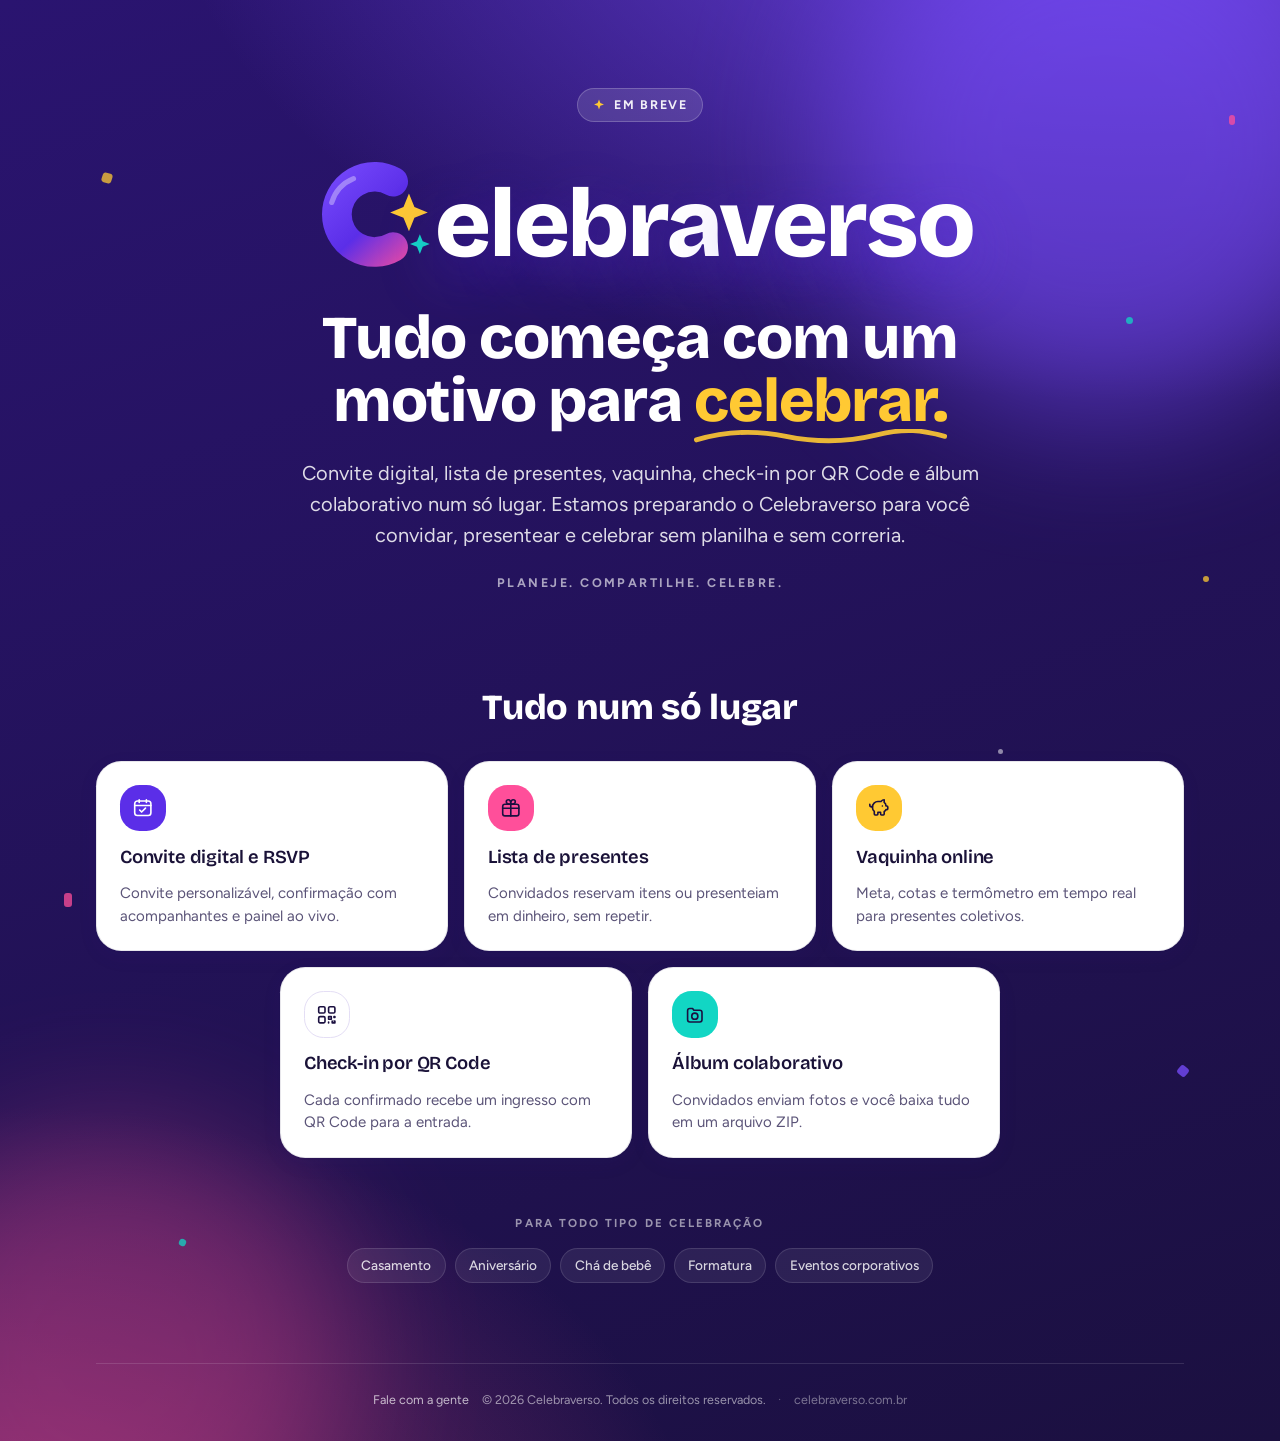
==== commit 9d15d236: "feat: Em breve volta ao layout simples com a identidade do Celebraverso Co-authored-by: OpenBot <335" ====
--- a/index.html
+++ b/index.html
@@ -1,15 +1,12 @@
 <!doctype html>
-<html lang="pt-BR" class="JuWJOq_variable sRYiIW_variable mwSA1G_variable h-full antialiased">
-<head>
+<html lang="pt-BR">
+  <head>
     <meta charset="utf-8" />
     <meta name="viewport" content="width=device-width, initial-scale=1" />
     <title>Celebraverso · Convite digital, lista de presentes e vaquinha — em breve</title>
     <meta name="robots" content="index, follow, max-image-preview:large" />
     <script type="application/ld+json">{"@context":"https://schema.org","@graph":[{"@type":"WebSite","@id":"https://celebraverso.com.br/#site","url":"https://celebraverso.com.br/","name":"Celebraverso","inLanguage":"pt-BR"},{"@type":"Organization","@id":"https://celebraverso.com.br/#org","name":"Celebraverso","url":"https://celebraverso.com.br/","slogan":"Planeje. Compartilhe. Celebre."}]}</script>
-    <meta
-      name="description"
-      content="Celebraverso: convite digital, lista de presentes, vaquinha, check-in por QR Code e álbum colaborativo. Em breve."
-    />
+    <meta name="description" content="Celebraverso: convite digital, lista de presentes, vaquinha, check-in por QR Code e álbum colaborativo. Em breve." />
     <meta name="theme-color" content="#1b1040" />
     <meta name="color-scheme" content="dark light" />
     <link rel="icon" href="favicon.svg?v=2" type="image/svg+xml" />
@@ -20,10 +17,7 @@
     <meta property="og:locale" content="pt_BR" />
     <meta property="og:url" content="https://celebraverso.com.br/" />
     <meta property="og:title" content="Celebraverso · Planeje. Compartilhe. Celebre." />
-    <meta
-      property="og:description"
-      content="Convite digital, lista de presentes, vaquinha, check-in por QR Code e álbum colaborativo num só lugar. Em breve."
-    />
+    <meta property="og:description" content="Convite digital, lista de presentes, vaquinha, check-in por QR Code e álbum colaborativo num só lugar. Em breve." />
     <meta property="og:image" content="https://celebraverso.com.br/og-image.jpg" />
     <meta property="og:image:type" content="image/jpeg" />
     <meta property="og:image:width" content="1200" />
@@ -31,40 +25,375 @@
     <meta property="og:image:alt" content="Celebraverso — Planeje. Compartilhe. Celebre." />
     <meta name="twitter:card" content="summary_large_image" />
     <meta name="twitter:title" content="Celebraverso · Em breve" />
-    <meta
-      name="twitter:description"
-      content="Convite digital, lista de presentes, vaquinha, check-in e álbum colaborativo. Em breve."
-    />
+    <meta name="twitter:description" content="Convite digital, lista de presentes, vaquinha, check-in e álbum colaborativo. Em breve." />
     <meta name="twitter:image" content="https://celebraverso.com.br/og-image.jpg" />
-    <link
-      rel="preload"
-      href="assets/fonts/bricolage-grotesque.woff2"
-      as="font"
-      type="font/woff2"
-      crossorigin
-    />
-    <link
-      rel="preload"
-      href="assets/fonts/figtree.woff2"
-      as="font"
-      type="font/woff2"
-      crossorigin
-    />
-    
+    <link rel="preload" href="assets/fonts/bricolage-grotesque.woff2" as="font" type="font/woff2" crossorigin />
+    <link rel="preload" href="assets/fonts/figtree.woff2" as="font" type="font/woff2" crossorigin />
+    <link rel="stylesheet" href="styles.css" />
+  </head>
+  <body>
+    <a class="skip-link" href="#conteudo">Pular para o conteúdo</a>
+
+    <div id="pagina-black">
+      <div hidden></div>
       
-    
-    
-      <link rel="stylesheet" href="assets/app/base.css" />
-    <link rel="stylesheet" href="assets/app/page.css" />
-    <link rel="stylesheet" href="estatica.css" />
-  </head>
-<body class="flex min-h-full flex-col">
-    <div id="pagina-black">
-      <div hidden=""></div><svg aria-hidden="true" focusable="false" width="0" height="0" class="pointer-events-none absolute size-0 overflow-hidden"><defs><linearGradient id="celebra-c" x1="8" y1="6" x2="56" y2="58" gradientUnits="userSpaceOnUse"><stop offset="0" stop-color="#7a4dff"></stop><stop offset="0.55" stop-color="#5b2ee8"></stop><stop offset="1" stop-color="#ff4f9a"></stop></linearGradient></defs></svg><header class="sticky top-0 z-40 border-b border-foreground/5 bg-background/85 backdrop-blur-md"><div class="mx-auto flex h-16 w-full max-w-6xl items-center justify-between gap-4 px-4 sm:px-6"><a aria-label="Celebraverso, página inicial"  data-soon="true"><span class="inline-block font-heading font-extrabold tracking-[-0.025em] whitespace-nowrap text-[1.65rem]" style="color:#1b1040"><svg width="1.32em" height="1.32em" viewBox="0 0 64 64" fill="none" xmlns="http://www.w3.org/2000/svg" class="inline-block shrink-0 overflow-visible align-baseline" style="vertical-align:-0.23em;margin-right:0.03em" aria-hidden="true"><path d="M44 15.5A19 19 0 1 0 44 48.5" stroke="url(#celebra-c)" stroke-width="15" stroke-linecap="round"></path><path d="M13 26A19 19 0 0 1 24 14" stroke="#ffffff" stroke-opacity="0.35" stroke-width="2.6" stroke-linecap="round"></path><path d="M52.00 21.50L54.76 28.34L61.50 31.00L54.76 33.66L52.00 40.50L49.24 33.66L42.50 31.00L49.24 28.34z" fill="#ffc933" class="origin-center [transform-box:fill-box] motion-safe:animate-twinkle"></path><path d="M57.50 42.00L58.95 45.60L62.50 47.00L58.95 48.40L57.50 52.00L56.05 48.40L52.50 47.00L56.05 45.60z" fill="#12d6c4" class="origin-center [transform-box:fill-box] motion-safe:animate-bit"></path></svg><span class="sr-only">Celebraverso</span><span aria-hidden="true">elebra</span><span aria-hidden="true" style="color:inherit">verso</span></span></a><nav aria-label="Navegação principal" class="hidden md:block"><ul class="flex items-center gap-1"><li><a class="rounded-full px-3.5 py-2 text-sm font-medium text-muted-foreground transition-colors hover:bg-secondary hover:text-primary" href="#recursos">Recursos</a></li><li><a class="rounded-full px-3.5 py-2 text-sm font-medium text-muted-foreground transition-colors hover:bg-secondary hover:text-primary" href="#como-funciona">Como funciona</a></li><li><a class="rounded-full px-3.5 py-2 text-sm font-medium text-muted-foreground transition-colors hover:bg-secondary hover:text-primary" href="#faq">Perguntas</a></li></ul></nav><nav aria-label="Conta" class="flex items-center gap-1.5"><a class="group/button inline-flex shrink-0 items-center justify-center rounded-full border border-transparent bg-clip-padding text-sm font-medium whitespace-nowrap transition-all outline-none select-none focus-visible:border-ring focus-visible:ring-3 focus-visible:ring-ring/50 active:not-aria-[haspopup]:translate-y-px disabled:pointer-events-none disabled:opacity-50 aria-invalid:border-destructive aria-invalid:ring-3 aria-invalid:ring-destructive/20 dark:aria-invalid:border-destructive/50 dark:aria-invalid:ring-destructive/40 [&amp;_svg]:pointer-events-none [&amp;_svg]:shrink-0 [&amp;_svg:not([class*='size-'])]:size-4 bg-primary text-primary-foreground shadow-soft hover:bg-primary/90 h-10 pointer-coarse:h-11 gap-1.5 px-4 has-data-[icon=inline-end]:pr-2 has-data-[icon=inline-start]:pl-2"  data-soon="true">Em breve</a></nav></div></header><main class="flex-1"><section class="relative isolate overflow-hidden rounded-b-[2.5rem] bg-ink text-white sm:rounded-b-[4rem]"><div aria-hidden="true" class="absolute inset-0 -z-10 bg-hero"></div><div aria-hidden="true" class="[container-type:size] pointer-events-none absolute inset-0 overflow-hidden motion-reduce:hidden -z-10"><span class="absolute block will-change-transform motion-safe:animate-drift-down" style="left:3.0%;top:0;width:16px;height:16px;animation-duration:56.0s;animation-delay:0.0s;--dx:-14px;--rot:-50deg;--o:0.62"><svg viewBox="-12 -12 24 24" aria-hidden="true" focusable="false" class="size-full"><path d="M-3.500-4v-2.500c0-5 7-5 7 0V-4" stroke="#ff4f9a" stroke-width="1.800" fill="none"></path><path d="M-8.500-4h17L10 10.500a1.500 1.500 0 0 1-1.500 1.500h-17A1.500 1.500 0 0 1-10 10.500z" fill="#ff4f9a"></path><path d="M-8.500-4h17L10 10.500a1.500 1.500 0 0 1-1.500 1.500h-17A1.500 1.500 0 0 1-10 10.500z" fill="rgba(27,16,64,0.18)"></path><path d="M-4 1.500c2 4 6 4 8 0" stroke="#ffffff" stroke-opacity=".8" stroke-width="1.600" stroke-linecap="round" fill="none"></path></svg></span><span class="absolute block will-change-transform motion-safe:animate-drift-down" style="left:59.9%;top:0;width:9px;height:9px;animation-duration:56.0s;animation-delay:0.0s;--dx:25px;--rot:79deg;--o:0.48000000000000004"><svg viewBox="-12 -12 24 24" aria-hidden="true" focusable="false" class="size-full"><rect x="-3.200" y="-8" width="6.400" height="16" rx="1.600" fill="#ffc933" transform="rotate(28)"></rect></svg></span><span class="absolute block will-change-transform motion-safe:animate-drift-down max-sm:hidden" style="left:24.7%;top:0;width:11px;height:11px;animation-duration:56.0s;animation-delay:-3.1s;--dx:-14px;--rot:-108deg;--o:0.56"><svg viewBox="-12 -12 24 24" aria-hidden="true" focusable="false" class="size-full"><rect x="-3.200" y="-8" width="6.400" height="16" rx="1.600" fill="#ffe066" transform="rotate(28)"></rect></svg></span><span class="absolute block will-change-transform motion-safe:animate-drift-down max-sm:hidden" style="left:81.6%;top:0;width:16px;height:16px;animation-duration:56.0s;animation-delay:-12.4s;--dx:25px;--rot:137deg;--o:0.86"><svg viewBox="-12 -12 24 24" aria-hidden="true" focusable="false" class="size-full"><circle r="10.500" fill="#ffffff"></circle><circle r="8.400" fill="none" stroke="#1b1040" stroke-opacity=".22" stroke-width="1"></circle><path d="M3.600-3.600C3-6.600-4.400-6.600-4.400-3.200-4.400 0 4.400 0 4.400 3.400 4.400 6.800-3 6.800-3.800 3.800" stroke="#1b1040" stroke-opacity=".8" stroke-width="2" stroke-linecap="round" fill="none"></path><path d="M0-9V9" stroke="#1b1040" stroke-opacity=".8" stroke-width="1.600" stroke-linecap="round"></path></svg></span><span class="absolute block will-change-transform motion-safe:animate-drift-down" style="left:46.4%;top:0;width:9px;height:9px;animation-duration:56.0s;animation-delay:-6.2s;--dx:-14px;--rot:-56deg;--o:0.4"><svg viewBox="-12 -12 24 24" aria-hidden="true" focusable="false" class="size-full"><rect x="-3.200" y="-8" width="6.400" height="16" rx="1.600" fill="#ffe066" transform="rotate(28)"></rect></svg></span><span class="absolute block will-change-transform motion-safe:animate-drift-down max-sm:hidden" style="left:11.3%;top:0;width:11px;height:11px;animation-duration:56.0s;animation-delay:-9.3s;--dx:25px;--rot:85deg;--o:0.48000000000000004"><svg viewBox="-12 -12 24 24" aria-hidden="true" focusable="false" class="size-full"><rect x="-3.200" y="-8" width="6.400" height="16" rx="1.600" fill="#ffb800" transform="rotate(28)"></rect></svg></span><span class="absolute block will-change-transform motion-safe:animate-drift-down" style="left:68.2%;top:0;width:16px;height:16px;animation-duration:56.0s;animation-delay:-6.2s;--dx:-14px;--rot:-114deg;--o:0.78"><svg viewBox="-12 -12 24 24" aria-hidden="true" focusable="false" class="size-full"><path d="M-3.500-4v-2.500c0-5 7-5 7 0V-4" stroke="#12d6c4" stroke-width="1.800" fill="none"></path><path d="M-8.500-4h17L10 10.500a1.500 1.500 0 0 1-1.500 1.500h-17A1.500 1.500 0 0 1-10 10.500z" fill="#12d6c4"></path><path d="M-8.500-4h17L10 10.500a1.500 1.500 0 0 1-1.500 1.500h-17A1.500 1.500 0 0 1-10 10.500z" fill="rgba(27,16,64,0.18)"></path><path d="M-4 1.500c2 4 6 4 8 0" stroke="#ffffff" stroke-opacity=".8" stroke-width="1.600" stroke-linecap="round" fill="none"></path></svg></span><span class="absolute block will-change-transform motion-safe:animate-drift-down" style="left:33.0%;top:0;width:9px;height:9px;animation-duration:56.0s;animation-delay:-12.4s;--dx:25px;--rot:143deg;--o:0.64"><svg viewBox="-12 -12 24 24" aria-hidden="true" focusable="false" class="size-full"><rect x="-3.200" y="-8" width="6.400" height="16" rx="1.600" fill="#ffb800" transform="rotate(28)"></rect></svg></span><span class="absolute block will-change-transform motion-safe:animate-drift-down max-sm:hidden" style="left:89.9%;top:0;width:11px;height:11px;animation-duration:56.0s;animation-delay:-15.6s;--dx:-14px;--rot:-62deg;--o:0.4"><svg viewBox="-12 -12 24 24" aria-hidden="true" focusable="false" class="size-full"><rect x="-3.200" y="-8" width="6.400" height="16" rx="1.600" fill="#ffe066" transform="rotate(28)"></rect></svg></span><span class="absolute block will-change-transform motion-safe:animate-drift-down max-sm:hidden" style="left:54.7%;top:0;width:16px;height:16px;animation-duration:56.0s;animation-delay:-24.9s;--dx:25px;--rot:91deg;--o:0.7"><svg viewBox="-12 -12 24 24" aria-hidden="true" focusable="false" class="size-full"><path d="M0-12l3.4 8.6L12 0l-8.6 3.4L0 12l-3.4-8.6L-12 0l8.6-3.4z" fill="#ffc933"></path></svg></span><span class="absolute block will-change-transform motion-safe:animate-drift-down" style="left:19.6%;top:0;width:9px;height:9px;animation-duration:56.0s;animation-delay:-18.7s;--dx:-14px;--rot:-120deg;--o:0.56"><svg viewBox="-12 -12 24 24" aria-hidden="true" focusable="false" class="size-full"><rect x="-3.200" y="-8" width="6.400" height="16" rx="1.600" fill="#fff2a8" transform="rotate(28)"></rect></svg></span><span class="absolute block will-change-transform motion-safe:animate-drift-down max-sm:hidden" style="left:76.5%;top:0;width:11px;height:11px;animation-duration:56.0s;animation-delay:-21.8s;--dx:25px;--rot:149deg;--o:0.64"><svg viewBox="-12 -12 24 24" aria-hidden="true" focusable="false" class="size-full"><rect x="-3.200" y="-8" width="6.400" height="16" rx="1.600" fill="#fff2a8" transform="rotate(28)"></rect></svg></span><span class="absolute block will-change-transform motion-safe:animate-drift-down" style="left:41.3%;top:0;width:16px;height:16px;animation-duration:56.0s;animation-delay:-18.7s;--dx:-14px;--rot:-68deg;--o:0.62"><svg viewBox="-12 -12 24 24" aria-hidden="true" focusable="false" class="size-full"><path d="M0 4.4c-2.6 2.4 2.6 4.2 0 6.6s2.2 1.2 0 1" stroke="#ffffff" stroke-opacity=".75" stroke-width="1" stroke-linecap="round" fill="none"></path><path d="M-1.6 3.2h3.2L0 5.2z" fill="#ffc933"></path><ellipse cy="-4" rx="7" ry="8" fill="#ffc933"></ellipse><ellipse cx="-2.6" cy="-7.4" rx="1.6" ry="2.8" fill="#ffffff" opacity=".4"></ellipse></svg></span><span class="absolute block will-change-transform motion-safe:animate-drift-down" style="left:6.2%;top:0;width:9px;height:9px;animation-duration:56.0s;animation-delay:-24.9s;--dx:25px;--rot:97deg;--o:0.48000000000000004"><svg viewBox="-12 -12 24 24" aria-hidden="true" focusable="false" class="size-full"><rect x="-3.200" y="-8" width="6.400" height="16" rx="1.600" fill="#ffc933" transform="rotate(28)"></rect></svg></span><span class="absolute block will-change-transform motion-safe:animate-drift-down max-sm:hidden" style="left:63.0%;top:0;width:11px;height:11px;animation-duration:56.0s;animation-delay:-28.0s;--dx:-14px;--rot:-126deg;--o:0.56"><svg viewBox="-12 -12 24 24" aria-hidden="true" focusable="false" class="size-full"><rect x="-3.200" y="-8" width="6.400" height="16" rx="1.600" fill="#ffe066" transform="rotate(28)"></rect></svg></span><span class="absolute block will-change-transform motion-safe:animate-drift-down max-sm:hidden" style="left:27.9%;top:0;width:16px;height:16px;animation-duration:56.0s;animation-delay:-37.3s;--dx:25px;--rot:155deg;--o:0.86"><svg viewBox="-12 -12 24 24" aria-hidden="true" focusable="false" class="size-full"><circle r="10.500" fill="#ffc933"></circle><circle r="8.400" fill="none" stroke="#1b1040" stroke-opacity=".22" stroke-width="1"></circle><path d="M3.600-3.600C3-6.600-4.400-6.600-4.400-3.200-4.400 0 4.400 0 4.400 3.400 4.400 6.800-3 6.800-3.800 3.800" stroke="#1b1040" stroke-opacity=".8" stroke-width="2" stroke-linecap="round" fill="none"></path><path d="M0-9V9" stroke="#1b1040" stroke-opacity=".8" stroke-width="1.600" stroke-linecap="round"></path></svg></span><span class="absolute block will-change-transform motion-safe:animate-drift-down" style="left:84.7%;top:0;width:9px;height:9px;animation-duration:56.0s;animation-delay:-31.1s;--dx:-14px;--rot:-74deg;--o:0.4"><svg viewBox="-12 -12 24 24" aria-hidden="true" focusable="false" class="size-full"><rect x="-3.200" y="-8" width="6.400" height="16" rx="1.600" fill="#ffc933" transform="rotate(28)"></rect></svg></span><span class="absolute block will-change-transform motion-safe:animate-drift-down max-sm:hidden" style="left:49.6%;top:0;width:11px;height:11px;animation-duration:56.0s;animation-delay:-34.2s;--dx:25px;--rot:103deg;--o:0.48000000000000004"><svg viewBox="-12 -12 24 24" aria-hidden="true" focusable="false" class="size-full"><rect x="-3.200" y="-8" width="6.400" height="16" rx="1.600" fill="#ffb800" transform="rotate(28)"></rect></svg></span><span class="absolute block will-change-transform motion-safe:animate-drift-down" style="left:14.5%;top:0;width:16px;height:16px;animation-duration:56.0s;animation-delay:-31.1s;--dx:-14px;--rot:-132deg;--o:0.78"><svg viewBox="-12 -12 24 24" aria-hidden="true" focusable="false" class="size-full"><path d="M-10 0-3-9H9.500a1 1 0 0 1 1 1V9a1 1 0 0 1-1 1H-3z" fill="#ffc933"></path><circle cx="-3.500" cy="0" r="1.800" fill="#1b1040" opacity=".7"></circle><path d="M2.500 5.500 7-4" stroke="#1b1040" stroke-opacity=".7" stroke-width="1.600" stroke-linecap="round"></path><circle cx="3" cy="-3" r="1.300" fill="#1b1040" opacity=".7"></circle><circle cx="6.500" cy="4.500" r="1.300" fill="#1b1040" opacity=".7"></circle></svg></span><span class="absolute block will-change-transform motion-safe:animate-drift-down" style="left:71.3%;top:0;width:9px;height:9px;animation-duration:56.0s;animation-delay:-37.3s;--dx:25px;--rot:51deg;--o:0.64"><svg viewBox="-12 -12 24 24" aria-hidden="true" focusable="false" class="size-full"><rect x="-3.200" y="-8" width="6.400" height="16" rx="1.600" fill="#ffb800" transform="rotate(28)"></rect></svg></span><span class="absolute block will-change-transform motion-safe:animate-drift-down max-sm:hidden" style="left:36.2%;top:0;width:11px;height:11px;animation-duration:56.0s;animation-delay:-40.4s;--dx:-14px;--rot:-80deg;--o:0.4"><svg viewBox="-12 -12 24 24" aria-hidden="true" focusable="false" class="size-full"><rect x="-3.200" y="-8" width="6.400" height="16" rx="1.600" fill="#fff2a8" transform="rotate(28)"></rect></svg></span><span class="absolute block will-change-transform motion-safe:animate-drift-down max-sm:hidden" style="left:93.0%;top:0;width:16px;height:16px;animation-duration:56.0s;animation-delay:-49.8s;--dx:25px;--rot:109deg;--o:0.7"><svg viewBox="-12 -12 24 24" aria-hidden="true" focusable="false" class="size-full"><path d="M-3.500-4v-2.500c0-5 7-5 7 0V-4" stroke="#ff4f9a" stroke-width="1.800" fill="none"></path><path d="M-8.500-4h17L10 10.500a1.500 1.500 0 0 1-1.500 1.500h-17A1.500 1.500 0 0 1-10 10.500z" fill="#ff4f9a"></path><path d="M-8.500-4h17L10 10.500a1.500 1.500 0 0 1-1.500 1.500h-17A1.500 1.500 0 0 1-10 10.500z" fill="rgba(27,16,64,0.18)"></path><path d="M-4 1.500c2 4 6 4 8 0" stroke="#ffffff" stroke-opacity=".8" stroke-width="1.600" stroke-linecap="round" fill="none"></path></svg></span><span class="absolute block will-change-transform motion-safe:animate-drift-down" style="left:57.9%;top:0;width:9px;height:9px;animation-duration:56.0s;animation-delay:-43.6s;--dx:-14px;--rot:-138deg;--o:0.56"><svg viewBox="-12 -12 24 24" aria-hidden="true" focusable="false" class="size-full"><rect x="-3.200" y="-8" width="6.400" height="16" rx="1.600" fill="#fff2a8" transform="rotate(28)"></rect></svg></span><span class="absolute block will-change-transform motion-safe:animate-drift-down max-sm:hidden" style="left:22.8%;top:0;width:11px;height:11px;animation-duration:56.0s;animation-delay:-46.7s;--dx:25px;--rot:57deg;--o:0.64"><svg viewBox="-12 -12 24 24" aria-hidden="true" focusable="false" class="size-full"><rect x="-3.200" y="-8" width="6.400" height="16" rx="1.600" fill="#ffc933" transform="rotate(28)"></rect></svg></span><span class="absolute block will-change-transform motion-safe:animate-drift-down" style="left:79.6%;top:0;width:16px;height:16px;animation-duration:56.0s;animation-delay:-43.6s;--dx:-14px;--rot:-86deg;--o:0.62"><svg viewBox="-12 -12 24 24" aria-hidden="true" focusable="false" class="size-full"><path d="M-10 0-3-9H9.500a1 1 0 0 1 1 1V9a1 1 0 0 1-1 1H-3z" fill="#ff4f9a"></path><circle cx="-3.500" cy="0" r="1.800" fill="#1b1040" opacity=".7"></circle><path d="M2.500 5.500 7-4" stroke="#1b1040" stroke-opacity=".7" stroke-width="1.600" stroke-linecap="round"></path><circle cx="3" cy="-3" r="1.300" fill="#1b1040" opacity=".7"></circle><circle cx="6.500" cy="4.500" r="1.300" fill="#1b1040" opacity=".7"></circle></svg></span><span class="absolute block will-change-transform motion-safe:animate-drift-down" style="left:44.5%;top:0;width:9px;height:9px;animation-duration:56.0s;animation-delay:-49.8s;--dx:25px;--rot:115deg;--o:0.48000000000000004"><svg viewBox="-12 -12 24 24" aria-hidden="true" focusable="false" class="size-full"><rect x="-3.200" y="-8" width="6.400" height="16" rx="1.600" fill="#ffc933" transform="rotate(28)"></rect></svg></span><span class="absolute block will-change-transform motion-safe:animate-drift-down max-sm:hidden" style="left:9.3%;top:0;width:11px;height:11px;animation-duration:56.0s;animation-delay:-52.9s;--dx:-14px;--rot:-144deg;--o:0.56"><svg viewBox="-12 -12 24 24" aria-hidden="true" focusable="false" class="size-full"><rect x="-3.200" y="-8" width="6.400" height="16" rx="1.600" fill="#ffe066" transform="rotate(28)"></rect></svg></span></div><div class="mx-auto grid w-full max-w-6xl items-center gap-14 px-4 pt-14 pb-28 sm:px-6 sm:pt-20 lg:grid-cols-[1.05fr_0.95fr] lg:gap-10 lg:pb-32"><div class="grid justify-items-start gap-6"><span class="inline-flex items-center gap-2 rounded-full bg-white/12 px-3.5 py-1.5 text-xs font-semibold ring-1 ring-white/20 motion-safe:animate-rise"><svg xmlns="http://www.w3.org/2000/svg" width="24" height="24" viewBox="0 0 24 24" fill="none" stroke="currentColor" stroke-width="2" stroke-linecap="round" stroke-linejoin="round" class="lucide lucide-sparkles lucide-stars size-3.5 text-sun motion-safe:animate-sparkle" aria-hidden="true"><path d="M11.017 2.814a1 1 0 0 1 1.966 0l1.051 5.558a2 2 0 0 0 1.594 1.594l5.558 1.051a1 1 0 0 1 0 1.966l-5.558 1.051a2 2 0 0 0-1.594 1.594l-1.051 5.558a1 1 0 0 1-1.966 0l-1.051-5.558a2 2 0 0 0-1.594-1.594l-5.558-1.051a1 1 0 0 1 0-1.966l5.558-1.051a2 2 0 0 0 1.594-1.594z"></path><path d="M20 2v4"></path><path d="M22 4h-4"></path><circle cx="4" cy="20" r="2"></circle></svg>Planeje. Compartilhe. Celebre.</span><h1 class="text-[2.7rem] leading-[1.02] font-extrabold text-balance [animation-delay:80ms] motion-safe:animate-rise sm:text-6xl lg:text-[4.4rem]">Tudo começa com um motivo para <span class="relative inline-block text-sun">celebrar.<svg aria-hidden="true" viewBox="0 0 220 14" preserveAspectRatio="none" class="absolute -bottom-2 left-0 h-2.5 w-full"><path d="M2 9c28-8 52-8 78-3s52 5 78-1 40-4 60 1" fill="none" stroke="currentColor" stroke-width="4" stroke-linecap="round"></path></svg></span></h1><p class="max-w-xl text-lg text-pretty text-white/85 [animation-delay:160ms] motion-safe:animate-rise sm:text-xl">Em breve: crie um convite lindo, mande pelo WhatsApp e acompanhe confirmações, presentes e vaquinhas num só lugar. Sem planilha e sem correr atrás de resposta.</p><div class="flex flex-wrap gap-3 pt-1 [animation-delay:240ms] motion-safe:animate-rise"><a class="group/button inline-flex shrink-0 items-center justify-center rounded-full border border-transparent bg-clip-padding font-medium whitespace-nowrap transition-all outline-none select-none focus-visible:border-ring focus-visible:ring-3 focus-visible:ring-ring/50 active:not-aria-[haspopup]:translate-y-px disabled:pointer-events-none disabled:opacity-50 aria-invalid:border-destructive aria-invalid:ring-3 aria-invalid:ring-destructive/20 dark:aria-invalid:border-destructive/50 dark:aria-invalid:ring-destructive/40 [&amp;_svg]:pointer-events-none [&amp;_svg]:shrink-0 [&amp;_svg:not([class*='size-'])]:size-4 bg-sun text-ink hover:bg-sun/90 h-12 pointer-coarse:h-12 gap-2 px-7 text-base has-data-[icon=inline-end]:pr-2 has-data-[icon=inline-start]:pl-2 btn-shine shadow-glow"  data-soon="true">Em breve <svg xmlns="http://www.w3.org/2000/svg" width="24" height="24" viewBox="0 0 24 24" fill="none" stroke="currentColor" stroke-width="2" stroke-linecap="round" stroke-linejoin="round" class="lucide lucide-arrow-right" aria-hidden="true"><path d="M5 12h14"></path><path d="m12 5 7 7-7 7"></path></svg></a><a class="group/button inline-flex shrink-0 items-center justify-center rounded-full border border-transparent bg-clip-padding font-medium whitespace-nowrap transition-all outline-none select-none focus-visible:border-ring focus-visible:ring-3 focus-visible:ring-ring/50 active:not-aria-[haspopup]:translate-y-px disabled:pointer-events-none disabled:opacity-50 aria-invalid:border-destructive aria-invalid:ring-3 aria-invalid:ring-destructive/20 dark:aria-invalid:border-destructive/50 dark:aria-invalid:ring-destructive/40 [&amp;_svg]:pointer-events-none [&amp;_svg]:shrink-0 [&amp;_svg:not([class*='size-'])]:size-4 aria-expanded:bg-muted aria-expanded:text-foreground dark:hover:bg-muted/50 h-12 pointer-coarse:h-12 gap-2 px-7 text-base has-data-[icon=inline-end]:pr-2 has-data-[icon=inline-start]:pl-2 text-white ring-1 ring-white/30 hover:bg-white/10 hover:text-white" href="#como-funciona">Ver como funciona</a></div><ul class="flex flex-wrap gap-x-5 gap-y-2 pt-2 text-sm text-white/80 [animation-delay:320ms] motion-safe:animate-rise"><li class="flex items-center gap-1.5"><svg xmlns="http://www.w3.org/2000/svg" width="24" height="24" viewBox="0 0 24 24" fill="none" stroke="currentColor" stroke-width="2" stroke-linecap="round" stroke-linejoin="round" class="lucide lucide-check size-4 text-aqua" aria-hidden="true"><path d="M20 6 9 17l-5-5"></path></svg> Convidado responde pelo celular</li></ul></div><div aria-hidden="true" class="relative mx-auto w-full max-w-[24rem] select-none [perspective:1400px] sm:max-w-[28rem] exemplo-host"><span class="exemplo exemplo-hero">Exemplo ilustrativo</span><div class="relative mx-auto aspect-[4/5] w-full [transform:rotateX(var(--rx,0deg))_rotateY(var(--ry,0deg))] transition-transform duration-200 ease-out [transform-style:preserve-3d]"><div class="absolute inset-x-[8%] inset-y-[6%] rounded-[3rem] bg-white/10" style="transform:translateZ(-60px)"></div><div class="absolute inset-x-[18%] inset-y-[14%] rounded-[3rem] bg-gradient-to-br from-violet-soft via-primary to-pink opacity-90 shadow-glow" style="transform:translateZ(-30px) rotate(4deg)"></div><div class="absolute top-[4%] left-1/2 w-[15.5rem] sm:w-[17rem]" style="transform:translateX(-50%) translateZ(10px)"><div class="rounded-[2.5rem] border-[7px] border-ink bg-ink shadow-pop"><div class="overflow-hidden rounded-[2rem] bg-background text-foreground"><div class="mx-auto mt-2 h-1.5 w-14 rounded-full bg-ink/80"></div><div class="bg-brand relative mt-3 overflow-hidden px-5 pt-6 pb-7 text-center text-white"><span class="absolute -top-6 -right-6 size-24 rounded-full bg-pink/80 motion-safe:animate-float-slow"></span><span class="absolute bottom-3 -left-4 size-10 rotate-12 rounded-lg bg-sun [animation-delay:-3s] motion-safe:animate-float"></span><svg xmlns="http://www.w3.org/2000/svg" width="24" height="24" viewBox="0 0 24 24" fill="none" stroke="currentColor" stroke-width="2" stroke-linecap="round" stroke-linejoin="round" class="lucide lucide-sparkles lucide-stars absolute top-3 left-4 size-4 text-sun motion-safe:animate-sparkle" aria-hidden="true"><path d="M11.017 2.814a1 1 0 0 1 1.966 0l1.051 5.558a2 2 0 0 0 1.594 1.594l5.558 1.051a1 1 0 0 1 0 1.966l-5.558 1.051a2 2 0 0 0-1.594 1.594l-1.051 5.558a1 1 0 0 1-1.966 0l-1.051-5.558a2 2 0 0 0-1.594-1.594l-5.558-1.051a1 1 0 0 1 0-1.966l5.558-1.051a2 2 0 0 0 1.594-1.594z"></path><path d="M20 2v4"></path><path d="M22 4h-4"></path><circle cx="4" cy="20" r="2"></circle></svg><p class="relative text-[0.6rem] font-semibold tracking-[0.22em] uppercase opacity-90">Você está convidado(a)</p><p class="relative mt-2 font-heading text-[1.65rem] leading-[1.05] font-extrabold">Aniversário<br>da Júlia</p><p class="relative mt-2 text-xs opacity-90">Sáb, 14 de março · 19h</p></div><div class="grid gap-2.5 px-4 py-4"><p class="text-center text-[0.7rem] font-medium text-muted-foreground">Você vai?</p><span class="flex h-9 items-center justify-center rounded-full bg-primary text-xs font-semibold text-primary-foreground shadow-glow">Eu vou!</span><span class="flex h-9 items-center justify-center rounded-full border text-xs font-medium">Não posso</span><div class="mt-1 flex items-center justify-center gap-1.5 text-[0.65rem] text-muted-foreground"><span class="size-1.5 rounded-full bg-success"></span>42 confirmados até agora</div></div></div></div></div><div class="absolute top-[2%] left-0 w-44 sm:left-[-6%]" style="transform:translateZ(90px)"><div class="rounded-2xl bg-card p-3 text-card-foreground shadow-pop ring-1 ring-foreground/5 motion-safe:animate-float" style="animation-delay:0s"><div class="flex items-center gap-2.5"><span class="flex size-8 shrink-0 items-center justify-center rounded-full bg-success/15 text-success-text"><svg xmlns="http://www.w3.org/2000/svg" width="24" height="24" viewBox="0 0 24 24" fill="none" stroke="currentColor" stroke-width="2" stroke-linecap="round" stroke-linejoin="round" class="lucide lucide-check size-4" aria-hidden="true"><path d="M20 6 9 17l-5-5"></path></svg></span><div class="min-w-0 text-xs leading-tight"><p class="font-semibold">Marina confirmou</p><p class="text-muted-foreground">+ 2 acompanhantes</p></div></div></div></div><div class="absolute top-[44%] right-0 w-48 sm:right-[-9%]" style="transform:translateZ(110px)"><div class="rounded-2xl bg-card p-3 text-card-foreground shadow-pop ring-1 ring-foreground/5 motion-safe:animate-float" style="animation-delay:-3s"><div class="flex items-center gap-2.5"><span class="flex size-8 shrink-0 items-center justify-center rounded-full bg-pink/25 text-pink-text"><svg xmlns="http://www.w3.org/2000/svg" width="24" height="24" viewBox="0 0 24 24" fill="none" stroke="currentColor" stroke-width="2" stroke-linecap="round" stroke-linejoin="round" class="lucide lucide-gift size-4" aria-hidden="true"><path d="M12 7v14"></path><path d="M20 11v8a2 2 0 0 1-2 2H6a2 2 0 0 1-2-2v-8"></path><path d="M7.5 7a1 1 0 0 1 0-5A4.8 8 0 0 1 12 7a4.8 8 0 0 1 4.5-5 1 1 0 0 1 0 5"></path><rect x="3" y="7" width="18" height="4" rx="1"></rect></svg></span><div class="min-w-0 text-xs leading-tight"><p class="font-semibold">Presente reservado</p><p class="text-muted-foreground">Air fryer</p></div></div></div></div><div class="absolute bottom-[3%] left-[0%] w-52 sm:left-[-5%]" style="transform:translateZ(80px)"><div class="rounded-2xl bg-card p-3 text-card-foreground shadow-pop ring-1 ring-foreground/5 motion-safe:animate-float" style="animation-delay:-5s"><div class="text-xs leading-tight"><div class="flex items-center justify-between font-semibold"><span>Vaquinha</span><span class="text-primary">72%</span></div><div class="mt-2 h-2 overflow-hidden rounded-full bg-muted"><div class="bg-brand h-full w-[72%] rounded-full"></div></div><p class="mt-1.5 text-muted-foreground">R$ 1.440 de R$ 2.000</p></div></div></div><div class="absolute right-[0%] bottom-[14%] sm:right-[-4%]" style="transform:translateZ(120px)"><div class="rounded-2xl bg-card p-3 text-card-foreground shadow-pop ring-1 ring-foreground/5 motion-safe:animate-float" style="animation-delay:-2s"><svg xmlns="http://www.w3.org/2000/svg" width="24" height="24" viewBox="0 0 24 24" fill="none" stroke="currentColor" stroke-width="2" stroke-linecap="round" stroke-linejoin="round" class="lucide lucide-qr-code size-7 text-primary" aria-hidden="true"><rect width="5" height="5" x="3" y="3" rx="1"></rect><rect width="5" height="5" x="16" y="3" rx="1"></rect><rect width="5" height="5" x="3" y="16" rx="1"></rect><path d="M21 16h-3a2 2 0 0 0-2 2v3"></path><path d="M21 21v.01"></path><path d="M12 7v3a2 2 0 0 1-2 2H7"></path><path d="M3 12h.01"></path><path d="M12 3h.01"></path><path d="M12 16v.01"></path><path d="M16 12h1"></path><path d="M21 12v.01"></path><path d="M12 21v-1"></path></svg></div></div></div></div></div><div aria-hidden="true" class="absolute inset-x-0 bottom-0 overflow-hidden border-t border-white/10 bg-ink/40 py-3.5 backdrop-blur-sm"><ul class="flex w-max gap-10 motion-safe:animate-marquee"><li class="flex items-center gap-10 text-sm font-semibold whitespace-nowrap text-white/75">Convite digital<svg xmlns="http://www.w3.org/2000/svg" width="24" height="24" viewBox="0 0 24 24" fill="none" stroke="currentColor" stroke-width="2" stroke-linecap="round" stroke-linejoin="round" class="lucide lucide-sparkles lucide-stars size-4 text-sun motion-safe:animate-sparkle" aria-hidden="true"><path d="M11.017 2.814a1 1 0 0 1 1.966 0l1.051 5.558a2 2 0 0 0 1.594 1.594l5.558 1.051a1 1 0 0 1 0 1.966l-5.558 1.051a2 2 0 0 0-1.594 1.594l-1.051 5.558a1 1 0 0 1-1.966 0l-1.051-5.558a2 2 0 0 0-1.594-1.594l-5.558-1.051a1 1 0 0 1 0-1.966l5.558-1.051a2 2 0 0 0 1.594-1.594z"></path><path d="M20 2v4"></path><path d="M22 4h-4"></path><circle cx="4" cy="20" r="2"></circle></svg></li><li class="flex items-center gap-10 text-sm font-semibold whitespace-nowrap text-white/75">Lista de presentes<svg xmlns="http://www.w3.org/2000/svg" width="24" height="24" viewBox="0 0 24 24" fill="none" stroke="currentColor" stroke-width="2" stroke-linecap="round" stroke-linejoin="round" class="lucide lucide-sparkles lucide-stars size-4 text-sun motion-safe:animate-sparkle" aria-hidden="true"><path d="M11.017 2.814a1 1 0 0 1 1.966 0l1.051 5.558a2 2 0 0 0 1.594 1.594l5.558 1.051a1 1 0 0 1 0 1.966l-5.558 1.051a2 2 0 0 0-1.594 1.594l-1.051 5.558a1 1 0 0 1-1.966 0l-1.051-5.558a2 2 0 0 0-1.594-1.594l-5.558-1.051a1 1 0 0 1 0-1.966l5.558-1.051a2 2 0 0 0 1.594-1.594z"></path><path d="M20 2v4"></path><path d="M22 4h-4"></path><circle cx="4" cy="20" r="2"></circle></svg></li><li class="flex items-center gap-10 text-sm font-semibold whitespace-nowrap text-white/75">Vaquinha<svg xmlns="http://www.w3.org/2000/svg" width="24" height="24" viewBox="0 0 24 24" fill="none" stroke="currentColor" stroke-width="2" stroke-linecap="round" stroke-linejoin="round" class="lucide lucide-sparkles lucide-stars size-4 text-sun motion-safe:animate-sparkle" aria-hidden="true"><path d="M11.017 2.814a1 1 0 0 1 1.966 0l1.051 5.558a2 2 0 0 0 1.594 1.594l5.558 1.051a1 1 0 0 1 0 1.966l-5.558 1.051a2 2 0 0 0-1.594 1.594l-1.051 5.558a1 1 0 0 1-1.966 0l-1.051-5.558a2 2 0 0 0-1.594-1.594l-5.558-1.051a1 1 0 0 1 0-1.966l5.558-1.051a2 2 0 0 0 1.594-1.594z"></path><path d="M20 2v4"></path><path d="M22 4h-4"></path><circle cx="4" cy="20" r="2"></circle></svg></li><li class="flex items-center gap-10 text-sm font-semibold whitespace-nowrap text-white/75">Check-in por QR Code<svg xmlns="http://www.w3.org/2000/svg" width="24" height="24" viewBox="0 0 24 24" fill="none" stroke="currentColor" stroke-width="2" stroke-linecap="round" stroke-linejoin="round" class="lucide lucide-sparkles lucide-stars size-4 text-sun motion-safe:animate-sparkle" aria-hidden="true"><path d="M11.017 2.814a1 1 0 0 1 1.966 0l1.051 5.558a2 2 0 0 0 1.594 1.594l5.558 1.051a1 1 0 0 1 0 1.966l-5.558 1.051a2 2 0 0 0-1.594 1.594l-1.051 5.558a1 1 0 0 1-1.966 0l-1.051-5.558a2 2 0 0 0-1.594-1.594l-5.558-1.051a1 1 0 0 1 0-1.966l5.558-1.051a2 2 0 0 0 1.594-1.594z"></path><path d="M20 2v4"></path><path d="M22 4h-4"></path><circle cx="4" cy="20" r="2"></circle></svg></li><li class="flex items-center gap-10 text-sm font-semibold whitespace-nowrap text-white/75">Álbum colaborativo<svg xmlns="http://www.w3.org/2000/svg" width="24" height="24" viewBox="0 0 24 24" fill="none" stroke="currentColor" stroke-width="2" stroke-linecap="round" stroke-linejoin="round" class="lucide lucide-sparkles lucide-stars size-4 text-sun motion-safe:animate-sparkle" aria-hidden="true"><path d="M11.017 2.814a1 1 0 0 1 1.966 0l1.051 5.558a2 2 0 0 0 1.594 1.594l5.558 1.051a1 1 0 0 1 0 1.966l-5.558 1.051a2 2 0 0 0-1.594 1.594l-1.051 5.558a1 1 0 0 1-1.966 0l-1.051-5.558a2 2 0 0 0-1.594-1.594l-5.558-1.051a1 1 0 0 1 0-1.966l5.558-1.051a2 2 0 0 0 1.594-1.594z"></path><path d="M20 2v4"></path><path d="M22 4h-4"></path><circle cx="4" cy="20" r="2"></circle></svg></li><li class="flex items-center gap-10 text-sm font-semibold whitespace-nowrap text-white/75">Mapa de mesas<svg xmlns="http://www.w3.org/2000/svg" width="24" height="24" viewBox="0 0 24 24" fill="none" stroke="currentColor" stroke-width="2" stroke-linecap="round" stroke-linejoin="round" class="lucide lucide-sparkles lucide-stars size-4 text-sun motion-safe:animate-sparkle" aria-hidden="true"><path d="M11.017 2.814a1 1 0 0 1 1.966 0l1.051 5.558a2 2 0 0 0 1.594 1.594l5.558 1.051a1 1 0 0 1 0 1.966l-5.558 1.051a2 2 0 0 0-1.594 1.594l-1.051 5.558a1 1 0 0 1-1.966 0l-1.051-5.558a2 2 0 0 0-1.594-1.594l-5.558-1.051a1 1 0 0 1 0-1.966l5.558-1.051a2 2 0 0 0 1.594-1.594z"></path><path d="M20 2v4"></path><path d="M22 4h-4"></path><circle cx="4" cy="20" r="2"></circle></svg></li><li class="flex items-center gap-10 text-sm font-semibold whitespace-nowrap text-white/75">Checklist e orçamento<svg xmlns="http://www.w3.org/2000/svg" width="24" height="24" viewBox="0 0 24 24" fill="none" stroke="currentColor" stroke-width="2" stroke-linecap="round" stroke-linejoin="round" class="lucide lucide-sparkles lucide-stars size-4 text-sun motion-safe:animate-sparkle" aria-hidden="true"><path d="M11.017 2.814a1 1 0 0 1 1.966 0l1.051 5.558a2 2 0 0 0 1.594 1.594l5.558 1.051a1 1 0 0 1 0 1.966l-5.558 1.051a2 2 0 0 0-1.594 1.594l-1.051 5.558a1 1 0 0 1-1.966 0l-1.051-5.558a2 2 0 0 0-1.594-1.594l-5.558-1.051a1 1 0 0 1 0-1.966l5.558-1.051a2 2 0 0 0 1.594-1.594z"></path><path d="M20 2v4"></path><path d="M22 4h-4"></path><circle cx="4" cy="20" r="2"></circle></svg></li><li class="flex items-center gap-10 text-sm font-semibold whitespace-nowrap text-white/75">Lembretes automáticos<svg xmlns="http://www.w3.org/2000/svg" width="24" height="24" viewBox="0 0 24 24" fill="none" stroke="currentColor" stroke-width="2" stroke-linecap="round" stroke-linejoin="round" class="lucide lucide-sparkles lucide-stars size-4 text-sun motion-safe:animate-sparkle" aria-hidden="true"><path d="M11.017 2.814a1 1 0 0 1 1.966 0l1.051 5.558a2 2 0 0 0 1.594 1.594l5.558 1.051a1 1 0 0 1 0 1.966l-5.558 1.051a2 2 0 0 0-1.594 1.594l-1.051 5.558a1 1 0 0 1-1.966 0l-1.051-5.558a2 2 0 0 0-1.594-1.594l-5.558-1.051a1 1 0 0 1 0-1.966l5.558-1.051a2 2 0 0 0 1.594-1.594z"></path><path d="M20 2v4"></path><path d="M22 4h-4"></path><circle cx="4" cy="20" r="2"></circle></svg></li><li class="flex items-center gap-10 text-sm font-semibold whitespace-nowrap text-white/75">Relatório em PDF<svg xmlns="http://www.w3.org/2000/svg" width="24" height="24" viewBox="0 0 24 24" fill="none" stroke="currentColor" stroke-width="2" stroke-linecap="round" stroke-linejoin="round" class="lucide lucide-sparkles lucide-stars size-4 text-sun motion-safe:animate-sparkle" aria-hidden="true"><path d="M11.017 2.814a1 1 0 0 1 1.966 0l1.051 5.558a2 2 0 0 0 1.594 1.594l5.558 1.051a1 1 0 0 1 0 1.966l-5.558 1.051a2 2 0 0 0-1.594 1.594l-1.051 5.558a1 1 0 0 1-1.966 0l-1.051-5.558a2 2 0 0 0-1.594-1.594l-5.558-1.051a1 1 0 0 1 0-1.966l5.558-1.051a2 2 0 0 0 1.594-1.594z"></path><path d="M20 2v4"></path><path d="M22 4h-4"></path><circle cx="4" cy="20" r="2"></circle></svg></li><li class="flex items-center gap-10 text-sm font-semibold whitespace-nowrap text-white/75">Convite digital<svg xmlns="http://www.w3.org/2000/svg" width="24" height="24" viewBox="0 0 24 24" fill="none" stroke="currentColor" stroke-width="2" stroke-linecap="round" stroke-linejoin="round" class="lucide lucide-sparkles lucide-stars size-4 text-sun motion-safe:animate-sparkle" aria-hidden="true"><path d="M11.017 2.814a1 1 0 0 1 1.966 0l1.051 5.558a2 2 0 0 0 1.594 1.594l5.558 1.051a1 1 0 0 1 0 1.966l-5.558 1.051a2 2 0 0 0-1.594 1.594l-1.051 5.558a1 1 0 0 1-1.966 0l-1.051-5.558a2 2 0 0 0-1.594-1.594l-5.558-1.051a1 1 0 0 1 0-1.966l5.558-1.051a2 2 0 0 0 1.594-1.594z"></path><path d="M20 2v4"></path><path d="M22 4h-4"></path><circle cx="4" cy="20" r="2"></circle></svg></li><li class="flex items-center gap-10 text-sm font-semibold whitespace-nowrap text-white/75">Lista de presentes<svg xmlns="http://www.w3.org/2000/svg" width="24" height="24" viewBox="0 0 24 24" fill="none" stroke="currentColor" stroke-width="2" stroke-linecap="round" stroke-linejoin="round" class="lucide lucide-sparkles lucide-stars size-4 text-sun motion-safe:animate-sparkle" aria-hidden="true"><path d="M11.017 2.814a1 1 0 0 1 1.966 0l1.051 5.558a2 2 0 0 0 1.594 1.594l5.558 1.051a1 1 0 0 1 0 1.966l-5.558 1.051a2 2 0 0 0-1.594 1.594l-1.051 5.558a1 1 0 0 1-1.966 0l-1.051-5.558a2 2 0 0 0-1.594-1.594l-5.558-1.051a1 1 0 0 1 0-1.966l5.558-1.051a2 2 0 0 0 1.594-1.594z"></path><path d="M20 2v4"></path><path d="M22 4h-4"></path><circle cx="4" cy="20" r="2"></circle></svg></li><li class="flex items-center gap-10 text-sm font-semibold whitespace-nowrap text-white/75">Vaquinha<svg xmlns="http://www.w3.org/2000/svg" width="24" height="24" viewBox="0 0 24 24" fill="none" stroke="currentColor" stroke-width="2" stroke-linecap="round" stroke-linejoin="round" class="lucide lucide-sparkles lucide-stars size-4 text-sun motion-safe:animate-sparkle" aria-hidden="true"><path d="M11.017 2.814a1 1 0 0 1 1.966 0l1.051 5.558a2 2 0 0 0 1.594 1.594l5.558 1.051a1 1 0 0 1 0 1.966l-5.558 1.051a2 2 0 0 0-1.594 1.594l-1.051 5.558a1 1 0 0 1-1.966 0l-1.051-5.558a2 2 0 0 0-1.594-1.594l-5.558-1.051a1 1 0 0 1 0-1.966l5.558-1.051a2 2 0 0 0 1.594-1.594z"></path><path d="M20 2v4"></path><path d="M22 4h-4"></path><circle cx="4" cy="20" r="2"></circle></svg></li><li class="flex items-center gap-10 text-sm font-semibold whitespace-nowrap text-white/75">Check-in por QR Code<svg xmlns="http://www.w3.org/2000/svg" width="24" height="24" viewBox="0 0 24 24" fill="none" stroke="currentColor" stroke-width="2" stroke-linecap="round" stroke-linejoin="round" class="lucide lucide-sparkles lucide-stars size-4 text-sun motion-safe:animate-sparkle" aria-hidden="true"><path d="M11.017 2.814a1 1 0 0 1 1.966 0l1.051 5.558a2 2 0 0 0 1.594 1.594l5.558 1.051a1 1 0 0 1 0 1.966l-5.558 1.051a2 2 0 0 0-1.594 1.594l-1.051 5.558a1 1 0 0 1-1.966 0l-1.051-5.558a2 2 0 0 0-1.594-1.594l-5.558-1.051a1 1 0 0 1 0-1.966l5.558-1.051a2 2 0 0 0 1.594-1.594z"></path><path d="M20 2v4"></path><path d="M22 4h-4"></path><circle cx="4" cy="20" r="2"></circle></svg></li><li class="flex items-center gap-10 text-sm font-semibold whitespace-nowrap text-white/75">Álbum colaborativo<svg xmlns="http://www.w3.org/2000/svg" width="24" height="24" viewBox="0 0 24 24" fill="none" stroke="currentColor" stroke-width="2" stroke-linecap="round" stroke-linejoin="round" class="lucide lucide-sparkles lucide-stars size-4 text-sun motion-safe:animate-sparkle" aria-hidden="true"><path d="M11.017 2.814a1 1 0 0 1 1.966 0l1.051 5.558a2 2 0 0 0 1.594 1.594l5.558 1.051a1 1 0 0 1 0 1.966l-5.558 1.051a2 2 0 0 0-1.594 1.594l-1.051 5.558a1 1 0 0 1-1.966 0l-1.051-5.558a2 2 0 0 0-1.594-1.594l-5.558-1.051a1 1 0 0 1 0-1.966l5.558-1.051a2 2 0 0 0 1.594-1.594z"></path><path d="M20 2v4"></path><path d="M22 4h-4"></path><circle cx="4" cy="20" r="2"></circle></svg></li><li class="flex items-center gap-10 text-sm font-semibold whitespace-nowrap text-white/75">Mapa de mesas<svg xmlns="http://www.w3.org/2000/svg" width="24" height="24" viewBox="0 0 24 24" fill="none" stroke="currentColor" stroke-width="2" stroke-linecap="round" stroke-linejoin="round" class="lucide lucide-sparkles lucide-stars size-4 text-sun motion-safe:animate-sparkle" aria-hidden="true"><path d="M11.017 2.814a1 1 0 0 1 1.966 0l1.051 5.558a2 2 0 0 0 1.594 1.594l5.558 1.051a1 1 0 0 1 0 1.966l-5.558 1.051a2 2 0 0 0-1.594 1.594l-1.051 5.558a1 1 0 0 1-1.966 0l-1.051-5.558a2 2 0 0 0-1.594-1.594l-5.558-1.051a1 1 0 0 1 0-1.966l5.558-1.051a2 2 0 0 0 1.594-1.594z"></path><path d="M20 2v4"></path><path d="M22 4h-4"></path><circle cx="4" cy="20" r="2"></circle></svg></li><li class="flex items-center gap-10 text-sm font-semibold whitespace-nowrap text-white/75">Checklist e orçamento<svg xmlns="http://www.w3.org/2000/svg" width="24" height="24" viewBox="0 0 24 24" fill="none" stroke="currentColor" stroke-width="2" stroke-linecap="round" stroke-linejoin="round" class="lucide lucide-sparkles lucide-stars size-4 text-sun motion-safe:animate-sparkle" aria-hidden="true"><path d="M11.017 2.814a1 1 0 0 1 1.966 0l1.051 5.558a2 2 0 0 0 1.594 1.594l5.558 1.051a1 1 0 0 1 0 1.966l-5.558 1.051a2 2 0 0 0-1.594 1.594l-1.051 5.558a1 1 0 0 1-1.966 0l-1.051-5.558a2 2 0 0 0-1.594-1.594l-5.558-1.051a1 1 0 0 1 0-1.966l5.558-1.051a2 2 0 0 0 1.594-1.594z"></path><path d="M20 2v4"></path><path d="M22 4h-4"></path><circle cx="4" cy="20" r="2"></circle></svg></li><li class="flex items-center gap-10 text-sm font-semibold whitespace-nowrap text-white/75">Lembretes automáticos<svg xmlns="http://www.w3.org/2000/svg" width="24" height="24" viewBox="0 0 24 24" fill="none" stroke="currentColor" stroke-width="2" stroke-linecap="round" stroke-linejoin="round" class="lucide lucide-sparkles lucide-stars size-4 text-sun motion-safe:animate-sparkle" aria-hidden="true"><path d="M11.017 2.814a1 1 0 0 1 1.966 0l1.051 5.558a2 2 0 0 0 1.594 1.594l5.558 1.051a1 1 0 0 1 0 1.966l-5.558 1.051a2 2 0 0 0-1.594 1.594l-1.051 5.558a1 1 0 0 1-1.966 0l-1.051-5.558a2 2 0 0 0-1.594-1.594l-5.558-1.051a1 1 0 0 1 0-1.966l5.558-1.051a2 2 0 0 0 1.594-1.594z"></path><path d="M20 2v4"></path><path d="M22 4h-4"></path><circle cx="4" cy="20" r="2"></circle></svg></li><li class="flex items-center gap-10 text-sm font-semibold whitespace-nowrap text-white/75">Relatório em PDF<svg xmlns="http://www.w3.org/2000/svg" width="24" height="24" viewBox="0 0 24 24" fill="none" stroke="currentColor" stroke-width="2" stroke-linecap="round" stroke-linejoin="round" class="lucide lucide-sparkles lucide-stars size-4 text-sun motion-safe:animate-sparkle" aria-hidden="true"><path d="M11.017 2.814a1 1 0 0 1 1.966 0l1.051 5.558a2 2 0 0 0 1.594 1.594l5.558 1.051a1 1 0 0 1 0 1.966l-5.558 1.051a2 2 0 0 0-1.594 1.594l-1.051 5.558a1 1 0 0 1-1.966 0l-1.051-5.558a2 2 0 0 0-1.594-1.594l-5.558-1.051a1 1 0 0 1 0-1.966l5.558-1.051a2 2 0 0 0 1.594-1.594z"></path><path d="M20 2v4"></path><path d="M22 4h-4"></path><circle cx="4" cy="20" r="2"></circle></svg></li></ul></div></section><section aria-labelledby="tipos" class="mx-auto w-full max-w-6xl px-4 pt-16 sm:px-6"><h2 id="tipos" class="text-center text-sm font-semibold tracking-[0.14em] text-muted-foreground uppercase">Para todo tipo de celebração</h2><ul class="mt-5 flex flex-wrap justify-center gap-2.5"><li><a class="inline-flex items-center gap-2 rounded-full border bg-card px-4 py-2.5 text-sm font-medium shadow-soft transition hover:-translate-y-0.5 hover:border-primary/40 hover:shadow-pop"  data-soon="true"><svg xmlns="http://www.w3.org/2000/svg" width="24" height="24" viewBox="0 0 24 24" fill="none" stroke="currentColor" stroke-width="2" stroke-linecap="round" stroke-linejoin="round" class="lucide lucide-heart size-4 text-primary" aria-hidden="true"><path d="M2 9.5a5.5 5.5 0 0 1 9.591-3.676.56.56 0 0 0 .818 0A5.49 5.49 0 0 1 22 9.5c0 2.29-1.5 4-3 5.5l-5.492 5.313a2 2 0 0 1-3 .019L5 15c-1.5-1.5-3-3.2-3-5.5"></path></svg>Casamento</a></li><li><a class="inline-flex items-center gap-2 rounded-full border bg-card px-4 py-2.5 text-sm font-medium shadow-soft transition hover:-translate-y-0.5 hover:border-primary/40 hover:shadow-pop"  data-soon="true"><svg xmlns="http://www.w3.org/2000/svg" width="24" height="24" viewBox="0 0 24 24" fill="none" stroke="currentColor" stroke-width="2" stroke-linecap="round" stroke-linejoin="round" class="lucide lucide-cake size-4 text-primary" aria-hidden="true"><path d="M20 21v-8a2 2 0 0 0-2-2H6a2 2 0 0 0-2 2v8"></path><path d="M4 16s.5-1 2-1 2.5 2 4 2 2.5-2 4-2 2.5 2 4 2 2-1 2-1"></path><path d="M2 21h20"></path><path d="M7 8v3"></path><path d="M12 8v3"></path><path d="M17 8v3"></path><path d="M7 4h.01"></path><path d="M12 4h.01"></path><path d="M17 4h.01"></path></svg>Aniversário</a></li><li><a class="inline-flex items-center gap-2 rounded-full border bg-card px-4 py-2.5 text-sm font-medium shadow-soft transition hover:-translate-y-0.5 hover:border-primary/40 hover:shadow-pop"  data-soon="true"><svg xmlns="http://www.w3.org/2000/svg" width="24" height="24" viewBox="0 0 24 24" fill="none" stroke="currentColor" stroke-width="2" stroke-linecap="round" stroke-linejoin="round" class="lucide lucide-baby size-4 text-primary" aria-hidden="true"><path d="M10 16c.5.3 1.2.5 2 .5s1.5-.2 2-.5"></path><path d="M15 12h.01"></path><path d="M19.38 6.813A9 9 0 0 1 20.8 10.2a2 2 0 0 1 0 3.6 9 9 0 0 1-17.6 0 2 2 0 0 1 0-3.6A9 9 0 0 1 12 3c2 0 3.5 1.1 3.5 2.5s-.9 2.5-2 2.5c-.8 0-1.5-.4-1.5-1"></path><path d="M9 12h.01"></path></svg>Chá de bebê</a></li><li><a class="inline-flex items-center gap-2 rounded-full border bg-card px-4 py-2.5 text-sm font-medium shadow-soft transition hover:-translate-y-0.5 hover:border-primary/40 hover:shadow-pop"  data-soon="true"><svg xmlns="http://www.w3.org/2000/svg" width="24" height="24" viewBox="0 0 24 24" fill="none" stroke="currentColor" stroke-width="2" stroke-linecap="round" stroke-linejoin="round" class="lucide lucide-graduation-cap size-4 text-primary" aria-hidden="true"><path d="M21.42 10.922a1 1 0 0 0-.019-1.838L12.83 5.18a2 2 0 0 0-1.66 0L2.6 9.08a1 1 0 0 0 0 1.832l8.57 3.908a2 2 0 0 0 1.66 0z"></path><path d="M22 10v6"></path><path d="M6 12.5V16a6 3 0 0 0 12 0v-3.5"></path></svg>Formatura</a></li><li><a class="inline-flex items-center gap-2 rounded-full border bg-card px-4 py-2.5 text-sm font-medium shadow-soft transition hover:-translate-y-0.5 hover:border-primary/40 hover:shadow-pop"  data-soon="true"><svg xmlns="http://www.w3.org/2000/svg" width="24" height="24" viewBox="0 0 24 24" fill="none" stroke="currentColor" stroke-width="2" stroke-linecap="round" stroke-linejoin="round" class="lucide lucide-briefcase size-4 text-primary" aria-hidden="true"><path d="M16 20V4a2 2 0 0 0-2-2h-4a2 2 0 0 0-2 2v16"></path><rect width="20" height="14" x="2" y="6" rx="2"></rect></svg>Eventos corporativos</a></li></ul></section><section aria-labelledby="uso" class="mx-auto w-full max-w-6xl px-4 py-20 sm:px-6"><div class="mx-auto mb-12 max-w-2xl text-center"><p class="text-sm font-semibold tracking-[0.14em] text-pink-text uppercase">Fácil para todo mundo</p><h2 id="uso" class="mt-3 text-3xl font-extrabold text-balance sm:text-5xl">Bom para quem convida, melhor ainda para quem recebe</h2></div><div class="-mx-4 flex snap-x snap-mandatory [scrollbar-width:none] gap-4 overflow-x-auto px-4 pb-5 sm:mx-0 sm:grid sm:grid-cols-2 sm:gap-6 sm:overflow-visible sm:px-0 sm:pb-0 md:grid-cols-3 [&amp;::-webkit-scrollbar]:hidden"><article class="tilt-3d reveal group grid content-start gap-4 overflow-hidden rounded-3xl border bg-card p-4 shadow-soft hover:shadow-pop max-sm:w-[84%] max-sm:shrink-0 max-sm:snap-center"><svg viewBox="0 0 360 280" role="img" aria-label="Organizador acompanhando as confirmações no celular" class="h-auto w-full rounded-2xl" overflow="visible" xmlns="http://www.w3.org/2000/svg"><defs><linearGradient id="sc-brand" x1="0" y1="0" x2="1" y2="1"><stop offset="0" stop-color="#7a4dff"></stop><stop offset="1" stop-color="#ff4f9a"></stop></linearGradient></defs><path d="M322 150c10-68-54-120-138-116S38 74 38 146s62 118 150 116 124-50 134-112z" fill="#ffe7f2"></path><ellipse cx="228" cy="266" rx="92" ry="9" fill="#1b1040" opacity="0.08"></ellipse><g transform="translate(156 78) scale(1.3 1.3)" style="--sp-skin:#9a6444;--sp-hair:#1f1535;--sp-shirt:#ffc933;--sp-trim:#ffffff"><g><path d="M4 140C4 108 28 94 60 94s56 14 56 46z" style="fill:var(--sp-shirt)"></path></g><g><path d="M44 96c4 14 12 20 16 20s12-6 16-20c-6-2-11-3-16-3s-10 1-16 3z" style="fill:var(--sp-trim)"></path></g><g><rect x="51" y="78" width="18" height="22" rx="8" style="fill:var(--sp-skin)"></rect><path d="M51 90c5 6 13 6 18 0v-6H51z" fill="#000" opacity="0.08"></path></g><g><circle cx="33" cy="56" r="10" style="fill:var(--sp-hair)"></circle><g transform="matrix(-1 0 0 1 120 0)"><circle cx="33" cy="56" r="10" style="fill:var(--sp-hair)"></circle></g></g><g><ellipse cx="35.5" cy="62" rx="4" ry="6" style="fill:var(--sp-skin)"></ellipse><ellipse cx="35.5" cy="62.5" rx="1.5" ry="3" fill="#000" opacity="0.07"></ellipse><g transform="matrix(-1 0 0 1 120 0)"><ellipse cx="35.5" cy="62" rx="4" ry="6" style="fill:var(--sp-skin)"></ellipse><ellipse cx="35.5" cy="62.5" rx="1.5" ry="3" fill="#000" opacity="0.07"></ellipse></g><ellipse cx="60" cy="58" rx="25" ry="28" style="fill:var(--sp-skin)"></ellipse></g><g><circle cx="43" cy="70" r="4.500" fill="#ff4f9a" opacity="0.22"></circle><g transform="matrix(-1 0 0 1 120 0)"><circle cx="43" cy="70" r="4.500" fill="#ff4f9a" opacity="0.22"></circle></g><ellipse cx="49" cy="62" rx="2.900" ry="3.300" fill="#2a1a3d"></ellipse><circle cx="50" cy="60.8" r="0.950" fill="#ffffff"></circle><g transform="matrix(-1 0 0 1 120 0)"><ellipse cx="49" cy="62" rx="2.900" ry="3.300" fill="#2a1a3d"></ellipse><circle cx="50" cy="60.8" r="0.950" fill="#ffffff"></circle></g><path d="M43 54.800Q49 51.600 54 54" style="stroke:var(--sp-hair)" stroke-opacity=".9" stroke-width="1.900" stroke-linecap="round" fill="none"></path><g transform="matrix(-1 0 0 1 120 0)"><path d="M43 54.800Q49 51.600 54 54" style="stroke:var(--sp-hair)" stroke-opacity=".9" stroke-width="1.900" stroke-linecap="round" fill="none"></path></g><path d="M58.200 68.200Q60 70.200 61.800 68.200" stroke="#000" stroke-opacity=".16" stroke-width="1.500" stroke-linecap="round" fill="none"></path><path d="M51 72.500c4 6 14 6 18 0" stroke="#b04a5c" stroke-width="2.600" stroke-linecap="round" fill="none"></path></g><g><circle cx="46" cy="27" r="13" style="fill:var(--sp-hair)"></circle><circle cx="36" cy="38" r="12" style="fill:var(--sp-hair)"></circle><circle cx="33.5" cy="51" r="9.500" style="fill:var(--sp-hair)"></circle><g transform="matrix(-1 0 0 1 120 0)"><circle cx="46" cy="27" r="13" style="fill:var(--sp-hair)"></circle><circle cx="36" cy="38" r="12" style="fill:var(--sp-hair)"></circle><circle cx="33.5" cy="51" r="9.500" style="fill:var(--sp-hair)"></circle></g><circle cx="60" cy="24" r="13" style="fill:var(--sp-hair)"></circle></g><g><g stroke="#2a1a3d" stroke-width="2.200" stroke-linecap="round" fill="none"><circle cx="49" cy="62" r="8"></circle><path d="M41.2 61 36 60"></path><g transform="matrix(-1 0 0 1 120 0)"><circle cx="49" cy="62" r="8"></circle><path d="M41.2 61 36 60"></path></g><path d="M57 62h6"></path></g></g><path d="M44 94 60 112 76 94" stroke="#ffc933" stroke-width="1.800" stroke-linecap="round" fill="none"></path><g transform="translate(60 123) rotate(-8) scale(.95)"><path d="M-10 0-3-9H9.500a1 1 0 0 1 1 1V9a1 1 0 0 1-1 1H-3z" fill="#ff4f9a"></path><circle cx="-3.500" cy="0" r="1.800" fill="#1b1040" opacity=".7"></circle><path d="M2.500 5.500 7-4" stroke="#1b1040" stroke-opacity=".7" stroke-width="1.600" stroke-linecap="round"></path><circle cx="3" cy="-3" r="1.300" fill="#1b1040" opacity=".7"></circle><circle cx="6.500" cy="4.500" r="1.300" fill="#1b1040" opacity=".7"></circle></g><path d="M35 47C33 29 46 21 60 21c14 0 27 8 25 26z" fill="#1b1040"></path><path d="M60 21C56 29 55 38 56 46" stroke="#000" stroke-opacity=".12" stroke-width="1.600" fill="none"></path><path d="M58 45C72 42 94 44 100 53 86 57 70 53 58 51z" fill="#ffc933"></path><circle cx="60" cy="21" r="2.600" fill="#ffc933"></circle></g><g transform="translate(70 34) rotate(-8 40 75) scale(1.15)"><rect width="80" height="150" rx="14" fill="#1b1040"></rect><rect x="4" y="4" width="72" height="142" rx="11" fill="#ffffff"></rect><rect x="28" y="7" width="24" height="5" rx="2.500" fill="#1b1040"></rect><g transform="translate(4 14)"><rect width="72" height="30" rx="8" fill="#1b1040"></rect><text x="8" y="13" font-size="7" font-weight="700" fill="#fff" opacity="0.7" font-family="inherit">CONFIRMADOS</text><text x="8" y="26" font-size="14" font-weight="800" fill="#fff" font-family="inherit">42 / 60</text><rect y="36" width="72" height="8" rx="4" fill="#efeaff"></rect><rect y="36" width="50" height="8" rx="4" fill="#5b2ee8"></rect><g transform="translate(0 52)"><circle cx="8" cy="8" r="7" fill="#ff4f9a"></circle><rect x="20" y="3" width="30" height="5" rx="2.500" fill="#1b1040" opacity="0.7"></rect><rect x="20" y="11" width="20" height="4" rx="2" fill="#1b1040" opacity="0.22"></rect><circle cx="62" cy="8" r="5" fill="#12d6c4"></circle></g><g transform="translate(0 73)"><circle cx="8" cy="8" r="7" fill="#12d6c4"></circle><rect x="20" y="3" width="30" height="5" rx="2.500" fill="#1b1040" opacity="0.7"></rect><rect x="20" y="11" width="20" height="4" rx="2" fill="#1b1040" opacity="0.22"></rect><circle cx="62" cy="8" r="5" fill="#ffc933"></circle></g><g transform="translate(0 94)"><circle cx="8" cy="8" r="7" fill="#ffc933"></circle><rect x="20" y="3" width="30" height="5" rx="2.500" fill="#1b1040" opacity="0.7"></rect><rect x="20" y="11" width="20" height="4" rx="2" fill="#1b1040" opacity="0.22"></rect><circle cx="62" cy="8" r="5" fill="#12d6c4"></circle></g></g></g><g><path d="M176.8 201.2L175.4 199.5L174.1 198.0L172.8 196.4L171.5 194.9L170.2 193.4L168.9 191.9L167.5 190.5L166.2 189.1L164.9 187.7L163.6 186.4L162.2 185.1L160.9 183.8L159.6 182.5L158.3 181.3L156.9 180.2L155.6 179.0L154.3 177.9L152.9 176.8L145.9 185.2L147.0 186.3L148.2 187.3L149.4 188.4L150.5 189.6L151.7 190.7L152.9 191.9L154.1 193.2L155.2 194.4L156.4 195.7L157.6 197.0L158.8 198.4L159.9 199.7L161.1 201.2L162.3 202.6L163.5 204.1L164.7 205.6L165.8 207.1L167.0 208.7Z" fill="#9a6444"></path><path d="M195.7 214.3L194.5 212.7L193.3 211.1L192.1 209.5L190.8 207.9L189.6 206.3L188.4 204.8L187.2 203.3L186.0 201.8L184.7 200.3L183.5 198.9L182.3 197.4L181.1 196.0L179.8 194.7L178.6 193.3L177.4 192.0L176.2 190.7L174.9 189.4L173.7 188.2L155.6 204.0L156.5 205.2L157.4 206.5L158.3 207.8L159.3 209.1L160.2 210.4L161.1 211.7L162.0 213.1L163.0 214.5L163.9 215.9L164.8 217.3L165.7 218.8L166.7 220.3L167.6 221.8L168.5 223.3L169.5 224.9L170.4 226.4L171.3 228.0L172.3 229.7Z" fill="#ffc933"></path></g><g transform="translate(149.40626814723856 181.0165677515107) rotate(-8) scale(1.1)" style="--sp-skin:#9a6444"><path d="M-9.500-4C-9.500-9.500-5-11.500 0-11.500S9.500-9.500 9.500-4V4C9.500 10 5 13 0 13S-9.500 10-9.500 4Z" style="fill:var(--sp-skin)"></path><path d="M-6.500 4C-11.500 2.500-14.500-2-13.500-7.500C-13-10-10.200-10.400-9.500-8.200C-8.700-5.500-7.500-3-5.500-1Z" style="fill:var(--sp-skin)"></path></g><g transform="translate(20 238)"><rect width="140" height="30" rx="15" fill="#fff"></rect><rect width="140" height="30" rx="15" fill="none" stroke="#1b1040" stroke-opacity="0.08"></rect><circle cx="16" cy="15" r="6" fill="#ff4f9a"></circle><path d="M13 15l2.200 2.400L19.500 12.500" stroke="#fff" stroke-width="2" fill="none" stroke-linecap="round" stroke-linejoin="round"></path><text x="28" y="19.500" font-size="11.500" font-weight="700" fill="#1b1040" font-family="inherit">+2 acompanhantes</text></g></svg><div class="grid gap-2 px-2 pb-2"><span class="w-fit rounded-full bg-secondary px-3 py-1 text-xs font-semibold text-primary">Para quem convida</span><h3 class="text-xl font-semibold">Você organiza sem estresse</h3><p class="text-sm text-muted-foreground">Convite pronto, lista de presentes e confirmações chegando sozinhas. Você só acompanha.</p></div></article><article class="tilt-3d reveal group grid content-start gap-4 overflow-hidden rounded-3xl border bg-card p-4 shadow-soft hover:shadow-pop max-sm:w-[84%] max-sm:shrink-0 max-sm:snap-center"><svg viewBox="0 0 360 280" role="img" aria-label="Convidada confirmando presença pelo celular" class="h-auto w-full rounded-2xl" overflow="visible" xmlns="http://www.w3.org/2000/svg"><defs><linearGradient id="sc-brand" x1="0" y1="0" x2="1" y2="1"><stop offset="0" stop-color="#7a4dff"></stop><stop offset="1" stop-color="#ff4f9a"></stop></linearGradient></defs><path d="M38 150C28 82 92 30 176 34s146 40 146 112-62 118-150 116S48 218 38 150z" fill="#efeaff"></path><ellipse cx="130" cy="266" rx="92" ry="9" fill="#1b1040" opacity="0.08"></ellipse><g transform="translate(44 78) scale(1.3 1.3)" style="--sp-skin:#f4b78f;--sp-hair:#8f3b22;--sp-shirt:#ffc933;--sp-trim:#1b1040"><g><path d="M4 140C4 108 28 94 60 94s56 14 56 46z" style="fill:var(--sp-shirt)"></path></g><g><path d="M44 96c4 14 12 20 16 20s12-6 16-20c-6-2-11-3-16-3s-10 1-16 3z" style="fill:var(--sp-trim)"></path></g><g><rect x="51" y="78" width="18" height="22" rx="8" style="fill:var(--sp-skin)"></rect><path d="M51 90c5 6 13 6 18 0v-6H51z" fill="#000" opacity="0.08"></path></g><g><circle cx="60" cy="15.500" r="10.500" style="fill:var(--sp-hair)"></circle><ellipse cx="60" cy="25" rx="14" ry="5" style="fill:var(--sp-hair)"></ellipse></g><g><ellipse cx="35.5" cy="62" rx="4" ry="6" style="fill:var(--sp-skin)"></ellipse><ellipse cx="35.5" cy="62.5" rx="1.5" ry="3" fill="#000" opacity="0.07"></ellipse><g transform="matrix(-1 0 0 1 120 0)"><ellipse cx="35.5" cy="62" rx="4" ry="6" style="fill:var(--sp-skin)"></ellipse><ellipse cx="35.5" cy="62.5" rx="1.5" ry="3" fill="#000" opacity="0.07"></ellipse></g><ellipse cx="60" cy="58" rx="25" ry="28" style="fill:var(--sp-skin)"></ellipse></g><g><circle cx="43" cy="70" r="4.500" fill="#ff4f9a" opacity="0.22"></circle><g transform="matrix(-1 0 0 1 120 0)"><circle cx="43" cy="70" r="4.500" fill="#ff4f9a" opacity="0.22"></circle></g><ellipse cx="49" cy="62" rx="2.900" ry="3.300" fill="#2a1a3d"></ellipse><circle cx="50" cy="60.8" r="0.950" fill="#ffffff"></circle><g transform="matrix(-1 0 0 1 120 0)"><ellipse cx="49" cy="62" rx="2.900" ry="3.300" fill="#2a1a3d"></ellipse><circle cx="50" cy="60.8" r="0.950" fill="#ffffff"></circle></g><path d="M43 54.800Q49 51.600 54 54" style="stroke:var(--sp-hair)" stroke-opacity=".9" stroke-width="1.900" stroke-linecap="round" fill="none"></path><g transform="matrix(-1 0 0 1 120 0)"><path d="M43 54.800Q49 51.600 54 54" style="stroke:var(--sp-hair)" stroke-opacity=".9" stroke-width="1.900" stroke-linecap="round" fill="none"></path></g><path d="M58.200 68.200Q60 70.200 61.800 68.200" stroke="#000" stroke-opacity=".16" stroke-width="1.500" stroke-linecap="round" fill="none"></path><path d="M49.500 71.500Q60 74 70.500 71.500c0 7-4.500 10.500-10.500 10.500S49.500 78.500 49.500 71.500z" fill="#43224f"></path><path d="M51.600 72.200Q60 74.500 68.400 72.200L67.600 74.500Q60 76.500 52.400 74.500z" fill="#fff6ee" fill-opacity=".72"></path><path d="M54.500 79.800c2.800 2.600 8.200 2.600 11 0-2.800-2.200-8.200-2.200-11 0z" fill="#ff7fa8" fill-opacity=".9"></path></g><g><path d="M60 21C74 21 87 29 86.5 47C87 51 86.5 55 85 59C83.5 50 74 42 60 41C46 42 36.5 50 35 59C33.5 55 33 51 33.5 47C33 29 46 21 60 21Z" style="fill:var(--sp-hair)"></path></g><path d="M44 94 60 112 76 94" stroke="#1b1040" stroke-width="1.800" stroke-linecap="round" fill="none"></path><g transform="translate(60 123) rotate(-8) scale(.95)"><path d="M-10 0-3-9H9.500a1 1 0 0 1 1 1V9a1 1 0 0 1-1 1H-3z" fill="#ffffff"></path><circle cx="-3.500" cy="0" r="1.800" fill="#1b1040" opacity=".7"></circle><path d="M2.500 5.500 7-4" stroke="#1b1040" stroke-opacity=".7" stroke-width="1.600" stroke-linecap="round"></path><circle cx="3" cy="-3" r="1.300" fill="#1b1040" opacity=".7"></circle><circle cx="6.500" cy="4.500" r="1.300" fill="#1b1040" opacity=".7"></circle></g><rect x="38.500" y="55" width="20" height="14" rx="5.500" fill="#1b1040"></rect><rect x="61.500" y="55" width="20" height="14" rx="5.500" fill="#1b1040"></rect><path d="M58.500 60h3M38.500 59 34 57.500M81.500 59l4.500-1.500" stroke="#1b1040" stroke-width="2.200" stroke-linecap="round"></path><path d="M43 58.500l5-1.500M66 58.500l5-1.500" stroke="#ffffff" stroke-opacity=".6" stroke-width="1.600" stroke-linecap="round"></path><g stroke="#ffc933" stroke-width="1.800" fill="none"><circle cx="35.500" cy="71" r="3.200"></circle><circle cx="84.500" cy="71" r="3.200"></circle></g></g><g transform="translate(204 34) rotate(8 40 75) scale(1.15)"><rect width="80" height="150" rx="14" fill="#1b1040"></rect><rect x="4" y="4" width="72" height="142" rx="11" fill="#ffffff"></rect><rect x="28" y="7" width="24" height="5" rx="2.500" fill="#1b1040"></rect><g transform="translate(4 14)"><rect width="72" height="42" rx="8" fill="url(#sc-brand)"></rect><text x="36" y="19" text-anchor="middle" font-size="8" font-weight="700" fill="#fff" opacity="0.9" font-family="inherit">CONVITE</text><text x="36" y="34" text-anchor="middle" font-size="10" font-weight="800" fill="#fff" font-family="inherit">Festa da Júlia</text><text x="36" y="60" text-anchor="middle" font-size="9" font-weight="600" fill="#1b1040" font-family="inherit">Você vai?</text><rect x="6" y="68" width="60" height="22" rx="11" fill="#5b2ee8"></rect><text x="36" y="83" text-anchor="middle" font-size="10" font-weight="800" fill="#fff" font-family="inherit">Eu vou!</text><rect x="6" y="96" width="60" height="22" rx="11" fill="none" stroke="#1b1040" stroke-opacity="0.2"></rect><text x="36" y="111" text-anchor="middle" font-size="9" font-weight="600" fill="#1b1040" opacity="0.6" font-family="inherit">Não posso</text></g></g><g><path d="M194.6 209.7L196.0 208.2L197.4 206.7L198.8 205.3L200.2 203.9L201.6 202.5L203.0 201.1L204.4 199.8L205.8 198.5L207.1 197.2L208.5 196.0L209.9 194.8L211.3 193.6L212.7 192.5L214.0 191.4L215.4 190.3L216.8 189.2L218.2 188.2L219.6 187.2L213.4 178.1L211.9 179.1L210.3 180.2L208.8 181.3L207.2 182.4L205.7 183.5L204.1 184.7L202.6 185.9L201.0 187.2L199.5 188.4L198.0 189.7L196.4 191.1L194.9 192.4L193.4 193.8L191.8 195.3L190.3 196.7L188.8 198.2L187.2 199.7L185.7 201.3Z" fill="#f4b78f"></path><path d="M187.0 230.7L188.1 229.1L189.2 227.5L190.3 226.0L191.4 224.5L192.5 223.0L193.7 221.6L194.8 220.1L195.9 218.7L197.0 217.3L198.1 216.0L199.2 214.6L200.3 213.3L201.4 212.0L202.5 210.7L203.6 209.5L204.7 208.2L205.8 207.0L206.9 205.8L190.4 188.2L189.0 189.4L187.6 190.6L186.2 191.9L184.8 193.1L183.4 194.4L181.9 195.7L180.5 197.1L179.1 198.4L177.7 199.8L176.3 201.2L174.9 202.7L173.5 204.1L172.0 205.6L170.6 207.1L169.2 208.6L167.8 210.2L166.4 211.7L165.0 213.3Z" fill="#ffc933"></path></g><g transform="translate(216.4769486776603 182.68664496303148) rotate(8) scale(1.1)" style="--sp-skin:#f4b78f"><path d="M-9.500-4C-9.500-9.500-5-11.500 0-11.500S9.500-9.500 9.500-4V4C9.500 10 5 13 0 13S-9.500 10-9.500 4Z" style="fill:var(--sp-skin)"></path><path d="M-6.500 4C-11.500 2.500-14.500-2-13.500-7.500C-13-10-10.200-10.400-9.500-8.200C-8.700-5.500-7.500-3-5.500-1Z" style="fill:var(--sp-skin)"></path></g><g transform="translate(236 244)"><rect width="116" height="30" rx="15" fill="#fff"></rect><rect width="116" height="30" rx="15" fill="none" stroke="#1b1040" stroke-opacity="0.08"></rect><circle cx="16" cy="15" r="6" fill="#12d6c4"></circle><path d="M13 15l2.200 2.400L19.500 12.500" stroke="#fff" stroke-width="2" fill="none" stroke-linecap="round" stroke-linejoin="round"></path><text x="28" y="19.500" font-size="11.500" font-weight="700" fill="#1b1040" font-family="inherit">Confirmado!</text></g></svg><div class="grid gap-2 px-2 pb-2"><span class="w-fit rounded-full bg-secondary px-3 py-1 text-xs font-semibold text-primary">Para quem é convidado</span><h3 class="text-xl font-semibold">Seu convidado responde em segundos</h3><p class="text-sm text-muted-foreground">Abre o link no WhatsApp, toca em “Eu vou!” e pronto. Sem conta e sem aplicativo para baixar.</p></div></article><article class="tilt-3d reveal group grid content-start gap-4 overflow-hidden rounded-3xl border bg-card p-4 shadow-soft hover:shadow-pop max-sm:w-[84%] max-sm:shrink-0 max-sm:snap-center"><svg viewBox="0 0 360 280" role="img" aria-label="Check-in na entrada lendo o QR Code do convidado" class="h-auto w-full rounded-2xl" overflow="visible" xmlns="http://www.w3.org/2000/svg"><defs><linearGradient id="sc-brand" x1="0" y1="0" x2="1" y2="1"><stop offset="0" stop-color="#7a4dff"></stop><stop offset="1" stop-color="#ff4f9a"></stop></linearGradient></defs><path d="M30 140C26 76 88 34 176 34s146 38 148 106-64 122-152 120S34 204 30 140z" fill="#dff8f5"></path><ellipse cx="180" cy="268" rx="150" ry="8" fill="#1b1040" opacity="0.08"></ellipse><g transform="translate(214 92) scale(-1.15 1.15) translate(-120 0)" style="--sp-skin:#cf9068;--sp-hair:#7a4dff;--sp-shirt:#ff4f9a;--sp-trim:#1b1040"><g><path d="M4 140C4 108 28 94 60 94s56 14 56 46z" style="fill:var(--sp-shirt)"></path></g><g><path d="M44 96c4 14 12 20 16 20s12-6 16-20c-6-2-11-3-16-3s-10 1-16 3z" style="fill:var(--sp-trim)"></path></g><g><rect x="51" y="78" width="18" height="22" rx="8" style="fill:var(--sp-skin)"></rect><path d="M51 90c5 6 13 6 18 0v-6H51z" fill="#000" opacity="0.08"></path></g><g><ellipse cx="60" cy="52" rx="31" ry="31" style="fill:var(--sp-hair)"></ellipse><path d="M82 50C92 56 94.500 80 92.500 100C91.500 110 90 115 85 116C80 117 75 114 74 108C72.500 100 73 90 74 84C75 76 79 70 82 66z" style="fill:var(--sp-hair)"></path><g transform="matrix(-1 0 0 1 120 0)"><path d="M82 50C92 56 94.500 80 92.500 100C91.500 110 90 115 85 116C80 117 75 114 74 108C72.500 100 73 90 74 84C75 76 79 70 82 66z" style="fill:var(--sp-hair)"></path></g></g><g><ellipse cx="35.5" cy="62" rx="4" ry="6" style="fill:var(--sp-skin)"></ellipse><ellipse cx="35.5" cy="62.5" rx="1.5" ry="3" fill="#000" opacity="0.07"></ellipse><g transform="matrix(-1 0 0 1 120 0)"><ellipse cx="35.5" cy="62" rx="4" ry="6" style="fill:var(--sp-skin)"></ellipse><ellipse cx="35.5" cy="62.5" rx="1.5" ry="3" fill="#000" opacity="0.07"></ellipse></g><ellipse cx="60" cy="58" rx="25" ry="28" style="fill:var(--sp-skin)"></ellipse></g><g><circle cx="43" cy="70" r="4.500" fill="#ff4f9a" opacity="0.22"></circle><g transform="matrix(-1 0 0 1 120 0)"><circle cx="43" cy="70" r="4.500" fill="#ff4f9a" opacity="0.22"></circle></g><ellipse cx="49" cy="62" rx="2.900" ry="3.300" fill="#2a1a3d"></ellipse><circle cx="50" cy="60.8" r="0.950" fill="#ffffff"></circle><g transform="matrix(-1 0 0 1 120 0)"><ellipse cx="49" cy="62" rx="2.900" ry="3.300" fill="#2a1a3d"></ellipse><circle cx="50" cy="60.8" r="0.950" fill="#ffffff"></circle></g><path d="M43 54.800Q49 51.600 54 54" style="stroke:var(--sp-hair)" stroke-opacity=".9" stroke-width="1.900" stroke-linecap="round" fill="none"></path><g transform="matrix(-1 0 0 1 120 0)"><path d="M43 54.800Q49 51.600 54 54" style="stroke:var(--sp-hair)" stroke-opacity=".9" stroke-width="1.900" stroke-linecap="round" fill="none"></path></g><path d="M58.200 68.200Q60 70.200 61.800 68.200" stroke="#000" stroke-opacity=".16" stroke-width="1.500" stroke-linecap="round" fill="none"></path><path d="M51 72.500c4 6 14 6 18 0" stroke="#b04a5c" stroke-width="2.600" stroke-linecap="round" fill="none"></path></g><g><path d="M60 20.5C75 20.5 88 30 87.5 50C87.5 56 87 62 85.5 68C83 60 81 50 74 45C70 41.5 64 40.5 60 40.5C56 40.5 50 41.5 46 45C39 50 37 60 34.5 68C33 62 32.5 56 32.5 50C32 30 45 20.5 60 20.5Z" style="fill:var(--sp-hair)"></path></g><rect x="38.500" y="55" width="20" height="14" rx="5.500" fill="#1b1040"></rect><rect x="61.500" y="55" width="20" height="14" rx="5.500" fill="#1b1040"></rect><path d="M58.500 60h3M38.500 59 34 57.500M81.500 59l4.500-1.500" stroke="#1b1040" stroke-width="2.200" stroke-linecap="round"></path><path d="M43 58.500l5-1.500M66 58.500l5-1.500" stroke="#ffffff" stroke-opacity=".6" stroke-width="1.600" stroke-linecap="round"></path><g stroke="#ffc933" stroke-width="1.800" fill="none"><circle cx="35.500" cy="71" r="3.200"></circle><circle cx="84.500" cy="71" r="3.200"></circle></g></g><g transform="translate(176 78) rotate(-6 40 75) scale(0.9)"><rect width="80" height="150" rx="14" fill="#1b1040"></rect><rect x="4" y="4" width="72" height="142" rx="11" fill="#ffffff"></rect><rect x="28" y="7" width="24" height="5" rx="2.500" fill="#1b1040"></rect><g transform="translate(4 14)"><rect width="72" height="22" rx="6" fill="url(#sc-brand)"></rect><text x="36" y="15" text-anchor="middle" font-size="8.500" font-weight="800" fill="#fff" font-family="inherit">INGRESSO</text><rect x="6" y="32" width="60" height="60" rx="6" fill="#fff" stroke="#1b1040" stroke-opacity="0.12"></rect><g transform="translate(11 37)"><rect x="0" y="0" width="5.955555555555556" height="5.955555555555556" rx="0.9999999999999999" fill="#1b1040"></rect><rect x="5.555555555555555" y="0" width="5.955555555555556" height="5.955555555555556" rx="0.9999999999999999" fill="#1b1040"></rect><rect x="11.11111111111111" y="0" width="5.955555555555556" height="5.955555555555556" rx="0.9999999999999999" fill="#1b1040"></rect><rect x="16.666666666666664" y="0" width="5.955555555555556" height="5.955555555555556" rx="0.9999999999999999" fill="#1b1040"></rect><rect x="22.22222222222222" y="0" width="5.955555555555556" height="5.955555555555556" rx="0.9999999999999999" fill="#1b1040"></rect><rect x="27.77777777777778" y="0" width="5.955555555555556" height="5.955555555555556" rx="0.9999999999999999" fill="#1b1040"></rect><rect x="33.33333333333333" y="0" width="5.955555555555556" height="5.955555555555556" rx="0.9999999999999999" fill="#1b1040"></rect><rect x="44.44444444444444" y="0" width="5.955555555555556" height="5.955555555555556" rx="0.9999999999999999" fill="#1b1040"></rect><rect x="0" y="5.555555555555555" width="5.955555555555556" height="5.955555555555556" rx="0.9999999999999999" fill="#1b1040"></rect><rect x="33.33333333333333" y="5.555555555555555" width="5.955555555555556" height="5.955555555555556" rx="0.9999999999999999" fill="#1b1040"></rect><rect x="44.44444444444444" y="5.555555555555555" width="5.955555555555556" height="5.955555555555556" rx="0.9999999999999999" fill="#1b1040"></rect><rect x="0" y="11.11111111111111" width="5.955555555555556" height="5.955555555555556" rx="0.9999999999999999" fill="#1b1040"></rect><rect x="11.11111111111111" y="11.11111111111111" width="5.955555555555556" height="5.955555555555556" rx="0.9999999999999999" fill="#1b1040"></rect><rect x="16.666666666666664" y="11.11111111111111" width="5.955555555555556" height="5.955555555555556" rx="0.9999999999999999" fill="#1b1040"></rect><rect x="22.22222222222222" y="11.11111111111111" width="5.955555555555556" height="5.955555555555556" rx="0.9999999999999999" fill="#1b1040"></rect><rect x="33.33333333333333" y="11.11111111111111" width="5.955555555555556" height="5.955555555555556" rx="0.9999999999999999" fill="#1b1040"></rect><rect x="44.44444444444444" y="11.11111111111111" width="5.955555555555556" height="5.955555555555556" rx="0.9999999999999999" fill="#1b1040"></rect><rect x="0" y="16.666666666666664" width="5.955555555555556" height="5.955555555555556" rx="0.9999999999999999" fill="#1b1040"></rect><rect x="11.11111111111111" y="16.666666666666664" width="5.955555555555556" height="5.955555555555556" rx="0.9999999999999999" fill="#1b1040"></rect><rect x="16.666666666666664" y="16.666666666666664" width="5.955555555555556" height="5.955555555555556" rx="0.9999999999999999" fill="#1b1040"></rect><rect x="22.22222222222222" y="16.666666666666664" width="5.955555555555556" height="5.955555555555556" rx="0.9999999999999999" fill="#1b1040"></rect><rect x="33.33333333333333" y="16.666666666666664" width="5.955555555555556" height="5.955555555555556" rx="0.9999999999999999" fill="#1b1040"></rect><rect x="38.888888888888886" y="16.666666666666664" width="5.955555555555556" height="5.955555555555556" rx="0.9999999999999999" fill="#1b1040"></rect><rect x="44.44444444444444" y="16.666666666666664" width="5.955555555555556" height="5.955555555555556" rx="0.9999999999999999" fill="#1b1040"></rect><rect x="0" y="22.22222222222222" width="5.955555555555556" height="5.955555555555556" rx="0.9999999999999999" fill="#1b1040"></rect><rect x="11.11111111111111" y="22.22222222222222" width="5.955555555555556" height="5.955555555555556" rx="0.9999999999999999" fill="#1b1040"></rect><rect x="16.666666666666664" y="22.22222222222222" width="5.955555555555556" height="5.955555555555556" rx="0.9999999999999999" fill="#1b1040"></rect><rect x="22.22222222222222" y="22.22222222222222" width="5.955555555555556" height="5.955555555555556" rx="0.9999999999999999" fill="#1b1040"></rect><rect x="33.33333333333333" y="22.22222222222222" width="5.955555555555556" height="5.955555555555556" rx="0.9999999999999999" fill="#1b1040"></rect><rect x="0" y="27.77777777777778" width="5.955555555555556" height="5.955555555555556" rx="0.9999999999999999" fill="#1b1040"></rect><rect x="33.33333333333333" y="27.77777777777778" width="5.955555555555556" height="5.955555555555556" rx="0.9999999999999999" fill="#1b1040"></rect><rect x="38.888888888888886" y="27.77777777777778" width="5.955555555555556" height="5.955555555555556" rx="0.9999999999999999" fill="#1b1040"></rect><rect x="44.44444444444444" y="27.77777777777778" width="5.955555555555556" height="5.955555555555556" rx="0.9999999999999999" fill="#1b1040"></rect><rect x="0" y="33.33333333333333" width="5.955555555555556" height="5.955555555555556" rx="0.9999999999999999" fill="#1b1040"></rect><rect x="5.555555555555555" y="33.33333333333333" width="5.955555555555556" height="5.955555555555556" rx="0.9999999999999999" fill="#1b1040"></rect><rect x="11.11111111111111" y="33.33333333333333" width="5.955555555555556" height="5.955555555555556" rx="0.9999999999999999" fill="#1b1040"></rect><rect x="16.666666666666664" y="33.33333333333333" width="5.955555555555556" height="5.955555555555556" rx="0.9999999999999999" fill="#1b1040"></rect><rect x="22.22222222222222" y="33.33333333333333" width="5.955555555555556" height="5.955555555555556" rx="0.9999999999999999" fill="#1b1040"></rect><rect x="27.77777777777778" y="33.33333333333333" width="5.955555555555556" height="5.955555555555556" rx="0.9999999999999999" fill="#1b1040"></rect><rect x="33.33333333333333" y="33.33333333333333" width="5.955555555555556" height="5.955555555555556" rx="0.9999999999999999" fill="#1b1040"></rect><rect x="44.44444444444444" y="33.33333333333333" width="5.955555555555556" height="5.955555555555556" rx="0.9999999999999999" fill="#1b1040"></rect><rect x="16.666666666666664" y="38.888888888888886" width="5.955555555555556" height="5.955555555555556" rx="0.9999999999999999" fill="#1b1040"></rect><rect x="27.77777777777778" y="38.888888888888886" width="5.955555555555556" height="5.955555555555556" rx="0.9999999999999999" fill="#1b1040"></rect><rect x="38.888888888888886" y="38.888888888888886" width="5.955555555555556" height="5.955555555555556" rx="0.9999999999999999" fill="#1b1040"></rect><rect x="0" y="44.44444444444444" width="5.955555555555556" height="5.955555555555556" rx="0.9999999999999999" fill="#1b1040"></rect><rect x="5.555555555555555" y="44.44444444444444" width="5.955555555555556" height="5.955555555555556" rx="0.9999999999999999" fill="#1b1040"></rect><rect x="22.22222222222222" y="44.44444444444444" width="5.955555555555556" height="5.955555555555556" rx="0.9999999999999999" fill="#1b1040"></rect><rect x="33.33333333333333" y="44.44444444444444" width="5.955555555555556" height="5.955555555555556" rx="0.9999999999999999" fill="#1b1040"></rect><rect x="38.888888888888886" y="44.44444444444444" width="5.955555555555556" height="5.955555555555556" rx="0.9999999999999999" fill="#1b1040"></rect><rect x="44.44444444444444" y="44.44444444444444" width="5.955555555555556" height="5.955555555555556" rx="0.9999999999999999" fill="#1b1040"></rect></g><rect x="14" y="102" width="44" height="6" rx="3" fill="#1b1040" opacity="0.2"></rect></g></g><g><path d="M244.1 213.1L243.8 212.2L243.6 211.3L243.4 210.4L243.2 209.5L242.9 208.5L242.7 207.6L242.5 206.6L242.2 205.6L242.0 204.5L241.8 203.5L241.6 202.4L241.3 201.3L241.1 200.2L240.9 199.0L240.6 197.9L240.4 196.7L240.2 195.5L239.9 194.2L229.1 196.0L229.2 197.2L229.4 198.5L229.6 199.7L229.7 200.9L229.9 202.1L230.1 203.3L230.2 204.4L230.4 205.5L230.6 206.7L230.7 207.7L230.9 208.8L231.1 209.9L231.2 210.9L231.4 211.9L231.6 212.9L231.7 213.9L231.9 214.8L232.1 215.8Z" fill="#cf9068"></path><path d="M253.4 218.1L253.2 217.6L252.9 217.1L252.7 216.6L252.4 216.1L252.2 215.5L251.9 214.9L251.7 214.3L251.4 213.7L251.1 213.1L250.9 212.4L250.6 211.8L250.3 211.1L250.1 210.4L249.8 209.7L249.5 208.9L249.3 208.2L249.0 207.4L248.7 206.6L225.1 211.2L225.2 212.2L225.3 213.1L225.3 214.0L225.4 214.8L225.5 215.7L225.6 216.6L225.6 217.4L225.7 218.2L225.8 219.1L225.9 219.9L225.9 220.7L226.0 221.4L226.1 222.2L226.2 223.0L226.3 223.7L226.4 224.5L226.5 225.2L226.6 225.9Z" fill="#ff4f9a"></path></g><g transform="translate(234.50165322627905 195.09666053138324) rotate(-6) scale(0.9)" style="--sp-skin:#cf9068"><path d="M-9.500-4C-9.500-9.500-5-11.500 0-11.500S9.500-9.500 9.500-4V4C9.500 10 5 13 0 13S-9.500 10-9.500 4Z" style="fill:var(--sp-skin)"></path><path d="M-6.500 4C-11.500 2.500-14.500-2-13.500-7.500C-13-10-10.200-10.400-9.500-8.200C-8.700-5.500-7.500-3-5.500-1Z" style="fill:var(--sp-skin)"></path></g><g transform="translate(20 86) scale(1.2 1.2)" style="--sp-skin:#ffd9bd;--sp-hair:#4a2c1d;--sp-shirt:#1b1040;--sp-trim:#ffc933"><g><path d="M4 140C4 108 28 94 60 94s56 14 56 46z" style="fill:var(--sp-shirt)"></path></g><g><path d="M44 96c4 14 12 20 16 20s12-6 16-20c-6-2-11-3-16-3s-10 1-16 3z" style="fill:var(--sp-trim)"></path></g><g><rect x="51" y="78" width="18" height="22" rx="8" style="fill:var(--sp-skin)"></rect><path d="M51 90c5 6 13 6 18 0v-6H51z" fill="#000" opacity="0.08"></path></g><g><ellipse cx="35.5" cy="62" rx="4" ry="6" style="fill:var(--sp-skin)"></ellipse><ellipse cx="35.5" cy="62.5" rx="1.5" ry="3" fill="#000" opacity="0.07"></ellipse><g transform="matrix(-1 0 0 1 120 0)"><ellipse cx="35.5" cy="62" rx="4" ry="6" style="fill:var(--sp-skin)"></ellipse><ellipse cx="35.5" cy="62.5" rx="1.5" ry="3" fill="#000" opacity="0.07"></ellipse></g><ellipse cx="60" cy="58" rx="25" ry="28" style="fill:var(--sp-skin)"></ellipse></g><g><circle cx="43" cy="70" r="4.500" fill="#ff4f9a" opacity="0.22"></circle><g transform="matrix(-1 0 0 1 120 0)"><circle cx="43" cy="70" r="4.500" fill="#ff4f9a" opacity="0.22"></circle></g><ellipse cx="49" cy="62" rx="2.900" ry="3.300" fill="#2a1a3d"></ellipse><circle cx="50" cy="60.8" r="0.950" fill="#ffffff"></circle><g transform="matrix(-1 0 0 1 120 0)"><ellipse cx="49" cy="62" rx="2.900" ry="3.300" fill="#2a1a3d"></ellipse><circle cx="50" cy="60.8" r="0.950" fill="#ffffff"></circle></g><path d="M43 54.800Q49 51.600 54 54" style="stroke:var(--sp-hair)" stroke-opacity=".9" stroke-width="1.900" stroke-linecap="round" fill="none"></path><g transform="matrix(-1 0 0 1 120 0)"><path d="M43 54.800Q49 51.600 54 54" style="stroke:var(--sp-hair)" stroke-opacity=".9" stroke-width="1.900" stroke-linecap="round" fill="none"></path></g><path d="M58.200 68.200Q60 70.200 61.800 68.200" stroke="#000" stroke-opacity=".16" stroke-width="1.500" stroke-linecap="round" fill="none"></path><path d="M49.500 71.500Q60 74 70.500 71.500c0 7-4.500 10.500-10.500 10.500S49.500 78.500 49.500 71.500z" fill="#43224f"></path><path d="M51.600 72.200Q60 74.500 68.400 72.200L67.600 74.500Q60 76.500 52.400 74.500z" fill="#fff6ee" fill-opacity=".72"></path><path d="M54.500 79.800c2.800 2.600 8.200 2.600 11 0-2.800-2.200-8.200-2.200-11 0z" fill="#ff7fa8" fill-opacity=".9"></path></g><g><path d="M60 19C76 19 88 28 88 44C87.5 47 86 49 84 50C78 52 68 53 60 53C52 53 42 52 36 50C34 49 32.5 47 32 44C32 28 44 19 60 19Z" style="fill:var(--sp-hair)"></path><path d="M60 20V53" stroke="#000" stroke-opacity=".14" stroke-width="1"></path><circle cx="60" cy="19.500" r="2.200" style="fill:var(--sp-hair)"></circle><path d="M60 49.5C76 49.5 89 49 92 53C91 57.5 76 58 60 57.5C44 58 29 57.5 28 53C31 49 44 49.5 60 49.5Z" style="fill:var(--sp-hair)"></path><path d="M60 49.5C76 49.5 89 49 92 53C91 57.5 76 58 60 57.5C44 58 29 57.5 28 53C31 49 44 49.5 60 49.5Z" fill="#000" opacity="0.2"></path></g><rect x="38.500" y="55" width="20" height="14" rx="5.500" fill="#1b1040"></rect><rect x="61.500" y="55" width="20" height="14" rx="5.500" fill="#1b1040"></rect><path d="M58.500 60h3M38.500 59 34 57.500M81.500 59l4.500-1.500" stroke="#1b1040" stroke-width="2.200" stroke-linecap="round"></path><path d="M43 58.500l5-1.500M66 58.500l5-1.500" stroke="#ffffff" stroke-opacity=".6" stroke-width="1.600" stroke-linecap="round"></path><path d="M35 47C33 29 46 21 60 21c14 0 27 8 25 26z" fill="#ff4f9a"></path><path d="M60 21C56 29 55 38 56 46" stroke="#000" stroke-opacity=".12" stroke-width="1.600" fill="none"></path><path d="M58 45C72 42 94 44 100 53 86 57 70 53 58 51z" fill="#1b1040"></path><circle cx="60" cy="21" r="2.600" fill="#1b1040"></circle></g><g transform="translate(118 120) rotate(10 40 75) scale(0.8)"><rect width="80" height="150" rx="14" fill="#1b1040"></rect><rect x="4" y="4" width="72" height="142" rx="11" fill="#ffffff"></rect><rect x="28" y="7" width="24" height="5" rx="2.500" fill="#1b1040"></rect><g transform="translate(4 14)"><rect width="72" height="130" rx="6" fill="#1b1040" opacity="0.92"></rect><rect x="14" y="30" width="44" height="44" rx="6" fill="none" stroke="#12d6c4" stroke-width="2.500" stroke-dasharray="12 6"></rect><rect x="8" y="50" width="56" height="3" rx="1.500" fill="#12d6c4"></rect><rect x="14" y="94" width="44" height="18" rx="9" fill="#12d6c4"></rect><text x="36" y="106" text-anchor="middle" font-size="8.500" font-weight="800" fill="#1b1040" font-family="inherit">Lido!</text></g></g><g><path d="M122.3 239.6L122.9 238.9L123.6 238.1L124.2 237.4L124.9 236.6L125.5 235.8L126.2 235.0L126.8 234.2L127.5 233.4L128.1 232.5L128.7 231.6L129.4 230.7L130.0 229.8L130.6 228.9L131.2 227.9L131.9 226.9L132.5 225.9L133.1 224.9L133.7 223.9L124.4 218.0L123.8 218.9L123.2 219.8L122.6 220.7L121.9 221.5L121.3 222.3L120.7 223.1L120.1 223.9L119.5 224.6L118.9 225.3L118.3 226.0L117.7 226.7L117.1 227.3L116.6 228.0L116.0 228.6L115.4 229.2L114.8 229.7L114.2 230.2L113.7 230.8Z" fill="#ffd9bd"></path><path d="M119.6 251.8L120.3 251.2L121.0 250.5L121.7 249.9L122.4 249.3L123.0 248.6L123.7 248.0L124.3 247.3L124.9 246.6L125.5 245.9L126.1 245.2L126.7 244.5L127.3 243.8L127.9 243.0L128.5 242.3L129.1 241.5L129.6 240.7L130.2 239.9L130.7 239.1L112.4 223.5L111.9 223.9L111.4 224.3L110.9 224.7L110.4 225.1L109.9 225.4L109.4 225.8L108.9 226.1L108.5 226.4L108.0 226.7L107.6 226.9L107.1 227.1L106.7 227.4L106.3 227.5L105.9 227.7L105.5 227.9L105.1 228.0L104.7 228.1L104.4 228.2Z" fill="#1b1040"></path></g><g transform="translate(129.05097969109895 220.96756097816726) rotate(10) scale(0.9)" style="--sp-skin:#ffd9bd"><path d="M-9.500-4C-9.500-9.500-5-11.500 0-11.500S9.500-9.500 9.500-4V4C9.500 10 5 13 0 13S-9.500 10-9.500 4Z" style="fill:var(--sp-skin)"></path><path d="M-6.500 4C-11.500 2.500-14.500-2-13.500-7.500C-13-10-10.200-10.400-9.500-8.200C-8.700-5.500-7.500-3-5.500-1Z" style="fill:var(--sp-skin)"></path></g><g transform="translate(96 42)"><rect width="132" height="30" rx="15" fill="#fff"></rect><rect width="132" height="30" rx="15" fill="none" stroke="#1b1040" stroke-opacity="0.08"></rect><circle cx="16" cy="15" r="6" fill="#12d6c4"></circle><path d="M13 15l2.200 2.400L19.500 12.500" stroke="#fff" stroke-width="2" fill="none" stroke-linecap="round" stroke-linejoin="round"></path><text x="28" y="19.500" font-size="11.500" font-weight="700" fill="#1b1040" font-family="inherit">Entrada liberada</text></g></svg><div class="grid gap-2 px-2 pb-2"><span class="w-fit rounded-full bg-secondary px-3 py-1 text-xs font-semibold text-primary">Para quem recebe</span><h3 class="text-xl font-semibold">Entrada sem fila</h3><p class="text-sm text-muted-foreground">O QR Code está no celular de cada convidado. A equipe lê e libera, rapidinho.</p></div></article></div></section><section id="recursos" aria-labelledby="modulos" class="mx-auto w-full max-w-6xl px-4 pb-20 sm:px-6"><div class="mx-auto mb-12 max-w-2xl text-center"><p class="text-sm font-semibold tracking-[0.14em] text-primary uppercase">Tudo num só lugar</p><h2 id="modulos" class="mt-3 text-3xl font-extrabold text-balance sm:text-5xl">Chega de grupo de WhatsApp, planilha e Pix solto</h2><p class="mt-4 text-lg text-muted-foreground">Cada recurso funciona sozinho e fica ainda melhor junto com os outros.</p></div><div class="-mx-4 flex snap-x snap-mandatory [scrollbar-width:none] gap-4 overflow-x-auto px-4 pb-5 sm:mx-0 sm:grid sm:grid-cols-2 sm:gap-5 sm:overflow-visible sm:px-0 sm:pb-0 lg:grid-cols-3 [&amp;::-webkit-scrollbar]:hidden"><a class="tilt-3d reveal group relative grid content-start gap-4 rounded-3xl border bg-card p-5 shadow-soft transition-colors hover:border-primary/30 hover:shadow-pop max-sm:w-[84%] max-sm:shrink-0 max-sm:snap-center"  data-soon="true"><div aria-hidden="true" class="pointer-events-none grid h-44 content-center overflow-hidden rounded-2xl bg-muted/70 p-3 ring-1 ring-foreground/5 grid-cols-[1.1fr_1fr] items-stretch gap-3 exemplo-host"><span class="exemplo">Exemplo ilustrativo</span><div class="bg-brand relative overflow-hidden rounded-xl p-3 text-white"><span class="absolute -top-4 -right-4 size-14 rounded-full bg-pink/70 motion-safe:animate-float-slow"></span><p class="relative text-[0.55rem] font-semibold tracking-widest uppercase opacity-80">Você está convidado(a)</p><p class="relative mt-1 font-heading text-lg leading-tight font-extrabold">Festa da Júlia</p><p class="relative mt-1 text-[0.65rem] opacity-90">14 mar · 19h</p></div><div class="grid content-center gap-1.5"><div class="flex items-center gap-2 rounded-lg bg-card px-2 py-1.5 text-[0.65rem] font-semibold"><span class="size-2 rounded-full bg-success"></span> Marina</div><div class="flex items-center gap-2 rounded-lg bg-card px-2 py-1.5 text-[0.65rem] font-semibold"><span class="size-2 rounded-full bg-success"></span> Pedro</div><div class="flex items-center gap-2 rounded-lg bg-card px-2 py-1.5 text-[0.65rem] font-semibold"><span class="size-2 rounded-full bg-warning"></span> Carol</div></div></div><div class="flex items-start gap-3"><span class="flex size-11 shrink-0 items-center justify-center rounded-2xl bg-primary text-primary-foreground"><svg xmlns="http://www.w3.org/2000/svg" width="24" height="24" viewBox="0 0 24 24" fill="none" stroke="currentColor" stroke-width="2" stroke-linecap="round" stroke-linejoin="round" class="lucide lucide-calendar-check size-5" aria-hidden="true"><path d="M8 2v3"></path><path d="M16 2v3"></path><rect x="3" y="3" width="18" height="18" rx="2"></rect><path d="M3 9h18"></path><path d="m9 15 2 2 4-4"></path></svg></span><div class="min-w-0"><h3 class="text-lg leading-tight font-semibold">Convite digital e RSVP</h3><div class="mt-1.5"></div></div></div><p class="text-sm text-muted-foreground">Convite personalizável, confirmação com acompanhantes e painel ao vivo.</p><span class="inline-flex items-center gap-1.5 text-sm font-semibold text-primary">Em breve<svg xmlns="http://www.w3.org/2000/svg" width="24" height="24" viewBox="0 0 24 24" fill="none" stroke="currentColor" stroke-width="2" stroke-linecap="round" stroke-linejoin="round" class="lucide lucide-arrow-right size-4 transition-transform group-hover:translate-x-1" aria-hidden="true"><path d="M5 12h14"></path><path d="m12 5 7 7-7 7"></path></svg></span></a><a class="tilt-3d reveal group relative grid content-start gap-4 rounded-3xl border bg-card p-5 shadow-soft transition-colors hover:border-primary/30 hover:shadow-pop max-sm:w-[84%] max-sm:shrink-0 max-sm:snap-center"  data-soon="true"><div aria-hidden="true" class="pointer-events-none grid h-44 content-center gap-2 overflow-hidden rounded-2xl bg-muted/70 p-3 ring-1 ring-foreground/5 exemplo-host"><span class="exemplo">Exemplo ilustrativo</span><div class="flex items-center gap-2 rounded-lg bg-card px-2.5 py-2 text-xs"><span class="flex size-6 items-center justify-center rounded-md bg-pink/25 text-pink-text"><svg xmlns="http://www.w3.org/2000/svg" width="24" height="24" viewBox="0 0 24 24" fill="none" stroke="currentColor" stroke-width="2" stroke-linecap="round" stroke-linejoin="round" class="lucide lucide-gift size-3.5" aria-hidden="true"><path d="M12 7v14"></path><path d="M20 11v8a2 2 0 0 1-2 2H6a2 2 0 0 1-2-2v-8"></path><path d="M7.5 7a1 1 0 0 1 0-5A4.8 8 0 0 1 12 7a4.8 8 0 0 1 4.5-5 1 1 0 0 1 0 5"></path><rect x="3" y="7" width="18" height="4" rx="1"></rect></svg></span><span class="flex-1 font-semibold">Air fryer</span><span class="rounded-full px-2 py-0.5 text-[0.6rem] font-semibold bg-success/15 text-success-text">Reservado</span></div><div class="flex items-center gap-2 rounded-lg bg-card px-2.5 py-2 text-xs"><span class="flex size-6 items-center justify-center rounded-md bg-secondary text-primary"><svg xmlns="http://www.w3.org/2000/svg" width="24" height="24" viewBox="0 0 24 24" fill="none" stroke="currentColor" stroke-width="2" stroke-linecap="round" stroke-linejoin="round" class="lucide lucide-gift size-3.5" aria-hidden="true"><path d="M12 7v14"></path><path d="M20 11v8a2 2 0 0 1-2 2H6a2 2 0 0 1-2-2v-8"></path><path d="M7.5 7a1 1 0 0 1 0-5A4.8 8 0 0 1 12 7a4.8 8 0 0 1 4.5-5 1 1 0 0 1 0 5"></path><rect x="3" y="7" width="18" height="4" rx="1"></rect></svg></span><span class="flex-1 font-semibold">Jogo de toalhas</span><span class="rounded-full px-2 py-0.5 text-[0.6rem] font-semibold bg-muted text-muted-foreground">Livre</span></div><div class="flex items-center gap-2 rounded-lg bg-card px-2.5 py-2 text-xs"><span class="flex size-6 items-center justify-center rounded-md bg-secondary text-primary"><svg xmlns="http://www.w3.org/2000/svg" width="24" height="24" viewBox="0 0 24 24" fill="none" stroke="currentColor" stroke-width="2" stroke-linecap="round" stroke-linejoin="round" class="lucide lucide-gift size-3.5" aria-hidden="true"><path d="M12 7v14"></path><path d="M20 11v8a2 2 0 0 1-2 2H6a2 2 0 0 1-2-2v-8"></path><path d="M7.5 7a1 1 0 0 1 0-5A4.8 8 0 0 1 12 7a4.8 8 0 0 1 4.5-5 1 1 0 0 1 0 5"></path><rect x="3" y="7" width="18" height="4" rx="1"></rect></svg></span><span class="flex-1 font-semibold">Presente em dinheiro</span><span class="rounded-full px-2 py-0.5 text-[0.6rem] font-semibold bg-muted text-muted-foreground">Pix</span></div></div><div class="flex items-start gap-3"><span class="flex size-11 shrink-0 items-center justify-center rounded-2xl bg-pink text-ink"><svg xmlns="http://www.w3.org/2000/svg" width="24" height="24" viewBox="0 0 24 24" fill="none" stroke="currentColor" stroke-width="2" stroke-linecap="round" stroke-linejoin="round" class="lucide lucide-gift size-5" aria-hidden="true"><path d="M12 7v14"></path><path d="M20 11v8a2 2 0 0 1-2 2H6a2 2 0 0 1-2-2v-8"></path><path d="M7.5 7a1 1 0 0 1 0-5A4.8 8 0 0 1 12 7a4.8 8 0 0 1 4.5-5 1 1 0 0 1 0 5"></path><rect x="3" y="7" width="18" height="4" rx="1"></rect></svg></span><div class="min-w-0"><h3 class="text-lg leading-tight font-semibold">Lista de presentes</h3><div class="mt-1.5"></div></div></div><p class="text-sm text-muted-foreground">Convidados reservam itens ou presenteiam em dinheiro, sem repetir.</p><span class="inline-flex items-center gap-1.5 text-sm font-semibold text-primary">Em breve<svg xmlns="http://www.w3.org/2000/svg" width="24" height="24" viewBox="0 0 24 24" fill="none" stroke="currentColor" stroke-width="2" stroke-linecap="round" stroke-linejoin="round" class="lucide lucide-arrow-right size-4 transition-transform group-hover:translate-x-1" aria-hidden="true"><path d="M5 12h14"></path><path d="m12 5 7 7-7 7"></path></svg></span></a><a class="tilt-3d reveal group relative grid content-start gap-4 rounded-3xl border bg-card p-5 shadow-soft transition-colors hover:border-primary/30 hover:shadow-pop max-sm:w-[84%] max-sm:shrink-0 max-sm:snap-center"  data-soon="true"><div aria-hidden="true" class="pointer-events-none grid h-44 content-center overflow-hidden rounded-2xl bg-muted/70 p-3 ring-1 ring-foreground/5 grid-cols-[auto_1fr] items-center gap-4 exemplo-host"><span class="exemplo">Exemplo ilustrativo</span><div class="grid size-20 place-items-center rounded-full" style="background:conic-gradient(var(--primary) 0 72%, var(--pink) 72% 72%, var(--border) 72% 100%)"><div class="grid size-14 place-items-center rounded-full bg-card font-heading text-lg font-extrabold">72%</div></div><div class="text-xs"><p class="font-semibold">Lua de mel</p><p class="text-muted-foreground">R$ 7.200 de R$ 10.000</p><div class="mt-2 flex -space-x-1.5"><span class="size-5 rounded-full ring-2 ring-card bg-pink"></span><span class="size-5 rounded-full ring-2 ring-card bg-sun"></span><span class="size-5 rounded-full ring-2 ring-card bg-aqua"></span><span class="size-5 rounded-full ring-2 ring-card bg-primary"></span></div></div></div><div class="flex items-start gap-3"><span class="flex size-11 shrink-0 items-center justify-center rounded-2xl bg-sun text-ink"><svg xmlns="http://www.w3.org/2000/svg" width="24" height="24" viewBox="0 0 24 24" fill="none" stroke="currentColor" stroke-width="2" stroke-linecap="round" stroke-linejoin="round" class="lucide lucide-piggy-bank size-5" aria-hidden="true"><path d="M11 17h3v2a1 1 0 0 0 1 1h2a1 1 0 0 0 1-1v-3a3.16 3.16 0 0 0 2-2h1a1 1 0 0 0 1-1v-2a1 1 0 0 0-1-1h-1a5 5 0 0 0-2-4V3a4 4 0 0 0-3.2 1.6l-.3.4H11a6 6 0 0 0-6 6v1a5 5 0 0 0 2 4v3a1 1 0 0 0 1 1h2a1 1 0 0 0 1-1z"></path><path d="M16 10h.01"></path><path d="M2 8v1a2 2 0 0 0 2 2h1"></path></svg></span><div class="min-w-0"><h3 class="text-lg leading-tight font-semibold">Vaquinha online</h3><div class="mt-1.5"></div></div></div><p class="text-sm text-muted-foreground">Meta, cotas e termômetro em tempo real para presentes coletivos.</p><span class="inline-flex items-center gap-1.5 text-sm font-semibold text-primary">Em breve<svg xmlns="http://www.w3.org/2000/svg" width="24" height="24" viewBox="0 0 24 24" fill="none" stroke="currentColor" stroke-width="2" stroke-linecap="round" stroke-linejoin="round" class="lucide lucide-arrow-right size-4 transition-transform group-hover:translate-x-1" aria-hidden="true"><path d="M5 12h14"></path><path d="m12 5 7 7-7 7"></path></svg></span></a><a class="tilt-3d reveal group relative grid content-start gap-4 rounded-3xl border bg-card p-5 shadow-soft transition-colors hover:border-primary/30 hover:shadow-pop max-sm:w-[84%] max-sm:shrink-0 max-sm:snap-center"  data-soon="true"><div aria-hidden="true" class="pointer-events-none grid h-44 content-center overflow-hidden rounded-2xl bg-muted/70 p-3 ring-1 ring-foreground/5 grid-cols-[auto_1fr] items-center gap-4 exemplo-host"><span class="exemplo">Exemplo ilustrativo</span><div class="relative grid size-20 place-items-center rounded-2xl bg-ink"><svg xmlns="http://www.w3.org/2000/svg" width="24" height="24" viewBox="0 0 24 24" fill="none" stroke="currentColor" stroke-width="1.5" stroke-linecap="round" stroke-linejoin="round" class="lucide lucide-qr-code size-12 text-white" aria-hidden="true"><rect width="5" height="5" x="3" y="3" rx="1"></rect><rect width="5" height="5" x="16" y="3" rx="1"></rect><rect width="5" height="5" x="3" y="16" rx="1"></rect><path d="M21 16h-3a2 2 0 0 0-2 2v3"></path><path d="M21 21v.01"></path><path d="M12 7v3a2 2 0 0 1-2 2H7"></path><path d="M3 12h.01"></path><path d="M12 3h.01"></path><path d="M12 16v.01"></path><path d="M16 12h1"></path><path d="M21 12v.01"></path><path d="M12 21v-1"></path></svg><span class="absolute inset-x-2 top-1/2 h-0.5 rounded-full bg-aqua shadow-[0_0_8px_1px_var(--aqua)]"></span></div><div class="grid gap-1.5 text-xs"><span class="inline-flex w-fit items-center gap-1 rounded-full bg-success/15 px-2 py-1 font-semibold text-success-text"><svg xmlns="http://www.w3.org/2000/svg" width="24" height="24" viewBox="0 0 24 24" fill="none" stroke="currentColor" stroke-width="2" stroke-linecap="round" stroke-linejoin="round" class="lucide lucide-check size-3" aria-hidden="true"><path d="M20 6 9 17l-5-5"></path></svg> Entrada liberada</span><span class="text-muted-foreground">28 de 42 já chegaram</span></div></div><div class="flex items-start gap-3"><span class="flex size-11 shrink-0 items-center justify-center rounded-2xl bg-secondary text-primary"><svg xmlns="http://www.w3.org/2000/svg" width="24" height="24" viewBox="0 0 24 24" fill="none" stroke="currentColor" stroke-width="2" stroke-linecap="round" stroke-linejoin="round" class="lucide lucide-qr-code size-5" aria-hidden="true"><rect width="5" height="5" x="3" y="3" rx="1"></rect><rect width="5" height="5" x="16" y="3" rx="1"></rect><rect width="5" height="5" x="3" y="16" rx="1"></rect><path d="M21 16h-3a2 2 0 0 0-2 2v3"></path><path d="M21 21v.01"></path><path d="M12 7v3a2 2 0 0 1-2 2H7"></path><path d="M3 12h.01"></path><path d="M12 3h.01"></path><path d="M12 16v.01"></path><path d="M16 12h1"></path><path d="M21 12v.01"></path><path d="M12 21v-1"></path></svg></span><div class="min-w-0"><h3 class="text-lg leading-tight font-semibold">Check-in por QR Code</h3><div class="mt-1.5"></div></div></div><p class="text-sm text-muted-foreground">Cada confirmado recebe um ingresso com QR Code para a entrada.</p><span class="inline-flex items-center gap-1.5 text-sm font-semibold text-primary">Em breve<svg xmlns="http://www.w3.org/2000/svg" width="24" height="24" viewBox="0 0 24 24" fill="none" stroke="currentColor" stroke-width="2" stroke-linecap="round" stroke-linejoin="round" class="lucide lucide-arrow-right size-4 transition-transform group-hover:translate-x-1" aria-hidden="true"><path d="M5 12h14"></path><path d="m12 5 7 7-7 7"></path></svg></span></a><a class="tilt-3d reveal group relative grid content-start gap-4 rounded-3xl border bg-card p-5 shadow-soft transition-colors hover:border-primary/30 hover:shadow-pop max-sm:w-[84%] max-sm:shrink-0 max-sm:snap-center"  data-soon="true"><div aria-hidden="true" class="pointer-events-none grid h-44 content-center gap-2 overflow-hidden rounded-2xl bg-muted/70 p-3 ring-1 ring-foreground/5 exemplo-host"><span class="exemplo">Exemplo ilustrativo</span><div class="grid h-full grid-cols-3 grid-rows-[1fr_1fr_1fr] gap-1.5"><span class="rounded-lg bg-gradient-to-br from-primary to-pink col-span-2 row-span-2"></span><span class="rounded-lg bg-gradient-to-br from-sun to-pink"></span><span class="rounded-lg bg-gradient-to-br from-aqua to-primary"></span><span class="rounded-lg bg-gradient-to-br from-pink to-sun"></span><span class="rounded-lg bg-gradient-to-br from-primary to-aqua"></span><span class="grid place-items-center rounded-lg border-2 border-dashed border-primary/40 text-primary"><svg xmlns="http://www.w3.org/2000/svg" width="24" height="24" viewBox="0 0 24 24" fill="none" stroke="currentColor" stroke-width="2" stroke-linecap="round" stroke-linejoin="round" class="lucide lucide-plus size-4" aria-hidden="true"><path d="M5 12h14"></path><path d="M12 5v14"></path></svg></span></div></div><div class="flex items-start gap-3"><span class="flex size-11 shrink-0 items-center justify-center rounded-2xl bg-ink text-white"><svg xmlns="http://www.w3.org/2000/svg" width="24" height="24" viewBox="0 0 24 24" fill="none" stroke="currentColor" stroke-width="2" stroke-linecap="round" stroke-linejoin="round" class="lucide lucide-camera size-5" aria-hidden="true"><path d="M13.997 4a2 2 0 0 1 1.76 1.05l.486.9A2 2 0 0 0 18.003 7H20a2 2 0 0 1 2 2v9a2 2 0 0 1-2 2H4a2 2 0 0 1-2-2V9a2 2 0 0 1 2-2h1.997a2 2 0 0 0 1.759-1.048l.489-.904A2 2 0 0 1 10.004 4z"></path><circle cx="12" cy="13" r="3"></circle></svg></span><div class="min-w-0"><h3 class="text-lg leading-tight font-semibold">Álbum colaborativo</h3><div class="mt-1.5"></div></div></div><p class="text-sm text-muted-foreground">Convidados enviam fotos e você baixa tudo em um arquivo ZIP.</p><span class="inline-flex items-center gap-1.5 text-sm font-semibold text-primary">Em breve<svg xmlns="http://www.w3.org/2000/svg" width="24" height="24" viewBox="0 0 24 24" fill="none" stroke="currentColor" stroke-width="2" stroke-linecap="round" stroke-linejoin="round" class="lucide lucide-arrow-right size-4 transition-transform group-hover:translate-x-1" aria-hidden="true"><path d="M5 12h14"></path><path d="m12 5 7 7-7 7"></path></svg></span></a></div></section><section id="como-funciona" aria-labelledby="demo-titulo" class="relative isolate overflow-hidden bg-ink py-20 text-white"><div aria-hidden="true" class="absolute inset-0 -z-10 bg-hero"></div><div class="mx-auto grid w-full max-w-6xl items-center gap-12 px-4 sm:px-6 lg:grid-cols-[1.05fr_0.95fr]"><div><p class="text-sm font-semibold tracking-[0.14em] text-sun uppercase">Fácil de verdade</p><h2 id="demo-titulo" class="mt-3 text-3xl font-extrabold text-balance sm:text-5xl">Do convite à porta, sem complicação</h2><p class="mt-4 max-w-lg text-lg text-white/75">Veja o caminho completo em quatro passos. Toque em cada um para conferir.</p><div role="tablist" aria-label="Passos do Celebraverso" aria-orientation="vertical" class="mt-8 grid gap-3"><div role="tab" id="demo-tab-criar" aria-selected="true" aria-controls="demo-painel" tabindex="0" class="relative grid grid-cols-[auto_1fr] items-start gap-4 overflow-hidden rounded-2xl border p-4 text-left transition-colors border-white/30 bg-white/12"><span class="flex size-9 items-center justify-center rounded-full font-heading text-base font-extrabold bg-sun text-ink">1</span><span><strong class="block text-lg">Crie em minutos</strong><span class="mt-1 block text-sm text-white/75">Dê um nome, escolha a data e um modelo. O convite já nasce bonito.</span></span></div><div role="tab" id="demo-tab-enviar" aria-selected="false" aria-controls="demo-painel" tabindex="-1" class="relative grid grid-cols-[auto_1fr] items-start gap-4 overflow-hidden rounded-2xl border p-4 text-left transition-colors border-white/10 bg-white/[0.04] hover:bg-white/[0.08]"><span class="flex size-9 items-center justify-center rounded-full font-heading text-base font-extrabold bg-white/12 text-white">2</span><span><strong class="block text-lg">Mande pelo WhatsApp</strong></span></div><div role="tab" id="demo-tab-acompanhar" aria-selected="false" aria-controls="demo-painel" tabindex="-1" class="relative grid grid-cols-[auto_1fr] items-start gap-4 overflow-hidden rounded-2xl border p-4 text-left transition-colors border-white/10 bg-white/[0.04] hover:bg-white/[0.08]"><span class="flex size-9 items-center justify-center rounded-full font-heading text-base font-extrabold bg-white/12 text-white">3</span><span><strong class="block text-lg">Veja as respostas chegando</strong></span></div><div role="tab" id="demo-tab-receber" aria-selected="false" aria-controls="demo-painel" tabindex="-1" class="relative grid grid-cols-[auto_1fr] items-start gap-4 overflow-hidden rounded-2xl border p-4 text-left transition-colors border-white/10 bg-white/[0.04] hover:bg-white/[0.08]"><span class="flex size-9 items-center justify-center rounded-full font-heading text-base font-extrabold bg-white/12 text-white">4</span><span><strong class="block text-lg">Receba na porta</strong></span></div></div></div><div id="demo-painel" role="tabpanel" aria-labelledby="demo-tab-criar" class="relative mx-auto w-full max-w-[19rem]"><div aria-hidden="true" class="absolute -inset-5 -z-10 rounded-[3rem] bg-gradient-to-br from-violet-soft/60 to-pink/40 blur-2xl"></div><div aria-hidden="true" class="rounded-[2.6rem] border-[7px] border-white/90 bg-ink p-0 shadow-pop"><div class="overflow-hidden rounded-[2rem] bg-background text-foreground"><div class="mx-auto mt-2 h-1.5 w-14 rounded-full bg-ink/80"></div><div class="motion-safe:animate-rise"><div class="grid min-h-[22rem] content-start gap-3 p-4 exemplo-host"><span class="exemplo">Exemplo ilustrativo</span><p class="text-sm font-bold">Novo evento</p><div class="grid gap-1"><span class="text-[0.65rem] font-semibold text-muted-foreground">Nome do evento</span><div class="rounded-xl border bg-card px-3 py-2.5 text-sm font-medium"><span class="inline-block animate-caret animate-typing overflow-hidden border-r-2 border-primary align-bottom whitespace-nowrap">Aniversário da Júlia</span></div></div><div class="grid grid-cols-2 gap-2 text-[0.7rem]"><div class="rounded-xl border bg-card px-3 py-2"><span class="block text-muted-foreground">Data</span><strong>14 mar · 19h</strong></div><div class="rounded-xl border bg-card px-3 py-2"><span class="block text-muted-foreground">Tipo</span><strong>Aniversário</strong></div></div><span class="text-[0.65rem] font-semibold text-muted-foreground">Modelo do convite</span><div class="grid grid-cols-3 gap-2"><div class="relative h-20 rounded-xl bg-gradient-to-br from-primary to-pink ring-2 ring-primary ring-offset-2"><span class="absolute -top-2 -right-2 flex size-5 items-center justify-center rounded-full bg-primary text-primary-foreground [animation-delay:1.9s] motion-safe:animate-pop"><svg xmlns="http://www.w3.org/2000/svg" width="24" height="24" viewBox="0 0 24 24" fill="none" stroke="currentColor" stroke-width="2" stroke-linecap="round" stroke-linejoin="round" class="lucide lucide-check size-3" aria-hidden="true"><path d="M20 6 9 17l-5-5"></path></svg></span></div><div class="relative h-20 rounded-xl bg-gradient-to-br from-aqua to-primary"></div><div class="relative h-20 rounded-xl bg-gradient-to-br from-sun to-pink"></div></div><span class="btn-shine mt-1 flex h-10 items-center justify-center rounded-full bg-primary text-sm font-semibold text-primary-foreground">Criar evento</span></div></div></div></div><svg xmlns="http://www.w3.org/2000/svg" width="24" height="24" viewBox="0 0 24 24" fill="none" stroke="currentColor" stroke-width="2" stroke-linecap="round" stroke-linejoin="round" class="lucide lucide-sparkles lucide-stars absolute -top-4 -right-3 size-8 text-sun motion-safe:animate-sparkle" aria-hidden="true"><path d="M11.017 2.814a1 1 0 0 1 1.966 0l1.051 5.558a2 2 0 0 0 1.594 1.594l5.558 1.051a1 1 0 0 1 0 1.966l-5.558 1.051a2 2 0 0 0-1.594 1.594l-1.051 5.558a1 1 0 0 1-1.966 0l-1.051-5.558a2 2 0 0 0-1.594-1.594l-5.558-1.051a1 1 0 0 1 0-1.966l5.558-1.051a2 2 0 0 0 1.594-1.594z"></path><path d="M20 2v4"></path><path d="M22 4h-4"></path><circle cx="4" cy="20" r="2"></circle></svg></div></div></section><section aria-labelledby="try-titulo" class="mx-auto grid w-full max-w-6xl items-center gap-10 px-4 py-20 sm:px-6 md:grid-cols-2"><div><p class="text-sm font-semibold tracking-[0.14em] text-pink-text uppercase">Sua vez</p><h2 id="try-titulo" class="mt-3 text-3xl font-extrabold text-balance sm:text-5xl">É assim que seu convidado confirma</h2><p class="mt-4 max-w-md text-lg text-muted-foreground">Um toque e pronto, sem aplicativo para baixar. Experimente no convite ao lado.</p></div><div class="relative mx-auto w-full max-w-sm [perspective:1000px]"><div class="tilt-3d relative overflow-hidden rounded-[2rem] border bg-card shadow-pop"><div class="bg-brand relative px-6 pt-8 pb-9 text-center text-white"><span class="absolute -top-8 -right-8 size-28 rounded-full bg-pink/70 motion-safe:animate-float-slow"></span><span class="absolute bottom-4 -left-5 size-12 rotate-12 rounded-xl bg-sun [animation-delay:-3s] motion-safe:animate-float"></span><p class="relative text-[0.65rem] font-semibold tracking-[0.22em] uppercase opacity-90">Você está convidado(a)</p><p class="relative mt-2 font-heading text-4xl leading-[1.02] font-extrabold">Festa da<br>Júlia</p><p class="relative mt-3 text-sm opacity-90">Sáb, 14 de março · 19h</p></div><div class="relative grid gap-3 p-5"><p class="text-center text-sm font-medium text-muted-foreground">Você vai?</p><div type="button" class="btn-shine h-12 rounded-full bg-primary text-base font-semibold text-primary-foreground shadow-glow transition-transform hover:-translate-y-0.5 focus-visible:ring-3 focus-visible:ring-ring/50 focus-visible:outline-none active:translate-y-0">Eu vou!</div><div type="button" class="h-11 rounded-full border text-sm font-medium text-muted-foreground transition-colors hover:bg-muted">Não posso</div><p class="text-center text-xs text-muted-foreground">Exemplo ilustrativo</p></div></div><div aria-hidden="true" class="pointer-events-none absolute inset-x-0 bottom-24 flex justify-center"></div></div></section><section aria-labelledby="modos" class="mx-auto w-full max-w-5xl px-4 pb-20 sm:px-6"><h2 id="modos" class="mb-12 text-center text-3xl font-extrabold text-balance sm:text-5xl">Dois jeitos de convidar</h2><div class="grid gap-5 sm:grid-cols-2"><article class="tilt-3d reveal grid content-start gap-4 rounded-3xl border bg-card p-8 shadow-soft hover:shadow-pop"><span class="flex size-12 items-center justify-center rounded-2xl bg-secondary text-primary"><svg xmlns="http://www.w3.org/2000/svg" width="24" height="24" viewBox="0 0 24 24" fill="none" stroke="currentColor" stroke-width="2" stroke-linecap="round" stroke-linejoin="round" class="lucide lucide-link-2 size-6" aria-hidden="true"><path d="M9 17H7A5 5 0 0 1 7 7h2"></path><path d="M15 7h2a5 5 0 1 1 0 10h-2"></path><line x1="8" x2="16" y1="12" y2="12"></line></svg></span><h3 class="text-2xl font-semibold">Link único</h3><p class="text-muted-foreground">Gere um link e mande para quem quiser. Cada pessoa informa nome e telefone ao confirmar, sem duplicidade.</p><p class="w-fit rounded-full bg-sun/30 px-3 py-1 text-xs font-semibold text-sun-text">Ideal para: Festas, grupos de WhatsApp, boca a boca</p></article><article class="tilt-3d reveal grid content-start gap-4 rounded-3xl border bg-card p-8 shadow-soft hover:shadow-pop"><span class="flex size-12 items-center justify-center rounded-2xl bg-secondary text-primary"><svg xmlns="http://www.w3.org/2000/svg" width="24" height="24" viewBox="0 0 24 24" fill="none" stroke="currentColor" stroke-width="2" stroke-linecap="round" stroke-linejoin="round" class="lucide lucide-users size-6" aria-hidden="true"><path d="M16 21v-2a4 4 0 0 0-4-4H6a4 4 0 0 0-4 4v2"></path><path d="M16 3.128a4 4 0 0 1 0 7.744"></path><path d="M22 21v-2a4 4 0 0 0-3-3.87"></path><circle cx="9" cy="7" r="4"></circle></svg></span><h3 class="text-2xl font-semibold">Lista fechada</h3><p class="text-muted-foreground">Importe sua planilha e cada convidado recebe um link individual para responder.</p><p class="w-fit rounded-full bg-sun/30 px-3 py-1 text-xs font-semibold text-sun-text">Ideal para: Casamentos e eventos formais</p></article></div></section><section aria-label="Por que o Celebraverso" class="mx-auto grid w-full max-w-6xl gap-5 px-4 py-20 sm:px-6 md:grid-cols-3"><div class="reveal grid content-start gap-3 rounded-3xl border bg-card p-6 shadow-soft"><span class="flex size-11 items-center justify-center rounded-2xl bg-primary text-primary-foreground"><svg xmlns="http://www.w3.org/2000/svg" width="24" height="24" viewBox="0 0 24 24" fill="none" stroke="currentColor" stroke-width="2" stroke-linecap="round" stroke-linejoin="round" class="lucide lucide-smartphone size-5" aria-hidden="true"><rect width="14" height="20" x="5" y="2" rx="2" ry="2"></rect><path d="M12 18h.01"></path></svg></span><h3 class="text-lg font-semibold">Feito para o celular de quem recebe</h3><p class="text-sm text-muted-foreground">O convidado abre o link no WhatsApp e responde em segundos, sem baixar nada.</p></div><div class="reveal grid content-start gap-3 rounded-3xl border bg-card p-6 shadow-soft"><span class="flex size-11 items-center justify-center rounded-2xl bg-primary text-primary-foreground"><svg xmlns="http://www.w3.org/2000/svg" width="24" height="24" viewBox="0 0 24 24" fill="none" stroke="currentColor" stroke-width="2" stroke-linecap="round" stroke-linejoin="round" class="lucide lucide-users size-5" aria-hidden="true"><path d="M16 21v-2a4 4 0 0 0-4-4H6a4 4 0 0 0-4 4v2"></path><path d="M16 3.128a4 4 0 0 1 0 7.744"></path><path d="M22 21v-2a4 4 0 0 0-3-3.87"></path><circle cx="9" cy="7" r="4"></circle></svg></span><h3 class="text-lg font-semibold">Sem aplicativo para convidar nem para responder</h3><p class="text-sm text-muted-foreground">O convidado responde pelo link, sem conta nem instalação; para organizar, será preciso criar uma conta.</p></div><div class="reveal grid content-start gap-3 rounded-3xl border bg-card p-6 shadow-soft"><span class="flex size-11 items-center justify-center rounded-2xl bg-primary text-primary-foreground"><svg xmlns="http://www.w3.org/2000/svg" width="24" height="24" viewBox="0 0 24 24" fill="none" stroke="currentColor" stroke-width="2" stroke-linecap="round" stroke-linejoin="round" class="lucide lucide-shield-check size-5" aria-hidden="true"><path d="M20 13c0 5-3.5 7.5-7.66 8.95a1 1 0 0 1-.67-.01C7.5 20.5 4 18 4 13V6a1 1 0 0 1 1-1c2 0 4.5-1.2 6.24-2.72a1.17 1.17 0 0 1 1.52 0C14.51 3.81 17 5 19 5a1 1 0 0 1 1 1z"></path><path d="m9 12 2 2 4-4"></path></svg></span><h3 class="text-lg font-semibold">Dados tratados com cuidado</h3><p class="text-sm text-muted-foreground">Pedimos o mínimo necessário; CPF só entra na compra de rifa, se exigido.</p></div></section><section id="faq" aria-labelledby="faq-titulo" class="mx-auto w-full max-w-3xl px-4 py-20 sm:px-6"><h2 id="faq-titulo" class="mb-10 text-center text-3xl font-extrabold text-balance sm:text-5xl">Perguntas frequentes</h2><div class="grid gap-3"><details class="group rounded-2xl border bg-card px-6 py-4 shadow-soft open:border-primary/30"><summary class="cursor-pointer list-none font-semibold marker:hidden"><span class="flex items-center justify-between gap-4">Os convidados precisam criar conta?<span aria-hidden="true" class="flex size-7 shrink-0 items-center justify-center rounded-full bg-secondary text-lg text-primary transition-transform group-open:rotate-45">+</span></span></summary><p class="mt-3 text-muted-foreground">Não: confirmar presença e pagar presente por Pix são sem conta, direto pelo link do convite. Se houver rifa, comprar números pede login.</p></details><details class="group rounded-2xl border bg-card px-6 py-4 shadow-soft open:border-primary/30"><summary class="cursor-pointer list-none font-semibold marker:hidden"><span class="flex items-center justify-between gap-4">Por que pedir telefone e não CPF?<span aria-hidden="true" class="flex size-7 shrink-0 items-center justify-center rounded-full bg-secondary text-lg text-primary transition-transform group-open:rotate-45">+</span></span></summary><p class="mt-3 text-muted-foreground">O telefone basta para identificar a pessoa e evitar respostas duplicadas, com menos atrito e menos dados sensíveis (LGPD). Só a compra de rifa pode pedir CPF, e apenas se a regra exigir.</p></details><details class="group rounded-2xl border bg-card px-6 py-4 shadow-soft open:border-primary/30"><summary class="cursor-pointer list-none font-semibold marker:hidden"><span class="flex items-center justify-between gap-4">Posso usar para qualquer tipo de evento?<span aria-hidden="true" class="flex size-7 shrink-0 items-center justify-center rounded-full bg-secondary text-lg text-primary transition-transform group-open:rotate-45">+</span></span></summary><p class="mt-3 text-muted-foreground">Sim: casamento, aniversário, chá de bebê, formatura, eventos corporativos e outros.</p></details><details class="group rounded-2xl border bg-card px-6 py-4 shadow-soft open:border-primary/30"><summary class="cursor-pointer list-none font-semibold marker:hidden"><span class="flex items-center justify-between gap-4">E presentes e vaquinha?<span aria-hidden="true" class="flex size-7 shrink-0 items-center justify-center rounded-full bg-secondary text-lg text-primary transition-transform group-open:rotate-45">+</span></span></summary><p class="mt-3 text-muted-foreground">Em breve no Celebraverso: lista de presentes (física, em dinheiro e coletiva), vaquinha, check-in por QR Code, mapa de mesas e álbum de fotos.</p></details></div></section><section class="px-4 pb-20 sm:px-6"><div class="relative isolate mx-auto grid max-w-5xl justify-items-center gap-6 overflow-hidden rounded-[2.5rem] bg-ink px-6 pt-16 text-center text-white"><div aria-hidden="true" class="absolute inset-0 -z-10 bg-hero"></div><div aria-hidden="true" class="[container-type:size] pointer-events-none absolute inset-0 overflow-hidden motion-reduce:hidden -z-10"><span class="absolute block will-change-transform motion-safe:animate-drift-down" style="left:3.0%;top:0;width:16px;height:16px;animation-duration:56.0s;animation-delay:0.0s;--dx:-14px;--rot:-50deg;--o:0.62"><svg viewBox="-12 -12 24 24" aria-hidden="true" focusable="false" class="size-full"><path d="M-3.500-4v-2.500c0-5 7-5 7 0V-4" stroke="#ff4f9a" stroke-width="1.800" fill="none"></path><path d="M-8.500-4h17L10 10.500a1.500 1.500 0 0 1-1.500 1.500h-17A1.500 1.500 0 0 1-10 10.500z" fill="#ff4f9a"></path><path d="M-8.500-4h17L10 10.500a1.500 1.500 0 0 1-1.500 1.500h-17A1.500 1.500 0 0 1-10 10.500z" fill="rgba(27,16,64,0.18)"></path><path d="M-4 1.500c2 4 6 4 8 0" stroke="#ffffff" stroke-opacity=".8" stroke-width="1.600" stroke-linecap="round" fill="none"></path></svg></span><span class="absolute block will-change-transform motion-safe:animate-drift-down" style="left:59.9%;top:0;width:9px;height:9px;animation-duration:56.0s;animation-delay:0.0s;--dx:25px;--rot:79deg;--o:0.48000000000000004"><svg viewBox="-12 -12 24 24" aria-hidden="true" focusable="false" class="size-full"><rect x="-3.200" y="-8" width="6.400" height="16" rx="1.600" fill="#ffc933" transform="rotate(28)"></rect></svg></span><span class="absolute block will-change-transform motion-safe:animate-drift-down max-sm:hidden" style="left:24.7%;top:0;width:11px;height:11px;animation-duration:56.0s;animation-delay:-3.1s;--dx:-14px;--rot:-108deg;--o:0.56"><svg viewBox="-12 -12 24 24" aria-hidden="true" focusable="false" class="size-full"><rect x="-3.200" y="-8" width="6.400" height="16" rx="1.600" fill="#ffe066" transform="rotate(28)"></rect></svg></span><span class="absolute block will-change-transform motion-safe:animate-drift-down max-sm:hidden" style="left:81.6%;top:0;width:16px;height:16px;animation-duration:56.0s;animation-delay:-12.4s;--dx:25px;--rot:137deg;--o:0.86"><svg viewBox="-12 -12 24 24" aria-hidden="true" focusable="false" class="size-full"><circle r="10.500" fill="#ffffff"></circle><circle r="8.400" fill="none" stroke="#1b1040" stroke-opacity=".22" stroke-width="1"></circle><path d="M3.600-3.600C3-6.600-4.400-6.600-4.400-3.200-4.400 0 4.400 0 4.400 3.400 4.400 6.800-3 6.800-3.800 3.800" stroke="#1b1040" stroke-opacity=".8" stroke-width="2" stroke-linecap="round" fill="none"></path><path d="M0-9V9" stroke="#1b1040" stroke-opacity=".8" stroke-width="1.600" stroke-linecap="round"></path></svg></span><span class="absolute block will-change-transform motion-safe:animate-drift-down" style="left:46.4%;top:0;width:9px;height:9px;animation-duration:56.0s;animation-delay:-6.2s;--dx:-14px;--rot:-56deg;--o:0.4"><svg viewBox="-12 -12 24 24" aria-hidden="true" focusable="false" class="size-full"><rect x="-3.200" y="-8" width="6.400" height="16" rx="1.600" fill="#ffe066" transform="rotate(28)"></rect></svg></span><span class="absolute block will-change-transform motion-safe:animate-drift-down max-sm:hidden" style="left:11.3%;top:0;width:11px;height:11px;animation-duration:56.0s;animation-delay:-9.3s;--dx:25px;--rot:85deg;--o:0.48000000000000004"><svg viewBox="-12 -12 24 24" aria-hidden="true" focusable="false" class="size-full"><rect x="-3.200" y="-8" width="6.400" height="16" rx="1.600" fill="#ffb800" transform="rotate(28)"></rect></svg></span><span class="absolute block will-change-transform motion-safe:animate-drift-down" style="left:68.2%;top:0;width:16px;height:16px;animation-duration:56.0s;animation-delay:-6.2s;--dx:-14px;--rot:-114deg;--o:0.78"><svg viewBox="-12 -12 24 24" aria-hidden="true" focusable="false" class="size-full"><path d="M-3.500-4v-2.500c0-5 7-5 7 0V-4" stroke="#12d6c4" stroke-width="1.800" fill="none"></path><path d="M-8.500-4h17L10 10.500a1.500 1.500 0 0 1-1.500 1.500h-17A1.500 1.500 0 0 1-10 10.500z" fill="#12d6c4"></path><path d="M-8.500-4h17L10 10.500a1.500 1.500 0 0 1-1.500 1.500h-17A1.500 1.500 0 0 1-10 10.500z" fill="rgba(27,16,64,0.18)"></path><path d="M-4 1.500c2 4 6 4 8 0" stroke="#ffffff" stroke-opacity=".8" stroke-width="1.600" stroke-linecap="round" fill="none"></path></svg></span><span class="absolute block will-change-transform motion-safe:animate-drift-down" style="left:33.0%;top:0;width:9px;height:9px;animation-duration:56.0s;animation-delay:-12.4s;--dx:25px;--rot:143deg;--o:0.64"><svg viewBox="-12 -12 24 24" aria-hidden="true" focusable="false" class="size-full"><rect x="-3.200" y="-8" width="6.400" height="16" rx="1.600" fill="#ffb800" transform="rotate(28)"></rect></svg></span><span class="absolute block will-change-transform motion-safe:animate-drift-down max-sm:hidden" style="left:89.9%;top:0;width:11px;height:11px;animation-duration:56.0s;animation-delay:-15.6s;--dx:-14px;--rot:-62deg;--o:0.4"><svg viewBox="-12 -12 24 24" aria-hidden="true" focusable="false" class="size-full"><rect x="-3.200" y="-8" width="6.400" height="16" rx="1.600" fill="#ffe066" transform="rotate(28)"></rect></svg></span><span class="absolute block will-change-transform motion-safe:animate-drift-down max-sm:hidden" style="left:54.7%;top:0;width:16px;height:16px;animation-duration:56.0s;animation-delay:-24.9s;--dx:25px;--rot:91deg;--o:0.7"><svg viewBox="-12 -12 24 24" aria-hidden="true" focusable="false" class="size-full"><path d="M0-12l3.4 8.6L12 0l-8.6 3.4L0 12l-3.4-8.6L-12 0l8.6-3.4z" fill="#ffc933"></path></svg></span><span class="absolute block will-change-transform motion-safe:animate-drift-down" style="left:19.6%;top:0;width:9px;height:9px;animation-duration:56.0s;animation-delay:-18.7s;--dx:-14px;--rot:-120deg;--o:0.56"><svg viewBox="-12 -12 24 24" aria-hidden="true" focusable="false" class="size-full"><rect x="-3.200" y="-8" width="6.400" height="16" rx="1.600" fill="#fff2a8" transform="rotate(28)"></rect></svg></span><span class="absolute block will-change-transform motion-safe:animate-drift-down max-sm:hidden" style="left:76.5%;top:0;width:11px;height:11px;animation-duration:56.0s;animation-delay:-21.8s;--dx:25px;--rot:149deg;--o:0.64"><svg viewBox="-12 -12 24 24" aria-hidden="true" focusable="false" class="size-full"><rect x="-3.200" y="-8" width="6.400" height="16" rx="1.600" fill="#fff2a8" transform="rotate(28)"></rect></svg></span><span class="absolute block will-change-transform motion-safe:animate-drift-down" style="left:41.3%;top:0;width:16px;height:16px;animation-duration:56.0s;animation-delay:-18.7s;--dx:-14px;--rot:-68deg;--o:0.62"><svg viewBox="-12 -12 24 24" aria-hidden="true" focusable="false" class="size-full"><path d="M0 4.4c-2.6 2.4 2.6 4.2 0 6.6s2.2 1.2 0 1" stroke="#ffffff" stroke-opacity=".75" stroke-width="1" stroke-linecap="round" fill="none"></path><path d="M-1.6 3.2h3.2L0 5.2z" fill="#ffc933"></path><ellipse cy="-4" rx="7" ry="8" fill="#ffc933"></ellipse><ellipse cx="-2.6" cy="-7.4" rx="1.6" ry="2.8" fill="#ffffff" opacity=".4"></ellipse></svg></span><span class="absolute block will-change-transform motion-safe:animate-drift-down" style="left:6.2%;top:0;width:9px;height:9px;animation-duration:56.0s;animation-delay:-24.9s;--dx:25px;--rot:97deg;--o:0.48000000000000004"><svg viewBox="-12 -12 24 24" aria-hidden="true" focusable="false" class="size-full"><rect x="-3.200" y="-8" width="6.400" height="16" rx="1.600" fill="#ffc933" transform="rotate(28)"></rect></svg></span><span class="absolute block will-change-transform motion-safe:animate-drift-down max-sm:hidden" style="left:63.0%;top:0;width:11px;height:11px;animation-duration:56.0s;animation-delay:-28.0s;--dx:-14px;--rot:-126deg;--o:0.56"><svg viewBox="-12 -12 24 24" aria-hidden="true" focusable="false" class="size-full"><rect x="-3.200" y="-8" width="6.400" height="16" rx="1.600" fill="#ffe066" transform="rotate(28)"></rect></svg></span><span class="absolute block will-change-transform motion-safe:animate-drift-down max-sm:hidden" style="left:27.9%;top:0;width:16px;height:16px;animation-duration:56.0s;animation-delay:-37.3s;--dx:25px;--rot:155deg;--o:0.86"><svg viewBox="-12 -12 24 24" aria-hidden="true" focusable="false" class="size-full"><circle r="10.500" fill="#ffc933"></circle><circle r="8.400" fill="none" stroke="#1b1040" stroke-opacity=".22" stroke-width="1"></circle><path d="M3.600-3.600C3-6.600-4.400-6.600-4.400-3.200-4.400 0 4.400 0 4.400 3.400 4.400 6.800-3 6.800-3.800 3.800" stroke="#1b1040" stroke-opacity=".8" stroke-width="2" stroke-linecap="round" fill="none"></path><path d="M0-9V9" stroke="#1b1040" stroke-opacity=".8" stroke-width="1.600" stroke-linecap="round"></path></svg></span><span class="absolute block will-change-transform motion-safe:animate-drift-down" style="left:84.7%;top:0;width:9px;height:9px;animation-duration:56.0s;animation-delay:-31.1s;--dx:-14px;--rot:-74deg;--o:0.4"><svg viewBox="-12 -12 24 24" aria-hidden="true" focusable="false" class="size-full"><rect x="-3.200" y="-8" width="6.400" height="16" rx="1.600" fill="#ffc933" transform="rotate(28)"></rect></svg></span><span class="absolute block will-change-transform motion-safe:animate-drift-down max-sm:hidden" style="left:49.6%;top:0;width:11px;height:11px;animation-duration:56.0s;animation-delay:-34.2s;--dx:25px;--rot:103deg;--o:0.48000000000000004"><svg viewBox="-12 -12 24 24" aria-hidden="true" focusable="false" class="size-full"><rect x="-3.200" y="-8" width="6.400" height="16" rx="1.600" fill="#ffb800" transform="rotate(28)"></rect></svg></span><span class="absolute block will-change-transform motion-safe:animate-drift-down" style="left:14.5%;top:0;width:16px;height:16px;animation-duration:56.0s;animation-delay:-31.1s;--dx:-14px;--rot:-132deg;--o:0.78"><svg viewBox="-12 -12 24 24" aria-hidden="true" focusable="false" class="size-full"><path d="M-10 0-3-9H9.500a1 1 0 0 1 1 1V9a1 1 0 0 1-1 1H-3z" fill="#ffc933"></path><circle cx="-3.500" cy="0" r="1.800" fill="#1b1040" opacity=".7"></circle><path d="M2.500 5.500 7-4" stroke="#1b1040" stroke-opacity=".7" stroke-width="1.600" stroke-linecap="round"></path><circle cx="3" cy="-3" r="1.300" fill="#1b1040" opacity=".7"></circle><circle cx="6.500" cy="4.500" r="1.300" fill="#1b1040" opacity=".7"></circle></svg></span><span class="absolute block will-change-transform motion-safe:animate-drift-down" style="left:71.3%;top:0;width:9px;height:9px;animation-duration:56.0s;animation-delay:-37.3s;--dx:25px;--rot:51deg;--o:0.64"><svg viewBox="-12 -12 24 24" aria-hidden="true" focusable="false" class="size-full"><rect x="-3.200" y="-8" width="6.400" height="16" rx="1.600" fill="#ffb800" transform="rotate(28)"></rect></svg></span><span class="absolute block will-change-transform motion-safe:animate-drift-down max-sm:hidden" style="left:36.2%;top:0;width:11px;height:11px;animation-duration:56.0s;animation-delay:-40.4s;--dx:-14px;--rot:-80deg;--o:0.4"><svg viewBox="-12 -12 24 24" aria-hidden="true" focusable="false" class="size-full"><rect x="-3.200" y="-8" width="6.400" height="16" rx="1.600" fill="#fff2a8" transform="rotate(28)"></rect></svg></span><span class="absolute block will-change-transform motion-safe:animate-drift-down max-sm:hidden" style="left:93.0%;top:0;width:16px;height:16px;animation-duration:56.0s;animation-delay:-49.8s;--dx:25px;--rot:109deg;--o:0.7"><svg viewBox="-12 -12 24 24" aria-hidden="true" focusable="false" class="size-full"><path d="M-3.500-4v-2.500c0-5 7-5 7 0V-4" stroke="#ff4f9a" stroke-width="1.800" fill="none"></path><path d="M-8.500-4h17L10 10.500a1.500 1.500 0 0 1-1.500 1.500h-17A1.500 1.500 0 0 1-10 10.500z" fill="#ff4f9a"></path><path d="M-8.500-4h17L10 10.500a1.500 1.500 0 0 1-1.500 1.500h-17A1.500 1.500 0 0 1-10 10.500z" fill="rgba(27,16,64,0.18)"></path><path d="M-4 1.500c2 4 6 4 8 0" stroke="#ffffff" stroke-opacity=".8" stroke-width="1.600" stroke-linecap="round" fill="none"></path></svg></span><span class="absolute block will-change-transform motion-safe:animate-drift-down" style="left:57.9%;top:0;width:9px;height:9px;animation-duration:56.0s;animation-delay:-43.6s;--dx:-14px;--rot:-138deg;--o:0.56"><svg viewBox="-12 -12 24 24" aria-hidden="true" focusable="false" class="size-full"><rect x="-3.200" y="-8" width="6.400" height="16" rx="1.600" fill="#fff2a8" transform="rotate(28)"></rect></svg></span><span class="absolute block will-change-transform motion-safe:animate-drift-down max-sm:hidden" style="left:22.8%;top:0;width:11px;height:11px;animation-duration:56.0s;animation-delay:-46.7s;--dx:25px;--rot:57deg;--o:0.64"><svg viewBox="-12 -12 24 24" aria-hidden="true" focusable="false" class="size-full"><rect x="-3.200" y="-8" width="6.400" height="16" rx="1.600" fill="#ffc933" transform="rotate(28)"></rect></svg></span><span class="absolute block will-change-transform motion-safe:animate-drift-down" style="left:79.6%;top:0;width:16px;height:16px;animation-duration:56.0s;animation-delay:-43.6s;--dx:-14px;--rot:-86deg;--o:0.62"><svg viewBox="-12 -12 24 24" aria-hidden="true" focusable="false" class="size-full"><path d="M-10 0-3-9H9.500a1 1 0 0 1 1 1V9a1 1 0 0 1-1 1H-3z" fill="#ff4f9a"></path><circle cx="-3.500" cy="0" r="1.800" fill="#1b1040" opacity=".7"></circle><path d="M2.500 5.500 7-4" stroke="#1b1040" stroke-opacity=".7" stroke-width="1.600" stroke-linecap="round"></path><circle cx="3" cy="-3" r="1.300" fill="#1b1040" opacity=".7"></circle><circle cx="6.500" cy="4.500" r="1.300" fill="#1b1040" opacity=".7"></circle></svg></span><span class="absolute block will-change-transform motion-safe:animate-drift-down" style="left:44.5%;top:0;width:9px;height:9px;animation-duration:56.0s;animation-delay:-49.8s;--dx:25px;--rot:115deg;--o:0.48000000000000004"><svg viewBox="-12 -12 24 24" aria-hidden="true" focusable="false" class="size-full"><rect x="-3.200" y="-8" width="6.400" height="16" rx="1.600" fill="#ffc933" transform="rotate(28)"></rect></svg></span><span class="absolute block will-change-transform motion-safe:animate-drift-down max-sm:hidden" style="left:9.3%;top:0;width:11px;height:11px;animation-duration:56.0s;animation-delay:-52.9s;--dx:-14px;--rot:-144deg;--o:0.56"><svg viewBox="-12 -12 24 24" aria-hidden="true" focusable="false" class="size-full"><rect x="-3.200" y="-8" width="6.400" height="16" rx="1.600" fill="#ffe066" transform="rotate(28)"></rect></svg></span></div><h2 class="max-w-2xl text-3xl font-extrabold text-balance sm:text-5xl">Pronto para celebrar?</h2><p class="max-w-lg text-lg text-white/85">Em breve você vai poder criar seu primeiro evento no Celebraverso.</p><a class="group/button inline-flex shrink-0 items-center justify-center rounded-full border border-transparent bg-clip-padding font-medium whitespace-nowrap transition-all outline-none select-none focus-visible:border-ring focus-visible:ring-3 focus-visible:ring-ring/50 active:not-aria-[haspopup]:translate-y-px disabled:pointer-events-none disabled:opacity-50 aria-invalid:border-destructive aria-invalid:ring-3 aria-invalid:ring-destructive/20 dark:aria-invalid:border-destructive/50 dark:aria-invalid:ring-destructive/40 [&amp;_svg]:pointer-events-none [&amp;_svg]:shrink-0 [&amp;_svg:not([class*='size-'])]:size-4 bg-sun text-ink hover:bg-sun/90 h-12 pointer-coarse:h-12 gap-2 px-7 text-base has-data-[icon=inline-end]:pr-2 has-data-[icon=inline-start]:pl-2 btn-shine shadow-glow"  data-soon="true">Em breve <svg xmlns="http://www.w3.org/2000/svg" width="24" height="24" viewBox="0 0 24 24" fill="none" stroke="currentColor" stroke-width="2" stroke-linecap="round" stroke-linejoin="round" class="lucide lucide-arrow-right" aria-hidden="true"><path d="M5 12h14"></path><path d="m12 5 7 7-7 7"></path></svg></a><svg viewBox="-20 -34 680 254" role="img" aria-label="Grupo de pessoas comemorando com confete" class="mt-6 -mb-px h-auto w-full max-w-3xl" overflow="visible" xmlns="http://www.w3.org/2000/svg"><defs><linearGradient id="sc-brand" x1="0" y1="0" x2="1" y2="1"><stop offset="0" stop-color="#7a4dff"></stop><stop offset="1" stop-color="#ff4f9a"></stop></linearGradient></defs><g transform="translate(10 54) scale(1 1)" style="--sp-skin:#6a402c;--sp-hair:#1f1535;--sp-shirt:#ffffff;--sp-trim:#ffc933"><g><path d="M4 140C4 108 28 94 60 94s56 14 56 46z" style="fill:var(--sp-shirt)"></path></g><g><path d="M44 96c4 14 12 20 16 20s12-6 16-20c-6-2-11-3-16-3s-10 1-16 3z" style="fill:var(--sp-trim)"></path></g><g><rect x="51" y="78" width="18" height="22" rx="8" style="fill:var(--sp-skin)"></rect><path d="M51 90c5 6 13 6 18 0v-6H51z" fill="#000" opacity="0.08"></path></g><g><circle cx="33" cy="56" r="10" style="fill:var(--sp-hair)"></circle><g transform="matrix(-1 0 0 1 120 0)"><circle cx="33" cy="56" r="10" style="fill:var(--sp-hair)"></circle></g></g><g><ellipse cx="35.5" cy="62" rx="4" ry="6" style="fill:var(--sp-skin)"></ellipse><ellipse cx="35.5" cy="62.5" rx="1.5" ry="3" fill="#000" opacity="0.07"></ellipse><g transform="matrix(-1 0 0 1 120 0)"><ellipse cx="35.5" cy="62" rx="4" ry="6" style="fill:var(--sp-skin)"></ellipse><ellipse cx="35.5" cy="62.5" rx="1.5" ry="3" fill="#000" opacity="0.07"></ellipse></g><ellipse cx="60" cy="58" rx="25" ry="28" style="fill:var(--sp-skin)"></ellipse></g><g><circle cx="43" cy="70" r="4.500" fill="#ff4f9a" opacity="0.22"></circle><g transform="matrix(-1 0 0 1 120 0)"><circle cx="43" cy="70" r="4.500" fill="#ff4f9a" opacity="0.22"></circle></g><ellipse cx="49" cy="62" rx="2.900" ry="3.300" fill="#2a1a3d"></ellipse><circle cx="50" cy="60.8" r="0.950" fill="#ffffff"></circle><g transform="matrix(-1 0 0 1 120 0)"><ellipse cx="49" cy="62" rx="2.900" ry="3.300" fill="#2a1a3d"></ellipse><circle cx="50" cy="60.8" r="0.950" fill="#ffffff"></circle></g><path d="M43 54.800Q49 51.600 54 54" style="stroke:var(--sp-hair)" stroke-opacity=".9" stroke-width="1.900" stroke-linecap="round" fill="none"></path><g transform="matrix(-1 0 0 1 120 0)"><path d="M43 54.800Q49 51.600 54 54" style="stroke:var(--sp-hair)" stroke-opacity=".9" stroke-width="1.900" stroke-linecap="round" fill="none"></path></g><path d="M58.200 68.200Q60 70.200 61.800 68.200" stroke="#000" stroke-opacity=".16" stroke-width="1.500" stroke-linecap="round" fill="none"></path><path d="M49.500 71.500Q60 74 70.500 71.500c0 7-4.500 10.500-10.500 10.500S49.500 78.500 49.500 71.500z" fill="#43224f"></path><path d="M51.600 72.200Q60 74.500 68.400 72.200L67.600 74.500Q60 76.500 52.400 74.500z" fill="#fff6ee" fill-opacity=".72"></path><path d="M54.500 79.800c2.800 2.600 8.200 2.600 11 0-2.800-2.200-8.200-2.200-11 0z" fill="#ff7fa8" fill-opacity=".9"></path></g><g><circle cx="46" cy="27" r="13" style="fill:var(--sp-hair)"></circle><circle cx="36" cy="38" r="12" style="fill:var(--sp-hair)"></circle><circle cx="33.5" cy="51" r="9.500" style="fill:var(--sp-hair)"></circle><g transform="matrix(-1 0 0 1 120 0)"><circle cx="46" cy="27" r="13" style="fill:var(--sp-hair)"></circle><circle cx="36" cy="38" r="12" style="fill:var(--sp-hair)"></circle><circle cx="33.5" cy="51" r="9.500" style="fill:var(--sp-hair)"></circle></g><circle cx="60" cy="24" r="13" style="fill:var(--sp-hair)"></circle></g><path d="M44 94 60 112 76 94" stroke="#ffc933" stroke-width="1.800" stroke-linecap="round" fill="none"></path><g transform="translate(60 123) rotate(-8) scale(.95)"><path d="M-10 0-3-9H9.500a1 1 0 0 1 1 1V9a1 1 0 0 1-1 1H-3z" fill="#ffffff"></path><circle cx="-3.500" cy="0" r="1.800" fill="#1b1040" opacity=".7"></circle><path d="M2.500 5.500 7-4" stroke="#1b1040" stroke-opacity=".7" stroke-width="1.600" stroke-linecap="round"></path><circle cx="3" cy="-3" r="1.300" fill="#1b1040" opacity=".7"></circle><circle cx="6.500" cy="4.500" r="1.300" fill="#1b1040" opacity=".7"></circle></g><rect x="38.500" y="55" width="20" height="14" rx="5.500" fill="#1b1040"></rect><rect x="61.500" y="55" width="20" height="14" rx="5.500" fill="#1b1040"></rect><path d="M58.500 60h3M38.500 59 34 57.500M81.500 59l4.500-1.500" stroke="#1b1040" stroke-width="2.200" stroke-linecap="round"></path><path d="M43 58.500l5-1.500M66 58.500l5-1.500" stroke="#ffffff" stroke-opacity=".6" stroke-width="1.600" stroke-linecap="round"></path></g><g transform="translate(510 54) scale(1 1)" style="--sp-skin:#cf9068;--sp-hair:#7a4dff;--sp-shirt:#ff4f9a;--sp-trim:#1b1040"><g><path d="M4 140C4 108 28 94 60 94s56 14 56 46z" style="fill:var(--sp-shirt)"></path></g><g><path d="M44 96c4 14 12 20 16 20s12-6 16-20c-6-2-11-3-16-3s-10 1-16 3z" style="fill:var(--sp-trim)"></path></g><g><rect x="51" y="78" width="18" height="22" rx="8" style="fill:var(--sp-skin)"></rect><path d="M51 90c5 6 13 6 18 0v-6H51z" fill="#000" opacity="0.08"></path></g><g><ellipse cx="35.5" cy="62" rx="4" ry="6" style="fill:var(--sp-skin)"></ellipse><ellipse cx="35.5" cy="62.5" rx="1.5" ry="3" fill="#000" opacity="0.07"></ellipse><g transform="matrix(-1 0 0 1 120 0)"><ellipse cx="35.5" cy="62" rx="4" ry="6" style="fill:var(--sp-skin)"></ellipse><ellipse cx="35.5" cy="62.5" rx="1.5" ry="3" fill="#000" opacity="0.07"></ellipse></g><ellipse cx="60" cy="58" rx="25" ry="28" style="fill:var(--sp-skin)"></ellipse></g><g><circle cx="43" cy="70" r="4.500" fill="#ff4f9a" opacity="0.22"></circle><g transform="matrix(-1 0 0 1 120 0)"><circle cx="43" cy="70" r="4.500" fill="#ff4f9a" opacity="0.22"></circle></g><ellipse cx="49" cy="62" rx="2.900" ry="3.300" fill="#2a1a3d"></ellipse><circle cx="50" cy="60.8" r="0.950" fill="#ffffff"></circle><g transform="matrix(-1 0 0 1 120 0)"><ellipse cx="49" cy="62" rx="2.900" ry="3.300" fill="#2a1a3d"></ellipse><circle cx="50" cy="60.8" r="0.950" fill="#ffffff"></circle></g><path d="M43 54.800Q49 51.600 54 54" style="stroke:var(--sp-hair)" stroke-opacity=".9" stroke-width="1.900" stroke-linecap="round" fill="none"></path><g transform="matrix(-1 0 0 1 120 0)"><path d="M43 54.800Q49 51.600 54 54" style="stroke:var(--sp-hair)" stroke-opacity=".9" stroke-width="1.900" stroke-linecap="round" fill="none"></path></g><path d="M58.200 68.200Q60 70.200 61.800 68.200" stroke="#000" stroke-opacity=".16" stroke-width="1.500" stroke-linecap="round" fill="none"></path><path d="M49.500 71.500Q60 74 70.500 71.500c0 7-4.500 10.500-10.500 10.500S49.500 78.500 49.500 71.500z" fill="#43224f"></path><path d="M51.600 72.200Q60 74.500 68.400 72.200L67.600 74.500Q60 76.500 52.400 74.500z" fill="#fff6ee" fill-opacity=".72"></path><path d="M54.500 79.800c2.800 2.600 8.200 2.600 11 0-2.800-2.200-8.200-2.200-11 0z" fill="#ff7fa8" fill-opacity=".9"></path></g><g><path d="M60 21C74 21 87 29 86.5 47C87 51 86.5 55 85 59C83.5 50 74 42 60 41C46 42 36.5 50 35 59C33.5 55 33 51 33.5 47C33 29 46 21 60 21Z" style="fill:var(--sp-hair)"></path></g><rect x="38.500" y="55" width="20" height="14" rx="5.500" fill="#1b1040"></rect><rect x="61.500" y="55" width="20" height="14" rx="5.500" fill="#1b1040"></rect><path d="M58.500 60h3M38.500 59 34 57.500M81.500 59l4.500-1.500" stroke="#1b1040" stroke-width="2.200" stroke-linecap="round"></path><path d="M43 58.500l5-1.500M66 58.500l5-1.500" stroke="#ffffff" stroke-opacity=".6" stroke-width="1.600" stroke-linecap="round"></path><g stroke="#ffc933" stroke-width="1.800" fill="none"><circle cx="35.500" cy="71" r="3.200"></circle><circle cx="84.500" cy="71" r="3.200"></circle></g></g><g transform="translate(120 33) scale(1.15 1.15)" style="--sp-skin:#ffd9bd;--sp-hair:#e6b04a;--sp-shirt:#12d6c4;--sp-trim:#ffffff"><g><path d="M4 140C4 108 28 94 60 94s56 14 56 46z" style="fill:var(--sp-shirt)"></path></g><g><path d="M44 96c4 14 12 20 16 20s12-6 16-20c-6-2-11-3-16-3s-10 1-16 3z" style="fill:var(--sp-trim)"></path></g><g><rect x="51" y="78" width="18" height="22" rx="8" style="fill:var(--sp-skin)"></rect><path d="M51 90c5 6 13 6 18 0v-6H51z" fill="#000" opacity="0.08"></path></g><g><ellipse cx="60" cy="52" rx="31" ry="31" style="fill:var(--sp-hair)"></ellipse><path d="M82 50C92 56 94.500 80 92.500 100C91.500 110 90 115 85 116C80 117 75 114 74 108C72.500 100 73 90 74 84C75 76 79 70 82 66z" style="fill:var(--sp-hair)"></path><g transform="matrix(-1 0 0 1 120 0)"><path d="M82 50C92 56 94.500 80 92.500 100C91.500 110 90 115 85 116C80 117 75 114 74 108C72.500 100 73 90 74 84C75 76 79 70 82 66z" style="fill:var(--sp-hair)"></path></g></g><g><ellipse cx="35.5" cy="62" rx="4" ry="6" style="fill:var(--sp-skin)"></ellipse><ellipse cx="35.5" cy="62.5" rx="1.5" ry="3" fill="#000" opacity="0.07"></ellipse><g transform="matrix(-1 0 0 1 120 0)"><ellipse cx="35.5" cy="62" rx="4" ry="6" style="fill:var(--sp-skin)"></ellipse><ellipse cx="35.5" cy="62.5" rx="1.5" ry="3" fill="#000" opacity="0.07"></ellipse></g><ellipse cx="60" cy="58" rx="25" ry="28" style="fill:var(--sp-skin)"></ellipse></g><g><circle cx="43" cy="70" r="4.500" fill="#ff4f9a" opacity="0.22"></circle><g transform="matrix(-1 0 0 1 120 0)"><circle cx="43" cy="70" r="4.500" fill="#ff4f9a" opacity="0.22"></circle></g><ellipse cx="49" cy="62" rx="2.900" ry="3.300" fill="#2a1a3d"></ellipse><circle cx="50" cy="60.8" r="0.950" fill="#ffffff"></circle><g transform="matrix(-1 0 0 1 120 0)"><ellipse cx="49" cy="62" rx="2.900" ry="3.300" fill="#2a1a3d"></ellipse><circle cx="50" cy="60.8" r="0.950" fill="#ffffff"></circle></g><path d="M43 54.800Q49 51.600 54 54" style="stroke:var(--sp-hair)" stroke-opacity=".9" stroke-width="1.900" stroke-linecap="round" fill="none"></path><g transform="matrix(-1 0 0 1 120 0)"><path d="M43 54.800Q49 51.600 54 54" style="stroke:var(--sp-hair)" stroke-opacity=".9" stroke-width="1.900" stroke-linecap="round" fill="none"></path></g><path d="M58.200 68.200Q60 70.200 61.800 68.200" stroke="#000" stroke-opacity=".16" stroke-width="1.500" stroke-linecap="round" fill="none"></path><path d="M51 72.500c4 6 14 6 18 0" stroke="#b04a5c" stroke-width="2.600" stroke-linecap="round" fill="none"></path></g><g><path d="M60 20.5C75 20.5 88 30 87.5 50C87.5 56 87 62 85.5 68C83 60 81 50 74 45C70 41.5 64 40.5 60 40.5C56 40.5 50 41.5 46 45C39 50 37 60 34.5 68C33 62 32.5 56 32.5 50C32 30 45 20.5 60 20.5Z" style="fill:var(--sp-hair)"></path></g><rect x="38.500" y="55" width="20" height="14" rx="5.500" fill="#1b1040"></rect><rect x="61.500" y="55" width="20" height="14" rx="5.500" fill="#1b1040"></rect><path d="M58.500 60h3M38.500 59 34 57.500M81.500 59l4.500-1.500" stroke="#1b1040" stroke-width="2.200" stroke-linecap="round"></path><path d="M43 58.500l5-1.500M66 58.500l5-1.500" stroke="#ffffff" stroke-opacity=".6" stroke-width="1.600" stroke-linecap="round"></path><g stroke="#ffc933" stroke-width="1.800" fill="none"><circle cx="35.500" cy="71" r="3.200"></circle><circle cx="84.500" cy="71" r="3.200"></circle></g><path d="M35 47C34 27 46 19 60 19s26 8 25 28z" fill="#ff4f9a"></path><path d="M46 24c-3 7-3 14-2 21M60 20v25M74 24c3 7 3 14 2 21" stroke="#000" stroke-opacity=".1" stroke-width="2" fill="none"></path><rect x="32" y="41" width="56" height="10" rx="5" fill="#ffc933"></rect><circle cx="60" cy="16" r="7" fill="#ffc933"></circle></g><g transform="translate(392 33) scale(1.15 1.15)" style="--sp-skin:#9a6444;--sp-hair:#1f1535;--sp-shirt:#12d6c4;--sp-trim:#ffffff"><g><path d="M4 140C4 108 28 94 60 94s56 14 56 46z" style="fill:var(--sp-shirt)"></path></g><g><path d="M44 96c4 14 12 20 16 20s12-6 16-20c-6-2-11-3-16-3s-10 1-16 3z" style="fill:var(--sp-trim)"></path></g><g><rect x="51" y="78" width="18" height="22" rx="8" style="fill:var(--sp-skin)"></rect><path d="M51 90c5 6 13 6 18 0v-6H51z" fill="#000" opacity="0.08"></path></g><g><ellipse cx="35.5" cy="62" rx="4" ry="6" style="fill:var(--sp-skin)"></ellipse><ellipse cx="35.5" cy="62.5" rx="1.5" ry="3" fill="#000" opacity="0.07"></ellipse><g transform="matrix(-1 0 0 1 120 0)"><ellipse cx="35.5" cy="62" rx="4" ry="6" style="fill:var(--sp-skin)"></ellipse><ellipse cx="35.5" cy="62.5" rx="1.5" ry="3" fill="#000" opacity="0.07"></ellipse></g><ellipse cx="60" cy="58" rx="25" ry="28" style="fill:var(--sp-skin)"></ellipse></g><g><circle cx="43" cy="70" r="4.500" fill="#ff4f9a" opacity="0.22"></circle><g transform="matrix(-1 0 0 1 120 0)"><circle cx="43" cy="70" r="4.500" fill="#ff4f9a" opacity="0.22"></circle></g><ellipse cx="49" cy="62" rx="2.900" ry="3.300" fill="#2a1a3d"></ellipse><circle cx="50" cy="60.8" r="0.950" fill="#ffffff"></circle><g transform="matrix(-1 0 0 1 120 0)"><ellipse cx="49" cy="62" rx="2.900" ry="3.300" fill="#2a1a3d"></ellipse><circle cx="50" cy="60.8" r="0.950" fill="#ffffff"></circle></g><path d="M43 54.800Q49 51.600 54 54" style="stroke:var(--sp-hair)" stroke-opacity=".9" stroke-width="1.900" stroke-linecap="round" fill="none"></path><g transform="matrix(-1 0 0 1 120 0)"><path d="M43 54.800Q49 51.600 54 54" style="stroke:var(--sp-hair)" stroke-opacity=".9" stroke-width="1.900" stroke-linecap="round" fill="none"></path></g><path d="M58.200 68.200Q60 70.200 61.800 68.200" stroke="#000" stroke-opacity=".16" stroke-width="1.500" stroke-linecap="round" fill="none"></path><path d="M51 72.500c4 6 14 6 18 0" stroke="#b04a5c" stroke-width="2.600" stroke-linecap="round" fill="none"></path></g><g><path d="M60 19C76 19 88 28 88 44C87.5 47 86 49 84 50C78 52 68 53 60 53C52 53 42 52 36 50C34 49 32.5 47 32 44C32 28 44 19 60 19Z" style="fill:var(--sp-hair)"></path><path d="M60 20V53" stroke="#000" stroke-opacity=".14" stroke-width="1"></path><circle cx="60" cy="19.500" r="2.200" style="fill:var(--sp-hair)"></circle><path d="M60 49.5C76 49.5 89 49 92 53C91 57.5 76 58 60 57.5C44 58 29 57.5 28 53C31 49 44 49.5 60 49.5Z" style="fill:var(--sp-hair)"></path><path d="M60 49.5C76 49.5 89 49 92 53C91 57.5 76 58 60 57.5C44 58 29 57.5 28 53C31 49 44 49.5 60 49.5Z" fill="#000" opacity="0.2"></path></g><path d="M44 94 60 112 76 94" stroke="#ffc933" stroke-width="1.800" stroke-linecap="round" fill="none"></path><g transform="translate(60 123) rotate(-8) scale(.95)"><path d="M-10 0-3-9H9.500a1 1 0 0 1 1 1V9a1 1 0 0 1-1 1H-3z" fill="#ff4f9a"></path><circle cx="-3.500" cy="0" r="1.800" fill="#1b1040" opacity=".7"></circle><path d="M2.500 5.500 7-4" stroke="#1b1040" stroke-opacity=".7" stroke-width="1.600" stroke-linecap="round"></path><circle cx="3" cy="-3" r="1.300" fill="#1b1040" opacity=".7"></circle><circle cx="6.500" cy="4.500" r="1.300" fill="#1b1040" opacity=".7"></circle></g><path d="M35 47C33 29 46 21 60 21c14 0 27 8 25 26z" fill="#1b1040"></path><path d="M60 21C56 29 55 38 56 46" stroke="#000" stroke-opacity=".12" stroke-width="1.600" fill="none"></path><path d="M58 45C72 42 94 44 100 53 86 57 70 53 58 51z" fill="#ffc933"></path><circle cx="60" cy="21" r="2.600" fill="#ffc933"></circle></g><g transform="translate(250 19) scale(1.25 1.25)" style="--sp-skin:#f4b78f;--sp-hair:#4a2c1d;--sp-shirt:#ffc933;--sp-trim:#1b1040"><g><path d="M4 140C4 108 28 94 60 94s56 14 56 46z" style="fill:var(--sp-shirt)"></path></g><g><path d="M44 96c4 14 12 20 16 20s12-6 16-20c-6-2-11-3-16-3s-10 1-16 3z" style="fill:var(--sp-trim)"></path></g><g><rect x="51" y="78" width="18" height="22" rx="8" style="fill:var(--sp-skin)"></rect><path d="M51 90c5 6 13 6 18 0v-6H51z" fill="#000" opacity="0.08"></path></g><g><circle cx="60" cy="15.500" r="10.500" style="fill:var(--sp-hair)"></circle><ellipse cx="60" cy="25" rx="14" ry="5" style="fill:var(--sp-hair)"></ellipse></g><g><ellipse cx="35.5" cy="62" rx="4" ry="6" style="fill:var(--sp-skin)"></ellipse><ellipse cx="35.5" cy="62.5" rx="1.5" ry="3" fill="#000" opacity="0.07"></ellipse><g transform="matrix(-1 0 0 1 120 0)"><ellipse cx="35.5" cy="62" rx="4" ry="6" style="fill:var(--sp-skin)"></ellipse><ellipse cx="35.5" cy="62.5" rx="1.5" ry="3" fill="#000" opacity="0.07"></ellipse></g><ellipse cx="60" cy="58" rx="25" ry="28" style="fill:var(--sp-skin)"></ellipse></g><g><circle cx="43" cy="70" r="4.500" fill="#ff4f9a" opacity="0.22"></circle><g transform="matrix(-1 0 0 1 120 0)"><circle cx="43" cy="70" r="4.500" fill="#ff4f9a" opacity="0.22"></circle></g><ellipse cx="49" cy="62" rx="2.900" ry="3.300" fill="#2a1a3d"></ellipse><circle cx="50" cy="60.8" r="0.950" fill="#ffffff"></circle><g transform="matrix(-1 0 0 1 120 0)"><ellipse cx="49" cy="62" rx="2.900" ry="3.300" fill="#2a1a3d"></ellipse><circle cx="50" cy="60.8" r="0.950" fill="#ffffff"></circle></g><path d="M43 54.800Q49 51.600 54 54" style="stroke:var(--sp-hair)" stroke-opacity=".9" stroke-width="1.900" stroke-linecap="round" fill="none"></path><g transform="matrix(-1 0 0 1 120 0)"><path d="M43 54.800Q49 51.600 54 54" style="stroke:var(--sp-hair)" stroke-opacity=".9" stroke-width="1.900" stroke-linecap="round" fill="none"></path></g><path d="M58.200 68.200Q60 70.200 61.800 68.200" stroke="#000" stroke-opacity=".16" stroke-width="1.500" stroke-linecap="round" fill="none"></path><path d="M49.500 71.500Q60 74 70.500 71.500c0 7-4.500 10.500-10.500 10.500S49.500 78.500 49.500 71.500z" fill="#43224f"></path><path d="M51.600 72.200Q60 74.500 68.400 72.200L67.600 74.500Q60 76.500 52.400 74.500z" fill="#fff6ee" fill-opacity=".72"></path><path d="M54.500 79.800c2.800 2.600 8.200 2.600 11 0-2.800-2.200-8.200-2.200-11 0z" fill="#ff7fa8" fill-opacity=".9"></path></g><g><path d="M60 21C74 21 87 29 86.5 47C87 51 86.5 55 85 59C83.5 50 74 42 60 41C46 42 36.5 50 35 59C33.5 55 33 51 33.5 47C33 29 46 21 60 21Z" style="fill:var(--sp-hair)"></path></g><path d="M44 94 60 112 76 94" stroke="#1b1040" stroke-width="1.800" stroke-linecap="round" fill="none"></path><g transform="translate(60 123) rotate(-8) scale(.95)"><path d="M-10 0-3-9H9.500a1 1 0 0 1 1 1V9a1 1 0 0 1-1 1H-3z" fill="#ffffff"></path><circle cx="-3.500" cy="0" r="1.800" fill="#1b1040" opacity=".7"></circle><path d="M2.500 5.500 7-4" stroke="#1b1040" stroke-opacity=".7" stroke-width="1.600" stroke-linecap="round"></path><circle cx="3" cy="-3" r="1.300" fill="#1b1040" opacity=".7"></circle><circle cx="6.500" cy="4.500" r="1.300" fill="#1b1040" opacity=".7"></circle></g><rect x="38.500" y="55" width="20" height="14" rx="5.500" fill="#1b1040"></rect><rect x="61.500" y="55" width="20" height="14" rx="5.500" fill="#1b1040"></rect><path d="M58.500 60h3M38.500 59 34 57.500M81.500 59l4.500-1.500" stroke="#1b1040" stroke-width="2.200" stroke-linecap="round"></path><path d="M43 58.500l5-1.500M66 58.500l5-1.500" stroke="#ffffff" stroke-opacity=".6" stroke-width="1.600" stroke-linecap="round"></path><g stroke="#ffc933" stroke-width="1.800" fill="none"><circle cx="35.500" cy="71" r="3.200"></circle><circle cx="84.500" cy="71" r="3.200"></circle></g></g></svg></div></section></main><footer class="relative isolate overflow-hidden bg-ink text-white max-md:pb-20"><div aria-hidden="true" class="absolute inset-x-0 top-0 h-px bg-[linear-gradient(90deg,transparent,var(--violet-soft),var(--pink),var(--sun),transparent)] opacity-80"></div><div aria-hidden="true" class="pointer-events-none absolute -top-40 left-1/2 -z-10 h-80 w-[60rem] -translate-x-1/2 rounded-full bg-primary/20 blur-3xl"></div><div aria-hidden="true" class="pointer-events-none absolute -right-24 -bottom-32 -z-10 size-80 rounded-full bg-pink/10 blur-3xl"></div><div class="mx-auto grid w-full max-w-6xl gap-y-12 px-4 py-14 sm:px-6 lg:grid-cols-[1.5fr_3fr] lg:py-16"><div class="grid content-start gap-5 lg:pr-8"><div class="flex h-11 items-center gap-2"><a aria-label="Celebraverso, página inicial"  data-soon="true"><span class="inline-block font-heading font-extrabold tracking-[-0.025em] whitespace-nowrap text-[2rem]" style="color:#ffffff"><svg width="1.32em" height="1.32em" viewBox="0 0 64 64" fill="none" xmlns="http://www.w3.org/2000/svg" class="inline-block shrink-0 overflow-visible align-baseline" style="vertical-align:-0.23em;margin-right:0.03em" aria-hidden="true"><path d="M44 15.5A19 19 0 1 0 44 48.5" stroke="url(#celebra-c)" stroke-width="15" stroke-linecap="round"></path><path d="M13 26A19 19 0 0 1 24 14" stroke="#ffffff" stroke-opacity="0.35" stroke-width="2.6" stroke-linecap="round"></path><path d="M52.00 21.50L54.76 28.34L61.50 31.00L54.76 33.66L52.00 40.50L49.24 33.66L42.50 31.00L49.24 28.34z" fill="#ffc933" class="origin-center [transform-box:fill-box] motion-safe:animate-twinkle"></path><path d="M57.50 42.00L58.95 45.60L62.50 47.00L58.95 48.40L57.50 52.00L56.05 48.40L52.50 47.00L56.05 45.60z" fill="#12d6c4" class="origin-center [transform-box:fill-box] motion-safe:animate-bit"></path></svg><span class="sr-only">Celebraverso</span><span aria-hidden="true">elebra</span><span aria-hidden="true" style="color:inherit">verso</span></span></a></div><div class="grid gap-3.5"><div class="flex h-6 items-center gap-2"><p class="text-xs font-semibold tracking-[0.14em] text-white/55 uppercase">Siga o Celebraverso</p><span class="rounded-full bg-white/10 px-2 py-0.5 text-[0.65rem] font-semibold tracking-wide text-white/75 uppercase ring-1 ring-white/15">Em breve</span></div><ul aria-label="Redes sociais do Celebraverso" class="flex flex-wrap items-center gap-3"><li><span role="img" aria-label="Instagram: em breve" title="Instagram: em breve" class="flex size-10 items-center justify-center rounded-full border border-white/15 bg-white/[0.06] text-white transition duration-200 cursor-not-allowed opacity-45"><svg viewBox="0 0 24 24" aria-hidden="true" focusable="false" class="size-5"><rect x="3" y="3" width="18" height="18" rx="5.2" fill="none" stroke="currentColor" stroke-width="1.9"></rect><circle cx="12" cy="12" r="4.1" fill="none" stroke="currentColor" stroke-width="1.9"></circle><circle cx="17.2" cy="6.8" r="1.2" fill="currentColor"></circle></svg></span></li><li><span role="img" aria-label="Facebook: em breve" title="Facebook: em breve" class="flex size-10 items-center justify-center rounded-full border border-white/15 bg-white/[0.06] text-white transition duration-200 cursor-not-allowed opacity-45"><svg viewBox="0 0 24 24" aria-hidden="true" focusable="false" class="size-5"><path fill="currentColor" d="M13.5 21v-8h2.7l.4-3.2h-3.1V7.8c0-.9.3-1.5 1.6-1.5h1.6V3.4c-.3 0-1.2-.1-2.4-.1-2.4 0-4.1 1.5-4.1 4.2v2.3H7.5V13h2.7v8z"></path></svg></span></li><li><span role="img" aria-label="TikTok: em breve" title="TikTok: em breve" class="flex size-10 items-center justify-center rounded-full border border-white/15 bg-white/[0.06] text-white transition duration-200 cursor-not-allowed opacity-45"><svg viewBox="0 0 24 24" aria-hidden="true" focusable="false" class="size-5"><path fill="currentColor" d="M16.8 3h-3.1v12.3a2.6 2.6 0 1 1-2.6-2.6c.3 0 .5 0 .8.1V9.6a5.7 5.7 0 1 0 4.9 5.6V9.1a6.7 6.7 0 0 0 3.9 1.3V7.3a3.9 3.9 0 0 1-3.9-4.3z"></path></svg></span></li><li><span role="img" aria-label="LinkedIn: em breve" title="LinkedIn: em breve" class="flex size-10 items-center justify-center rounded-full border border-white/15 bg-white/[0.06] text-white transition duration-200 cursor-not-allowed opacity-45"><svg viewBox="0 0 24 24" aria-hidden="true" focusable="false" class="size-5"><path fill="currentColor" d="M4.3 9h3.3v11H4.3zM5.95 3.7a1.9 1.9 0 1 1 0 3.8 1.9 1.9 0 0 1 0-3.8zM9.9 9h3.1v1.5c.5-.9 1.6-1.8 3.3-1.8 3.4 0 4 2.2 4 5.1V20h-3.3v-5.4c0-1.3 0-2.9-1.8-2.9s-2.1 1.4-2.1 2.8V20H9.9z"></path></svg></span></li></ul></div><div class="mt-2 grid gap-3.5"><div class="flex h-6 items-center gap-2"><p class="text-xs font-semibold tracking-[0.14em] text-white/55 uppercase">Baixe o app</p><span class="rounded-full bg-white/10 px-2 py-0.5 text-[0.65rem] font-semibold tracking-wide text-white/75 uppercase ring-1 ring-white/15">Em breve</span></div><ul aria-label="Baixar o aplicativo do Celebraverso" class="flex flex-wrap items-center gap-3"><li><span role="img" aria-label="App Store: em breve" title="App Store: em breve" class="flex h-11 min-w-[8.6rem] items-center gap-2.5 rounded-xl border border-white/15 bg-white/[0.06] px-3 text-white transition duration-200 cursor-not-allowed opacity-45"><svg viewBox="0 0 24 24" aria-hidden="true" focusable="false" class="size-6 shrink-0"><path fill="currentColor" d="M12.15 6.9c-.95 0-2.42-1.08-3.96-1.04-2.04.03-3.91 1.18-4.96 3.01-2.12 3.68-.55 9.1 1.52 12.09 1.01 1.45 2.21 3.09 3.79 3.04 1.52-.07 2.09-.99 3.94-.99 1.83 0 2.35.99 3.96.95 1.64-.03 2.68-1.48 3.68-2.95 1.16-1.69 1.64-3.33 1.66-3.42-.04-.01-3.18-1.22-3.22-4.86-.03-3.04 2.48-4.49 2.6-4.56-1.43-2.09-3.62-2.32-4.39-2.38-2-.16-3.68 1.09-4.61 1.09zM15.53 3.83c.84-1.01 1.4-2.43 1.25-3.83-1.21.05-2.66.8-3.53 1.82-.78.9-1.45 2.34-1.27 3.71 1.34.1 2.72-.69 3.55-1.7z"></path></svg><span class="grid text-left leading-none"><span class="text-[0.6rem] text-white/70">Baixe na</span><span class="mt-0.5 text-sm font-semibold">App Store</span></span></span></li><li><span role="img" aria-label="Google Play: em breve" title="Google Play: em breve" class="flex h-11 min-w-[8.6rem] items-center gap-2.5 rounded-xl border border-white/15 bg-white/[0.06] px-3 text-white transition duration-200 cursor-not-allowed opacity-45"><svg viewBox="0 0 24 24" aria-hidden="true" focusable="false" class="size-6 shrink-0"><path fill="#00a0ff" d="M4 2 13 12 4 22z"></path><path fill="#00e676" d="M4 2 16.4 8.8 13 12z"></path><path fill="#ffd400" d="M16.4 8.8 21 12 16.4 15.2 13 12z"></path><path fill="#ff3a44" d="M4 22 13 12 16.4 15.2z"></path></svg><span class="grid text-left leading-none"><span class="text-[0.6rem] text-white/70">Disponível no</span><span class="mt-0.5 text-sm font-semibold">Google Play</span></span></span></li></ul></div></div><div class="flex flex-wrap justify-around gap-x-8 gap-y-12 lg:border-l lg:border-white/10 lg:px-8"><nav aria-label="Recursos" class="grid content-start gap-5"><div class="flex h-11 items-center gap-2"><p class="text-xs font-semibold tracking-[0.14em] text-white/55 uppercase">Recursos</p></div><ul class="grid gap-3.5 text-[0.95rem]"><li><a class="bg-[linear-gradient(currentColor,currentColor)] bg-[length:0%_1px] bg-left-bottom bg-no-repeat pb-0.5 text-white/70 transition-[background-size,color] duration-300 hover:bg-[length:100%_1px] hover:text-white focus-visible:bg-[length:100%_1px] focus-visible:text-white focus-visible:outline-none"  data-soon="true">Convite digital e RSVP</a></li><li><a class="bg-[linear-gradient(currentColor,currentColor)] bg-[length:0%_1px] bg-left-bottom bg-no-repeat pb-0.5 text-white/70 transition-[background-size,color] duration-300 hover:bg-[length:100%_1px] hover:text-white focus-visible:bg-[length:100%_1px] focus-visible:text-white focus-visible:outline-none"  data-soon="true">Lista de presentes</a></li><li><a class="bg-[linear-gradient(currentColor,currentColor)] bg-[length:0%_1px] bg-left-bottom bg-no-repeat pb-0.5 text-white/70 transition-[background-size,color] duration-300 hover:bg-[length:100%_1px] hover:text-white focus-visible:bg-[length:100%_1px] focus-visible:text-white focus-visible:outline-none"  data-soon="true">Vaquinha online</a></li><li><a class="bg-[linear-gradient(currentColor,currentColor)] bg-[length:0%_1px] bg-left-bottom bg-no-repeat pb-0.5 text-white/70 transition-[background-size,color] duration-300 hover:bg-[length:100%_1px] hover:text-white focus-visible:bg-[length:100%_1px] focus-visible:text-white focus-visible:outline-none"  data-soon="true">Check-in por QR Code</a></li><li><a class="bg-[linear-gradient(currentColor,currentColor)] bg-[length:0%_1px] bg-left-bottom bg-no-repeat pb-0.5 text-white/70 transition-[background-size,color] duration-300 hover:bg-[length:100%_1px] hover:text-white focus-visible:bg-[length:100%_1px] focus-visible:text-white focus-visible:outline-none"  data-soon="true">Álbum colaborativo</a></li></ul></nav><nav aria-label="Ajuda" class="grid content-start gap-5"><div class="flex h-11 items-center gap-2"><p class="text-xs font-semibold tracking-[0.14em] text-white/55 uppercase">Ajuda</p></div><ul class="grid gap-3.5 text-[0.95rem]"><li><a class="bg-[linear-gradient(currentColor,currentColor)] bg-[length:0%_1px] bg-left-bottom bg-no-repeat pb-0.5 text-white/70 transition-[background-size,color] duration-300 hover:bg-[length:100%_1px] hover:text-white focus-visible:bg-[length:100%_1px] focus-visible:text-white focus-visible:outline-none" href="mailto:atendimento@celebraverso.com.br">Fale com a gente</a></li><li><a class="bg-[linear-gradient(currentColor,currentColor)] bg-[length:0%_1px] bg-left-bottom bg-no-repeat pb-0.5 text-white/70 transition-[background-size,color] duration-300 hover:bg-[length:100%_1px] hover:text-white focus-visible:bg-[length:100%_1px] focus-visible:text-white focus-visible:outline-none"  data-soon="true">Termos de Uso</a></li><li><a class="bg-[linear-gradient(currentColor,currentColor)] bg-[length:0%_1px] bg-left-bottom bg-no-repeat pb-0.5 text-white/70 transition-[background-size,color] duration-300 hover:bg-[length:100%_1px] hover:text-white focus-visible:bg-[length:100%_1px] focus-visible:text-white focus-visible:outline-none"  data-soon="true">Política de Privacidade</a></li><li><a class="bg-[linear-gradient(currentColor,currentColor)] bg-[length:0%_1px] bg-left-bottom bg-no-repeat pb-0.5 text-white/70 transition-[background-size,color] duration-300 hover:bg-[length:100%_1px] hover:text-white focus-visible:bg-[length:100%_1px] focus-visible:text-white focus-visible:outline-none"  data-soon="true">Política de Cookies</a></li></ul></nav></div></div><div class="bg-primary/25"><div class="mx-auto flex w-full max-w-6xl items-center justify-center px-4 py-5 text-center text-xs text-white/85 sm:px-6"><p>© 2026 Celebraverso. Todos os direitos reservados.</p></div></div></footer>
+      <main id="conteudo" class="page">
+      <div class="glow glow-a" aria-hidden="true"></div>
+      <div class="glow glow-b" aria-hidden="true"></div>
+      <div class="confetti" aria-hidden="true">
+        <span class="bit bit-1"></span>
+        <span class="bit bit-2"></span>
+        <span class="bit bit-3"></span>
+        <span class="bit bit-4"></span>
+        <span class="bit bit-5"></span>
+        <span class="bit bit-6"></span>
+        <span class="bit bit-7"></span>
+        <span class="bit bit-8"></span>
+      </div>
+
+      <header class="hero">
+        <p class="badge reveal">
+          <svg class="badge-spark" viewBox="0 0 24 24" aria-hidden="true">
+            <path
+              d="M12 2.5l2.3 6.2 6.2 2.3-6.2 2.3L12 19.5l-2.3-6.2L3.5 11l6.2-2.3z"
+              fill="currentColor"
+            />
+          </svg>
+          Em breve
+        </p>
+
+        <p class="brand reveal reveal-1">
+          <span class="sr-only">Celebra</span>
+          <svg class="brand-mark" viewBox="0 0 64 64" aria-hidden="true" focusable="false">
+            <defs>
+              <linearGradient
+                id="celebra-c"
+                x1="8"
+                y1="6"
+                x2="56"
+                y2="58"
+                gradientUnits="userSpaceOnUse"
+              >
+                <stop offset="0" stop-color="#7a4dff" />
+                <stop offset="0.55" stop-color="#5b2ee8" />
+                <stop offset="1" stop-color="#ff4f9a" />
+              </linearGradient>
+            </defs>
+            <path
+              d="M44 15.5A19 19 0 1 0 44 48.5"
+              stroke="url(#celebra-c)"
+              stroke-width="15"
+              stroke-linecap="round"
+              fill="none"
+            />
+            <path
+              d="M13 26A19 19 0 0 1 24 14"
+              stroke="#ffffff"
+              stroke-opacity="0.35"
+              stroke-width="2.6"
+              stroke-linecap="round"
+              fill="none"
+            />
+            <path
+              class="spark"
+              d="M52.00 21.50L54.76 28.34L61.50 31.00L54.76 33.66L52.00 40.50L49.24 33.66L42.50 31.00L49.24 28.34z"
+              fill="#ffc933"
+            />
+            <path
+              class="bit-mark"
+              d="M57.50 42.00L58.95 45.60L62.50 47.00L58.95 48.40L57.50 52.00L56.05 48.40L52.50 47.00L56.05 45.60z"
+              fill="#12d6c4"
+            />
+          </svg><span class="brand-word" aria-hidden="true">elebra<span class="brand-suffix">verso</span></span>
+        </p>
+
+        <h1 class="headline reveal reveal-2">
+          Tudo começa com um motivo para
+          <span class="sun-word">
+            celebrar.
+            <svg class="underline" viewBox="0 0 220 14" preserveAspectRatio="none" aria-hidden="true">
+              <path
+                d="M2 9c28-8 52-8 78-3s52 5 78-1 40-4 60 1"
+                fill="none"
+                stroke="currentColor"
+                stroke-width="4"
+                stroke-linecap="round"
+              />
+            </svg>
+          </span>
+        </h1>
+
+        <p class="lead reveal reveal-3">
+          Convite digital, lista de presentes, vaquinha, check-in por QR Code e
+          álbum colaborativo num só lugar. Estamos preparando o Celebraverso para você
+          convidar, presentear e celebrar sem planilha e sem correria.
+        </p>
+
+        <p class="slogan reveal reveal-4">Planeje. Compartilhe. Celebre.</p>
+      </header>
+
+      <section class="features" aria-labelledby="recursos">
+        <h2 id="recursos" class="section-title reveal">Tudo num só lugar</h2>
+        <ul class="cards">
+          <li class="card reveal">
+            <span class="icon icon-violet" aria-hidden="true">
+              <svg viewBox="0 0 24 24" fill="none" stroke="currentColor" stroke-width="1.8" stroke-linecap="round" stroke-linejoin="round">
+                <rect x="3" y="4.5" width="18" height="16" rx="3" />
+                <path d="M8 3v3M16 3v3M3 9.5h18M8.5 14.5l2.2 2.2 4.3-4.3" />
+              </svg>
+            </span>
+            <h3>Convite digital e RSVP</h3>
+            <p>Convite personalizável, confirmação com acompanhantes e painel ao vivo.</p>
+          </li>
+
+          <li class="card reveal">
+            <span class="icon icon-pink" aria-hidden="true">
+              <svg viewBox="0 0 24 24" fill="none" stroke="currentColor" stroke-width="1.8" stroke-linecap="round" stroke-linejoin="round">
+                <rect x="3" y="8" width="18" height="13" rx="2.5" />
+                <path d="M12 8v13M3 12.5h18" />
+                <path d="M12 8C9 8 7 6.8 7 5.2 7 3.9 8 3 9.3 3c1.6 0 2.7 2 2.7 5zM12 8c3 0 5-1.2 5-2.8C17 3.9 16 3 14.7 3c-1.6 0-2.7 2-2.7 5z" />
+              </svg>
+            </span>
+            <h3>Lista de presentes</h3>
+            <p>Convidados reservam itens ou presenteiam em dinheiro, sem repetir.</p>
+          </li>
+
+          <li class="card reveal">
+            <span class="icon icon-sun" aria-hidden="true">
+              <svg viewBox="0 0 24 24" fill="none" stroke="currentColor" stroke-width="1.8" stroke-linecap="round" stroke-linejoin="round">
+                <path d="M11 17h3v2a1 1 0 0 0 1 1h2a1 1 0 0 0 1-1v-3a3.16 3.16 0 0 0 2-2h1a1 1 0 0 0 1-1v-2a1 1 0 0 0-1-1h-1a5 5 0 0 0-2-4V3a4 4 0 0 0-3.2 1.6l-.3.4H11a6 6 0 0 0-6 6v1a5 5 0 0 0 2 4v3a1 1 0 0 0 1 1h2a1 1 0 0 0 1-1z" />
+                <path d="M16 10h.01" />
+                <path d="M2 8v1a2 2 0 0 0 2 2h1" />
+              </svg>
+            </span>
+            <h3>Vaquinha online</h3>
+            <p>Meta, cotas e termômetro em tempo real para presentes coletivos.</p>
+          </li>
+
+          <li class="card reveal">
+            <span class="icon icon-ink" aria-hidden="true">
+              <svg viewBox="0 0 24 24" fill="none" stroke="currentColor" stroke-width="1.8" stroke-linecap="round" stroke-linejoin="round">
+                <rect x="3" y="3" width="7" height="7" rx="1.5" />
+                <rect x="14" y="3" width="7" height="7" rx="1.5" />
+                <rect x="3" y="14" width="7" height="7" rx="1.5" />
+                <path d="M14 14h3v3h-3zM20 14h1v1h-1zM20 19h1v2h-3v-2M14 20v1" />
+              </svg>
+            </span>
+            <h3>Check-in por QR Code</h3>
+            <p>Cada confirmado recebe um ingresso com QR Code para a entrada.</p>
+          </li>
+
+          <li class="card reveal">
+            <span class="icon icon-aqua" aria-hidden="true">
+              <svg viewBox="0 0 24 24" fill="none" stroke="currentColor" stroke-width="1.8" stroke-linecap="round" stroke-linejoin="round">
+                <path d="M4 7.5A2.5 2.5 0 0 1 6.5 5h3L11 7h6.5A2.5 2.5 0 0 1 20 9.5v8A2.5 2.5 0 0 1 17.5 20h-11A2.5 2.5 0 0 1 4 17.5z" />
+                <circle cx="12" cy="13.5" r="3.4" />
+              </svg>
+            </span>
+            <h3>Álbum colaborativo</h3>
+            <p>Convidados enviam fotos e você baixa tudo em um arquivo ZIP.</p>
+          </li>
+        </ul>
+
+        <p class="types-label reveal">Para todo tipo de celebração</p>
+        <ul class="types reveal">
+          <li>Casamento</li>
+          <li>Aniversário</li>
+          <li>Chá de bebê</li>
+          <li>Formatura</li>
+          <li>Eventos corporativos</li>
+        </ul>
+      </section>
+
+      <footer class="footer">
+        <p><a href="mailto:atendimento@celebraverso.com.br">Fale com a gente</a></p>
+
+        <p>© <span id="ano">2026</span> Celebraverso. Todos os direitos reservados.</p>
+        <p class="domain">celebraverso.com.br</p>
+      </footer>
+    </main>
     </div>
+
     <template id="pagina-off">
-      <div hidden=""></div><svg aria-hidden="true" focusable="false" width="0" height="0" class="pointer-events-none absolute size-0 overflow-hidden"><defs><linearGradient id="celebra-c" x1="8" y1="6" x2="56" y2="58" gradientUnits="userSpaceOnUse"><stop offset="0" stop-color="#7a4dff"></stop><stop offset="0.55" stop-color="#5b2ee8"></stop><stop offset="1" stop-color="#ff4f9a"></stop></linearGradient></defs></svg><header class="sticky top-0 z-40 border-b border-foreground/5 bg-background/85 backdrop-blur-md"><div class="mx-auto flex h-16 w-full max-w-6xl items-center justify-between gap-4 px-4 sm:px-6"><a aria-label="Celebraverso, página inicial"  data-soon="true"><span class="inline-block font-heading font-extrabold tracking-[-0.025em] whitespace-nowrap text-[1.65rem]" style="color:#1b1040"><svg width="1.32em" height="1.32em" viewBox="0 0 64 64" fill="none" xmlns="http://www.w3.org/2000/svg" class="inline-block shrink-0 overflow-visible align-baseline" style="vertical-align:-0.23em;margin-right:0.03em" aria-hidden="true"><path d="M44 15.5A19 19 0 1 0 44 48.5" stroke="url(#celebra-c)" stroke-width="15" stroke-linecap="round"></path><path d="M13 26A19 19 0 0 1 24 14" stroke="#ffffff" stroke-opacity="0.35" stroke-width="2.6" stroke-linecap="round"></path><path d="M52.00 21.50L54.76 28.34L61.50 31.00L54.76 33.66L52.00 40.50L49.24 33.66L42.50 31.00L49.24 28.34z" fill="#ffc933" class="origin-center [transform-box:fill-box] motion-safe:animate-twinkle"></path><path d="M57.50 42.00L58.95 45.60L62.50 47.00L58.95 48.40L57.50 52.00L56.05 48.40L52.50 47.00L56.05 45.60z" fill="#12d6c4" class="origin-center [transform-box:fill-box] motion-safe:animate-bit"></path></svg><span class="sr-only">Celebraverso</span><span aria-hidden="true">elebra</span><span aria-hidden="true" style="color:inherit">verso</span></span></a><nav aria-label="Navegação principal" class="hidden md:block"><ul class="flex items-center gap-1"><li><a class="rounded-full px-3.5 py-2 text-sm font-medium text-muted-foreground transition-colors hover:bg-secondary hover:text-primary" href="#recursos">Recursos</a></li><li><a class="rounded-full px-3.5 py-2 text-sm font-medium text-muted-foreground transition-colors hover:bg-secondary hover:text-primary" href="#como-funciona">Como funciona</a></li><li><a class="rounded-full px-3.5 py-2 text-sm font-medium text-muted-foreground transition-colors hover:bg-secondary hover:text-primary" href="#faq">Perguntas</a></li></ul></nav><nav aria-label="Conta" class="flex items-center gap-1.5"><a class="group/button inline-flex shrink-0 items-center justify-center rounded-full border border-transparent bg-clip-padding text-sm font-medium whitespace-nowrap transition-all outline-none select-none focus-visible:border-ring focus-visible:ring-3 focus-visible:ring-ring/50 active:not-aria-[haspopup]:translate-y-px disabled:pointer-events-none disabled:opacity-50 aria-invalid:border-destructive aria-invalid:ring-3 aria-invalid:ring-destructive/20 dark:aria-invalid:border-destructive/50 dark:aria-invalid:ring-destructive/40 [&amp;_svg]:pointer-events-none [&amp;_svg]:shrink-0 [&amp;_svg:not([class*='size-'])]:size-4 bg-primary text-primary-foreground shadow-soft hover:bg-primary/90 h-10 pointer-coarse:h-11 gap-1.5 px-4 has-data-[icon=inline-end]:pr-2 has-data-[icon=inline-start]:pl-2"  data-soon="true">Em breve</a></nav></div></header><main class="flex-1"><section class="relative isolate overflow-hidden rounded-b-[2.5rem] bg-ink text-white sm:rounded-b-[4rem]"><div aria-hidden="true" class="absolute inset-0 -z-10 bg-hero"></div><div aria-hidden="true" class="[container-type:size] pointer-events-none absolute inset-0 overflow-hidden motion-reduce:hidden -z-10"><span class="absolute block will-change-transform motion-safe:animate-drift-down" style="left: 3%; top: 0px; width: 13px; height: 13px; animation-duration: 56s; animation-delay: 0s; --dx: -14px; --rot: -50deg; --o: 0.5;"><svg viewBox="-12 -12 24 24" aria-hidden="true" focusable="false" class="size-full"><circle r="7.500" fill="none" stroke="#ffffff" stroke-width="2.600"></circle></svg></span><span class="absolute block will-change-transform motion-safe:animate-drift-down" style="left:59.9%;top:0;width:9px;height:9px;animation-duration:56.0s;animation-delay:0.0s;--dx:25px;--rot:79deg;--o:0.48000000000000004"><svg viewBox="-12 -12 24 24" aria-hidden="true" focusable="false" class="size-full"><rect x="-3.200" y="-8" width="6.400" height="16" rx="1.600" fill="#ff4f9a" transform="rotate(28)"></rect></svg></span><span class="absolute block will-change-transform motion-safe:animate-drift-down max-sm:hidden" style="left:24.7%;top:0;width:11px;height:11px;animation-duration:56.0s;animation-delay:-3.1s;--dx:-14px;--rot:-108deg;--o:0.56"><svg viewBox="-12 -12 24 24" aria-hidden="true" focusable="false" class="size-full"><rect x="-3.200" y="-8" width="6.400" height="16" rx="1.600" fill="#ffc933" transform="rotate(28)"></rect></svg></span><span class="absolute block will-change-transform motion-safe:animate-drift-down max-sm:hidden" style="left: 81.6%; top: 0px; width: 19px; height: 19px; animation-duration: 56s; animation-delay: -12.4s; --dx: 25px; --rot: 137deg; --o: 0.74;"><svg viewBox="-12 -12 24 24" aria-hidden="true" focusable="false" class="size-full"><path d="M0-12l3.4 8.6L12 0l-8.6 3.4L0 12l-3.4-8.6L-12 0l8.6-3.4z" fill="#ffc933"></path></svg></span><span class="absolute block will-change-transform motion-safe:animate-drift-down" style="left:46.4%;top:0;width:9px;height:9px;animation-duration:56.0s;animation-delay:-6.2s;--dx:-14px;--rot:-56deg;--o:0.4"><svg viewBox="-12 -12 24 24" aria-hidden="true" focusable="false" class="size-full"><rect x="-3.200" y="-8" width="6.400" height="16" rx="1.600" fill="#ffffff" transform="rotate(28)"></rect></svg></span><span class="absolute block will-change-transform motion-safe:animate-drift-down max-sm:hidden" style="left:11.3%;top:0;width:11px;height:11px;animation-duration:56.0s;animation-delay:-9.3s;--dx:25px;--rot:85deg;--o:0.48000000000000004"><svg viewBox="-12 -12 24 24" aria-hidden="true" focusable="false" class="size-full"><rect x="-3.200" y="-8" width="6.400" height="16" rx="1.600" fill="#12d6c4" transform="rotate(28)"></rect></svg></span><span class="absolute block will-change-transform motion-safe:animate-drift-down" style="left: 68.2%; top: 0px; width: 17px; height: 17px; animation-duration: 56s; animation-delay: -6.2s; --dx: -14px; --rot: -114deg; --o: 0.66;"><svg viewBox="-12 -12 24 24" aria-hidden="true" focusable="false" class="size-full"><circle r="7.500" fill="none" stroke="#12d6c4" stroke-width="2.600"></circle></svg></span><span class="absolute block will-change-transform motion-safe:animate-drift-down" style="left:33.0%;top:0;width:9px;height:9px;animation-duration:56.0s;animation-delay:-12.4s;--dx:25px;--rot:143deg;--o:0.64"><svg viewBox="-12 -12 24 24" aria-hidden="true" focusable="false" class="size-full"><rect x="-3.200" y="-8" width="6.400" height="16" rx="1.600" fill="#ff4f9a" transform="rotate(28)"></rect></svg></span><span class="absolute block will-change-transform motion-safe:animate-drift-down max-sm:hidden" style="left:89.9%;top:0;width:11px;height:11px;animation-duration:56.0s;animation-delay:-15.6s;--dx:-14px;--rot:-62deg;--o:0.4"><svg viewBox="-12 -12 24 24" aria-hidden="true" focusable="false" class="size-full"><rect x="-3.200" y="-8" width="6.400" height="16" rx="1.600" fill="#ffc933" transform="rotate(28)"></rect></svg></span><span class="absolute block will-change-transform motion-safe:animate-drift-down max-sm:hidden" style="left: 54.7%; top: 0px; width: 15px; height: 15px; animation-duration: 56s; animation-delay: -24.9s; --dx: 25px; --rot: 91deg; --o: 0.58;"><svg viewBox="-12 -12 24 24" aria-hidden="true" focusable="false" class="size-full"><rect x="-7" y="-7" width="14" height="14" rx="3" fill="#ff4f9a"></rect></svg></span><span class="absolute block will-change-transform motion-safe:animate-drift-down" style="left:19.6%;top:0;width:9px;height:9px;animation-duration:56.0s;animation-delay:-18.7s;--dx:-14px;--rot:-120deg;--o:0.56"><svg viewBox="-12 -12 24 24" aria-hidden="true" focusable="false" class="size-full"><rect x="-3.200" y="-8" width="6.400" height="16" rx="1.600" fill="#ffffff" transform="rotate(28)"></rect></svg></span><span class="absolute block will-change-transform motion-safe:animate-drift-down max-sm:hidden" style="left:76.5%;top:0;width:11px;height:11px;animation-duration:56.0s;animation-delay:-21.8s;--dx:25px;--rot:149deg;--o:0.64"><svg viewBox="-12 -12 24 24" aria-hidden="true" focusable="false" class="size-full"><rect x="-3.200" y="-8" width="6.400" height="16" rx="1.600" fill="#ffffff" transform="rotate(28)"></rect></svg></span><span class="absolute block will-change-transform motion-safe:animate-drift-down" style="left: 41.3%; top: 0px; width: 13px; height: 13px; animation-duration: 56s; animation-delay: -18.7s; --dx: -14px; --rot: -68deg; --o: 0.5;"><svg viewBox="-12 -12 24 24" aria-hidden="true" focusable="false" class="size-full"><path d="M0-12l3.4 8.6L12 0l-8.6 3.4L0 12l-3.4-8.6L-12 0l8.6-3.4z" fill="#ffffff"></path></svg></span><span class="absolute block will-change-transform motion-safe:animate-drift-down" style="left:6.2%;top:0;width:9px;height:9px;animation-duration:56.0s;animation-delay:-24.9s;--dx:25px;--rot:97deg;--o:0.48000000000000004"><svg viewBox="-12 -12 24 24" aria-hidden="true" focusable="false" class="size-full"><rect x="-3.200" y="-8" width="6.400" height="16" rx="1.600" fill="#ff4f9a" transform="rotate(28)"></rect></svg></span><span class="absolute block will-change-transform motion-safe:animate-drift-down max-sm:hidden" style="left:63.0%;top:0;width:11px;height:11px;animation-duration:56.0s;animation-delay:-28.0s;--dx:-14px;--rot:-126deg;--o:0.56"><svg viewBox="-12 -12 24 24" aria-hidden="true" focusable="false" class="size-full"><rect x="-3.200" y="-8" width="6.400" height="16" rx="1.600" fill="#ffc933" transform="rotate(28)"></rect></svg></span><span class="absolute block will-change-transform motion-safe:animate-drift-down max-sm:hidden" style="left: 27.9%; top: 0px; width: 19px; height: 19px; animation-duration: 56s; animation-delay: -37.3s; --dx: 25px; --rot: 155deg; --o: 0.74;"><svg viewBox="-12 -12 24 24" aria-hidden="true" focusable="false" class="size-full"><circle r="8" fill="#ff4f9a"></circle></svg></span><span class="absolute block will-change-transform motion-safe:animate-drift-down" style="left:84.7%;top:0;width:9px;height:9px;animation-duration:56.0s;animation-delay:-31.1s;--dx:-14px;--rot:-74deg;--o:0.4"><svg viewBox="-12 -12 24 24" aria-hidden="true" focusable="false" class="size-full"><rect x="-3.200" y="-8" width="6.400" height="16" rx="1.600" fill="#b9a2ff" transform="rotate(28)"></rect></svg></span><span class="absolute block will-change-transform motion-safe:animate-drift-down max-sm:hidden" style="left:49.6%;top:0;width:11px;height:11px;animation-duration:56.0s;animation-delay:-34.2s;--dx:25px;--rot:103deg;--o:0.48000000000000004"><svg viewBox="-12 -12 24 24" aria-hidden="true" focusable="false" class="size-full"><rect x="-3.200" y="-8" width="6.400" height="16" rx="1.600" fill="#b9a2ff" transform="rotate(28)"></rect></svg></span><span class="absolute block will-change-transform motion-safe:animate-drift-down" style="left: 14.5%; top: 0px; width: 17px; height: 17px; animation-duration: 56s; animation-delay: -31.1s; --dx: -14px; --rot: -132deg; --o: 0.66;"><svg viewBox="-12 -12 24 24" aria-hidden="true" focusable="false" class="size-full"><rect x="-7" y="-7" width="14" height="14" rx="3" fill="#ffc933"></rect></svg></span><span class="absolute block will-change-transform motion-safe:animate-drift-down" style="left:71.3%;top:0;width:9px;height:9px;animation-duration:56.0s;animation-delay:-37.3s;--dx:25px;--rot:51deg;--o:0.64"><svg viewBox="-12 -12 24 24" aria-hidden="true" focusable="false" class="size-full"><rect x="-3.200" y="-8" width="6.400" height="16" rx="1.600" fill="#12d6c4" transform="rotate(28)"></rect></svg></span><span class="absolute block will-change-transform motion-safe:animate-drift-down max-sm:hidden" style="left:36.2%;top:0;width:11px;height:11px;animation-duration:56.0s;animation-delay:-40.4s;--dx:-14px;--rot:-80deg;--o:0.4"><svg viewBox="-12 -12 24 24" aria-hidden="true" focusable="false" class="size-full"><rect x="-3.200" y="-8" width="6.400" height="16" rx="1.600" fill="#ffc933" transform="rotate(28)"></rect></svg></span><span class="absolute block will-change-transform motion-safe:animate-drift-down max-sm:hidden" style="left: 93%; top: 0px; width: 15px; height: 15px; animation-duration: 56s; animation-delay: -49.8s; --dx: 25px; --rot: 109deg; --o: 0.58;"><svg viewBox="-12 -12 24 24" aria-hidden="true" focusable="false" class="size-full"><circle r="7.500" fill="none" stroke="#ffffff" stroke-width="2.600"></circle></svg></span><span class="absolute block will-change-transform motion-safe:animate-drift-down" style="left:57.9%;top:0;width:9px;height:9px;animation-duration:56.0s;animation-delay:-43.6s;--dx:-14px;--rot:-138deg;--o:0.56"><svg viewBox="-12 -12 24 24" aria-hidden="true" focusable="false" class="size-full"><rect x="-3.200" y="-8" width="6.400" height="16" rx="1.600" fill="#ffc933" transform="rotate(28)"></rect></svg></span><span class="absolute block will-change-transform motion-safe:animate-drift-down max-sm:hidden" style="left:22.8%;top:0;width:11px;height:11px;animation-duration:56.0s;animation-delay:-46.7s;--dx:25px;--rot:57deg;--o:0.64"><svg viewBox="-12 -12 24 24" aria-hidden="true" focusable="false" class="size-full"><rect x="-3.200" y="-8" width="6.400" height="16" rx="1.600" fill="#b9a2ff" transform="rotate(28)"></rect></svg></span><span class="absolute block will-change-transform motion-safe:animate-drift-down" style="left: 79.6%; top: 0px; width: 13px; height: 13px; animation-duration: 56s; animation-delay: -43.6s; --dx: -14px; --rot: -86deg; --o: 0.5;"><svg viewBox="-12 -12 24 24" aria-hidden="true" focusable="false" class="size-full"><circle r="8" fill="#ffc933"></circle></svg></span><span class="absolute block will-change-transform motion-safe:animate-drift-down" style="left:44.5%;top:0;width:9px;height:9px;animation-duration:56.0s;animation-delay:-49.8s;--dx:25px;--rot:115deg;--o:0.48000000000000004"><svg viewBox="-12 -12 24 24" aria-hidden="true" focusable="false" class="size-full"><rect x="-3.200" y="-8" width="6.400" height="16" rx="1.600" fill="#12d6c4" transform="rotate(28)"></rect></svg></span><span class="absolute block will-change-transform motion-safe:animate-drift-down max-sm:hidden" style="left:9.3%;top:0;width:11px;height:11px;animation-duration:56.0s;animation-delay:-52.9s;--dx:-14px;--rot:-144deg;--o:0.56"><svg viewBox="-12 -12 24 24" aria-hidden="true" focusable="false" class="size-full"><rect x="-3.200" y="-8" width="6.400" height="16" rx="1.600" fill="#ffc933" transform="rotate(28)"></rect></svg></span></div><div class="mx-auto grid w-full max-w-6xl items-center gap-14 px-4 pt-14 pb-28 sm:px-6 sm:pt-20 lg:grid-cols-[1.05fr_0.95fr] lg:gap-10 lg:pb-32"><div class="grid justify-items-start gap-6"><span class="inline-flex items-center gap-2 rounded-full bg-white/12 px-3.5 py-1.5 text-xs font-semibold ring-1 ring-white/20 motion-safe:animate-rise"><svg xmlns="http://www.w3.org/2000/svg" width="24" height="24" viewBox="0 0 24 24" fill="none" stroke="currentColor" stroke-width="2" stroke-linecap="round" stroke-linejoin="round" class="lucide lucide-sparkles lucide-stars size-3.5 text-sun motion-safe:animate-sparkle" aria-hidden="true"><path d="M11.017 2.814a1 1 0 0 1 1.966 0l1.051 5.558a2 2 0 0 0 1.594 1.594l5.558 1.051a1 1 0 0 1 0 1.966l-5.558 1.051a2 2 0 0 0-1.594 1.594l-1.051 5.558a1 1 0 0 1-1.966 0l-1.051-5.558a2 2 0 0 0-1.594-1.594l-5.558-1.051a1 1 0 0 1 0-1.966l5.558-1.051a2 2 0 0 0 1.594-1.594z"></path><path d="M20 2v4"></path><path d="M22 4h-4"></path><circle cx="4" cy="20" r="2"></circle></svg>Planeje. Compartilhe. Celebre.</span><h1 class="text-[2.7rem] leading-[1.02] font-extrabold text-balance [animation-delay:80ms] motion-safe:animate-rise sm:text-6xl lg:text-[4.4rem]">Tudo começa com um motivo para <span class="relative inline-block text-sun">celebrar.<svg aria-hidden="true" viewBox="0 0 220 14" preserveAspectRatio="none" class="absolute -bottom-2 left-0 h-2.5 w-full"><path d="M2 9c28-8 52-8 78-3s52 5 78-1 40-4 60 1" fill="none" stroke="currentColor" stroke-width="4" stroke-linecap="round"></path></svg></span></h1><p class="max-w-xl text-lg text-pretty text-white/85 [animation-delay:160ms] motion-safe:animate-rise sm:text-xl">Em breve: crie um convite lindo, mande pelo WhatsApp e acompanhe confirmações, presentes e vaquinhas num só lugar. Sem planilha e sem correr atrás de resposta.</p><div class="flex flex-wrap gap-3 pt-1 [animation-delay:240ms] motion-safe:animate-rise"><a class="group/button inline-flex shrink-0 items-center justify-center rounded-full border border-transparent bg-clip-padding font-medium whitespace-nowrap transition-all outline-none select-none focus-visible:border-ring focus-visible:ring-3 focus-visible:ring-ring/50 active:not-aria-[haspopup]:translate-y-px disabled:pointer-events-none disabled:opacity-50 aria-invalid:border-destructive aria-invalid:ring-3 aria-invalid:ring-destructive/20 dark:aria-invalid:border-destructive/50 dark:aria-invalid:ring-destructive/40 [&amp;_svg]:pointer-events-none [&amp;_svg]:shrink-0 [&amp;_svg:not([class*='size-'])]:size-4 bg-sun text-ink hover:bg-sun/90 h-12 pointer-coarse:h-12 gap-2 px-7 text-base has-data-[icon=inline-end]:pr-2 has-data-[icon=inline-start]:pl-2 btn-shine shadow-glow"  data-soon="true">Em breve <svg xmlns="http://www.w3.org/2000/svg" width="24" height="24" viewBox="0 0 24 24" fill="none" stroke="currentColor" stroke-width="2" stroke-linecap="round" stroke-linejoin="round" class="lucide lucide-arrow-right" aria-hidden="true"><path d="M5 12h14"></path><path d="m12 5 7 7-7 7"></path></svg></a><a class="group/button inline-flex shrink-0 items-center justify-center rounded-full border border-transparent bg-clip-padding font-medium whitespace-nowrap transition-all outline-none select-none focus-visible:border-ring focus-visible:ring-3 focus-visible:ring-ring/50 active:not-aria-[haspopup]:translate-y-px disabled:pointer-events-none disabled:opacity-50 aria-invalid:border-destructive aria-invalid:ring-3 aria-invalid:ring-destructive/20 dark:aria-invalid:border-destructive/50 dark:aria-invalid:ring-destructive/40 [&amp;_svg]:pointer-events-none [&amp;_svg]:shrink-0 [&amp;_svg:not([class*='size-'])]:size-4 aria-expanded:bg-muted aria-expanded:text-foreground dark:hover:bg-muted/50 h-12 pointer-coarse:h-12 gap-2 px-7 text-base has-data-[icon=inline-end]:pr-2 has-data-[icon=inline-start]:pl-2 text-white ring-1 ring-white/30 hover:bg-white/10 hover:text-white" href="#como-funciona">Ver como funciona</a></div><ul class="flex flex-wrap gap-x-5 gap-y-2 pt-2 text-sm text-white/80 [animation-delay:320ms] motion-safe:animate-rise"><li class="flex items-center gap-1.5"><svg xmlns="http://www.w3.org/2000/svg" width="24" height="24" viewBox="0 0 24 24" fill="none" stroke="currentColor" stroke-width="2" stroke-linecap="round" stroke-linejoin="round" class="lucide lucide-check size-4 text-aqua" aria-hidden="true"><path d="M20 6 9 17l-5-5"></path></svg> Convidado responde pelo celular</li></ul></div><div aria-hidden="true" class="relative mx-auto w-full max-w-[24rem] select-none [perspective:1400px] sm:max-w-[28rem] exemplo-host"><span class="exemplo exemplo-hero">Exemplo ilustrativo</span><div class="relative mx-auto aspect-[4/5] w-full [transform:rotateX(var(--rx,0deg))_rotateY(var(--ry,0deg))] transition-transform duration-200 ease-out [transform-style:preserve-3d]"><div class="absolute inset-x-[8%] inset-y-[6%] rounded-[3rem] bg-white/10" style="transform:translateZ(-60px)"></div><div class="absolute inset-x-[18%] inset-y-[14%] rounded-[3rem] bg-gradient-to-br from-violet-soft via-primary to-pink opacity-90 shadow-glow" style="transform:translateZ(-30px) rotate(4deg)"></div><div class="absolute top-[4%] left-1/2 w-[15.5rem] sm:w-[17rem]" style="transform:translateX(-50%) translateZ(10px)"><div class="rounded-[2.5rem] border-[7px] border-ink bg-ink shadow-pop"><div class="overflow-hidden rounded-[2rem] bg-background text-foreground"><div class="mx-auto mt-2 h-1.5 w-14 rounded-full bg-ink/80"></div><div class="bg-brand relative mt-3 overflow-hidden px-5 pt-6 pb-7 text-center text-white"><span class="absolute -top-6 -right-6 size-24 rounded-full bg-pink/80 motion-safe:animate-float-slow"></span><span class="absolute bottom-3 -left-4 size-10 rotate-12 rounded-lg bg-sun [animation-delay:-3s] motion-safe:animate-float"></span><svg xmlns="http://www.w3.org/2000/svg" width="24" height="24" viewBox="0 0 24 24" fill="none" stroke="currentColor" stroke-width="2" stroke-linecap="round" stroke-linejoin="round" class="lucide lucide-sparkles lucide-stars absolute top-3 left-4 size-4 text-sun motion-safe:animate-sparkle" aria-hidden="true"><path d="M11.017 2.814a1 1 0 0 1 1.966 0l1.051 5.558a2 2 0 0 0 1.594 1.594l5.558 1.051a1 1 0 0 1 0 1.966l-5.558 1.051a2 2 0 0 0-1.594 1.594l-1.051 5.558a1 1 0 0 1-1.966 0l-1.051-5.558a2 2 0 0 0-1.594-1.594l-5.558-1.051a1 1 0 0 1 0-1.966l5.558-1.051a2 2 0 0 0 1.594-1.594z"></path><path d="M20 2v4"></path><path d="M22 4h-4"></path><circle cx="4" cy="20" r="2"></circle></svg><p class="relative text-[0.6rem] font-semibold tracking-[0.22em] uppercase opacity-90">Você está convidado(a)</p><p class="relative mt-2 font-heading text-[1.65rem] leading-[1.05] font-extrabold">Aniversário<br>da Júlia</p><p class="relative mt-2 text-xs opacity-90">Sáb, 14 de março · 19h</p></div><div class="grid gap-2.5 px-4 py-4"><p class="text-center text-[0.7rem] font-medium text-muted-foreground">Você vai?</p><span class="flex h-9 items-center justify-center rounded-full bg-primary text-xs font-semibold text-primary-foreground shadow-glow">Eu vou!</span><span class="flex h-9 items-center justify-center rounded-full border text-xs font-medium">Não posso</span><div class="mt-1 flex items-center justify-center gap-1.5 text-[0.65rem] text-muted-foreground"><span class="size-1.5 rounded-full bg-success"></span>42 confirmados até agora</div></div></div></div></div><div class="absolute top-[2%] left-0 w-44 sm:left-[-6%]" style="transform:translateZ(90px)"><div class="rounded-2xl bg-card p-3 text-card-foreground shadow-pop ring-1 ring-foreground/5 motion-safe:animate-float" style="animation-delay:0s"><div class="flex items-center gap-2.5"><span class="flex size-8 shrink-0 items-center justify-center rounded-full bg-success/15 text-success-text"><svg xmlns="http://www.w3.org/2000/svg" width="24" height="24" viewBox="0 0 24 24" fill="none" stroke="currentColor" stroke-width="2" stroke-linecap="round" stroke-linejoin="round" class="lucide lucide-check size-4" aria-hidden="true"><path d="M20 6 9 17l-5-5"></path></svg></span><div class="min-w-0 text-xs leading-tight"><p class="font-semibold">Marina confirmou</p><p class="text-muted-foreground">+ 2 acompanhantes</p></div></div></div></div><div class="absolute top-[44%] right-0 w-48 sm:right-[-9%]" style="transform:translateZ(110px)"><div class="rounded-2xl bg-card p-3 text-card-foreground shadow-pop ring-1 ring-foreground/5 motion-safe:animate-float" style="animation-delay:-3s"><div class="flex items-center gap-2.5"><span class="flex size-8 shrink-0 items-center justify-center rounded-full bg-pink/25 text-pink-text"><svg xmlns="http://www.w3.org/2000/svg" width="24" height="24" viewBox="0 0 24 24" fill="none" stroke="currentColor" stroke-width="2" stroke-linecap="round" stroke-linejoin="round" class="lucide lucide-gift size-4" aria-hidden="true"><path d="M12 7v14"></path><path d="M20 11v8a2 2 0 0 1-2 2H6a2 2 0 0 1-2-2v-8"></path><path d="M7.5 7a1 1 0 0 1 0-5A4.8 8 0 0 1 12 7a4.8 8 0 0 1 4.5-5 1 1 0 0 1 0 5"></path><rect x="3" y="7" width="18" height="4" rx="1"></rect></svg></span><div class="min-w-0 text-xs leading-tight"><p class="font-semibold">Presente reservado</p><p class="text-muted-foreground">Air fryer</p></div></div></div></div><div class="absolute bottom-[3%] left-[0%] w-52 sm:left-[-5%]" style="transform:translateZ(80px)"><div class="rounded-2xl bg-card p-3 text-card-foreground shadow-pop ring-1 ring-foreground/5 motion-safe:animate-float" style="animation-delay:-5s"><div class="text-xs leading-tight"><div class="flex items-center justify-between font-semibold"><span>Vaquinha</span><span class="text-primary">72%</span></div><div class="mt-2 h-2 overflow-hidden rounded-full bg-muted"><div class="bg-brand h-full w-[72%] rounded-full"></div></div><p class="mt-1.5 text-muted-foreground">R$ 1.440 de R$ 2.000</p></div></div></div><div class="absolute right-[0%] bottom-[14%] sm:right-[-4%]" style="transform:translateZ(120px)"><div class="rounded-2xl bg-card p-3 text-card-foreground shadow-pop ring-1 ring-foreground/5 motion-safe:animate-float" style="animation-delay:-2s"><svg xmlns="http://www.w3.org/2000/svg" width="24" height="24" viewBox="0 0 24 24" fill="none" stroke="currentColor" stroke-width="2" stroke-linecap="round" stroke-linejoin="round" class="lucide lucide-qr-code size-7 text-primary" aria-hidden="true"><rect width="5" height="5" x="3" y="3" rx="1"></rect><rect width="5" height="5" x="16" y="3" rx="1"></rect><rect width="5" height="5" x="3" y="16" rx="1"></rect><path d="M21 16h-3a2 2 0 0 0-2 2v3"></path><path d="M21 21v.01"></path><path d="M12 7v3a2 2 0 0 1-2 2H7"></path><path d="M3 12h.01"></path><path d="M12 3h.01"></path><path d="M12 16v.01"></path><path d="M16 12h1"></path><path d="M21 12v.01"></path><path d="M12 21v-1"></path></svg></div></div></div></div></div><div aria-hidden="true" class="absolute inset-x-0 bottom-0 overflow-hidden border-t border-white/10 bg-ink/40 py-3.5 backdrop-blur-sm"><ul class="flex w-max gap-10 motion-safe:animate-marquee"><li class="flex items-center gap-10 text-sm font-semibold whitespace-nowrap text-white/75">Convite digital<svg xmlns="http://www.w3.org/2000/svg" width="24" height="24" viewBox="0 0 24 24" fill="none" stroke="currentColor" stroke-width="2" stroke-linecap="round" stroke-linejoin="round" class="lucide lucide-sparkles lucide-stars size-4 text-sun motion-safe:animate-sparkle" aria-hidden="true"><path d="M11.017 2.814a1 1 0 0 1 1.966 0l1.051 5.558a2 2 0 0 0 1.594 1.594l5.558 1.051a1 1 0 0 1 0 1.966l-5.558 1.051a2 2 0 0 0-1.594 1.594l-1.051 5.558a1 1 0 0 1-1.966 0l-1.051-5.558a2 2 0 0 0-1.594-1.594l-5.558-1.051a1 1 0 0 1 0-1.966l5.558-1.051a2 2 0 0 0 1.594-1.594z"></path><path d="M20 2v4"></path><path d="M22 4h-4"></path><circle cx="4" cy="20" r="2"></circle></svg></li><li class="flex items-center gap-10 text-sm font-semibold whitespace-nowrap text-white/75">Lista de presentes<svg xmlns="http://www.w3.org/2000/svg" width="24" height="24" viewBox="0 0 24 24" fill="none" stroke="currentColor" stroke-width="2" stroke-linecap="round" stroke-linejoin="round" class="lucide lucide-sparkles lucide-stars size-4 text-sun motion-safe:animate-sparkle" aria-hidden="true"><path d="M11.017 2.814a1 1 0 0 1 1.966 0l1.051 5.558a2 2 0 0 0 1.594 1.594l5.558 1.051a1 1 0 0 1 0 1.966l-5.558 1.051a2 2 0 0 0-1.594 1.594l-1.051 5.558a1 1 0 0 1-1.966 0l-1.051-5.558a2 2 0 0 0-1.594-1.594l-5.558-1.051a1 1 0 0 1 0-1.966l5.558-1.051a2 2 0 0 0 1.594-1.594z"></path><path d="M20 2v4"></path><path d="M22 4h-4"></path><circle cx="4" cy="20" r="2"></circle></svg></li><li class="flex items-center gap-10 text-sm font-semibold whitespace-nowrap text-white/75">Vaquinha<svg xmlns="http://www.w3.org/2000/svg" width="24" height="24" viewBox="0 0 24 24" fill="none" stroke="currentColor" stroke-width="2" stroke-linecap="round" stroke-linejoin="round" class="lucide lucide-sparkles lucide-stars size-4 text-sun motion-safe:animate-sparkle" aria-hidden="true"><path d="M11.017 2.814a1 1 0 0 1 1.966 0l1.051 5.558a2 2 0 0 0 1.594 1.594l5.558 1.051a1 1 0 0 1 0 1.966l-5.558 1.051a2 2 0 0 0-1.594 1.594l-1.051 5.558a1 1 0 0 1-1.966 0l-1.051-5.558a2 2 0 0 0-1.594-1.594l-5.558-1.051a1 1 0 0 1 0-1.966l5.558-1.051a2 2 0 0 0 1.594-1.594z"></path><path d="M20 2v4"></path><path d="M22 4h-4"></path><circle cx="4" cy="20" r="2"></circle></svg></li><li class="flex items-center gap-10 text-sm font-semibold whitespace-nowrap text-white/75">Check-in por QR Code<svg xmlns="http://www.w3.org/2000/svg" width="24" height="24" viewBox="0 0 24 24" fill="none" stroke="currentColor" stroke-width="2" stroke-linecap="round" stroke-linejoin="round" class="lucide lucide-sparkles lucide-stars size-4 text-sun motion-safe:animate-sparkle" aria-hidden="true"><path d="M11.017 2.814a1 1 0 0 1 1.966 0l1.051 5.558a2 2 0 0 0 1.594 1.594l5.558 1.051a1 1 0 0 1 0 1.966l-5.558 1.051a2 2 0 0 0-1.594 1.594l-1.051 5.558a1 1 0 0 1-1.966 0l-1.051-5.558a2 2 0 0 0-1.594-1.594l-5.558-1.051a1 1 0 0 1 0-1.966l5.558-1.051a2 2 0 0 0 1.594-1.594z"></path><path d="M20 2v4"></path><path d="M22 4h-4"></path><circle cx="4" cy="20" r="2"></circle></svg></li><li class="flex items-center gap-10 text-sm font-semibold whitespace-nowrap text-white/75">Álbum colaborativo<svg xmlns="http://www.w3.org/2000/svg" width="24" height="24" viewBox="0 0 24 24" fill="none" stroke="currentColor" stroke-width="2" stroke-linecap="round" stroke-linejoin="round" class="lucide lucide-sparkles lucide-stars size-4 text-sun motion-safe:animate-sparkle" aria-hidden="true"><path d="M11.017 2.814a1 1 0 0 1 1.966 0l1.051 5.558a2 2 0 0 0 1.594 1.594l5.558 1.051a1 1 0 0 1 0 1.966l-5.558 1.051a2 2 0 0 0-1.594 1.594l-1.051 5.558a1 1 0 0 1-1.966 0l-1.051-5.558a2 2 0 0 0-1.594-1.594l-5.558-1.051a1 1 0 0 1 0-1.966l5.558-1.051a2 2 0 0 0 1.594-1.594z"></path><path d="M20 2v4"></path><path d="M22 4h-4"></path><circle cx="4" cy="20" r="2"></circle></svg></li><li class="flex items-center gap-10 text-sm font-semibold whitespace-nowrap text-white/75">Mapa de mesas<svg xmlns="http://www.w3.org/2000/svg" width="24" height="24" viewBox="0 0 24 24" fill="none" stroke="currentColor" stroke-width="2" stroke-linecap="round" stroke-linejoin="round" class="lucide lucide-sparkles lucide-stars size-4 text-sun motion-safe:animate-sparkle" aria-hidden="true"><path d="M11.017 2.814a1 1 0 0 1 1.966 0l1.051 5.558a2 2 0 0 0 1.594 1.594l5.558 1.051a1 1 0 0 1 0 1.966l-5.558 1.051a2 2 0 0 0-1.594 1.594l-1.051 5.558a1 1 0 0 1-1.966 0l-1.051-5.558a2 2 0 0 0-1.594-1.594l-5.558-1.051a1 1 0 0 1 0-1.966l5.558-1.051a2 2 0 0 0 1.594-1.594z"></path><path d="M20 2v4"></path><path d="M22 4h-4"></path><circle cx="4" cy="20" r="2"></circle></svg></li><li class="flex items-center gap-10 text-sm font-semibold whitespace-nowrap text-white/75">Checklist e orçamento<svg xmlns="http://www.w3.org/2000/svg" width="24" height="24" viewBox="0 0 24 24" fill="none" stroke="currentColor" stroke-width="2" stroke-linecap="round" stroke-linejoin="round" class="lucide lucide-sparkles lucide-stars size-4 text-sun motion-safe:animate-sparkle" aria-hidden="true"><path d="M11.017 2.814a1 1 0 0 1 1.966 0l1.051 5.558a2 2 0 0 0 1.594 1.594l5.558 1.051a1 1 0 0 1 0 1.966l-5.558 1.051a2 2 0 0 0-1.594 1.594l-1.051 5.558a1 1 0 0 1-1.966 0l-1.051-5.558a2 2 0 0 0-1.594-1.594l-5.558-1.051a1 1 0 0 1 0-1.966l5.558-1.051a2 2 0 0 0 1.594-1.594z"></path><path d="M20 2v4"></path><path d="M22 4h-4"></path><circle cx="4" cy="20" r="2"></circle></svg></li><li class="flex items-center gap-10 text-sm font-semibold whitespace-nowrap text-white/75">Lembretes automáticos<svg xmlns="http://www.w3.org/2000/svg" width="24" height="24" viewBox="0 0 24 24" fill="none" stroke="currentColor" stroke-width="2" stroke-linecap="round" stroke-linejoin="round" class="lucide lucide-sparkles lucide-stars size-4 text-sun motion-safe:animate-sparkle" aria-hidden="true"><path d="M11.017 2.814a1 1 0 0 1 1.966 0l1.051 5.558a2 2 0 0 0 1.594 1.594l5.558 1.051a1 1 0 0 1 0 1.966l-5.558 1.051a2 2 0 0 0-1.594 1.594l-1.051 5.558a1 1 0 0 1-1.966 0l-1.051-5.558a2 2 0 0 0-1.594-1.594l-5.558-1.051a1 1 0 0 1 0-1.966l5.558-1.051a2 2 0 0 0 1.594-1.594z"></path><path d="M20 2v4"></path><path d="M22 4h-4"></path><circle cx="4" cy="20" r="2"></circle></svg></li><li class="flex items-center gap-10 text-sm font-semibold whitespace-nowrap text-white/75">Relatório em PDF<svg xmlns="http://www.w3.org/2000/svg" width="24" height="24" viewBox="0 0 24 24" fill="none" stroke="currentColor" stroke-width="2" stroke-linecap="round" stroke-linejoin="round" class="lucide lucide-sparkles lucide-stars size-4 text-sun motion-safe:animate-sparkle" aria-hidden="true"><path d="M11.017 2.814a1 1 0 0 1 1.966 0l1.051 5.558a2 2 0 0 0 1.594 1.594l5.558 1.051a1 1 0 0 1 0 1.966l-5.558 1.051a2 2 0 0 0-1.594 1.594l-1.051 5.558a1 1 0 0 1-1.966 0l-1.051-5.558a2 2 0 0 0-1.594-1.594l-5.558-1.051a1 1 0 0 1 0-1.966l5.558-1.051a2 2 0 0 0 1.594-1.594z"></path><path d="M20 2v4"></path><path d="M22 4h-4"></path><circle cx="4" cy="20" r="2"></circle></svg></li><li class="flex items-center gap-10 text-sm font-semibold whitespace-nowrap text-white/75">Convite digital<svg xmlns="http://www.w3.org/2000/svg" width="24" height="24" viewBox="0 0 24 24" fill="none" stroke="currentColor" stroke-width="2" stroke-linecap="round" stroke-linejoin="round" class="lucide lucide-sparkles lucide-stars size-4 text-sun motion-safe:animate-sparkle" aria-hidden="true"><path d="M11.017 2.814a1 1 0 0 1 1.966 0l1.051 5.558a2 2 0 0 0 1.594 1.594l5.558 1.051a1 1 0 0 1 0 1.966l-5.558 1.051a2 2 0 0 0-1.594 1.594l-1.051 5.558a1 1 0 0 1-1.966 0l-1.051-5.558a2 2 0 0 0-1.594-1.594l-5.558-1.051a1 1 0 0 1 0-1.966l5.558-1.051a2 2 0 0 0 1.594-1.594z"></path><path d="M20 2v4"></path><path d="M22 4h-4"></path><circle cx="4" cy="20" r="2"></circle></svg></li><li class="flex items-center gap-10 text-sm font-semibold whitespace-nowrap text-white/75">Lista de presentes<svg xmlns="http://www.w3.org/2000/svg" width="24" height="24" viewBox="0 0 24 24" fill="none" stroke="currentColor" stroke-width="2" stroke-linecap="round" stroke-linejoin="round" class="lucide lucide-sparkles lucide-stars size-4 text-sun motion-safe:animate-sparkle" aria-hidden="true"><path d="M11.017 2.814a1 1 0 0 1 1.966 0l1.051 5.558a2 2 0 0 0 1.594 1.594l5.558 1.051a1 1 0 0 1 0 1.966l-5.558 1.051a2 2 0 0 0-1.594 1.594l-1.051 5.558a1 1 0 0 1-1.966 0l-1.051-5.558a2 2 0 0 0-1.594-1.594l-5.558-1.051a1 1 0 0 1 0-1.966l5.558-1.051a2 2 0 0 0 1.594-1.594z"></path><path d="M20 2v4"></path><path d="M22 4h-4"></path><circle cx="4" cy="20" r="2"></circle></svg></li><li class="flex items-center gap-10 text-sm font-semibold whitespace-nowrap text-white/75">Vaquinha<svg xmlns="http://www.w3.org/2000/svg" width="24" height="24" viewBox="0 0 24 24" fill="none" stroke="currentColor" stroke-width="2" stroke-linecap="round" stroke-linejoin="round" class="lucide lucide-sparkles lucide-stars size-4 text-sun motion-safe:animate-sparkle" aria-hidden="true"><path d="M11.017 2.814a1 1 0 0 1 1.966 0l1.051 5.558a2 2 0 0 0 1.594 1.594l5.558 1.051a1 1 0 0 1 0 1.966l-5.558 1.051a2 2 0 0 0-1.594 1.594l-1.051 5.558a1 1 0 0 1-1.966 0l-1.051-5.558a2 2 0 0 0-1.594-1.594l-5.558-1.051a1 1 0 0 1 0-1.966l5.558-1.051a2 2 0 0 0 1.594-1.594z"></path><path d="M20 2v4"></path><path d="M22 4h-4"></path><circle cx="4" cy="20" r="2"></circle></svg></li><li class="flex items-center gap-10 text-sm font-semibold whitespace-nowrap text-white/75">Check-in por QR Code<svg xmlns="http://www.w3.org/2000/svg" width="24" height="24" viewBox="0 0 24 24" fill="none" stroke="currentColor" stroke-width="2" stroke-linecap="round" stroke-linejoin="round" class="lucide lucide-sparkles lucide-stars size-4 text-sun motion-safe:animate-sparkle" aria-hidden="true"><path d="M11.017 2.814a1 1 0 0 1 1.966 0l1.051 5.558a2 2 0 0 0 1.594 1.594l5.558 1.051a1 1 0 0 1 0 1.966l-5.558 1.051a2 2 0 0 0-1.594 1.594l-1.051 5.558a1 1 0 0 1-1.966 0l-1.051-5.558a2 2 0 0 0-1.594-1.594l-5.558-1.051a1 1 0 0 1 0-1.966l5.558-1.051a2 2 0 0 0 1.594-1.594z"></path><path d="M20 2v4"></path><path d="M22 4h-4"></path><circle cx="4" cy="20" r="2"></circle></svg></li><li class="flex items-center gap-10 text-sm font-semibold whitespace-nowrap text-white/75">Álbum colaborativo<svg xmlns="http://www.w3.org/2000/svg" width="24" height="24" viewBox="0 0 24 24" fill="none" stroke="currentColor" stroke-width="2" stroke-linecap="round" stroke-linejoin="round" class="lucide lucide-sparkles lucide-stars size-4 text-sun motion-safe:animate-sparkle" aria-hidden="true"><path d="M11.017 2.814a1 1 0 0 1 1.966 0l1.051 5.558a2 2 0 0 0 1.594 1.594l5.558 1.051a1 1 0 0 1 0 1.966l-5.558 1.051a2 2 0 0 0-1.594 1.594l-1.051 5.558a1 1 0 0 1-1.966 0l-1.051-5.558a2 2 0 0 0-1.594-1.594l-5.558-1.051a1 1 0 0 1 0-1.966l5.558-1.051a2 2 0 0 0 1.594-1.594z"></path><path d="M20 2v4"></path><path d="M22 4h-4"></path><circle cx="4" cy="20" r="2"></circle></svg></li><li class="flex items-center gap-10 text-sm font-semibold whitespace-nowrap text-white/75">Mapa de mesas<svg xmlns="http://www.w3.org/2000/svg" width="24" height="24" viewBox="0 0 24 24" fill="none" stroke="currentColor" stroke-width="2" stroke-linecap="round" stroke-linejoin="round" class="lucide lucide-sparkles lucide-stars size-4 text-sun motion-safe:animate-sparkle" aria-hidden="true"><path d="M11.017 2.814a1 1 0 0 1 1.966 0l1.051 5.558a2 2 0 0 0 1.594 1.594l5.558 1.051a1 1 0 0 1 0 1.966l-5.558 1.051a2 2 0 0 0-1.594 1.594l-1.051 5.558a1 1 0 0 1-1.966 0l-1.051-5.558a2 2 0 0 0-1.594-1.594l-5.558-1.051a1 1 0 0 1 0-1.966l5.558-1.051a2 2 0 0 0 1.594-1.594z"></path><path d="M20 2v4"></path><path d="M22 4h-4"></path><circle cx="4" cy="20" r="2"></circle></svg></li><li class="flex items-center gap-10 text-sm font-semibold whitespace-nowrap text-white/75">Checklist e orçamento<svg xmlns="http://www.w3.org/2000/svg" width="24" height="24" viewBox="0 0 24 24" fill="none" stroke="currentColor" stroke-width="2" stroke-linecap="round" stroke-linejoin="round" class="lucide lucide-sparkles lucide-stars size-4 text-sun motion-safe:animate-sparkle" aria-hidden="true"><path d="M11.017 2.814a1 1 0 0 1 1.966 0l1.051 5.558a2 2 0 0 0 1.594 1.594l5.558 1.051a1 1 0 0 1 0 1.966l-5.558 1.051a2 2 0 0 0-1.594 1.594l-1.051 5.558a1 1 0 0 1-1.966 0l-1.051-5.558a2 2 0 0 0-1.594-1.594l-5.558-1.051a1 1 0 0 1 0-1.966l5.558-1.051a2 2 0 0 0 1.594-1.594z"></path><path d="M20 2v4"></path><path d="M22 4h-4"></path><circle cx="4" cy="20" r="2"></circle></svg></li><li class="flex items-center gap-10 text-sm font-semibold whitespace-nowrap text-white/75">Lembretes automáticos<svg xmlns="http://www.w3.org/2000/svg" width="24" height="24" viewBox="0 0 24 24" fill="none" stroke="currentColor" stroke-width="2" stroke-linecap="round" stroke-linejoin="round" class="lucide lucide-sparkles lucide-stars size-4 text-sun motion-safe:animate-sparkle" aria-hidden="true"><path d="M11.017 2.814a1 1 0 0 1 1.966 0l1.051 5.558a2 2 0 0 0 1.594 1.594l5.558 1.051a1 1 0 0 1 0 1.966l-5.558 1.051a2 2 0 0 0-1.594 1.594l-1.051 5.558a1 1 0 0 1-1.966 0l-1.051-5.558a2 2 0 0 0-1.594-1.594l-5.558-1.051a1 1 0 0 1 0-1.966l5.558-1.051a2 2 0 0 0 1.594-1.594z"></path><path d="M20 2v4"></path><path d="M22 4h-4"></path><circle cx="4" cy="20" r="2"></circle></svg></li><li class="flex items-center gap-10 text-sm font-semibold whitespace-nowrap text-white/75">Relatório em PDF<svg xmlns="http://www.w3.org/2000/svg" width="24" height="24" viewBox="0 0 24 24" fill="none" stroke="currentColor" stroke-width="2" stroke-linecap="round" stroke-linejoin="round" class="lucide lucide-sparkles lucide-stars size-4 text-sun motion-safe:animate-sparkle" aria-hidden="true"><path d="M11.017 2.814a1 1 0 0 1 1.966 0l1.051 5.558a2 2 0 0 0 1.594 1.594l5.558 1.051a1 1 0 0 1 0 1.966l-5.558 1.051a2 2 0 0 0-1.594 1.594l-1.051 5.558a1 1 0 0 1-1.966 0l-1.051-5.558a2 2 0 0 0-1.594-1.594l-5.558-1.051a1 1 0 0 1 0-1.966l5.558-1.051a2 2 0 0 0 1.594-1.594z"></path><path d="M20 2v4"></path><path d="M22 4h-4"></path><circle cx="4" cy="20" r="2"></circle></svg></li></ul></div></section><section aria-labelledby="tipos" class="mx-auto w-full max-w-6xl px-4 pt-16 sm:px-6"><h2 id="tipos" class="text-center text-sm font-semibold tracking-[0.14em] text-muted-foreground uppercase">Para todo tipo de celebração</h2><ul class="mt-5 flex flex-wrap justify-center gap-2.5"><li><a class="inline-flex items-center gap-2 rounded-full border bg-card px-4 py-2.5 text-sm font-medium shadow-soft transition hover:-translate-y-0.5 hover:border-primary/40 hover:shadow-pop"  data-soon="true"><svg xmlns="http://www.w3.org/2000/svg" width="24" height="24" viewBox="0 0 24 24" fill="none" stroke="currentColor" stroke-width="2" stroke-linecap="round" stroke-linejoin="round" class="lucide lucide-heart size-4 text-primary" aria-hidden="true"><path d="M2 9.5a5.5 5.5 0 0 1 9.591-3.676.56.56 0 0 0 .818 0A5.49 5.49 0 0 1 22 9.5c0 2.29-1.5 4-3 5.5l-5.492 5.313a2 2 0 0 1-3 .019L5 15c-1.5-1.5-3-3.2-3-5.5"></path></svg>Casamento</a></li><li><a class="inline-flex items-center gap-2 rounded-full border bg-card px-4 py-2.5 text-sm font-medium shadow-soft transition hover:-translate-y-0.5 hover:border-primary/40 hover:shadow-pop"  data-soon="true"><svg xmlns="http://www.w3.org/2000/svg" width="24" height="24" viewBox="0 0 24 24" fill="none" stroke="currentColor" stroke-width="2" stroke-linecap="round" stroke-linejoin="round" class="lucide lucide-cake size-4 text-primary" aria-hidden="true"><path d="M20 21v-8a2 2 0 0 0-2-2H6a2 2 0 0 0-2 2v8"></path><path d="M4 16s.5-1 2-1 2.5 2 4 2 2.5-2 4-2 2.5 2 4 2 2-1 2-1"></path><path d="M2 21h20"></path><path d="M7 8v3"></path><path d="M12 8v3"></path><path d="M17 8v3"></path><path d="M7 4h.01"></path><path d="M12 4h.01"></path><path d="M17 4h.01"></path></svg>Aniversário</a></li><li><a class="inline-flex items-center gap-2 rounded-full border bg-card px-4 py-2.5 text-sm font-medium shadow-soft transition hover:-translate-y-0.5 hover:border-primary/40 hover:shadow-pop"  data-soon="true"><svg xmlns="http://www.w3.org/2000/svg" width="24" height="24" viewBox="0 0 24 24" fill="none" stroke="currentColor" stroke-width="2" stroke-linecap="round" stroke-linejoin="round" class="lucide lucide-baby size-4 text-primary" aria-hidden="true"><path d="M10 16c.5.3 1.2.5 2 .5s1.5-.2 2-.5"></path><path d="M15 12h.01"></path><path d="M19.38 6.813A9 9 0 0 1 20.8 10.2a2 2 0 0 1 0 3.6 9 9 0 0 1-17.6 0 2 2 0 0 1 0-3.6A9 9 0 0 1 12 3c2 0 3.5 1.1 3.5 2.5s-.9 2.5-2 2.5c-.8 0-1.5-.4-1.5-1"></path><path d="M9 12h.01"></path></svg>Chá de bebê</a></li><li><a class="inline-flex items-center gap-2 rounded-full border bg-card px-4 py-2.5 text-sm font-medium shadow-soft transition hover:-translate-y-0.5 hover:border-primary/40 hover:shadow-pop"  data-soon="true"><svg xmlns="http://www.w3.org/2000/svg" width="24" height="24" viewBox="0 0 24 24" fill="none" stroke="currentColor" stroke-width="2" stroke-linecap="round" stroke-linejoin="round" class="lucide lucide-graduation-cap size-4 text-primary" aria-hidden="true"><path d="M21.42 10.922a1 1 0 0 0-.019-1.838L12.83 5.18a2 2 0 0 0-1.66 0L2.6 9.08a1 1 0 0 0 0 1.832l8.57 3.908a2 2 0 0 0 1.66 0z"></path><path d="M22 10v6"></path><path d="M6 12.5V16a6 3 0 0 0 12 0v-3.5"></path></svg>Formatura</a></li><li><a class="inline-flex items-center gap-2 rounded-full border bg-card px-4 py-2.5 text-sm font-medium shadow-soft transition hover:-translate-y-0.5 hover:border-primary/40 hover:shadow-pop"  data-soon="true"><svg xmlns="http://www.w3.org/2000/svg" width="24" height="24" viewBox="0 0 24 24" fill="none" stroke="currentColor" stroke-width="2" stroke-linecap="round" stroke-linejoin="round" class="lucide lucide-briefcase size-4 text-primary" aria-hidden="true"><path d="M16 20V4a2 2 0 0 0-2-2h-4a2 2 0 0 0-2 2v16"></path><rect width="20" height="14" x="2" y="6" rx="2"></rect></svg>Eventos corporativos</a></li></ul></section><section aria-labelledby="uso" class="mx-auto w-full max-w-6xl px-4 py-20 sm:px-6"><div class="mx-auto mb-12 max-w-2xl text-center"><p class="text-sm font-semibold tracking-[0.14em] text-pink-text uppercase">Fácil para todo mundo</p><h2 id="uso" class="mt-3 text-3xl font-extrabold text-balance sm:text-5xl">Bom para quem convida, melhor ainda para quem recebe</h2></div><div class="-mx-4 flex snap-x snap-mandatory [scrollbar-width:none] gap-4 overflow-x-auto px-4 pb-5 sm:mx-0 sm:grid sm:grid-cols-2 sm:gap-6 sm:overflow-visible sm:px-0 sm:pb-0 md:grid-cols-3 [&amp;::-webkit-scrollbar]:hidden"><article class="tilt-3d reveal group grid content-start gap-4 overflow-hidden rounded-3xl border bg-card p-4 shadow-soft hover:shadow-pop max-sm:w-[84%] max-sm:shrink-0 max-sm:snap-center"><svg viewBox="0 0 360 280" role="img" aria-label="Organizador acompanhando as confirmações no celular" class="h-auto w-full rounded-2xl" overflow="visible" xmlns="http://www.w3.org/2000/svg"><defs><linearGradient id="sc-brand" x1="0" y1="0" x2="1" y2="1"><stop offset="0" stop-color="#7a4dff"></stop><stop offset="1" stop-color="#ff4f9a"></stop></linearGradient></defs><path d="M322 150c10-68-54-120-138-116S38 74 38 146s62 118 150 116 124-50 134-112z" fill="#ffe7f2"></path><ellipse cx="228" cy="266" rx="92" ry="9" fill="#1b1040" opacity="0.08"></ellipse><g transform="translate(156 78) scale(1.3 1.3)" style="--sp-skin: #9a6444; --sp-hair: #1f1535; --sp-shirt: #ffc933; --sp-trim: #fff;"><g><path d="M4 140C4 108 28 94 60 94s56 14 56 46z" style="fill:var(--sp-shirt)"></path></g><g><path d="M44 96c4 14 12 20 16 20s12-6 16-20c-6-2-11-3-16-3s-10 1-16 3z" style="fill:var(--sp-trim)"></path></g><g><rect x="51" y="78" width="18" height="22" rx="8" style="fill:var(--sp-skin)"></rect><path d="M51 90c5 6 13 6 18 0v-6H51z" fill="#000" opacity="0.08"></path></g><g><circle cx="33" cy="56" r="10" style="fill:var(--sp-hair)"></circle><g transform="matrix(-1 0 0 1 120 0)"><circle cx="33" cy="56" r="10" style="fill:var(--sp-hair)"></circle></g></g><g><ellipse cx="35.5" cy="62" rx="4" ry="6" style="fill:var(--sp-skin)"></ellipse><ellipse cx="35.5" cy="62.5" rx="1.5" ry="3" fill="#000" opacity="0.07"></ellipse><g transform="matrix(-1 0 0 1 120 0)"><ellipse cx="35.5" cy="62" rx="4" ry="6" style="fill:var(--sp-skin)"></ellipse><ellipse cx="35.5" cy="62.5" rx="1.5" ry="3" fill="#000" opacity="0.07"></ellipse></g><ellipse cx="60" cy="58" rx="25" ry="28" style="fill:var(--sp-skin)"></ellipse></g><g><circle cx="43" cy="70" r="4.500" fill="#ff4f9a" opacity="0.22"></circle><g transform="matrix(-1 0 0 1 120 0)"><circle cx="43" cy="70" r="4.500" fill="#ff4f9a" opacity="0.22"></circle></g><ellipse cx="49" cy="62" rx="2.900" ry="3.300" fill="#2a1a3d"></ellipse><circle cx="50" cy="60.8" r="0.950" fill="#ffffff"></circle><g transform="matrix(-1 0 0 1 120 0)"><ellipse cx="49" cy="62" rx="2.900" ry="3.300" fill="#2a1a3d"></ellipse><circle cx="50" cy="60.8" r="0.950" fill="#ffffff"></circle></g><path d="M43 54.800Q49 51.600 54 54" style="stroke:var(--sp-hair)" stroke-opacity=".9" stroke-width="1.900" stroke-linecap="round" fill="none"></path><g transform="matrix(-1 0 0 1 120 0)"><path d="M43 54.800Q49 51.600 54 54" style="stroke:var(--sp-hair)" stroke-opacity=".9" stroke-width="1.900" stroke-linecap="round" fill="none"></path></g><path d="M58.200 68.200Q60 70.200 61.800 68.200" stroke="#000" stroke-opacity=".16" stroke-width="1.500" stroke-linecap="round" fill="none"></path><path d="M51 72.500c4 6 14 6 18 0" stroke="#b04a5c" stroke-width="2.600" stroke-linecap="round" fill="none"></path></g><g><circle cx="46" cy="27" r="13" style="fill:var(--sp-hair)"></circle><circle cx="36" cy="38" r="12" style="fill:var(--sp-hair)"></circle><circle cx="33.5" cy="51" r="9.500" style="fill:var(--sp-hair)"></circle><g transform="matrix(-1 0 0 1 120 0)"><circle cx="46" cy="27" r="13" style="fill:var(--sp-hair)"></circle><circle cx="36" cy="38" r="12" style="fill:var(--sp-hair)"></circle><circle cx="33.5" cy="51" r="9.500" style="fill:var(--sp-hair)"></circle></g><circle cx="60" cy="24" r="13" style="fill:var(--sp-hair)"></circle></g><g><g stroke="#2a1a3d" stroke-width="2.200" stroke-linecap="round" fill="none"><circle cx="49" cy="62" r="8"></circle><path d="M41.2 61 36 60"></path><g transform="matrix(-1 0 0 1 120 0)"><circle cx="49" cy="62" r="8"></circle><path d="M41.2 61 36 60"></path></g><path d="M57 62h6"></path></g></g></g><g transform="translate(70 34) rotate(-8 40 75) scale(1.15)"><rect width="80" height="150" rx="14" fill="#1b1040"></rect><rect x="4" y="4" width="72" height="142" rx="11" fill="#ffffff"></rect><rect x="28" y="7" width="24" height="5" rx="2.500" fill="#1b1040"></rect><g transform="translate(4 14)"><rect width="72" height="30" rx="8" fill="#1b1040"></rect><text x="8" y="13" font-size="7" font-weight="700" fill="#fff" opacity="0.7" font-family="inherit">CONFIRMADOS</text><text x="8" y="26" font-size="14" font-weight="800" fill="#fff" font-family="inherit">42 / 60</text><rect y="36" width="72" height="8" rx="4" fill="#efeaff"></rect><rect y="36" width="50" height="8" rx="4" fill="#5b2ee8"></rect><g transform="translate(0 52)"><circle cx="8" cy="8" r="7" fill="#ff4f9a"></circle><rect x="20" y="3" width="30" height="5" rx="2.500" fill="#1b1040" opacity="0.7"></rect><rect x="20" y="11" width="20" height="4" rx="2" fill="#1b1040" opacity="0.22"></rect><circle cx="62" cy="8" r="5" fill="#12d6c4"></circle></g><g transform="translate(0 73)"><circle cx="8" cy="8" r="7" fill="#12d6c4"></circle><rect x="20" y="3" width="30" height="5" rx="2.500" fill="#1b1040" opacity="0.7"></rect><rect x="20" y="11" width="20" height="4" rx="2" fill="#1b1040" opacity="0.22"></rect><circle cx="62" cy="8" r="5" fill="#ffc933"></circle></g><g transform="translate(0 94)"><circle cx="8" cy="8" r="7" fill="#ffc933"></circle><rect x="20" y="3" width="30" height="5" rx="2.500" fill="#1b1040" opacity="0.7"></rect><rect x="20" y="11" width="20" height="4" rx="2" fill="#1b1040" opacity="0.22"></rect><circle cx="62" cy="8" r="5" fill="#12d6c4"></circle></g></g></g><g><path d="M176.8 201.2L175.4 199.5L174.1 198.0L172.8 196.4L171.5 194.9L170.2 193.4L168.9 191.9L167.5 190.5L166.2 189.1L164.9 187.7L163.6 186.4L162.2 185.1L160.9 183.8L159.6 182.5L158.3 181.3L156.9 180.2L155.6 179.0L154.3 177.9L152.9 176.8L145.9 185.2L147.0 186.3L148.2 187.3L149.4 188.4L150.5 189.6L151.7 190.7L152.9 191.9L154.1 193.2L155.2 194.4L156.4 195.7L157.6 197.0L158.8 198.4L159.9 199.7L161.1 201.2L162.3 202.6L163.5 204.1L164.7 205.6L165.8 207.1L167.0 208.7Z" fill="#9a6444"></path><path d="M195.7 214.3L194.5 212.7L193.3 211.1L192.1 209.5L190.8 207.9L189.6 206.3L188.4 204.8L187.2 203.3L186.0 201.8L184.7 200.3L183.5 198.9L182.3 197.4L181.1 196.0L179.8 194.7L178.6 193.3L177.4 192.0L176.2 190.7L174.9 189.4L173.7 188.2L155.6 204.0L156.5 205.2L157.4 206.5L158.3 207.8L159.3 209.1L160.2 210.4L161.1 211.7L162.0 213.1L163.0 214.5L163.9 215.9L164.8 217.3L165.7 218.8L166.7 220.3L167.6 221.8L168.5 223.3L169.5 224.9L170.4 226.4L171.3 228.0L172.3 229.7Z" fill="#ffc933"></path></g><g transform="translate(149.40626814723856 181.0165677515107) rotate(-8) scale(1.1)" style="--sp-skin:#9a6444"><path d="M-9.500-4C-9.500-9.500-5-11.500 0-11.500S9.500-9.500 9.500-4V4C9.500 10 5 13 0 13S-9.500 10-9.500 4Z" style="fill:var(--sp-skin)"></path><path d="M-6.500 4C-11.500 2.500-14.500-2-13.500-7.500C-13-10-10.200-10.400-9.500-8.200C-8.700-5.500-7.500-3-5.500-1Z" style="fill:var(--sp-skin)"></path></g><g transform="translate(20 238)"><rect width="140" height="30" rx="15" fill="#fff"></rect><rect width="140" height="30" rx="15" fill="none" stroke="#1b1040" stroke-opacity="0.08"></rect><circle cx="16" cy="15" r="6" fill="#ff4f9a"></circle><path d="M13 15l2.200 2.400L19.500 12.500" stroke="#fff" stroke-width="2" fill="none" stroke-linecap="round" stroke-linejoin="round"></path><text x="28" y="19.500" font-size="11.500" font-weight="700" fill="#1b1040" font-family="inherit">+2 acompanhantes</text></g></svg><div class="grid gap-2 px-2 pb-2"><span class="w-fit rounded-full bg-secondary px-3 py-1 text-xs font-semibold text-primary">Para quem convida</span><h3 class="text-xl font-semibold">Você organiza sem estresse</h3><p class="text-sm text-muted-foreground">Convite pronto, lista de presentes e confirmações chegando sozinhas. Você só acompanha.</p></div></article><article class="tilt-3d reveal group grid content-start gap-4 overflow-hidden rounded-3xl border bg-card p-4 shadow-soft hover:shadow-pop max-sm:w-[84%] max-sm:shrink-0 max-sm:snap-center"><svg viewBox="0 0 360 280" role="img" aria-label="Convidada confirmando presença pelo celular" class="h-auto w-full rounded-2xl" overflow="visible" xmlns="http://www.w3.org/2000/svg"><defs><linearGradient id="sc-brand" x1="0" y1="0" x2="1" y2="1"><stop offset="0" stop-color="#7a4dff"></stop><stop offset="1" stop-color="#ff4f9a"></stop></linearGradient></defs><path d="M38 150C28 82 92 30 176 34s146 40 146 112-62 118-150 116S48 218 38 150z" fill="#efeaff"></path><ellipse cx="130" cy="266" rx="92" ry="9" fill="#1b1040" opacity="0.08"></ellipse><g transform="translate(44 78) scale(1.3 1.3)" style="--sp-skin: #f4b78f; --sp-hair: #8f3b22; --sp-shirt: #5b2ee8; --sp-trim: #fff;"><g><path d="M4 140C4 108 28 94 60 94s56 14 56 46z" style="fill:var(--sp-shirt)"></path></g><g><path d="M44 96c4 14 12 20 16 20s12-6 16-20c-6-2-11-3-16-3s-10 1-16 3z" style="fill:var(--sp-trim)"></path></g><g><rect x="51" y="78" width="18" height="22" rx="8" style="fill:var(--sp-skin)"></rect><path d="M51 90c5 6 13 6 18 0v-6H51z" fill="#000" opacity="0.08"></path></g><g><circle cx="60" cy="15.500" r="10.500" style="fill:var(--sp-hair)"></circle><ellipse cx="60" cy="25" rx="14" ry="5" style="fill:var(--sp-hair)"></ellipse></g><g><ellipse cx="35.5" cy="62" rx="4" ry="6" style="fill:var(--sp-skin)"></ellipse><ellipse cx="35.5" cy="62.5" rx="1.5" ry="3" fill="#000" opacity="0.07"></ellipse><g transform="matrix(-1 0 0 1 120 0)"><ellipse cx="35.5" cy="62" rx="4" ry="6" style="fill:var(--sp-skin)"></ellipse><ellipse cx="35.5" cy="62.5" rx="1.5" ry="3" fill="#000" opacity="0.07"></ellipse></g><ellipse cx="60" cy="58" rx="25" ry="28" style="fill:var(--sp-skin)"></ellipse></g><g><circle cx="43" cy="70" r="4.500" fill="#ff4f9a" opacity="0.22"></circle><g transform="matrix(-1 0 0 1 120 0)"><circle cx="43" cy="70" r="4.500" fill="#ff4f9a" opacity="0.22"></circle></g><ellipse cx="49" cy="62" rx="2.900" ry="3.300" fill="#2a1a3d"></ellipse><circle cx="50" cy="60.8" r="0.950" fill="#ffffff"></circle><g transform="matrix(-1 0 0 1 120 0)"><ellipse cx="49" cy="62" rx="2.900" ry="3.300" fill="#2a1a3d"></ellipse><circle cx="50" cy="60.8" r="0.950" fill="#ffffff"></circle></g><path d="M43 54.800Q49 51.600 54 54" style="stroke:var(--sp-hair)" stroke-opacity=".9" stroke-width="1.900" stroke-linecap="round" fill="none"></path><g transform="matrix(-1 0 0 1 120 0)"><path d="M43 54.800Q49 51.600 54 54" style="stroke:var(--sp-hair)" stroke-opacity=".9" stroke-width="1.900" stroke-linecap="round" fill="none"></path></g><path d="M58.200 68.200Q60 70.200 61.800 68.200" stroke="#000" stroke-opacity=".16" stroke-width="1.500" stroke-linecap="round" fill="none"></path><path d="M49.500 71.500Q60 74 70.500 71.500c0 7-4.500 10.500-10.500 10.500S49.500 78.500 49.500 71.500z" fill="#43224f"></path><path d="M51.600 72.200Q60 74.500 68.400 72.200L67.600 74.500Q60 76.500 52.400 74.500z" fill="#fff6ee" fill-opacity=".72"></path><path d="M54.500 79.800c2.800 2.600 8.200 2.600 11 0-2.800-2.200-8.200-2.200-11 0z" fill="#ff7fa8" fill-opacity=".9"></path></g><g><path d="M60 21C74 21 87 29 86.5 47C87 51 86.5 55 85 59C83.5 50 74 42 60 41C46 42 36.5 50 35 59C33.5 55 33 51 33.5 47C33 29 46 21 60 21Z" style="fill:var(--sp-hair)"></path></g></g><g transform="translate(204 34) rotate(8 40 75) scale(1.15)"><rect width="80" height="150" rx="14" fill="#1b1040"></rect><rect x="4" y="4" width="72" height="142" rx="11" fill="#ffffff"></rect><rect x="28" y="7" width="24" height="5" rx="2.500" fill="#1b1040"></rect><g transform="translate(4 14)"><rect width="72" height="42" rx="8" fill="url(#sc-brand)"></rect><text x="36" y="19" text-anchor="middle" font-size="8" font-weight="700" fill="#fff" opacity="0.9" font-family="inherit">CONVITE</text><text x="36" y="34" text-anchor="middle" font-size="10" font-weight="800" fill="#fff" font-family="inherit">Festa da Júlia</text><text x="36" y="60" text-anchor="middle" font-size="9" font-weight="600" fill="#1b1040" font-family="inherit">Você vai?</text><rect x="6" y="68" width="60" height="22" rx="11" fill="#5b2ee8"></rect><text x="36" y="83" text-anchor="middle" font-size="10" font-weight="800" fill="#fff" font-family="inherit">Eu vou!</text><rect x="6" y="96" width="60" height="22" rx="11" fill="none" stroke="#1b1040" stroke-opacity="0.2"></rect><text x="36" y="111" text-anchor="middle" font-size="9" font-weight="600" fill="#1b1040" opacity="0.6" font-family="inherit">Não posso</text></g></g><g><path d="M194.6 209.7L196.0 208.2L197.4 206.7L198.8 205.3L200.2 203.9L201.6 202.5L203.0 201.1L204.4 199.8L205.8 198.5L207.1 197.2L208.5 196.0L209.9 194.8L211.3 193.6L212.7 192.5L214.0 191.4L215.4 190.3L216.8 189.2L218.2 188.2L219.6 187.2L213.4 178.1L211.9 179.1L210.3 180.2L208.8 181.3L207.2 182.4L205.7 183.5L204.1 184.7L202.6 185.9L201.0 187.2L199.5 188.4L198.0 189.7L196.4 191.1L194.9 192.4L193.4 193.8L191.8 195.3L190.3 196.7L188.8 198.2L187.2 199.7L185.7 201.3Z" fill="#f4b78f"></path><path d="M187.0 230.7L188.1 229.1L189.2 227.5L190.3 226.0L191.4 224.5L192.5 223.0L193.7 221.6L194.8 220.1L195.9 218.7L197.0 217.3L198.1 216.0L199.2 214.6L200.3 213.3L201.4 212.0L202.5 210.7L203.6 209.5L204.7 208.2L205.8 207.0L206.9 205.8L190.4 188.2L189.0 189.4L187.6 190.6L186.2 191.9L184.8 193.1L183.4 194.4L181.9 195.7L180.5 197.1L179.1 198.4L177.7 199.8L176.3 201.2L174.9 202.7L173.5 204.1L172.0 205.6L170.6 207.1L169.2 208.6L167.8 210.2L166.4 211.7L165.0 213.3Z" fill="#5b2ee8"></path></g><g transform="translate(216.4769486776603 182.68664496303148) rotate(8) scale(1.1)" style="--sp-skin:#f4b78f"><path d="M-9.500-4C-9.500-9.500-5-11.500 0-11.500S9.500-9.500 9.500-4V4C9.500 10 5 13 0 13S-9.500 10-9.500 4Z" style="fill:var(--sp-skin)"></path><path d="M-6.500 4C-11.500 2.500-14.500-2-13.500-7.500C-13-10-10.200-10.400-9.500-8.200C-8.700-5.500-7.500-3-5.500-1Z" style="fill:var(--sp-skin)"></path></g><g transform="translate(236 244)"><rect width="116" height="30" rx="15" fill="#fff"></rect><rect width="116" height="30" rx="15" fill="none" stroke="#1b1040" stroke-opacity="0.08"></rect><circle cx="16" cy="15" r="6" fill="#12d6c4"></circle><path d="M13 15l2.200 2.400L19.500 12.500" stroke="#fff" stroke-width="2" fill="none" stroke-linecap="round" stroke-linejoin="round"></path><text x="28" y="19.500" font-size="11.500" font-weight="700" fill="#1b1040" font-family="inherit">Confirmado!</text></g></svg><div class="grid gap-2 px-2 pb-2"><span class="w-fit rounded-full bg-secondary px-3 py-1 text-xs font-semibold text-primary">Para quem é convidado</span><h3 class="text-xl font-semibold">Seu convidado responde em segundos</h3><p class="text-sm text-muted-foreground">Abre o link no WhatsApp, toca em “Eu vou!” e pronto. Sem conta e sem aplicativo para baixar.</p></div></article><article class="tilt-3d reveal group grid content-start gap-4 overflow-hidden rounded-3xl border bg-card p-4 shadow-soft hover:shadow-pop max-sm:w-[84%] max-sm:shrink-0 max-sm:snap-center"><svg viewBox="0 0 360 280" role="img" aria-label="Check-in na entrada lendo o QR Code do convidado" class="h-auto w-full rounded-2xl" overflow="visible" xmlns="http://www.w3.org/2000/svg"><defs><linearGradient id="sc-brand" x1="0" y1="0" x2="1" y2="1"><stop offset="0" stop-color="#7a4dff"></stop><stop offset="1" stop-color="#ff4f9a"></stop></linearGradient></defs><path d="M30 140C26 76 88 34 176 34s146 38 148 106-64 122-152 120S34 204 30 140z" fill="#dff8f5"></path><ellipse cx="180" cy="268" rx="150" ry="8" fill="#1b1040" opacity="0.08"></ellipse><g transform="translate(214 92) scale(-1.15 1.15) translate(-120 0)" style="--sp-skin: #cf9068; --sp-hair: #7a4dff; --sp-shirt: #ff4f9a; --sp-trim: #fff;"><g><path d="M4 140C4 108 28 94 60 94s56 14 56 46z" style="fill:var(--sp-shirt)"></path></g><g><path d="M44 96c4 14 12 20 16 20s12-6 16-20c-6-2-11-3-16-3s-10 1-16 3z" style="fill:var(--sp-trim)"></path></g><g><rect x="51" y="78" width="18" height="22" rx="8" style="fill:var(--sp-skin)"></rect><path d="M51 90c5 6 13 6 18 0v-6H51z" fill="#000" opacity="0.08"></path></g><g><ellipse cx="60" cy="52" rx="31" ry="31" style="fill:var(--sp-hair)"></ellipse><path d="M82 50C92 56 94.500 80 92.500 100C91.500 110 90 115 85 116C80 117 75 114 74 108C72.500 100 73 90 74 84C75 76 79 70 82 66z" style="fill:var(--sp-hair)"></path><g transform="matrix(-1 0 0 1 120 0)"><path d="M82 50C92 56 94.500 80 92.500 100C91.500 110 90 115 85 116C80 117 75 114 74 108C72.500 100 73 90 74 84C75 76 79 70 82 66z" style="fill:var(--sp-hair)"></path></g></g><g><ellipse cx="35.5" cy="62" rx="4" ry="6" style="fill:var(--sp-skin)"></ellipse><ellipse cx="35.5" cy="62.5" rx="1.5" ry="3" fill="#000" opacity="0.07"></ellipse><g transform="matrix(-1 0 0 1 120 0)"><ellipse cx="35.5" cy="62" rx="4" ry="6" style="fill:var(--sp-skin)"></ellipse><ellipse cx="35.5" cy="62.5" rx="1.5" ry="3" fill="#000" opacity="0.07"></ellipse></g><ellipse cx="60" cy="58" rx="25" ry="28" style="fill:var(--sp-skin)"></ellipse></g><g><circle cx="43" cy="70" r="4.500" fill="#ff4f9a" opacity="0.22"></circle><g transform="matrix(-1 0 0 1 120 0)"><circle cx="43" cy="70" r="4.500" fill="#ff4f9a" opacity="0.22"></circle></g><ellipse cx="49" cy="62" rx="2.900" ry="3.300" fill="#2a1a3d"></ellipse><circle cx="50" cy="60.8" r="0.950" fill="#ffffff"></circle><g transform="matrix(-1 0 0 1 120 0)"><ellipse cx="49" cy="62" rx="2.900" ry="3.300" fill="#2a1a3d"></ellipse><circle cx="50" cy="60.8" r="0.950" fill="#ffffff"></circle></g><path d="M43 54.800Q49 51.600 54 54" style="stroke:var(--sp-hair)" stroke-opacity=".9" stroke-width="1.900" stroke-linecap="round" fill="none"></path><g transform="matrix(-1 0 0 1 120 0)"><path d="M43 54.800Q49 51.600 54 54" style="stroke:var(--sp-hair)" stroke-opacity=".9" stroke-width="1.900" stroke-linecap="round" fill="none"></path></g><path d="M58.200 68.200Q60 70.200 61.800 68.200" stroke="#000" stroke-opacity=".16" stroke-width="1.500" stroke-linecap="round" fill="none"></path><path d="M51 72.500c4 6 14 6 18 0" stroke="#b04a5c" stroke-width="2.600" stroke-linecap="round" fill="none"></path></g><g><path d="M60 20.5C75 20.5 88 30 87.5 50C87.5 56 87 62 85.5 68C83 60 81 50 74 45C70 41.5 64 40.5 60 40.5C56 40.5 50 41.5 46 45C39 50 37 60 34.5 68C33 62 32.5 56 32.5 50C32 30 45 20.5 60 20.5Z" style="fill:var(--sp-hair)"></path></g></g><g transform="translate(176 78) rotate(-6 40 75) scale(0.9)"><rect width="80" height="150" rx="14" fill="#1b1040"></rect><rect x="4" y="4" width="72" height="142" rx="11" fill="#ffffff"></rect><rect x="28" y="7" width="24" height="5" rx="2.500" fill="#1b1040"></rect><g transform="translate(4 14)"><rect width="72" height="22" rx="6" fill="url(#sc-brand)"></rect><text x="36" y="15" text-anchor="middle" font-size="8.500" font-weight="800" fill="#fff" font-family="inherit">INGRESSO</text><rect x="6" y="32" width="60" height="60" rx="6" fill="#fff" stroke="#1b1040" stroke-opacity="0.12"></rect><g transform="translate(11 37)"><rect x="0" y="0" width="5.955555555555556" height="5.955555555555556" rx="0.9999999999999999" fill="#1b1040"></rect><rect x="5.555555555555555" y="0" width="5.955555555555556" height="5.955555555555556" rx="0.9999999999999999" fill="#1b1040"></rect><rect x="11.11111111111111" y="0" width="5.955555555555556" height="5.955555555555556" rx="0.9999999999999999" fill="#1b1040"></rect><rect x="16.666666666666664" y="0" width="5.955555555555556" height="5.955555555555556" rx="0.9999999999999999" fill="#1b1040"></rect><rect x="22.22222222222222" y="0" width="5.955555555555556" height="5.955555555555556" rx="0.9999999999999999" fill="#1b1040"></rect><rect x="27.77777777777778" y="0" width="5.955555555555556" height="5.955555555555556" rx="0.9999999999999999" fill="#1b1040"></rect><rect x="33.33333333333333" y="0" width="5.955555555555556" height="5.955555555555556" rx="0.9999999999999999" fill="#1b1040"></rect><rect x="44.44444444444444" y="0" width="5.955555555555556" height="5.955555555555556" rx="0.9999999999999999" fill="#1b1040"></rect><rect x="0" y="5.555555555555555" width="5.955555555555556" height="5.955555555555556" rx="0.9999999999999999" fill="#1b1040"></rect><rect x="33.33333333333333" y="5.555555555555555" width="5.955555555555556" height="5.955555555555556" rx="0.9999999999999999" fill="#1b1040"></rect><rect x="44.44444444444444" y="5.555555555555555" width="5.955555555555556" height="5.955555555555556" rx="0.9999999999999999" fill="#1b1040"></rect><rect x="0" y="11.11111111111111" width="5.955555555555556" height="5.955555555555556" rx="0.9999999999999999" fill="#1b1040"></rect><rect x="11.11111111111111" y="11.11111111111111" width="5.955555555555556" height="5.955555555555556" rx="0.9999999999999999" fill="#1b1040"></rect><rect x="16.666666666666664" y="11.11111111111111" width="5.955555555555556" height="5.955555555555556" rx="0.9999999999999999" fill="#1b1040"></rect><rect x="22.22222222222222" y="11.11111111111111" width="5.955555555555556" height="5.955555555555556" rx="0.9999999999999999" fill="#1b1040"></rect><rect x="33.33333333333333" y="11.11111111111111" width="5.955555555555556" height="5.955555555555556" rx="0.9999999999999999" fill="#1b1040"></rect><rect x="44.44444444444444" y="11.11111111111111" width="5.955555555555556" height="5.955555555555556" rx="0.9999999999999999" fill="#1b1040"></rect><rect x="0" y="16.666666666666664" width="5.955555555555556" height="5.955555555555556" rx="0.9999999999999999" fill="#1b1040"></rect><rect x="11.11111111111111" y="16.666666666666664" width="5.955555555555556" height="5.955555555555556" rx="0.9999999999999999" fill="#1b1040"></rect><rect x="16.666666666666664" y="16.666666666666664" width="5.955555555555556" height="5.955555555555556" rx="0.9999999999999999" fill="#1b1040"></rect><rect x="22.22222222222222" y="16.666666666666664" width="5.955555555555556" height="5.955555555555556" rx="0.9999999999999999" fill="#1b1040"></rect><rect x="33.33333333333333" y="16.666666666666664" width="5.955555555555556" height="5.955555555555556" rx="0.9999999999999999" fill="#1b1040"></rect><rect x="38.888888888888886" y="16.666666666666664" width="5.955555555555556" height="5.955555555555556" rx="0.9999999999999999" fill="#1b1040"></rect><rect x="44.44444444444444" y="16.666666666666664" width="5.955555555555556" height="5.955555555555556" rx="0.9999999999999999" fill="#1b1040"></rect><rect x="0" y="22.22222222222222" width="5.955555555555556" height="5.955555555555556" rx="0.9999999999999999" fill="#1b1040"></rect><rect x="11.11111111111111" y="22.22222222222222" width="5.955555555555556" height="5.955555555555556" rx="0.9999999999999999" fill="#1b1040"></rect><rect x="16.666666666666664" y="22.22222222222222" width="5.955555555555556" height="5.955555555555556" rx="0.9999999999999999" fill="#1b1040"></rect><rect x="22.22222222222222" y="22.22222222222222" width="5.955555555555556" height="5.955555555555556" rx="0.9999999999999999" fill="#1b1040"></rect><rect x="33.33333333333333" y="22.22222222222222" width="5.955555555555556" height="5.955555555555556" rx="0.9999999999999999" fill="#1b1040"></rect><rect x="0" y="27.77777777777778" width="5.955555555555556" height="5.955555555555556" rx="0.9999999999999999" fill="#1b1040"></rect><rect x="33.33333333333333" y="27.77777777777778" width="5.955555555555556" height="5.955555555555556" rx="0.9999999999999999" fill="#1b1040"></rect><rect x="38.888888888888886" y="27.77777777777778" width="5.955555555555556" height="5.955555555555556" rx="0.9999999999999999" fill="#1b1040"></rect><rect x="44.44444444444444" y="27.77777777777778" width="5.955555555555556" height="5.955555555555556" rx="0.9999999999999999" fill="#1b1040"></rect><rect x="0" y="33.33333333333333" width="5.955555555555556" height="5.955555555555556" rx="0.9999999999999999" fill="#1b1040"></rect><rect x="5.555555555555555" y="33.33333333333333" width="5.955555555555556" height="5.955555555555556" rx="0.9999999999999999" fill="#1b1040"></rect><rect x="11.11111111111111" y="33.33333333333333" width="5.955555555555556" height="5.955555555555556" rx="0.9999999999999999" fill="#1b1040"></rect><rect x="16.666666666666664" y="33.33333333333333" width="5.955555555555556" height="5.955555555555556" rx="0.9999999999999999" fill="#1b1040"></rect><rect x="22.22222222222222" y="33.33333333333333" width="5.955555555555556" height="5.955555555555556" rx="0.9999999999999999" fill="#1b1040"></rect><rect x="27.77777777777778" y="33.33333333333333" width="5.955555555555556" height="5.955555555555556" rx="0.9999999999999999" fill="#1b1040"></rect><rect x="33.33333333333333" y="33.33333333333333" width="5.955555555555556" height="5.955555555555556" rx="0.9999999999999999" fill="#1b1040"></rect><rect x="44.44444444444444" y="33.33333333333333" width="5.955555555555556" height="5.955555555555556" rx="0.9999999999999999" fill="#1b1040"></rect><rect x="16.666666666666664" y="38.888888888888886" width="5.955555555555556" height="5.955555555555556" rx="0.9999999999999999" fill="#1b1040"></rect><rect x="27.77777777777778" y="38.888888888888886" width="5.955555555555556" height="5.955555555555556" rx="0.9999999999999999" fill="#1b1040"></rect><rect x="38.888888888888886" y="38.888888888888886" width="5.955555555555556" height="5.955555555555556" rx="0.9999999999999999" fill="#1b1040"></rect><rect x="0" y="44.44444444444444" width="5.955555555555556" height="5.955555555555556" rx="0.9999999999999999" fill="#1b1040"></rect><rect x="5.555555555555555" y="44.44444444444444" width="5.955555555555556" height="5.955555555555556" rx="0.9999999999999999" fill="#1b1040"></rect><rect x="22.22222222222222" y="44.44444444444444" width="5.955555555555556" height="5.955555555555556" rx="0.9999999999999999" fill="#1b1040"></rect><rect x="33.33333333333333" y="44.44444444444444" width="5.955555555555556" height="5.955555555555556" rx="0.9999999999999999" fill="#1b1040"></rect><rect x="38.888888888888886" y="44.44444444444444" width="5.955555555555556" height="5.955555555555556" rx="0.9999999999999999" fill="#1b1040"></rect><rect x="44.44444444444444" y="44.44444444444444" width="5.955555555555556" height="5.955555555555556" rx="0.9999999999999999" fill="#1b1040"></rect></g><rect x="14" y="102" width="44" height="6" rx="3" fill="#1b1040" opacity="0.2"></rect></g></g><g><path d="M244.1 213.1L243.8 212.2L243.6 211.3L243.4 210.4L243.2 209.5L242.9 208.5L242.7 207.6L242.5 206.6L242.2 205.6L242.0 204.5L241.8 203.5L241.6 202.4L241.3 201.3L241.1 200.2L240.9 199.0L240.6 197.9L240.4 196.7L240.2 195.5L239.9 194.2L229.1 196.0L229.2 197.2L229.4 198.5L229.6 199.7L229.7 200.9L229.9 202.1L230.1 203.3L230.2 204.4L230.4 205.5L230.6 206.7L230.7 207.7L230.9 208.8L231.1 209.9L231.2 210.9L231.4 211.9L231.6 212.9L231.7 213.9L231.9 214.8L232.1 215.8Z" fill="#cf9068"></path><path d="M253.4 218.1L253.2 217.6L252.9 217.1L252.7 216.6L252.4 216.1L252.2 215.5L251.9 214.9L251.7 214.3L251.4 213.7L251.1 213.1L250.9 212.4L250.6 211.8L250.3 211.1L250.1 210.4L249.8 209.7L249.5 208.9L249.3 208.2L249.0 207.4L248.7 206.6L225.1 211.2L225.2 212.2L225.3 213.1L225.3 214.0L225.4 214.8L225.5 215.7L225.6 216.6L225.6 217.4L225.7 218.2L225.8 219.1L225.9 219.9L225.9 220.7L226.0 221.4L226.1 222.2L226.2 223.0L226.3 223.7L226.4 224.5L226.5 225.2L226.6 225.9Z" fill="#ff4f9a"></path></g><g transform="translate(234.50165322627905 195.09666053138324) rotate(-6) scale(0.9)" style="--sp-skin:#cf9068"><path d="M-9.500-4C-9.500-9.500-5-11.500 0-11.500S9.500-9.500 9.500-4V4C9.500 10 5 13 0 13S-9.500 10-9.500 4Z" style="fill:var(--sp-skin)"></path><path d="M-6.500 4C-11.500 2.500-14.500-2-13.500-7.500C-13-10-10.200-10.400-9.500-8.200C-8.700-5.500-7.500-3-5.500-1Z" style="fill:var(--sp-skin)"></path></g><g transform="translate(20 86) scale(1.2 1.2)" style="--sp-skin:#ffd9bd;--sp-hair:#4a2c1d;--sp-shirt:#1b1040;--sp-trim:#ffc933"><g><path d="M4 140C4 108 28 94 60 94s56 14 56 46z" style="fill:var(--sp-shirt)"></path></g><g><path d="M44 96c4 14 12 20 16 20s12-6 16-20c-6-2-11-3-16-3s-10 1-16 3z" style="fill:var(--sp-trim)"></path></g><g><rect x="51" y="78" width="18" height="22" rx="8" style="fill:var(--sp-skin)"></rect><path d="M51 90c5 6 13 6 18 0v-6H51z" fill="#000" opacity="0.08"></path></g><g><ellipse cx="35.5" cy="62" rx="4" ry="6" style="fill:var(--sp-skin)"></ellipse><ellipse cx="35.5" cy="62.5" rx="1.5" ry="3" fill="#000" opacity="0.07"></ellipse><g transform="matrix(-1 0 0 1 120 0)"><ellipse cx="35.5" cy="62" rx="4" ry="6" style="fill:var(--sp-skin)"></ellipse><ellipse cx="35.5" cy="62.5" rx="1.5" ry="3" fill="#000" opacity="0.07"></ellipse></g><ellipse cx="60" cy="58" rx="25" ry="28" style="fill:var(--sp-skin)"></ellipse></g><g><circle cx="43" cy="70" r="4.500" fill="#ff4f9a" opacity="0.22"></circle><g transform="matrix(-1 0 0 1 120 0)"><circle cx="43" cy="70" r="4.500" fill="#ff4f9a" opacity="0.22"></circle></g><ellipse cx="49" cy="62" rx="2.900" ry="3.300" fill="#2a1a3d"></ellipse><circle cx="50" cy="60.8" r="0.950" fill="#ffffff"></circle><g transform="matrix(-1 0 0 1 120 0)"><ellipse cx="49" cy="62" rx="2.900" ry="3.300" fill="#2a1a3d"></ellipse><circle cx="50" cy="60.8" r="0.950" fill="#ffffff"></circle></g><path d="M43 54.800Q49 51.600 54 54" style="stroke:var(--sp-hair)" stroke-opacity=".9" stroke-width="1.900" stroke-linecap="round" fill="none"></path><g transform="matrix(-1 0 0 1 120 0)"><path d="M43 54.800Q49 51.600 54 54" style="stroke:var(--sp-hair)" stroke-opacity=".9" stroke-width="1.900" stroke-linecap="round" fill="none"></path></g><path d="M58.200 68.200Q60 70.200 61.800 68.200" stroke="#000" stroke-opacity=".16" stroke-width="1.500" stroke-linecap="round" fill="none"></path><path d="M49.500 71.500Q60 74 70.500 71.500c0 7-4.500 10.500-10.500 10.500S49.500 78.500 49.500 71.500z" fill="#43224f"></path><path d="M51.600 72.200Q60 74.500 68.400 72.200L67.600 74.500Q60 76.500 52.400 74.500z" fill="#fff6ee" fill-opacity=".72"></path><path d="M54.500 79.800c2.800 2.600 8.200 2.600 11 0-2.800-2.200-8.200-2.200-11 0z" fill="#ff7fa8" fill-opacity=".9"></path></g><g><path d="M60 19C76 19 88 28 88 44C87.5 47 86 49 84 50C78 52 68 53 60 53C52 53 42 52 36 50C34 49 32.5 47 32 44C32 28 44 19 60 19Z" style="fill:var(--sp-hair)"></path><path d="M60 20V53" stroke="#000" stroke-opacity=".14" stroke-width="1"></path><circle cx="60" cy="19.500" r="2.200" style="fill:var(--sp-hair)"></circle><path d="M60 49.5C76 49.5 89 49 92 53C91 57.5 76 58 60 57.5C44 58 29 57.5 28 53C31 49 44 49.5 60 49.5Z" style="fill:var(--sp-hair)"></path><path d="M60 49.5C76 49.5 89 49 92 53C91 57.5 76 58 60 57.5C44 58 29 57.5 28 53C31 49 44 49.5 60 49.5Z" fill="#000" opacity="0.2"></path></g></g><g transform="translate(118 120) rotate(10 40 75) scale(0.8)"><rect width="80" height="150" rx="14" fill="#1b1040"></rect><rect x="4" y="4" width="72" height="142" rx="11" fill="#ffffff"></rect><rect x="28" y="7" width="24" height="5" rx="2.500" fill="#1b1040"></rect><g transform="translate(4 14)"><rect width="72" height="130" rx="6" fill="#1b1040" opacity="0.92"></rect><rect x="14" y="30" width="44" height="44" rx="6" fill="none" stroke="#12d6c4" stroke-width="2.500" stroke-dasharray="12 6"></rect><rect x="8" y="50" width="56" height="3" rx="1.500" fill="#12d6c4"></rect><rect x="14" y="94" width="44" height="18" rx="9" fill="#12d6c4"></rect><text x="36" y="106" text-anchor="middle" font-size="8.500" font-weight="800" fill="#1b1040" font-family="inherit">Lido!</text></g></g><g><path d="M122.3 239.6L122.9 238.9L123.6 238.1L124.2 237.4L124.9 236.6L125.5 235.8L126.2 235.0L126.8 234.2L127.5 233.4L128.1 232.5L128.7 231.6L129.4 230.7L130.0 229.8L130.6 228.9L131.2 227.9L131.9 226.9L132.5 225.9L133.1 224.9L133.7 223.9L124.4 218.0L123.8 218.9L123.2 219.8L122.6 220.7L121.9 221.5L121.3 222.3L120.7 223.1L120.1 223.9L119.5 224.6L118.9 225.3L118.3 226.0L117.7 226.7L117.1 227.3L116.6 228.0L116.0 228.6L115.4 229.2L114.8 229.7L114.2 230.2L113.7 230.8Z" fill="#ffd9bd"></path><path d="M119.6 251.8L120.3 251.2L121.0 250.5L121.7 249.9L122.4 249.3L123.0 248.6L123.7 248.0L124.3 247.3L124.9 246.6L125.5 245.9L126.1 245.2L126.7 244.5L127.3 243.8L127.9 243.0L128.5 242.3L129.1 241.5L129.6 240.7L130.2 239.9L130.7 239.1L112.4 223.5L111.9 223.9L111.4 224.3L110.9 224.7L110.4 225.1L109.9 225.4L109.4 225.8L108.9 226.1L108.5 226.4L108.0 226.7L107.6 226.9L107.1 227.1L106.7 227.4L106.3 227.5L105.9 227.7L105.5 227.9L105.1 228.0L104.7 228.1L104.4 228.2Z" fill="#1b1040"></path></g><g transform="translate(129.05097969109895 220.96756097816726) rotate(10) scale(0.9)" style="--sp-skin:#ffd9bd"><path d="M-9.500-4C-9.500-9.500-5-11.500 0-11.500S9.500-9.500 9.500-4V4C9.500 10 5 13 0 13S-9.500 10-9.500 4Z" style="fill:var(--sp-skin)"></path><path d="M-6.500 4C-11.500 2.500-14.500-2-13.500-7.500C-13-10-10.200-10.400-9.500-8.200C-8.700-5.500-7.500-3-5.500-1Z" style="fill:var(--sp-skin)"></path></g><g transform="translate(96 42)"><rect width="132" height="30" rx="15" fill="#fff"></rect><rect width="132" height="30" rx="15" fill="none" stroke="#1b1040" stroke-opacity="0.08"></rect><circle cx="16" cy="15" r="6" fill="#12d6c4"></circle><path d="M13 15l2.200 2.400L19.500 12.500" stroke="#fff" stroke-width="2" fill="none" stroke-linecap="round" stroke-linejoin="round"></path><text x="28" y="19.500" font-size="11.500" font-weight="700" fill="#1b1040" font-family="inherit">Entrada liberada</text></g></svg><div class="grid gap-2 px-2 pb-2"><span class="w-fit rounded-full bg-secondary px-3 py-1 text-xs font-semibold text-primary">Para quem recebe</span><h3 class="text-xl font-semibold">Entrada sem fila</h3><p class="text-sm text-muted-foreground">O QR Code está no celular de cada convidado. A equipe lê e libera, rapidinho.</p></div></article></div></section><section id="recursos" aria-labelledby="modulos" class="mx-auto w-full max-w-6xl px-4 pb-20 sm:px-6"><div class="mx-auto mb-12 max-w-2xl text-center"><p class="text-sm font-semibold tracking-[0.14em] text-primary uppercase">Tudo num só lugar</p><h2 id="modulos" class="mt-3 text-3xl font-extrabold text-balance sm:text-5xl">Chega de grupo de WhatsApp, planilha e Pix solto</h2><p class="mt-4 text-lg text-muted-foreground">Cada recurso funciona sozinho e fica ainda melhor junto com os outros.</p></div><div class="-mx-4 flex snap-x snap-mandatory [scrollbar-width:none] gap-4 overflow-x-auto px-4 pb-5 sm:mx-0 sm:grid sm:grid-cols-2 sm:gap-5 sm:overflow-visible sm:px-0 sm:pb-0 lg:grid-cols-3 [&amp;::-webkit-scrollbar]:hidden"><a class="tilt-3d reveal group relative grid content-start gap-4 rounded-3xl border bg-card p-5 shadow-soft transition-colors hover:border-primary/30 hover:shadow-pop max-sm:w-[84%] max-sm:shrink-0 max-sm:snap-center"  data-soon="true"><div aria-hidden="true" class="pointer-events-none grid h-44 content-center overflow-hidden rounded-2xl bg-muted/70 p-3 ring-1 ring-foreground/5 grid-cols-[1.1fr_1fr] items-stretch gap-3 exemplo-host"><span class="exemplo">Exemplo ilustrativo</span><div class="bg-brand relative overflow-hidden rounded-xl p-3 text-white"><span class="absolute -top-4 -right-4 size-14 rounded-full bg-pink/70 motion-safe:animate-float-slow"></span><p class="relative text-[0.55rem] font-semibold tracking-widest uppercase opacity-80">Você está convidado(a)</p><p class="relative mt-1 font-heading text-lg leading-tight font-extrabold">Festa da Júlia</p><p class="relative mt-1 text-[0.65rem] opacity-90">14 mar · 19h</p></div><div class="grid content-center gap-1.5"><div class="flex items-center gap-2 rounded-lg bg-card px-2 py-1.5 text-[0.65rem] font-semibold"><span class="size-2 rounded-full bg-success"></span> Marina</div><div class="flex items-center gap-2 rounded-lg bg-card px-2 py-1.5 text-[0.65rem] font-semibold"><span class="size-2 rounded-full bg-success"></span> Pedro</div><div class="flex items-center gap-2 rounded-lg bg-card px-2 py-1.5 text-[0.65rem] font-semibold"><span class="size-2 rounded-full bg-warning"></span> Carol</div></div></div><div class="flex items-start gap-3"><span class="flex size-11 shrink-0 items-center justify-center rounded-2xl bg-primary text-primary-foreground"><svg xmlns="http://www.w3.org/2000/svg" width="24" height="24" viewBox="0 0 24 24" fill="none" stroke="currentColor" stroke-width="2" stroke-linecap="round" stroke-linejoin="round" class="lucide lucide-calendar-check size-5" aria-hidden="true"><path d="M8 2v3"></path><path d="M16 2v3"></path><rect x="3" y="3" width="18" height="18" rx="2"></rect><path d="M3 9h18"></path><path d="m9 15 2 2 4-4"></path></svg></span><div class="min-w-0"><h3 class="text-lg leading-tight font-semibold">Convite digital e RSVP</h3><div class="mt-1.5"></div></div></div><p class="text-sm text-muted-foreground">Convite personalizável, confirmação com acompanhantes e painel ao vivo.</p><span class="inline-flex items-center gap-1.5 text-sm font-semibold text-primary">Em breve<svg xmlns="http://www.w3.org/2000/svg" width="24" height="24" viewBox="0 0 24 24" fill="none" stroke="currentColor" stroke-width="2" stroke-linecap="round" stroke-linejoin="round" class="lucide lucide-arrow-right size-4 transition-transform group-hover:translate-x-1" aria-hidden="true"><path d="M5 12h14"></path><path d="m12 5 7 7-7 7"></path></svg></span></a><a class="tilt-3d reveal group relative grid content-start gap-4 rounded-3xl border bg-card p-5 shadow-soft transition-colors hover:border-primary/30 hover:shadow-pop max-sm:w-[84%] max-sm:shrink-0 max-sm:snap-center"  data-soon="true"><div aria-hidden="true" class="pointer-events-none grid h-44 content-center gap-2 overflow-hidden rounded-2xl bg-muted/70 p-3 ring-1 ring-foreground/5 exemplo-host"><span class="exemplo">Exemplo ilustrativo</span><div class="flex items-center gap-2 rounded-lg bg-card px-2.5 py-2 text-xs"><span class="flex size-6 items-center justify-center rounded-md bg-pink/25 text-pink-text"><svg xmlns="http://www.w3.org/2000/svg" width="24" height="24" viewBox="0 0 24 24" fill="none" stroke="currentColor" stroke-width="2" stroke-linecap="round" stroke-linejoin="round" class="lucide lucide-gift size-3.5" aria-hidden="true"><path d="M12 7v14"></path><path d="M20 11v8a2 2 0 0 1-2 2H6a2 2 0 0 1-2-2v-8"></path><path d="M7.5 7a1 1 0 0 1 0-5A4.8 8 0 0 1 12 7a4.8 8 0 0 1 4.5-5 1 1 0 0 1 0 5"></path><rect x="3" y="7" width="18" height="4" rx="1"></rect></svg></span><span class="flex-1 font-semibold">Air fryer</span><span class="rounded-full px-2 py-0.5 text-[0.6rem] font-semibold bg-success/15 text-success-text">Reservado</span></div><div class="flex items-center gap-2 rounded-lg bg-card px-2.5 py-2 text-xs"><span class="flex size-6 items-center justify-center rounded-md bg-secondary text-primary"><svg xmlns="http://www.w3.org/2000/svg" width="24" height="24" viewBox="0 0 24 24" fill="none" stroke="currentColor" stroke-width="2" stroke-linecap="round" stroke-linejoin="round" class="lucide lucide-gift size-3.5" aria-hidden="true"><path d="M12 7v14"></path><path d="M20 11v8a2 2 0 0 1-2 2H6a2 2 0 0 1-2-2v-8"></path><path d="M7.5 7a1 1 0 0 1 0-5A4.8 8 0 0 1 12 7a4.8 8 0 0 1 4.5-5 1 1 0 0 1 0 5"></path><rect x="3" y="7" width="18" height="4" rx="1"></rect></svg></span><span class="flex-1 font-semibold">Jogo de toalhas</span><span class="rounded-full px-2 py-0.5 text-[0.6rem] font-semibold bg-muted text-muted-foreground">Livre</span></div><div class="flex items-center gap-2 rounded-lg bg-card px-2.5 py-2 text-xs"><span class="flex size-6 items-center justify-center rounded-md bg-secondary text-primary"><svg xmlns="http://www.w3.org/2000/svg" width="24" height="24" viewBox="0 0 24 24" fill="none" stroke="currentColor" stroke-width="2" stroke-linecap="round" stroke-linejoin="round" class="lucide lucide-gift size-3.5" aria-hidden="true"><path d="M12 7v14"></path><path d="M20 11v8a2 2 0 0 1-2 2H6a2 2 0 0 1-2-2v-8"></path><path d="M7.5 7a1 1 0 0 1 0-5A4.8 8 0 0 1 12 7a4.8 8 0 0 1 4.5-5 1 1 0 0 1 0 5"></path><rect x="3" y="7" width="18" height="4" rx="1"></rect></svg></span><span class="flex-1 font-semibold">Presente em dinheiro</span><span class="rounded-full px-2 py-0.5 text-[0.6rem] font-semibold bg-muted text-muted-foreground">Pix</span></div></div><div class="flex items-start gap-3"><span class="flex size-11 shrink-0 items-center justify-center rounded-2xl bg-pink text-ink"><svg xmlns="http://www.w3.org/2000/svg" width="24" height="24" viewBox="0 0 24 24" fill="none" stroke="currentColor" stroke-width="2" stroke-linecap="round" stroke-linejoin="round" class="lucide lucide-gift size-5" aria-hidden="true"><path d="M12 7v14"></path><path d="M20 11v8a2 2 0 0 1-2 2H6a2 2 0 0 1-2-2v-8"></path><path d="M7.5 7a1 1 0 0 1 0-5A4.8 8 0 0 1 12 7a4.8 8 0 0 1 4.5-5 1 1 0 0 1 0 5"></path><rect x="3" y="7" width="18" height="4" rx="1"></rect></svg></span><div class="min-w-0"><h3 class="text-lg leading-tight font-semibold">Lista de presentes</h3><div class="mt-1.5"></div></div></div><p class="text-sm text-muted-foreground">Convidados reservam itens ou presenteiam em dinheiro, sem repetir.</p><span class="inline-flex items-center gap-1.5 text-sm font-semibold text-primary">Em breve<svg xmlns="http://www.w3.org/2000/svg" width="24" height="24" viewBox="0 0 24 24" fill="none" stroke="currentColor" stroke-width="2" stroke-linecap="round" stroke-linejoin="round" class="lucide lucide-arrow-right size-4 transition-transform group-hover:translate-x-1" aria-hidden="true"><path d="M5 12h14"></path><path d="m12 5 7 7-7 7"></path></svg></span></a><a class="tilt-3d reveal group relative grid content-start gap-4 rounded-3xl border bg-card p-5 shadow-soft transition-colors hover:border-primary/30 hover:shadow-pop max-sm:w-[84%] max-sm:shrink-0 max-sm:snap-center"  data-soon="true"><div aria-hidden="true" class="pointer-events-none grid h-44 content-center overflow-hidden rounded-2xl bg-muted/70 p-3 ring-1 ring-foreground/5 grid-cols-[auto_1fr] items-center gap-4 exemplo-host"><span class="exemplo">Exemplo ilustrativo</span><div class="grid size-20 place-items-center rounded-full" style="background:conic-gradient(var(--primary) 0 72%, var(--pink) 72% 72%, var(--border) 72% 100%)"><div class="grid size-14 place-items-center rounded-full bg-card font-heading text-lg font-extrabold">72%</div></div><div class="text-xs"><p class="font-semibold">Lua de mel</p><p class="text-muted-foreground">R$ 7.200 de R$ 10.000</p><div class="mt-2 flex -space-x-1.5"><span class="size-5 rounded-full ring-2 ring-card bg-pink"></span><span class="size-5 rounded-full ring-2 ring-card bg-sun"></span><span class="size-5 rounded-full ring-2 ring-card bg-aqua"></span><span class="size-5 rounded-full ring-2 ring-card bg-primary"></span></div></div></div><div class="flex items-start gap-3"><span class="flex size-11 shrink-0 items-center justify-center rounded-2xl bg-sun text-ink"><svg xmlns="http://www.w3.org/2000/svg" width="24" height="24" viewBox="0 0 24 24" fill="none" stroke="currentColor" stroke-width="2" stroke-linecap="round" stroke-linejoin="round" class="lucide lucide-piggy-bank size-5" aria-hidden="true"><path d="M11 17h3v2a1 1 0 0 0 1 1h2a1 1 0 0 0 1-1v-3a3.16 3.16 0 0 0 2-2h1a1 1 0 0 0 1-1v-2a1 1 0 0 0-1-1h-1a5 5 0 0 0-2-4V3a4 4 0 0 0-3.2 1.6l-.3.4H11a6 6 0 0 0-6 6v1a5 5 0 0 0 2 4v3a1 1 0 0 0 1 1h2a1 1 0 0 0 1-1z"></path><path d="M16 10h.01"></path><path d="M2 8v1a2 2 0 0 0 2 2h1"></path></svg></span><div class="min-w-0"><h3 class="text-lg leading-tight font-semibold">Vaquinha online</h3><div class="mt-1.5"></div></div></div><p class="text-sm text-muted-foreground">Meta, cotas e termômetro em tempo real para presentes coletivos.</p><span class="inline-flex items-center gap-1.5 text-sm font-semibold text-primary">Em breve<svg xmlns="http://www.w3.org/2000/svg" width="24" height="24" viewBox="0 0 24 24" fill="none" stroke="currentColor" stroke-width="2" stroke-linecap="round" stroke-linejoin="round" class="lucide lucide-arrow-right size-4 transition-transform group-hover:translate-x-1" aria-hidden="true"><path d="M5 12h14"></path><path d="m12 5 7 7-7 7"></path></svg></span></a><a class="tilt-3d reveal group relative grid content-start gap-4 rounded-3xl border bg-card p-5 shadow-soft transition-colors hover:border-primary/30 hover:shadow-pop max-sm:w-[84%] max-sm:shrink-0 max-sm:snap-center"  data-soon="true"><div aria-hidden="true" class="pointer-events-none grid h-44 content-center overflow-hidden rounded-2xl bg-muted/70 p-3 ring-1 ring-foreground/5 grid-cols-[auto_1fr] items-center gap-4 exemplo-host"><span class="exemplo">Exemplo ilustrativo</span><div class="relative grid size-20 place-items-center rounded-2xl bg-ink"><svg xmlns="http://www.w3.org/2000/svg" width="24" height="24" viewBox="0 0 24 24" fill="none" stroke="currentColor" stroke-width="1.5" stroke-linecap="round" stroke-linejoin="round" class="lucide lucide-qr-code size-12 text-white" aria-hidden="true"><rect width="5" height="5" x="3" y="3" rx="1"></rect><rect width="5" height="5" x="16" y="3" rx="1"></rect><rect width="5" height="5" x="3" y="16" rx="1"></rect><path d="M21 16h-3a2 2 0 0 0-2 2v3"></path><path d="M21 21v.01"></path><path d="M12 7v3a2 2 0 0 1-2 2H7"></path><path d="M3 12h.01"></path><path d="M12 3h.01"></path><path d="M12 16v.01"></path><path d="M16 12h1"></path><path d="M21 12v.01"></path><path d="M12 21v-1"></path></svg><span class="absolute inset-x-2 top-1/2 h-0.5 rounded-full bg-aqua shadow-[0_0_8px_1px_var(--aqua)]"></span></div><div class="grid gap-1.5 text-xs"><span class="inline-flex w-fit items-center gap-1 rounded-full bg-success/15 px-2 py-1 font-semibold text-success-text"><svg xmlns="http://www.w3.org/2000/svg" width="24" height="24" viewBox="0 0 24 24" fill="none" stroke="currentColor" stroke-width="2" stroke-linecap="round" stroke-linejoin="round" class="lucide lucide-check size-3" aria-hidden="true"><path d="M20 6 9 17l-5-5"></path></svg> Entrada liberada</span><span class="text-muted-foreground">28 de 42 já chegaram</span></div></div><div class="flex items-start gap-3"><span class="flex size-11 shrink-0 items-center justify-center rounded-2xl bg-secondary text-primary"><svg xmlns="http://www.w3.org/2000/svg" width="24" height="24" viewBox="0 0 24 24" fill="none" stroke="currentColor" stroke-width="2" stroke-linecap="round" stroke-linejoin="round" class="lucide lucide-qr-code size-5" aria-hidden="true"><rect width="5" height="5" x="3" y="3" rx="1"></rect><rect width="5" height="5" x="16" y="3" rx="1"></rect><rect width="5" height="5" x="3" y="16" rx="1"></rect><path d="M21 16h-3a2 2 0 0 0-2 2v3"></path><path d="M21 21v.01"></path><path d="M12 7v3a2 2 0 0 1-2 2H7"></path><path d="M3 12h.01"></path><path d="M12 3h.01"></path><path d="M12 16v.01"></path><path d="M16 12h1"></path><path d="M21 12v.01"></path><path d="M12 21v-1"></path></svg></span><div class="min-w-0"><h3 class="text-lg leading-tight font-semibold">Check-in por QR Code</h3><div class="mt-1.5"></div></div></div><p class="text-sm text-muted-foreground">Cada confirmado recebe um ingresso com QR Code para a entrada.</p><span class="inline-flex items-center gap-1.5 text-sm font-semibold text-primary">Em breve<svg xmlns="http://www.w3.org/2000/svg" width="24" height="24" viewBox="0 0 24 24" fill="none" stroke="currentColor" stroke-width="2" stroke-linecap="round" stroke-linejoin="round" class="lucide lucide-arrow-right size-4 transition-transform group-hover:translate-x-1" aria-hidden="true"><path d="M5 12h14"></path><path d="m12 5 7 7-7 7"></path></svg></span></a><a class="tilt-3d reveal group relative grid content-start gap-4 rounded-3xl border bg-card p-5 shadow-soft transition-colors hover:border-primary/30 hover:shadow-pop max-sm:w-[84%] max-sm:shrink-0 max-sm:snap-center"  data-soon="true"><div aria-hidden="true" class="pointer-events-none grid h-44 content-center gap-2 overflow-hidden rounded-2xl bg-muted/70 p-3 ring-1 ring-foreground/5 exemplo-host"><span class="exemplo">Exemplo ilustrativo</span><div class="grid h-full grid-cols-3 grid-rows-[1fr_1fr_1fr] gap-1.5"><span class="rounded-lg bg-gradient-to-br from-primary to-pink col-span-2 row-span-2"></span><span class="rounded-lg bg-gradient-to-br from-sun to-pink"></span><span class="rounded-lg bg-gradient-to-br from-aqua to-primary"></span><span class="rounded-lg bg-gradient-to-br from-pink to-sun"></span><span class="rounded-lg bg-gradient-to-br from-primary to-aqua"></span><span class="grid place-items-center rounded-lg border-2 border-dashed border-primary/40 text-primary"><svg xmlns="http://www.w3.org/2000/svg" width="24" height="24" viewBox="0 0 24 24" fill="none" stroke="currentColor" stroke-width="2" stroke-linecap="round" stroke-linejoin="round" class="lucide lucide-plus size-4" aria-hidden="true"><path d="M5 12h14"></path><path d="M12 5v14"></path></svg></span></div></div><div class="flex items-start gap-3"><span class="flex size-11 shrink-0 items-center justify-center rounded-2xl bg-ink text-white"><svg xmlns="http://www.w3.org/2000/svg" width="24" height="24" viewBox="0 0 24 24" fill="none" stroke="currentColor" stroke-width="2" stroke-linecap="round" stroke-linejoin="round" class="lucide lucide-camera size-5" aria-hidden="true"><path d="M13.997 4a2 2 0 0 1 1.76 1.05l.486.9A2 2 0 0 0 18.003 7H20a2 2 0 0 1 2 2v9a2 2 0 0 1-2 2H4a2 2 0 0 1-2-2V9a2 2 0 0 1 2-2h1.997a2 2 0 0 0 1.759-1.048l.489-.904A2 2 0 0 1 10.004 4z"></path><circle cx="12" cy="13" r="3"></circle></svg></span><div class="min-w-0"><h3 class="text-lg leading-tight font-semibold">Álbum colaborativo</h3><div class="mt-1.5"></div></div></div><p class="text-sm text-muted-foreground">Convidados enviam fotos e você baixa tudo em um arquivo ZIP.</p><span class="inline-flex items-center gap-1.5 text-sm font-semibold text-primary">Em breve<svg xmlns="http://www.w3.org/2000/svg" width="24" height="24" viewBox="0 0 24 24" fill="none" stroke="currentColor" stroke-width="2" stroke-linecap="round" stroke-linejoin="round" class="lucide lucide-arrow-right size-4 transition-transform group-hover:translate-x-1" aria-hidden="true"><path d="M5 12h14"></path><path d="m12 5 7 7-7 7"></path></svg></span></a></div></section><section id="como-funciona" aria-labelledby="demo-titulo" class="relative isolate overflow-hidden bg-ink py-20 text-white"><div aria-hidden="true" class="absolute inset-0 -z-10 bg-hero"></div><div class="mx-auto grid w-full max-w-6xl items-center gap-12 px-4 sm:px-6 lg:grid-cols-[1.05fr_0.95fr]"><div><p class="text-sm font-semibold tracking-[0.14em] text-sun uppercase">Fácil de verdade</p><h2 id="demo-titulo" class="mt-3 text-3xl font-extrabold text-balance sm:text-5xl">Do convite à porta, sem complicação</h2><p class="mt-4 max-w-lg text-lg text-white/75">Veja o caminho completo em quatro passos. Toque em cada um para conferir.</p><div role="tablist" aria-label="Passos do Celebraverso" aria-orientation="vertical" class="mt-8 grid gap-3"><div role="tab" id="demo-tab-criar" aria-selected="true" aria-controls="demo-painel" tabindex="0" class="relative grid grid-cols-[auto_1fr] items-start gap-4 overflow-hidden rounded-2xl border p-4 text-left transition-colors border-white/30 bg-white/12"><span class="flex size-9 items-center justify-center rounded-full font-heading text-base font-extrabold bg-sun text-ink">1</span><span><strong class="block text-lg">Crie em minutos</strong><span class="mt-1 block text-sm text-white/75">Dê um nome, escolha a data e um modelo. O convite já nasce bonito.</span></span></div><div role="tab" id="demo-tab-enviar" aria-selected="false" aria-controls="demo-painel" tabindex="-1" class="relative grid grid-cols-[auto_1fr] items-start gap-4 overflow-hidden rounded-2xl border p-4 text-left transition-colors border-white/10 bg-white/[0.04] hover:bg-white/[0.08]"><span class="flex size-9 items-center justify-center rounded-full font-heading text-base font-extrabold bg-white/12 text-white">2</span><span><strong class="block text-lg">Mande pelo WhatsApp</strong></span></div><div role="tab" id="demo-tab-acompanhar" aria-selected="false" aria-controls="demo-painel" tabindex="-1" class="relative grid grid-cols-[auto_1fr] items-start gap-4 overflow-hidden rounded-2xl border p-4 text-left transition-colors border-white/10 bg-white/[0.04] hover:bg-white/[0.08]"><span class="flex size-9 items-center justify-center rounded-full font-heading text-base font-extrabold bg-white/12 text-white">3</span><span><strong class="block text-lg">Veja as respostas chegando</strong></span></div><div role="tab" id="demo-tab-receber" aria-selected="false" aria-controls="demo-painel" tabindex="-1" class="relative grid grid-cols-[auto_1fr] items-start gap-4 overflow-hidden rounded-2xl border p-4 text-left transition-colors border-white/10 bg-white/[0.04] hover:bg-white/[0.08]"><span class="flex size-9 items-center justify-center rounded-full font-heading text-base font-extrabold bg-white/12 text-white">4</span><span><strong class="block text-lg">Receba na porta</strong></span></div></div></div><div id="demo-painel" role="tabpanel" aria-labelledby="demo-tab-criar" class="relative mx-auto w-full max-w-[19rem]"><div aria-hidden="true" class="absolute -inset-5 -z-10 rounded-[3rem] bg-gradient-to-br from-violet-soft/60 to-pink/40 blur-2xl"></div><div aria-hidden="true" class="rounded-[2.6rem] border-[7px] border-white/90 bg-ink p-0 shadow-pop"><div class="overflow-hidden rounded-[2rem] bg-background text-foreground"><div class="mx-auto mt-2 h-1.5 w-14 rounded-full bg-ink/80"></div><div class="motion-safe:animate-rise"><div class="grid min-h-[22rem] content-start gap-3 p-4 exemplo-host"><span class="exemplo">Exemplo ilustrativo</span><p class="text-sm font-bold">Novo evento</p><div class="grid gap-1"><span class="text-[0.65rem] font-semibold text-muted-foreground">Nome do evento</span><div class="rounded-xl border bg-card px-3 py-2.5 text-sm font-medium"><span class="inline-block animate-caret animate-typing overflow-hidden border-r-2 border-primary align-bottom whitespace-nowrap">Aniversário da Júlia</span></div></div><div class="grid grid-cols-2 gap-2 text-[0.7rem]"><div class="rounded-xl border bg-card px-3 py-2"><span class="block text-muted-foreground">Data</span><strong>14 mar · 19h</strong></div><div class="rounded-xl border bg-card px-3 py-2"><span class="block text-muted-foreground">Tipo</span><strong>Aniversário</strong></div></div><span class="text-[0.65rem] font-semibold text-muted-foreground">Modelo do convite</span><div class="grid grid-cols-3 gap-2"><div class="relative h-20 rounded-xl bg-gradient-to-br from-primary to-pink ring-2 ring-primary ring-offset-2"><span class="absolute -top-2 -right-2 flex size-5 items-center justify-center rounded-full bg-primary text-primary-foreground [animation-delay:1.9s] motion-safe:animate-pop"><svg xmlns="http://www.w3.org/2000/svg" width="24" height="24" viewBox="0 0 24 24" fill="none" stroke="currentColor" stroke-width="2" stroke-linecap="round" stroke-linejoin="round" class="lucide lucide-check size-3" aria-hidden="true"><path d="M20 6 9 17l-5-5"></path></svg></span></div><div class="relative h-20 rounded-xl bg-gradient-to-br from-aqua to-primary"></div><div class="relative h-20 rounded-xl bg-gradient-to-br from-sun to-pink"></div></div><span class="btn-shine mt-1 flex h-10 items-center justify-center rounded-full bg-primary text-sm font-semibold text-primary-foreground">Criar evento</span></div></div></div></div><svg xmlns="http://www.w3.org/2000/svg" width="24" height="24" viewBox="0 0 24 24" fill="none" stroke="currentColor" stroke-width="2" stroke-linecap="round" stroke-linejoin="round" class="lucide lucide-sparkles lucide-stars absolute -top-4 -right-3 size-8 text-sun motion-safe:animate-sparkle" aria-hidden="true"><path d="M11.017 2.814a1 1 0 0 1 1.966 0l1.051 5.558a2 2 0 0 0 1.594 1.594l5.558 1.051a1 1 0 0 1 0 1.966l-5.558 1.051a2 2 0 0 0-1.594 1.594l-1.051 5.558a1 1 0 0 1-1.966 0l-1.051-5.558a2 2 0 0 0-1.594-1.594l-5.558-1.051a1 1 0 0 1 0-1.966l5.558-1.051a2 2 0 0 0 1.594-1.594z"></path><path d="M20 2v4"></path><path d="M22 4h-4"></path><circle cx="4" cy="20" r="2"></circle></svg></div></div></section><section aria-labelledby="try-titulo" class="mx-auto grid w-full max-w-6xl items-center gap-10 px-4 py-20 sm:px-6 md:grid-cols-2"><div><p class="text-sm font-semibold tracking-[0.14em] text-pink-text uppercase">Sua vez</p><h2 id="try-titulo" class="mt-3 text-3xl font-extrabold text-balance sm:text-5xl">É assim que seu convidado confirma</h2><p class="mt-4 max-w-md text-lg text-muted-foreground">Um toque e pronto, sem aplicativo para baixar. Experimente no convite ao lado.</p></div><div class="relative mx-auto w-full max-w-sm [perspective:1000px]"><div class="tilt-3d relative overflow-hidden rounded-[2rem] border bg-card shadow-pop"><div class="bg-brand relative px-6 pt-8 pb-9 text-center text-white"><span class="absolute -top-8 -right-8 size-28 rounded-full bg-pink/70 motion-safe:animate-float-slow"></span><span class="absolute bottom-4 -left-5 size-12 rotate-12 rounded-xl bg-sun [animation-delay:-3s] motion-safe:animate-float"></span><p class="relative text-[0.65rem] font-semibold tracking-[0.22em] uppercase opacity-90">Você está convidado(a)</p><p class="relative mt-2 font-heading text-4xl leading-[1.02] font-extrabold">Festa da<br>Júlia</p><p class="relative mt-3 text-sm opacity-90">Sáb, 14 de março · 19h</p></div><div class="relative grid gap-3 p-5"><p class="text-center text-sm font-medium text-muted-foreground">Você vai?</p><div type="button" class="btn-shine h-12 rounded-full bg-primary text-base font-semibold text-primary-foreground shadow-glow transition-transform hover:-translate-y-0.5 focus-visible:ring-3 focus-visible:ring-ring/50 focus-visible:outline-none active:translate-y-0">Eu vou!</div><div type="button" class="h-11 rounded-full border text-sm font-medium text-muted-foreground transition-colors hover:bg-muted">Não posso</div><p class="text-center text-xs text-muted-foreground">Exemplo ilustrativo</p></div></div><div aria-hidden="true" class="pointer-events-none absolute inset-x-0 bottom-24 flex justify-center"></div></div></section><section aria-labelledby="modos" class="mx-auto w-full max-w-5xl px-4 pb-20 sm:px-6"><h2 id="modos" class="mb-12 text-center text-3xl font-extrabold text-balance sm:text-5xl">Dois jeitos de convidar</h2><div class="grid gap-5 sm:grid-cols-2"><article class="tilt-3d reveal grid content-start gap-4 rounded-3xl border bg-card p-8 shadow-soft hover:shadow-pop"><span class="flex size-12 items-center justify-center rounded-2xl bg-secondary text-primary"><svg xmlns="http://www.w3.org/2000/svg" width="24" height="24" viewBox="0 0 24 24" fill="none" stroke="currentColor" stroke-width="2" stroke-linecap="round" stroke-linejoin="round" class="lucide lucide-link-2 size-6" aria-hidden="true"><path d="M9 17H7A5 5 0 0 1 7 7h2"></path><path d="M15 7h2a5 5 0 1 1 0 10h-2"></path><line x1="8" x2="16" y1="12" y2="12"></line></svg></span><h3 class="text-2xl font-semibold">Link único</h3><p class="text-muted-foreground">Gere um link e mande para quem quiser. Cada pessoa informa nome e telefone ao confirmar, sem duplicidade.</p><p class="w-fit rounded-full bg-sun/30 px-3 py-1 text-xs font-semibold text-sun-text">Ideal para: Festas, grupos de WhatsApp, boca a boca</p></article><article class="tilt-3d reveal grid content-start gap-4 rounded-3xl border bg-card p-8 shadow-soft hover:shadow-pop"><span class="flex size-12 items-center justify-center rounded-2xl bg-secondary text-primary"><svg xmlns="http://www.w3.org/2000/svg" width="24" height="24" viewBox="0 0 24 24" fill="none" stroke="currentColor" stroke-width="2" stroke-linecap="round" stroke-linejoin="round" class="lucide lucide-users size-6" aria-hidden="true"><path d="M16 21v-2a4 4 0 0 0-4-4H6a4 4 0 0 0-4 4v2"></path><path d="M16 3.128a4 4 0 0 1 0 7.744"></path><path d="M22 21v-2a4 4 0 0 0-3-3.87"></path><circle cx="9" cy="7" r="4"></circle></svg></span><h3 class="text-2xl font-semibold">Lista fechada</h3><p class="text-muted-foreground">Importe sua planilha e cada convidado recebe um link individual para responder.</p><p class="w-fit rounded-full bg-sun/30 px-3 py-1 text-xs font-semibold text-sun-text">Ideal para: Casamentos e eventos formais</p></article></div></section><section aria-label="Por que o Celebraverso" class="mx-auto grid w-full max-w-6xl gap-5 px-4 py-20 sm:px-6 md:grid-cols-3"><div class="reveal grid content-start gap-3 rounded-3xl border bg-card p-6 shadow-soft"><span class="flex size-11 items-center justify-center rounded-2xl bg-primary text-primary-foreground"><svg xmlns="http://www.w3.org/2000/svg" width="24" height="24" viewBox="0 0 24 24" fill="none" stroke="currentColor" stroke-width="2" stroke-linecap="round" stroke-linejoin="round" class="lucide lucide-smartphone size-5" aria-hidden="true"><rect width="14" height="20" x="5" y="2" rx="2" ry="2"></rect><path d="M12 18h.01"></path></svg></span><h3 class="text-lg font-semibold">Feito para o celular de quem recebe</h3><p class="text-sm text-muted-foreground">O convidado abre o link no WhatsApp e responde em segundos, sem baixar nada.</p></div><div class="reveal grid content-start gap-3 rounded-3xl border bg-card p-6 shadow-soft"><span class="flex size-11 items-center justify-center rounded-2xl bg-primary text-primary-foreground"><svg xmlns="http://www.w3.org/2000/svg" width="24" height="24" viewBox="0 0 24 24" fill="none" stroke="currentColor" stroke-width="2" stroke-linecap="round" stroke-linejoin="round" class="lucide lucide-users size-5" aria-hidden="true"><path d="M16 21v-2a4 4 0 0 0-4-4H6a4 4 0 0 0-4 4v2"></path><path d="M16 3.128a4 4 0 0 1 0 7.744"></path><path d="M22 21v-2a4 4 0 0 0-3-3.87"></path><circle cx="9" cy="7" r="4"></circle></svg></span><h3 class="text-lg font-semibold">Sem aplicativo para convidar nem para responder</h3><p class="text-sm text-muted-foreground">O convidado responde pelo link, sem conta nem instalação; para organizar, será preciso criar uma conta.</p></div><div class="reveal grid content-start gap-3 rounded-3xl border bg-card p-6 shadow-soft"><span class="flex size-11 items-center justify-center rounded-2xl bg-primary text-primary-foreground"><svg xmlns="http://www.w3.org/2000/svg" width="24" height="24" viewBox="0 0 24 24" fill="none" stroke="currentColor" stroke-width="2" stroke-linecap="round" stroke-linejoin="round" class="lucide lucide-shield-check size-5" aria-hidden="true"><path d="M20 13c0 5-3.5 7.5-7.66 8.95a1 1 0 0 1-.67-.01C7.5 20.5 4 18 4 13V6a1 1 0 0 1 1-1c2 0 4.5-1.2 6.24-2.72a1.17 1.17 0 0 1 1.52 0C14.51 3.81 17 5 19 5a1 1 0 0 1 1 1z"></path><path d="m9 12 2 2 4-4"></path></svg></span><h3 class="text-lg font-semibold">Dados tratados com cuidado</h3><p class="text-sm text-muted-foreground">Pedimos o mínimo necessário; CPF só entra na compra de rifa, se exigido.</p></div></section><section id="faq" aria-labelledby="faq-titulo" class="mx-auto w-full max-w-3xl px-4 py-20 sm:px-6"><h2 id="faq-titulo" class="mb-10 text-center text-3xl font-extrabold text-balance sm:text-5xl">Perguntas frequentes</h2><div class="grid gap-3"><details class="group rounded-2xl border bg-card px-6 py-4 shadow-soft open:border-primary/30"><summary class="cursor-pointer list-none font-semibold marker:hidden"><span class="flex items-center justify-between gap-4">Os convidados precisam criar conta?<span aria-hidden="true" class="flex size-7 shrink-0 items-center justify-center rounded-full bg-secondary text-lg text-primary transition-transform group-open:rotate-45">+</span></span></summary><p class="mt-3 text-muted-foreground">Não: confirmar presença e pagar presente por Pix são sem conta, direto pelo link do convite. Se houver rifa, comprar números pede login.</p></details><details class="group rounded-2xl border bg-card px-6 py-4 shadow-soft open:border-primary/30"><summary class="cursor-pointer list-none font-semibold marker:hidden"><span class="flex items-center justify-between gap-4">Por que pedir telefone e não CPF?<span aria-hidden="true" class="flex size-7 shrink-0 items-center justify-center rounded-full bg-secondary text-lg text-primary transition-transform group-open:rotate-45">+</span></span></summary><p class="mt-3 text-muted-foreground">O telefone basta para identificar a pessoa e evitar respostas duplicadas, com menos atrito e menos dados sensíveis (LGPD). Só a compra de rifa pode pedir CPF, e apenas se a regra exigir.</p></details><details class="group rounded-2xl border bg-card px-6 py-4 shadow-soft open:border-primary/30"><summary class="cursor-pointer list-none font-semibold marker:hidden"><span class="flex items-center justify-between gap-4">Posso usar para qualquer tipo de evento?<span aria-hidden="true" class="flex size-7 shrink-0 items-center justify-center rounded-full bg-secondary text-lg text-primary transition-transform group-open:rotate-45">+</span></span></summary><p class="mt-3 text-muted-foreground">Sim: casamento, aniversário, chá de bebê, formatura, eventos corporativos e outros.</p></details><details class="group rounded-2xl border bg-card px-6 py-4 shadow-soft open:border-primary/30"><summary class="cursor-pointer list-none font-semibold marker:hidden"><span class="flex items-center justify-between gap-4">E presentes e vaquinha?<span aria-hidden="true" class="flex size-7 shrink-0 items-center justify-center rounded-full bg-secondary text-lg text-primary transition-transform group-open:rotate-45">+</span></span></summary><p class="mt-3 text-muted-foreground">Em breve no Celebraverso: lista de presentes (física, em dinheiro e coletiva), vaquinha, check-in por QR Code, mapa de mesas e álbum de fotos.</p></details></div></section><section class="px-4 pb-20 sm:px-6"><div class="relative isolate mx-auto grid max-w-5xl justify-items-center gap-6 overflow-hidden rounded-[2.5rem] bg-ink px-6 pt-16 text-center text-white"><div aria-hidden="true" class="absolute inset-0 -z-10 bg-hero"></div><div aria-hidden="true" class="[container-type:size] pointer-events-none absolute inset-0 overflow-hidden motion-reduce:hidden -z-10"><span class="absolute block will-change-transform motion-safe:animate-drift-down" style="left: 3%; top: 0px; width: 13px; height: 13px; animation-duration: 56s; animation-delay: 0s; --dx: -14px; --rot: -50deg; --o: 0.5;"><svg viewBox="-12 -12 24 24" aria-hidden="true" focusable="false" class="size-full"><circle r="7.500" fill="none" stroke="#ffffff" stroke-width="2.600"></circle></svg></span><span class="absolute block will-change-transform motion-safe:animate-drift-down" style="left:59.9%;top:0;width:9px;height:9px;animation-duration:56.0s;animation-delay:0.0s;--dx:25px;--rot:79deg;--o:0.48000000000000004"><svg viewBox="-12 -12 24 24" aria-hidden="true" focusable="false" class="size-full"><rect x="-3.200" y="-8" width="6.400" height="16" rx="1.600" fill="#ff4f9a" transform="rotate(28)"></rect></svg></span><span class="absolute block will-change-transform motion-safe:animate-drift-down max-sm:hidden" style="left:24.7%;top:0;width:11px;height:11px;animation-duration:56.0s;animation-delay:-3.1s;--dx:-14px;--rot:-108deg;--o:0.56"><svg viewBox="-12 -12 24 24" aria-hidden="true" focusable="false" class="size-full"><rect x="-3.200" y="-8" width="6.400" height="16" rx="1.600" fill="#ffc933" transform="rotate(28)"></rect></svg></span><span class="absolute block will-change-transform motion-safe:animate-drift-down max-sm:hidden" style="left: 81.6%; top: 0px; width: 19px; height: 19px; animation-duration: 56s; animation-delay: -12.4s; --dx: 25px; --rot: 137deg; --o: 0.74;"><svg viewBox="-12 -12 24 24" aria-hidden="true" focusable="false" class="size-full"><path d="M0-12l3.4 8.6L12 0l-8.6 3.4L0 12l-3.4-8.6L-12 0l8.6-3.4z" fill="#ffc933"></path></svg></span><span class="absolute block will-change-transform motion-safe:animate-drift-down" style="left:46.4%;top:0;width:9px;height:9px;animation-duration:56.0s;animation-delay:-6.2s;--dx:-14px;--rot:-56deg;--o:0.4"><svg viewBox="-12 -12 24 24" aria-hidden="true" focusable="false" class="size-full"><rect x="-3.200" y="-8" width="6.400" height="16" rx="1.600" fill="#ffffff" transform="rotate(28)"></rect></svg></span><span class="absolute block will-change-transform motion-safe:animate-drift-down max-sm:hidden" style="left:11.3%;top:0;width:11px;height:11px;animation-duration:56.0s;animation-delay:-9.3s;--dx:25px;--rot:85deg;--o:0.48000000000000004"><svg viewBox="-12 -12 24 24" aria-hidden="true" focusable="false" class="size-full"><rect x="-3.200" y="-8" width="6.400" height="16" rx="1.600" fill="#12d6c4" transform="rotate(28)"></rect></svg></span><span class="absolute block will-change-transform motion-safe:animate-drift-down" style="left: 68.2%; top: 0px; width: 17px; height: 17px; animation-duration: 56s; animation-delay: -6.2s; --dx: -14px; --rot: -114deg; --o: 0.66;"><svg viewBox="-12 -12 24 24" aria-hidden="true" focusable="false" class="size-full"><circle r="7.500" fill="none" stroke="#12d6c4" stroke-width="2.600"></circle></svg></span><span class="absolute block will-change-transform motion-safe:animate-drift-down" style="left:33.0%;top:0;width:9px;height:9px;animation-duration:56.0s;animation-delay:-12.4s;--dx:25px;--rot:143deg;--o:0.64"><svg viewBox="-12 -12 24 24" aria-hidden="true" focusable="false" class="size-full"><rect x="-3.200" y="-8" width="6.400" height="16" rx="1.600" fill="#ff4f9a" transform="rotate(28)"></rect></svg></span><span class="absolute block will-change-transform motion-safe:animate-drift-down max-sm:hidden" style="left:89.9%;top:0;width:11px;height:11px;animation-duration:56.0s;animation-delay:-15.6s;--dx:-14px;--rot:-62deg;--o:0.4"><svg viewBox="-12 -12 24 24" aria-hidden="true" focusable="false" class="size-full"><rect x="-3.200" y="-8" width="6.400" height="16" rx="1.600" fill="#ffc933" transform="rotate(28)"></rect></svg></span><span class="absolute block will-change-transform motion-safe:animate-drift-down max-sm:hidden" style="left: 54.7%; top: 0px; width: 15px; height: 15px; animation-duration: 56s; animation-delay: -24.9s; --dx: 25px; --rot: 91deg; --o: 0.58;"><svg viewBox="-12 -12 24 24" aria-hidden="true" focusable="false" class="size-full"><rect x="-7" y="-7" width="14" height="14" rx="3" fill="#ff4f9a"></rect></svg></span><span class="absolute block will-change-transform motion-safe:animate-drift-down" style="left:19.6%;top:0;width:9px;height:9px;animation-duration:56.0s;animation-delay:-18.7s;--dx:-14px;--rot:-120deg;--o:0.56"><svg viewBox="-12 -12 24 24" aria-hidden="true" focusable="false" class="size-full"><rect x="-3.200" y="-8" width="6.400" height="16" rx="1.600" fill="#ffffff" transform="rotate(28)"></rect></svg></span><span class="absolute block will-change-transform motion-safe:animate-drift-down max-sm:hidden" style="left:76.5%;top:0;width:11px;height:11px;animation-duration:56.0s;animation-delay:-21.8s;--dx:25px;--rot:149deg;--o:0.64"><svg viewBox="-12 -12 24 24" aria-hidden="true" focusable="false" class="size-full"><rect x="-3.200" y="-8" width="6.400" height="16" rx="1.600" fill="#ffffff" transform="rotate(28)"></rect></svg></span><span class="absolute block will-change-transform motion-safe:animate-drift-down" style="left: 41.3%; top: 0px; width: 13px; height: 13px; animation-duration: 56s; animation-delay: -18.7s; --dx: -14px; --rot: -68deg; --o: 0.5;"><svg viewBox="-12 -12 24 24" aria-hidden="true" focusable="false" class="size-full"><path d="M0-12l3.4 8.6L12 0l-8.6 3.4L0 12l-3.4-8.6L-12 0l8.6-3.4z" fill="#ffffff"></path></svg></span><span class="absolute block will-change-transform motion-safe:animate-drift-down" style="left:6.2%;top:0;width:9px;height:9px;animation-duration:56.0s;animation-delay:-24.9s;--dx:25px;--rot:97deg;--o:0.48000000000000004"><svg viewBox="-12 -12 24 24" aria-hidden="true" focusable="false" class="size-full"><rect x="-3.200" y="-8" width="6.400" height="16" rx="1.600" fill="#ff4f9a" transform="rotate(28)"></rect></svg></span><span class="absolute block will-change-transform motion-safe:animate-drift-down max-sm:hidden" style="left:63.0%;top:0;width:11px;height:11px;animation-duration:56.0s;animation-delay:-28.0s;--dx:-14px;--rot:-126deg;--o:0.56"><svg viewBox="-12 -12 24 24" aria-hidden="true" focusable="false" class="size-full"><rect x="-3.200" y="-8" width="6.400" height="16" rx="1.600" fill="#ffc933" transform="rotate(28)"></rect></svg></span><span class="absolute block will-change-transform motion-safe:animate-drift-down max-sm:hidden" style="left: 27.9%; top: 0px; width: 19px; height: 19px; animation-duration: 56s; animation-delay: -37.3s; --dx: 25px; --rot: 155deg; --o: 0.74;"><svg viewBox="-12 -12 24 24" aria-hidden="true" focusable="false" class="size-full"><circle r="8" fill="#ff4f9a"></circle></svg></span><span class="absolute block will-change-transform motion-safe:animate-drift-down" style="left:84.7%;top:0;width:9px;height:9px;animation-duration:56.0s;animation-delay:-31.1s;--dx:-14px;--rot:-74deg;--o:0.4"><svg viewBox="-12 -12 24 24" aria-hidden="true" focusable="false" class="size-full"><rect x="-3.200" y="-8" width="6.400" height="16" rx="1.600" fill="#b9a2ff" transform="rotate(28)"></rect></svg></span><span class="absolute block will-change-transform motion-safe:animate-drift-down max-sm:hidden" style="left:49.6%;top:0;width:11px;height:11px;animation-duration:56.0s;animation-delay:-34.2s;--dx:25px;--rot:103deg;--o:0.48000000000000004"><svg viewBox="-12 -12 24 24" aria-hidden="true" focusable="false" class="size-full"><rect x="-3.200" y="-8" width="6.400" height="16" rx="1.600" fill="#b9a2ff" transform="rotate(28)"></rect></svg></span><span class="absolute block will-change-transform motion-safe:animate-drift-down" style="left: 14.5%; top: 0px; width: 17px; height: 17px; animation-duration: 56s; animation-delay: -31.1s; --dx: -14px; --rot: -132deg; --o: 0.66;"><svg viewBox="-12 -12 24 24" aria-hidden="true" focusable="false" class="size-full"><rect x="-7" y="-7" width="14" height="14" rx="3" fill="#ffc933"></rect></svg></span><span class="absolute block will-change-transform motion-safe:animate-drift-down" style="left:71.3%;top:0;width:9px;height:9px;animation-duration:56.0s;animation-delay:-37.3s;--dx:25px;--rot:51deg;--o:0.64"><svg viewBox="-12 -12 24 24" aria-hidden="true" focusable="false" class="size-full"><rect x="-3.200" y="-8" width="6.400" height="16" rx="1.600" fill="#12d6c4" transform="rotate(28)"></rect></svg></span><span class="absolute block will-change-transform motion-safe:animate-drift-down max-sm:hidden" style="left:36.2%;top:0;width:11px;height:11px;animation-duration:56.0s;animation-delay:-40.4s;--dx:-14px;--rot:-80deg;--o:0.4"><svg viewBox="-12 -12 24 24" aria-hidden="true" focusable="false" class="size-full"><rect x="-3.200" y="-8" width="6.400" height="16" rx="1.600" fill="#ffc933" transform="rotate(28)"></rect></svg></span><span class="absolute block will-change-transform motion-safe:animate-drift-down max-sm:hidden" style="left: 93%; top: 0px; width: 15px; height: 15px; animation-duration: 56s; animation-delay: -49.8s; --dx: 25px; --rot: 109deg; --o: 0.58;"><svg viewBox="-12 -12 24 24" aria-hidden="true" focusable="false" class="size-full"><circle r="7.500" fill="none" stroke="#ffffff" stroke-width="2.600"></circle></svg></span><span class="absolute block will-change-transform motion-safe:animate-drift-down" style="left:57.9%;top:0;width:9px;height:9px;animation-duration:56.0s;animation-delay:-43.6s;--dx:-14px;--rot:-138deg;--o:0.56"><svg viewBox="-12 -12 24 24" aria-hidden="true" focusable="false" class="size-full"><rect x="-3.200" y="-8" width="6.400" height="16" rx="1.600" fill="#ffc933" transform="rotate(28)"></rect></svg></span><span class="absolute block will-change-transform motion-safe:animate-drift-down max-sm:hidden" style="left:22.8%;top:0;width:11px;height:11px;animation-duration:56.0s;animation-delay:-46.7s;--dx:25px;--rot:57deg;--o:0.64"><svg viewBox="-12 -12 24 24" aria-hidden="true" focusable="false" class="size-full"><rect x="-3.200" y="-8" width="6.400" height="16" rx="1.600" fill="#b9a2ff" transform="rotate(28)"></rect></svg></span><span class="absolute block will-change-transform motion-safe:animate-drift-down" style="left: 79.6%; top: 0px; width: 13px; height: 13px; animation-duration: 56s; animation-delay: -43.6s; --dx: -14px; --rot: -86deg; --o: 0.5;"><svg viewBox="-12 -12 24 24" aria-hidden="true" focusable="false" class="size-full"><circle r="8" fill="#ffc933"></circle></svg></span><span class="absolute block will-change-transform motion-safe:animate-drift-down" style="left:44.5%;top:0;width:9px;height:9px;animation-duration:56.0s;animation-delay:-49.8s;--dx:25px;--rot:115deg;--o:0.48000000000000004"><svg viewBox="-12 -12 24 24" aria-hidden="true" focusable="false" class="size-full"><rect x="-3.200" y="-8" width="6.400" height="16" rx="1.600" fill="#12d6c4" transform="rotate(28)"></rect></svg></span><span class="absolute block will-change-transform motion-safe:animate-drift-down max-sm:hidden" style="left:9.3%;top:0;width:11px;height:11px;animation-duration:56.0s;animation-delay:-52.9s;--dx:-14px;--rot:-144deg;--o:0.56"><svg viewBox="-12 -12 24 24" aria-hidden="true" focusable="false" class="size-full"><rect x="-3.200" y="-8" width="6.400" height="16" rx="1.600" fill="#ffc933" transform="rotate(28)"></rect></svg></span></div><h2 class="max-w-2xl text-3xl font-extrabold text-balance sm:text-5xl">Pronto para celebrar?</h2><p class="max-w-lg text-lg text-white/85">Em breve você vai poder criar seu primeiro evento no Celebraverso.</p><a class="group/button inline-flex shrink-0 items-center justify-center rounded-full border border-transparent bg-clip-padding font-medium whitespace-nowrap transition-all outline-none select-none focus-visible:border-ring focus-visible:ring-3 focus-visible:ring-ring/50 active:not-aria-[haspopup]:translate-y-px disabled:pointer-events-none disabled:opacity-50 aria-invalid:border-destructive aria-invalid:ring-3 aria-invalid:ring-destructive/20 dark:aria-invalid:border-destructive/50 dark:aria-invalid:ring-destructive/40 [&amp;_svg]:pointer-events-none [&amp;_svg]:shrink-0 [&amp;_svg:not([class*='size-'])]:size-4 bg-sun text-ink hover:bg-sun/90 h-12 pointer-coarse:h-12 gap-2 px-7 text-base has-data-[icon=inline-end]:pr-2 has-data-[icon=inline-start]:pl-2 btn-shine shadow-glow"  data-soon="true">Em breve <svg xmlns="http://www.w3.org/2000/svg" width="24" height="24" viewBox="0 0 24 24" fill="none" stroke="currentColor" stroke-width="2" stroke-linecap="round" stroke-linejoin="round" class="lucide lucide-arrow-right" aria-hidden="true"><path d="M5 12h14"></path><path d="m12 5 7 7-7 7"></path></svg></a><svg viewBox="-20 -34 680 254" role="img" aria-label="Grupo de pessoas comemorando com confete" class="mt-6 -mb-px h-auto w-full max-w-3xl" overflow="visible" xmlns="http://www.w3.org/2000/svg"><defs><linearGradient id="sc-brand" x1="0" y1="0" x2="1" y2="1"><stop offset="0" stop-color="#7a4dff"></stop><stop offset="1" stop-color="#ff4f9a"></stop></linearGradient></defs><g transform="translate(10 54) scale(1 1)" style="--sp-skin: #6a402c; --sp-hair: #1f1535; --sp-shirt: #ffc933; --sp-trim: #fff;"><g><path d="M4 140C4 108 28 94 60 94s56 14 56 46z" style="fill:var(--sp-shirt)"></path></g><g><path d="M44 96c4 14 12 20 16 20s12-6 16-20c-6-2-11-3-16-3s-10 1-16 3z" style="fill:var(--sp-trim)"></path></g><g><rect x="51" y="78" width="18" height="22" rx="8" style="fill:var(--sp-skin)"></rect><path d="M51 90c5 6 13 6 18 0v-6H51z" fill="#000" opacity="0.08"></path></g><g><circle cx="33" cy="56" r="10" style="fill:var(--sp-hair)"></circle><g transform="matrix(-1 0 0 1 120 0)"><circle cx="33" cy="56" r="10" style="fill:var(--sp-hair)"></circle></g></g><g><ellipse cx="35.5" cy="62" rx="4" ry="6" style="fill:var(--sp-skin)"></ellipse><ellipse cx="35.5" cy="62.5" rx="1.5" ry="3" fill="#000" opacity="0.07"></ellipse><g transform="matrix(-1 0 0 1 120 0)"><ellipse cx="35.5" cy="62" rx="4" ry="6" style="fill:var(--sp-skin)"></ellipse><ellipse cx="35.5" cy="62.5" rx="1.5" ry="3" fill="#000" opacity="0.07"></ellipse></g><ellipse cx="60" cy="58" rx="25" ry="28" style="fill:var(--sp-skin)"></ellipse></g><g><circle cx="43" cy="70" r="4.500" fill="#ff4f9a" opacity="0.22"></circle><g transform="matrix(-1 0 0 1 120 0)"><circle cx="43" cy="70" r="4.500" fill="#ff4f9a" opacity="0.22"></circle></g><ellipse cx="49" cy="62" rx="2.900" ry="3.300" fill="#2a1a3d"></ellipse><circle cx="50" cy="60.8" r="0.950" fill="#ffffff"></circle><g transform="matrix(-1 0 0 1 120 0)"><ellipse cx="49" cy="62" rx="2.900" ry="3.300" fill="#2a1a3d"></ellipse><circle cx="50" cy="60.8" r="0.950" fill="#ffffff"></circle></g><path d="M43 54.800Q49 51.600 54 54" style="stroke:var(--sp-hair)" stroke-opacity=".9" stroke-width="1.900" stroke-linecap="round" fill="none"></path><g transform="matrix(-1 0 0 1 120 0)"><path d="M43 54.800Q49 51.600 54 54" style="stroke:var(--sp-hair)" stroke-opacity=".9" stroke-width="1.900" stroke-linecap="round" fill="none"></path></g><path d="M58.200 68.200Q60 70.200 61.800 68.200" stroke="#000" stroke-opacity=".16" stroke-width="1.500" stroke-linecap="round" fill="none"></path><path d="M49.500 71.500Q60 74 70.500 71.500c0 7-4.500 10.500-10.500 10.500S49.500 78.500 49.500 71.500z" fill="#43224f"></path><path d="M51.600 72.200Q60 74.500 68.400 72.200L67.600 74.500Q60 76.500 52.400 74.500z" fill="#fff6ee" fill-opacity=".72"></path><path d="M54.500 79.800c2.800 2.600 8.200 2.600 11 0-2.800-2.200-8.200-2.200-11 0z" fill="#ff7fa8" fill-opacity=".9"></path></g><g><circle cx="46" cy="27" r="13" style="fill:var(--sp-hair)"></circle><circle cx="36" cy="38" r="12" style="fill:var(--sp-hair)"></circle><circle cx="33.5" cy="51" r="9.500" style="fill:var(--sp-hair)"></circle><g transform="matrix(-1 0 0 1 120 0)"><circle cx="46" cy="27" r="13" style="fill:var(--sp-hair)"></circle><circle cx="36" cy="38" r="12" style="fill:var(--sp-hair)"></circle><circle cx="33.5" cy="51" r="9.500" style="fill:var(--sp-hair)"></circle></g><circle cx="60" cy="24" r="13" style="fill:var(--sp-hair)"></circle></g></g><g transform="translate(510 54) scale(1 1)" style="--sp-skin: #cf9068; --sp-hair: #7a4dff; --sp-shirt: #efeaff; --sp-trim: #fff;"><g><path d="M4 140C4 108 28 94 60 94s56 14 56 46z" style="fill:var(--sp-shirt)"></path></g><g><path d="M44 96c4 14 12 20 16 20s12-6 16-20c-6-2-11-3-16-3s-10 1-16 3z" style="fill:var(--sp-trim)"></path></g><g><rect x="51" y="78" width="18" height="22" rx="8" style="fill:var(--sp-skin)"></rect><path d="M51 90c5 6 13 6 18 0v-6H51z" fill="#000" opacity="0.08"></path></g><g><ellipse cx="35.5" cy="62" rx="4" ry="6" style="fill:var(--sp-skin)"></ellipse><ellipse cx="35.5" cy="62.5" rx="1.5" ry="3" fill="#000" opacity="0.07"></ellipse><g transform="matrix(-1 0 0 1 120 0)"><ellipse cx="35.5" cy="62" rx="4" ry="6" style="fill:var(--sp-skin)"></ellipse><ellipse cx="35.5" cy="62.5" rx="1.5" ry="3" fill="#000" opacity="0.07"></ellipse></g><ellipse cx="60" cy="58" rx="25" ry="28" style="fill:var(--sp-skin)"></ellipse></g><g><circle cx="43" cy="70" r="4.500" fill="#ff4f9a" opacity="0.22"></circle><g transform="matrix(-1 0 0 1 120 0)"><circle cx="43" cy="70" r="4.500" fill="#ff4f9a" opacity="0.22"></circle></g><ellipse cx="49" cy="62" rx="2.900" ry="3.300" fill="#2a1a3d"></ellipse><circle cx="50" cy="60.8" r="0.950" fill="#ffffff"></circle><g transform="matrix(-1 0 0 1 120 0)"><ellipse cx="49" cy="62" rx="2.900" ry="3.300" fill="#2a1a3d"></ellipse><circle cx="50" cy="60.8" r="0.950" fill="#ffffff"></circle></g><path d="M43 54.800Q49 51.600 54 54" style="stroke:var(--sp-hair)" stroke-opacity=".9" stroke-width="1.900" stroke-linecap="round" fill="none"></path><g transform="matrix(-1 0 0 1 120 0)"><path d="M43 54.800Q49 51.600 54 54" style="stroke:var(--sp-hair)" stroke-opacity=".9" stroke-width="1.900" stroke-linecap="round" fil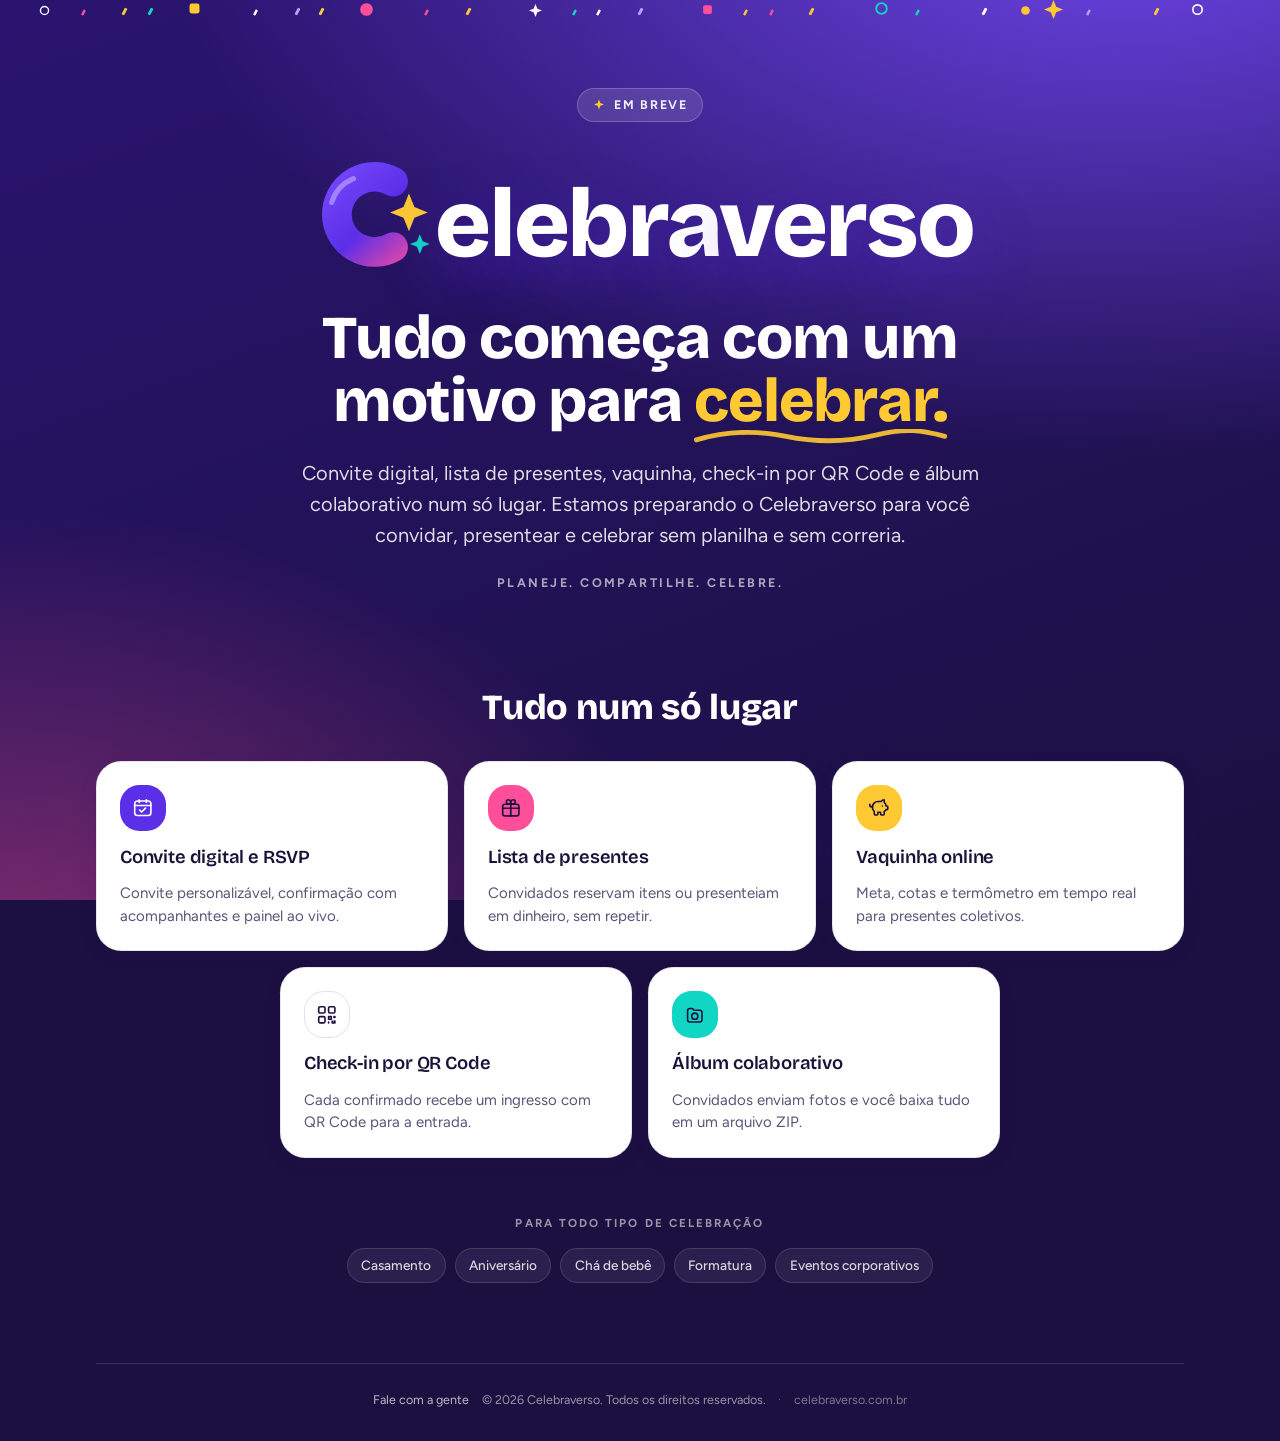
==== commit 25b1ab46: "fix: Em breve com o mesmo fundo e enfeites do hero da landing, sem campanha Co-authored-by: OpenBot " ====
--- a/index.html
+++ b/index.html
@@ -29,27 +29,46 @@
     <meta name="twitter:image" content="https://celebraverso.com.br/og-image.jpg" />
     <link rel="preload" href="assets/fonts/bricolage-grotesque.woff2" as="font" type="font/woff2" crossorigin />
     <link rel="preload" href="assets/fonts/figtree.woff2" as="font" type="font/woff2" crossorigin />
-    <link rel="stylesheet" href="styles.css" />
+    <link rel="stylesheet" href="styles.css?v=3" />
   </head>
   <body>
+    <div class="fundo" aria-hidden="true">
+      <div class="ambient motion-reduce:hidden">
+        <span style="left: 3%; top: 0px; width: 13px; height: 13px; animation-duration: 56s; animation-delay: 0s; --dx: -14px; --rot: -50deg; --o: 0.5;"><svg viewBox="-12 -12 24 24" aria-hidden="true" focusable="false" class="size-full"><circle r="7.500" fill="none" stroke="#ffffff" stroke-width="2.600"></circle></svg></span>
+        <span style="left:59.9%;top:0;width:9px;height:9px;animation-duration:56.0s;animation-delay:0.0s;--dx:25px;--rot:79deg;--o:0.48000000000000004"><svg viewBox="-12 -12 24 24" aria-hidden="true" focusable="false" class="size-full"><rect x="-3.200" y="-8" width="6.400" height="16" rx="1.600" fill="#ff4f9a" transform="rotate(28)"></rect></svg></span>
+        <span class="max-sm:hidden" style="left:24.7%;top:0;width:11px;height:11px;animation-duration:56.0s;animation-delay:-3.1s;--dx:-14px;--rot:-108deg;--o:0.56"><svg viewBox="-12 -12 24 24" aria-hidden="true" focusable="false" class="size-full"><rect x="-3.200" y="-8" width="6.400" height="16" rx="1.600" fill="#ffc933" transform="rotate(28)"></rect></svg></span>
+        <span class="max-sm:hidden" style="left: 81.6%; top: 0px; width: 19px; height: 19px; animation-duration: 56s; animation-delay: -12.4s; --dx: 25px; --rot: 137deg; --o: 0.74;"><svg viewBox="-12 -12 24 24" aria-hidden="true" focusable="false" class="size-full"><path d="M0-12l3.4 8.6L12 0l-8.6 3.4L0 12l-3.4-8.6L-12 0l8.6-3.4z" fill="#ffc933"></path></svg></span>
+        <span style="left:46.4%;top:0;width:9px;height:9px;animation-duration:56.0s;animation-delay:-6.2s;--dx:-14px;--rot:-56deg;--o:0.4"><svg viewBox="-12 -12 24 24" aria-hidden="true" focusable="false" class="size-full"><rect x="-3.200" y="-8" width="6.400" height="16" rx="1.600" fill="#ffffff" transform="rotate(28)"></rect></svg></span>
+        <span class="max-sm:hidden" style="left:11.3%;top:0;width:11px;height:11px;animation-duration:56.0s;animation-delay:-9.3s;--dx:25px;--rot:85deg;--o:0.48000000000000004"><svg viewBox="-12 -12 24 24" aria-hidden="true" focusable="false" class="size-full"><rect x="-3.200" y="-8" width="6.400" height="16" rx="1.600" fill="#12d6c4" transform="rotate(28)"></rect></svg></span>
+        <span style="left: 68.2%; top: 0px; width: 17px; height: 17px; animation-duration: 56s; animation-delay: -6.2s; --dx: -14px; --rot: -114deg; --o: 0.66;"><svg viewBox="-12 -12 24 24" aria-hidden="true" focusable="false" class="size-full"><circle r="7.500" fill="none" stroke="#12d6c4" stroke-width="2.600"></circle></svg></span>
+        <span style="left:33.0%;top:0;width:9px;height:9px;animation-duration:56.0s;animation-delay:-12.4s;--dx:25px;--rot:143deg;--o:0.64"><svg viewBox="-12 -12 24 24" aria-hidden="true" focusable="false" class="size-full"><rect x="-3.200" y="-8" width="6.400" height="16" rx="1.600" fill="#ff4f9a" transform="rotate(28)"></rect></svg></span>
+        <span class="max-sm:hidden" style="left:89.9%;top:0;width:11px;height:11px;animation-duration:56.0s;animation-delay:-15.6s;--dx:-14px;--rot:-62deg;--o:0.4"><svg viewBox="-12 -12 24 24" aria-hidden="true" focusable="false" class="size-full"><rect x="-3.200" y="-8" width="6.400" height="16" rx="1.600" fill="#ffc933" transform="rotate(28)"></rect></svg></span>
+        <span class="max-sm:hidden" style="left: 54.7%; top: 0px; width: 15px; height: 15px; animation-duration: 56s; animation-delay: -24.9s; --dx: 25px; --rot: 91deg; --o: 0.58;"><svg viewBox="-12 -12 24 24" aria-hidden="true" focusable="false" class="size-full"><rect x="-7" y="-7" width="14" height="14" rx="3" fill="#ff4f9a"></rect></svg></span>
+        <span style="left:19.6%;top:0;width:9px;height:9px;animation-duration:56.0s;animation-delay:-18.7s;--dx:-14px;--rot:-120deg;--o:0.56"><svg viewBox="-12 -12 24 24" aria-hidden="true" focusable="false" class="size-full"><rect x="-3.200" y="-8" width="6.400" height="16" rx="1.600" fill="#ffffff" transform="rotate(28)"></rect></svg></span>
+        <span class="max-sm:hidden" style="left:76.5%;top:0;width:11px;height:11px;animation-duration:56.0s;animation-delay:-21.8s;--dx:25px;--rot:149deg;--o:0.64"><svg viewBox="-12 -12 24 24" aria-hidden="true" focusable="false" class="size-full"><rect x="-3.200" y="-8" width="6.400" height="16" rx="1.600" fill="#ffffff" transform="rotate(28)"></rect></svg></span>
+        <span style="left: 41.3%; top: 0px; width: 13px; height: 13px; animation-duration: 56s; animation-delay: -18.7s; --dx: -14px; --rot: -68deg; --o: 0.5;"><svg viewBox="-12 -12 24 24" aria-hidden="true" focusable="false" class="size-full"><path d="M0-12l3.4 8.6L12 0l-8.6 3.4L0 12l-3.4-8.6L-12 0l8.6-3.4z" fill="#ffffff"></path></svg></span>
+        <span style="left:6.2%;top:0;width:9px;height:9px;animation-duration:56.0s;animation-delay:-24.9s;--dx:25px;--rot:97deg;--o:0.48000000000000004"><svg viewBox="-12 -12 24 24" aria-hidden="true" focusable="false" class="size-full"><rect x="-3.200" y="-8" width="6.400" height="16" rx="1.600" fill="#ff4f9a" transform="rotate(28)"></rect></svg></span>
+        <span class="max-sm:hidden" style="left:63.0%;top:0;width:11px;height:11px;animation-duration:56.0s;animation-delay:-28.0s;--dx:-14px;--rot:-126deg;--o:0.56"><svg viewBox="-12 -12 24 24" aria-hidden="true" focusable="false" class="size-full"><rect x="-3.200" y="-8" width="6.400" height="16" rx="1.600" fill="#ffc933" transform="rotate(28)"></rect></svg></span>
+        <span class="max-sm:hidden" style="left: 27.9%; top: 0px; width: 19px; height: 19px; animation-duration: 56s; animation-delay: -37.3s; --dx: 25px; --rot: 155deg; --o: 0.74;"><svg viewBox="-12 -12 24 24" aria-hidden="true" focusable="false" class="size-full"><circle r="8" fill="#ff4f9a"></circle></svg></span>
+        <span style="left:84.7%;top:0;width:9px;height:9px;animation-duration:56.0s;animation-delay:-31.1s;--dx:-14px;--rot:-74deg;--o:0.4"><svg viewBox="-12 -12 24 24" aria-hidden="true" focusable="false" class="size-full"><rect x="-3.200" y="-8" width="6.400" height="16" rx="1.600" fill="#b9a2ff" transform="rotate(28)"></rect></svg></span>
+        <span class="max-sm:hidden" style="left:49.6%;top:0;width:11px;height:11px;animation-duration:56.0s;animation-delay:-34.2s;--dx:25px;--rot:103deg;--o:0.48000000000000004"><svg viewBox="-12 -12 24 24" aria-hidden="true" focusable="false" class="size-full"><rect x="-3.200" y="-8" width="6.400" height="16" rx="1.600" fill="#b9a2ff" transform="rotate(28)"></rect></svg></span>
+        <span style="left: 14.5%; top: 0px; width: 17px; height: 17px; animation-duration: 56s; animation-delay: -31.1s; --dx: -14px; --rot: -132deg; --o: 0.66;"><svg viewBox="-12 -12 24 24" aria-hidden="true" focusable="false" class="size-full"><rect x="-7" y="-7" width="14" height="14" rx="3" fill="#ffc933"></rect></svg></span>
+        <span style="left:71.3%;top:0;width:9px;height:9px;animation-duration:56.0s;animation-delay:-37.3s;--dx:25px;--rot:51deg;--o:0.64"><svg viewBox="-12 -12 24 24" aria-hidden="true" focusable="false" class="size-full"><rect x="-3.200" y="-8" width="6.400" height="16" rx="1.600" fill="#12d6c4" transform="rotate(28)"></rect></svg></span>
+        <span class="max-sm:hidden" style="left:36.2%;top:0;width:11px;height:11px;animation-duration:56.0s;animation-delay:-40.4s;--dx:-14px;--rot:-80deg;--o:0.4"><svg viewBox="-12 -12 24 24" aria-hidden="true" focusable="false" class="size-full"><rect x="-3.200" y="-8" width="6.400" height="16" rx="1.600" fill="#ffc933" transform="rotate(28)"></rect></svg></span>
+        <span class="max-sm:hidden" style="left: 93%; top: 0px; width: 15px; height: 15px; animation-duration: 56s; animation-delay: -49.8s; --dx: 25px; --rot: 109deg; --o: 0.58;"><svg viewBox="-12 -12 24 24" aria-hidden="true" focusable="false" class="size-full"><circle r="7.500" fill="none" stroke="#ffffff" stroke-width="2.600"></circle></svg></span>
+        <span style="left:57.9%;top:0;width:9px;height:9px;animation-duration:56.0s;animation-delay:-43.6s;--dx:-14px;--rot:-138deg;--o:0.56"><svg viewBox="-12 -12 24 24" aria-hidden="true" focusable="false" class="size-full"><rect x="-3.200" y="-8" width="6.400" height="16" rx="1.600" fill="#ffc933" transform="rotate(28)"></rect></svg></span>
+        <span class="max-sm:hidden" style="left:22.8%;top:0;width:11px;height:11px;animation-duration:56.0s;animation-delay:-46.7s;--dx:25px;--rot:57deg;--o:0.64"><svg viewBox="-12 -12 24 24" aria-hidden="true" focusable="false" class="size-full"><rect x="-3.200" y="-8" width="6.400" height="16" rx="1.600" fill="#b9a2ff" transform="rotate(28)"></rect></svg></span>
+        <span style="left: 79.6%; top: 0px; width: 13px; height: 13px; animation-duration: 56s; animation-delay: -43.6s; --dx: -14px; --rot: -86deg; --o: 0.5;"><svg viewBox="-12 -12 24 24" aria-hidden="true" focusable="false" class="size-full"><circle r="8" fill="#ffc933"></circle></svg></span>
+        <span style="left:44.5%;top:0;width:9px;height:9px;animation-duration:56.0s;animation-delay:-49.8s;--dx:25px;--rot:115deg;--o:0.48000000000000004"><svg viewBox="-12 -12 24 24" aria-hidden="true" focusable="false" class="size-full"><rect x="-3.200" y="-8" width="6.400" height="16" rx="1.600" fill="#12d6c4" transform="rotate(28)"></rect></svg></span>
+        <span class="max-sm:hidden" style="left:9.3%;top:0;width:11px;height:11px;animation-duration:56.0s;animation-delay:-52.9s;--dx:-14px;--rot:-144deg;--o:0.56"><svg viewBox="-12 -12 24 24" aria-hidden="true" focusable="false" class="size-full"><rect x="-3.200" y="-8" width="6.400" height="16" rx="1.600" fill="#ffc933" transform="rotate(28)"></rect></svg></span>
+      </div>
+    </div>
     <a class="skip-link" href="#conteudo">Pular para o conteúdo</a>
 
     <div id="pagina-black">
       <div hidden></div>
       
-      <main id="conteudo" class="page">
-      <div class="glow glow-a" aria-hidden="true"></div>
-      <div class="glow glow-b" aria-hidden="true"></div>
-      <div class="confetti" aria-hidden="true">
-        <span class="bit bit-1"></span>
-        <span class="bit bit-2"></span>
-        <span class="bit bit-3"></span>
-        <span class="bit bit-4"></span>
-        <span class="bit bit-5"></span>
-        <span class="bit bit-6"></span>
-        <span class="bit bit-7"></span>
-        <span class="bit bit-8"></span>
-      </div>
+      <main id="conteudo" class="page sobre-fundo">
 
       <header class="hero">
         <p class="badge reveal">
@@ -214,186 +233,7 @@
     </main>
     </div>
 
-    <template id="pagina-off">
-      <div hidden></div>
-      
-      <main id="conteudo" class="page">
-      <div class="glow glow-a" aria-hidden="true"></div>
-      <div class="glow glow-b" aria-hidden="true"></div>
-      <div class="confetti" aria-hidden="true">
-        <span class="bit bit-1"></span>
-        <span class="bit bit-2"></span>
-        <span class="bit bit-3"></span>
-        <span class="bit bit-4"></span>
-        <span class="bit bit-5"></span>
-        <span class="bit bit-6"></span>
-        <span class="bit bit-7"></span>
-        <span class="bit bit-8"></span>
-      </div>
-
-      <header class="hero">
-        <p class="badge reveal">
-          <svg class="badge-spark" viewBox="0 0 24 24" aria-hidden="true">
-            <path
-              d="M12 2.5l2.3 6.2 6.2 2.3-6.2 2.3L12 19.5l-2.3-6.2L3.5 11l6.2-2.3z"
-              fill="currentColor"
-            />
-          </svg>
-          Em breve
-        </p>
-
-        <p class="brand reveal reveal-1">
-          <span class="sr-only">Celebra</span>
-          <svg class="brand-mark" viewBox="0 0 64 64" aria-hidden="true" focusable="false">
-            <defs>
-              <linearGradient
-                id="celebra-c"
-                x1="8"
-                y1="6"
-                x2="56"
-                y2="58"
-                gradientUnits="userSpaceOnUse"
-              >
-                <stop offset="0" stop-color="#7a4dff" />
-                <stop offset="0.55" stop-color="#5b2ee8" />
-                <stop offset="1" stop-color="#ff4f9a" />
-              </linearGradient>
-            </defs>
-            <path
-              d="M44 15.5A19 19 0 1 0 44 48.5"
-              stroke="url(#celebra-c)"
-              stroke-width="15"
-              stroke-linecap="round"
-              fill="none"
-            />
-            <path
-              d="M13 26A19 19 0 0 1 24 14"
-              stroke="#ffffff"
-              stroke-opacity="0.35"
-              stroke-width="2.6"
-              stroke-linecap="round"
-              fill="none"
-            />
-            <path
-              class="spark"
-              d="M52.00 21.50L54.76 28.34L61.50 31.00L54.76 33.66L52.00 40.50L49.24 33.66L42.50 31.00L49.24 28.34z"
-              fill="#ffc933"
-            />
-            <path
-              class="bit-mark"
-              d="M57.50 42.00L58.95 45.60L62.50 47.00L58.95 48.40L57.50 52.00L56.05 48.40L52.50 47.00L56.05 45.60z"
-              fill="#12d6c4"
-            />
-          </svg><span class="brand-word" aria-hidden="true">elebra<span class="brand-suffix">verso</span></span>
-        </p>
-
-        <h1 class="headline reveal reveal-2">
-          Tudo começa com um motivo para
-          <span class="sun-word">
-            celebrar.
-            <svg class="underline" viewBox="0 0 220 14" preserveAspectRatio="none" aria-hidden="true">
-              <path
-                d="M2 9c28-8 52-8 78-3s52 5 78-1 40-4 60 1"
-                fill="none"
-                stroke="currentColor"
-                stroke-width="4"
-                stroke-linecap="round"
-              />
-            </svg>
-          </span>
-        </h1>
-
-        <p class="lead reveal reveal-3">
-          Convite digital, lista de presentes, vaquinha, check-in por QR Code e
-          álbum colaborativo num só lugar. Estamos preparando o Celebraverso para você
-          convidar, presentear e celebrar sem planilha e sem correria.
-        </p>
-
-        <p class="slogan reveal reveal-4">Planeje. Compartilhe. Celebre.</p>
-      </header>
-
-      <section class="features" aria-labelledby="recursos">
-        <h2 id="recursos" class="section-title reveal">Tudo num só lugar</h2>
-        <ul class="cards">
-          <li class="card reveal">
-            <span class="icon icon-violet" aria-hidden="true">
-              <svg viewBox="0 0 24 24" fill="none" stroke="currentColor" stroke-width="1.8" stroke-linecap="round" stroke-linejoin="round">
-                <rect x="3" y="4.5" width="18" height="16" rx="3" />
-                <path d="M8 3v3M16 3v3M3 9.5h18M8.5 14.5l2.2 2.2 4.3-4.3" />
-              </svg>
-            </span>
-            <h3>Convite digital e RSVP</h3>
-            <p>Convite personalizável, confirmação com acompanhantes e painel ao vivo.</p>
-          </li>
-
-          <li class="card reveal">
-            <span class="icon icon-pink" aria-hidden="true">
-              <svg viewBox="0 0 24 24" fill="none" stroke="currentColor" stroke-width="1.8" stroke-linecap="round" stroke-linejoin="round">
-                <rect x="3" y="8" width="18" height="13" rx="2.5" />
-                <path d="M12 8v13M3 12.5h18" />
-                <path d="M12 8C9 8 7 6.8 7 5.2 7 3.9 8 3 9.3 3c1.6 0 2.7 2 2.7 5zM12 8c3 0 5-1.2 5-2.8C17 3.9 16 3 14.7 3c-1.6 0-2.7 2-2.7 5z" />
-              </svg>
-            </span>
-            <h3>Lista de presentes</h3>
-            <p>Convidados reservam itens ou presenteiam em dinheiro, sem repetir.</p>
-          </li>
-
-          <li class="card reveal">
-            <span class="icon icon-sun" aria-hidden="true">
-              <svg viewBox="0 0 24 24" fill="none" stroke="currentColor" stroke-width="1.8" stroke-linecap="round" stroke-linejoin="round">
-                <path d="M11 17h3v2a1 1 0 0 0 1 1h2a1 1 0 0 0 1-1v-3a3.16 3.16 0 0 0 2-2h1a1 1 0 0 0 1-1v-2a1 1 0 0 0-1-1h-1a5 5 0 0 0-2-4V3a4 4 0 0 0-3.2 1.6l-.3.4H11a6 6 0 0 0-6 6v1a5 5 0 0 0 2 4v3a1 1 0 0 0 1 1h2a1 1 0 0 0 1-1z" />
-                <path d="M16 10h.01" />
-                <path d="M2 8v1a2 2 0 0 0 2 2h1" />
-              </svg>
-            </span>
-            <h3>Vaquinha online</h3>
-            <p>Meta, cotas e termômetro em tempo real para presentes coletivos.</p>
-          </li>
-
-          <li class="card reveal">
-            <span class="icon icon-ink" aria-hidden="true">
-              <svg viewBox="0 0 24 24" fill="none" stroke="currentColor" stroke-width="1.8" stroke-linecap="round" stroke-linejoin="round">
-                <rect x="3" y="3" width="7" height="7" rx="1.5" />
-                <rect x="14" y="3" width="7" height="7" rx="1.5" />
-                <rect x="3" y="14" width="7" height="7" rx="1.5" />
-                <path d="M14 14h3v3h-3zM20 14h1v1h-1zM20 19h1v2h-3v-2M14 20v1" />
-              </svg>
-            </span>
-            <h3>Check-in por QR Code</h3>
-            <p>Cada confirmado recebe um ingresso com QR Code para a entrada.</p>
-          </li>
-
-          <li class="card reveal">
-            <span class="icon icon-aqua" aria-hidden="true">
-              <svg viewBox="0 0 24 24" fill="none" stroke="currentColor" stroke-width="1.8" stroke-linecap="round" stroke-linejoin="round">
-                <path d="M4 7.5A2.5 2.5 0 0 1 6.5 5h3L11 7h6.5A2.5 2.5 0 0 1 20 9.5v8A2.5 2.5 0 0 1 17.5 20h-11A2.5 2.5 0 0 1 4 17.5z" />
-                <circle cx="12" cy="13.5" r="3.4" />
-              </svg>
-            </span>
-            <h3>Álbum colaborativo</h3>
-            <p>Convidados enviam fotos e você baixa tudo em um arquivo ZIP.</p>
-          </li>
-        </ul>
-
-        <p class="types-label reveal">Para todo tipo de celebração</p>
-        <ul class="types reveal">
-          <li>Casamento</li>
-          <li>Aniversário</li>
-          <li>Chá de bebê</li>
-          <li>Formatura</li>
-          <li>Eventos corporativos</li>
-        </ul>
-      </section>
-
-      <footer class="footer">
-        <p><a href="mailto:atendimento@celebraverso.com.br">Fale com a gente</a></p>
-
-        <p>© <span id="ano">2026</span> Celebraverso. Todos os direitos reservados.</p>
-        <p class="domain">celebraverso.com.br</p>
-      </footer>
-    </main>
-    </template>
-
-    <script src="app.js" defer></script>
+
+    <script src="app.js?v=3" defer></script>
   </body>
 </html>
--- a/styles.css
+++ b/styles.css
@@ -589,4 +589,29 @@
     transition-duration: 0.001ms !important;
     scroll-behavior: auto !important;
   }
-}+}
+/* Fundo igual ao do hero da landing (bg-hero, SEM campanha), preso à tela. */
+.fundo {
+  position: fixed;
+  inset: 0;
+  z-index: -1;
+  overflow: hidden;
+  pointer-events: none;
+  background-color: #1b1040;
+  background-image:
+    radial-gradient(60rem 34rem at 88% -10%, rgb(122 77 255 / 0.85), transparent),
+    radial-gradient(44rem 30rem at 0% 110%, rgb(255 79 154 / 0.45), transparent),
+    linear-gradient(160deg, #2a1470, #1b1040);
+}
+.fundo .ambient { z-index: 0; }
+.fundo .ambient span { animation: drift-down 56s linear infinite; }
+.page.sobre-fundo { background: transparent; }
+@keyframes drift-down {
+  0% { opacity: 0; transform: translateY(-10cqh) rotate(0deg); }
+  8%, 90% { opacity: var(--o, 0.8); }
+  100% { transform: translate3d(var(--dx, 24px), 108cqh, 0) rotate(var(--rot, 160deg)); opacity: 0; }
+}
+@media (prefers-reduced-motion: reduce) { .fundo .ambient { display: none; } }
+@media (max-width: 639px) {
+  .fundo .ambient span.max-sm\:hidden { display: none; }
+}
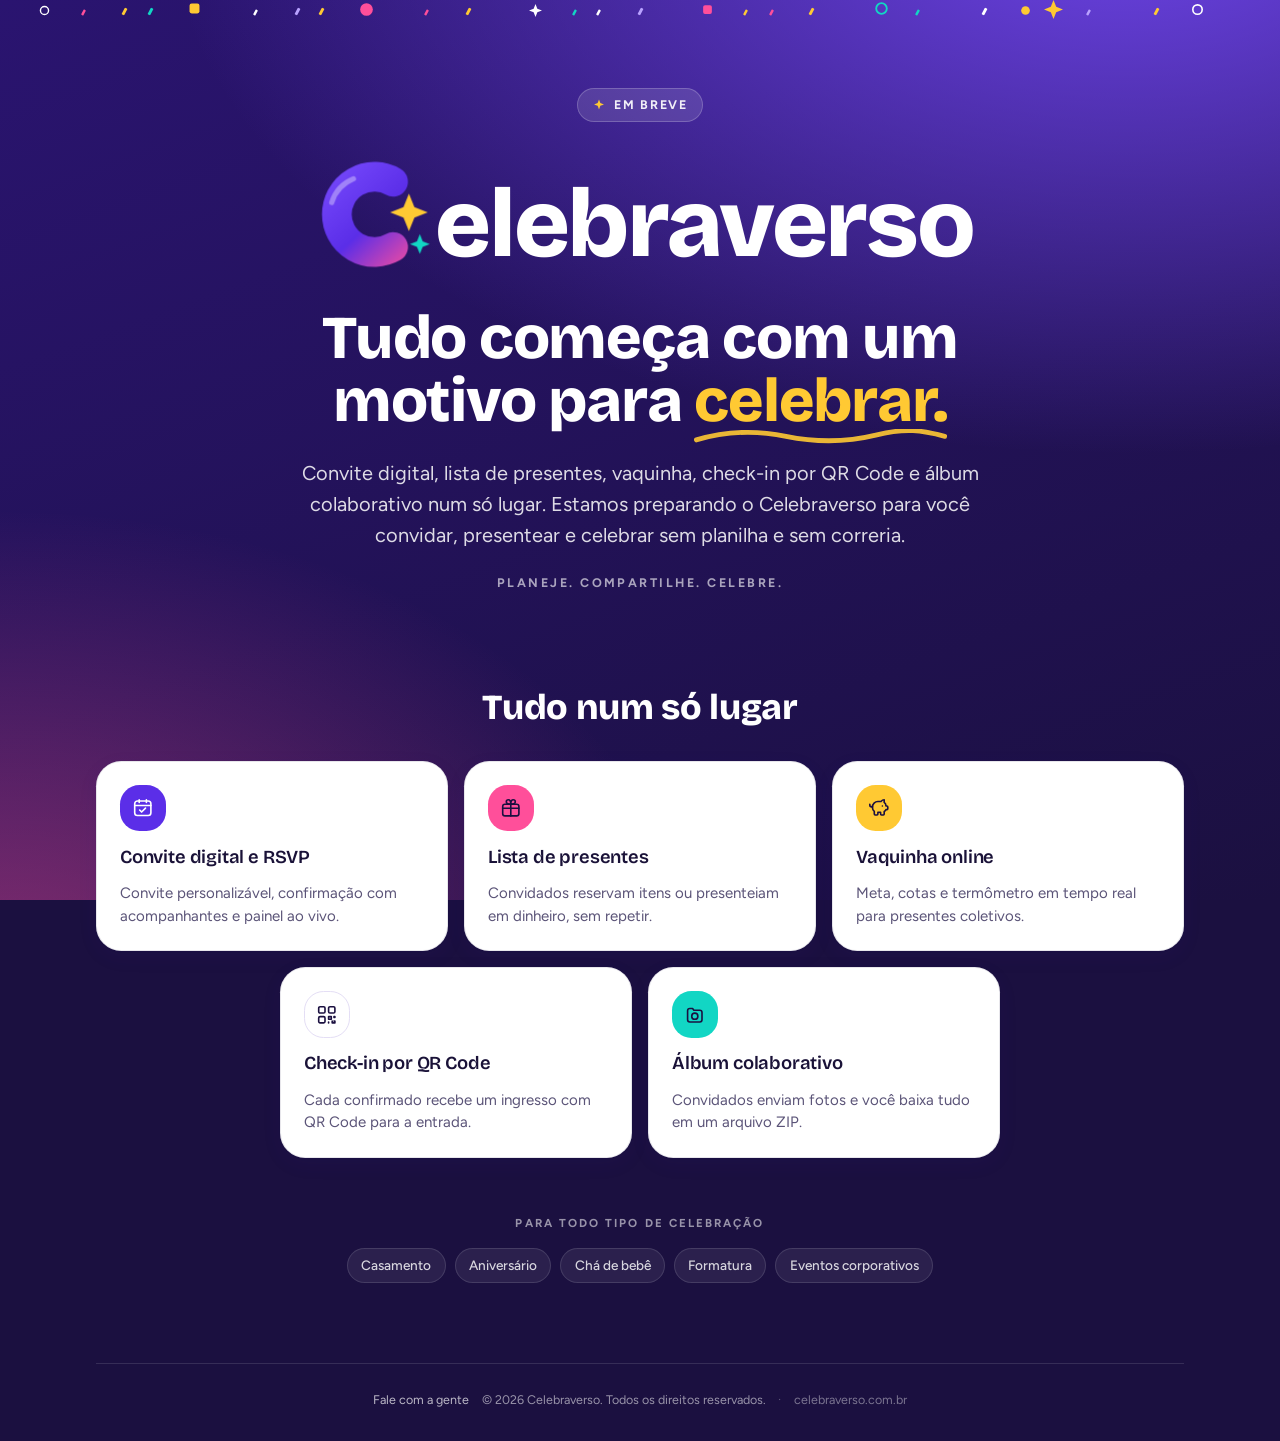
==== commit 23b1a155: "fix: logo da Em breve com os mesmos movimentos das estrelas do app e sem sombra Co-authored-by: Open" ====
--- a/index.html
+++ b/index.html
@@ -29,7 +29,7 @@
     <meta name="twitter:image" content="https://celebraverso.com.br/og-image.jpg" />
     <link rel="preload" href="assets/fonts/bricolage-grotesque.woff2" as="font" type="font/woff2" crossorigin />
     <link rel="preload" href="assets/fonts/figtree.woff2" as="font" type="font/woff2" crossorigin />
-    <link rel="stylesheet" href="styles.css?v=3" />
+    <link rel="stylesheet" href="styles.css?v=4" />
   </head>
   <body>
     <div class="fundo" aria-hidden="true">
--- a/styles.css
+++ b/styles.css
@@ -266,7 +266,6 @@
   letter-spacing: -0.025em;
   white-space: nowrap;
   color: var(--white);
-  text-shadow: 0 18px 60px rgb(91 46 232 / 0.45);
 }
 
 .brand-mark {
@@ -301,13 +300,13 @@
 .spark {
   transform-box: fill-box;
   transform-origin: center;
-  animation: twinkle 5s ease-in-out infinite;
+  animation: logo-twinkle 5s ease-in-out infinite;
 }
 
 .bit-mark {
   transform-box: fill-box;
   transform-origin: center;
-  animation: bit 6s ease-in-out infinite;
+  animation: logo-bit 6s ease-in-out infinite;
 }
 
 .headline {
@@ -542,6 +541,17 @@
   50% { transform: scale(1.08); opacity: 0.7; }
 }
 
+/* Estrelas do logo: mesmos movimentos do app (globals.css: twinkle e bit). */
+@keyframes logo-twinkle {
+  0%, 100% { transform: scale(1.05) rotate(0deg); opacity: 1; }
+  50% { transform: scale(0.92) rotate(6deg); opacity: 0.93; }
+}
+
+@keyframes logo-bit {
+  0%, 100% { transform: translate(0, 0) rotate(0deg); }
+  50% { transform: translate(2px, -7px) rotate(14deg); }
+}
+
 @keyframes drift {
   0% { transform: translateY(-14px) rotate(0deg); }
   50% { transform: translateY(14px) rotate(180deg); }
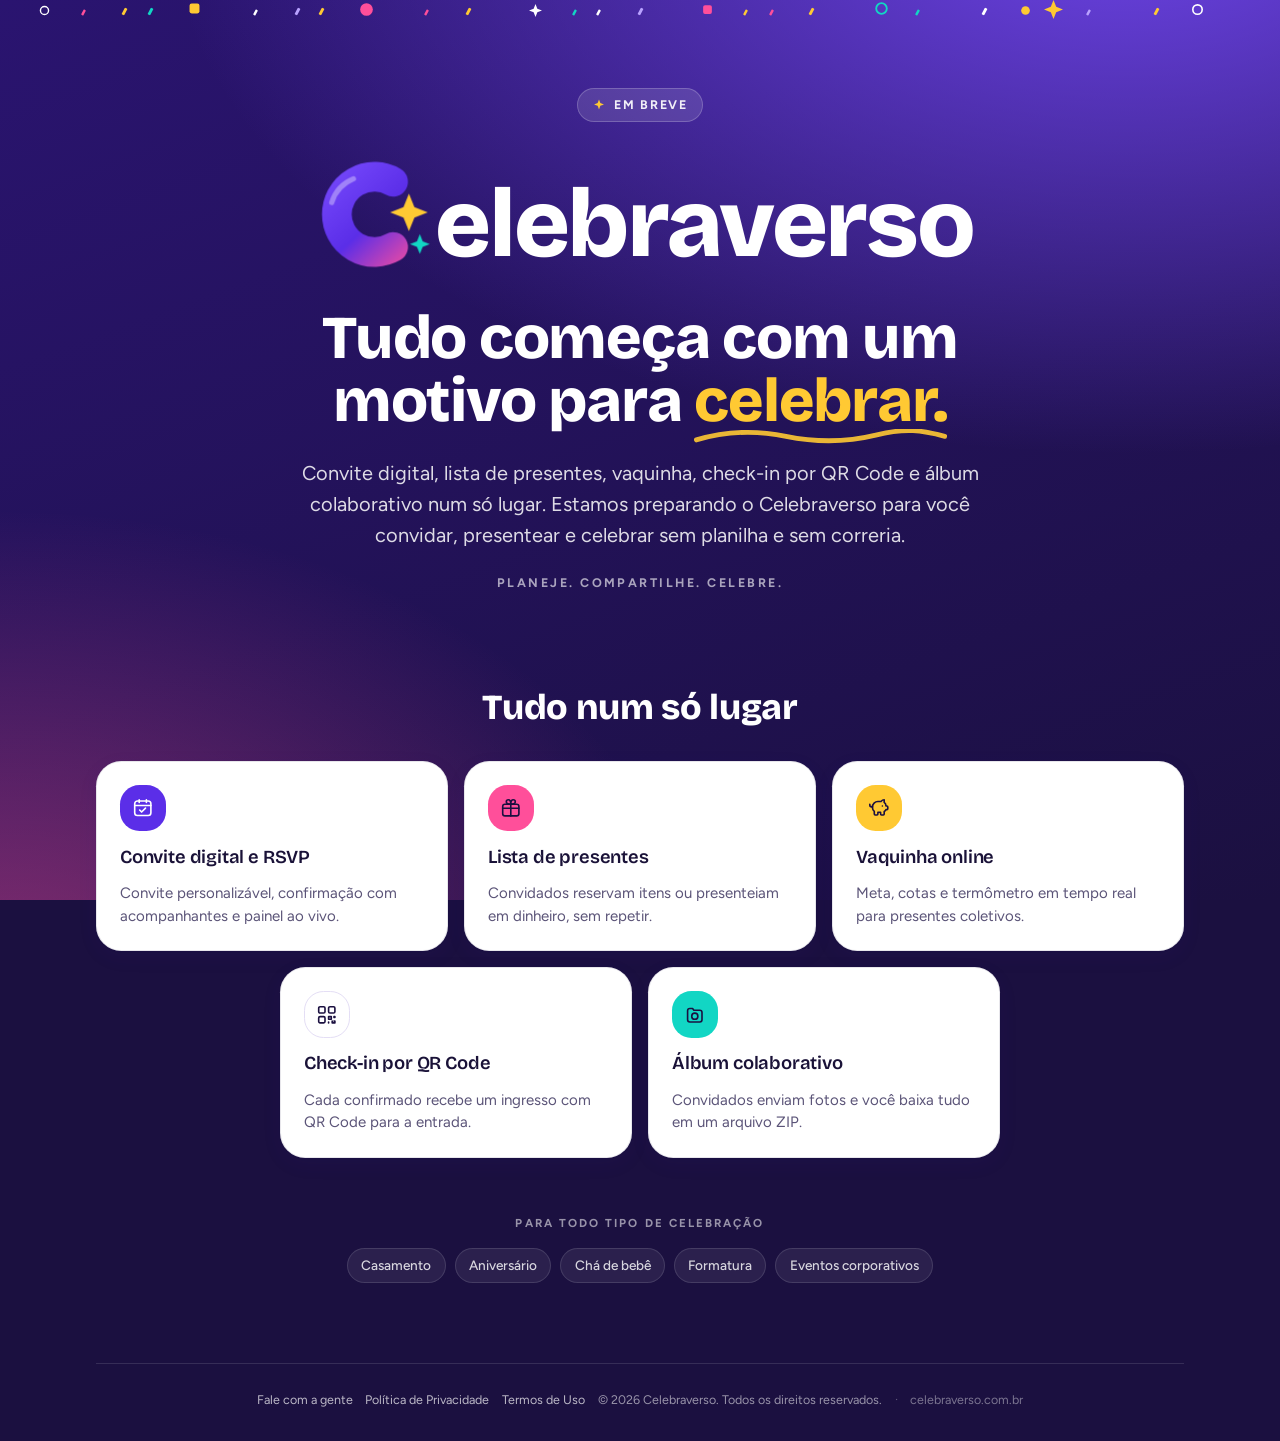
==== commit 8cc7350c: "feat: paginas publicas de Politica de Privacidade e Termos de Uso Co-authored-by: OpenBot <335604065" ====
--- a/index.html
+++ b/index.html
@@ -29,7 +29,7 @@
     <meta name="twitter:image" content="https://celebraverso.com.br/og-image.jpg" />
     <link rel="preload" href="assets/fonts/bricolage-grotesque.woff2" as="font" type="font/woff2" crossorigin />
     <link rel="preload" href="assets/fonts/figtree.woff2" as="font" type="font/woff2" crossorigin />
-    <link rel="stylesheet" href="styles.css?v=4" />
+    <link rel="stylesheet" href="styles.css?v=5" />
   </head>
   <body>
     <div class="fundo" aria-hidden="true">
@@ -82,7 +82,7 @@
         </p>
 
         <p class="brand reveal reveal-1">
-          <span class="sr-only">Celebra</span>
+          <span class="sr-only">Celebraverso</span>
           <svg class="brand-mark" viewBox="0 0 64 64" aria-hidden="true" focusable="false">
             <defs>
               <linearGradient
@@ -226,6 +226,8 @@
 
       <footer class="footer">
         <p><a href="mailto:atendimento@celebraverso.com.br">Fale com a gente</a></p>
+        <p><a href="privacidade/">Política de Privacidade</a></p>
+        <p><a href="termos/">Termos de Uso</a></p>
 
         <p>© <span id="ano">2026</span> Celebraverso. Todos os direitos reservados.</p>
         <p class="domain">celebraverso.com.br</p>
--- a/styles.css
+++ b/styles.css
@@ -625,3 +625,98 @@
 @media (max-width: 639px) {
   .fundo .ambient span.max-sm\:hidden { display: none; }
 }
+
+/* Páginas de Privacidade e Termos. */
+.legal-brand {
+  text-decoration: none;
+}
+
+.legal-brand .brand {
+  margin-top: 0;
+  font-size: clamp(2.2rem, 7vw, 3rem);
+}
+
+.legal {
+  display: flex;
+  flex-direction: column;
+  gap: 1.1rem;
+  width: 100%;
+  max-width: 48rem;
+  margin-top: 1.8rem;
+  padding: clamp(1.25rem, 4vw, 2.5rem);
+  border-radius: calc(var(--radius) * 1.8);
+  background: var(--card);
+  color: var(--foreground);
+  overflow-wrap: break-word;
+}
+
+.legal h1,
+.legal h2 {
+  font-family: var(--heading);
+  line-height: 1.15;
+}
+
+.legal h1 {
+  font-size: clamp(1.8rem, 5vw, 2.4rem);
+  font-weight: 800;
+}
+
+.legal h2 {
+  font-size: 1.25rem;
+  font-weight: 700;
+}
+
+.legal-date {
+  color: var(--muted-foreground);
+  font-size: 0.9rem;
+}
+
+.legal-note {
+  padding: 0.75rem 1rem;
+  border: 1px solid var(--sun);
+  border-radius: var(--radius);
+  background: rgb(255 201 51 / 0.14);
+  font-size: 0.9rem;
+}
+
+.legal-index {
+  padding: 1rem 1.25rem;
+  border-radius: var(--radius);
+  background: #f3effd;
+  font-size: 0.92rem;
+}
+
+.legal-index p {
+  margin-bottom: 0.4rem;
+  font-weight: 700;
+}
+
+.legal-index li + li {
+  margin-top: 0.3rem;
+}
+
+.legal a {
+  color: var(--violet-deep);
+  text-underline-offset: 3px;
+}
+
+.legal section {
+  display: flex;
+  flex-direction: column;
+  gap: 0.7rem;
+  margin-top: 0.9rem;
+  scroll-margin-top: 1.5rem;
+}
+
+.legal section ul {
+  padding-left: 1.25rem;
+  list-style: disc;
+}
+
+.legal section li + li {
+  margin-top: 0.35rem;
+}
+
+.legal :focus-visible {
+  outline-color: var(--violet);
+}
